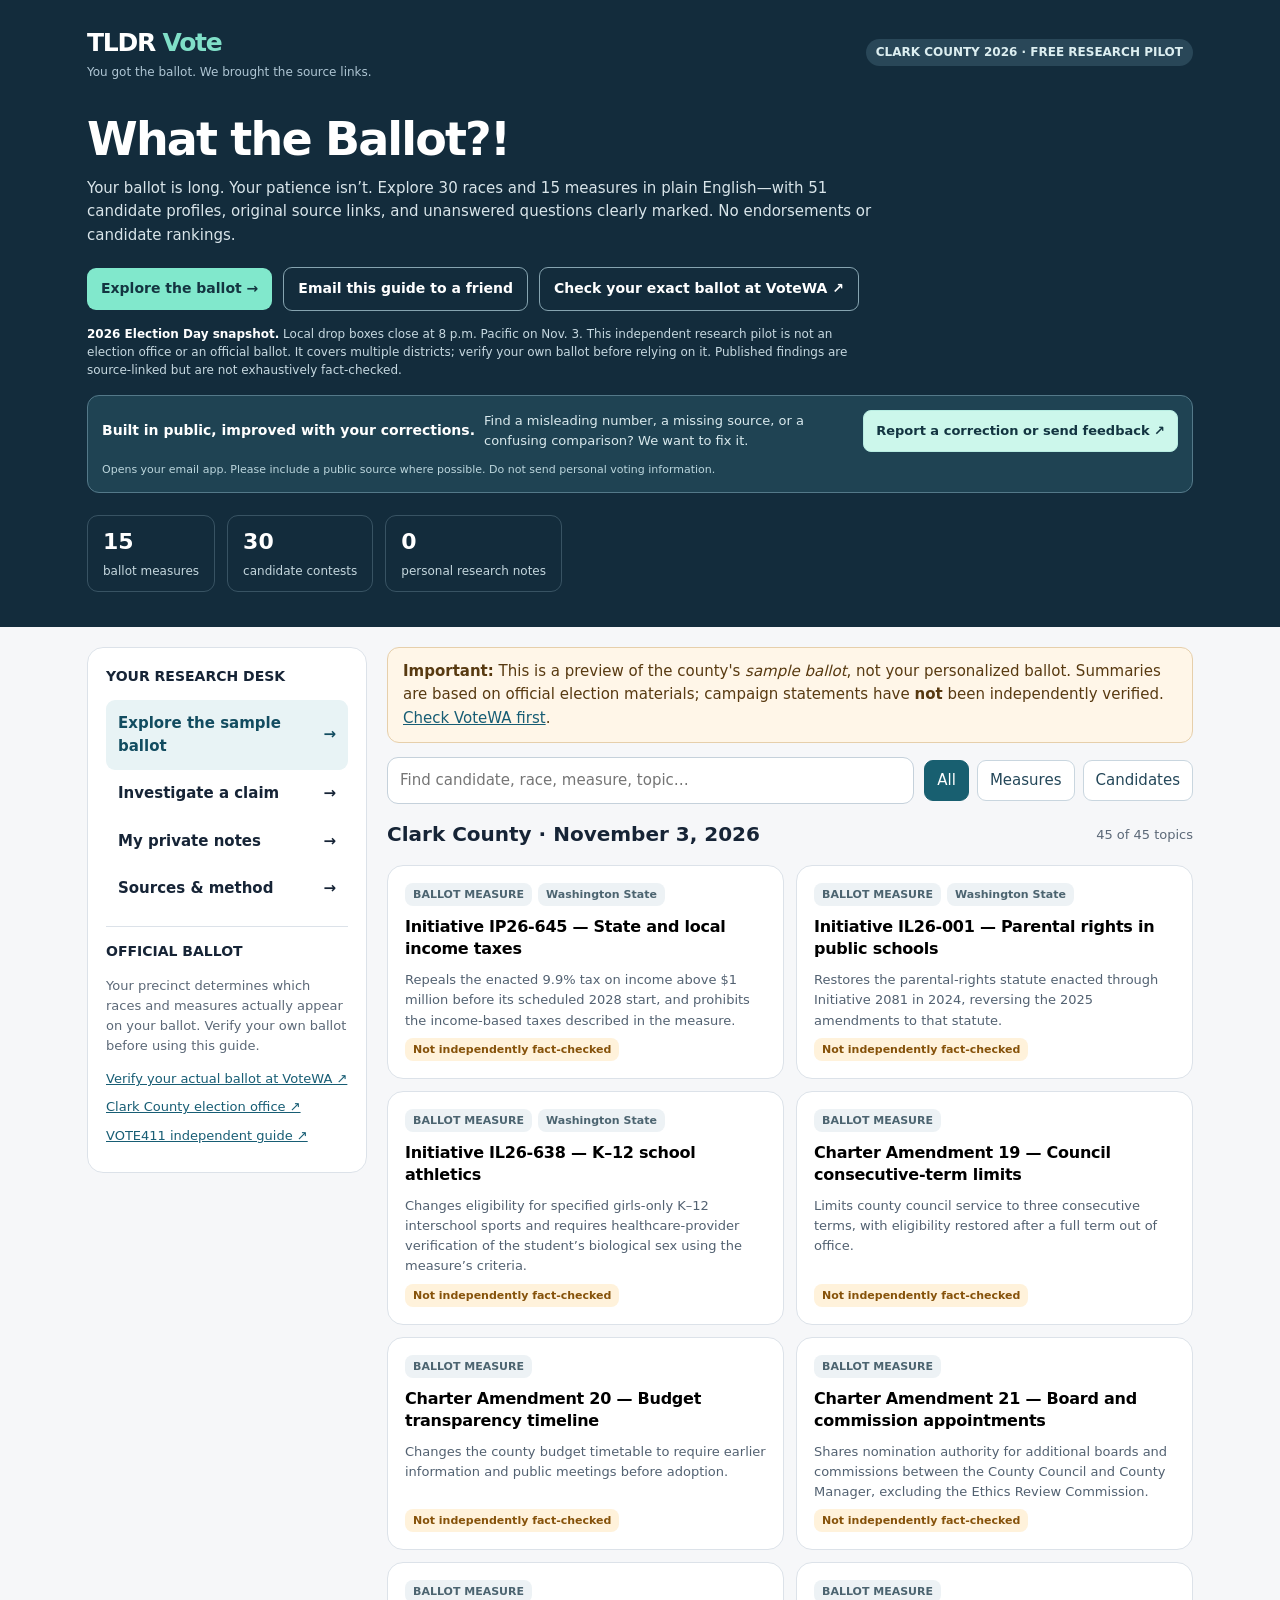
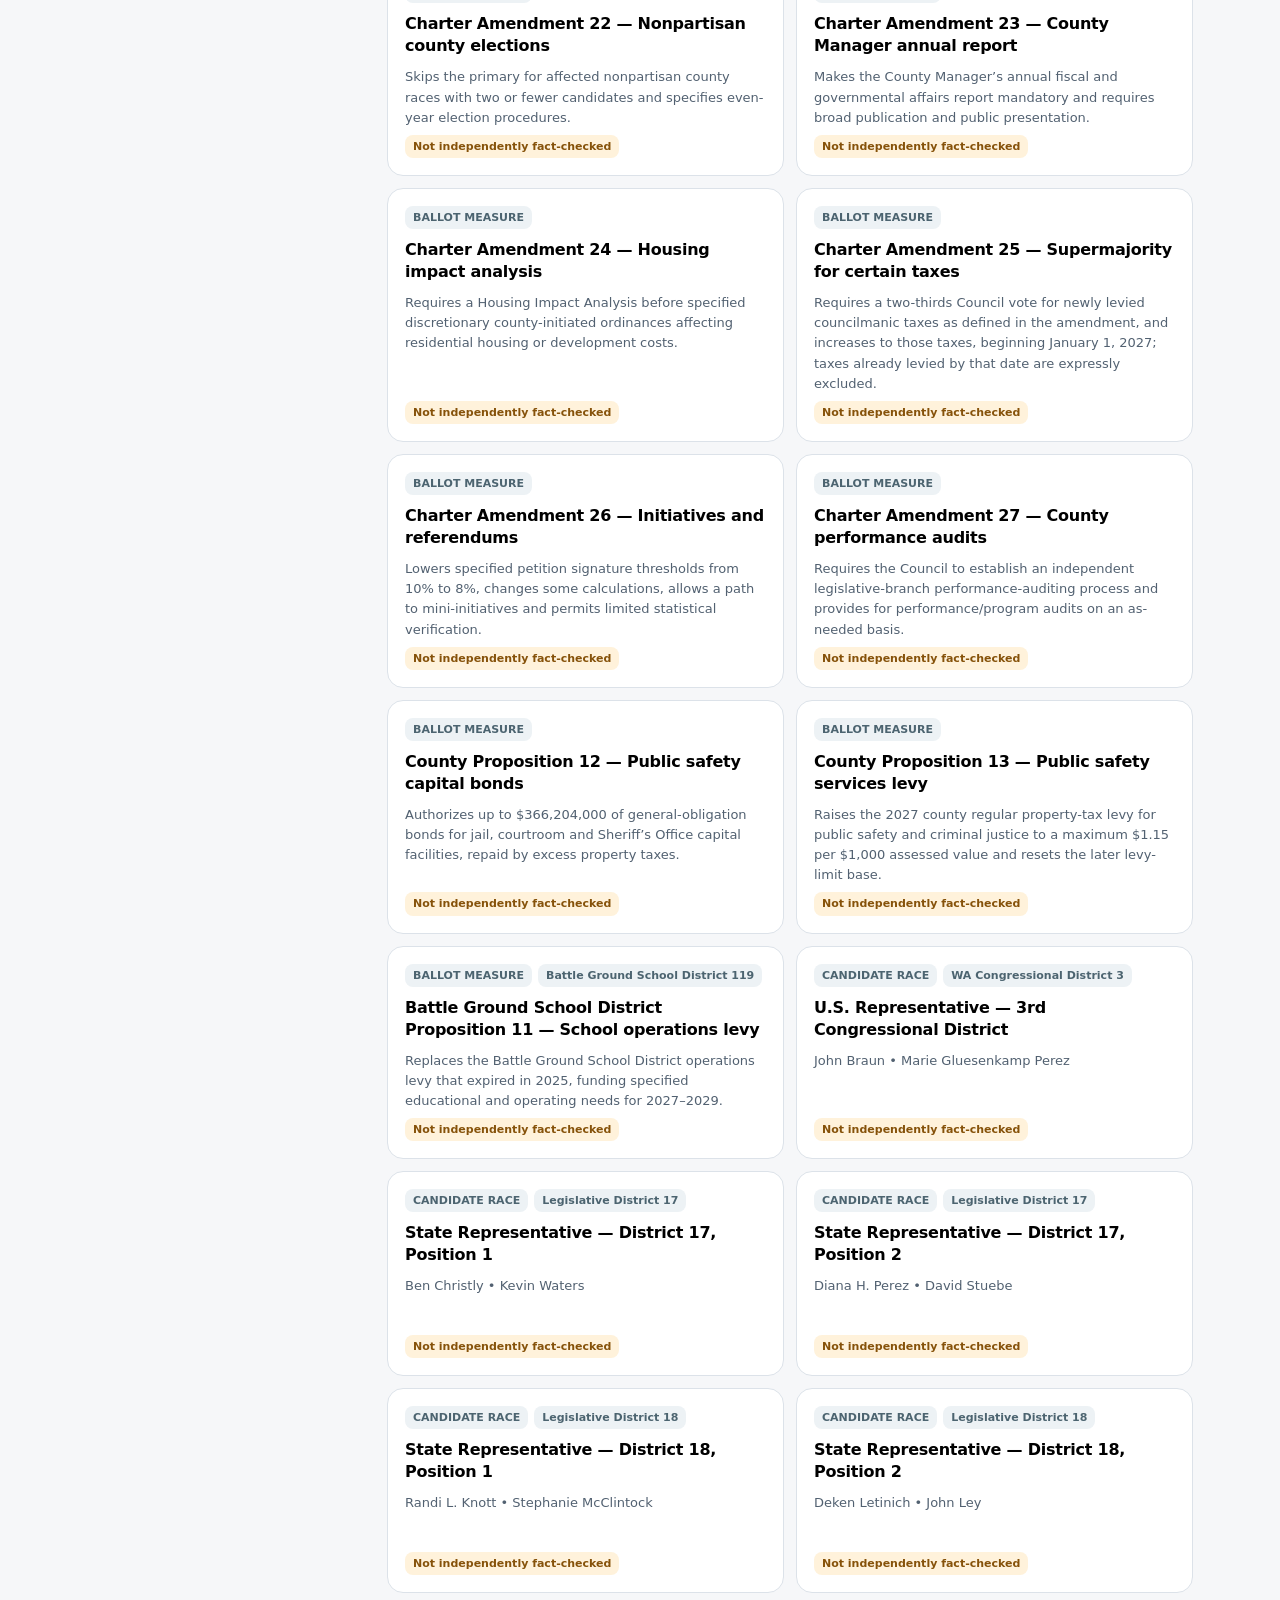
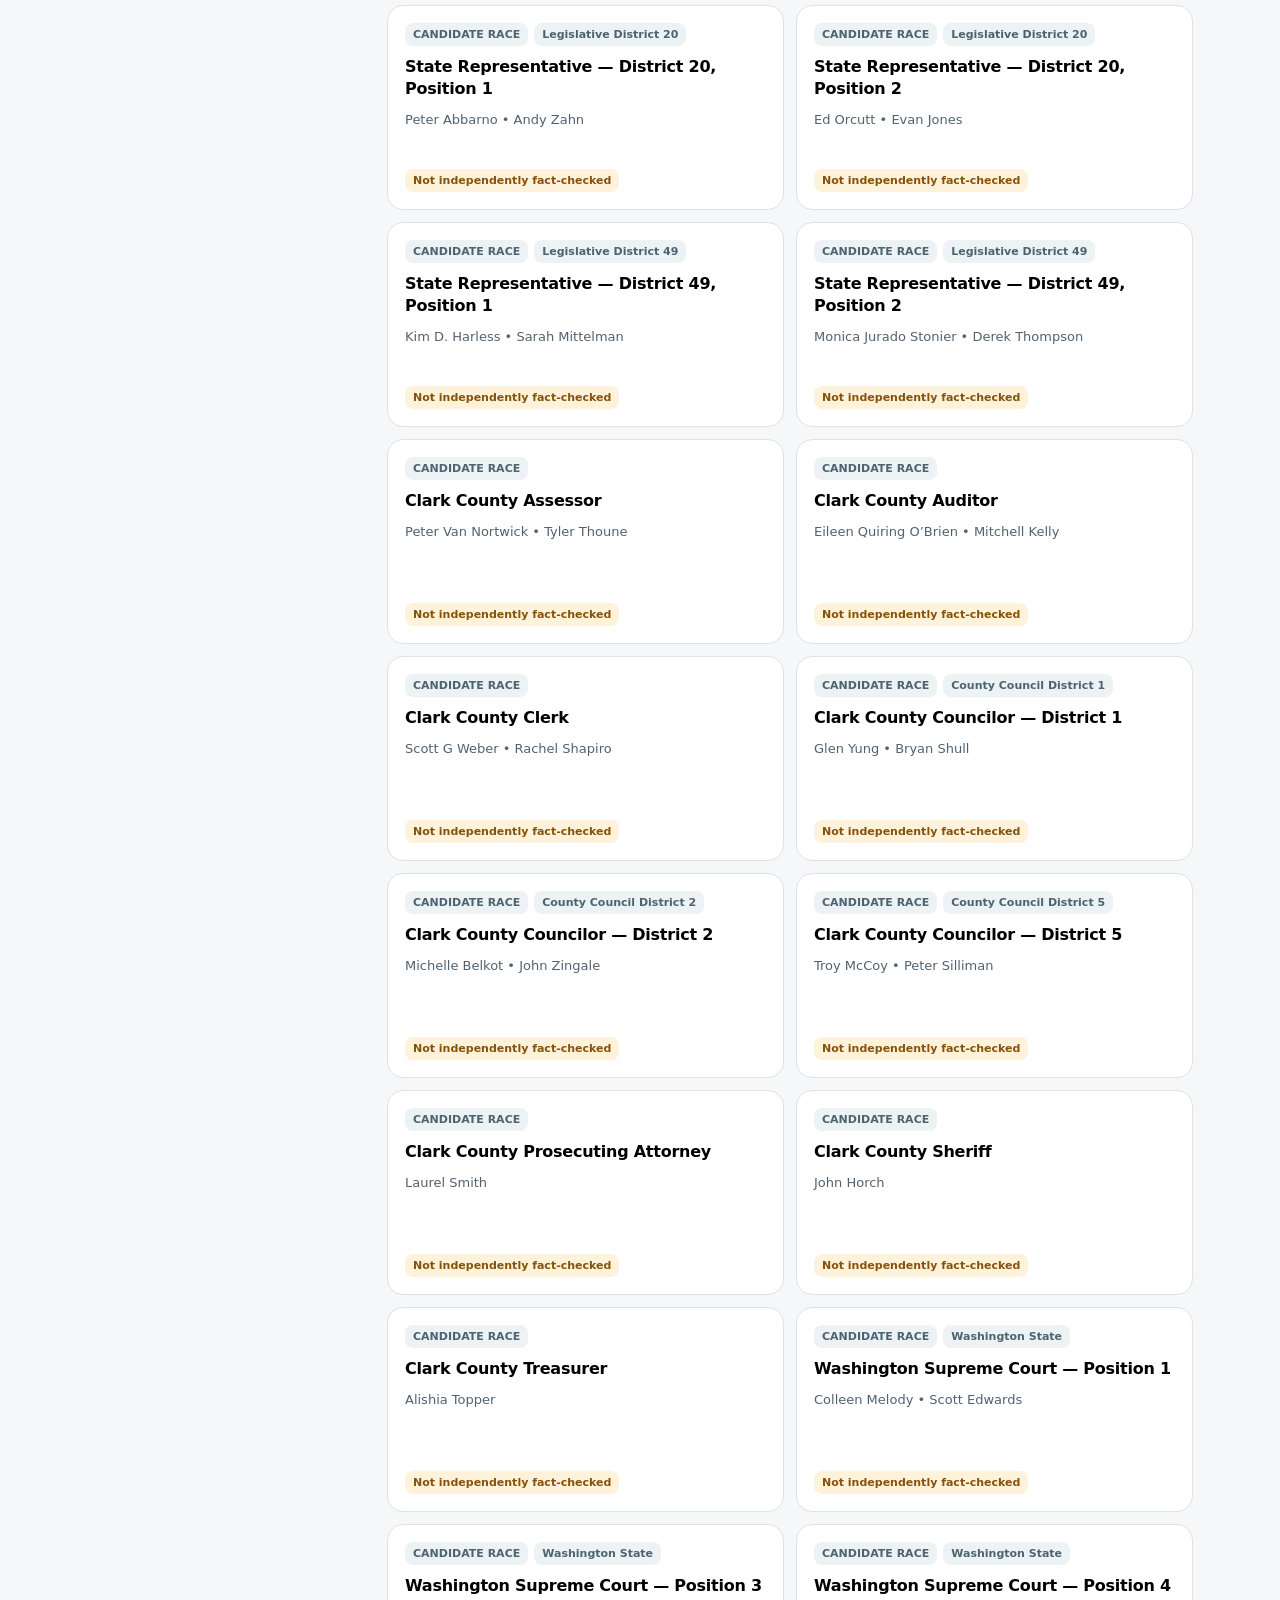
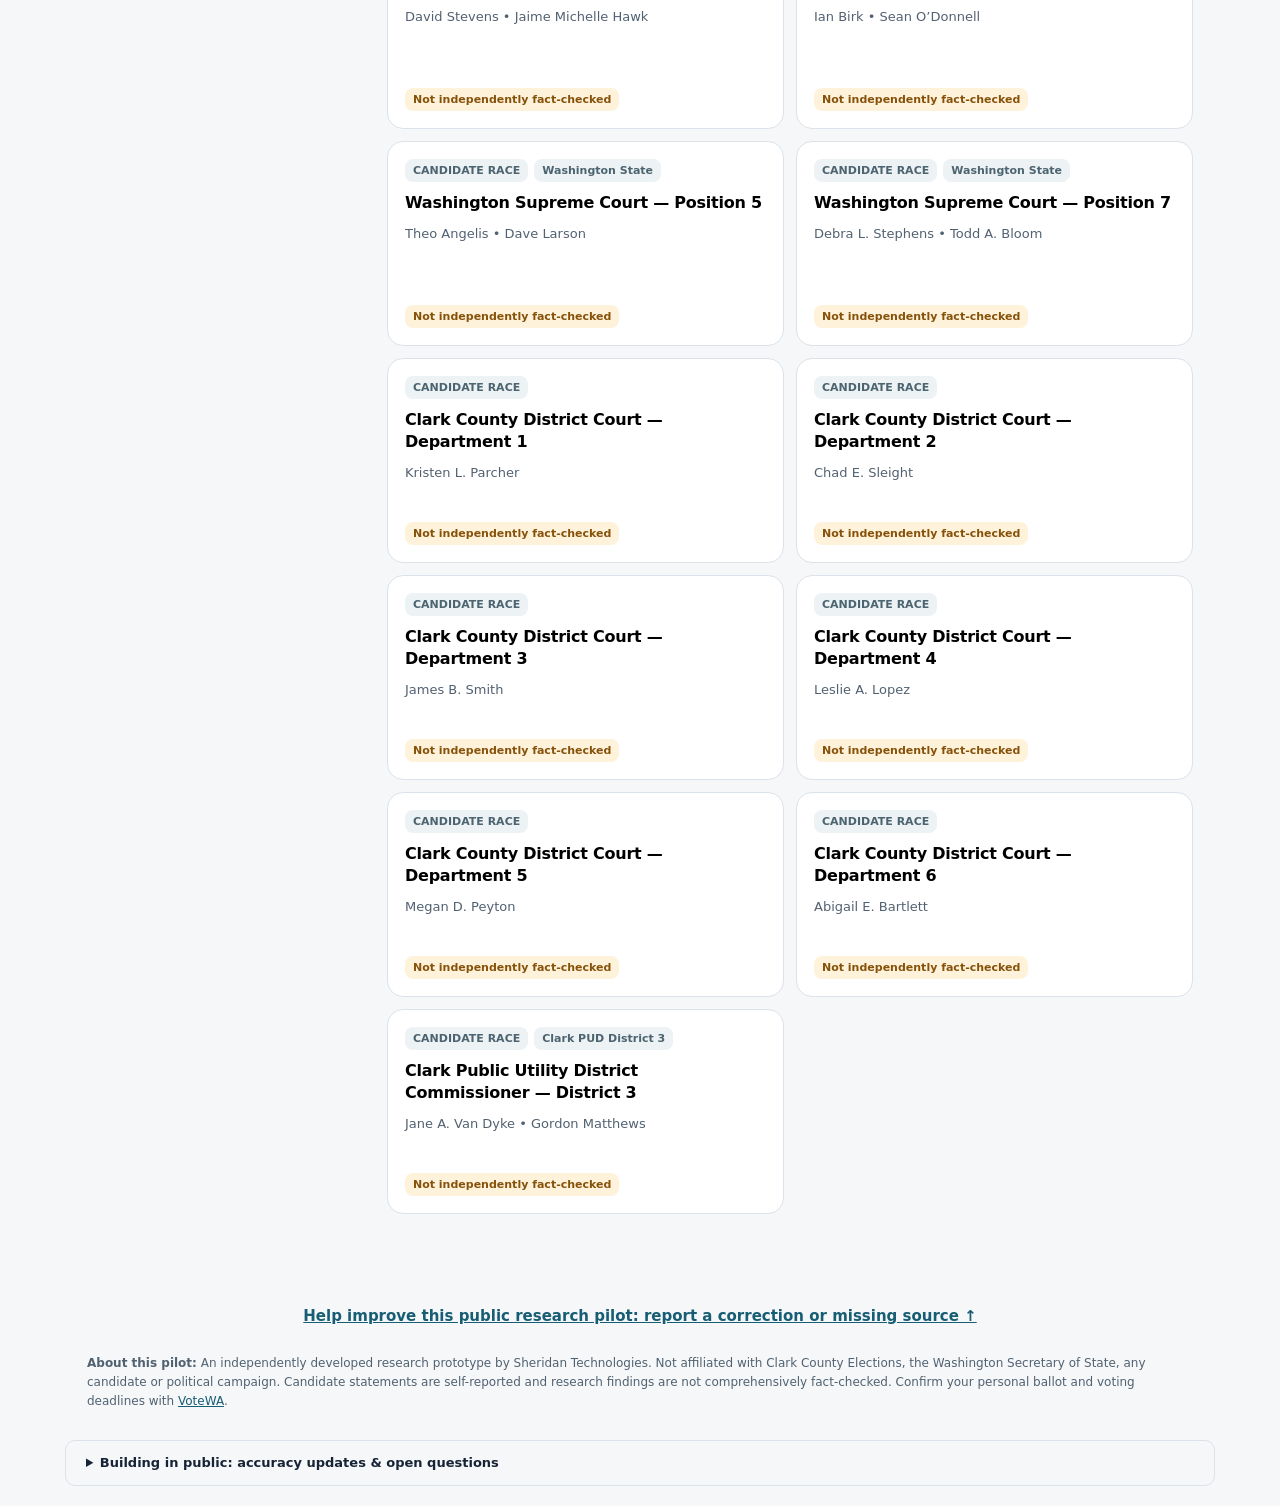
==== index.html @ 5fdc7238 "init" ====
<!doctype html>
<html lang="en"><head><meta charset="utf-8"><meta name="viewport" content="width=device-width,initial-scale=1"><meta name="color-scheme" content="light"><title>What the Ballot?! | TLDR Vote — Clark County 2026</title>
<style>
:root{--bg:#f6f7f9;--surface:#fff;--ink:#162436;--muted:#5b6877;--line:#dce2e9;--accent:#175d74;--accent2:#127563;--light:#e8f3f5;--warn:#8a5315;--warnbg:#fff6e8;--r:16px}*{box-sizing:border-box}html{scroll-behavior:smooth}body{margin:0;background:var(--bg);color:var(--ink);font:15px/1.55 system-ui,-apple-system,"Segoe UI",sans-serif}a{color:var(--accent)}button,input,textarea,select{font:inherit}button{cursor:pointer}button:focus-visible,a:focus-visible,input:focus-visible,textarea:focus-visible{outline:3px solid #f1af48;outline-offset:2px}.shell{max-width:1150px;margin:auto;padding:0 22px}.hero{background:#132c3c;color:white;padding:24px 0 35px}.head{display:flex;align-items:center;justify-content:space-between;gap:16px}.brand{font-weight:800;letter-spacing:-.05em;font-size:25px}.brand span{color:#80dfc8}.mini{font-size:12px;color:#afc6d4}.hero h1{font-size:clamp(28px,4vw,46px);line-height:1.17;max-width:750px;margin:32px 0 10px;letter-spacing:-.04em}.hero p{max-width:790px;color:#d9e5ea;margin:0}.pill{font-size:12px;display:inline-block;border-radius:999px;background:#e3eef1;color:#214f5c;padding:4px 10px;font-weight:650}.pilot{background:#294758;color:#dceef0}.warn{background:var(--warnbg);border:1px solid #e6cfab;color:#583a11;border-radius:12px;padding:12px 15px}.warn b{font-weight:750}.metrics{display:flex;gap:12px;margin-top:22px;flex-wrap:wrap}.metric{border:1px solid #385363;border-radius:11px;padding:9px 15px;min-width:120px}.metric b{display:block;font-size:22px}.metric span{font-size:12px;color:#c5d7de}.layout{display:grid;grid-template-columns:280px minmax(0,1fr);gap:20px;padding-top:20px;padding-bottom:65px}.sidebar,.panel,.item,.detail,.resource{background:var(--surface);border:1px solid var(--line);border-radius:var(--r)}.sidebar{align-self:start;position:sticky;top:18px;padding:18px}.sidebar h2{font-size:14px;margin:0 0 12px}.sidebar p{font-size:13px;color:var(--muted)}.sidebar a{display:block;margin:8px 0;font-size:13px}.navbtn{width:100%;display:flex;align-items:center;justify-content:space-between;border:0;background:transparent;color:var(--ink);border-radius:9px;padding:12px;text-align:left;font-weight:650}.navbtn[aria-current=true]{background:var(--light);color:#124c60}.num{font-size:12px;color:var(--muted)}.main .warn{margin-bottom:14px}.toolbar{display:flex;gap:10px;align-items:center;flex-wrap:wrap;margin-bottom:12px}input[type=search],input[type=text],textarea{border:1px solid #c5d1db;border-radius:11px;background:white;color:var(--ink);padding:11px 12px;width:100%}.search{flex:1;min-width:190px}.tabs{display:flex;gap:8px;flex-wrap:wrap}.tab{border:1px solid #c9d6df;border-radius:9px;padding:8px 12px;background:white;color:#244759}.tab[aria-pressed=true]{background:#185f70;color:white;border-color:#185f70}.heading{display:flex;align-items:center;justify-content:space-between;gap:12px;margin:15px 0}.heading h2{font-size:20px;margin:0}.heading span{font-size:13px;color:var(--muted)}.cards{display:grid;grid-template-columns:repeat(2,minmax(0,1fr));gap:12px}.item{padding:17px;display:flex;flex-direction:column;gap:7px;min-height:205px;text-align:left;transition:border-color .15s,box-shadow .15s}.item:hover{border-color:#7ea3b4;box-shadow:0 4px 14px #102b4014}.item h3{font-size:16px;line-height:1.38;margin:3px 0;letter-spacing:-.015em}.item p{color:#526171;margin:0;font-size:13px;flex:1}.item small{color:#68808f}.tagrow{display:flex;gap:6px;align-items:center;flex-wrap:wrap}.tag{font-size:11px;font-weight:700;padding:3px 8px;background:#edf2f5;color:#4c6470;border-radius:8px}.status{font-size:11px;font-weight:700;padding:3px 8px;background:#fff2db;color:#86520a;border-radius:8px}.detail{padding:23px}.back{border:0;background:transparent;color:var(--accent);padding:4px 0 12px;font-weight:700}.detail h2{font-size:26px;margin:8px 0 8px;line-height:1.25}.subtitle{color:var(--muted);margin-top:0}.detail h3{font-size:17px;margin:22px 0 9px}.cols{display:grid;grid-template-columns:repeat(2,minmax(0,1fr));gap:12px}.compare{border:1px solid var(--line);border-radius:13px;padding:16px;min-width:0;background:#fcfdfe}.compare h3{margin:0 0 4px;font-size:18px}.compare dt{color:#627381;font-weight:700;font-size:11px;text-transform:uppercase;letter-spacing:.045em;margin-top:12px}.compare dd{margin:3px 0;color:#27394b;font-size:14px}.muted{color:var(--muted)}.fine{font-size:12px;color:var(--muted)}.q{padding:10px 0;border-bottom:1px solid var(--line)}.q:last-child{border-bottom:0}.evidence{border-left:4px solid #dfb66a;background:#fffaf1;padding:12px;margin:12px 0;border-radius:0 10px 10px 0}.primary{background:#176b70;color:#fff;border:1px solid #176b70;border-radius:10px;padding:10px 14px;font-weight:700}.secondary{background:white;color:#1c576a;border:1px solid #b7cbd3;border-radius:10px;padding:10px 14px;font-weight:700}.btnrow{display:flex;flex-wrap:wrap;gap:8px;margin-top:14px}.noteblock{margin-top:18px;border-top:1px solid var(--line);padding-top:14px}.noteblock textarea{min-height:115px;resize:vertical}.noteblock label{display:block;font-weight:700;margin-bottom:7px}.foot{color:var(--muted);font-size:12px;margin-top:10px}.resource{padding:17px;margin:9px 0}.resource b{display:block}.resource p{margin:4px 0;color:var(--muted);font-size:13px}.claim textarea{min-height:125px}.checklist{padding-left:23px}.checklist li{padding:5px 0}.checklist li::marker{color:#23697c}.nos{padding:30px;background:white;border-radius:15px;border:1px dashed #c5d5de;color:var(--muted)}.visually-hidden{position:absolute;width:1px;height:1px;margin:-1px;padding:0;overflow:hidden;clip:rect(0,0,0,0);white-space:nowrap;border:0}footer{margin-top:40px;font-size:12px;color:var(--muted)}@media(max-width:850px){.layout{grid-template-columns:1fr}.sidebar{position:static}.sidebar .sourcelist{display:none}.cards{grid-template-columns:1fr}.hero h1{margin-top:24px}.cols{grid-template-columns:1fr}}@media(max-width:850px){.sidebar{padding:10px}.sidebar h2,.sidebar hr,.sidebar p,.sidebar>a,.sidebar .sourcelist{display:none}.sidebar nav{display:grid;grid-template-columns:repeat(2,minmax(0,1fr));gap:5px}.navbtn{padding:10px;font-size:12px;line-height:1.3}}@media(max-width:500px){.shell{padding-left:14px;padding-right:14px}.detail{padding:16px}.head{align-items:flex-start}.metrics{display:grid;grid-template-columns:repeat(3,minmax(0,1fr));gap:6px}.metric{min-width:0;padding:6px}.metric b{font-size:19px}.metric span{font-size:10px}.hero{padding-bottom:20px}}
 .detail,.compare,.resource{overflow-wrap:anywhere}input[type=url],select{max-width:100%;width:100%;padding:10px;border:1px solid #c5d1db;border-radius:8px}summary{cursor:pointer} .prepared-citations a{display:inline-block;margin:4px 9px 4px 0}
/* External research panel */
.external-research{margin-top:28px;padding-top:20px;border-top:2px solid #c6d3dc}.external-subject{margin:18px 0;padding:16px;border:1px solid #ccd6df;border-radius:12px;background:#fff}.external-finding{padding:12px 0;border-bottom:1px solid #e1e7ec}.external-finding p{margin:7px 0}.external-source{margin:9px 0;overflow-wrap:anywhere}.external-gaps{margin-top:16px;background:#fff8ed;padding:12px;border-radius:8px}.external-gaps h4{margin:0 0 8px}.external-common{margin:14px 0}.external-subject h4{font-size:16px;margin-top:0}.external-research .fine{line-height:1.5}
 .detail,.compare,.resource{overflow-wrap:anywhere}input[type=url],select{max-width:100%;width:100%;padding:10px;border:1px solid #c5d1db;border-radius:8px}summary{cursor:pointer} .prepared-citations a{display:inline-block;margin:4px 9px 4px 0}.launch-actions{display:flex;flex-wrap:wrap;align-items:center;gap:11px;margin-top:20px}.launch-actions a{font-size:14px;font-weight:700;text-decoration:none;border-radius:9px;padding:10px 14px}.launch-cta{background:#81e8cc;color:#143541}.launch-share{color:#fff;border:1px solid #86a4b0}.launch-actions a:hover{text-decoration:underline}.launch-caveat{font-size:12px!important;line-height:1.5;margin-top:14px!important;color:#c6d8e0!important}.launch-caveat b{color:#fff}@media(max-width:600px){.launch-actions{align-items:stretch}.launch-actions a{display:block;width:100%;text-align:center}}.launch-feedback{margin-top:16px;background:#1f4353;border:1px solid #547989;border-radius:12px;padding:14px;display:flex;flex-wrap:wrap;align-items:center;gap:9px}.launch-feedback b{font-size:14px;color:#fff}.launch-feedback span{font-size:13px;color:#d9e9ed;flex:1;min-width:180px}.launch-feedback a{display:inline-block;border:1px solid #b8ede2;background:#ccf7eb;color:#133541;font-size:13px;font-weight:800;border-radius:8px;padding:10px 12px;text-decoration:none}.launch-feedback small{color:#bcd6dd;width:100%;font-size:11px}.launch-feedback a:hover{text-decoration:underline}.topic-share{background:#edf5f7;padding:12px;border-radius:10px;display:flex;align-items:center;gap:8px;flex-wrap:wrap;margin:8px 0 16px}.topic-share label{display:block;width:100%;font-size:12px;font-weight:700;color:#526171}.topic-share input{flex:1;min-width:160px;max-width:100%;font-size:12px;border:1px solid #b9ced7;border-radius:7px;padding:9px}.topic-share .fine{width:100%}</style><meta name="robots" content="noindex, follow, noarchive">
<meta name="description" content="What the Ballot?! Explore Clark County's 2026 races and measures in plain English, with original sources, comparisons, and clearly labeled research gaps.">
<meta property="og:type" content="website">
<meta property="og:site_name" content="TLDR Vote">
<meta property="og:title" content="What the Ballot?! — Clark County Voter Research">
<meta property="og:description" content="Clark County's 2026 sample ballot in plain English: compare candidates, understand measures, read original sources and unresolved questions. Not an official or personalized ballot.">
<meta property="og:url" content="https://tldrvote.sheridansystems.tech/">
<meta name="twitter:card" content="summary_large_image">
<meta name="twitter:title" content="What the Ballot?! — Clark County Voter Research">
<meta name="twitter:description" content="Clark County's 2026 sample ballot in plain English: compare candidates, understand measures, read original sources and unresolved questions. Not an official or personalized ballot.">
<meta name="theme-color" content="#132c3c">
<link rel="canonical" href="https://tldrvote.sheridansystems.tech/">
<meta property="og:image" content="https://tldrvote.sheridansystems.tech/social-preview.png">
<meta property="og:image:width" content="1280">
<meta property="og:image:height" content="604">
<meta property="og:image:alt" content="What the Ballot?! Clark County election research homepage screenshot">
</head><body>
<header class="hero"><div class="shell"><div class="head"><div><div class="brand">TLDR<span> Vote</span></div><div class="mini">You got the ballot. We brought the source links.</div></div><span class="pill pilot">CLARK COUNTY 2026 · FREE RESEARCH PILOT</span></div><h1>What the Ballot?!</h1><p>Your ballot is long. Your patience isn’t. Explore 30 races and 15 measures in plain English—with 51 candidate profiles, original source links, and unanswered questions clearly marked. No endorsements or candidate rankings.</p><div class="launch-actions"><a class="launch-cta" href="#main">Explore the ballot →</a><a class="launch-share" href="mailto:?subject=What%20the%20Ballot%3F%21%20%E2%80%94%20Clark%20County%202026%20voter%20guide&body=I%20found%20a%20free%20Clark%20County%202026%20ballot-research%20pilot.%20It%20compares%20candidates%20and%20measures%20and%20links%20to%20original%20sources.%20It%20isn%27t%20an%20official%20or%20personalized%20ballot%2C%20and%20some%20findings%20remain%20unverified.%20https%3A//tldrvote.sheridansystems.tech/">Email this guide to a friend</a><a class="launch-share" href="https://voter.votewa.gov/" target="_blank" rel="noopener noreferrer">Check your exact ballot at VoteWA ↗</a></div><p class="launch-caveat"><b>2026 Election Day snapshot.</b> Local drop boxes close at 8 p.m. Pacific on Nov. 3. This independent research pilot is not an election office or an official ballot. It covers multiple districts; verify your own ballot before relying on it. Published findings are source-linked but are not exhaustively fact-checked.</p><div class="launch-feedback" id="feedback"><b>Built in public, improved with your corrections.</b><span>Find a misleading number, a missing source, or a confusing comparison? We want to fix it.</span><a href="mailto:james@sheridantech.io?subject=TLDR%20Vote%20-%20correction%20or%20feedback&body=Please%20describe%20the%20issue%20or%20improvement%3A%0A%0ARelevant%20race%20or%20measure%3A%0A%0AOriginal%20source%20URL%20%28if%20any%29%3A%0A%0A">Report a correction or send feedback ↗</a><small>Opens your email app. Please include a public source where possible. Do not send personal voting information.</small></div><div class="metrics"><div class="metric"><b id="stat-measures">15</b><span>ballot measures</span></div><div class="metric"><b id="stat-races">30</b><span>candidate contests</span></div><div class="metric"><b id="stat-notes">0</b><span>personal research notes</span></div></div></div></header>
<div class="shell layout"><aside class="sidebar"><h2>YOUR RESEARCH DESK</h2><nav aria-label="Primary" id="nav"><button class="navbtn" data-view="explore" aria-current="true">Explore the sample ballot <span>→</span></button><button class="navbtn" data-view="claims" aria-current="false">Investigate a claim <span>→</span></button><button class="navbtn" data-view="notes" aria-current="false">My private notes <span>→</span></button><button class="navbtn" data-view="sources" aria-current="false">Sources & method <span>→</span></button></nav><hr style="border:0;border-top:1px solid var(--line);margin:14px 0"><h2>OFFICIAL BALLOT</h2><p>Your precinct determines which races and measures actually appear on your ballot. Verify your own ballot before using this guide.</p><a href="https://voter.votewa.gov/" target="_blank" rel="noopener noreferrer">Verify your actual ballot at VoteWA ↗</a><div class="sourcelist"><a href="https://clark.wa.gov/elections/november-3-2026-general-special-election" target="_blank" rel="noopener noreferrer">Clark County election office ↗</a><a href="https://www.vote411.org/ballot" target="_blank" rel="noopener noreferrer">VOTE411 independent guide ↗</a></div></aside><main class="main" id="main" aria-live="polite"><div class="warn"><b>Important:</b> This is a preview of the county's <em>sample ballot</em>, not your personalized ballot. Summaries are based on official election materials; campaign statements have <b>not</b> been independently verified. <a href="https://voter.votewa.gov/" target="_blank" rel="noopener noreferrer">Check VoteWA first</a>.</div><section id="content"></section></main></div>
<script id="seed" type="application/json">{
  "id": "clark-2026-general",
  "title": "Clark County, Washington — 2026 General & Special Election",
  "election_date": "2026-11-03",
  "reviewed_date": "2026-11-02",
  "data_coverage": "Prepared pamphlet comparisons plus a first external-source pass for all 51 candidates and 15 measures. All entries remain partial; three candidate checks currently have only self-reported outside material. Not a personalized ballot or a comprehensive independent fact-check.",
  "references": [
    {
      "id": "sample",
      "title": "Clark County official sample ballot",
      "url": "https://clark.wa.gov/sites/default/files/media/document/2026-08/november_3_2026_general_election-sample_ballot.pdf"
    },
    {
      "id": "local",
      "title": "Clark County local voters’ pamphlet",
      "url": "https://clark.wa.gov/media/document/235041"
    },
    {
      "id": "combined",
      "title": "State and local voters’ pamphlet",
      "url": "https://clark.wa.gov/sites/default/files/media/document/2026-09/2026clarkcountygeneralvp_web.pdf"
    },
    {
      "id": "official",
      "title": "Clark County official election page",
      "url": "https://clark.wa.gov/elections/november-3-2026-general-special-election"
    },
    {
      "id": "votewa",
      "title": "VoteWA personalized voter guide",
      "url": "https://voter.votewa.gov/"
    },
    {
      "id": "pdc",
      "title": "WA Public Disclosure Commission",
      "url": "https://www.pdc.wa.gov/"
    },
    {
      "id": "fec",
      "title": "Federal Election Commission",
      "url": "https://www.fec.gov/"
    }
  ],
  "items": [
    {
      "id": "IP26-645",
      "type": "measure",
      "title": "Initiative IP26-645 — State and local income taxes",
      "summary": "Repeals the enacted 9.9% tax on income above $1 million before its scheduled 2028 start, and prohibits the income-based taxes described in the measure.",
      "jurisdiction": "Washington State",
      "source": {
        "url": "https://clark.wa.gov/sites/default/files/media/document/2026-08/november_3_2026_general_election-sample_ballot.pdf#page=1",
        "label": "Clark County official 2026 sample ballot",
        "kind": "official-ballot"
      },
      "choices": [
        "Yes",
        "No"
      ],
      "questions": [
        "How much revenue is affected and over what period?",
        "Which programs would experience a reduction, under what assumptions?",
        "What does the official fiscal impact statement project?"
      ],
      "jurisdiction_specific": false,
      "review_status": "Ballot language summarized; independent effects not assessed",
      "prepared_measure": {
        "source": "state",
        "pages": [
          9,
          10,
          11,
          12,
          13,
          14
        ],
        "overview": "Repeals the enacted 9.9% tax on income above $1 million before its scheduled 2028 start, and prohibits the income-based taxes described in the measure.",
        "approve": "Repeal that tax and adopt the measure’s prohibition and definitions. The Attorney General’s explanation says accompanying non-income-tax credits, exemptions and deductions remain in place.",
        "reject": "Do not enact this repeal or prohibition; the current tax law remains in place, subject to later legal or legislative changes.",
        "for": "Supporters argue repeal protects taxpayers, investment and trust in government and prevents future expansion of income taxation.",
        "against": "Opponents argue repeal benefits the highest earners and risks education, healthcare, childcare funding and other affordability measures.",
        "money": "OFM estimates $11.432 billion in revenue loss over fiscal years 2027–2031, with the first income-tax collections affected in fiscal 2029. It separately estimates about $150.472 million in agency savings. These are forecasts, not observed results.",
        "context": [
          "The opposition uses a $13 billion/four-year figure; OFM’s statement uses $11.432 billion/five fiscal years. These figures and periods must not be treated as interchangeable.",
          "The official explanation says the accompanying non-income-tax relief remains. Claims about its future loss may involve later budget decisions rather than direct repeal by this initiative.",
          "The pamphlet assumes initial taxpayer payments in April 2029 for calendar-year 2028 income. Distinguish enactment, tax year and collection year."
        ],
        "unresolved": "Independent forecast replication, legal interpretation beyond the pamphlet, and future legislative responses have not been completed.",
        "source_refs": [
          {
            "url": "https://clark.wa.gov/sites/default/files/media/document/2026-09/2026clarkcountygeneralvp_web.pdf#page=9",
            "label": "Official pamphlet, printed page 9"
          },
          {
            "url": "https://clark.wa.gov/sites/default/files/media/document/2026-09/2026clarkcountygeneralvp_web.pdf#page=10",
            "label": "Official pamphlet, printed page 10"
          },
          {
            "url": "https://clark.wa.gov/sites/default/files/media/document/2026-09/2026clarkcountygeneralvp_web.pdf#page=11",
            "label": "Official pamphlet, printed page 11"
          },
          {
            "url": "https://clark.wa.gov/sites/default/files/media/document/2026-09/2026clarkcountygeneralvp_web.pdf#page=12",
            "label": "Official pamphlet, printed page 12"
          },
          {
            "url": "https://clark.wa.gov/sites/default/files/media/document/2026-09/2026clarkcountygeneralvp_web.pdf#page=13",
            "label": "Official pamphlet, printed page 13"
          },
          {
            "url": "https://clark.wa.gov/sites/default/files/media/document/2026-09/2026clarkcountygeneralvp_web.pdf#page=14",
            "label": "Official pamphlet, printed page 14"
          }
        ]
      }
    },
    {
      "id": "IL26-001",
      "type": "measure",
      "title": "Initiative IL26-001 — Parental rights in public schools",
      "summary": "Restores the parental-rights statute enacted through Initiative 2081 in 2024, reversing the 2025 amendments to that statute.",
      "jurisdiction": "Washington State",
      "source": {
        "url": "https://clark.wa.gov/sites/default/files/media/document/2026-08/november_3_2026_general_election-sample_ballot.pdf#page=1",
        "label": "Clark County official 2026 sample ballot",
        "kind": "official-ballot"
      },
      "choices": [
        "Yes",
        "No"
      ],
      "questions": [
        "What wording differs between the current law and Initiative 2081?",
        "What are the specific effects on student privacy and parent access?",
        "What do the statutory text and fiscal statement say?"
      ],
      "jurisdiction_specific": false,
      "review_status": "Ballot language summarized; independent effects not assessed",
      "prepared_measure": {
        "source": "state",
        "pages": [
          15,
          16,
          17,
          18,
          19
        ],
        "overview": "Restores the parental-rights statute enacted through Initiative 2081 in 2024, reversing the 2025 amendments to that statute.",
        "approve": "Restore the earlier list of rights, including broader records access, a ten-business-day production period and changes to notification and opt-out provisions, as described by the Attorney General.",
        "reject": "Retain the current amended version of this statute; other applicable state and federal laws continue to matter.",
        "for": "Supporters emphasize parental information, school transparency, medical notifications, opt-outs and preserving the parent-child relationship.",
        "against": "Opponents emphasize sensitive-record disclosure, safety for abuse victims, student privacy and possible effects on crime notifications and help-seeking.",
        "money": "OFM reports no state fiscal impact and no state or local revenue effect; possible minor local policy-update costs are indeterminate.",
        "context": [
          "The question is a change to one statute, not whether parents have any rights at all. The official explanation identifies rights also established elsewhere.",
          "Supporters and opponents dispute abuse-related exceptions and notification consequences. The demo does not resolve those legal conflicts; consult the full text and applicable law."
        ],
        "unresolved": "Precise interactions with other disclosure, child-protection and education laws require separate legal review.",
        "source_refs": [
          {
            "url": "https://clark.wa.gov/sites/default/files/media/document/2026-09/2026clarkcountygeneralvp_web.pdf#page=15",
            "label": "Official pamphlet, printed page 15"
          },
          {
            "url": "https://clark.wa.gov/sites/default/files/media/document/2026-09/2026clarkcountygeneralvp_web.pdf#page=16",
            "label": "Official pamphlet, printed page 16"
          },
          {
            "url": "https://clark.wa.gov/sites/default/files/media/document/2026-09/2026clarkcountygeneralvp_web.pdf#page=17",
            "label": "Official pamphlet, printed page 17"
          },
          {
            "url": "https://clark.wa.gov/sites/default/files/media/document/2026-09/2026clarkcountygeneralvp_web.pdf#page=18",
            "label": "Official pamphlet, printed page 18"
          },
          {
            "url": "https://clark.wa.gov/sites/default/files/media/document/2026-09/2026clarkcountygeneralvp_web.pdf#page=19",
            "label": "Official pamphlet, printed page 19"
          }
        ]
      }
    },
    {
      "id": "IL26-638",
      "type": "measure",
      "title": "Initiative IL26-638 — K–12 school athletics",
      "summary": "Changes eligibility for specified girls-only K–12 interschool sports and requires healthcare-provider verification of the student’s biological sex using the measure’s criteria.",
      "jurisdiction": "Washington State",
      "source": {
        "url": "https://clark.wa.gov/sites/default/files/media/document/2026-08/november_3_2026_general_election-sample_ballot.pdf#page=1",
        "label": "Clark County official 2026 sample ballot",
        "kind": "official-ballot"
      },
      "choices": [
        "Yes",
        "No"
      ],
      "questions": [
        "Which students and competitions are covered by the full legal text?",
        "What information must healthcare providers provide, and under what safeguards?",
        "What implementation, privacy, and legal considerations are supported by evidence?"
      ],
      "jurisdiction_specific": false,
      "review_status": "Ballot language summarized; independent effects not assessed",
      "prepared_measure": {
        "source": "state",
        "pages": [
          20,
          21,
          22
        ],
        "overview": "Changes eligibility for specified girls-only K–12 interschool sports and requires healthcare-provider verification of the student’s biological sex using the measure’s criteria.",
        "approve": "Apply the stated eligibility prohibition and verification form to affected public schools and participating private schools. The Attorney General says this would generally exclude transgender girls from girls’ teams.",
        "reject": "Do not adopt the new prohibition or verification requirement; the current framework described in the pamphlet continues, subject to other legal changes.",
        "for": "Supporters emphasize fairness and opportunity in female athletic categories and argue verification can use routine medical care.",
        "against": "Opponents emphasize privacy, medical burdens, barriers to participation and the exclusion of transgender students from girls’ teams.",
        "money": "OFM lists approximately $21,000 for state guidance updates and indeterminate local policy costs; it reports no revenue impact.",
        "context": [
          "The official explanation lists reproductive anatomy, genetic makeup OR normal endogenously produced testosterone levels as verification bases. It does not say every student must undergo every listed test.",
          "Opposing claims about routine versus invasive evaluation are advocacy positions, not a clinical finding made by this demo.",
          "The fiscal statement labels the $21,000 cost as fiscal 2026 while listing a December 2026 effective date. That apparent timing inconsistency is preserved, not silently corrected."
        ],
        "unresolved": "Implementation details, medical practice, litigation and participation estimates are not independently verified here.",
        "source_refs": [
          {
            "url": "https://clark.wa.gov/sites/default/files/media/document/2026-09/2026clarkcountygeneralvp_web.pdf#page=20",
            "label": "Official pamphlet, printed page 20"
          },
          {
            "url": "https://clark.wa.gov/sites/default/files/media/document/2026-09/2026clarkcountygeneralvp_web.pdf#page=21",
            "label": "Official pamphlet, printed page 21"
          },
          {
            "url": "https://clark.wa.gov/sites/default/files/media/document/2026-09/2026clarkcountygeneralvp_web.pdf#page=22",
            "label": "Official pamphlet, printed page 22"
          }
        ]
      }
    },
    {
      "id": "Charter 19",
      "type": "measure",
      "title": "Charter Amendment 19 — Council consecutive-term limits",
      "summary": "Limits county council service to three consecutive terms, with eligibility restored after a full term out of office.",
      "jurisdiction": "Clark County",
      "source": {
        "url": "https://clark.wa.gov/sites/default/files/media/document/2026-08/november_3_2026_general_election-sample_ballot.pdf#page=1",
        "label": "Clark County official 2026 sample ballot",
        "kind": "official-ballot"
      },
      "choices": [
        "Approved",
        "Rejected"
      ],
      "questions": [
        "What is the current term-limit rule?",
        "Would the change apply to existing terms?",
        "How have similar term limits affected representation and institutional expertise?"
      ],
      "jurisdiction_specific": false,
      "review_status": "Ballot language summarized; independent effects not assessed",
      "prepared_measure": {
        "source": "local",
        "pages": [
          24,
          25,
          48
        ],
        "overview": "Limits county council service to three consecutive terms, with eligibility restored after a full term out of office.",
        "approve": "Adopt the limit. The official explanation counts prior consecutive service and treats more than half a term as a full term.",
        "reject": "Do not add this consecutive-term limit to the Charter.",
        "for": "Supporters emphasize turnover, new candidates and perspectives, and limits on long incumbency.",
        "against": "Opponents emphasize voter choice, experience, institutional knowledge and the risk of empowering unelected interests.",
        "money": "No quantified fiscal estimate is supplied in the cited explanation.",
        "context": [
          "This is a consecutive-service limit, not a lifetime ban.",
          "The committees make conflicting claims about historical multi-term service. That factual disagreement needs county tenure records, not selection of one side’s assertion."
        ],
        "unresolved": "Historical tenure claims and predictions about governance quality are not independently checked.",
        "source_refs": [
          {
            "url": "https://clark.wa.gov/media/document/235041#page=24",
            "label": "Official pamphlet, printed page 64"
          },
          {
            "url": "https://clark.wa.gov/media/document/235041#page=25",
            "label": "Official pamphlet, printed page 65"
          },
          {
            "url": "https://clark.wa.gov/media/document/235041#page=48",
            "label": "Official pamphlet, printed page 88"
          }
        ]
      }
    },
    {
      "id": "Charter 20",
      "type": "measure",
      "title": "Charter Amendment 20 — Budget transparency timeline",
      "summary": "Changes the county budget timetable to require earlier information and public meetings before adoption.",
      "jurisdiction": "Clark County",
      "source": {
        "url": "https://clark.wa.gov/sites/default/files/media/document/2026-08/november_3_2026_general_election-sample_ballot.pdf#page=1",
        "label": "Clark County official 2026 sample ballot",
        "kind": "official-ballot"
      },
      "choices": [
        "Approved",
        "Rejected"
      ],
      "questions": [
        "Which deadlines would change?",
        "Would the new schedule improve scrutiny or create other constraints?",
        "What does the full charter amendment require?"
      ],
      "jurisdiction_specific": false,
      "review_status": "Ballot language summarized; independent effects not assessed",
      "prepared_measure": {
        "source": "local",
        "pages": [
          26,
          27,
          49,
          50
        ],
        "overview": "Changes the county budget timetable to require earlier information and public meetings before adoption.",
        "approve": "Add the earlier department submissions, preliminary information and public-review process described in the amendment.",
        "reject": "Do not add the proposed timetable to the Charter; retain the existing framework.",
        "for": "Supporters argue earlier presentations give residents and councilors more time to examine priorities and taxes.",
        "against": "Opponents argue procedures can already be improved without a Charter amendment and that fixed details reduce flexibility.",
        "money": "No quantified fiscal estimate is supplied in the cited explanation.",
        "context": [
          "The main disagreement is whether to require a specific process in the Charter, not whether transparency is desirable.",
          "Assertions about public participation in prior budget cycles are committee claims requiring meeting records."
        ],
        "unresolved": "Implementation cost and whether the revised schedule improves participation remain unverified.",
        "source_refs": [
          {
            "url": "https://clark.wa.gov/media/document/235041#page=26",
            "label": "Official pamphlet, printed page 66"
          },
          {
            "url": "https://clark.wa.gov/media/document/235041#page=27",
            "label": "Official pamphlet, printed page 67"
          },
          {
            "url": "https://clark.wa.gov/media/document/235041#page=49",
            "label": "Official pamphlet, printed page 89"
          },
          {
            "url": "https://clark.wa.gov/media/document/235041#page=50",
            "label": "Official pamphlet, printed page 90"
          }
        ]
      }
    },
    {
      "id": "Charter 21",
      "type": "measure",
      "title": "Charter Amendment 21 — Board and commission appointments",
      "summary": "Shares nomination authority for additional boards and commissions between the County Council and County Manager, excluding the Ethics Review Commission.",
      "jurisdiction": "Clark County",
      "source": {
        "url": "https://clark.wa.gov/sites/default/files/media/document/2026-08/november_3_2026_general_election-sample_ballot.pdf#page=1",
        "label": "Clark County official 2026 sample ballot",
        "kind": "official-ballot"
      },
      "choices": [
        "Approved",
        "Rejected"
      ],
      "questions": [
        "How does current nomination and appointment authority work?",
        "Would checks and balances materially change?",
        "Which boards would be affected?"
      ],
      "jurisdiction_specific": false,
      "review_status": "Ballot language summarized; independent effects not assessed",
      "prepared_measure": {
        "source": "local",
        "pages": [
          28,
          51
        ],
        "overview": "Shares nomination authority for additional boards and commissions between the County Council and County Manager, excluding the Ethics Review Commission.",
        "approve": "Expand concurrent nomination authority while retaining the Council’s final appointment role.",
        "reject": "Do not make this expansion; retain existing nomination arrangements.",
        "for": "Supporters argue councilors can help recruit volunteers and fill vacancies.",
        "against": "No opposing committee statement was submitted after recruitment, according to the pamphlet.",
        "money": "No quantified fiscal estimate is supplied in the cited explanation.",
        "context": [
          "The Ethics Review Commission is expressly excluded.",
          "No submitted opposition is a missing source, not proof of unanimous support or absence of tradeoffs."
        ],
        "unresolved": "Actual recruitment benefits and governance effects have not been independently assessed.",
        "source_refs": [
          {
            "url": "https://clark.wa.gov/media/document/235041#page=28",
            "label": "Official pamphlet, printed page 68"
          },
          {
            "url": "https://clark.wa.gov/media/document/235041#page=51",
            "label": "Official pamphlet, printed page 91"
          }
        ]
      }
    },
    {
      "id": "Charter 22",
      "type": "measure",
      "title": "Charter Amendment 22 — Nonpartisan county elections",
      "summary": "Skips the primary for affected nonpartisan county races with two or fewer candidates and specifies even-year election procedures.",
      "jurisdiction": "Clark County",
      "source": {
        "url": "https://clark.wa.gov/sites/default/files/media/document/2026-08/november_3_2026_general_election-sample_ballot.pdf#page=1",
        "label": "Clark County official 2026 sample ballot",
        "kind": "official-ballot"
      },
      "choices": [
        "Approved",
        "Rejected"
      ],
      "questions": [
        "How do state election rules currently address these races?",
        "What voter participation or cost implications are evidenced?"
      ],
      "jurisdiction_specific": false,
      "review_status": "Ballot language summarized; independent effects not assessed",
      "prepared_measure": {
        "source": "local",
        "pages": [
          30,
          31,
          52
        ],
        "overview": "Skips the primary for affected nonpartisan county races with two or fewer candidates and specifies even-year election procedures.",
        "approve": "Send those one- or two-candidate contests directly to the general election under the described nonpartisan procedures.",
        "reject": "Do not adopt this procedural amendment; retain the existing county election arrangement.",
        "for": "Supporters say a primary cannot narrow a field already at two or fewer candidates and can add unnecessary cost.",
        "against": "Opponents emphasize earlier publicly funded candidate exposure, scrutiny and participation.",
        "money": "Supporters claim savings; the cited explanation does not provide a dollar estimate.",
        "context": [
          "The official explanation says these county offices remain nonpartisan. This is not a new conversion from partisan to nonpartisan office.",
          "Claims about effects on challenger exposure and incumbency are predictions, not demonstrated outcomes."
        ],
        "unresolved": "Actual savings and effects on voter knowledge or competition need separate evidence.",
        "source_refs": [
          {
            "url": "https://clark.wa.gov/media/document/235041#page=30",
            "label": "Official pamphlet, printed page 70"
          },
          {
            "url": "https://clark.wa.gov/media/document/235041#page=31",
            "label": "Official pamphlet, printed page 71"
          },
          {
            "url": "https://clark.wa.gov/media/document/235041#page=52",
            "label": "Official pamphlet, printed page 92"
          }
        ]
      }
    },
    {
      "id": "Charter 23",
      "type": "measure",
      "title": "Charter Amendment 23 — County Manager annual report",
      "summary": "Makes the County Manager’s annual fiscal and governmental affairs report mandatory and requires broad publication and public presentation.",
      "jurisdiction": "Clark County",
      "source": {
        "url": "https://clark.wa.gov/sites/default/files/media/document/2026-08/november_3_2026_general_election-sample_ballot.pdf#page=1",
        "label": "Clark County official 2026 sample ballot",
        "kind": "official-ballot"
      },
      "choices": [
        "Approved",
        "Rejected"
      ],
      "questions": [
        "Which reports already exist?",
        "What extra disclosures, deadlines and costs would be required?"
      ],
      "jurisdiction_specific": false,
      "review_status": "Ballot language summarized; independent effects not assessed",
      "prepared_measure": {
        "source": "local",
        "pages": [
          32,
          33,
          53
        ],
        "overview": "Makes the County Manager’s annual fiscal and governmental affairs report mandatory and requires broad publication and public presentation.",
        "approve": "Require the report and accessibility described in the amendment, while reaffirming public budget-presentation duties.",
        "reject": "Do not add the new mandatory reporting/publication requirement.",
        "for": "Supporters emphasize consistent transparency regardless of who holds office.",
        "against": "Opponents raise publication cost and the possibility of favorable reports influencing elections.",
        "money": "The cited explanation does not price publication or require a specific mailer cost.",
        "context": [
          "Broad publication should not be paraphrased as a mandatory countywide printed mailing; the explanation does not establish that.",
          "The committees disagree on election-season safeguards and report discretion. This demo does not resolve those legal readings."
        ],
        "unresolved": "Publication method, actual costs and application of election-related restrictions need clarification.",
        "source_refs": [
          {
            "url": "https://clark.wa.gov/media/document/235041#page=32",
            "label": "Official pamphlet, printed page 72"
          },
          {
            "url": "https://clark.wa.gov/media/document/235041#page=33",
            "label": "Official pamphlet, printed page 73"
          },
          {
            "url": "https://clark.wa.gov/media/document/235041#page=53",
            "label": "Official pamphlet, printed page 93"
          }
        ]
      }
    },
    {
      "id": "Charter 24",
      "type": "measure",
      "title": "Charter Amendment 24 — Housing impact analysis",
      "summary": "Requires a Housing Impact Analysis before specified discretionary county-initiated ordinances affecting residential housing or development costs.",
      "jurisdiction": "Clark County",
      "source": {
        "url": "https://clark.wa.gov/sites/default/files/media/document/2026-08/november_3_2026_general_election-sample_ballot.pdf#page=2",
        "label": "Clark County official 2026 sample ballot",
        "kind": "official-ballot"
      },
      "choices": [
        "Approved",
        "Rejected"
      ],
      "questions": [
        "Which ordinance types trigger the requirement?",
        "What would an analysis include and who would perform it?",
        "What administrative cost or timing effect is expected?"
      ],
      "jurisdiction_specific": false,
      "review_status": "Ballot language summarized; independent effects not assessed",
      "prepared_measure": {
        "source": "local",
        "pages": [
          34,
          35,
          54
        ],
        "overview": "Requires a Housing Impact Analysis before specified discretionary county-initiated ordinances affecting residential housing or development costs.",
        "approve": "Require analysis of housing supply, land availability, permitting efficiency and production costs using accepted planning or economic methods.",
        "reject": "Do not add this Charter-level analysis requirement.",
        "for": "Supporters emphasize understanding costs and unintended consequences before acting.",
        "against": "Opponents question duplication, expense, delay and placing policy-process detail in the Charter.",
        "money": "No quantified local implementation cost is supplied in the cited explanation; committee cost claims are not independent fiscal findings.",
        "context": [
          "The official explanation excludes ministerial updates required by state law.",
          "Requiring an analysis does not itself dictate a housing-policy outcome or establish that housing prices will fall."
        ],
        "unresolved": "Staff workload, consulting costs and effects on housing supply or affordability require separate assessment.",
        "source_refs": [
          {
            "url": "https://clark.wa.gov/media/document/235041#page=34",
            "label": "Official pamphlet, printed page 74"
          },
          {
            "url": "https://clark.wa.gov/media/document/235041#page=35",
            "label": "Official pamphlet, printed page 75"
          },
          {
            "url": "https://clark.wa.gov/media/document/235041#page=54",
            "label": "Official pamphlet, printed page 94"
          }
        ]
      }
    },
    {
      "id": "Charter 25",
      "type": "measure",
      "title": "Charter Amendment 25 — Supermajority for certain taxes",
      "summary": "Requires a two-thirds Council vote for newly levied councilmanic taxes as defined in the amendment, and increases to those taxes, beginning January 1, 2027; taxes already levied by that date are expressly excluded.",
      "jurisdiction": "Clark County",
      "source": {
        "url": "https://clark.wa.gov/sites/default/files/media/document/2026-08/november_3_2026_general_election-sample_ballot.pdf#page=2",
        "label": "Clark County official 2026 sample ballot",
        "kind": "official-ballot"
      },
      "choices": [
        "Approved",
        "Rejected"
      ],
      "questions": [
        "Which taxes qualify and which do not?",
        "How many council votes would two-thirds require?",
        "How would budget flexibility be affected?"
      ],
      "jurisdiction_specific": false,
      "review_status": "Ballot language summarized; independent effects not assessed",
      "prepared_measure": {
        "source": "local",
        "pages": [
          36,
          37,
          55
        ],
        "overview": "Requires a two-thirds Council vote for newly levied councilmanic taxes as defined in the amendment, and increases to those taxes, beginning January 1, 2027; taxes already levied by that date are expressly excluded.",
        "approve": "Adopt the defined new-tax supermajority rule. The text excludes taxes already levied as of January 1, 2027, qualifying no-rate-increase renewals, and fees, rates, charges and special assessments.",
        "reject": "Do not add the proposed supermajority restriction.",
        "for": "Supporters seek broader agreement before Council-imposed tax increases.",
        "against": "Opponents argue a minority could block revenue needed to sustain services.",
        "money": "This is a decision-rule change, not an immediate tax cut. Its later fiscal effect depends on Council decisions.",
        "context": [
          "The definition covers taxes the Council has authority to levy but has not levied, and tax authority granted after January 1, 2027. This is not a blanket supermajority rule for every existing county tax.",
          "For five voting members, two thirds requires at least four affirmative votes. This arithmetic is not a prediction about a particular vote.",
          "The exclusions and any particular future tax action should be checked against the full legal text; the demo does not give individualized legal or tax advice."
        ],
        "unresolved": "Application to a specific future tax action and future service effects need separate legal and fiscal review.",
        "source_refs": [
          {
            "url": "https://clark.wa.gov/media/document/235041#page=36",
            "label": "Official pamphlet, printed page 76"
          },
          {
            "url": "https://clark.wa.gov/media/document/235041#page=37",
            "label": "Official pamphlet, printed page 77"
          },
          {
            "url": "https://clark.wa.gov/media/document/235041#page=55",
            "label": "Official pamphlet, printed page 95"
          }
        ]
      }
    },
    {
      "id": "Charter 26",
      "type": "measure",
      "title": "Charter Amendment 26 — Initiatives and referendums",
      "summary": "Lowers specified petition signature thresholds from 10% to 8%, changes some calculations, allows a path to mini-initiatives and permits limited statistical verification.",
      "jurisdiction": "Clark County",
      "source": {
        "url": "https://clark.wa.gov/sites/default/files/media/document/2026-08/november_3_2026_general_election-sample_ballot.pdf#page=2",
        "label": "Clark County official 2026 sample ballot",
        "kind": "official-ballot"
      },
      "choices": [
        "Approved",
        "Rejected"
      ],
      "questions": [
        "How many signatures would be needed under each rule?",
        "What are the accuracy and workload implications of sampling?",
        "How does the mini-initiative process change?"
      ],
      "jurisdiction_specific": false,
      "review_status": "Ballot language summarized; independent effects not assessed",
      "prepared_measure": {
        "source": "local",
        "pages": [
          38,
          39,
          56,
          57,
          58
        ],
        "overview": "Lowers specified petition signature thresholds from 10% to 8%, changes some calculations, allows a path to mini-initiatives and permits limited statistical verification.",
        "approve": "Adopt these initiative, mini-initiative and referendum process changes as described in the amendment.",
        "reject": "Retain the existing process rather than adopt these changes.",
        "for": "Supporters emphasize a more achievable petition process and reduced verification workload while retaining safeguards.",
        "against": "Opponents emphasize verification of every signature and voters’ prior rejection of a similar threshold proposal.",
        "money": "Supporters claim staff-time savings; the cited explanation does not quantify them.",
        "context": [
          "The percentages refer to the Charter’s specified signature calculation, not automatically a percentage of all residents.",
          "Similarity to a prior proposal is not identity; the committees dispute the significance of differences and results elsewhere."
        ],
        "unresolved": "Signature-calculation examples, implementation savings and historical comparisons need separate verification.",
        "source_refs": [
          {
            "url": "https://clark.wa.gov/media/document/235041#page=38",
            "label": "Official pamphlet, printed page 78"
          },
          {
            "url": "https://clark.wa.gov/media/document/235041#page=39",
            "label": "Official pamphlet, printed page 79"
          },
          {
            "url": "https://clark.wa.gov/media/document/235041#page=56",
            "label": "Official pamphlet, printed page 96"
          },
          {
            "url": "https://clark.wa.gov/media/document/235041#page=57",
            "label": "Official pamphlet, printed page 97"
          },
          {
            "url": "https://clark.wa.gov/media/document/235041#page=58",
            "label": "Official pamphlet, printed page 98"
          }
        ]
      }
    },
    {
      "id": "Charter 27",
      "type": "measure",
      "title": "Charter Amendment 27 — County performance audits",
      "summary": "Requires the Council to establish an independent legislative-branch performance-auditing process and provides for performance/program audits on an as-needed basis.",
      "jurisdiction": "Clark County",
      "source": {
        "url": "https://clark.wa.gov/sites/default/files/media/document/2026-08/november_3_2026_general_election-sample_ballot.pdf#page=2",
        "label": "Clark County official 2026 sample ballot",
        "kind": "official-ballot"
      },
      "choices": [
        "Approved",
        "Rejected"
      ],
      "questions": [
        "What oversight already exists?",
        "How would independence, duplication and cost be addressed?"
      ],
      "jurisdiction_specific": false,
      "review_status": "Ballot language summarized; independent effects not assessed",
      "prepared_measure": {
        "source": "local",
        "pages": [
          40,
          41,
          59
        ],
        "overview": "Requires the Council to establish an independent legislative-branch performance-auditing process and provides for performance/program audits on an as-needed basis.",
        "approve": "Require that process and authorize as-needed audits. Outside audits use competitive contracts and specified standards; existing state-required annual audits are not replaced.",
        "reject": "Do not create this additional Charter authority; retain existing audit arrangements.",
        "for": "Supporters distinguish Council-initiated performance review from routine financial audits and emphasize operational effectiveness.",
        "against": "Opponents argue existing request channels suffice and extra audits could add cost without savings.",
        "money": "Opponents cite at least $100,000 per year and other-county costs; supporters say the amendment mandates no particular audit. These assertions have not been independently validated here.",
        "context": [
          "Establishing the process is mandatory; this is different from commissioning a particular paid audit every year.",
          "The competitive-contract and contractor-standard requirements expressly address audits not performed by the county itself.",
          "The proposal does not replace existing state-mandated annual audits. The absence of a fixed annual audit schedule does not establish zero cost."
        ],
        "unresolved": "The underlying fiscal analysis, scope, contracting choices and net savings need separate review.",
        "source_refs": [
          {
            "url": "https://clark.wa.gov/media/document/235041#page=40",
            "label": "Official pamphlet, printed page 80"
          },
          {
            "url": "https://clark.wa.gov/media/document/235041#page=41",
            "label": "Official pamphlet, printed page 81"
          },
          {
            "url": "https://clark.wa.gov/media/document/235041#page=59",
            "label": "Official pamphlet, printed page 99"
          }
        ]
      }
    },
    {
      "id": "Prop 12",
      "type": "measure",
      "title": "County Proposition 12 — Public safety capital bonds",
      "summary": "Authorizes up to $366,204,000 of general-obligation bonds for jail, courtroom and Sheriff’s Office capital facilities, repaid by excess property taxes.",
      "jurisdiction": "Clark County",
      "source": {
        "url": "https://clark.wa.gov/sites/default/files/media/document/2026-08/november_3_2026_general_election-sample_ballot.pdf#page=2",
        "label": "Clark County official 2026 sample ballot",
        "kind": "official-ballot"
      },
      "choices": [
        "Yes",
        "No"
      ],
      "questions": [
        "What is the projected cost per property and total debt service?",
        "Which facilities and phases are funded?",
        "What alternatives, including maintenance, were evaluated?"
      ],
      "jurisdiction_specific": false,
      "review_status": "Ballot language summarized; independent effects not assessed",
      "prepared_measure": {
        "source": "local",
        "pages": [
          42
        ],
        "overview": "Authorizes up to $366,204,000 of general-obligation bonds for jail, courtroom and Sheriff’s Office capital facilities, repaid by excess property taxes.",
        "approve": "Authorize the described construction/remodeling/equipment and bonds maturing within 31 years, with tax levies to repay them.",
        "reject": "Do not authorize this bond financing and its associated excess levies through this proposition.",
        "for": "Supporters emphasize capacity, staff safety, treatment space and modernization of justice facilities.",
        "against": "No opposing committee statement was submitted after recruitment, according to the pamphlet.",
        "money": "$366.204 million is the maximum bond principal, not a statement of principal plus lifetime interest. Supporters estimate about $86 per median home per year; this is an advocacy estimate, not an individual tax quote.",
        "context": [
          "Capital buildings and operating staff are different expenses; Proposition 13 addresses services/staffing separately.",
          "A missing opposing statement does not eliminate borrowing costs or other tradeoffs."
        ],
        "unresolved": "Debt-service schedule, interest assumptions, project scope and household-specific tax impacts need the financing records.",
        "source_refs": [
          {
            "url": "https://clark.wa.gov/media/document/235041#page=42",
            "label": "Official pamphlet, printed page 82"
          }
        ]
      }
    },
    {
      "id": "Prop 13",
      "type": "measure",
      "title": "County Proposition 13 — Public safety services levy",
      "summary": "Raises the 2027 county regular property-tax levy for public safety and criminal justice to a maximum $1.15 per $1,000 assessed value and resets the later levy-limit base.",
      "jurisdiction": "Clark County",
      "source": {
        "url": "https://clark.wa.gov/sites/default/files/media/document/2026-08/november_3_2026_general_election-sample_ballot.pdf#page=2",
        "label": "Clark County official 2026 sample ballot",
        "kind": "official-ballot"
      },
      "choices": [
        "Yes",
        "No"
      ],
      "questions": [
        "What is the estimated annual tax change for each assessed value?",
        "How would services and staffing change?",
        "How are exemptions applied and subsequent levies calculated?"
      ],
      "jurisdiction_specific": false,
      "review_status": "Ballot language summarized; independent effects not assessed",
      "prepared_measure": {
        "source": "local",
        "pages": [
          44,
          45
        ],
        "overview": "Raises the 2027 county regular property-tax levy for public safety and criminal justice to a maximum $1.15 per $1,000 assessed value and resets the later levy-limit base.",
        "approve": "Authorize the levy lid lift and subsequent-year base described in the measure, with qualifying exemptions.",
        "reject": "Do not authorize this lid lift; this does not cancel all existing county taxes or existing public-safety funding.",
        "for": "Supporters emphasize deputies, corrections, prosecutors and other justice services, including staff for an expanded jail.",
        "against": "The initial opposing statement cites taxpayer costs and timing before jail approval. IMPORTANT: its rebuttal says the committee would have withdrawn its opposition and sees strong reasons to approve now, regardless of jail expansion.",
        "money": "The stated approximate increase is $0.44 per $1,000. At a fixed $600,000 assessment that is $264 more per year; the $1.15 component is $690. This arithmetic excludes other levies, changing values and exemptions.",
        "context": [
          "The committee’s later rebuttal changes the interpretation of its earlier opposition; presenting only the original statement would omit material context.",
          "A roughly 62% increase from $0.71 to $1.15 concerns this county levy component, not necessarily a 62% increase in the entire property-tax bill.",
          "The new levy amount is used for later limits, so this is not simply a one-year charge."
        ],
        "unresolved": "Independent staffing/budget review and parcel-specific total tax effects have not been completed.",
        "source_refs": [
          {
            "url": "https://clark.wa.gov/media/document/235041#page=44",
            "label": "Official pamphlet, printed page 84"
          },
          {
            "url": "https://clark.wa.gov/media/document/235041#page=45",
            "label": "Official pamphlet, printed page 85"
          }
        ]
      }
    },
    {
      "id": "Prop 11 BGSD",
      "type": "measure",
      "title": "Battle Ground School District Proposition 11 — School operations levy",
      "summary": "Replaces the Battle Ground School District operations levy that expired in 2025, funding specified educational and operating needs for 2027–2029.",
      "jurisdiction": "Battle Ground School District 119",
      "source": {
        "url": "https://clark.wa.gov/sites/default/files/media/document/2026-08/november_3_2026_general_election-sample_ballot.pdf#page=3",
        "label": "Clark County official 2026 sample ballot",
        "kind": "official-ballot"
      },
      "choices": [
        "Yes",
        "No"
      ],
      "questions": [
        "How does the replacement rate compare with the expiring levy?",
        "Which expenditures are state funded vs. levy funded?",
        "Does this measure appear on your specific ballot?"
      ],
      "jurisdiction_specific": true,
      "review_status": "Ballot language summarized; independent effects not assessed",
      "prepared_measure": {
        "source": "local",
        "pages": [
          46,
          47
        ],
        "overview": "Replaces the Battle Ground School District operations levy that expired in 2025, funding specified educational and operating needs for 2027–2029.",
        "approve": "Authorize $37.025 million in 2027, $38.690 million in 2028 and $40.430 million in 2029, at an estimated $1.76 per $1,000 assessed value each year.",
        "reject": "Do not authorize this replacement levy. The measure does not determine every later budget choice or eliminate other school taxes.",
        "for": "Supporters emphasize school safety, academic support, special education, activities and keeping financial decisions local.",
        "against": "Opponents emphasize affordability, previous levy defeats, spending transparency and demonstrable educational outcomes.",
        "money": "The three authorized amounts sum to $116.145 million. At the estimated $1.76 rate, a fixed $650,000 assessment yields $1,144 a year for this levy alone. Actual rates depend on taxable value and applicable rules.",
        "context": [
          "This is district-specific, not applicable to every Clark County property or voter.",
          "The pamphlet says the earlier operations levy expired in 2025; do not describe this as necessarily extending an unchanged 2026 charge.",
          "Advocacy claims linking school spending to crime or home values are not causal findings verified in this demo."
        ],
        "unresolved": "District budget allocations, outcome claims, financial-oversight risk and actual household effects need independent evidence.",
        "source_refs": [
          {
            "url": "https://clark.wa.gov/media/document/235041#page=46",
            "label": "Official pamphlet, printed page 86"
          },
          {
            "url": "https://clark.wa.gov/media/document/235041#page=47",
            "label": "Official pamphlet, printed page 87"
          }
        ]
      }
    },
    {
      "id": "US House WA-03",
      "type": "race",
      "title": "U.S. Representative — 3rd Congressional District",
      "jurisdiction": "WA Congressional District 3",
      "candidates": [
        {
          "name": "John Braun",
          "party_preference": "Republican",
          "statement_status": "Candidate information requires independent verification",
          "reported_experience": "Retired U.S. Navy Captain with 31 years of service, six commands; President, Braun Northwest, a Chehalis emergency-vehicle manufacturer employing 350 people across Southwest Washington.",
          "reported_office_experience": "State Senator, 20th Legislative District, 2013-present; Senate Republican Leader; former Ways and Means Committee Chair; budget negotiator.",
          "reported_education": "B.S. Electrical Engineering, University of Washington; M.B.A. and M.S. Manufacturing Engineering, University of Michigan.",
          "reported_focus": "Emphasizes lower taxes and spending, manufacturing, law enforcement, veterans, Social Security and Medicare, and parental rights in education.",
          "profile_source": {
            "url": "https://clark.wa.gov/sites/default/files/media/document/2026-09/2026clarkcountygeneralvp_web.pdf#page=24",
            "label": "Official voters pamphlet, printed page 24"
          }
        },
        {
          "name": "Marie Gluesenkamp Perez",
          "party_preference": "Democratic",
          "statement_status": "Candidate information requires independent verification",
          "reported_experience": "Co-owner of Dean’s Car Care with my husband. We fix cars and create family wage jobs in the trades.",
          "reported_office_experience": "Southwest Washington’s Representative in Congress since 2023. I serve on the House Appropriations Committee, including the Agriculture and Rural Development Subcommittee, working for small businesses, growers, and working families across Southwest Washington.",
          "reported_education": "B.A. Economics, Reed College. I was homeschooled by my mom and my dad, a lay pastor, before enrolling in public schools.",
          "reported_focus": "Emphasizes trades and apprenticeships, housing and childcare, healthcare and generic medicines, right to repair, and limits on congressional financial conflicts.",
          "profile_source": {
            "url": "https://clark.wa.gov/sites/default/files/media/document/2026-09/2026clarkcountygeneralvp_web.pdf#page=25",
            "label": "Official voters pamphlet, printed page 25"
          }
        }
      ],
      "source": {
        "url": "https://clark.wa.gov/sites/default/files/media/document/2026-08/november_3_2026_general_election-sample_ballot.pdf#page=2",
        "label": "Clark County official 2026 sample ballot",
        "kind": "official-ballot"
      },
      "pamphlet_source": null,
      "questions": [
        "Compare each candidate’s recorded votes or legislative record where available.",
        "Compare stated positions on the same issues, linked to dated primary sources.",
        "Check FEC campaign contributions and voting record sources."
      ],
      "review_status": "Candidates sourced from sample ballot; biographies not independently verified",
      "prepared_statements": [
        {
          "item_id": "US House WA-03",
          "name": "John Braun",
          "pamphlet_page": 24,
          "printed_page": 24,
          "source_url": "https://clark.wa.gov/sites/default/files/media/document/2026-09/2026clarkcountygeneralvp_web.pdf#page=24",
          "source_label": "Official voters pamphlet, printed page 24",
          "statement": "Southwest Washington voters deserve a Member of Congress grounded in real-world responsibility and results. I have spent my life leading in settings where accountability matters: as a U.S. Navy Captain in the submarine force, as a business owner providing family wage jobs for hundreds of working women and men in Southwest Washington, and as a state senator who has balanced budgets, strengthened public safety, and protected constitutional rights. Governing is not a sound bite, a social media post, or the next cable news hit. It is the steady work of listening, negotiating, building coalitions, and turning priorities into legislation. I have built a record of advancing conservative principles while working across the aisle to produce results for families and communities here. Families across Southwest Washington are being hit hard by rising costs for housing, child care, food, gas, taxes, and health care. That’s why I opposed the new state income tax and higher federal taxes. Protecting taxpayers and homeowners will be my top priority. In Congress, I will fight to lower taxes, reduce unnecessary spending, cut waste and fraud, and hold government accountable for how it uses your money. I will also focus on rebuilding American manufacturing, supporting law enforcement and keeping Americans safe, standing with veterans, protecting Social Security and Medicare, and restoring parents’ rights in education. This matters to me deeply. Marlo and I have been married for 37 years. We raised our family in Southwest Washington. We have four adult children, three of whom served or are serving in the U.S. Navy or Marine Corps. We believe in America and in our community. I am running for Congress to bring steady, commonsense conservative leadership to Washington, D.C., focused on delivering results for Southwest Washington. I would be honored to earn your vote in this important election.",
          "reported_biography": "Elected Experience: State Senator, 20th Legislative District, 2013-present; Senate Republican Leader; former Ways and Means Committee Chair; budget negotiator.\nOther Professional Experience: Retired U.S. Navy Captain with 31 years of service, six commands; President, Braun Northwest, a Chehalis emergency-vehicle manufacturer employing 350 people across Southwest Washington.\nEducation: B.S. Electrical Engineering, University of Washington; M.B.A. and M.S. Manufacturing Engineering, University of Michigan.\nCommunity Service: Prior service: Centralia College Foundation Board member; Providence Centralia Hospital Community Board member; National Association of Manufacturers President’s Council member; St. Joseph School Commission member; Centralia Youth Soccer Board member.",
          "biography_fields": {
            "Elected Experience": "State Senator, 20th Legislative District, 2013-present; Senate Republican Leader; former Ways and Means Committee Chair; budget negotiator.",
            "Other Professional Experience": "Retired U.S. Navy Captain with 31 years of service, six commands; President, Braun Northwest, a Chehalis emergency-vehicle manufacturer employing 350 people across Southwest Washington.",
            "Education": "B.S. Electrical Engineering, University of Washington; M.B.A. and M.S. Manufacturing Engineering, University of Michigan.",
            "Community Service": "Prior service: Centralia College Foundation Board member; Providence Centralia Hospital Community Board member; National Association of Manufacturers President’s Council member; St. Joseph School Commission member; Centralia Youth Soccer Board member."
          },
          "source_type": "CANDIDATE_SUBMITTED_UNVERIFIED",
          "extraction_method": "Native PDF text; state columns separated by page geometry; local candidate headings segmented. Not independent verification."
        },
        {
          "item_id": "US House WA-03",
          "name": "Marie Gluesenkamp Perez",
          "pamphlet_page": 25,
          "printed_page": 25,
          "source_url": "https://clark.wa.gov/sites/default/files/media/document/2026-09/2026clarkcountygeneralvp_web.pdf#page=25",
          "source_label": "Official voters pamphlet, printed page 25",
          "statement": "Most members of Congress are millionaires completely out of touch with life in the real world. I co-own an auto repair and machine shop, and I’m a mom raising a young kid. My husband and I built our own home in rural Skamania County to save money. I know what it costs to fill a tank, a prescription, and meet payroll. I’m taking on a broken DC that runs on corporate cash and corruption. I don’t take corporate PAC money, and I’ve introduced legislation to ban congressional stock trading and freeze congressional pay. I fight for the people who build, fix, and grow things: good jobs that don’t require a four-year degree, more apprenticeships, and stronger support for trades, timber, and manufacturing. When DC hurts working families, I push back. The President’s wars and tariffs have raised costs and hammered small businesses and manufacturers. I’ll stand up to any politician, or any party, when their decision isn’t right for Southwest Washington. I’m cutting red tape to build more homes and lower rents. I’ve protected funding for schools and roads and tackled the child care shortage. I’m fighting to protect healthcare, stop drug companies from blocking cheaper generics, and rebuild infrastructure. I’ve fought for your right to repair what you own, taken on corporate consolidation driving up prices, and protected forests and farmland. I’m protecting your freedoms: a woman’s right to make her own medical decisions and your right to vote by mail, which the President wants to take away. And I’ll always fight for Medicare, Medicaid, Social Security, affordable prescriptions, and the nurses, caregivers, and rural hospitals our communities depend on. I hold town halls in every county and answer to no party, no donor, and no agenda. I answer to you. I’d be honored to earn your vote.",
          "reported_biography": "Elected Experience: Southwest Washington’s Representative in Congress since 2023. I serve on the House Appropriations Committee, including the Agriculture and Rural Development Subcommittee, working for small businesses, growers, and working families across Southwest Washington.\nOther Professional Experience: Co-owner of Dean’s Car Care with my husband. We fix cars and create family wage jobs in the trades.\nEducation: B.A. Economics, Reed College. I was homeschooled by my mom and my dad, a lay pastor, before enrolling in public schools.\nCommunity Service: Hillsboro High School Automotive Advisory Committee, Stevenson Downtown Association Treasurer, Underwood Soil and Water Conservation District Supervisor.",
          "biography_fields": {
            "Elected Experience": "Southwest Washington’s Representative in Congress since 2023. I serve on the House Appropriations Committee, including the Agriculture and Rural Development Subcommittee, working for small businesses, growers, and working families across Southwest Washington.",
            "Other Professional Experience": "Co-owner of Dean’s Car Care with my husband. We fix cars and create family wage jobs in the trades.",
            "Education": "B.A. Economics, Reed College. I was homeschooled by my mom and my dad, a lay pastor, before enrolling in public schools.",
            "Community Service": "Hillsboro High School Automotive Advisory Committee, Stevenson Downtown Association Treasurer, Underwood Soil and Water Conservation District Supervisor."
          },
          "source_type": "CANDIDATE_SUBMITTED_UNVERIFIED",
          "extraction_method": "Native PDF text; state columns separated by page geometry; local candidate headings segmented. Not independent verification."
        }
      ],
      "prepared_context": [
        "The statements emphasize different routes to affordability: Braun foregrounds taxes and spending; Perez foregrounds competition, trades, housing and healthcare. This comparison describes stated priorities, not proven effectiveness.",
        "Claims about legislative achievements, campaign funding and the effects of tariffs or taxes need bill records, roll calls, campaign filings and economic evidence beyond the pamphlet."
      ]
    },
    {
      "id": "LD17-P1",
      "type": "race",
      "title": "State Representative — District 17, Position 1",
      "jurisdiction": "Legislative District 17",
      "candidates": [
        {
          "name": "Ben Christly",
          "party_preference": "Democratic",
          "statement_status": "Candidate information requires independent verification",
          "reported_experience": "Navy veteran. Registered Nurse with 24 years in healthcare, including emergency and critical care, currently serving as a flight nurse. Former small business owner. Father of three.",
          "reported_office_experience": "Clark County Charter Review Commissioner, a nonpartisan role focused on accountability and improving how local government works for the people.",
          "reported_education": "Bachelor of Science in Nursing; Graduate study in leadership. My experience in the Navy and healthcare has sharpened my critical thinking and ability to listen, evaluate complex situations, and make practical, common-sense decisions.",
          "reported_focus": "Proposes stronger public schools, skills training, more housing, small-business support, and broader access to affordable healthcare.",
          "profile_source": {
            "url": "https://clark.wa.gov/sites/default/files/media/document/2026-09/2026clarkcountygeneralvp_web.pdf#page=27",
            "label": "Official voters pamphlet, printed page 27"
          }
        },
        {
          "name": "Kevin Waters",
          "party_preference": "Republican",
          "statement_status": "Candidate information requires independent verification",
          "reported_experience": "Executive Director - Skamania Economic Development Council; Founder - Backwoods Brewing Company; Co- Founder of Carson General Store; Former Skamania County Corrections Officer; Owner of Maple Leaf Events and Maple Way Cabins.",
          "reported_office_experience": "Current Washington State Representative, 17th District, Position 1; Port of Skamania Commissioner (2010-2019)",
          "reported_education": "BA of Communications, Eastern Washington University, K-12 Stevenson/Carson School District",
          "reported_focus": "Emphasizes roads, bridges and broadband, schools, affordable housing, law enforcement, and local community-safety programs.",
          "profile_source": {
            "url": "https://clark.wa.gov/sites/default/files/media/document/2026-09/2026clarkcountygeneralvp_web.pdf#page=27",
            "label": "Official voters pamphlet, printed page 27"
          }
        }
      ],
      "source": {
        "url": "https://clark.wa.gov/sites/default/files/media/document/2026-08/november_3_2026_general_election-sample_ballot.pdf#page=2",
        "label": "Clark County official 2026 sample ballot",
        "kind": "official-ballot"
      },
      "pamphlet_source": null,
      "questions": [
        "Compare evidence of relevant experience for each candidate.",
        "Which policy positions or commitments are documented in primary sources?",
        "What relevant public records are independently verifiable?"
      ],
      "review_status": "Candidates sourced from sample ballot; biographies not independently verified",
      "prepared_statements": [
        {
          "item_id": "LD17-P1",
          "name": "Ben Christly",
          "pamphlet_page": 27,
          "printed_page": 27,
          "source_url": "https://clark.wa.gov/sites/default/files/media/document/2026-09/2026clarkcountygeneralvp_web.pdf#page=27",
          "source_label": "Official voters pamphlet, printed page 27",
          "statement": "Service is the center of my life. I’m a proud Navy veteran, former small business owner, flight nurse. I’m guided to serve with integrity and a mission to make life better for all people. I believe those who work hard should be able to get ahead, not just get by. As your State Representative, I’ll focus on strengthening our public schools, expanding skills training, building more housing, supporting small businesses and expanding access to affordable healthcare. I’ll listen, work across differences, and deliver practical solutions that help families build stable, affordable lives. I would be honored to earn your vote.",
          "reported_biography": "Elected Experience: Clark County Charter Review Commissioner, a nonpartisan role focused on accountability and improving how local government works for the people.\nOther Professional Experience: Navy veteran. Registered Nurse with 24 years in healthcare, including emergency and critical care, currently serving as a flight nurse. Former small business owner. Father of three.\nEducation: Bachelor of Science in Nursing; Graduate study in leadership. My experience in the Navy and healthcare has sharpened my critical thinking and ability to listen, evaluate complex situations, and make practical, common-sense decisions.\nCommunity Service: Youth football coach; Meals on Wheels volunteer; active in civic engagement and community partnerships across Southwest Washington.",
          "biography_fields": {
            "Elected Experience": "Clark County Charter Review Commissioner, a nonpartisan role focused on accountability and improving how local government works for the people.",
            "Other Professional Experience": "Navy veteran. Registered Nurse with 24 years in healthcare, including emergency and critical care, currently serving as a flight nurse. Former small business owner. Father of three.",
            "Education": "Bachelor of Science in Nursing; Graduate study in leadership. My experience in the Navy and healthcare has sharpened my critical thinking and ability to listen, evaluate complex situations, and make practical, common-sense decisions.",
            "Community Service": "Youth football coach; Meals on Wheels volunteer; active in civic engagement and community partnerships across Southwest Washington."
          },
          "source_type": "CANDIDATE_SUBMITTED_UNVERIFIED",
          "extraction_method": "Native PDF text; state columns separated by page geometry; local candidate headings segmented. Not independent verification."
        },
        {
          "item_id": "LD17-P1",
          "name": "Kevin Waters",
          "pamphlet_page": 27,
          "printed_page": 27,
          "source_url": "https://clark.wa.gov/sites/default/files/media/document/2026-09/2026clarkcountygeneralvp_web.pdf#page=27",
          "source_label": "Official voters pamphlet, printed page 27",
          "statement": "As your State Representative, I focus on delivering results for the 17th District: strong infrastructure, quality schools, and safe communities. I am working to invest in roads, bridges, and broadband so families and businesses can thrive. I support practical solutions to expand affordable housing and ease cost pressures on working families. Community safety is essential; I support law enforcement and local programs that keep neighborhoods secure. In Olympia, I will continue to be a consistent voice for Southwest Washington, focused on real solutions, not politics. I ask for your vote to keep our communities moving forward. Kevin Waters, State Representative",
          "reported_biography": "Elected Experience: Current Washington State Representative, 17th District, Position 1; Port of Skamania Commissioner (2010-2019)\nOther Professional Experience: Executive Director - Skamania Economic Development Council; Founder - Backwoods Brewing Company; Co- Founder of Carson General Store; Former Skamania County Corrections Officer; Owner of Maple Leaf Events and Maple Way Cabins.\nEducation: BA of Communications, Eastern Washington University, K-12 Stevenson/Carson School District\nCommunity Service: Lunch room volunteer, Former Our Lady Star of the Sea Catholic Board Member; Former Stevenson Downtown Association Vice President; Former Skamania Chamber Board Member; Former MCEDD Board Member; Past President of Breweries in the Gorge",
          "biography_fields": {
            "Elected Experience": "Current Washington State Representative, 17th District, Position 1; Port of Skamania Commissioner (2010-2019)",
            "Other Professional Experience": "Executive Director - Skamania Economic Development Council; Founder - Backwoods Brewing Company; Co- Founder of Carson General Store; Former Skamania County Corrections Officer; Owner of Maple Leaf Events and Maple Way Cabins.",
            "Education": "BA of Communications, Eastern Washington University, K-12 Stevenson/Carson School District",
            "Community Service": "Lunch room volunteer, Former Our Lady Star of the Sea Catholic Board Member; Former Stevenson Downtown Association Vice President; Former Skamania Chamber Board Member; Former MCEDD Board Member; Past President of Breweries in the Gorge"
          },
          "source_type": "CANDIDATE_SUBMITTED_UNVERIFIED",
          "extraction_method": "Native PDF text; state columns separated by page geometry; local candidate headings segmented. Not independent verification."
        }
      ],
      "prepared_context": [
        "The fields use the same categories for every candidate and summarize only the cited pamphlet. Listed achievements, credentials and promised results have not been independently corroborated.",
        "An omitted position is not evidence that a candidate supports or opposes it. Consult the original statement and seek outside records for unresolved questions."
      ]
    },
    {
      "id": "LD17-P2",
      "type": "race",
      "title": "State Representative — District 17, Position 2",
      "jurisdiction": "Legislative District 17",
      "candidates": [
        {
          "name": "Diana H. Perez",
          "party_preference": "Democratic",
          "statement_status": "Candidate information requires independent verification",
          "reported_experience": "Small business owner, USDA Forest Service; 30+ years public lands and natural resource management as a biologist, deputy monument manager, and acting district ranger.",
          "reported_office_experience": "Vancouver City Council, 2022-present, where I focus on public safety, affordable housing, fiscal responsibility, listening, and bringing people together.",
          "reported_education": "M.S. in Fisheries, Oregon State University; B.S. in Wildlife Management, Texas Tech University; Executive Women in Leadership, Cornell University.",
          "reported_focus": "Proposes lower housing costs, infrastructure improvements, public-school investment, healthcare and childcare access, and support for first responders.",
          "profile_source": {
            "url": "https://clark.wa.gov/sites/default/files/media/document/2026-09/2026clarkcountygeneralvp_web.pdf#page=28",
            "label": "Official voters pamphlet, printed page 28"
          }
        },
        {
          "name": "David Stuebe",
          "party_preference": "Republican",
          "statement_status": "Candidate information requires independent verification",
          "reported_experience": "USMC Colonel,",
          "reported_office_experience": "Current Washington State Representative, 17th District, Mayor of Washougal, HS President, College Vice President and Interfraternity President and Eagle Scout.",
          "reported_education": "BA Degree, Political Science",
          "reported_focus": "Emphasizes public safety, affordable housing, government accountability and lower costs rather than higher taxes.",
          "profile_source": {
            "url": "https://clark.wa.gov/sites/default/files/media/document/2026-09/2026clarkcountygeneralvp_web.pdf#page=28",
            "label": "Official voters pamphlet, printed page 28"
          }
        }
      ],
      "source": {
        "url": "https://clark.wa.gov/sites/default/files/media/document/2026-08/november_3_2026_general_election-sample_ballot.pdf#page=2",
        "label": "Clark County official 2026 sample ballot",
        "kind": "official-ballot"
      },
      "pamphlet_source": null,
      "questions": [
        "Compare evidence of relevant experience for each candidate.",
        "Which policy positions or commitments are documented in primary sources?",
        "What relevant public records are independently verifiable?"
      ],
      "review_status": "Candidates sourced from sample ballot; biographies not independently verified",
      "prepared_statements": [
        {
          "item_id": "LD17-P2",
          "name": "Diana H. Perez",
          "pamphlet_page": 28,
          "printed_page": 28,
          "source_url": "https://clark.wa.gov/sites/default/files/media/document/2026-09/2026clarkcountygeneralvp_web.pdf#page=28",
          "source_label": "Official voters pamphlet, printed page 28",
          "statement": "As your legislator I will lead with purpose, integrity, and results. Through service on city council and in the Forest Service, I’ve built a strong record of collaboration, problem- solving, and earning trust across our community. I’m running for State House to make life more affordable by lowering housing costs, modernizing infrastructure, investing in public schools, improving access to healthcare and childcare, and supporting first responders who keep our communities safe. I will prioritize fiscal responsibility, practical solutions, and an accountable government that works for you. I’d be honored to represent you full-time and ask for your vote.",
          "reported_biography": "Elected Experience: Vancouver City Council, 2022-present, where I focus on public safety, affordable housing, fiscal responsibility, listening, and bringing people together.\nOther Professional Experience: Small business owner, USDA Forest Service; 30+ years public lands and natural resource management as a biologist, deputy monument manager, and acting district ranger.\nEducation: M.S. in Fisheries, Oregon State University; B.S. in Wildlife Management, Texas Tech University; Executive Women in Leadership, Cornell University.\nCommunity Service: Clark County Ending Community Homelessness Organization, Elder Justice Center, National League of Cities, and FISH; Commissioner of Washington State Parks and Recreation, and WA State Housing Finance Commission; Co-Chair of East Old Evergreen Highway Neighborhood Association.",
          "biography_fields": {
            "Elected Experience": "Vancouver City Council, 2022-present, where I focus on public safety, affordable housing, fiscal responsibility, listening, and bringing people together.",
            "Other Professional Experience": "Small business owner, USDA Forest Service; 30+ years public lands and natural resource management as a biologist, deputy monument manager, and acting district ranger.",
            "Education": "M.S. in Fisheries, Oregon State University; B.S. in Wildlife Management, Texas Tech University; Executive Women in Leadership, Cornell University.",
            "Community Service": "Clark County Ending Community Homelessness Organization, Elder Justice Center, National League of Cities, and FISH; Commissioner of Washington State Parks and Recreation, and WA State Housing Finance Commission; Co-Chair of East Old Evergreen Highway Neighborhood Association."
          },
          "source_type": "CANDIDATE_SUBMITTED_UNVERIFIED",
          "extraction_method": "Native PDF text; state columns separated by page geometry; local candidate headings segmented. Not independent verification."
        },
        {
          "item_id": "LD17-P2",
          "name": "David Stuebe",
          "pamphlet_page": 28,
          "printed_page": 28,
          "source_url": "https://clark.wa.gov/sites/default/files/media/document/2026-09/2026clarkcountygeneralvp_web.pdf#page=28",
          "source_label": "Official voters pamphlet, printed page 28",
          "statement": "I’m committed to strengthening public safety, expanding affordable housing, and holding our state government accountable to the people it serves. With affordability as the top issue facing working families, Southwest Washington needs practical leadership focused on lowering costs, not raising taxes. I have earned trust and respect from my peers on both sides and working on keeping this a great State. My vision is for a safer, stronger, and more prosperous Southwest Washington where families can afford to live, work, and build their future. I’m David Stuebe, a servant leader delivering real results. I’d be honored to earn your vote",
          "reported_biography": "Elected Experience: Current Washington State Representative, 17th District, Mayor of Washougal, HS President, College Vice President and Interfraternity President and Eagle Scout.\nOther Professional Experience: USMC Colonel,\nEducation: BA Degree, Political Science\nCommunity Service: Serving on many city, community and county boards. I truly care and want results. We need leaders to bring people together and deliver real results, not just rhetoric. As a House of Representatives, I voted no on a state income tax because hard working families should keep more of what they earn.",
          "biography_fields": {
            "Elected Experience": "Current Washington State Representative, 17th District, Mayor of Washougal, HS President, College Vice President and Interfraternity President and Eagle Scout.",
            "Other Professional Experience": "USMC Colonel,",
            "Education": "BA Degree, Political Science",
            "Community Service": "Serving on many city, community and county boards. I truly care and want results. We need leaders to bring people together and deliver real results, not just rhetoric. As a House of Representatives, I voted no on a state income tax because hard working families should keep more of what they earn."
          },
          "source_type": "CANDIDATE_SUBMITTED_UNVERIFIED",
          "extraction_method": "Native PDF text; state columns separated by page geometry; local candidate headings segmented. Not independent verification."
        }
      ],
      "prepared_context": [
        "The fields use the same categories for every candidate and summarize only the cited pamphlet. Listed achievements, credentials and promised results have not been independently corroborated.",
        "An omitted position is not evidence that a candidate supports or opposes it. Consult the original statement and seek outside records for unresolved questions."
      ]
    },
    {
      "id": "LD18-P1",
      "type": "race",
      "title": "State Representative — District 18, Position 1",
      "jurisdiction": "Legislative District 18",
      "candidates": [
        {
          "name": "Randi L. Knott",
          "party_preference": "Democratic",
          "statement_status": "Candidate information requires independent verification",
          "reported_experience": "Before she owned and operated a B&B and a horse ranch in Brush Prairie, Randi had over 25 years of experience in public, private and non-profit sectors, evaluating policy’s financial impact on working families. She was honored to serve board appointment by both Democratic and Republican Governors.",
          "reported_office_experience": "First Time Candidate",
          "reported_education": "University of Southern California, MPA, CSU Northridge, BA",
          "reported_focus": "Emphasizes higher-paying jobs, housing affordability, and the effects of education, healthcare and public-service policies on families.",
          "profile_source": {
            "url": "https://clark.wa.gov/sites/default/files/media/document/2026-09/2026clarkcountygeneralvp_web.pdf#page=29",
            "label": "Official voters pamphlet, printed page 29"
          }
        },
        {
          "name": "Stephanie McClintock",
          "party_preference": "Republican",
          "statement_status": "Candidate information requires independent verification",
          "reported_experience": "Public Affairs professional with United Grain, connecting farmers to overseas buyers to help safely feed the world; former small business owner; former Human Resources professional",
          "reported_office_experience": "State Representative 2022-present; Ranking, Consumer Protection and Business Committee; Assistant Ranking Capital Budget Committee; Agriculture and Natural Resources Committee; Battle Ground School Board Member, 2013-2017",
          "reported_education": "B.S. in Business Management, Concordia University",
          "reported_focus": "Emphasizes opposition to tax increases and spending she considers excessive, reducing unfunded school mandates, law enforcement, and business growth.",
          "profile_source": {
            "url": "https://clark.wa.gov/sites/default/files/media/document/2026-09/2026clarkcountygeneralvp_web.pdf#page=29",
            "label": "Official voters pamphlet, printed page 29"
          }
        }
      ],
      "source": {
        "url": "https://clark.wa.gov/sites/default/files/media/document/2026-08/november_3_2026_general_election-sample_ballot.pdf#page=2",
        "label": "Clark County official 2026 sample ballot",
        "kind": "official-ballot"
      },
      "pamphlet_source": null,
      "questions": [
        "Compare evidence of relevant experience for each candidate.",
        "Which policy positions or commitments are documented in primary sources?",
        "What relevant public records are independently verifiable?"
      ],
      "review_status": "Candidates sourced from sample ballot; biographies not independently verified",
      "prepared_statements": [
        {
          "item_id": "LD18-P1",
          "name": "Randi L. Knott",
          "pamphlet_page": 29,
          "printed_page": 29,
          "source_url": "https://clark.wa.gov/sites/default/files/media/document/2026-09/2026clarkcountygeneralvp_web.pdf#page=29",
          "source_label": "Official voters pamphlet, printed page 29",
          "statement": "Affordability must be part of every decision, because wages aren’t keeping up. Randi will support policies to attract higher paying jobs, make housing more affordable, and oppose policies that shift costs onto families while protecting the wealthy and big corporations. Affordability is about keeping people in their homes and planning for the future. Randi is an Autism Mom and advocate for families navigating education systems, healthcare, and public services that too often fail. That perspective has shaped how she approaches policy: thoughtfully, inclusively, ad with deep respect for how decisions affect families day to day.",
          "reported_biography": "Elected Experience: First Time Candidate\nOther Professional Experience: Before she owned and operated a B&B and a horse ranch in Brush Prairie, Randi had over 25 years of experience in public, private and non-profit sectors, evaluating policy’s financial impact on working families. She was honored to serve board appointment by both Democratic and Republican Governors.\nEducation: University of Southern California, MPA, CSU Northridge, BA\nCommunity Service: Board Member for Developmental Disabilities Advisory Board and Joint4ces, a nonprofit supporting veterans transitions to careers in agriculture; Board Member, Transitional Living and Community Support, helping the unhoused get services and move off the streets; N. Clark County Food Bank volunteer.",
          "biography_fields": {
            "Elected Experience": "First Time Candidate",
            "Other Professional Experience": "Before she owned and operated a B&B and a horse ranch in Brush Prairie, Randi had over 25 years of experience in public, private and non-profit sectors, evaluating policy’s financial impact on working families. She was honored to serve board appointment by both Democratic and Republican Governors.",
            "Education": "University of Southern California, MPA, CSU Northridge, BA",
            "Community Service": "Board Member for Developmental Disabilities Advisory Board and Joint4ces, a nonprofit supporting veterans transitions to careers in agriculture; Board Member, Transitional Living and Community Support, helping the unhoused get services and move off the streets; N. Clark County Food Bank volunteer."
          },
          "source_type": "CANDIDATE_SUBMITTED_UNVERIFIED",
          "extraction_method": "Native PDF text; state columns separated by page geometry; local candidate headings segmented. Not independent verification."
        },
        {
          "item_id": "LD18-P1",
          "name": "Stephanie McClintock",
          "pamphlet_page": 29,
          "printed_page": 29,
          "source_url": "https://clark.wa.gov/sites/default/files/media/document/2026-09/2026clarkcountygeneralvp_web.pdf#page=29",
          "source_label": "Official voters pamphlet, printed page 29",
          "statement": "I will continue fighting policies that raise taxes, protect your hard-earned income and oppose reckless spending. I will work to stop unfunded mandates on K–12 education and support reforms to improve outcomes. As the daughter of a police detective, I support law enforcement and efforts to restore safety in our communities and close dangerous loopholes in our sex offender system. I will continue to partner with local businesses to grow jobs and expand opportunities. Representation in Olympia should reflect common sense and accountability. I would be honored to continue serving as your voice and respectfully ask for your vote.",
          "reported_biography": "Elected Experience: State Representative 2022-present; Ranking, Consumer Protection and Business Committee; Assistant Ranking Capital Budget Committee; Agriculture and Natural Resources Committee; Battle Ground School Board Member, 2013-2017\nOther Professional Experience: Public Affairs professional with United Grain, connecting farmers to overseas buyers to help safely feed the world; former small business owner; former Human Resources professional\nEducation: B.S. in Business Management, Concordia University\nCommunity Service: Recipient of Parent Map Magazine’s Superhero Award; Member, Washington State University Vancouver Advisory Council; former Vice President, Prairie High School Boosters; former member, Battle Ground Education Foundation",
          "biography_fields": {
            "Elected Experience": "State Representative 2022-present; Ranking, Consumer Protection and Business Committee; Assistant Ranking Capital Budget Committee; Agriculture and Natural Resources Committee; Battle Ground School Board Member, 2013-2017",
            "Other Professional Experience": "Public Affairs professional with United Grain, connecting farmers to overseas buyers to help safely feed the world; former small business owner; former Human Resources professional",
            "Education": "B.S. in Business Management, Concordia University",
            "Community Service": "Recipient of Parent Map Magazine’s Superhero Award; Member, Washington State University Vancouver Advisory Council; former Vice President, Prairie High School Boosters; former member, Battle Ground Education Foundation"
          },
          "source_type": "CANDIDATE_SUBMITTED_UNVERIFIED",
          "extraction_method": "Native PDF text; state columns separated by page geometry; local candidate headings segmented. Not independent verification."
        }
      ],
      "prepared_context": [
        "The fields use the same categories for every candidate and summarize only the cited pamphlet. Listed achievements, credentials and promised results have not been independently corroborated.",
        "An omitted position is not evidence that a candidate supports or opposes it. Consult the original statement and seek outside records for unresolved questions."
      ]
    },
    {
      "id": "LD18-P2",
      "type": "race",
      "title": "State Representative — District 18, Position 2",
      "jurisdiction": "Legislative District 18",
      "candidates": [
        {
          "name": "Deken Letinich",
          "party_preference": "Democratic",
          "statement_status": "Candidate information requires independent verification",
          "reported_experience": "Assistant Political and Legislative Director, Washington/ Northern Idaho District Council of Laborers. Previous: Construction Laborer, Member of LiUNA Local 335.",
          "reported_office_experience": "Working Laborer fighting for better policy for Clark County.",
          "reported_education": "After attending Clark Community College, I completed a Registered Apprenticeship Program and then started working on construction sites, eventually working my way up to a leadership position in my union. I advocate for career training programs because I personally know they are successful.",
          "reported_focus": "Supports building the bridge, housing and childcare facilities, lowering everyday costs, worker interests and reproductive choice.",
          "profile_source": {
            "url": "https://clark.wa.gov/sites/default/files/media/document/2026-09/2026clarkcountygeneralvp_web.pdf#page=30",
            "label": "Official voters pamphlet, printed page 30"
          }
        },
        {
          "name": "John Ley",
          "party_preference": "Republican",
          "statement_status": "Candidate information requires independent verification",
          "reported_experience": "Reporter, Clark County Today. Captain Delta Air Lines; Federal Flight Deck Officer; ALPA Major Contingency Fund. United States Air Force Instructor Pilot and Flight Commander; Public Affairs Officer; small business owner.",
          "reported_office_experience": "State Representative 2025 to present. Transportation Committee; Environment & Energy Committee; Post Secondary Education Committee; Joint Oregon-Washington Legislative Action Committee. State Committeeman, Clark County Republican Party. Air Line Pilots Association Board of Directors, Chairman Council 124.",
          "reported_education": "Portland State University, Bachelor of Science. Distinguished Graduate USAF Squadron Officer School; Air Command and Staff College; ROTC scholarship.",
          "reported_focus": "Proposes repealing income and carbon taxes, a $250,000 property-tax exemption, more police and mental-health staffing, parental control in education, and bridges without tolls or light rail.",
          "profile_source": {
            "url": "https://clark.wa.gov/sites/default/files/media/document/2026-09/2026clarkcountygeneralvp_web.pdf#page=30",
            "label": "Official voters pamphlet, printed page 30"
          }
        }
      ],
      "source": {
        "url": "https://clark.wa.gov/sites/default/files/media/document/2026-08/november_3_2026_general_election-sample_ballot.pdf#page=2",
        "label": "Clark County official 2026 sample ballot",
        "kind": "official-ballot"
      },
      "pamphlet_source": null,
      "questions": [
        "Compare evidence of relevant experience for each candidate.",
        "Which policy positions or commitments are documented in primary sources?",
        "What relevant public records are independently verifiable?"
      ],
      "review_status": "Candidates sourced from sample ballot; biographies not independently verified",
      "prepared_statements": [
        {
          "item_id": "LD18-P2",
          "name": "Deken Letinich",
          "pamphlet_page": 30,
          "printed_page": 30,
          "source_url": "https://clark.wa.gov/sites/default/files/media/document/2026-09/2026clarkcountygeneralvp_web.pdf#page=30",
          "source_label": "Official voters pamphlet, printed page 30",
          "statement": "As State Representative, I’ll focus on delivering results for Clark County. It’s time to build the bridge, build more housing and build more childcare facilities. I’m Pro-Choice, Pro-Worker and I’ll fight to lower costs of everyday basics. I’m endorsed by teachers, nurses, workers and leaders like Senator Cortes. I’ve lived here, worked on construction sites and raised a family in Clark County. I’ve talked to thousands of voters like yourself and I hear your frustration. If you believe, like I do, that hard work should lead to a good life, then I’d be honored to earn your vote.",
          "reported_biography": "Elected Experience: Working Laborer fighting for better policy for Clark County.\nOther Professional Experience: Assistant Political and Legislative Director, Washington/ Northern Idaho District Council of Laborers. Previous: Construction Laborer, Member of LiUNA Local 335.\nEducation: After attending Clark Community College, I completed a Registered Apprenticeship Program and then started working on construction sites, eventually working my way up to a leadership position in my union. I advocate for career training programs because I personally know they are successful.\nCommunity Service: Columbia River Mental Health Board Member 2025 - Present, C.L.U.B. Golf Board Member 2026 - Present, LiUNA 335 Executive Board Member 2020 - Present, Clark Neighbor Food Program",
          "biography_fields": {
            "Elected Experience": "Working Laborer fighting for better policy for Clark County.",
            "Other Professional Experience": "Assistant Political and Legislative Director, Washington/ Northern Idaho District Council of Laborers. Previous: Construction Laborer, Member of LiUNA Local 335.",
            "Education": "After attending Clark Community College, I completed a Registered Apprenticeship Program and then started working on construction sites, eventually working my way up to a leadership position in my union. I advocate for career training programs because I personally know they are successful.",
            "Community Service": "Columbia River Mental Health Board Member 2025 - Present, C.L.U.B. Golf Board Member 2026 - Present, LiUNA 335 Executive Board Member 2020 - Present, Clark Neighbor Food Program"
          },
          "source_type": "CANDIDATE_SUBMITTED_UNVERIFIED",
          "extraction_method": "Native PDF text; state columns separated by page geometry; local candidate headings segmented. Not independent verification."
        },
        {
          "item_id": "LD18-P2",
          "name": "John Ley",
          "pamphlet_page": 30,
          "printed_page": 30,
          "source_url": "https://clark.wa.gov/sites/default/files/media/document/2026-09/2026clarkcountygeneralvp_web.pdf#page=30",
          "source_label": "Official voters pamphlet, printed page 30",
          "statement": "It’s time for positive change. End state income tax, reverse government employee pension theft. Restore parental control over children’s education. Focus on improved learning, not administration. Fund Brockmann staffing for mental health treatment. Lower cost of living by ending carbon tax. Affordable housing impossible with excessive property taxes; exempt $250,000 from taxation. Make neighborhoods safer. Fund more police. Stop “catch and release”. Support citizen initiatives. No tolls. No $3.5 billion light rail. We need more Columbia River bridges to reduce traffic congestion and improve freight mobility. $2 billion builds bridge without tolls. Demand value for taxpayer dollars. Re-elect John Ley!",
          "reported_biography": "Elected Experience: State Representative 2025 to present. Transportation Committee; Environment & Energy Committee; Post Secondary Education Committee; Joint Oregon-Washington Legislative Action Committee. State Committeeman, Clark County Republican Party. Air Line Pilots Association Board of Directors, Chairman Council 124.\nOther Professional Experience: Reporter, Clark County Today. Captain Delta Air Lines; Federal Flight Deck Officer; ALPA Major Contingency Fund. United States Air Force Instructor Pilot and Flight Commander; Public Affairs Officer; small business owner.\nEducation: Portland State University, Bachelor of Science. Distinguished Graduate USAF Squadron Officer School; Air Command and Staff College; ROTC scholarship.\nCommunity Service: Transportation and responsible spending activist; clean up Lacamas Lake water; attends Bethel Community Church.",
          "biography_fields": {
            "Elected Experience": "State Representative 2025 to present. Transportation Committee; Environment & Energy Committee; Post Secondary Education Committee; Joint Oregon-Washington Legislative Action Committee. State Committeeman, Clark County Republican Party. Air Line Pilots Association Board of Directors, Chairman Council 124.",
            "Other Professional Experience": "Reporter, Clark County Today. Captain Delta Air Lines; Federal Flight Deck Officer; ALPA Major Contingency Fund. United States Air Force Instructor Pilot and Flight Commander; Public Affairs Officer; small business owner.",
            "Education": "Portland State University, Bachelor of Science. Distinguished Graduate USAF Squadron Officer School; Air Command and Staff College; ROTC scholarship.",
            "Community Service": "Transportation and responsible spending activist; clean up Lacamas Lake water; attends Bethel Community Church."
          },
          "source_type": "CANDIDATE_SUBMITTED_UNVERIFIED",
          "extraction_method": "Native PDF text; state columns separated by page geometry; local candidate headings segmented. Not independent verification."
        }
      ],
      "prepared_context": [
        "The fields use the same categories for every candidate and summarize only the cited pamphlet. Listed achievements, credentials and promised results have not been independently corroborated.",
        "An omitted position is not evidence that a candidate supports or opposes it. Consult the original statement and seek outside records for unresolved questions."
      ]
    },
    {
      "id": "LD20-P1",
      "type": "race",
      "title": "State Representative — District 20, Position 1",
      "jurisdiction": "Legislative District 20",
      "candidates": [
        {
          "name": "Peter Abbarno",
          "party_preference": "Republican",
          "statement_status": "Candidate information requires independent verification",
          "reported_experience": "Attorney and Partner, Althauser Rayan Abbarno, LLP, 2010– Present.",
          "reported_office_experience": "State Representative, 20th Legislative District, 2021–Present. Centralia City Councilmember, 2015–2021.",
          "reported_education": "University of Washington School of Law, Master of Laws in Taxation, 2009. Vermont Law School, Juris Doctor, 2008. State University of New York at Fredonia, Bachelor of Arts, 1997.",
          "reported_focus": "Emphasizes tax relief, safer neighborhoods, accountable government, and expanded economic and educational opportunities.",
          "profile_source": {
            "url": "https://clark.wa.gov/sites/default/files/media/document/2026-09/2026clarkcountygeneralvp_web.pdf#page=31",
            "label": "Official voters pamphlet, printed page 31"
          }
        },
        {
          "name": "Andy Zahn",
          "party_preference": "Democratic",
          "statement_status": "Candidate information requires independent verification",
          "reported_experience": "I grew up on a small farm in the shadow of Mt. St. Helens, and studied to become a freelance writer and photographer. As a photographer, I have seen through my lens and through personal experience how corporate influence has chipped away at the fabric of our communities here in Southwest Washington. I’ve observed in my interactions with the oversight boards of government agencies how this corporate influence has corrupted our institutions. We’ve got to evict big money interests from our government, so that it will once again represent the people and the place we call home.",
          "reported_office_experience": "No information submitted",
          "reported_education": "No information submitted",
          "reported_focus": "Proposes investment in rural communities, union jobs, affordable housing without sprawl, public transportation and healthcare; opposes data centers.",
          "profile_source": {
            "url": "https://clark.wa.gov/sites/default/files/media/document/2026-09/2026clarkcountygeneralvp_web.pdf#page=31",
            "label": "Official voters pamphlet, printed page 31"
          }
        }
      ],
      "source": {
        "url": "https://clark.wa.gov/sites/default/files/media/document/2026-08/november_3_2026_general_election-sample_ballot.pdf#page=2",
        "label": "Clark County official 2026 sample ballot",
        "kind": "official-ballot"
      },
      "pamphlet_source": null,
      "questions": [
        "Compare evidence of relevant experience for each candidate.",
        "Which policy positions or commitments are documented in primary sources?",
        "What relevant public records are independently verifiable?"
      ],
      "review_status": "Candidates sourced from sample ballot; biographies not independently verified",
      "prepared_statements": [
        {
          "item_id": "LD20-P1",
          "name": "Peter Abbarno",
          "pamphlet_page": 31,
          "printed_page": 31,
          "source_url": "https://clark.wa.gov/sites/default/files/media/document/2026-09/2026clarkcountygeneralvp_web.pdf#page=31",
          "source_label": "Official voters pamphlet, printed page 31",
          "statement": "I am an attorney and small business owner; but more importantly, I am a husband and father raising my family right here in Southwest Washington. I believe strong families are the foundation of strong communities. If re-elected, I will continue focusing on common-sense solutions to the kitchen-table issues facing working families, seniors, small business owners, and students. That includes advocating for meaningful tax relief, safer neighborhoods, open and accountable government, and expanding economic and educational opportunities so everyone has a fair chance to succeed. I will continue listening and working hard on your behalf. Thank you for your vote.",
          "reported_biography": "Elected Experience: State Representative, 20th Legislative District, 2021–Present. Centralia City Councilmember, 2015–2021.\nOther Professional Experience: Attorney and Partner, Althauser Rayan Abbarno, LLP, 2010– Present.\nEducation: University of Washington School of Law, Master of Laws in Taxation, 2009. Vermont Law School, Juris Doctor, 2008. State University of New York at Fredonia, Bachelor of Arts, 1997.\nCommunity Service: Centralia College Foundation; Miss Lewis County Scholarship Program; Lewis County Special Olympics; Special Olympics Washington; Hub City Mission; Lewis County Spring Youth Fair; Watch D.O.G.S. (Dads of Great Students); Forgotten Children’s Fund.",
          "biography_fields": {
            "Elected Experience": "State Representative, 20th Legislative District, 2021–Present. Centralia City Councilmember, 2015–2021.",
            "Other Professional Experience": "Attorney and Partner, Althauser Rayan Abbarno, LLP, 2010– Present.",
            "Education": "University of Washington School of Law, Master of Laws in Taxation, 2009. Vermont Law School, Juris Doctor, 2008. State University of New York at Fredonia, Bachelor of Arts, 1997.",
            "Community Service": "Centralia College Foundation; Miss Lewis County Scholarship Program; Lewis County Special Olympics; Special Olympics Washington; Hub City Mission; Lewis County Spring Youth Fair; Watch D.O.G.S. (Dads of Great Students); Forgotten Children’s Fund."
          },
          "source_type": "CANDIDATE_SUBMITTED_UNVERIFIED",
          "extraction_method": "Native PDF text; state columns separated by page geometry; local candidate headings segmented. Not independent verification."
        },
        {
          "item_id": "LD20-P1",
          "name": "Andy Zahn",
          "pamphlet_page": 31,
          "printed_page": 31,
          "source_url": "https://clark.wa.gov/sites/default/files/media/document/2026-09/2026clarkcountygeneralvp_web.pdf#page=31",
          "source_label": "Official voters pamphlet, printed page 31",
          "statement": "Washington needs to invest in rural communities, and act proactively to create a robust, sustainable economy which provides us with good union jobs, but not at the expense of our health and the character of our vibrant landscapes. I will work to create new parks for small towns, build affordable housing while preventing sprawl from paving over our fields and forests, invest in the production of sustainable alternative materials, improve access to healthcare, expand and improve public transportation, stop data centers, and ensure that our young people have everything they need to find success without leaving their home town.",
          "reported_biography": "Elected Experience: No information submitted\nOther Professional Experience: I grew up on a small farm in the shadow of Mt. St. Helens, and studied to become a freelance writer and photographer. As a photographer, I have seen through my lens and through personal experience how corporate influence has chipped away at the fabric of our communities here in Southwest Washington. I’ve observed in my interactions with the oversight boards of government agencies how this corporate influence has corrupted our institutions. We’ve got to evict big money interests from our government, so that it will once again represent the people and the place we call home.\nEducation: No information submitted\nCommunity Service: No information submitted",
          "biography_fields": {
            "Elected Experience": "No information submitted",
            "Other Professional Experience": "I grew up on a small farm in the shadow of Mt. St. Helens, and studied to become a freelance writer and photographer. As a photographer, I have seen through my lens and through personal experience how corporate influence has chipped away at the fabric of our communities here in Southwest Washington. I’ve observed in my interactions with the oversight boards of government agencies how this corporate influence has corrupted our institutions. We’ve got to evict big money interests from our government, so that it will once again represent the people and the place we call home.",
            "Education": "No information submitted",
            "Community Service": "No information submitted"
          },
          "source_type": "CANDIDATE_SUBMITTED_UNVERIFIED",
          "extraction_method": "Native PDF text; state columns separated by page geometry; local candidate headings segmented. Not independent verification."
        }
      ],
      "prepared_context": [
        "The fields use the same categories for every candidate and summarize only the cited pamphlet. Listed achievements, credentials and promised results have not been independently corroborated.",
        "An omitted position is not evidence that a candidate supports or opposes it. Consult the original statement and seek outside records for unresolved questions."
      ]
    },
    {
      "id": "LD20-P2",
      "type": "race",
      "title": "State Representative — District 20, Position 2",
      "jurisdiction": "Legislative District 20",
      "candidates": [
        {
          "name": "Ed Orcutt",
          "party_preference": "Republican",
          "statement_status": "Candidate information requires independent verification",
          "reported_experience": "Consulting forester/owner of Cascade Forest Management.",
          "reported_office_experience": "Serving in his 12th two-year term in the House of Representatives, Ed Orcutt serves on the Transportation Committee; Finance Committee (ranking member); Agriculture and Natural Resources Committee; Joint Legislative Audit & Review Committee (vice chair); and Economic and Revenue Forecast Council.",
          "reported_education": "B.S. degree in Forest Management, University of Idaho.",
          "reported_focus": "Emphasizes family-wage jobs, responsive government, natural-resource jobs and property rights, and funding services through existing revenue rather than tax increases.",
          "profile_source": {
            "url": "https://clark.wa.gov/sites/default/files/media/document/2026-09/2026clarkcountygeneralvp_web.pdf#page=32",
            "label": "Official voters pamphlet, printed page 32"
          }
        },
        {
          "name": "Evan Jones",
          "party_preference": "Democratic",
          "statement_status": "Candidate information requires independent verification",
          "reported_experience": "Heavy rigging and machinery tradesman, Omega Morgan. U.S. Army combat veteran, served overseas. Longtime resident of the 20th Legislative District.",
          "reported_office_experience": "Port of Longview Commissioner, elected 2024. Led efforts to strengthen contractor accountability and worker safety in infrastructure projects. Chair, SW Washington Regional Transportation Planning Organization. Board Member, Cowlitz Economic Development Council. Board Member, Cowlitz-Wahkiakum Council of Governments.",
          "reported_education": "U.S. Army service and training. Continued education in the trades.",
          "reported_focus": "Focuses on permitting, infrastructure projects and local family-wage jobs in timber, shipping and construction, alongside worker safety.",
          "profile_source": {
            "url": "https://clark.wa.gov/sites/default/files/media/document/2026-09/2026clarkcountygeneralvp_web.pdf#page=32",
            "label": "Official voters pamphlet, printed page 32"
          }
        }
      ],
      "source": {
        "url": "https://clark.wa.gov/sites/default/files/media/document/2026-08/november_3_2026_general_election-sample_ballot.pdf#page=3",
        "label": "Clark County official 2026 sample ballot",
        "kind": "official-ballot"
      },
      "pamphlet_source": null,
      "questions": [
        "Compare evidence of relevant experience for each candidate.",
        "Which policy positions or commitments are documented in primary sources?",
        "What relevant public records are independently verifiable?"
      ],
      "review_status": "Candidates sourced from sample ballot; biographies not independently verified",
      "prepared_statements": [
        {
          "item_id": "LD20-P2",
          "name": "Ed Orcutt",
          "pamphlet_page": 32,
          "printed_page": 32,
          "source_url": "https://clark.wa.gov/sites/default/files/media/document/2026-09/2026clarkcountygeneralvp_web.pdf#page=32",
          "source_label": "Official voters pamphlet, printed page 32",
          "statement": "State Representative Ed Orcutt has earned a reputation in Olympia as an effective, independent leader who works hard to make things happen for the families in Southwest Washington. He’s a leader in protecting taxpayers, natural resource-based jobs, property rights, and the quality of life we all enjoy. Ed Orcutt’s priorities include creating new family-wage jobs, making government agencies more responsive to the citizens they serve, and making government live within its means. That means funding education and vital services using existing revenues and protecting taxpayers from tax increases. Let’s keep Ed Orcutt in the House.",
          "reported_biography": "Elected Experience: Serving in his 12th two-year term in the House of Representatives, Ed Orcutt serves on the Transportation Committee; Finance Committee (ranking member); Agriculture and Natural Resources Committee; Joint Legislative Audit & Review Committee (vice chair); and Economic and Revenue Forecast Council.\nOther Professional Experience: Consulting forester/owner of Cascade Forest Management.\nEducation: B.S. degree in Forest Management, University of Idaho.\nCommunity Service: An active volunteer, Ed Orcutt is a member of the Kalama Lions Club, and has served as past chairman of the Highlander Festival, member of the Columbia Theatre Board, and as a youth bowling coach.",
          "biography_fields": {
            "Elected Experience": "Serving in his 12th two-year term in the House of Representatives, Ed Orcutt serves on the Transportation Committee; Finance Committee (ranking member); Agriculture and Natural Resources Committee; Joint Legislative Audit & Review Committee (vice chair); and Economic and Revenue Forecast Council.",
            "Other Professional Experience": "Consulting forester/owner of Cascade Forest Management.",
            "Education": "B.S. degree in Forest Management, University of Idaho.",
            "Community Service": "An active volunteer, Ed Orcutt is a member of the Kalama Lions Club, and has served as past chairman of the Highlander Festival, member of the Columbia Theatre Board, and as a youth bowling coach."
          },
          "source_type": "CANDIDATE_SUBMITTED_UNVERIFIED",
          "extraction_method": "Native PDF text; state columns separated by page geometry; local candidate headings segmented. Not independent verification."
        },
        {
          "item_id": "LD20-P2",
          "name": "Evan Jones",
          "pamphlet_page": 32,
          "printed_page": 32,
          "source_url": "https://clark.wa.gov/sites/default/files/media/document/2026-09/2026clarkcountygeneralvp_web.pdf#page=32",
          "source_label": "Official voters pamphlet, printed page 32",
          "statement": "Every morning I’m on the road before dawn commuting 110 miles because the work that should exist here in the 20th keeps going somewhere else. I’m Evan Jones: combat veteran, tradesman, Port Commissioner, and father. I came home from overseas, found my footing in the trades, and I’m raising my hand again because my community needs someone to deliver. Project after project. Thousands of family-wage jobs in timber, shipping, and construction. Lost. I’m going to Olympia to fix permitting, bring those projects and jobs home, and make sure every worker comes home whole. I belong to the 20th. Not Olympia.",
          "reported_biography": "Elected Experience: Port of Longview Commissioner, elected 2024. Led efforts to strengthen contractor accountability and worker safety in infrastructure projects. Chair, SW Washington Regional Transportation Planning Organization. Board Member, Cowlitz Economic Development Council. Board Member, Cowlitz-Wahkiakum Council of Governments.\nOther Professional Experience: Heavy rigging and machinery tradesman, Omega Morgan. U.S. Army combat veteran, served overseas. Longtime resident of the 20th Legislative District.\nEducation: U.S. Army service and training. Continued education in the trades.\nCommunity Service: Volunteered throughout my career - in uniform, in the trades, and in public service. State Veterans’ Representative, International Brotherhood of Electrical Workers. Active in the communities of this region.",
          "biography_fields": {
            "Elected Experience": "Port of Longview Commissioner, elected 2024. Led efforts to strengthen contractor accountability and worker safety in infrastructure projects. Chair, SW Washington Regional Transportation Planning Organization. Board Member, Cowlitz Economic Development Council. Board Member, Cowlitz-Wahkiakum Council of Governments.",
            "Other Professional Experience": "Heavy rigging and machinery tradesman, Omega Morgan. U.S. Army combat veteran, served overseas. Longtime resident of the 20th Legislative District.",
            "Education": "U.S. Army service and training. Continued education in the trades.",
            "Community Service": "Volunteered throughout my career - in uniform, in the trades, and in public service. State Veterans’ Representative, International Brotherhood of Electrical Workers. Active in the communities of this region."
          },
          "source_type": "CANDIDATE_SUBMITTED_UNVERIFIED",
          "extraction_method": "Native PDF text; state columns separated by page geometry; local candidate headings segmented. Not independent verification."
        }
      ],
      "prepared_context": [
        "The fields use the same categories for every candidate and summarize only the cited pamphlet. Listed achievements, credentials and promised results have not been independently corroborated.",
        "An omitted position is not evidence that a candidate supports or opposes it. Consult the original statement and seek outside records for unresolved questions."
      ]
    },
    {
      "id": "LD49-P1",
      "type": "race",
      "title": "State Representative — District 49, Position 1",
      "jurisdiction": "Legislative District 49",
      "candidates": [
        {
          "name": "Kim D. Harless",
          "party_preference": "Democratic",
          "statement_status": "Candidate information requires independent verification",
          "reported_experience": "Director of Community Engagement and Policy, Native American Youth and Family Center; PaintCare; Clark County Public Health & Environment Services; WSU Vancouver",
          "reported_office_experience": "Vancouver City Council, 2022-2025, 2026-2029; Clark County Charter Review Commission and Co-Chair, 2021",
          "reported_education": "Washington State University Vancouver, Bachelor of Science in Environmental Science; Clark College; Heritage High School",
          "reported_focus": "Emphasizes affordability, housing and homelessness, childcare, fully funded schools, universal healthcare, unions, transportation and environmental protection.",
          "profile_source": {
            "url": "https://clark.wa.gov/sites/default/files/media/document/2026-09/2026clarkcountygeneralvp_web.pdf#page=33",
            "label": "Official voters pamphlet, printed page 33"
          }
        },
        {
          "name": "Sarah Mittelman",
          "party_preference": "Republican",
          "statement_status": "Candidate information requires independent verification",
          "reported_experience": "Board-certified psychiatric mental health nurse practitioner with 20+ years in emergency, behavioral health, addiction, homeless outreach care, healthcare leadership, and quality improvement.",
          "reported_office_experience": "No elected experience.",
          "reported_education": "Doctor of Nursing Practice, Frontier Nursing University; MSN, Frontier Nursing University; BSN, Oregon Health & Science University; ADN, Clark College.",
          "reported_focus": "Emphasizes affordable living, safe communities, transparent government and practical results, drawing on psychiatric nursing and crisis-care experience.",
          "profile_source": {
            "url": "https://clark.wa.gov/sites/default/files/media/document/2026-09/2026clarkcountygeneralvp_web.pdf#page=33",
            "label": "Official voters pamphlet, printed page 33"
          }
        }
      ],
      "source": {
        "url": "https://clark.wa.gov/sites/default/files/media/document/2026-08/november_3_2026_general_election-sample_ballot.pdf#page=3",
        "label": "Clark County official 2026 sample ballot",
        "kind": "official-ballot"
      },
      "pamphlet_source": null,
      "questions": [
        "Compare evidence of relevant experience for each candidate.",
        "Which policy positions or commitments are documented in primary sources?",
        "What relevant public records are independently verifiable?"
      ],
      "review_status": "Candidates sourced from sample ballot; biographies not independently verified",
      "prepared_statements": [
        {
          "item_id": "LD49-P1",
          "name": "Kim D. Harless",
          "pamphlet_page": 33,
          "printed_page": 33,
          "source_url": "https://clark.wa.gov/sites/default/files/media/document/2026-09/2026clarkcountygeneralvp_web.pdf#page=33",
          "source_label": "Official voters pamphlet, printed page 33",
          "statement": "In this critical moment, Vancouver needs a State Representative with proven experience and deep community roots. I have a strong record of addressing affordability, homelessness, climate resilience, and transportation. I’m endorsed by the American Federation of Teachers, numerous state legislators, and organizations ready to work with me in Olympia. As a mother and multi-racial, Indigenous, and Mexican American raised in Vancouver, I know firsthand the challenges we face. I’ll fight for working families, good jobs, unions, immigrant rights, childcare, fully funded schools, universal healthcare, a fair tax system, and our environment. Progress is possible, but only with your vote!",
          "reported_biography": "Elected Experience: Vancouver City Council, 2022-2025, 2026-2029; Clark County Charter Review Commission and Co-Chair, 2021\nOther Professional Experience: Director of Community Engagement and Policy, Native American Youth and Family Center; PaintCare; Clark County Public Health & Environment Services; WSU Vancouver\nEducation: Washington State University Vancouver, Bachelor of Science in Environmental Science; Clark College; Heritage High School\nCommunity Service: Board Member, C-TRAN, Southwest Washington Clean Air Agency; Former Board Member, Fourth Plain Forward; Former Chair, Lodging Tax Advisory Committee; LULAC Councilmember; Former Vice-Chair, Clark County Food System Council; Former President, Urban Abundance & Slow Food SWWA; 2021 Marshall Leadership Award Finalist; Leadership Clark County",
          "biography_fields": {
            "Elected Experience": "Vancouver City Council, 2022-2025, 2026-2029; Clark County Charter Review Commission and Co-Chair, 2021",
            "Other Professional Experience": "Director of Community Engagement and Policy, Native American Youth and Family Center; PaintCare; Clark County Public Health & Environment Services; WSU Vancouver",
            "Education": "Washington State University Vancouver, Bachelor of Science in Environmental Science; Clark College; Heritage High School",
            "Community Service": "Board Member, C-TRAN, Southwest Washington Clean Air Agency; Former Board Member, Fourth Plain Forward; Former Chair, Lodging Tax Advisory Committee; LULAC Councilmember; Former Vice-Chair, Clark County Food System Council; Former President, Urban Abundance & Slow Food SWWA; 2021 Marshall Leadership Award Finalist; Leadership Clark County"
          },
          "source_type": "CANDIDATE_SUBMITTED_UNVERIFIED",
          "extraction_method": "Native PDF text; state columns separated by page geometry; local candidate headings segmented. Not independent verification."
        },
        {
          "item_id": "LD49-P1",
          "name": "Sarah Mittelman",
          "pamphlet_page": 33,
          "printed_page": 33,
          "source_url": "https://clark.wa.gov/sites/default/files/media/document/2026-09/2026clarkcountygeneralvp_web.pdf#page=33",
          "source_label": "Official voters pamphlet, printed page 33",
          "statement": "Washington needs practical, transparent, accountable government focused on affordable living, safe communities, and results families can feel. As a psychiatric mental health nurse practitioner, nurse, mother, and community leader, I have spent my career helping people through crisis. In emergency rooms, behavioral health care, and community service, I have seen the cost of policies that sound good but fail in real life. I will bring a clinician’s discipline, a nurse’s compassion, and a mother’s common sense to Olympia. I will listen, work across differences, and be an independent voice delivering real solutions for Southwest Washington.",
          "reported_biography": "Elected Experience: No elected experience.\nOther Professional Experience: Board-certified psychiatric mental health nurse practitioner with 20+ years in emergency, behavioral health, addiction, homeless outreach care, healthcare leadership, and quality improvement.\nEducation: Doctor of Nursing Practice, Frontier Nursing University; MSN, Frontier Nursing University; BSN, Oregon Health & Science University; ADN, Clark College.\nCommunity Service: Vice Chair, Oregon Nurses Foundation; Oregon Nurses Association leadership; Leadership Clark County; policy advocacy focused on nursing, workforce development, behavioral health, and practical community solutions.",
          "biography_fields": {
            "Elected Experience": "No elected experience.",
            "Other Professional Experience": "Board-certified psychiatric mental health nurse practitioner with 20+ years in emergency, behavioral health, addiction, homeless outreach care, healthcare leadership, and quality improvement.",
            "Education": "Doctor of Nursing Practice, Frontier Nursing University; MSN, Frontier Nursing University; BSN, Oregon Health & Science University; ADN, Clark College.",
            "Community Service": "Vice Chair, Oregon Nurses Foundation; Oregon Nurses Association leadership; Leadership Clark County; policy advocacy focused on nursing, workforce development, behavioral health, and practical community solutions."
          },
          "source_type": "CANDIDATE_SUBMITTED_UNVERIFIED",
          "extraction_method": "Native PDF text; state columns separated by page geometry; local candidate headings segmented. Not independent verification."
        }
      ],
      "prepared_context": [
        "The fields use the same categories for every candidate and summarize only the cited pamphlet. Listed achievements, credentials and promised results have not been independently corroborated.",
        "An omitted position is not evidence that a candidate supports or opposes it. Consult the original statement and seek outside records for unresolved questions."
      ]
    },
    {
      "id": "LD49-P2",
      "type": "race",
      "title": "State Representative — District 49, Position 2",
      "jurisdiction": "Legislative District 49",
      "candidates": [
        {
          "name": "Monica Jurado Stonier",
          "party_preference": "Democratic",
          "statement_status": "Candidate information requires independent verification",
          "reported_experience": "Classroom teacher, Pacific Middle School; Professional Development provider in Evergreen Public Schools; Youth Sports Coach, Girls Cross Country and Track; Chair, Financial Education Public Private Partnership; Co-Chair, Working Families Caucus.",
          "reported_office_experience": "Washington State Representative; House Majority Floor Leader; Chair, Financial Education Public Private Partnership; Member, Appropriations Committee, Education Committee, Healthcare and Wellness Committee, and Rules Committee.",
          "reported_education": "Bachelor of Arts in Psychology, Western Washington University; Washington State Teaching Certificate, Western Washington University; Master’s in Education, Washington State University Vancouver",
          "reported_focus": "Emphasizes special-education funding, jobs, affordable healthcare, childcare and housing, and support for neighbors facing federal-policy pressures.",
          "profile_source": {
            "url": "https://clark.wa.gov/sites/default/files/media/document/2026-09/2026clarkcountygeneralvp_web.pdf#page=34",
            "label": "Official voters pamphlet, printed page 34"
          }
        },
        {
          "name": "Derek Thompson",
          "party_preference": "Republican",
          "statement_status": "Candidate information requires independent verification",
          "reported_experience": "Retired cosmetology instructor Washington and Oregon; department supervisor at Nike. Platinum level delivery driver for Door dash",
          "reported_office_experience": "No information submitted",
          "reported_education": "healed college: business Administration slash entrepreneurship coursework; licensed Washington State and Oregon Cosmetology Instructor",
          "reported_focus": "Focuses on school-funding reform, protecting established local businesses during infrastructure projects, and accountable use of tax dollars.",
          "profile_source": {
            "url": "https://clark.wa.gov/sites/default/files/media/document/2026-09/2026clarkcountygeneralvp_web.pdf#page=34",
            "label": "Official voters pamphlet, printed page 34"
          }
        }
      ],
      "source": {
        "url": "https://clark.wa.gov/sites/default/files/media/document/2026-08/november_3_2026_general_election-sample_ballot.pdf#page=3",
        "label": "Clark County official 2026 sample ballot",
        "kind": "official-ballot"
      },
      "pamphlet_source": null,
      "questions": [
        "Compare evidence of relevant experience for each candidate.",
        "Which policy positions or commitments are documented in primary sources?",
        "What relevant public records are independently verifiable?"
      ],
      "review_status": "Candidates sourced from sample ballot; biographies not independently verified",
      "prepared_statements": [
        {
          "item_id": "LD49-P2",
          "name": "Monica Jurado Stonier",
          "pamphlet_page": 34,
          "printed_page": 34,
          "source_url": "https://clark.wa.gov/sites/default/files/media/document/2026-09/2026clarkcountygeneralvp_web.pdf#page=34",
          "source_label": "Official voters pamphlet, printed page 34",
          "statement": "Leaders in the other Washington are undercutting democracy and ignoring the Constitution, but I am fighting for this Washington. Clark County has the highest eviction rate, again. We still need real funding for special education, jobs for working families, and affordable healthcare. While they attack our neighbors, I stand with them. As they drive up living costs, I am fighting for childcare and housing. I ask voters to return me to Olympia to deliver on commitments our businesses need to thrive, our families desire, and our neighbors deserve. Endorsed: Clark County Democrats, State Labor Council, Washington Education Association.",
          "reported_biography": "Elected Experience: Washington State Representative; House Majority Floor Leader; Chair, Financial Education Public Private Partnership; Member, Appropriations Committee, Education Committee, Healthcare and Wellness Committee, and Rules Committee.\nOther Professional Experience: Classroom teacher, Pacific Middle School; Professional Development provider in Evergreen Public Schools; Youth Sports Coach, Girls Cross Country and Track; Chair, Financial Education Public Private Partnership; Co-Chair, Working Families Caucus.\nEducation: Bachelor of Arts in Psychology, Western Washington University; Washington State Teaching Certificate, Western Washington University; Master’s in Education, Washington State University Vancouver\nCommunity Service: General Advisory Committee, Cascadia Tech Academy; Board Member, Council for the Homeless; Co-Chair, Clark County Children’s Council.",
          "biography_fields": {
            "Elected Experience": "Washington State Representative; House Majority Floor Leader; Chair, Financial Education Public Private Partnership; Member, Appropriations Committee, Education Committee, Healthcare and Wellness Committee, and Rules Committee.",
            "Other Professional Experience": "Classroom teacher, Pacific Middle School; Professional Development provider in Evergreen Public Schools; Youth Sports Coach, Girls Cross Country and Track; Chair, Financial Education Public Private Partnership; Co-Chair, Working Families Caucus.",
            "Education": "Bachelor of Arts in Psychology, Western Washington University; Washington State Teaching Certificate, Western Washington University; Master’s in Education, Washington State University Vancouver",
            "Community Service": "General Advisory Committee, Cascadia Tech Academy; Board Member, Council for the Homeless; Co-Chair, Clark County Children’s Council."
          },
          "source_type": "CANDIDATE_SUBMITTED_UNVERIFIED",
          "extraction_method": "Native PDF text; state columns separated by page geometry; local candidate headings segmented. Not independent verification."
        },
        {
          "item_id": "LD49-P2",
          "name": "Derek Thompson",
          "pamphlet_page": 34,
          "printed_page": 34,
          "source_url": "https://clark.wa.gov/sites/default/files/media/document/2026-09/2026clarkcountygeneralvp_web.pdf#page=34",
          "source_label": "Official voters pamphlet, printed page 34",
          "statement": "Vancouver deserves a neighbor’s voice in Olympia. Whether you are a Democrat or Republican, we all feel the weight of rising costs and a broken school funding formula. As a retired instructor and former Nike supervisor, I know leadership requires accountability. I will fight to fix school funding at the source and protect our legacy businesses from being sidelined by major infrastructure projects. I’m not a career politician; I am a listener ready to insure your tax dollars are used efficiently. I would be honored to earn your vote",
          "reported_biography": "Elected Experience: No information submitted\nOther Professional Experience: Retired cosmetology instructor Washington and Oregon; department supervisor at Nike. Platinum level delivery driver for Door dash\nEducation: healed college: business Administration slash entrepreneurship coursework; licensed Washington State and Oregon Cosmetology Instructor\nCommunity Service: Superintendent of Bible Education; weekly food distribution 4th plane Adventist Food Bank; volunteer, Clark Transition Center since 2006; MLK Elementary and Fort Vancouver High Supporter.",
          "biography_fields": {
            "Elected Experience": "No information submitted",
            "Other Professional Experience": "Retired cosmetology instructor Washington and Oregon; department supervisor at Nike. Platinum level delivery driver for Door dash",
            "Education": "healed college: business Administration slash entrepreneurship coursework; licensed Washington State and Oregon Cosmetology Instructor",
            "Community Service": "Superintendent of Bible Education; weekly food distribution 4th plane Adventist Food Bank; volunteer, Clark Transition Center since 2006; MLK Elementary and Fort Vancouver High Supporter."
          },
          "source_type": "CANDIDATE_SUBMITTED_UNVERIFIED",
          "extraction_method": "Native PDF text; state columns separated by page geometry; local candidate headings segmented. Not independent verification."
        }
      ],
      "prepared_context": [
        "The fields use the same categories for every candidate and summarize only the cited pamphlet. Listed achievements, credentials and promised results have not been independently corroborated.",
        "An omitted position is not evidence that a candidate supports or opposes it. Consult the original statement and seek outside records for unresolved questions."
      ]
    },
    {
      "id": "Assessor",
      "type": "race",
      "title": "Clark County Assessor",
      "jurisdiction": "Clark County",
      "candidates": [
        {
          "name": "Peter Van Nortwick",
          "party_preference": null,
          "statement_status": "Candidate information requires independent verification",
          "reported_experience": "Certified General Appraiser with experience appraising residential, agricultural, and commercial properties. Member of the Clark County Association of Realtors and honored as the organization’s 2020 Affiliate of the Year.",
          "reported_focus": "Emphasizes property-tax education, senior exemptions, pursuing a homestead exemption, and technology for assessments and office efficiency.",
          "reported_office_experience": "Serving as your Clark County Assessor since 2011.",
          "reported_education": "Undergraduate studies at the University of Washington. Graduate studies at University of Colorado and Seattle University. Graduate of Leadership Clark County, Class of 2010.",
          "profile_source": {
            "url": "https://clark.wa.gov/media/document/235041#page=12",
            "label": "Official voters pamphlet, printed page 52"
          }
        },
        {
          "name": "Tyler Thoune",
          "party_preference": null,
          "statement_status": "Candidate information requires independent verification",
          "reported_experience": "Tyler Thoune brings more than 20 years of real-world experience in the Clark County real estate market. He has bought, remodeled, flipped, evaluated, and invested in properties throughout the county. Tyler understands homes, neighborhoods, and market conditions from direct, hands-on experience — not just computer models and formulas.",
          "reported_focus": "Calls for market-grounded property valuations, transparency, accountability for assessment errors and better customer service; raises specific concerns about valuation disparities and appeals.",
          "reported_office_experience": "No information submitted",
          "reported_education": "Graduated from Fort Vancouver High School in 1999. Earned EMT Certification in 2018.",
          "profile_source": {
            "url": "https://clark.wa.gov/media/document/235041#page=12",
            "label": "Official voters pamphlet, printed page 52"
          }
        }
      ],
      "source": {
        "url": "https://clark.wa.gov/sites/default/files/media/document/2026-08/november_3_2026_general_election-sample_ballot.pdf#page=3",
        "label": "Clark County official 2026 sample ballot",
        "kind": "official-ballot"
      },
      "pamphlet_source": {
        "url": "https://clark.wa.gov/media/document/235041#page=12",
        "label": "Official voters’ pamphlet; candidate statements are submitted, not fact-checked"
      },
      "questions": [
        "Are incumbency and prior professional credentials independently documented?",
        "What do Washington assessment regulations and appeal records show?",
        "Verify any property-specific dollar comparisons against parcel records, valuation dates, exemptions, and tax rates."
      ],
      "review_status": "Candidates sourced from sample ballot; biographies not independently verified",
      "prepared_statements": [
        {
          "item_id": "Assessor",
          "name": "Peter Van Nortwick",
          "pamphlet_page": 12,
          "printed_page": 52,
          "source_url": "https://clark.wa.gov/media/document/235041#page=12",
          "source_label": "Official voters pamphlet, printed page 52",
          "statement": "It is an honor to serve as your Assessor. Throughout my time in office, I have worked to educate taxpayers about how the property tax system works and why taxes increase. Effective leadership requires an Assessor who understands the system, communicates openly, and works closely with taxpayers and elected representatives. In Olympia, I successfully fought to expand the Senior Exemption Program, helping more low-income seniors receive the property tax relief they need to remain in their homes. Beginning this year, the income threshold will increase to $85,000, making many more seniors eligible. As participation grows, experienced leadership will be essential to ensure taxpayers receive relief quickly and efficiently. I have also worked to advance a homestead exemption in Washington State and will continue working with fellow Assessors and legislators to provide meaningful property tax relief for hardworking homeowners. Our office has led the way in using technology to ensure fair and equitable assessments while keeping costs low for taxpayers. Today, we operate with fewer full-time employees than when I was first elected while continuing to meet the growing needs of Clark County taxpayers. I respectfully ask for your vote.",
          "reported_biography": "Elected Experience: Serving as your Clark County Assessor since 2011.\nOther Professional Experience: Certified General Appraiser with experience appraising residential, agricultural, and commercial properties. Member of the Clark County Association of Realtors and honored as the organization’s 2020 Affiliate of the Year.\nEducation: Undergraduate studies at the University of Washington. Graduate studies at University of Colorado and Seattle University. Graduate of Leadership Clark County, Class of 2010.\nCommunity Service: Volunteer football coach in the Vancouver School District, helping lead student-athletes to three league championships while teaching teamwork, discipline, and perseverance. Youth leader at Northwest Gospel Church Westside.",
          "biography_fields": {
            "Elected Experience": "Serving as your Clark County Assessor since 2011.",
            "Other Professional Experience": "Certified General Appraiser with experience appraising residential, agricultural, and commercial properties. Member of the Clark County Association of Realtors and honored as the organization’s 2020 Affiliate of the Year.",
            "Education": "Undergraduate studies at the University of Washington. Graduate studies at University of Colorado and Seattle University. Graduate of Leadership Clark County, Class of 2010.",
            "Community Service": "Volunteer football coach in the Vancouver School District, helping lead student-athletes to three league championships while teaching teamwork, discipline, and perseverance. Youth leader at Northwest Gospel Church Westside."
          },
          "source_type": "CANDIDATE_SUBMITTED_UNVERIFIED",
          "extraction_method": "Native PDF text; state columns separated by page geometry; local candidate headings segmented. Not independent verification."
        },
        {
          "item_id": "Assessor",
          "name": "Tyler Thoune",
          "pamphlet_page": 12,
          "printed_page": 52,
          "source_url": "https://clark.wa.gov/media/document/235041#page=12",
          "source_label": "Official voters pamphlet, printed page 52",
          "statement": "Clark County homeowners deserve assessments that reflect the real market — not a system that misses the mark. When ordinary homeowners’ values rise while multimillion-dollar properties remain dramatically under-assessed, it raises serious questions about accuracy and fairness. One luxury Clark County home sold December 22, 2023 for $13.5 million — just 10 days before the January 1, 2024 valuation date — but was assessed at only $5,955,707, about 44% of the sale price. Based on local levy rates, that difference represents roughly $75,000 per year less in property taxes than if the home had been assessed at its sale price. When high-value properties are under- assessed, the tax burden can shift to other taxpayers — like you. The Board of Equalization is an independent county board where taxpayers appeal their property valuations. In 2024, 56% of valuation cases that reached the Board were reduced or overturned, raising serious concerns about whether many residents were over-assessed in the first place. As Assessor, Tyler Thoune will fight for fair valuations, transparency, accountability for mistakes, better customer service, and common- sense assessment practices grounded in the actual Clark County market. Tyler will make sure your property is treated fairly so you don’t overpay.",
          "reported_biography": "Elected Experience: No information submitted\nOther Professional Experience: Tyler Thoune brings more than 20 years of real-world experience in the Clark County real estate market. He has bought, remodeled, flipped, evaluated, and invested in properties throughout the county. Tyler understands homes, neighborhoods, and market conditions from direct, hands-on experience — not just computer models and formulas.\nEducation: Graduated from Fort Vancouver High School in 1999. Earned EMT Certification in 2018.\nCommunity Service: Volunteer coach for Little League Baseball and Clark County Youth Football since 2016. Pleasant Valley Middle School Band volunteer. Volunteer at Luke's Legacy Carnival at King's Way School.",
          "biography_fields": {
            "Elected Experience": "No information submitted",
            "Other Professional Experience": "Tyler Thoune brings more than 20 years of real-world experience in the Clark County real estate market. He has bought, remodeled, flipped, evaluated, and invested in properties throughout the county. Tyler understands homes, neighborhoods, and market conditions from direct, hands-on experience — not just computer models and formulas.",
            "Education": "Graduated from Fort Vancouver High School in 1999. Earned EMT Certification in 2018.",
            "Community Service": "Volunteer coach for Little League Baseball and Clark County Youth Football since 2016. Pleasant Valley Middle School Band volunteer. Volunteer at Luke's Legacy Carnival at King's Way School."
          },
          "source_type": "CANDIDATE_SUBMITTED_UNVERIFIED",
          "extraction_method": "Native PDF text; state columns separated by page geometry; local candidate headings segmented. Not independent verification."
        }
      ],
      "prepared_context": [
        "Thoune cites a sale-price/assessment discrepancy and a 56% appeal-outcome figure. Neither the parcel record nor the appeal dataset is reproduced here; these remain candidate claims.",
        "Van Nortwick cites an $85,000 senior-exemption threshold, staff efficiency and legislative work. Verify tax year, benefit tier, eligibility and administrative records before treating them as established results.",
        "Compare appeal results using the same year and case denominator. A sale price, an assessed value and an individual tax bill are different quantities."
      ]
    },
    {
      "id": "Auditor",
      "type": "race",
      "title": "Clark County Auditor",
      "jurisdiction": "Clark County",
      "candidates": [
        {
          "name": "Eileen Quiring O’Brien",
          "party_preference": null,
          "statement_status": "Candidate information requires independent verification",
          "reported_experience": "Small Business Owner/Employer; Founding Executive Director, Rober D. & Marcia H. Randall Charitable Trust; Real Estate Broker and Appraiser",
          "reported_focus": "Emphasizes government-management experience, election integrity and voter-roll maintenance, financial oversight, customer service, and scrutiny of waste, fraud and abuse.",
          "reported_office_experience": "Clark County Council Chair, 2019-2022; Clark County Council, District 4, - 2016-2019; State Representative (Oregon) – 1995-1997; State Senator (Oregon) – 1997-2001 (Majority Whip)",
          "reported_education": "Battle Ground High School; George Fox University, B. A. Management of Human Resources (Distinguished Alumna of the year – 1998)",
          "profile_source": {
            "url": "https://clark.wa.gov/media/document/235041#page=13",
            "label": "Official voters pamphlet, printed page 53"
          }
        },
        {
          "name": "Mitchell Kelly",
          "party_preference": null,
          "statement_status": "Candidate information requires independent verification",
          "reported_experience": "Deputy County Auditor, Clark County Auditor’s Office; Reporting and Analysis Manager, Clark County Auditor’s Office; Financial Analyst, Southwest Washington Behavioral Health; Assistant State Auditor, Washington State Auditor’s Office",
          "reported_focus": "Emphasizes professional auditing and finance experience, impartial election administration, operational management, accurate records and responsible stewardship.",
          "reported_office_experience": "First-time candidate",
          "reported_education": "MBA, Arizona State University; B.S. Accounting, Minor Spanish, Brigham Young University; High School, Vancouver School of Arts and Academics",
          "profile_source": {
            "url": "https://clark.wa.gov/media/document/235041#page=13",
            "label": "Official voters pamphlet, printed page 53"
          }
        }
      ],
      "source": {
        "url": "https://clark.wa.gov/sites/default/files/media/document/2026-08/november_3_2026_general_election-sample_ballot.pdf#page=3",
        "label": "Clark County official 2026 sample ballot",
        "kind": "official-ballot"
      },
      "pamphlet_source": {
        "url": "https://clark.wa.gov/media/document/235041#page=13",
        "label": "Official voters’ pamphlet; candidate statements are submitted, not fact-checked"
      },
      "questions": [
        "What duties of the auditor’s office are relevant to each candidate’s experience?",
        "Which candidate claims can be corroborated by government employment and election records?",
        "What objective performance measures are available?"
      ],
      "review_status": "Candidates sourced from sample ballot; biographies not independently verified",
      "prepared_statements": [
        {
          "item_id": "Auditor",
          "name": "Eileen Quiring O’Brien",
          "pamphlet_page": 13,
          "printed_page": 53,
          "source_url": "https://clark.wa.gov/media/document/235041#page=13",
          "source_label": "Official voters pamphlet, printed page 53",
          "statement": "Clark County deserves an Auditor who brings proven experience, sound judgment, a genuine commitment to public service and the ability to lead on day one. Eileen Quiring O’Brien offers years of leadership in government and management, including service as the Chair of the Clark County Council and previously serving in the Oregon House and Senate overseeing budgets, operations, policy, and public resources. All this with a steady focus on transparency, accountability, hard-earned taxpayer resources, and customer service. For Eileen, this non-political office is about performance and serving all the people of Clark County. The Auditor’s Office is responsible for elections, financial operations and reporting, public records, and licensing, services residents rely on every day. It requires accuracy, professionalism, management skills, and capable leadership. At a time when many people have lost trust in government and are feeling frustrated, Eileen is committed to voter integrity with clean voter rolls, fresh eyes and a diligent search to eliminate any possible waste, fraud and abuse ensuring the Auditor’s Office is operating at peak performance and strengthening public confidence. Clark County deserves an Auditor’s Office accountable to the people. Eileen is ready to bring experienced professional leadership to the Auditor’s Office today.",
          "reported_biography": "Elected Experience: Clark County Council Chair, 2019-2022; Clark County Council, District 4, - 2016-2019; State Representative (Oregon) – 1995-1997; State Senator (Oregon) – 1997-2001 (Majority Whip)\nOther Professional Experience: Small Business Owner/Employer; Founding Executive Director, Rober D. & Marcia H. Randall Charitable Trust; Real Estate Broker and Appraiser\nEducation: Battle Ground High School; George Fox University, B. A. Management of Human Resources (Distinguished Alumna of the year – 1998)\nCommunity Service: Clark County Planning Commission, 2012- 2016; Board of Equalization, Clark County, 2015; Former Board Member & Chair, PRC of Greater Portland; Former Board Member, Portland Rescue Mission; Former Board Member, Portland Metro Police Chaplaincy",
          "biography_fields": {
            "Elected Experience": "Clark County Council Chair, 2019-2022; Clark County Council, District 4, - 2016-2019; State Representative (Oregon) – 1995-1997; State Senator (Oregon) – 1997-2001 (Majority Whip)",
            "Other Professional Experience": "Small Business Owner/Employer; Founding Executive Director, Rober D. & Marcia H. Randall Charitable Trust; Real Estate Broker and Appraiser",
            "Education": "Battle Ground High School; George Fox University, B. A. Management of Human Resources (Distinguished Alumna of the year – 1998)",
            "Community Service": "Clark County Planning Commission, 2012- 2016; Board of Equalization, Clark County, 2015; Former Board Member & Chair, PRC of Greater Portland; Former Board Member, Portland Rescue Mission; Former Board Member, Portland Metro Police Chaplaincy"
          },
          "source_type": "CANDIDATE_SUBMITTED_UNVERIFIED",
          "extraction_method": "Native PDF text; state columns separated by page geometry; local candidate headings segmented. Not independent verification."
        },
        {
          "item_id": "Auditor",
          "name": "Mitchell Kelly",
          "pamphlet_page": 13,
          "printed_page": 53,
          "source_url": "https://clark.wa.gov/media/document/235041#page=13",
          "source_label": "Official voters pamphlet, printed page 53",
          "statement": "The Auditor’s Office must operate with transparency, accountability, and integrity. Elections must be administered fairly and accurately so voters are confident that every ballot is handled and counted properly. Clark County deserves an auditor who is an auditor. I have spent 15 years serving the public as a nonpartisan government finance professional focused on responsible stewardship of taxpayer resources. My experience in public service, financial oversight and auditing, and managing governmental operations has equipped me to lead the Auditor’s Office with professionalism, precision, and independence from political influence. The Auditor’s Office provides essential services our community relies on every day, including administering elections, recording property documents, issuing marriage licenses, processing vehicle licensing, and maintaining accurate financial information. These responsibilities require effective management. My experience managing complex operations and leading teams has prepared me to oversee these services efficiently, accurately, and responsibly. As a lifelong Clark County resident, I care deeply about our community and the trust residents place in local government. I’m committed to serving you with integrity, professionalism, and impartial leadership. I hope you will honor me with your vote.",
          "reported_biography": "Elected Experience: First-time candidate\nOther Professional Experience: Deputy County Auditor, Clark County Auditor’s Office; Reporting and Analysis Manager, Clark County Auditor’s Office; Financial Analyst, Southwest Washington Behavioral Health; Assistant State Auditor, Washington State Auditor’s Office\nEducation: MBA, Arizona State University; B.S. Accounting, Minor Spanish, Brigham Young University; High School, Vancouver School of Arts and Academics\nCommunity Service: Southwest Washington Finance Officers Association, Pier 360 Peer-Run organization recovery (Board Member); FACES Foundation (Spanish Interpreter); Eagle Scout; AARP Tax Aide; Volunteer Winter Hospitality Overflow; Volunteer English Teacher",
          "biography_fields": {
            "Elected Experience": "First-time candidate",
            "Other Professional Experience": "Deputy County Auditor, Clark County Auditor’s Office; Reporting and Analysis Manager, Clark County Auditor’s Office; Financial Analyst, Southwest Washington Behavioral Health; Assistant State Auditor, Washington State Auditor’s Office",
            "Education": "MBA, Arizona State University; B.S. Accounting, Minor Spanish, Brigham Young University; High School, Vancouver School of Arts and Academics",
            "Community Service": "Southwest Washington Finance Officers Association, Pier 360 Peer-Run organization recovery (Board Member); FACES Foundation (Spanish Interpreter); Eagle Scout; AARP Tax Aide; Volunteer Winter Hospitality Overflow; Volunteer English Teacher"
          },
          "source_type": "CANDIDATE_SUBMITTED_UNVERIFIED",
          "extraction_method": "Native PDF text; state columns separated by page geometry; local candidate headings segmented. Not independent verification."
        }
      ],
      "prepared_context": [
        "Kelly emphasizes professional auditing and current office operations; O’Brien emphasizes elected leadership and wider government-management experience. The same experience and policy fields are shown for both.",
        "Statements about election integrity or waste do not themselves establish misconduct. Neither candidate’s pamphlet entry supplies an independently audited performance comparison."
      ]
    },
    {
      "id": "Clerk",
      "type": "race",
      "title": "Clark County Clerk",
      "jurisdiction": "Clark County",
      "candidates": [
        {
          "name": "Scott G Weber",
          "party_preference": null,
          "statement_status": "Candidate information requires independent verification",
          "reported_experience": "Prior to becoming Clerk, I was employed in manufacturing where I developed and implemented Lean systems to increase efficiency.",
          "reported_office_experience": "I have been a resident of Clark County for over twenty-five years. I was elected County Clerk in 2010. I was reelected in 2014, 2018, and 2022.",
          "reported_education": "I have a degree in applied arts and sciences.",
          "reported_focus": "Emphasizes continuity of court records and independent imaging, electronic access and filing, restitution collections, and efficient customer service.",
          "profile_source": {
            "url": "https://clark.wa.gov/media/document/235041#page=14",
            "label": "Official voters pamphlet, printed page 54"
          }
        },
        {
          "name": "Rachel Shapiro",
          "party_preference": null,
          "statement_status": "Candidate information requires independent verification",
          "reported_experience": "Founder-Owner, Shapiro Mediation LLC, providing divorce services with fairness, affordability, efficiency, financial forensics, asset analysis, and transparency. I work with individuals from diverse backgrounds to achieve fair, practical outcomes.",
          "reported_office_experience": "As Precinct Committee Officer (PCO), I represented local voters, supported civic engagement, and helped connect residents with the election process. The role included community outreach, voter education, and participation in local leadership decisions.",
          "reported_education": "2000 Juris Doctorate, University of Massachusetts School of Law, Dartmouth, Massachusetts. Bachelor of Science, University of Nebraska.",
          "reported_focus": "Proposes accurate records, timely and user-friendly service, easier financial-information access, and monthly public office hours.",
          "profile_source": {
            "url": "https://clark.wa.gov/media/document/235041#page=14",
            "label": "Official voters pamphlet, printed page 54"
          }
        }
      ],
      "source": {
        "url": "https://clark.wa.gov/sites/default/files/media/document/2026-08/november_3_2026_general_election-sample_ballot.pdf#page=3",
        "label": "Clark County official 2026 sample ballot",
        "kind": "official-ballot"
      },
      "pamphlet_source": {
        "url": "https://clark.wa.gov/media/document/235041#page=14",
        "label": "Official voters’ pamphlet; candidate statements are submitted, not fact-checked"
      },
      "questions": [
        "Compare evidence of relevant experience for each candidate.",
        "Which policy positions or commitments are documented in primary sources?",
        "What relevant public records are independently verifiable?"
      ],
      "review_status": "Candidates sourced from sample ballot; biographies not independently verified",
      "prepared_statements": [
        {
          "item_id": "Clerk",
          "name": "Scott G Weber",
          "pamphlet_page": 14,
          "printed_page": 54,
          "source_url": "https://clark.wa.gov/media/document/235041#page=14",
          "source_label": "Official voters pamphlet, printed page 54",
          "statement": "The County Clerk is an elected position created under the Washington Constitution and is the administrative and financial officer for the Superior Court. The Clerk receives, processes and preserves all documents in perpetuity for all Superior Court actions, including criminal, civil, family law, probate, guardianship, paternity, adoption and juvenile, and manages court case-related deposits and disbursements. The Clerk must be independent to maintain the integrity of the court records. I have served the courts and the citizens of Clark County by providing high-quality, efficient, and effective service. During my time as Clerk, I deployed an independent imaging system that in 2024 allowed the court to function even as the statewide system was unavailable and most counties in the state were seriously impacted. Public officials must have the highest standards of excellence, integrity, and fairness. During my time in office, I have made significant positive changes, resulting in better, and more responsive customer service. For example, improving the collection of restitution for crime victims, real-time public access to documents and electronic filing - saving citizens legal costs. Keeping court records open and accessible is an essential function of the Clerk's office. Thank you for your vote!",
          "reported_biography": "Elected Experience: I have been a resident of Clark County for over twenty-five years. I was elected County Clerk in 2010. I was reelected in 2014, 2018, and 2022.\nOther Professional Experience: Prior to becoming Clerk, I was employed in manufacturing where I developed and implemented Lean systems to increase efficiency.\nEducation: I have a degree in applied arts and sciences.\nCommunity Service: I am honored to have served the residents of Clark County and the State as a Veteran's Court Board member, Treasurer of the Washington State Clerk's Association, and as an Evergreen School District Truancy Board member.",
          "biography_fields": {
            "Elected Experience": "I have been a resident of Clark County for over twenty-five years. I was elected County Clerk in 2010. I was reelected in 2014, 2018, and 2022.",
            "Other Professional Experience": "Prior to becoming Clerk, I was employed in manufacturing where I developed and implemented Lean systems to increase efficiency.",
            "Education": "I have a degree in applied arts and sciences.",
            "Community Service": "I am honored to have served the residents of Clark County and the State as a Veteran's Court Board member, Treasurer of the Washington State Clerk's Association, and as an Evergreen School District Truancy Board member."
          },
          "source_type": "CANDIDATE_SUBMITTED_UNVERIFIED",
          "extraction_method": "Native PDF text; state columns separated by page geometry; local candidate headings segmented. Not independent verification."
        },
        {
          "item_id": "Clerk",
          "name": "Rachel Shapiro",
          "pamphlet_page": 14,
          "printed_page": 54,
          "source_url": "https://clark.wa.gov/media/document/235041#page=14",
          "source_label": "Official voters pamphlet, printed page 54",
          "statement": "I am running for the nonpartisan position of Clark County Clerk because the public deserves an office that works with accuracy, efficiency, transparency, and respect. As a PCO, I have listened to residents, answered questions, and helped people better understand local government. That experience has strengthened my belief that public offices should be accessible, responsive, and easy to navigate. As Clark County Clerk, I will focus on accurate record keeping, timely service, improved access to information, and a more user-friendly office. Public trust requires accountability. I support greater transparency in government budgeting and spending, including easier online access to financial information so taxpayers can see how their money is used. I will serve with fairness, professionalism, accountability, and respect for every resident who interacts with the Clerk’s Office. I will also hold monthly open office hours on the first Wednesday at noon, where residents can bring a bag lunch, ask questions, share concerns, and have real conversations about how local government can better serve our community. I respectfully ask for your vote to serve as Clark County Clerk so we can build a more responsive, accessible, and trustworthy office for our community.",
          "reported_biography": "Elected Experience: As Precinct Committee Officer (PCO), I represented local voters, supported civic engagement, and helped connect residents with the election process. The role included community outreach, voter education, and participation in local leadership decisions.\nOther Professional Experience: Founder-Owner, Shapiro Mediation LLC, providing divorce services with fairness, affordability, efficiency, financial forensics, asset analysis, and transparency. I work with individuals from diverse backgrounds to achieve fair, practical outcomes.\nEducation: 2000 Juris Doctorate, University of Massachusetts School of Law, Dartmouth, Massachusetts. Bachelor of Science, University of Nebraska.\nCommunity Service: Camas-Washougal Parent Co-op Preschool, PTA, Girl Scout leader; Precinct 681 Committee Officer, Clark County.",
          "biography_fields": {
            "Elected Experience": "As Precinct Committee Officer (PCO), I represented local voters, supported civic engagement, and helped connect residents with the election process. The role included community outreach, voter education, and participation in local leadership decisions.",
            "Other Professional Experience": "Founder-Owner, Shapiro Mediation LLC, providing divorce services with fairness, affordability, efficiency, financial forensics, asset analysis, and transparency. I work with individuals from diverse backgrounds to achieve fair, practical outcomes.",
            "Education": "2000 Juris Doctorate, University of Massachusetts School of Law, Dartmouth, Massachusetts. Bachelor of Science, University of Nebraska.",
            "Community Service": "Camas-Washougal Parent Co-op Preschool, PTA, Girl Scout leader; Precinct 681 Committee Officer, Clark County."
          },
          "source_type": "CANDIDATE_SUBMITTED_UNVERIFIED",
          "extraction_method": "Native PDF text; state columns separated by page geometry; local candidate headings segmented. Not independent verification."
        }
      ],
      "prepared_context": [
        "Weber emphasizes continuity and existing records technology; Shapiro emphasizes access, transparency and service changes. Verify claimed improvements against service and system records rather than the campaign descriptions alone."
      ]
    },
    {
      "id": "Council-1",
      "type": "race",
      "title": "Clark County Councilor — District 1",
      "jurisdiction": "County Council District 1",
      "candidates": [
        {
          "name": "Glen Yung",
          "party_preference": null,
          "statement_status": "Candidate information requires independent verification",
          "reported_experience": "After a career in banking and finance, my wife and I started and grew a family-run remodeling business in Clark County.",
          "reported_office_experience": "Clark County Councilor; Clark County Board of Health; Ending Community Homelessness Organization (ECHO); Mental Health Sales Tax Advisory Board; Opioid Abatement Council; Discovery Clean Water Alliance; C-TRAN; Regional Disaster Preparedness Organization",
          "reported_education": "Mt. Hood Community College",
          "reported_focus": "Emphasizes housing stability and homelessness services, public safety, clean-water infrastructure, environmental restoration and collaboration between local governments.",
          "profile_source": {
            "url": "https://clark.wa.gov/media/document/235041#page=15",
            "label": "Official voters pamphlet, printed page 55"
          }
        },
        {
          "name": "Bryan Shull",
          "party_preference": null,
          "statement_status": "Candidate information requires independent verification",
          "reported_experience": "Decades of small business ownership experience including Trap Door Brewing, Cruise the Couve 501(c), and Performance Energy General Contractor. Operations Manager REC Solar, Research Design and Development of Renewable Energy technologies - California Energy Commission",
          "reported_office_experience": "President of the Uptown Village Association",
          "reported_education": "Bachelor of Science, Environmental and Renewable Energy Engineering, Minor in Economics California State University, Sacramento",
          "reported_focus": "Proposes a tax-last budgeting approach, public safety, transportation and balanced growth, accountable homelessness responses, small-business support and renewable energy.",
          "profile_source": {
            "url": "https://clark.wa.gov/media/document/235041#page=15",
            "label": "Official voters pamphlet, printed page 55"
          }
        }
      ],
      "source": {
        "url": "https://clark.wa.gov/sites/default/files/media/document/2026-08/november_3_2026_general_election-sample_ballot.pdf#page=3",
        "label": "Clark County official 2026 sample ballot",
        "kind": "official-ballot"
      },
      "pamphlet_source": {
        "url": "https://clark.wa.gov/media/document/235041#page=15",
        "label": "Official voters’ pamphlet; candidate statements are submitted, not fact-checked"
      },
      "questions": [
        "Compare evidence of relevant experience for each candidate.",
        "Which policy positions or commitments are documented in primary sources?",
        "What relevant public records are independently verifiable?"
      ],
      "review_status": "Candidates sourced from sample ballot; biographies not independently verified",
      "prepared_statements": [
        {
          "item_id": "Council-1",
          "name": "Glen Yung",
          "pamphlet_page": 15,
          "printed_page": 55,
          "source_url": "https://clark.wa.gov/media/document/235041#page=15",
          "source_label": "Official voters pamphlet, printed page 55",
          "statement": "Local government works best when decisions are thoughtful, informed, and focused on long-term community wellbeing. In my first term, I’ve focused on issues affecting people’s daily lives—affordability, homelessness, public safety, the environment and growth—by asking hard questions, digging into the details, and weighing long-term impacts. I helped build collaboration between the city and county and secured funding for a 120-bed shelter (under construction) with integrated addiction and mental health treatment to help people move off the streets, stabilize, and rebuild their lives. I also championed new protections to preserve naturally affordable housing and keep mobile home park residents in their homes by preventing park redevelopment, supported additional investments in public safety, clean water infrastructure and Vancouver Lake restoration efforts, and helped move a stalled affordable senior housing project forward so seniors can age in place with dignity. These efforts are laying the groundwork for greater stability and opportunity, both now and for future generations. You may not agree with every decision, but you can expect that I’ll approach each one seriously, thoughtfully, and with genuine commitment to long-term community wellbeing. I’d be honored to earn your vote to continue this important work.",
          "reported_biography": "Elected Experience: Clark County Councilor; Clark County Board of Health; Ending Community Homelessness Organization (ECHO); Mental Health Sales Tax Advisory Board; Opioid Abatement Council; Discovery Clean Water Alliance; C-TRAN; Regional Disaster Preparedness Organization\nOther Professional Experience: After a career in banking and finance, my wife and I started and grew a family-run remodeling business in Clark County.\nEducation: Mt. Hood Community College\nCommunity Service: Licensed foster and respite home for children; National Alliance on Mental Illness (NAMI); Vancouver Neighborhood Alliance; Hough Neighborhood Association; Community Garden and Plant Library Host; neighborhood graffiti cleanup.",
          "biography_fields": {
            "Elected Experience": "Clark County Councilor; Clark County Board of Health; Ending Community Homelessness Organization (ECHO); Mental Health Sales Tax Advisory Board; Opioid Abatement Council; Discovery Clean Water Alliance; C-TRAN; Regional Disaster Preparedness Organization",
            "Other Professional Experience": "After a career in banking and finance, my wife and I started and grew a family-run remodeling business in Clark County.",
            "Education": "Mt. Hood Community College",
            "Community Service": "Licensed foster and respite home for children; National Alliance on Mental Illness (NAMI); Vancouver Neighborhood Alliance; Hough Neighborhood Association; Community Garden and Plant Library Host; neighborhood graffiti cleanup."
          },
          "source_type": "CANDIDATE_SUBMITTED_UNVERIFIED",
          "extraction_method": "Native PDF text; state columns separated by page geometry; local candidate headings segmented. Not independent verification."
        },
        {
          "item_id": "Council-1",
          "name": "Bryan Shull",
          "pamphlet_page": 15,
          "printed_page": 55,
          "source_url": "https://clark.wa.gov/media/document/235041#page=15",
          "source_label": "Official voters pamphlet, printed page 55",
          "statement": "I love Clark County, and I’m deeply concerned about the rising costs facing working families, seniors, and people living paycheck to paycheck. Too many good people are being pushed out of their homes and neighborhoods because the government keeps making life more expensive. Clark County deserves leadership that prioritizes real affordability—not just political slogans. I was born and raised in Clark County and graduated from Hudson’s Bay High School. I’ve built successful local businesses, creating jobs, supporting nonprofits, and I remain heavily invested in our community. My experience solving complex problems and producing real-world results is exactly the kind of practical leadership our County needs right now. I support a “tax-last” approach focusing on responsible budgeting before asking taxpayers to pay more. We need strong public safety, practical transportation solutions, balanced growth policies, and compassionate but accountable approaches to homelessness and addiction. I also support policies that encourage small business growth, protect local jobs, and promote affordable, reliable renewable energy solutions. Clark County can remain a thriving, beautiful place to live, work, and raise a family, but we must lead differently. I'd be honored to earn your trust, your support, and your vote. Learn more at www.electbyranshull.com",
          "reported_biography": "Elected Experience: President of the Uptown Village Association\nOther Professional Experience: Decades of small business ownership experience including Trap Door Brewing, Cruise the Couve 501(c), and Performance Energy General Contractor. Operations Manager REC Solar, Research Design and Development of Renewable Energy technologies - California Energy Commission\nEducation: Bachelor of Science, Environmental and Renewable Energy Engineering, Minor in Economics California State University, Sacramento\nCommunity Service: President of the Uptown Village Association, President of Cruise the Couve 501(c)(6), Member of Washington Hospitality Association Government Affairs Committee, Board Member of the Camas-Washougal Chamber.",
          "biography_fields": {
            "Elected Experience": "President of the Uptown Village Association",
            "Other Professional Experience": "Decades of small business ownership experience including Trap Door Brewing, Cruise the Couve 501(c), and Performance Energy General Contractor. Operations Manager REC Solar, Research Design and Development of Renewable Energy technologies - California Energy Commission",
            "Education": "Bachelor of Science, Environmental and Renewable Energy Engineering, Minor in Economics California State University, Sacramento",
            "Community Service": "President of the Uptown Village Association, President of Cruise the Couve 501(c)(6), Member of Washington Hospitality Association Government Affairs Committee, Board Member of the Camas-Washougal Chamber."
          },
          "source_type": "CANDIDATE_SUBMITTED_UNVERIFIED",
          "extraction_method": "Native PDF text; state columns separated by page geometry; local candidate headings segmented. Not independent verification."
        }
      ],
      "prepared_context": [
        "Both discuss affordability, public safety and homelessness. Yung highlights projects and protections attributed to his term; Shull emphasizes a tax-last approach and business experience. Outcomes and project attribution require outside records."
      ]
    },
    {
      "id": "Council-2",
      "type": "race",
      "title": "Clark County Councilor — District 2",
      "jurisdiction": "County Council District 2",
      "candidates": [
        {
          "name": "Michelle Belkot",
          "party_preference": null,
          "statement_status": "Candidate information requires independent verification",
          "reported_experience": "Civil Servant with over 20 years in the acquisition and procurement of multi million dollar construction and engineering contracts. Officer in Command, Training Officer, collectively served 25 years USAF (MSgt), USN (Lieutenant)",
          "reported_office_experience": "Current Clark County Councilor District 2, Board of Health, C-TRAN, Law Enforcement and Fire Fighters Disability Board, Clark County Legislative Councilor, Public Safety Sales Tax Funding Board, Jail Remodel Steering Committee",
          "reported_education": "Webster University, Management and Leadership, M.A., George Fox University, Management and Organizational Leadership, B.A., Navy Supply Corps School, Hudson’s Bay High School, Vancouver Public Schools.",
          "reported_focus": "Emphasizes opposition to new taxes and unwanted annexation, law enforcement and infrastructure first; opposes light-rail subsidies and tolls in the bridge project.",
          "profile_source": {
            "url": "https://clark.wa.gov/media/document/235041#page=16",
            "label": "Official voters pamphlet, printed page 56"
          }
        },
        {
          "name": "John Zingale",
          "party_preference": null,
          "statement_status": "Candidate information requires independent verification",
          "reported_experience": "2026 Southwest Washington Teacher of the Year and middle school history teacher for 13+ years, with many state & national awards. Before teaching I spent 16 years in grocery retail. I began bagging groceries and eventually became an asst. store director. Currently serving on the Clark County Historic Preservation Commission.",
          "reported_office_experience": "VEA union representative and board member for Northwest Council for Computer",
          "reported_education": "Master’s in Teaching (University of Portland), Bachelor’s in History (Northern Illinois University)",
          "reported_focus": "Emphasizes infrastructure, social services, affordable housing with natural-space protection, working families and responsive, collaborative county government.",
          "profile_source": {
            "url": "https://clark.wa.gov/media/document/235041#page=16",
            "label": "Official voters pamphlet, printed page 56"
          }
        }
      ],
      "source": {
        "url": "https://clark.wa.gov/sites/default/files/media/document/2026-08/november_3_2026_general_election-sample_ballot.pdf#page=3",
        "label": "Clark County official 2026 sample ballot",
        "kind": "official-ballot"
      },
      "pamphlet_source": {
        "url": "https://clark.wa.gov/media/document/235041#page=16",
        "label": "Official voters’ pamphlet; candidate statements are submitted, not fact-checked"
      },
      "questions": [
        "Compare evidence of relevant experience for each candidate.",
        "Which policy positions or commitments are documented in primary sources?",
        "What relevant public records are independently verifiable?"
      ],
      "review_status": "Candidates sourced from sample ballot; biographies not independently verified",
      "prepared_statements": [
        {
          "item_id": "Council-2",
          "name": "Michelle Belkot",
          "pamphlet_page": 16,
          "printed_page": 56,
          "source_url": "https://clark.wa.gov/media/document/235041#page=16",
          "source_label": "Official voters pamphlet, printed page 56",
          "statement": "As your current Councilor, I dedicate myself to addressing our county’s budget, policy, and legislative needs. I have consistently opposed new and unnecessary taxes and will continue to advocate for fiscal responsibility. Drawing on my experience as federal procurement leader, Veteran, and mother, I am committed to reducing housing costs and taxes. I am devoted to protecting county residents from unwanted annexation by the City of Vancouver, ensuring that any changes prioritize taxpayers and service quality. County residents deserve better than to face higher city taxes with minimal return. We need practical transportation solutions to meet our future needs, not a new three lane bridge replacing a three lane bridge. Clark County taxpayers should not be forced to subsidize the failing Oregon TriMet light rail through taxes and tolls, especially when voters have rejected it three times! I have a proven track record of supporting law enforcement and keeping neighborhoods safe. It is essential that county government prioritizes law enforcement, fire protection, and vital infrastructure before expanding programs or increasing spending. As the only native Councilor, I personally understand the concerns that are unique to our county. I would be honored to continue serving as your voice for common sense.",
          "reported_biography": "Elected Experience: Current Clark County Councilor District 2, Board of Health, C-TRAN, Law Enforcement and Fire Fighters Disability Board, Clark County Legislative Councilor, Public Safety Sales Tax Funding Board, Jail Remodel Steering Committee\nOther Professional Experience: Civil Servant with over 20 years in the acquisition and procurement of multi million dollar construction and engineering contracts. Officer in Command, Training Officer, collectively served 25 years USAF (MSgt), USN (Lieutenant)\nEducation: Webster University, Management and Leadership, M.A., George Fox University, Management and Organizational Leadership, B.A., Navy Supply Corps School, Hudson’s Bay High School, Vancouver Public Schools.\nCommunity Service: Veterans’ organizations, PTO President, PTO VP, school volunteering, Holy Redeemer Catholic Church.",
          "biography_fields": {
            "Elected Experience": "Current Clark County Councilor District 2, Board of Health, C-TRAN, Law Enforcement and Fire Fighters Disability Board, Clark County Legislative Councilor, Public Safety Sales Tax Funding Board, Jail Remodel Steering Committee",
            "Other Professional Experience": "Civil Servant with over 20 years in the acquisition and procurement of multi million dollar construction and engineering contracts. Officer in Command, Training Officer, collectively served 25 years USAF (MSgt), USN (Lieutenant)",
            "Education": "Webster University, Management and Leadership, M.A., George Fox University, Management and Organizational Leadership, B.A., Navy Supply Corps School, Hudson’s Bay High School, Vancouver Public Schools.",
            "Community Service": "Veterans’ organizations, PTO President, PTO VP, school volunteering, Holy Redeemer Catholic Church."
          },
          "source_type": "CANDIDATE_SUBMITTED_UNVERIFIED",
          "extraction_method": "Native PDF text; state columns separated by page geometry; local candidate headings segmented. Not independent verification."
        },
        {
          "item_id": "Council-2",
          "name": "John Zingale",
          "pamphlet_page": 16,
          "printed_page": 56,
          "source_url": "https://clark.wa.gov/media/document/235041#page=16",
          "source_label": "Official voters pamphlet, printed page 56",
          "statement": "As a Council member, I'll work today for the Clark County of our future. I have a history of showing up and taking action for those who want their voices heard, this will be my driving force. Repeatedly, I’ve heard a similar message: people want a government that works for them. This means, building and maintaining the infrastructure that connects our communities, investing in strong social services, and not wasting taxpayer dollars. It means protecting our natural spaces while building more housing people can afford, and having a government that responds to its people. This means standing up for working families, defending fundamental rights, and making sure our economy is affordable. I’m running to ensure our county government is as hardworking as the people it serves. For over thirteen years, I’ve served Clark County as a teacher, advocate, and community volunteer, dedicating myself to creating the next generation of active and engaged citizens. When elected, I’ll bring an innovative mindset, collaborative spirit, and tireless work ethic to Council. I’m honored to be endorsed by local leaders like State Senator Cortes, Mayor Anne McEnerny-Ogle, and County Councilor Fuentes. I hope to earn your vote and get to work for you.",
          "reported_biography": "Elected Experience: VEA union representative and board member for Northwest Council for Computer\nEducation: Master’s in Teaching (University of Portland), Bachelor’s in History (Northern Illinois University)\nOther Professional Experience: 2026 Southwest Washington Teacher of the Year and middle school history teacher for 13+ years, with many state & national awards. Before teaching I spent 16 years in grocery retail. I began bagging groceries and eventually became an asst. store director. Currently serving on the Clark County Historic Preservation Commission.\nCommunity Service: Clark County Food Bank, classroom partner with the Fort Vancouver National Historic Site, and National History Day Coordinator.",
          "biography_fields": {
            "Elected Experience": "VEA union representative and board member for Northwest Council for Computer",
            "Education": "Master’s in Teaching (University of Portland), Bachelor’s in History (Northern Illinois University)",
            "Other Professional Experience": "2026 Southwest Washington Teacher of the Year and middle school history teacher for 13+ years, with many state & national awards. Before teaching I spent 16 years in grocery retail. I began bagging groceries and eventually became an asst. store director. Currently serving on the Clark County Historic Preservation Commission.",
            "Community Service": "Clark County Food Bank, classroom partner with the Fort Vancouver National Historic Site, and National History Day Coordinator."
          },
          "source_type": "CANDIDATE_SUBMITTED_UNVERIFIED",
          "extraction_method": "Native PDF text; state columns separated by page geometry; local candidate headings segmented. Not independent verification."
        }
      ],
      "prepared_context": [
        "Belkot expressly opposes light-rail subsidies, tolls and unwanted annexation. Zingale’s statement emphasizes infrastructure, social services and housing without stating an equivalent specific bridge or annexation position. Silence in this pamphlet is not evidence of opposition or support."
      ]
    },
    {
      "id": "Council-5",
      "type": "race",
      "title": "Clark County Councilor — District 5",
      "jurisdiction": "County Council District 5",
      "candidates": [
        {
          "name": "Troy McCoy",
          "party_preference": null,
          "statement_status": "Candidate information requires independent verification",
          "reported_experience": "Small business owner in Battle Ground over 20 years; formerly an Account Manager for Buckman Specialty Chemicals.",
          "reported_office_experience": "Battle Ground City Council since 2021; Mayor of Battle Ground 2023-2025; Battle Ground School Board 2017-2021, served as President for 2 years.",
          "reported_education": "Chemical Engineering BS, Oregon State University.",
          "reported_focus": "Emphasizes responsible budgets and growth, infrastructure and public safety; says county taxpayers should not fund light rail without voter approval.",
          "profile_source": {
            "url": "https://clark.wa.gov/media/document/235041#page=17",
            "label": "Official voters pamphlet, printed page 57"
          }
        },
        {
          "name": "Peter Silliman",
          "party_preference": null,
          "statement_status": "Candidate information requires independent verification",
          "reported_experience": "Telecommunications professional for 22 years leaving as a Senior Engineer in 2014. Policy Analyst for the Board of Clark County Councilors from 2014 to 2016. I am a small business owner, providing expertise to local communications companies since 2017.",
          "reported_office_experience": "Charter Review Commission in 2025 where I have sponsored several amendments. Clark County Charter Freeholder Board in 2013. Republican Precinct Committee Officer and Legislative District Coordinator;",
          "reported_education": "No information submitted",
          "reported_focus": "Emphasizes charter reforms, public safety, tax and government oversight, housing affordability, parks, trails and infrastructure.",
          "profile_source": {
            "url": "https://clark.wa.gov/media/document/235041#page=17",
            "label": "Official voters pamphlet, printed page 57"
          }
        }
      ],
      "source": {
        "url": "https://clark.wa.gov/sites/default/files/media/document/2026-08/november_3_2026_general_election-sample_ballot.pdf#page=3",
        "label": "Clark County official 2026 sample ballot",
        "kind": "official-ballot"
      },
      "pamphlet_source": {
        "url": "https://clark.wa.gov/media/document/235041#page=17",
        "label": "Official voters’ pamphlet; candidate statements are submitted, not fact-checked"
      },
      "questions": [
        "Compare evidence of relevant experience for each candidate.",
        "Which policy positions or commitments are documented in primary sources?",
        "What relevant public records are independently verifiable?"
      ],
      "review_status": "Candidates sourced from sample ballot; biographies not independently verified",
      "prepared_statements": [
        {
          "item_id": "Council-5",
          "name": "Troy McCoy",
          "pamphlet_page": 17,
          "printed_page": 57,
          "source_url": "https://clark.wa.gov/media/document/235041#page=17",
          "source_label": "Official voters pamphlet, printed page 57",
          "statement": "Clark County is home. As a small business owner, husband, and father, I have built my life in this community. I understand what makes our County a great place to live, work and raise a family. People choose to live in Clark County and invest in their future. Our county government should make that easier, not harder. I believe county government should be open, accountable and responsive to the people it serves. My service on the Battle Ground School Board, City Council and as Mayor has been guided by listening, bringing people together and delivering real results. Clark County taxpayers must not pay for light rail unless approved by voters. Focusing on responsible growth, infrastructure needs, public safety and overall affordability we can work together to protect what makes this County special. I will be a strong proponent of responsible budgets, carefully managed growth and ensuring law enforcement and emergency services have the tools and facilities needed to protect our communities. My record of leadership is being practical, transparent and focused on results. I am committed to serving with integrity and putting our community first. I respectfully ask for your support.",
          "reported_biography": "Elected Experience: Battle Ground City Council since 2021; Mayor of Battle Ground 2023-2025; Battle Ground School Board 2017-2021, served as President for 2 years.\nOther Professional Experience: Small business owner in Battle Ground over 20 years; formerly an Account Manager for Buckman Specialty Chemicals.\nEducation: Chemical Engineering BS, Oregon State University.\nCommunity Service: Battle Ground Education Foundation, board member and volunteer; volunteer for Battle Ground Seniors; Battle Ground Community Education – previous volunteer basketball and softball coach.",
          "biography_fields": {
            "Elected Experience": "Battle Ground City Council since 2021; Mayor of Battle Ground 2023-2025; Battle Ground School Board 2017-2021, served as President for 2 years.",
            "Other Professional Experience": "Small business owner in Battle Ground over 20 years; formerly an Account Manager for Buckman Specialty Chemicals.",
            "Education": "Chemical Engineering BS, Oregon State University.",
            "Community Service": "Battle Ground Education Foundation, board member and volunteer; volunteer for Battle Ground Seniors; Battle Ground Community Education – previous volunteer basketball and softball coach."
          },
          "source_type": "CANDIDATE_SUBMITTED_UNVERIFIED",
          "extraction_method": "Native PDF text; state columns separated by page geometry; local candidate headings segmented. Not independent verification."
        },
        {
          "item_id": "Council-5",
          "name": "Peter Silliman",
          "pamphlet_page": 17,
          "printed_page": 57,
          "source_url": "https://clark.wa.gov/media/document/235041#page=17",
          "source_label": "Official voters pamphlet, printed page 57",
          "statement": "Clark County residents deserve leadership that delivers real results, not just talk. That’s why I sponsored Charter Amendments that will prioritize public safety, produce budget transparency, remove ambiguity, and restore checks and balances to our Charter. I will continue working to protect taxpayers, reduce unnecessary government interference, and promote practical, citizen focused solutions. As a 56-year Clark County resident raised in La Center, who built a home, raised a family, and runs a business here, I understand the values and priorities of our community because I have lived them my entire life. I care deeply about protecting our quality of life and ensuring Clark County remains a place where families can afford to live, work, and succeed. My four thousand hours of experience working in the Council Office and current service on the Charter Review Commission means I will hit the ground running on day one. I will continue standing with law enforcement, prioritizing public safety, and make reducing crime a priority. I will be promoting housing affordability, and work to deliver parks, trails, and infrastructure our community deserves. If you want a citizen focused representative who will deliver, I respectfully ask for your support.",
          "reported_biography": "Elected Experience: Charter Review Commission in 2025 where I have sponsored several amendments. Clark County Charter Freeholder Board in 2013. Republican Precinct Committee Officer and Legislative District Coordinator;\nOther Professional Experience: Telecommunications professional for 22 years leaving as a Senior Engineer in 2014. Policy Analyst for the Board of Clark County Councilors from 2014 to 2016. I am a small business owner, providing expertise to local communications companies since 2017.\nEducation: No information submitted\nCommunity Service: I served in Toastmasters to help people improve their communications skills for 10 years. I founded Torah Tree of Life Ministries to teach biblical principles and minister to the poor.",
          "biography_fields": {
            "Elected Experience": "Charter Review Commission in 2025 where I have sponsored several amendments. Clark County Charter Freeholder Board in 2013. Republican Precinct Committee Officer and Legislative District Coordinator;",
            "Other Professional Experience": "Telecommunications professional for 22 years leaving as a Senior Engineer in 2014. Policy Analyst for the Board of Clark County Councilors from 2014 to 2016. I am a small business owner, providing expertise to local communications companies since 2017.",
            "Education": "No information submitted",
            "Community Service": "I served in Toastmasters to help people improve their communications skills for 10 years. I founded Torah Tree of Life Ministries to teach biblical principles and minister to the poor."
          },
          "source_type": "CANDIDATE_SUBMITTED_UNVERIFIED",
          "extraction_method": "Native PDF text; state columns separated by page geometry; local candidate headings segmented. Not independent verification."
        }
      ],
      "prepared_context": [
        "McCoy highlights mayoral, council and school-board service and a voter-approval condition for light-rail funding. Silliman highlights charter work and county-policy experience. Both emphasize public safety, housing costs and infrastructure."
      ]
    },
    {
      "id": "Prosecutor",
      "type": "race",
      "title": "Clark County Prosecuting Attorney",
      "jurisdiction": "Clark County",
      "candidates": [
        {
          "name": "Laurel Smith",
          "party_preference": null,
          "statement_status": "Candidate information requires independent verification",
          "reported_experience": "Clark County Prosecuting Attorney’s Office, 2012 - Present. Senior Deputy Prosecutor with supervisory experience leading attorneys and staff in specialized units, including domestic violence and child abuse. Presenter on topics including child abuse, domestic violence, and prosecutorial best practices at state and national trainings. Judge Pro Tempore, Clark County District Court, 2022 - Present.",
          "reported_office_experience": "None",
          "reported_education": "J.D., Lewis and Clark Law School; B.A., International Security and Conflict Resolution, San Diego State University.",
          "reported_focus": "Emphasizes accountability for crime, justice for victims, evidence-based public safety, and a fair and effective prosecuting office.",
          "profile_source": {
            "url": "https://clark.wa.gov/media/document/235041#page=18",
            "label": "Official voters pamphlet, printed page 58"
          }
        }
      ],
      "source": {
        "url": "https://clark.wa.gov/sites/default/files/media/document/2026-08/november_3_2026_general_election-sample_ballot.pdf#page=3",
        "label": "Clark County official 2026 sample ballot",
        "kind": "official-ballot"
      },
      "pamphlet_source": {
        "url": "https://clark.wa.gov/media/document/235041#page=18",
        "label": "Official voters’ pamphlet; candidate statements are submitted, not fact-checked"
      },
      "questions": [
        "Compare evidence of relevant experience for each candidate.",
        "Which policy positions or commitments are documented in primary sources?",
        "What relevant public records are independently verifiable?"
      ],
      "review_status": "Candidates sourced from sample ballot; biographies not independently verified",
      "prepared_statements": [
        {
          "item_id": "Prosecutor",
          "name": "Laurel Smith",
          "pamphlet_page": 18,
          "printed_page": 58,
          "source_url": "https://clark.wa.gov/media/document/235041#page=18",
          "source_label": "Official voters pamphlet, printed page 58",
          "statement": "It is my honor to serve Clark County as a Senior Deputy Prosecutor. For more than a decade, I have prosecuted some of the most serious and complex cases, including homicides, sexual assaults, and crimes against children. I have dedicated my career to seeking justice for victims and ensuring accountability for those who commit crimes. My career as a trial attorney and as a supervisor has required not only legal expertise, but strong judgment, a sense of fairness, and the ability to lead through difficult and high-stakes work. I have a proven record of achieving justice. I train prosecutors and work closely with law enforcement, victim advocates, and community partners. And I advocate for laws that make our community a safer place to live. I care about how we at the Prosecutor’s Office serve the public. The safety of our community is of the utmost importance. As Prosecutor, I will continue to work tirelessly to hold offenders accountable and use smart, evidence-based approaches that make our community safer. Clark County is my home. I am committed to ensuring our justice system is fair, effective, and rooted in integrity. I respectfully ask for your vote.",
          "reported_biography": "Elected Experience: None\nOther Professional Experience: Clark County Prosecuting Attorney’s Office, 2012 - Present. Senior Deputy Prosecutor with supervisory experience leading attorneys and staff in specialized units, including domestic violence and child abuse. Presenter on topics including child abuse, domestic violence, and prosecutorial best practices at state and national trainings. Judge Pro Tempore, Clark County District Court, 2022 - Present.\nEducation: J.D., Lewis and Clark Law School; B.A., International Security and Conflict Resolution, San Diego State University.\nCommunity Service: Member of Vancouver Sunrise Rotary Club, immediate past Vice President of George & Donald Simpson Inns of Court, past member of Washington State Bar Association’s Court Rules and Procedures Committee.",
          "biography_fields": {
            "Elected Experience": "None",
            "Other Professional Experience": "Clark County Prosecuting Attorney’s Office, 2012 - Present. Senior Deputy Prosecutor with supervisory experience leading attorneys and staff in specialized units, including domestic violence and child abuse. Presenter on topics including child abuse, domestic violence, and prosecutorial best practices at state and national trainings. Judge Pro Tempore, Clark County District Court, 2022 - Present.",
            "Education": "J.D., Lewis and Clark Law School; B.A., International Security and Conflict Resolution, San Diego State University.",
            "Community Service": "Member of Vancouver Sunrise Rotary Club, immediate past Vice President of George & Donald Simpson Inns of Court, past member of Washington State Bar Association’s Court Rules and Procedures Committee."
          },
          "source_type": "CANDIDATE_SUBMITTED_UNVERIFIED",
          "extraction_method": "Native PDF text; state columns separated by page geometry; local candidate headings segmented. Not independent verification."
        }
      ],
      "prepared_context": [
        "The sample ballot lists one named candidate in this contest. This does not establish that the person has been independently evaluated or endorsed by this demo.",
        "The fields use the same categories for every candidate and summarize only the cited pamphlet. Listed achievements, credentials and promised results have not been independently corroborated.",
        "An omitted position is not evidence that a candidate supports or opposes it. Consult the original statement and seek outside records for unresolved questions."
      ]
    },
    {
      "id": "Sheriff",
      "type": "race",
      "title": "Clark County Sheriff",
      "jurisdiction": "Clark County",
      "candidates": [
        {
          "name": "John Horch",
          "party_preference": null,
          "statement_status": "Candidate information requires independent verification",
          "reported_experience": "Oversee all records and enforcement operations, employees and financial budget at the Clark County Sheriff’s Office (CCSO). Enforcement Chief, Drug Task Force Commander, Major Crimes, Internal Affairs, FBI Organized Crime Task Force. Bomb Technician. Member: Western States Sheriffs Association, Washington State Police and Sheriff’s Association.",
          "reported_office_experience": "Elected Clark County Sheriff",
          "reported_education": "BS degree in Organizational Leadership. Graduate: FBI Command College and FBI National Academy, Quantico, VA.",
          "reported_focus": "Makes increased sheriff staffing the central priority, citing needs in patrol, investigations, traffic enforcement, victim support and other functions.",
          "profile_source": {
            "url": "https://clark.wa.gov/media/document/235041#page=18",
            "label": "Official voters pamphlet, printed page 58"
          }
        }
      ],
      "source": {
        "url": "https://clark.wa.gov/sites/default/files/media/document/2026-08/november_3_2026_general_election-sample_ballot.pdf#page=3",
        "label": "Clark County official 2026 sample ballot",
        "kind": "official-ballot"
      },
      "pamphlet_source": {
        "url": "https://clark.wa.gov/media/document/235041#page=18",
        "label": "Official voters’ pamphlet; candidate statements are submitted, not fact-checked"
      },
      "questions": [
        "Compare evidence of relevant experience for each candidate.",
        "Which policy positions or commitments are documented in primary sources?",
        "What relevant public records are independently verifiable?"
      ],
      "review_status": "Candidates sourced from sample ballot; biographies not independently verified",
      "prepared_statements": [
        {
          "item_id": "Sheriff",
          "name": "John Horch",
          "pamphlet_page": 18,
          "printed_page": 58,
          "source_url": "https://clark.wa.gov/media/document/235041#page=18",
          "source_label": "Official voters pamphlet, printed page 58",
          "statement": "It has been an honor to serve as your Sheriff over the past four years. The Sheriff’s Office has made significant progress in keeping our community safe. We increased staffing for patrol, investigations, and support services, which help reduce response times. The Body Worn Camera program was introduced to enhance transparency and accountability while protecting deputies. Investments in tools such as the Grappler have improved our ability to safely apprehend offenders and protect victims. In collaboration with other regional law enforcement partners, we opened the SW Washington Police Academy to raise training standards and efficiency. CCSO also expanded community engagement through public forums, neighborhood outreach, communications, and social media. Even with these improvements, the Sheriff’s Office remains among the lowest-funded agencies in the state based on the officer-to- citizen ratio. Increasing CCSO staffing will remain my top priority. Additional deputies will enable dedicated positions for traffic enforcement, retail theft, major crimes, child victim support, drug investigations, warrants, civil, and evidence units. I ask for your vote to build a safer, stronger community.",
          "reported_biography": "Elected Experience: Elected Clark County Sheriff\nOther Professional Experience: Oversee all records and enforcement operations, employees and financial budget at the Clark County Sheriff’s Office (CCSO). Enforcement Chief, Drug Task Force Commander, Major Crimes, Internal Affairs, FBI Organized Crime Task Force. Bomb Technician. Member: Western States Sheriffs Association, Washington State Police and Sheriff’s Association.\nEducation: BS degree in Organizational Leadership. Graduate: FBI Command College and FBI National Academy, Quantico, VA.\nCommunity Service: Board Member: Child Justice Center, Law & Justice Council, Santa’s Posse. PAL Volunteer. Supports Lifeline Connections Sobering Unit and Crisis Wellness Center, Young Life, Clark County Food Bank, Open House Ministries.",
          "biography_fields": {
            "Elected Experience": "Elected Clark County Sheriff",
            "Other Professional Experience": "Oversee all records and enforcement operations, employees and financial budget at the Clark County Sheriff’s Office (CCSO). Enforcement Chief, Drug Task Force Commander, Major Crimes, Internal Affairs, FBI Organized Crime Task Force. Bomb Technician. Member: Western States Sheriffs Association, Washington State Police and Sheriff’s Association.",
            "Education": "BS degree in Organizational Leadership. Graduate: FBI Command College and FBI National Academy, Quantico, VA.",
            "Community Service": "Board Member: Child Justice Center, Law & Justice Council, Santa’s Posse. PAL Volunteer. Supports Lifeline Connections Sobering Unit and Crisis Wellness Center, Young Life, Clark County Food Bank, Open House Ministries."
          },
          "source_type": "CANDIDATE_SUBMITTED_UNVERIFIED",
          "extraction_method": "Native PDF text; state columns separated by page geometry; local candidate headings segmented. Not independent verification."
        }
      ],
      "prepared_context": [
        "The sample ballot lists one named candidate in this contest. This does not establish that the person has been independently evaluated or endorsed by this demo.",
        "The fields use the same categories for every candidate and summarize only the cited pamphlet. Listed achievements, credentials and promised results have not been independently corroborated.",
        "An omitted position is not evidence that a candidate supports or opposes it. Consult the original statement and seek outside records for unresolved questions."
      ]
    },
    {
      "id": "Treasurer",
      "type": "race",
      "title": "Clark County Treasurer",
      "jurisdiction": "Clark County",
      "candidates": [
        {
          "name": "Alishia Topper",
          "party_preference": null,
          "statement_status": "Candidate information requires independent verification",
          "reported_experience": "Clark County Treasurer; Washington State Association of County Treasurers, Immediate Past-President; Government Finance Officers Association, Member; Washington Public Treasurers Association, Member; State of Washington Notary Public Appointment; Vancouver Public Schools; Fort Vancouver National Trust.",
          "reported_office_experience": "Clark County Treasurer (2019 – Present); Councilmember, City of Vancouver (2014 – 2018).",
          "reported_education": "Master of Public Administration, Portland State University; Certified Public Funds Investment Manager; B.S. in Psychology; B.A. in Foreign Languages and Literatures, WSU- Pullman; Graduate Battle Ground High School with Honors; Amboy Middle School.",
          "reported_focus": "Emphasizes safeguarding public funds, responsible investment returns, financial controls, transparency and taxpayer service.",
          "profile_source": {
            "url": "https://clark.wa.gov/media/document/235041#page=19",
            "label": "Official voters pamphlet, printed page 59"
          }
        }
      ],
      "source": {
        "url": "https://clark.wa.gov/sites/default/files/media/document/2026-08/november_3_2026_general_election-sample_ballot.pdf#page=3",
        "label": "Clark County official 2026 sample ballot",
        "kind": "official-ballot"
      },
      "pamphlet_source": {
        "url": "https://clark.wa.gov/media/document/235041#page=19",
        "label": "Official voters’ pamphlet; candidate statements are submitted, not fact-checked"
      },
      "questions": [
        "Compare evidence of relevant experience for each candidate.",
        "Which policy positions or commitments are documented in primary sources?",
        "What relevant public records are independently verifiable?"
      ],
      "review_status": "Candidates sourced from sample ballot; biographies not independently verified",
      "prepared_statements": [
        {
          "item_id": "Treasurer",
          "name": "Alishia Topper",
          "pamphlet_page": 19,
          "printed_page": 59,
          "source_url": "https://clark.wa.gov/media/document/235041#page=19",
          "source_label": "Official voters pamphlet, printed page 59",
          "statement": "It is an honor to serve as your Clark County Treasurer. In this role, I am entrusted with safeguarding public funds, ensuring compliance with the law, and making sound financial decisions in the best interest of our county and local governments. I take this responsibility seriously and remain committed to continuous improvement, exceptional customer service, reliability, accuracy, transparency and accountability. I believe strong leadership starts with service, which is why every member of the Treasurer’s Office is committed to serving taxpayers with professionalism and care. As the steward of your tax dollars, my office manages an investment pool portfolio exceeding $1 billion and last year allocated $47 million in interest earnings, the highest in the pool’s history. I also assisted two local school districts through short-term lending to help ensure stable cash flow and uninterrupted operations. In addition, my office received accreditation for our investment policy and annual report to citizens, while also earning clean financial and performance audits with no findings. If elected, I will continue to safeguard tax dollars, invest wisely for positive returns, and ensure we follow financial best practices. I would be honored to continue this work on your behalf. Vote Alishia Topper!",
          "reported_biography": "Elected Experience: Clark County Treasurer (2019 – Present); Councilmember, City of Vancouver (2014 – 2018).\nOther Professional Experience: Clark County Treasurer; Washington State Association of County Treasurers, Immediate Past-President; Government Finance Officers Association, Member; Washington Public Treasurers Association, Member; State of Washington Notary Public Appointment; Vancouver Public Schools; Fort Vancouver National Trust.\nEducation: Master of Public Administration, Portland State University; Certified Public Funds Investment Manager; B.S. in Psychology; B.A. in Foreign Languages and Literatures, WSU- Pullman; Graduate Battle Ground High School with Honors; Amboy Middle School.\nCommunity Service: Columbia Credit Union Supervisory Committee; Vancouver Housing Authority, Commissioner.",
          "biography_fields": {
            "Elected Experience": "Clark County Treasurer (2019 – Present); Councilmember, City of Vancouver (2014 – 2018).",
            "Other Professional Experience": "Clark County Treasurer; Washington State Association of County Treasurers, Immediate Past-President; Government Finance Officers Association, Member; Washington Public Treasurers Association, Member; State of Washington Notary Public Appointment; Vancouver Public Schools; Fort Vancouver National Trust.",
            "Education": "Master of Public Administration, Portland State University; Certified Public Funds Investment Manager; B.S. in Psychology; B.A. in Foreign Languages and Literatures, WSU- Pullman; Graduate Battle Ground High School with Honors; Amboy Middle School.",
            "Community Service": "Columbia Credit Union Supervisory Committee; Vancouver Housing Authority, Commissioner."
          },
          "source_type": "CANDIDATE_SUBMITTED_UNVERIFIED",
          "extraction_method": "Native PDF text; state columns separated by page geometry; local candidate headings segmented. Not independent verification."
        }
      ],
      "prepared_context": [
        "The sample ballot lists one named candidate in this contest. This does not establish that the person has been independently evaluated or endorsed by this demo.",
        "The fields use the same categories for every candidate and summarize only the cited pamphlet. Listed achievements, credentials and promised results have not been independently corroborated.",
        "An omitted position is not evidence that a candidate supports or opposes it. Consult the original statement and seek outside records for unresolved questions."
      ]
    },
    {
      "id": "SC-1",
      "type": "race",
      "title": "Washington Supreme Court — Position 1",
      "jurisdiction": "Washington State",
      "candidates": [
        {
          "name": "Colleen Melody",
          "party_preference": null,
          "statement_status": "Candidate information requires independent verification",
          "reported_experience": "Colleen was a career civil rights lawyer and public servant. She taught at the University of Washington and brought pro bono cases on behalf of immigrants and veterans. She worked at a pizza shop in high school and waited tables through college.",
          "reported_office_experience": "Supreme Court Justice. Colleen Melody works every day to uphold the rule of law, improve access to justice, and protect the rights of Washingtonians.",
          "reported_education": "UW for college and law school, both with high honors.",
          "reported_focus": "Emphasizes civil-rights protections, access to justice, and independent and impartial state courts, drawing on civil-rights litigation experience.",
          "profile_source": {
            "url": "https://clark.wa.gov/sites/default/files/media/document/2026-09/2026clarkcountygeneralvp_web.pdf#page=36",
            "label": "Official voters pamphlet, printed page 36"
          }
        },
        {
          "name": "Scott Edwards",
          "party_preference": null,
          "statement_status": "Candidate information requires independent verification",
          "reported_experience": "Adjunct Professor, University of Washington School of Law (2002-present); Washington State Bar Association; American Bar Association; Council on State Taxation.",
          "reported_office_experience": "Ballard Spahr/Lane Powell (2010-present) (Practice Chair 2010-2024) (Board 2017-2019, 2023-24); Perkins Coie (1999-2010); Bogle & Gates (1996-1999). Significant experience before Washington courts on constitutional and other complex issues; Ranked as among the top in my field: Super Lawyers, Best Lawyers in America, and Chambers.",
          "reported_education": "University of Washington School of Law (with Honors) 1991; Princeton University (magna cum laude) 1988, Economics - Paul Volcker Award recipient.",
          "reported_focus": "Emphasizes applying constitutional and statutory text as written, predictable decisions, judicial independence and accountability.",
          "profile_source": {
            "url": "https://clark.wa.gov/sites/default/files/media/document/2026-09/2026clarkcountygeneralvp_web.pdf#page=36",
            "label": "Official voters pamphlet, printed page 36"
          }
        }
      ],
      "source": {
        "url": "https://clark.wa.gov/sites/default/files/media/document/2026-08/november_3_2026_general_election-sample_ballot.pdf#page=3",
        "label": "Clark County official 2026 sample ballot",
        "kind": "official-ballot"
      },
      "pamphlet_source": null,
      "questions": [
        "Compare evidence of relevant experience for each candidate.",
        "Which policy positions or commitments are documented in primary sources?",
        "What relevant public records are independently verifiable?"
      ],
      "review_status": "Candidates sourced from sample ballot; biographies not independently verified",
      "prepared_statements": [
        {
          "item_id": "SC-1",
          "name": "Colleen Melody",
          "pamphlet_page": 36,
          "printed_page": 36,
          "source_url": "https://clark.wa.gov/sites/default/files/media/document/2026-09/2026clarkcountygeneralvp_web.pdf#page=36",
          "source_label": "Official voters pamphlet, printed page 36",
          "statement": "Colleen grew up in Spokane, the daughter of a teacher and a healthcare advocate. As a civil rights lawyer, she protected Washingtonians whose rights were violated by multinational corporations, special interests, and the federal government. Colleen returned millions in wages owed to workers and protected employees from pregnancy discrimination and sexual harassment. As the leader of the Attorney General’s Civil Rights Division, she beat the Trump Administration when it tried to impose its unconstitutional Muslim Ban and separate families at the border. Now more than ever, state courts must safeguard our rights with independence and impartiality. Washington’s laws provide broad protections in privacy, the workplace, housing, healthcare, and education. State courts must be places where victims of crime and discrimination may seek justice with safety and dignity. Colleen is a working mom who lives in rural Western Washington with her husband and two public-school daughters. She is endorsed by every sitting Supreme Court Justice; retired Justices Yu and Madsen; Governors Ferguson, Inslee, and Gregoire; Attorney General Brown; hundreds of judges and elected leaders statewide, and the Washington State Labor Council. Your rights matter. Justice Colleen Melody has worked her entire career to protect them.",
          "reported_biography": "Legal/Judicial Experience: Supreme Court Justice. Colleen Melody works every day to uphold the rule of law, improve access to justice, and protect the rights of Washingtonians.\nOther Professional Experience: Colleen was a career civil rights lawyer and public servant. She taught at the University of Washington and brought pro bono cases on behalf of immigrants and veterans. She worked at a pizza shop in high school and waited tables through college.\nEducation: UW for college and law school, both with high honors.\nCommunity Service: Colleen worked to improve access to services in her rural community, including better resources for seniors, increased healthcare services, and more affordable childcare.",
          "biography_fields": {
            "Legal/Judicial Experience": "Supreme Court Justice. Colleen Melody works every day to uphold the rule of law, improve access to justice, and protect the rights of Washingtonians.",
            "Other Professional Experience": "Colleen was a career civil rights lawyer and public servant. She taught at the University of Washington and brought pro bono cases on behalf of immigrants and veterans. She worked at a pizza shop in high school and waited tables through college.",
            "Education": "UW for college and law school, both with high honors.",
            "Community Service": "Colleen worked to improve access to services in her rural community, including better resources for seniors, increased healthcare services, and more affordable childcare."
          },
          "source_type": "CANDIDATE_SUBMITTED_UNVERIFIED",
          "extraction_method": "Native PDF text; state columns separated by page geometry; local candidate headings segmented. Not independent verification."
        },
        {
          "item_id": "SC-1",
          "name": "Scott Edwards",
          "pamphlet_page": 36,
          "printed_page": 36,
          "source_url": "https://clark.wa.gov/sites/default/files/media/document/2026-09/2026clarkcountygeneralvp_web.pdf#page=36",
          "source_label": "Official voters pamphlet, printed page 36",
          "statement": "I am running to bring independence, principled judgment, and respect for the rule of law to the Washington Supreme Court. An independent court protects constitutional rights, ensures equal justice, and serves as a final and balanced check within our system of government. The role of the Supreme Court is to apply the constitution and laws as written, not rewrite them. For more than 30 years I have represented clients at all levels of Washington’s court system, including more than a dozen Washington Supreme Court cases. As a tax and constitutional attorney, I work on complex issues that directly affect Washington families and businesses. I have also taught at the University of Washington School of Law for over 20 years. I learned the value of hard work, integrity, and public service early, working at my grandparents’ restaurant and watching my father serve as Alaska’s attorney general. Washington deserves justices who will apply the law predictably, as written, and without favoring any political agenda. My commitment is to protect your constitutional rights and work to make the Washington Supreme Court accountable and worthy of your trust. Take politics out of the courtroom. Vote Scott Edwards, Position 1.",
          "reported_biography": "Legal/Judicial Experience: Ballard Spahr/Lane Powell (2010-present) (Practice Chair 2010-2024) (Board 2017-2019, 2023-24); Perkins Coie (1999-2010); Bogle & Gates (1996-1999). Significant experience before Washington courts on constitutional and other complex issues; Ranked as among the top in my field: Super Lawyers, Best Lawyers in America, and Chambers.\nOther Professional Experience: Adjunct Professor, University of Washington School of Law (2002-present); Washington State Bar Association; American Bar Association; Council on State Taxation.\nEducation: University of Washington School of Law (with Honors) 1991; Princeton University (magna cum laude) 1988, Economics - Paul Volcker Award recipient.\nCommunity Service: American Red Cross; St. Cecilia Parish; Scouting America; Bainbridge Island Youth Orchestra; Kids in Concert.",
          "biography_fields": {
            "Legal/Judicial Experience": "Ballard Spahr/Lane Powell (2010-present) (Practice Chair 2010-2024) (Board 2017-2019, 2023-24); Perkins Coie (1999-2010); Bogle & Gates (1996-1999). Significant experience before Washington courts on constitutional and other complex issues; Ranked as among the top in my field: Super Lawyers, Best Lawyers in America, and Chambers.",
            "Other Professional Experience": "Adjunct Professor, University of Washington School of Law (2002-present); Washington State Bar Association; American Bar Association; Council on State Taxation.",
            "Education": "University of Washington School of Law (with Honors) 1991; Princeton University (magna cum laude) 1988, Economics - Paul Volcker Award recipient.",
            "Community Service": "American Red Cross; St. Cecilia Parish; Scouting America; Bainbridge Island Youth Orchestra; Kids in Concert."
          },
          "source_type": "CANDIDATE_SUBMITTED_UNVERIFIED",
          "extraction_method": "Native PDF text; state columns separated by page geometry; local candidate headings segmented. Not independent verification."
        }
      ],
      "prepared_context": [
        "The fields use the same categories for every candidate and summarize only the cited pamphlet. Listed achievements, credentials and promised results have not been independently corroborated.",
        "An omitted position is not evidence that a candidate supports or opposes it. Consult the original statement and seek outside records for unresolved questions."
      ]
    },
    {
      "id": "SC-3",
      "type": "race",
      "title": "Washington Supreme Court — Position 3",
      "jurisdiction": "Washington State",
      "candidates": [
        {
          "name": "David Stevens",
          "party_preference": null,
          "statement_status": "Candidate information requires independent verification",
          "reported_experience": "Federal Civil Rights Investigator; U.S. Navy Veteran; presenter: legal education seminars in Beirut, Lebanon, Kolasin and Budva, Montenegro, and for the Washington Association of Prosecuting Attorneys.",
          "reported_office_experience": "Superior Court Judge; Senior Felony Prosecutor; Federal Public Defender, Chief Public Defender Colville Confederated Tribes; Federal Prosecutor; International Prosecutor in Pristina, Kosovo; Justice Advisor in Bamiyan, Afghanistan.",
          "reported_education": "Juris Doctor, University of Washington School of Law; Bachelor of Arts, University of Washington. Department of State Certificate in Islamic Jurisprudence.",
          "reported_focus": "Emphasizes constitutional rights and judicial restraint, arguing that policy belongs to political branches and highlighting his election rather than appointment to judicial office.",
          "profile_source": {
            "url": "https://clark.wa.gov/sites/default/files/media/document/2026-09/2026clarkcountygeneralvp_web.pdf#page=37",
            "label": "Official voters pamphlet, printed page 37"
          }
        },
        {
          "name": "Jaime Michelle Hawk",
          "party_preference": null,
          "statement_status": "Candidate information requires independent verification",
          "reported_experience": "Adjunct Professor of Law. Supreme Court Minority and Justice Commission. In work before law school, Judge Hawk supported domestic violence survivors and found them safe shelter.",
          "reported_office_experience": "Judge Jaime Hawk has been a state and national legal leader for over 20 years. As a Superior Court Judge, federal public defender, and ACLU civil rights attorney, she has protected our rights and freedoms.",
          "reported_education": "Raised by a single mom, Judge Hawk was the first in her family to attend college, graduating with honors from Gonzaga University Law School.",
          "reported_focus": "Emphasizes rights protection, legal representation for people unable to afford counsel, judicial independence and the perspective of women and working families.",
          "profile_source": {
            "url": "https://clark.wa.gov/sites/default/files/media/document/2026-09/2026clarkcountygeneralvp_web.pdf#page=37",
            "label": "Official voters pamphlet, printed page 37"
          }
        }
      ],
      "source": {
        "url": "https://clark.wa.gov/sites/default/files/media/document/2026-08/november_3_2026_general_election-sample_ballot.pdf#page=3",
        "label": "Clark County official 2026 sample ballot",
        "kind": "official-ballot"
      },
      "pamphlet_source": null,
      "questions": [
        "Compare evidence of relevant experience for each candidate.",
        "Which policy positions or commitments are documented in primary sources?",
        "What relevant public records are independently verifiable?"
      ],
      "review_status": "Candidates sourced from sample ballot; biographies not independently verified",
      "prepared_statements": [
        {
          "item_id": "SC-3",
          "name": "David Stevens",
          "pamphlet_page": 37,
          "printed_page": 37,
          "source_url": "https://clark.wa.gov/sites/default/files/media/document/2026-09/2026clarkcountygeneralvp_web.pdf#page=37",
          "source_label": "Official voters pamphlet, printed page 37",
          "statement": "The duty of the Washington State Supreme Court is to uphold our constitution and to protect our rights and freedoms. Public policy is the province of the political branches and not the courts. In the last two decades, direct appointment of judges by the governor rather than election of judges by the people has become a longstanding tradition. Our State Constitution mandated the election of judges because direct appointment leads to ideological and political decisions. Appointments were reserved for vacancies. Judge Stevens was elected and not appointed. His election will bring common sense and balance to the Supreme Court. After High School, Judge Stevens joined the Navy. After his enlistment, he used his veteran’s benefits to attend the University of Washington where he met his wife Pam. After graduating, he worked as a Federal Civil Rights Investigator for the Fair Housing Enforcement Center Seattle fighting racial, ethnic, and religious discrimination. He then went to the UW School of Law. Judge Stevens and his wife live in Shelton close to six of their nine grandchildren. As a lawyer and judge he has tried more than two hundred jury trials. His supporters include tribes, judges, public defenders, prosecutors, attorneys, and law enforcement.",
          "reported_biography": "Legal/Judicial Experience: Superior Court Judge; Senior Felony Prosecutor; Federal Public Defender, Chief Public Defender Colville Confederated Tribes; Federal Prosecutor; International Prosecutor in Pristina, Kosovo; Justice Advisor in Bamiyan, Afghanistan.\nOther Professional Experience: Federal Civil Rights Investigator; U.S. Navy Veteran; presenter: legal education seminars in Beirut, Lebanon, Kolasin and Budva, Montenegro, and for the Washington Association of Prosecuting Attorneys.\nEducation: Juris Doctor, University of Washington School of Law; Bachelor of Arts, University of Washington. Department of State Certificate in Islamic Jurisprudence.\nCommunity Service: Deacon, Mount Olive Lutheran Church; VFW Larry Godwin Post 1694 Honor Guard; Skookum Rotary; UW Law School Mentor; YMCA and UW Law school mock trial judge.",
          "biography_fields": {
            "Legal/Judicial Experience": "Superior Court Judge; Senior Felony Prosecutor; Federal Public Defender, Chief Public Defender Colville Confederated Tribes; Federal Prosecutor; International Prosecutor in Pristina, Kosovo; Justice Advisor in Bamiyan, Afghanistan.",
            "Other Professional Experience": "Federal Civil Rights Investigator; U.S. Navy Veteran; presenter: legal education seminars in Beirut, Lebanon, Kolasin and Budva, Montenegro, and for the Washington Association of Prosecuting Attorneys.",
            "Education": "Juris Doctor, University of Washington School of Law; Bachelor of Arts, University of Washington. Department of State Certificate in Islamic Jurisprudence.",
            "Community Service": "Deacon, Mount Olive Lutheran Church; VFW Larry Godwin Post 1694 Honor Guard; Skookum Rotary; UW Law School Mentor; YMCA and UW Law school mock trial judge."
          },
          "source_type": "CANDIDATE_SUBMITTED_UNVERIFIED",
          "extraction_method": "Native PDF text; state columns separated by page geometry; local candidate headings segmented. Not independent verification."
        },
        {
          "item_id": "SC-3",
          "name": "Jaime Michelle Hawk",
          "pamphlet_page": 37,
          "printed_page": 37,
          "source_url": "https://clark.wa.gov/sites/default/files/media/document/2026-09/2026clarkcountygeneralvp_web.pdf#page=37",
          "source_label": "Official voters pamphlet, printed page 37",
          "statement": "Judge Hawk fought in the courtroom for those who could not afford a lawyer. She handled trials and appeals, and defended Washingtonians against the federal government. She is the first attorney with the ACLU of Washington to become a judge. Congresswoman Pramila Jayapal and Governor Bob Ferguson endorse Judge Hawk. Judge Hawk is a trusted, experienced legal leader. Senators Murray and Cantwell appointed her to their federal judge selection committee. The American Bar Association selected her to observe Guantanamo Bay military hearings, and later chose her to assist families at the border torn apart by Trump-era immigration policies. Judge Hawk has presided over hundreds of criminal, civil, and family law cases, as well as appeals from lower courts. She has never had a trial overturned for legal error. She follows the law. More than 100 current and retired judges and justices from across Washington endorse Judge Hawk. Judge Hawk will bring a strong, independent voice. Endorsed by the National Women’s Political Caucus, local and county Democratic organizations, and the State Labor Council, she understands the concerns of women and working families and will bring that perspective to the Court. Judge Hawk will protect our rights and the rule of law.",
          "reported_biography": "Legal/Judicial Experience: Judge Jaime Hawk has been a state and national legal leader for over 20 years. As a Superior Court Judge, federal public defender, and ACLU civil rights attorney, she has protected our rights and freedoms.\nOther Professional Experience: Adjunct Professor of Law. Supreme Court Minority and Justice Commission. In work before law school, Judge Hawk supported domestic violence survivors and found them safe shelter.\nEducation: Raised by a single mom, Judge Hawk was the first in her family to attend college, graduating with honors from Gonzaga University Law School.\nCommunity Service: Judge Hawk has advocated on boards for immigrant children, voting rights, veterans, and women’s rights.",
          "biography_fields": {
            "Legal/Judicial Experience": "Judge Jaime Hawk has been a state and national legal leader for over 20 years. As a Superior Court Judge, federal public defender, and ACLU civil rights attorney, she has protected our rights and freedoms.",
            "Other Professional Experience": "Adjunct Professor of Law. Supreme Court Minority and Justice Commission. In work before law school, Judge Hawk supported domestic violence survivors and found them safe shelter.",
            "Education": "Raised by a single mom, Judge Hawk was the first in her family to attend college, graduating with honors from Gonzaga University Law School.",
            "Community Service": "Judge Hawk has advocated on boards for immigrant children, voting rights, veterans, and women’s rights."
          },
          "source_type": "CANDIDATE_SUBMITTED_UNVERIFIED",
          "extraction_method": "Native PDF text; state columns separated by page geometry; local candidate headings segmented. Not independent verification."
        }
      ],
      "prepared_context": [
        "The fields use the same categories for every candidate and summarize only the cited pamphlet. Listed achievements, credentials and promised results have not been independently corroborated.",
        "An omitted position is not evidence that a candidate supports or opposes it. Consult the original statement and seek outside records for unresolved questions."
      ]
    },
    {
      "id": "SC-4",
      "type": "race",
      "title": "Washington Supreme Court — Position 4",
      "jurisdiction": "Washington State",
      "candidates": [
        {
          "name": "Ian Birk",
          "party_preference": null,
          "statement_status": "Candidate information requires independent verification",
          "reported_experience": "Two decades in private practice, representing individuals, families, and small businesses—often against powerful corporate interests—in cases involving insurance claims, consumer protection, workplace discrimination, and complex civil litigation.",
          "reported_office_experience": "Judge, State Court of Appeals, appointed by Governor Jay Inslee, then elected. I am proud to serve the state’s second highest court, hearing cases statewide.",
          "reported_education": "BA and JD, University of Washington",
          "reported_focus": "Emphasizes appellate judicial experience, equal access and treatment, independent opinions and the practical effects of decisions on individuals and families.",
          "profile_source": {
            "url": "https://clark.wa.gov/sites/default/files/media/document/2026-09/2026clarkcountygeneralvp_web.pdf#page=38",
            "label": "Official voters pamphlet, printed page 38"
          }
        },
        {
          "name": "Sean O’Donnell",
          "party_preference": null,
          "statement_status": "Candidate information requires independent verification",
          "reported_experience": "Adjunct Faculty, Seattle University School of Law",
          "reported_office_experience": "Judge on King County Superior Court since 2013; Washington State Supreme Court Justice Pro Tem; elected Superior Court Judges’ Association President by judges statewide; Chief of King County’s Family Law and Criminal Departments; Special Inquiry Judge; mental health court lead judge; prosecutor for 12 years, served on the Green River Task Force and tried Washington’s first human trafficking case; Special Assistant United States Attorney; statewide court security task force chair.",
          "reported_education": "Seattle University School of Law, J.D. cum laude; Georgetown University, B.A.",
          "reported_focus": "Emphasizes trial-court leadership, constitutional rights, crime victims, impartiality, and experience with family, criminal and protection-order proceedings.",
          "profile_source": {
            "url": "https://clark.wa.gov/sites/default/files/media/document/2026-09/2026clarkcountygeneralvp_web.pdf#page=38",
            "label": "Official voters pamphlet, printed page 38"
          }
        }
      ],
      "source": {
        "url": "https://clark.wa.gov/sites/default/files/media/document/2026-08/november_3_2026_general_election-sample_ballot.pdf#page=3",
        "label": "Clark County official 2026 sample ballot",
        "kind": "official-ballot"
      },
      "pamphlet_source": null,
      "questions": [
        "Compare evidence of relevant experience for each candidate.",
        "Which policy positions or commitments are documented in primary sources?",
        "What relevant public records are independently verifiable?"
      ],
      "review_status": "Candidates sourced from sample ballot; biographies not independently verified",
      "prepared_statements": [
        {
          "item_id": "SC-4",
          "name": "Ian Birk",
          "pamphlet_page": 38,
          "printed_page": 38,
          "source_url": "https://clark.wa.gov/sites/default/files/media/document/2026-09/2026clarkcountygeneralvp_web.pdf#page=38",
          "source_label": "Official voters pamphlet, printed page 38",
          "statement": "I’m proud to be the only candidate in this position with statewide judicial experience and an appellate track record demonstrating respect for the rule of law, its impacts on communities, and all people we serve. With my background representing everyday Washingtonians, I will bring a unique perspective to the Supreme Court, where I’ll continue authoring opinions that are independent, fair, and grounded in shared values. In every case I have taken as a lawyer, and heard as a judge, I have focused on the right of every person to equal access to justice, equal treatment under the law, and fair outcomes. I’ve written hundreds of decisions across civil, criminal, family, administrative, and constitutional law, an unmatched breadth of experience rated “exceptionally well qualified” by Washington Women Lawyers and the Cardozo Society. I’m proudly endorsed by AG Nick Brown, Justices Gonzalez, Gordon-McCloud, Whitener, Montoya-Lewis, Mungia, Angelis, former Justices Ireland and Yu, over 100 judicial colleagues elected from all 39 counties in Washington, US Rep Pramila Jayapal, King County Exec Girmay Zahilay, WA State Labor Council, Machinists, Teachers, King County Democrats, and more. Together, we can maintain the integrity and independence of our courts in challenging times. I ask for your vote.",
          "reported_biography": "Legal/Judicial Experience: Judge, State Court of Appeals, appointed by Governor Jay Inslee, then elected. I am proud to serve the state’s second highest court, hearing cases statewide.\nOther Professional Experience: Two decades in private practice, representing individuals, families, and small businesses—often against powerful corporate interests—in cases involving insurance claims, consumer protection, workplace discrimination, and complex civil litigation.\nEducation: BA and JD, University of Washington\nCommunity Service: More than 10 years service to King County Bar Association Neighborhood Legal Clinics, providing free legal assistance to people who could not afford an attorney. Many cases involved renters, consumers, and working families facing immediate financial or housing insecurity.",
          "biography_fields": {
            "Legal/Judicial Experience": "Judge, State Court of Appeals, appointed by Governor Jay Inslee, then elected. I am proud to serve the state’s second highest court, hearing cases statewide.",
            "Other Professional Experience": "Two decades in private practice, representing individuals, families, and small businesses—often against powerful corporate interests—in cases involving insurance claims, consumer protection, workplace discrimination, and complex civil litigation.",
            "Education": "BA and JD, University of Washington",
            "Community Service": "More than 10 years service to King County Bar Association Neighborhood Legal Clinics, providing free legal assistance to people who could not afford an attorney. Many cases involved renters, consumers, and working families facing immediate financial or housing insecurity."
          },
          "source_type": "CANDIDATE_SUBMITTED_UNVERIFIED",
          "extraction_method": "Native PDF text; state columns separated by page geometry; local candidate headings segmented. Not independent verification."
        },
        {
          "item_id": "SC-4",
          "name": "Sean O’Donnell",
          "pamphlet_page": 38,
          "printed_page": 38,
          "source_url": "https://clark.wa.gov/sites/default/files/media/document/2026-09/2026clarkcountygeneralvp_web.pdf#page=38",
          "source_label": "Official voters pamphlet, printed page 38",
          "statement": "I have been in public service for 25 years as a trial judge, Supreme Court Justice Pro Tem, and prosecutor. I have protected individuals’ constitutional rights, upheld the rule of law, and centered crime victims’ voices in our justice system. I know the role the law plays to protect and serve us all. I began my legal career helping bring the Green River Killer to justice. As Chief Family Law Judge, I helped start a protection order court that resulted in hundreds of firearms being surrendered by people who committed acts of domestic violence. We live in unprecedented times for our democracy. As a Justice, I will defend our rights and the Constitution, maintain impartiality, and always remember that my rulings affect real people. I am proud to be rated “Exceptionally Well Qualified” for the Supreme Court by multiple bar associations and named “Judge of the Year” by the Washington Chapter of the American Board of Trial Advocates. Endorsements: Governor Christine Gregoire, Congressman Adam Smith, Congresswoman Marilyn Strickland, Lands Commissioner Dave Upthegrove, Seattle City Council President Joy Hollingsworth, 15 mayors, county executives, Washington Farm Bureau, Washington Council of Police and Sheriffs, and over 200 trial and appellate court judicial officers.",
          "reported_biography": "Legal/Judicial Experience: Judge on King County Superior Court since 2013; Washington State Supreme Court Justice Pro Tem; elected Superior Court Judges’ Association President by judges statewide; Chief of King County’s Family Law and Criminal Departments; Special Inquiry Judge; mental health court lead judge; prosecutor for 12 years, served on the Green River Task Force and tried Washington’s first human trafficking case; Special Assistant United States Attorney; statewide court security task force chair.\nOther Professional Experience: Adjunct Faculty, Seattle University School of Law\nEducation: Seattle University School of Law, J.D. cum laude; Georgetown University, B.A.\nCommunity Service: Rainier Scholars Resource Council; volunteer mediator; volunteer mock trial judge",
          "biography_fields": {
            "Legal/Judicial Experience": "Judge on King County Superior Court since 2013; Washington State Supreme Court Justice Pro Tem; elected Superior Court Judges’ Association President by judges statewide; Chief of King County’s Family Law and Criminal Departments; Special Inquiry Judge; mental health court lead judge; prosecutor for 12 years, served on the Green River Task Force and tried Washington’s first human trafficking case; Special Assistant United States Attorney; statewide court security task force chair.",
            "Other Professional Experience": "Adjunct Faculty, Seattle University School of Law",
            "Education": "Seattle University School of Law, J.D. cum laude; Georgetown University, B.A.",
            "Community Service": "Rainier Scholars Resource Council; volunteer mediator; volunteer mock trial judge"
          },
          "source_type": "CANDIDATE_SUBMITTED_UNVERIFIED",
          "extraction_method": "Native PDF text; state columns separated by page geometry; local candidate headings segmented. Not independent verification."
        }
      ],
      "prepared_context": [
        "The fields use the same categories for every candidate and summarize only the cited pamphlet. Listed achievements, credentials and promised results have not been independently corroborated.",
        "An omitted position is not evidence that a candidate supports or opposes it. Consult the original statement and seek outside records for unresolved questions."
      ]
    },
    {
      "id": "SC-5",
      "type": "race",
      "title": "Washington Supreme Court — Position 5",
      "jurisdiction": "Washington State",
      "candidates": [
        {
          "name": "Theo Angelis",
          "party_preference": null,
          "statement_status": "Candidate information requires independent verification",
          "reported_experience": "Throughout career, led Appellate and Intellectual Property teams, and pro bono cases representing immigrant children, veterans, refugees, small businesses, and people experiencing homelessness.",
          "reported_office_experience": "Current Supreme Court Justice appointed by Governor Ferguson following a diverse, award-winning 26-year legal career as a Partner at K&L Gates.",
          "reported_education": "BA, Claremont McKenna College; MA, Oxford University; MA, London School of Economics; JD, Yale University",
          "reported_focus": "Emphasizes accessible and independent courts, individual rights, and pro bono representation for immigrants, veterans and people unable to afford lawyers.",
          "profile_source": {
            "url": "https://clark.wa.gov/sites/default/files/media/document/2026-09/2026clarkcountygeneralvp_web.pdf#page=39",
            "label": "Official voters pamphlet, printed page 39"
          }
        },
        {
          "name": "Dave Larson",
          "party_preference": null,
          "statement_status": "Candidate information requires independent verification",
          "reported_experience": "Mediator and arbitrator (1990-2008); President, Federal Way School Board",
          "reported_office_experience": "41 years legal experience; trial judge (18 years, Ret.), trial lawyer (23 years). Rated AV Preeminent as a trial lawyer and Exceptionally Well Qualified (Judge and Supreme Court candidate).",
          "reported_education": "JD, Seattle University School of Law; BA, University of Puget Sound.",
          "reported_focus": "Emphasizes trial-court experience, judicial independence and nonpartisanship, and approaches to crime and addiction combining compassion with accountability.",
          "profile_source": {
            "url": "https://clark.wa.gov/sites/default/files/media/document/2026-09/2026clarkcountygeneralvp_web.pdf#page=39",
            "label": "Official voters pamphlet, printed page 39"
          }
        }
      ],
      "source": {
        "url": "https://clark.wa.gov/sites/default/files/media/document/2026-08/november_3_2026_general_election-sample_ballot.pdf#page=3",
        "label": "Clark County official 2026 sample ballot",
        "kind": "official-ballot"
      },
      "pamphlet_source": null,
      "questions": [
        "Compare evidence of relevant experience for each candidate.",
        "Which policy positions or commitments are documented in primary sources?",
        "What relevant public records are independently verifiable?"
      ],
      "review_status": "Candidates sourced from sample ballot; biographies not independently verified",
      "prepared_statements": [
        {
          "item_id": "SC-5",
          "name": "Theo Angelis",
          "pamphlet_page": 39,
          "printed_page": 39,
          "source_url": "https://clark.wa.gov/sites/default/files/media/document/2026-09/2026clarkcountygeneralvp_web.pdf#page=39",
          "source_label": "Official voters pamphlet, printed page 39",
          "statement": "As a Justice and throughout my legal career, I’ve fought for the rule of law, the rights of all individuals, and to ensure our courts remain fair, independent, and accessible. Before joining the Supreme Court, I frequently volunteered to help people who couldn’t afford lawyers. I sued the federal government when they forced children—as young as 4 years old—to appear without lawyers in immigration court. The federal government eventually agreed to pay for lawyers, and the ACLU gave me the Humanitarian Award. I also represented an Army veteran, a naturalized U.S. citizen, after ICE wrongly detained him for seven months. The Northwest Immigrant Rights Project gave me the Amicus Award for my “groundbreaking work”. I’ve worked to mentor attorneys to expand diversity in our profession, and with Turkish and Greek ancestry, I am proud to be the first Justice of Middle Eastern descent on our highest court. I am endorsed by all of my colleagues on the Supreme Court; Governors Ferguson and Gregoire; former U.S. Attorneys Durkan, Gorman, and McKay; over 500 Judges and attorneys statewide; 52 State Legislators; Executive Zahilay; mayors statewide; WA State Labor Council; King County and numerous LD Democrats; and more!",
          "reported_biography": "Legal/Judicial Experience: Current Supreme Court Justice appointed by Governor Ferguson following a diverse, award-winning 26-year legal career as a Partner at K&L Gates.\nOther Professional Experience: Throughout career, led Appellate and Intellectual Property teams, and pro bono cases representing immigrant children, veterans, refugees, small businesses, and people experiencing homelessness.\nEducation: BA, Claremont McKenna College; MA, Oxford University; MA, London School of Economics; JD, Yale University\nCommunity Service: Trustee, King County Bar Association; President, Middle Eastern Legal Association of Washington; Member, Attorney General’s Youth Internet Safety Task Force; Founders Award, Kids in Need of Defense; ACLU Humanitarian Award; Mentor of the Year, King County Bar Association",
          "biography_fields": {
            "Legal/Judicial Experience": "Current Supreme Court Justice appointed by Governor Ferguson following a diverse, award-winning 26-year legal career as a Partner at K&L Gates.",
            "Other Professional Experience": "Throughout career, led Appellate and Intellectual Property teams, and pro bono cases representing immigrant children, veterans, refugees, small businesses, and people experiencing homelessness.",
            "Education": "BA, Claremont McKenna College; MA, Oxford University; MA, London School of Economics; JD, Yale University",
            "Community Service": "Trustee, King County Bar Association; President, Middle Eastern Legal Association of Washington; Member, Attorney General’s Youth Internet Safety Task Force; Founders Award, Kids in Need of Defense; ACLU Humanitarian Award; Mentor of the Year, King County Bar Association"
          },
          "source_type": "CANDIDATE_SUBMITTED_UNVERIFIED",
          "extraction_method": "Native PDF text; state columns separated by page geometry; local candidate headings segmented. Not independent verification."
        },
        {
          "item_id": "SC-5",
          "name": "Dave Larson",
          "pamphlet_page": 39,
          "printed_page": 39,
          "source_url": "https://clark.wa.gov/sites/default/files/media/document/2026-09/2026clarkcountygeneralvp_web.pdf#page=39",
          "source_label": "Official voters pamphlet, printed page 39",
          "statement": "Judge Dave Larson’s 41 years of distinguished experience, 18 years as a trial judge, 23 as a trial lawyer, form an unrivaled record making him the most qualified and best prepared candidate for our state’s highest court. Dave will restore trust in our courts by rising above partisan interests, applying the law without fear or favor, and restoring judicial independence. A truly nonpartisan candidate, Dave reaches out to Democrats, Republicans, Labor, Business, and voters across Eastern and Western Washington, because justice that serves only some of us serves none of us. He will protect your individual rights and the judicial independence that is currently under threat. Dave’s innovative criminal justice reforms have been recognized nationwide. He has collaborated with legislative Democrats and Republicans to help our trial courts address crime and addiction with compassion and accountability. However, our Supreme Court’s decisions have weakened that response. As a justice, he will help fix current problems and build towards lasting and effective solutions. Our Supreme Court needs Dave’s unique perspective gained from his significant trial judge experience. That experience, integrity, and steady judgment are exactly what’s needed to restore trust in, and improve, our courts. Vote Judge Dave Larson for Supreme Court.",
          "reported_biography": "Legal/Judicial Experience: 41 years legal experience; trial judge (18 years, Ret.), trial lawyer (23 years). Rated AV Preeminent as a trial lawyer and Exceptionally Well Qualified (Judge and Supreme Court candidate).\nOther Professional Experience: Mediator and arbitrator (1990-2008); President, Federal Way School Board\nEducation: JD, Seattle University School of Law; BA, University of Puget Sound.\nCommunity Service: DMCJA President’s Award for Protecting Judicial Independence (2018); Judge William Nevins Award (2014) and Hero of Federal Way Schools (2018, 2022) for Commitment to Civics Education; Best City Leader (2022); Kiwanis (Everyday Hero Award and more); Founder, Aktion Club of Federal Way (service club for adults with developmental disabilities), and more.",
          "biography_fields": {
            "Legal/Judicial Experience": "41 years legal experience; trial judge (18 years, Ret.), trial lawyer (23 years). Rated AV Preeminent as a trial lawyer and Exceptionally Well Qualified (Judge and Supreme Court candidate).",
            "Other Professional Experience": "Mediator and arbitrator (1990-2008); President, Federal Way School Board",
            "Education": "JD, Seattle University School of Law; BA, University of Puget Sound.",
            "Community Service": "DMCJA President’s Award for Protecting Judicial Independence (2018); Judge William Nevins Award (2014) and Hero of Federal Way Schools (2018, 2022) for Commitment to Civics Education; Best City Leader (2022); Kiwanis (Everyday Hero Award and more); Founder, Aktion Club of Federal Way (service club for adults with developmental disabilities), and more."
          },
          "source_type": "CANDIDATE_SUBMITTED_UNVERIFIED",
          "extraction_method": "Native PDF text; state columns separated by page geometry; local candidate headings segmented. Not independent verification."
        }
      ],
      "prepared_context": [
        "The fields use the same categories for every candidate and summarize only the cited pamphlet. Listed achievements, credentials and promised results have not been independently corroborated.",
        "An omitted position is not evidence that a candidate supports or opposes it. Consult the original statement and seek outside records for unresolved questions."
      ]
    },
    {
      "id": "SC-7",
      "type": "race",
      "title": "Washington Supreme Court — Position 7",
      "jurisdiction": "Washington State",
      "candidates": [
        {
          "name": "Debra L. Stephens",
          "party_preference": null,
          "statement_status": "Candidate information requires independent verification",
          "reported_experience": "Board for Judicial Administration Co-Chair, National Association of Women Judges, Judicial Independence Committee Co-Chair, Chief Justices Conference Executive Committee, National Courts & Sciences Institute Director, National Judicial College Instructor, WA Civic Learning Council, former Spokane Community College instructor.",
          "reported_office_experience": "Current Chief Justice and Justice since 2008. Court of Appeals Judge, Eastern Washington (2007). Appellate Attorney & adjunct professor, Gonzaga University (1993-2007).",
          "reported_education": "Gonzaga University, J.D., B.A. West Valley High, Spokane.",
          "reported_focus": "Emphasizes impartial justice, judicial independence, access, efficiency and transparency, drawing on her stated record on the Supreme Court.",
          "profile_source": {
            "url": "https://clark.wa.gov/sites/default/files/media/document/2026-09/2026clarkcountygeneralvp_web.pdf#page=40",
            "label": "Official voters pamphlet, printed page 40"
          }
        },
        {
          "name": "Todd A. Bloom",
          "party_preference": null,
          "statement_status": "Candidate information requires independent verification",
          "reported_experience": "Over a decade as tax attorney and senior manager in major accounting firms. Active-duty Navy officer from 2002 to 2013. Additional professional designations: CPA, CFA and CFP.",
          "reported_office_experience": "Over two decades of providing legal and professional services to private and publicly-held companies, executives, business owners and Washington families; served as an Arbitrator for FINRA from 1999 to 2020.",
          "reported_education": "LL.M. - University of Washington; J.D., M.B.A. - Tulane University; M.A. - Naval War College; B.A. - Simpson College; College of Naval Command & Staff; Warfare Qualified.",
          "reported_focus": "Offers a business, financial and military-service perspective, emphasizing balance, accountability and impartial application of law.",
          "profile_source": {
            "url": "https://clark.wa.gov/sites/default/files/media/document/2026-09/2026clarkcountygeneralvp_web.pdf#page=40",
            "label": "Official voters pamphlet, printed page 40"
          }
        }
      ],
      "source": {
        "url": "https://clark.wa.gov/sites/default/files/media/document/2026-08/november_3_2026_general_election-sample_ballot.pdf#page=3",
        "label": "Clark County official 2026 sample ballot",
        "kind": "official-ballot"
      },
      "pamphlet_source": null,
      "questions": [
        "Compare evidence of relevant experience for each candidate.",
        "Which policy positions or commitments are documented in primary sources?",
        "What relevant public records are independently verifiable?"
      ],
      "review_status": "Candidates sourced from sample ballot; biographies not independently verified",
      "prepared_statements": [
        {
          "item_id": "SC-7",
          "name": "Debra L. Stephens",
          "pamphlet_page": 40,
          "printed_page": 40,
          "source_url": "https://clark.wa.gov/sites/default/files/media/document/2026-09/2026clarkcountygeneralvp_web.pdf#page=40",
          "source_label": "Official voters pamphlet, printed page 40",
          "statement": "As Washington’s Chief Justice, I am dedicated to upholding the rule of law and delivering fair and impartial justice. Courts are a critical branch of government, where every person must be treated fairly and with dignity, and decisions must be based on the law and the facts. In an era of growing attempts to politicize the judiciary, I work every day to maintain the integrity and independence of our courts and safeguard access to justice for every person. As a former constitutional law professor, I respect legal traditions and constitutional principles. As a parent and former school board chair, I understand how court decisions impact the lives of Washington families. As the first woman from Eastern Washington on the Court, I know that lived experience and diverse perspectives matter in making sound decisions. I have a proven record of expanding access to justice, improving efficiency and transparency, addressing the evolving challenges facing our legal system, and protecting individual rights. I have always enjoyed broad support and am endorsed by my current and former colleagues, judges statewide, WA State Labor Council, elected officials, and education and community leaders. I ask for your vote to continue serving you on our Supreme Court.",
          "reported_biography": "Legal/Judicial Experience: Current Chief Justice and Justice since 2008. Court of Appeals Judge, Eastern Washington (2007). Appellate Attorney & adjunct professor, Gonzaga University (1993-2007).\nOther Professional Experience: Board for Judicial Administration Co-Chair, National Association of Women Judges, Judicial Independence Committee Co-Chair, Chief Justices Conference Executive Committee, National Courts & Sciences Institute Director, National Judicial College Instructor, WA Civic Learning Council, former Spokane Community College instructor.\nEducation: Gonzaga University, J.D., B.A. West Valley High, Spokane.\nCommunity Service: Former school board chair, Upward Bound mentor, Minority & Justice Commission, YMCA Youth & Government, Sacred Heart Children’s Hospital, Habitat for Humanity, Past Rotary President, Washington Center for Performing Arts board member.",
          "biography_fields": {
            "Legal/Judicial Experience": "Current Chief Justice and Justice since 2008. Court of Appeals Judge, Eastern Washington (2007). Appellate Attorney & adjunct professor, Gonzaga University (1993-2007).",
            "Other Professional Experience": "Board for Judicial Administration Co-Chair, National Association of Women Judges, Judicial Independence Committee Co-Chair, Chief Justices Conference Executive Committee, National Courts & Sciences Institute Director, National Judicial College Instructor, WA Civic Learning Council, former Spokane Community College instructor.",
            "Education": "Gonzaga University, J.D., B.A. West Valley High, Spokane.",
            "Community Service": "Former school board chair, Upward Bound mentor, Minority & Justice Commission, YMCA Youth & Government, Sacred Heart Children’s Hospital, Habitat for Humanity, Past Rotary President, Washington Center for Performing Arts board member."
          },
          "source_type": "CANDIDATE_SUBMITTED_UNVERIFIED",
          "extraction_method": "Native PDF text; state columns separated by page geometry; local candidate headings segmented. Not independent verification."
        },
        {
          "item_id": "SC-7",
          "name": "Todd A. Bloom",
          "pamphlet_page": 40,
          "printed_page": 40,
          "source_url": "https://clark.wa.gov/sites/default/files/media/document/2026-09/2026clarkcountygeneralvp_web.pdf#page=40",
          "source_label": "Official voters pamphlet, printed page 40",
          "statement": "Throughout my career, I’ve worked to solve complex problems thoughtfully, collaboratively, and fairly. And my background has given me a deep appreciation for hard work, sacrifice, and the experiences of everyday people. To pay for school, I worked farm, grocery and restaurant jobs and later earned my commission from the enlisted ranks. Following 9/11, I was called from the Naval Reserve to active duty, where I served for more than a decade. I placed my civilian career on hold and left my wife and children to deploy to the Persian Gulf. That experience had a big impact on my understanding of duty, accountability, and leadership under pressure. Since returning to civilian life, I’ve continued my public service through the WSBA Board of Governors. It was there, I was encouraged to seek election to the Supreme Court. This year’s election is a choice--whether to retain the current justices or to give someone new your vote. I believe I represent meaningful new perspective, experience, and common sense which will bring balance to the court. If elected, I promise to uphold and apply the law impartially and fairly. I respectfully ask for your vote for Supreme Court Justice, Position #7.",
          "reported_biography": "Legal/Judicial Experience: Over two decades of providing legal and professional services to private and publicly-held companies, executives, business owners and Washington families; served as an Arbitrator for FINRA from 1999 to 2020.\nOther Professional Experience: Over a decade as tax attorney and senior manager in major accounting firms. Active-duty Navy officer from 2002 to 2013. Additional professional designations: CPA, CFA and CFP.\nEducation: LL.M. - University of Washington; J.D., M.B.A. - Tulane University; M.A. - Naval War College; B.A. - Simpson College; College of Naval Command & Staff; Warfare Qualified.\nCommunity Service: WSBA - Board of Governors; Nonprofit Finance Council; Adjunct faculty (UW, Tulane); Gallon+ Blood Donor",
          "biography_fields": {
            "Legal/Judicial Experience": "Over two decades of providing legal and professional services to private and publicly-held companies, executives, business owners and Washington families; served as an Arbitrator for FINRA from 1999 to 2020.",
            "Other Professional Experience": "Over a decade as tax attorney and senior manager in major accounting firms. Active-duty Navy officer from 2002 to 2013. Additional professional designations: CPA, CFA and CFP.",
            "Education": "LL.M. - University of Washington; J.D., M.B.A. - Tulane University; M.A. - Naval War College; B.A. - Simpson College; College of Naval Command & Staff; Warfare Qualified.",
            "Community Service": "WSBA - Board of Governors; Nonprofit Finance Council; Adjunct faculty (UW, Tulane); Gallon+ Blood Donor"
          },
          "source_type": "CANDIDATE_SUBMITTED_UNVERIFIED",
          "extraction_method": "Native PDF text; state columns separated by page geometry; local candidate headings segmented. Not independent verification."
        }
      ],
      "prepared_context": [
        "The fields use the same categories for every candidate and summarize only the cited pamphlet. Listed achievements, credentials and promised results have not been independently corroborated.",
        "An omitted position is not evidence that a candidate supports or opposes it. Consult the original statement and seek outside records for unresolved questions."
      ]
    },
    {
      "id": "DC-1",
      "type": "race",
      "title": "Clark County District Court — Department 1",
      "jurisdiction": "Clark County",
      "candidates": [
        {
          "name": "Kristen L. Parcher",
          "party_preference": null,
          "statement_status": "Candidate information requires independent verification",
          "reported_experience": "I was an attorney with Vancouver Defenders providing indigent defense services to District Court, and also worked as a family law attorney for Green & Ritchie.",
          "reported_office_experience": "I am currently District Court Judge, Department 1, since 2018. Prior to that appointment I was a District Court Commissioner from 2011-2018.",
          "reported_education": "University of Oregon, Juris Doctor; Washington State University, BA in Sociology",
          "reported_focus": "Emphasizes due process, patience and empathy, equitable access, fairness, integrity and continued judicial learning.",
          "profile_source": {
            "url": "https://clark.wa.gov/media/document/235041#page=19",
            "label": "Official voters pamphlet, printed page 59"
          }
        }
      ],
      "source": {
        "url": "https://clark.wa.gov/sites/default/files/media/document/2026-08/november_3_2026_general_election-sample_ballot.pdf#page=3",
        "label": "Clark County official 2026 sample ballot",
        "kind": "official-ballot"
      },
      "pamphlet_source": {
        "url": "https://clark.wa.gov/media/document/235041#page=19",
        "label": "Official voters’ pamphlet; candidate statements are submitted, not fact-checked"
      },
      "questions": [
        "Compare evidence of relevant experience for each candidate.",
        "Which policy positions or commitments are documented in primary sources?",
        "What relevant public records are independently verifiable?"
      ],
      "review_status": "Candidates sourced from sample ballot; biographies not independently verified",
      "prepared_statements": [
        {
          "item_id": "DC-1",
          "name": "Kristen L. Parcher",
          "pamphlet_page": 19,
          "printed_page": 59,
          "source_url": "https://clark.wa.gov/media/document/235041#page=19",
          "source_label": "Official voters pamphlet, printed page 59",
          "statement": "It has been an honor and privilege to sit as a District Court judge. My promise is to continue to serve our community with intelligence, patience and empathy, never forgetting the importance of due process owed to court participants. I am proud of what District Court has accomplished and will continue to serve in furtherance of District Court’s mission to provide exceptional justice services, providing equitable access and treating everyone with fairness and respect. I look forward to the challenges facing our courts and will continue in this position with integrity and a commitment to continued learning to best handle the matters that come before me. I am humbled to serve in this position and thank you for your vote.",
          "reported_biography": "Legal/Judicial Experience: I am currently District Court Judge, Department 1, since 2018. Prior to that appointment I was a District Court Commissioner from 2011-2018.\nOther Professional Experience: I was an attorney with Vancouver Defenders providing indigent defense services to District Court, and also worked as a family law attorney for Green & Ritchie.\nEducation: University of Oregon, Juris Doctor; Washington State University, BA in Sociology\nCommunity Service: I am currently a member of Vancouver Sunrise Rotary Club here in Vancouver. I have served previously as a volunteer attorney and board member for the Clark County Volunteer Lawyers Program.",
          "biography_fields": {
            "Legal/Judicial Experience": "I am currently District Court Judge, Department 1, since 2018. Prior to that appointment I was a District Court Commissioner from 2011-2018.",
            "Other Professional Experience": "I was an attorney with Vancouver Defenders providing indigent defense services to District Court, and also worked as a family law attorney for Green & Ritchie.",
            "Education": "University of Oregon, Juris Doctor; Washington State University, BA in Sociology",
            "Community Service": "I am currently a member of Vancouver Sunrise Rotary Club here in Vancouver. I have served previously as a volunteer attorney and board member for the Clark County Volunteer Lawyers Program."
          },
          "source_type": "CANDIDATE_SUBMITTED_UNVERIFIED",
          "extraction_method": "Native PDF text; state columns separated by page geometry; local candidate headings segmented. Not independent verification."
        }
      ],
      "prepared_context": [
        "The sample ballot lists one named candidate in this contest. This does not establish that the person has been independently evaluated or endorsed by this demo.",
        "The fields use the same categories for every candidate and summarize only the cited pamphlet. Listed achievements, credentials and promised results have not been independently corroborated.",
        "An omitted position is not evidence that a candidate supports or opposes it. Consult the original statement and seek outside records for unresolved questions."
      ]
    },
    {
      "id": "DC-2",
      "type": "race",
      "title": "Clark County District Court — Department 2",
      "jurisdiction": "Clark County",
      "candidates": [
        {
          "name": "Chad E. Sleight",
          "party_preference": null,
          "statement_status": "Candidate information requires independent verification",
          "reported_experience": "Pro Tem Judge Clark County District Court 2013-2017; Attorney at Law 2004- 2017; Prosecutor for the cities of Battle Ground, Ridgefield, and La Center 2009- 2017; Past President of the Clark County Bar Association; Past President of the local chapter of the Donald Simpson Inns of Court; Past board member of the Clark County Volunteer Lawyers program",
          "reported_office_experience": "Clark County District Court Judge March 2017-present",
          "reported_education": "Juris Doctorate from Willamette University School of Law 2003; Bachelor of Arts from Western Washington University 2000; Camas High School 1996",
          "reported_focus": "Emphasizes fair and respectful treatment of court participants, continued community service and responses to emerging court challenges.",
          "profile_source": {
            "url": "https://clark.wa.gov/media/document/235041#page=20",
            "label": "Official voters pamphlet, printed page 60"
          }
        }
      ],
      "source": {
        "url": "https://clark.wa.gov/sites/default/files/media/document/2026-08/november_3_2026_general_election-sample_ballot.pdf#page=3",
        "label": "Clark County official 2026 sample ballot",
        "kind": "official-ballot"
      },
      "pamphlet_source": {
        "url": "https://clark.wa.gov/media/document/235041#page=20",
        "label": "Official voters’ pamphlet; candidate statements are submitted, not fact-checked"
      },
      "questions": [
        "Compare evidence of relevant experience for each candidate.",
        "Which policy positions or commitments are documented in primary sources?",
        "What relevant public records are independently verifiable?"
      ],
      "review_status": "Candidates sourced from sample ballot; biographies not independently verified",
      "prepared_statements": [
        {
          "item_id": "DC-2",
          "name": "Chad E. Sleight",
          "pamphlet_page": 20,
          "printed_page": 60,
          "source_url": "https://clark.wa.gov/media/document/235041#page=20",
          "source_label": "Official voters pamphlet, printed page 60",
          "statement": "It has been an incredible honor and privilege to serve as a District Court Judge in the place that I was born and raised. I was appointed to the Bench by the Clark County Council in 2017, was re-elected in both 2018 and 2022, and hope to continue to serve this community as a judge for many years to come. The role of a judge is not only to preside over cases and make rulings, but also to treat people fairly and with respect. Judges have the ability to make a real difference in people's lives. Our Court is facing new challenges every day, and I am proud of the work we do in District Court to meet those challenges head on find solutions.",
          "reported_biography": "Legal/Judicial Experience: Clark County District Court Judge March 2017-present\nOther Professional Experience: Pro Tem Judge Clark County District Court 2013-2017; Attorney at Law 2004- 2017; Prosecutor for the cities of Battle Ground, Ridgefield, and La Center 2009- 2017; Past President of the Clark County Bar Association; Past President of the local chapter of the Donald Simpson Inns of Court; Past board member of the Clark County Volunteer Lawyers program\nEducation: Juris Doctorate from Willamette University School of Law 2003; Bachelor of Arts from Western Washington University 2000; Camas High School 1996\nCommunity Service: No information submitted",
          "biography_fields": {
            "Legal/Judicial Experience": "Clark County District Court Judge March 2017-present",
            "Other Professional Experience": "Pro Tem Judge Clark County District Court 2013-2017; Attorney at Law 2004- 2017; Prosecutor for the cities of Battle Ground, Ridgefield, and La Center 2009- 2017; Past President of the Clark County Bar Association; Past President of the local chapter of the Donald Simpson Inns of Court; Past board member of the Clark County Volunteer Lawyers program",
            "Education": "Juris Doctorate from Willamette University School of Law 2003; Bachelor of Arts from Western Washington University 2000; Camas High School 1996",
            "Community Service": "No information submitted"
          },
          "source_type": "CANDIDATE_SUBMITTED_UNVERIFIED",
          "extraction_method": "Native PDF text; state columns separated by page geometry; local candidate headings segmented. Not independent verification."
        }
      ],
      "prepared_context": [
        "The sample ballot lists one named candidate in this contest. This does not establish that the person has been independently evaluated or endorsed by this demo.",
        "The fields use the same categories for every candidate and summarize only the cited pamphlet. Listed achievements, credentials and promised results have not been independently corroborated.",
        "An omitted position is not evidence that a candidate supports or opposes it. Consult the original statement and seek outside records for unresolved questions."
      ]
    },
    {
      "id": "DC-3",
      "type": "race",
      "title": "Clark County District Court — Department 3",
      "jurisdiction": "Clark County",
      "candidates": [
        {
          "name": "James B. Smith",
          "party_preference": null,
          "statement_status": "Candidate information requires independent verification",
          "reported_experience": "Law Clerk for Chelan County Superior Court. Deputy Prosecuting Attorney for Cowlitz County - served as Chief Criminal Deputy. Senior Deputy Prosecuting Attorney for Clark County - served as the Team Leader for the Children's Justice Center. AR 6 Judge Pro Tem for Clark County Superior Court",
          "reported_office_experience": "District Court Judge for Clark County (appointed 2021, elected 2022).",
          "reported_education": "Mississippi State University: BA magna cum laude. University of Mississippi School of Law: JD cum laude.",
          "reported_focus": "Emphasizes decisions grounded in law, facts and the Constitution, respectful treatment, court improvement and Veterans Therapeutic Court work.",
          "profile_source": {
            "url": "https://clark.wa.gov/media/document/235041#page=20",
            "label": "Official voters pamphlet, printed page 60"
          }
        }
      ],
      "source": {
        "url": "https://clark.wa.gov/sites/default/files/media/document/2026-08/november_3_2026_general_election-sample_ballot.pdf#page=3",
        "label": "Clark County official 2026 sample ballot",
        "kind": "official-ballot"
      },
      "pamphlet_source": {
        "url": "https://clark.wa.gov/media/document/235041#page=20",
        "label": "Official voters’ pamphlet; candidate statements are submitted, not fact-checked"
      },
      "questions": [
        "Compare evidence of relevant experience for each candidate.",
        "Which policy positions or commitments are documented in primary sources?",
        "What relevant public records are independently verifiable?"
      ],
      "review_status": "Candidates sourced from sample ballot; biographies not independently verified",
      "prepared_statements": [
        {
          "item_id": "DC-3",
          "name": "James B. Smith",
          "pamphlet_page": 20,
          "printed_page": 60,
          "source_url": "https://clark.wa.gov/media/document/235041#page=20",
          "source_label": "Official voters pamphlet, printed page 60",
          "statement": "I am proud to have served the people of Clark County for the past 5 years as a District Court judge. I currently serve as the assistant presiding judge and also oversee the Veterans Therapeutic Court program. Prior to being appointed to the bench, I was in public service for 16 years as a deputy prosecutor. As an attorney, I handled some of the most serious cases in the criminal justice system including aggravated murder and child abuse. I also had the opportunity to argue many cases at the Washington Supreme Court and Court of Appeals. As a judge, I know that each case is important to the people involved and the community as a whole. To that end, I always seek to be thoughtful, patient, and respectful to everyone. When making decisions, I am guided by the law, the facts of the case, and the Constitution. I am committed to improving our local court system and enjoy working with my fellow judges and others to do so. The courts are essential to ensure public safety, uphold the rule of law, and peacefully resolve civil disputes. I am honored by the opportunity to continue to serve in this role.",
          "reported_biography": "Legal/Judicial Experience: District Court Judge for Clark County (appointed 2021, elected 2022).\nOther Professional Experience: Law Clerk for Chelan County Superior Court. Deputy Prosecuting Attorney for Cowlitz County - served as Chief Criminal Deputy. Senior Deputy Prosecuting Attorney for Clark County - served as the Team Leader for the Children's Justice Center. AR 6 Judge Pro Tem for Clark County Superior Court\nEducation: Mississippi State University: BA magna cum laude. University of Mississippi School of Law: JD cum laude.\nCommunity Service: Vancouver Sunrise Rotary Club. YMCA Mock trial tournament rater and judge. George and Donald Simpson American Inn of Court. Street Law program presenter at local schools",
          "biography_fields": {
            "Legal/Judicial Experience": "District Court Judge for Clark County (appointed 2021, elected 2022).",
            "Other Professional Experience": "Law Clerk for Chelan County Superior Court. Deputy Prosecuting Attorney for Cowlitz County - served as Chief Criminal Deputy. Senior Deputy Prosecuting Attorney for Clark County - served as the Team Leader for the Children's Justice Center. AR 6 Judge Pro Tem for Clark County Superior Court",
            "Education": "Mississippi State University: BA magna cum laude. University of Mississippi School of Law: JD cum laude.",
            "Community Service": "Vancouver Sunrise Rotary Club. YMCA Mock trial tournament rater and judge. George and Donald Simpson American Inn of Court. Street Law program presenter at local schools"
          },
          "source_type": "CANDIDATE_SUBMITTED_UNVERIFIED",
          "extraction_method": "Native PDF text; state columns separated by page geometry; local candidate headings segmented. Not independent verification."
        }
      ],
      "prepared_context": [
        "The sample ballot lists one named candidate in this contest. This does not establish that the person has been independently evaluated or endorsed by this demo.",
        "The fields use the same categories for every candidate and summarize only the cited pamphlet. Listed achievements, credentials and promised results have not been independently corroborated.",
        "An omitted position is not evidence that a candidate supports or opposes it. Consult the original statement and seek outside records for unresolved questions."
      ]
    },
    {
      "id": "DC-4",
      "type": "race",
      "title": "Clark County District Court — Department 4",
      "jurisdiction": "Clark County",
      "candidates": [
        {
          "name": "Leslie A. Lopez",
          "party_preference": null,
          "statement_status": "Candidate information requires independent verification",
          "reported_experience": "DMCJA Diversity Committee; DMCJA Public Outreach; Clark County Volunteer Lawyers Program; American Inns of Court; Washington Women Lawyers.",
          "reported_office_experience": "Clark County District Court Judge (2025-present); Clark County District Court Commissioner (2024-2025); Pro Tempore Judge in Superior and District Courts (2023-2024); Chief Civil Deputy, Clark County Prosecutor’s Office (2021- 2024); Deputy Prosecuting Attorney (2018-2021); Trial lawyer for municipalities (2009-2018).",
          "reported_education": "Juris Doctorate, Lewis & Clark Law School (2009); Bachelor of Science, Biola University (2001).",
          "reported_focus": "Emphasizes equitable court access, fairness, respect, impartial application of law, preparation and court-system improvements.",
          "profile_source": {
            "url": "https://clark.wa.gov/media/document/235041#page=21",
            "label": "Official voters pamphlet, printed page 61"
          }
        }
      ],
      "source": {
        "url": "https://clark.wa.gov/sites/default/files/media/document/2026-08/november_3_2026_general_election-sample_ballot.pdf#page=3",
        "label": "Clark County official 2026 sample ballot",
        "kind": "official-ballot"
      },
      "pamphlet_source": {
        "url": "https://clark.wa.gov/media/document/235041#page=21",
        "label": "Official voters’ pamphlet; candidate statements are submitted, not fact-checked"
      },
      "questions": [
        "Compare evidence of relevant experience for each candidate.",
        "Which policy positions or commitments are documented in primary sources?",
        "What relevant public records are independently verifiable?"
      ],
      "review_status": "Candidates sourced from sample ballot; biographies not independently verified",
      "prepared_statements": [
        {
          "item_id": "DC-4",
          "name": "Leslie A. Lopez",
          "pamphlet_page": 21,
          "printed_page": 61,
          "source_url": "https://clark.wa.gov/media/document/235041#page=21",
          "source_label": "Official voters pamphlet, printed page 61",
          "statement": "It is an honor to serve as a Clark County District Court Judge, and I am seeking to continue serving the people of this County. I am committed to District Court and its mission: delivering exceptional justice services, ensuring equitable access to the court and its programs, treating everyone with fairness and respect, and promoting diversity in our community and operations. I strive to live these values every day. I commit myself to the oath of a District Court Judge: to support the Constitution and the laws of the State of Washington, and to perform the duties of my office faithfully and impartially, to the best of my ability. I will fulfill this oath and be of service to all who enter my courtroom. I am honored to work with my fellow judges on developing processes for improvement to our court system. I am grateful to all court staff and colleagues as we navigate any issues that arise together. For my part, I will continue to focus my time, energy, and enthusiasm on being prepared and conscientious, showing dignity and respect to all in my courtroom, and applying the rule of law fairly and impartially. Thank you for your support.",
          "reported_biography": "Legal/Judicial Experience: Clark County District Court Judge (2025-present); Clark County District Court Commissioner (2024-2025); Pro Tempore Judge in Superior and District Courts (2023-2024); Chief Civil Deputy, Clark County Prosecutor’s Office (2021- 2024); Deputy Prosecuting Attorney (2018-2021); Trial lawyer for municipalities (2009-2018).\nOther Professional Experience: DMCJA Diversity Committee; DMCJA Public Outreach; Clark County Volunteer Lawyers Program; American Inns of Court; Washington Women Lawyers.\nEducation: Juris Doctorate, Lewis & Clark Law School (2009); Bachelor of Science, Biola University (2001).\nCommunity Service: High School Mock Trial Judge/Rater; Clark County Food Bank; Friends of the Ridgefield National Wildlife Refuge; Winter Shelter volunteer; Court Appointed Special Advocate.",
          "biography_fields": {
            "Legal/Judicial Experience": "Clark County District Court Judge (2025-present); Clark County District Court Commissioner (2024-2025); Pro Tempore Judge in Superior and District Courts (2023-2024); Chief Civil Deputy, Clark County Prosecutor’s Office (2021- 2024); Deputy Prosecuting Attorney (2018-2021); Trial lawyer for municipalities (2009-2018).",
            "Other Professional Experience": "DMCJA Diversity Committee; DMCJA Public Outreach; Clark County Volunteer Lawyers Program; American Inns of Court; Washington Women Lawyers.",
            "Education": "Juris Doctorate, Lewis & Clark Law School (2009); Bachelor of Science, Biola University (2001).",
            "Community Service": "High School Mock Trial Judge/Rater; Clark County Food Bank; Friends of the Ridgefield National Wildlife Refuge; Winter Shelter volunteer; Court Appointed Special Advocate."
          },
          "source_type": "CANDIDATE_SUBMITTED_UNVERIFIED",
          "extraction_method": "Native PDF text; state columns separated by page geometry; local candidate headings segmented. Not independent verification."
        }
      ],
      "prepared_context": [
        "The sample ballot lists one named candidate in this contest. This does not establish that the person has been independently evaluated or endorsed by this demo.",
        "The fields use the same categories for every candidate and summarize only the cited pamphlet. Listed achievements, credentials and promised results have not been independently corroborated.",
        "An omitted position is not evidence that a candidate supports or opposes it. Consult the original statement and seek outside records for unresolved questions."
      ]
    },
    {
      "id": "DC-5",
      "type": "race",
      "title": "Clark County District Court — Department 5",
      "jurisdiction": "Clark County",
      "candidates": [
        {
          "name": "Megan D. Peyton",
          "party_preference": null,
          "statement_status": "Candidate information requires independent verification",
          "reported_experience": "Board member of the Clark County YWCA, member of the Clark County Bar Association and Inns of Court.",
          "reported_office_experience": "Judge Megan Peyton began serving on the Clark County District Court Bench in January of 2026. Before taking the bench , Judge Peyton provided indigent defense services in Clark County starting as an intern in 2007.",
          "reported_education": "Juris Doctorate from Willamette University College of Law 2007; Bachelor of Arts Western Washington University 2003",
          "reported_focus": "Emphasizes an impartial, fair and informative courtroom that recognizes the circumstances and difficulties of people appearing before it.",
          "profile_source": {
            "url": "https://clark.wa.gov/media/document/235041#page=21",
            "label": "Official voters pamphlet, printed page 61"
          }
        }
      ],
      "source": {
        "url": "https://clark.wa.gov/sites/default/files/media/document/2026-08/november_3_2026_general_election-sample_ballot.pdf#page=3",
        "label": "Clark County official 2026 sample ballot",
        "kind": "official-ballot"
      },
      "pamphlet_source": {
        "url": "https://clark.wa.gov/media/document/235041#page=21",
        "label": "Official voters’ pamphlet; candidate statements are submitted, not fact-checked"
      },
      "questions": [
        "Compare evidence of relevant experience for each candidate.",
        "Which policy positions or commitments are documented in primary sources?",
        "What relevant public records are independently verifiable?"
      ],
      "review_status": "Candidates sourced from sample ballot; biographies not independently verified",
      "prepared_statements": [
        {
          "item_id": "DC-5",
          "name": "Megan D. Peyton",
          "pamphlet_page": 21,
          "printed_page": 61,
          "source_url": "https://clark.wa.gov/media/document/235041#page=21",
          "source_label": "Official voters pamphlet, printed page 61",
          "statement": "I am truly honored to have been appointed by the Clark Council to be the Department 5 judge for Clark County District Court. It is where I began my legal career as an intern and where I learned how to be an attorney. I strongly believe that district court is a reflection of the issues and struggles our community faces on a daily basis. My goal everyday is to provide a courtroom that is impartial, fair and informative while also recognizing those issues and struggles of every community member that comes in to my courtroom.",
          "reported_biography": "Legal/Judicial Experience: Judge Megan Peyton began serving on the Clark County District Court Bench in January of 2026. Before taking the bench , Judge Peyton provided indigent defense services in Clark County starting as an intern in 2007.\nOther Professional Experience: Board member of the Clark County YWCA, member of the Clark County Bar Association and Inns of Court.\nEducation: Juris Doctorate from Willamette University College of Law 2007; Bachelor of Arts Western Washington University 2003\nCommunity Service: Clark County YWCA, participated in Community Engagement Board for Evergreen School District as well as volunteer in Camas School District.",
          "biography_fields": {
            "Legal/Judicial Experience": "Judge Megan Peyton began serving on the Clark County District Court Bench in January of 2026. Before taking the bench , Judge Peyton provided indigent defense services in Clark County starting as an intern in 2007.",
            "Other Professional Experience": "Board member of the Clark County YWCA, member of the Clark County Bar Association and Inns of Court.",
            "Education": "Juris Doctorate from Willamette University College of Law 2007; Bachelor of Arts Western Washington University 2003",
            "Community Service": "Clark County YWCA, participated in Community Engagement Board for Evergreen School District as well as volunteer in Camas School District."
          },
          "source_type": "CANDIDATE_SUBMITTED_UNVERIFIED",
          "extraction_method": "Native PDF text; state columns separated by page geometry; local candidate headings segmented. Not independent verification."
        }
      ],
      "prepared_context": [
        "The sample ballot lists one named candidate in this contest. This does not establish that the person has been independently evaluated or endorsed by this demo.",
        "The fields use the same categories for every candidate and summarize only the cited pamphlet. Listed achievements, credentials and promised results have not been independently corroborated.",
        "An omitted position is not evidence that a candidate supports or opposes it. Consult the original statement and seek outside records for unresolved questions."
      ]
    },
    {
      "id": "DC-6",
      "type": "race",
      "title": "Clark County District Court — Department 6",
      "jurisdiction": "Clark County",
      "candidates": [
        {
          "name": "Abigail E. Bartlett",
          "party_preference": null,
          "statement_status": "Candidate information requires independent verification",
          "reported_experience": "District Court Municipal Judges’ Association Diversity Committee member; Clark County Bar Association Diversity Committee member; Clark County District Court DEI Council member.",
          "reported_office_experience": "Clark County District Court Judge (2021-present); Clark County District Court Commissioner (2017-2021); Clark County Prosecutor’s Office Senior Deputy Prosecutor (2006-2017).",
          "reported_education": "University of Washington, Bachelor of Arts; Seattle University School of Law, Juris Doctor.",
          "reported_focus": "Emphasizes accessible, transparent and fair justice, treatment courts addressing substance-use-related offending, and community legal education.",
          "profile_source": {
            "url": "https://clark.wa.gov/media/document/235041#page=22",
            "label": "Official voters pamphlet, printed page 62"
          }
        }
      ],
      "source": {
        "url": "https://clark.wa.gov/sites/default/files/media/document/2026-08/november_3_2026_general_election-sample_ballot.pdf#page=3",
        "label": "Clark County official 2026 sample ballot",
        "kind": "official-ballot"
      },
      "pamphlet_source": {
        "url": "https://clark.wa.gov/media/document/235041#page=22",
        "label": "Official voters’ pamphlet; candidate statements are submitted, not fact-checked"
      },
      "questions": [
        "Compare evidence of relevant experience for each candidate.",
        "Which policy positions or commitments are documented in primary sources?",
        "What relevant public records are independently verifiable?"
      ],
      "review_status": "Candidates sourced from sample ballot; biographies not independently verified",
      "prepared_statements": [
        {
          "item_id": "DC-6",
          "name": "Abigail E. Bartlett",
          "pamphlet_page": 22,
          "printed_page": 62,
          "source_url": "https://clark.wa.gov/media/document/235041#page=22",
          "source_label": "Official voters pamphlet, printed page 62",
          "statement": "It has been a privilege to serve Clark County as a District Court Judge. The courthouse is where our community comes to seek justice. My principal duty as a judge is to ensure that justice is accessible, transparent, and fair. I do this by listening to each participant fully, following the law and applying it equitably, explaining court proceedings in a way that makes sense, remaining free from outside influences, and treating everyone who enters my courtroom with respect. I am especially proud to preside over Treatment Alternative Court and DUI Court. In these programs, we work to reduce criminal recidivism and increase community safety by addressing the underlying substance abuse disorders that can lead to criminal behavior. Outside of court, I believe our justice system works best when our community is engaged with it. That is why I regularly dedicate time to educating our youth on the rule of law and introducing them to careers in the justice system. I reside in Clark County with my husband, our 10- and 13-year-old children, and two cats. Thank you for the continued opportunity to serve you.",
          "reported_biography": "Legal/Judicial Experience: Clark County District Court Judge (2021-present); Clark County District Court Commissioner (2017-2021); Clark County Prosecutor’s Office Senior Deputy Prosecutor (2006-2017).\nOther Professional Experience: District Court Municipal Judges’ Association Diversity Committee member; Clark County Bar Association Diversity Committee member; Clark County District Court DEI Council member.\nEducation: University of Washington, Bachelor of Arts; Seattle University School of Law, Juris Doctor.\nCommunity Service: Washington State Bar Association Judge Pro Tem Training faculty; Vancouver School District Street Law presenter; Clark County College Careers in Justice System committee member; Mock Trial judge.",
          "biography_fields": {
            "Legal/Judicial Experience": "Clark County District Court Judge (2021-present); Clark County District Court Commissioner (2017-2021); Clark County Prosecutor’s Office Senior Deputy Prosecutor (2006-2017).",
            "Other Professional Experience": "District Court Municipal Judges’ Association Diversity Committee member; Clark County Bar Association Diversity Committee member; Clark County District Court DEI Council member.",
            "Education": "University of Washington, Bachelor of Arts; Seattle University School of Law, Juris Doctor.",
            "Community Service": "Washington State Bar Association Judge Pro Tem Training faculty; Vancouver School District Street Law presenter; Clark County College Careers in Justice System committee member; Mock Trial judge."
          },
          "source_type": "CANDIDATE_SUBMITTED_UNVERIFIED",
          "extraction_method": "Native PDF text; state columns separated by page geometry; local candidate headings segmented. Not independent verification."
        }
      ],
      "prepared_context": [
        "The sample ballot lists one named candidate in this contest. This does not establish that the person has been independently evaluated or endorsed by this demo.",
        "The fields use the same categories for every candidate and summarize only the cited pamphlet. Listed achievements, credentials and promised results have not been independently corroborated.",
        "An omitted position is not evidence that a candidate supports or opposes it. Consult the original statement and seek outside records for unresolved questions."
      ]
    },
    {
      "id": "PUD-3",
      "type": "race",
      "title": "Clark Public Utility District Commissioner — District 3",
      "jurisdiction": "Clark PUD District 3",
      "candidates": [
        {
          "name": "Jane A. Van Dyke",
          "party_preference": null,
          "statement_status": "Candidate information requires independent verification",
          "reported_experience": "Member Washington Bar Association and American Public Power Association Policy Makers Council. Active and past president of Washington Public Utilities Districts Association. Worked as Executive Director for Clark County Volunteer Lawyers, Clark County Bar Association, Columbia Springs Environmental Education Center, Columbia Slough Watershed Council.",
          "reported_office_experience": "Clark Public Utilities Commissioner",
          "reported_education": "University of California Santa Barbara BA, Lewis and Clark Northwestern School of Law JD, University of Washington Evans School of Public Affairs-NonProfit Leadership",
          "reported_focus": "Emphasizes utility reliability, conservation, nonprofit rates, customer assistance and planning for rising power and water demand.",
          "profile_source": {
            "url": "https://clark.wa.gov/media/document/235041#page=22",
            "label": "Official voters pamphlet, printed page 62"
          }
        },
        {
          "name": "Gordon Matthews",
          "party_preference": null,
          "statement_status": "Candidate information requires independent verification",
          "reported_experience": "44 years in the electrical utility industry: 12 years, Georgia Power Research Center. As craftsman, worked full time while completing engineering degree. Attained Sr. Research Engineer. 32 years, BPA, 14 different assignments across BPA managing Laboratories, Technology Innovation, corporate strategy, business practices, rate design and large programs.",
          "reported_office_experience": "Former PCO.",
          "reported_education": "Licensed Engineer, BSME (Georgia Tech).",
          "reported_focus": "Proposes adapting power supply for electrification, partnering on solar generation east of the Cascades and changing community-solar investment programs.",
          "profile_source": {
            "url": "https://clark.wa.gov/media/document/235041#page=23",
            "label": "Official voters pamphlet, printed page 63"
          }
        }
      ],
      "source": {
        "url": "https://clark.wa.gov/sites/default/files/media/document/2026-08/november_3_2026_general_election-sample_ballot.pdf#page=3",
        "label": "Clark County official 2026 sample ballot",
        "kind": "official-ballot"
      },
      "pamphlet_source": {
        "url": "https://clark.wa.gov/media/document/235041#page=22",
        "label": "Official voters’ pamphlet; candidate statements are submitted, not fact-checked"
      },
      "questions": [
        "Compare evidence of relevant experience for each candidate.",
        "Which policy positions or commitments are documented in primary sources?",
        "What relevant public records are independently verifiable?"
      ],
      "review_status": "Candidates sourced from sample ballot; biographies not independently verified",
      "prepared_statements": [
        {
          "item_id": "PUD-3",
          "name": "Jane A. Van Dyke",
          "pamphlet_page": 22,
          "printed_page": 62,
          "source_url": "https://clark.wa.gov/media/document/235041#page=22",
          "source_label": "Official voters pamphlet, printed page 62",
          "statement": "As your Clark Public Utilities Commissioner, I promote outstanding customer service, energy and water conservation and efficiency, effective management, and community and environmental programs. With excellent employee work, we are a winner of the J.D. Power customer satisfaction award and recognized as a Reliable Public Power Provider for reliable and safe electric service including workforce development and system improvement. Conservation and power and water efficiencies allowed the utility to avoid costly investments. We exceeded our regional energy conservation goals. And we supported rooftop and community solar. As needs change, the Integrated Resource and Water System plans will drive future conservation and resource acquisitions. The utility operates effectively, one electrical rate increase in 15 years and one water rate increase in 13 years. Operation Warm Heart, Senior Rate Credit and other programs assist income limited customers. Plus tree planting, watershed restoration, and student field trips inform and improve our community. Utilities are increasingly complex, carbon-free energy requirements and rising electric and water demands. I'll advocate for power and water at nonprofit rates and use my experience, commitment, and background to meet our power and water supply, reliability, and infrastructure challenges. I hope to earn your vote for my re-election.",
          "reported_biography": "Elected Experience: Clark Public Utilities Commissioner\nOther Professional Experience: Member Washington Bar Association and American Public Power Association Policy Makers Council. Active and past president of Washington Public Utilities Districts Association. Worked as Executive Director for Clark County Volunteer Lawyers, Clark County Bar Association, Columbia Springs Environmental Education Center, Columbia Slough Watershed Council.\nEducation: University of California Santa Barbara BA, Lewis and Clark Northwestern School of Law JD, University of Washington Evans School of Public Affairs-NonProfit Leadership\nCommunity Service: Board leadership with EOCF Head Start, Columbia Land Trust, Vancouver Sunrise Rotary, and Columbia River Economic Development Council. Volunteer with Stream Team and Clark County Food Bank.",
          "biography_fields": {
            "Elected Experience": "Clark Public Utilities Commissioner",
            "Other Professional Experience": "Member Washington Bar Association and American Public Power Association Policy Makers Council. Active and past president of Washington Public Utilities Districts Association. Worked as Executive Director for Clark County Volunteer Lawyers, Clark County Bar Association, Columbia Springs Environmental Education Center, Columbia Slough Watershed Council.",
            "Education": "University of California Santa Barbara BA, Lewis and Clark Northwestern School of Law JD, University of Washington Evans School of Public Affairs-NonProfit Leadership",
            "Community Service": "Board leadership with EOCF Head Start, Columbia Land Trust, Vancouver Sunrise Rotary, and Columbia River Economic Development Council. Volunteer with Stream Team and Clark County Food Bank."
          },
          "source_type": "CANDIDATE_SUBMITTED_UNVERIFIED",
          "extraction_method": "Native PDF text; state columns separated by page geometry; local candidate headings segmented. Not independent verification."
        },
        {
          "item_id": "PUD-3",
          "name": "Gordon Matthews",
          "pamphlet_page": 23,
          "printed_page": 63,
          "source_url": "https://clark.wa.gov/media/document/235041#page=23",
          "source_label": "Official voters pamphlet, printed page 63",
          "statement": "Clark PUD is well run, providing affordable services reliably. But decarbonizing and electrifying everything pose new challenges and requiring new thinking. The BPA hydro system can no longer deliver our full requirements - we aren’t building more dams, and climate change means snowpack is diminishing. Solar can go far to meet our needs, but we need a lot. Changing how we build solar will help. Partnering with Eastside Public Utilities to build solar there translates to 150% of generation from the same investment. Changing community solar programs means we can benefit both from more generation and from the dividends of our investments. (MatthewsForClarkPUD.org for details) Why vote for me? I have over 40 years experience encompassing every aspect of our electrical system. I have the knowledge, skills and abilities to help transition on how we get and use electricity. I can help CPUD make the changes to continue its success. I’ve lived in Clark County most of my life, and am so grateful to call our planet’s best place home. I also have two grandchildren who deserve to enjoy the same quality of life I have. We face many changes, but these changes will make our lives even better!",
          "reported_biography": "Elected Experience: Former PCO.\nOther Professional Experience: 44 years in the electrical utility industry: 12 years, Georgia Power Research Center. As craftsman, worked full time while completing engineering degree. Attained Sr. Research Engineer. 32 years, BPA, 14 different assignments across BPA managing Laboratories, Technology Innovation, corporate strategy, business practices, rate design and large programs.\nEducation: Licensed Engineer, BSME (Georgia Tech).\nCommunity Service: Life-long environmentalist, advocating for carbon-free energy since 1970s. Avid cyclist, cross country skier and paddler. I like restoring cars and houses. Married 44 years. Son, his wife, two grandchildren all Vancouver residents. Vancouver resident since 1992. Endorsed by Washington Conservation Action.",
          "biography_fields": {
            "Elected Experience": "Former PCO.",
            "Other Professional Experience": "44 years in the electrical utility industry: 12 years, Georgia Power Research Center. As craftsman, worked full time while completing engineering degree. Attained Sr. Research Engineer. 32 years, BPA, 14 different assignments across BPA managing Laboratories, Technology Innovation, corporate strategy, business practices, rate design and large programs.",
            "Education": "Licensed Engineer, BSME (Georgia Tech).",
            "Community Service": "Life-long environmentalist, advocating for carbon-free energy since 1970s. Avid cyclist, cross country skier and paddler. I like restoring cars and houses. Married 44 years. Son, his wife, two grandchildren all Vancouver residents. Vancouver resident since 1992. Endorsed by Washington Conservation Action."
          },
          "source_type": "CANDIDATE_SUBMITTED_UNVERIFIED",
          "extraction_method": "Native PDF text; state columns separated by page geometry; local candidate headings segmented. Not independent verification."
        }
      ],
      "prepared_context": [
        "Van Dyke stresses utility performance, conservation and resource planning; Matthews proposes changes to solar procurement and community-solar investment.",
        "Claims about historical rate increases, reliability awards, hydro supply and 150% solar generation need utility records and resource assumptions. They are not independently established by these statements."
      ]
    }
  ],
  "prepared": {
    "date": "2026-11-02",
    "method": "Prepared directly by the assistant from the supplied official state and Clark County voters pamphlets. These are attributed summaries and comparison notes, not independently verified findings or endorsements. No live API is required.",
    "candidate_profiles": 51,
    "measure_briefs": 15,
    "races": 30,
    "requires_api": false,
    "source_manifest": [
      {
        "file": "official-combined-pamphlet-2026.pdf",
        "url": "https://clark.wa.gov/sites/default/files/media/document/2026-09/2026clarkcountygeneralvp_web.pdf",
        "bytes": 6787328,
        "sha256": "e7193613bcfca59846be2ca6b601cc72f4bae7c966a8ed4e91656e28fb2af2c3"
      },
      {
        "file": "official-local-pamphlet-2026.pdf",
        "url": "https://clark.wa.gov/media/document/235041",
        "bytes": 1445068,
        "sha256": "c85afd4b02829700bd35d9975a5c9a445d72b24c179626e42a2f36d3c75c247f"
      }
    ]
  },
  "prepared_date": "2026-11-02",
  "external_research": {
    "schema_version": 1,
    "prepared_on": "2026-11-02",
    "research_cutoff": "2026-11-02",
    "label": "Outside research — first source check",
    "method": "Outside sources were consulted for every demo candidate and measure. Findings are attached to particular records, attributed reports or self-reports. All entries remain partial; no whole candidate, measure, or campaign claim-set is certified as verified.",
    "research_questions": [
      "What office or professional role can be corroborated?",
      "Which specific votes or actions are documented?",
      "What does the operative measure text actually require?",
      "Which financial figures are forecasts and under what assumptions?",
      "What material context qualifies a campaign assertion?",
      "Which questions remain unresolved?"
    ],
    "scope_limits": [
      "Not a comprehensive background investigation or legal opinion.",
      "Campaign-finance totals, disciplinary searches and exhaustive voting/opinion records are not completed.",
      "A source confirms only the finding attached to it, not all claims about the subject.",
      "Official biographies and proponent FAQs can be informative without being independent audits.",
      "Missing evidence is not evidence that a candidate lacks qualifications or that a claim is false.",
      "Original sample-ballot scope remains county-wide, not a personalized ballot."
    ],
    "sources": {
      "leg_roster": {
        "id": "leg_roster",
        "title": "Clark County official legislative roster",
        "url": "https://clark.wa.gov/elections/state-legislators",
        "kind": "official_record",
        "source_date": null,
        "accessed": "2026-11-02",
        "limitations": "",
        "rechecked_on": "2026-11-03",
        "retrieval_method": "fresh_public_source_snapshot"
      },
      "tax_vote": {
        "id": "tax_vote",
        "title": "Washington Legislature — ESSB 6346 roll calls",
        "url": "https://app.leg.wa.gov/bi/RollCallsOnABill/RollCall?biennium=2025-26&billNumber=6346&initiative=False",
        "kind": "official_record",
        "source_date": null,
        "accessed": "2026-11-02",
        "limitations": "Use the named final-passage entry, not votes on amendments. A single bill is not a full voting record.",
        "rechecked_on": "2026-11-03",
        "retrieval_method": "fresh_public_source_snapshot"
      },
      "federal_roster": {
        "id": "federal_roster",
        "title": "U.S. House Clerk — Marie Gluesenkamp Perez",
        "url": "https://clerk.house.gov/members/G000600/",
        "kind": "official_record",
        "source_date": null,
        "accessed": "2026-11-02",
        "limitations": "",
        "rechecked_on": "2026-11-03",
        "retrieval_method": "fresh_public_source_snapshot"
      },
      "federal_hr1": {
        "id": "federal_hr1",
        "title": "U.S. House Clerk — H.R. 1, roll call 190",
        "url": "https://clerk.house.gov/Votes/2025190?BillNum=h.r.1&RollCallNum=190",
        "kind": "official_record",
        "source_date": "2025-07-03",
        "accessed": "2026-11-02",
        "limitations": "",
        "rechecked_on": "2026-11-03",
        "retrieval_method": "fresh_public_source_snapshot"
      },
      "federal_debate": {
        "id": "federal_debate",
        "title": "OPB — Perez and Braun debate",
        "url": "https://www.opb.org/article/2026/10/08/marie-gluesenkamp-perez-john-braun-debate/",
        "kind": "independent_reporting",
        "source_date": "2026-10-08",
        "accessed": "2026-11-02",
        "limitations": "Reports what candidates said; does not prove their predicted outcomes.",
        "rechecked_on": "2026-11-03",
        "retrieval_method": "fresh_public_source_snapshot"
      },
      "charter_roster": {
        "id": "charter_roster",
        "title": "Clark County — Charter Review Commissioners",
        "url": "https://clark.wa.gov/elections/charter-review-commissioners",
        "kind": "official_record",
        "source_date": null,
        "accessed": "2026-11-02",
        "limitations": "",
        "rechecked_on": "2026-11-03",
        "retrieval_method": "fresh_public_source_snapshot"
      },
      "district17_report": {
        "id": "district17_report",
        "title": "Camas-Washougal Post-Record — 17th District contest",
        "url": "https://www.camaspostrecord.com/news/2026/oct/22/17th-legislative-district-christly-takes-on-incumbent-waters-stuebe-faces-perez/",
        "kind": "independent_reporting",
        "source_date": "2026-10-22",
        "accessed": "2026-11-02",
        "limitations": "Only the publicly visible introduction was used; paywalled content was not reviewed.",
        "rechecked_on": "2026-11-03",
        "retrieval_method": "fresh_public_source_snapshot"
      },
      "city_bios": {
        "id": "city_bios",
        "title": "City of Vancouver — Mayor and Council biographies",
        "url": "https://www.cityofvancouver.us/government/mayor-and-city-council/mayor-and-council-bios/",
        "kind": "agency_biography",
        "source_date": null,
        "accessed": "2026-11-02",
        "limitations": "Institutional biography supports reported background and office, not a comprehensive credential or performance audit.",
        "rechecked_on": "2026-11-03",
        "retrieval_method": "fresh_public_source_snapshot"
      },
      "dd_board": {
        "id": "dd_board",
        "title": "Clark County — Developmental Disabilities Advisory Board",
        "url": "https://clark.wa.gov/community-services/developmental-disabilities-advisory-board",
        "kind": "official_record",
        "source_date": null,
        "accessed": "2026-11-02",
        "limitations": "",
        "rechecked_on": "2026-11-03",
        "retrieval_method": "fresh_public_source_snapshot"
      },
      "knott_campaign": {
        "id": "knott_campaign",
        "title": "Randi Knott campaign — About",
        "url": "https://www.electrandi.com/about",
        "kind": "candidate_publication",
        "source_date": null,
        "accessed": "2026-11-02",
        "limitations": "Candidate-authored information is not independent corroboration.",
        "rechecked_on": "2026-11-03",
        "retrieval_method": "fresh_public_source_snapshot"
      },
      "leg_forum": {
        "id": "leg_forum",
        "title": "The Reflector candidate forum reporting, republished by Clark County Today",
        "url": "https://clarkcountytoday.com/story/candidates-state-and-county-elected-offices-outline",
        "kind": "independent_reporting",
        "source_date": "2026-10-07",
        "accessed": "2026-11-02",
        "limitations": "Attributed forum statements; not a fact-check of the proposals.",
        "rechecked_on": "2026-11-03",
        "retrieval_method": "fresh_public_source_snapshot"
      },
      "zahn_campaign": {
        "id": "zahn_campaign",
        "title": "Andy Zahn campaign",
        "url": "https://andyzahn.com/",
        "kind": "candidate_publication",
        "source_date": null,
        "accessed": "2026-11-02",
        "limitations": "Records the campaign position, not independently verified employment or policy effects.",
        "rechecked_on": "2026-11-03",
        "retrieval_method": "fresh_public_source_snapshot"
      },
      "port_commission": {
        "id": "port_commission",
        "title": "Port of Longview — Commission",
        "url": "https://www.portoflongview.com/35/Commission",
        "kind": "official_record",
        "source_date": null,
        "accessed": "2026-11-02",
        "limitations": "",
        "rechecked_on": "2026-11-03",
        "retrieval_method": "fresh_public_source_snapshot"
      },
      "mittelman_report": {
        "id": "mittelman_report",
        "title": "NW Labor Press — Why she left",
        "url": "https://nwlaborpress.org/2023/07/why-she-left/",
        "kind": "labor_publication",
        "source_date": "2023-07-06",
        "accessed": "2026-11-02",
        "limitations": "Labor publication has an institutional viewpoint; historical reporting, not a current professional-license check.",
        "rechecked_on": "2026-11-03",
        "retrieval_method": "fresh_public_source_snapshot"
      },
      "mittelman_campaign": {
        "id": "mittelman_campaign",
        "title": "Sarah Mittelman campaign",
        "url": "https://www.sarah4wa.com/",
        "kind": "candidate_publication",
        "source_date": null,
        "accessed": "2026-11-02",
        "limitations": "",
        "rechecked_on": "2026-11-03",
        "retrieval_method": "fresh_public_source_snapshot"
      },
      "thompson_campaign": {
        "id": "thompson_campaign",
        "title": "Derek Thompson campaign",
        "url": "https://www.votederekthompson.com/",
        "kind": "candidate_publication",
        "source_date": null,
        "accessed": "2026-11-02",
        "limitations": "Self-description and promises; independent credentials and costings not established.",
        "rechecked_on": "2026-11-03",
        "retrieval_method": "fresh_public_source_snapshot"
      },
      "assessor": {
        "id": "assessor",
        "title": "Clark County Assessor office",
        "url": "https://clark.wa.gov/assessor",
        "kind": "agency_information",
        "source_date": null,
        "accessed": "2026-11-02",
        "limitations": "",
        "rechecked_on": "2026-11-03",
        "retrieval_method": "fresh_public_source_snapshot"
      },
      "dor_thresholds": {
        "id": "dor_thresholds",
        "title": "Washington DOR — 2027–2029 senior/disability income thresholds",
        "url": "https://dor.wa.gov/taxes-rates/property-tax/senior-citizens-and-people-disabilities-exemption-and-deferred-income-thresholds/income-thresholds-senior-citizen-and-disabled-persons-property-tax-exemption-and-deferral-tax-years",
        "kind": "official_record",
        "source_date": null,
        "accessed": "2026-11-02",
        "limitations": "",
        "rechecked_on": "2026-11-03",
        "retrieval_method": "fresh_public_source_snapshot"
      },
      "dor_appeals": {
        "id": "dor_appeals",
        "title": "Washington DOR — Real property appeals filed in 2024",
        "url": "https://dor.wa.gov/sites/default/files/2025-06/page34AY2024.pdf",
        "kind": "official_statistics",
        "source_date": "2025-06",
        "accessed": "2026-11-02",
        "limitations": "Counts are an administrative snapshot, not the outcome percentage. Parsed table reviewed; web image rendering failed.",
        "rechecked_on": "2026-11-03",
        "retrieval_method": "fresh_public_source_snapshot"
      },
      "auditor_reporting": {
        "id": "auditor_reporting",
        "title": "OPB — Clark County auditor contest",
        "url": "https://www.opb.org/article/2026/10/20/a-candidate-for-clark-county-auditor-casts-doubt-on-the-office-she-hopes-to-win/",
        "kind": "independent_reporting",
        "source_date": "2026-10-23",
        "accessed": "2026-11-02",
        "limitations": "Article includes candidates and officials. Allegations are not adjudicated findings.",
        "rechecked_on": "2026-11-03",
        "retrieval_method": "fresh_public_source_snapshot"
      },
      "clerk_office": {
        "id": "clerk_office",
        "title": "Clark County Clerk — official contact directory",
        "url": "https://clark.wa.gov/clerk/contact-information",
        "kind": "official_record",
        "source_date": null,
        "accessed": "2026-11-02",
        "limitations": "",
        "rechecked_on": "2026-11-03",
        "retrieval_method": "fresh_public_source_snapshot"
      },
      "shapiro_survey": {
        "id": "shapiro_survey",
        "title": "Ballotpedia — Rachel Shapiro Candidate Connection survey",
        "url": "https://ballotpedia.org/Rachel_Shapiro_%28Clark_County_Clerk%2C_Washington%2C_candidate_2026%29",
        "kind": "candidate_survey",
        "source_date": "2026-09-29",
        "accessed": "2026-11-02",
        "limitations": "The page explicitly attributes biography and answers to the candidate, not independent credential verification.",
        "rechecked_on": "2026-11-03",
        "retrieval_method": "fresh_public_source_snapshot"
      },
      "council_reporting": {
        "id": "council_reporting",
        "title": "OPB — county council positions on transport, taxes and growth",
        "url": "https://www.opb.org/article/2026/07/29/clark-county-council-primary-election-trains-taxes-growth/",
        "kind": "independent_reporting",
        "source_date": "2026-07-29",
        "accessed": "2026-11-02",
        "limitations": "Primary-election reporting; candidates who did not advance are not included in this demo.",
        "rechecked_on": "2026-11-03",
        "retrieval_method": "fresh_public_source_snapshot"
      },
      "ucpb": {
        "id": "ucpb",
        "title": "Clark County — Urban County Policy Board membership",
        "url": "https://clark.wa.gov/community-services/urban-county-policy-board",
        "kind": "official_record",
        "source_date": null,
        "accessed": "2026-11-02",
        "limitations": "",
        "rechecked_on": "2026-11-03",
        "retrieval_method": "fresh_public_source_snapshot"
      },
      "prosecutor_directory": {
        "id": "prosecutor_directory",
        "title": "Clark County Prosecuting Attorney — official directory",
        "url": "https://clark.wa.gov/prosecuting-attorney/prosecuting-attorney-contact-information",
        "kind": "official_record",
        "source_date": null,
        "accessed": "2026-11-02",
        "limitations": "",
        "rechecked_on": "2026-11-03",
        "retrieval_method": "fresh_public_source_snapshot"
      },
      "county_offices": {
        "id": "county_offices",
        "title": "Clark County — County offices and terms",
        "url": "https://clark.wa.gov/elections/county-offices",
        "kind": "official_record",
        "source_date": null,
        "accessed": "2026-11-02",
        "limitations": "",
        "rechecked_on": "2026-11-03",
        "retrieval_method": "fresh_public_source_snapshot"
      },
      "sheriff_bio": {
        "id": "sheriff_bio",
        "title": "Clark County — Sheriff John Horch",
        "url": "https://clark.wa.gov/sheriff/sheriff-john-horch",
        "kind": "agency_biography",
        "source_date": null,
        "accessed": "2026-11-02",
        "limitations": "",
        "rechecked_on": "2026-11-03",
        "retrieval_method": "fresh_public_source_snapshot"
      },
      "topper_record": {
        "id": "topper_record",
        "title": "Clark County — Treasurer recognition and service history",
        "url": "https://clark.wa.gov/treasurer/clark-county-treasurer-alishia-topper-named-2026-statesperson-year",
        "kind": "agency_news",
        "source_date": "2026-10",
        "accessed": "2026-11-02",
        "limitations": "An official recognition release, not an independent fiscal performance audit.",
        "rechecked_on": "2026-11-03",
        "retrieval_method": "fresh_public_source_snapshot"
      },
      "state_courts_roster": {
        "id": "state_courts_roster",
        "title": "Clark County — State offices and Supreme Court terms",
        "url": "https://clark.wa.gov/elections/state-offices",
        "kind": "official_record",
        "source_date": null,
        "accessed": "2026-11-02",
        "limitations": "",
        "rechecked_on": "2026-11-03",
        "retrieval_method": "fresh_public_source_snapshot"
      },
      "edwards_employer": {
        "id": "edwards_employer",
        "title": "Ballard Spahr — Scott M. Edwards",
        "url": "https://www.ballardspahr.com/people/attorneys/e/edwards-scott",
        "kind": "employer_biography",
        "source_date": "2026",
        "accessed": "2026-11-02",
        "limitations": "Employer description corroborates practice area, not judicial impartiality.",
        "rechecked_on": "2026-11-03",
        "retrieval_method": "fresh_public_source_snapshot"
      },
      "melody_edwards_report": {
        "id": "melody_edwards_report",
        "title": "Spokesman-Review — Supreme Court Position 1",
        "url": "https://www.spokesman.com/stories/2026/sep/23/judicial-independence-role-of-state-courts-a-focus/",
        "kind": "independent_reporting",
        "source_date": "2026-09-23",
        "accessed": "2026-11-02",
        "limitations": "",
        "rechecked_on": "2026-11-03",
        "retrieval_method": "fresh_public_source_snapshot"
      },
      "mason_court": {
        "id": "mason_court",
        "title": "Washington Courts — Mason County Superior Court directory",
        "url": "https://www.courts.wa.gov/court_dir/orgs/282.html",
        "kind": "official_record",
        "source_date": null,
        "accessed": "2026-11-02",
        "limitations": "",
        "rechecked_on": "2026-11-03",
        "retrieval_method": "fresh_public_source_snapshot"
      },
      "king_judges": {
        "id": "king_judges",
        "title": "King County Superior Court — 2026 judicial assignments",
        "url": "https://kingcounty.gov/so-so/court/superior-court/about-superior-court/judges-staff/judicial-assignments",
        "kind": "official_record",
        "source_date": null,
        "accessed": "2026-11-02",
        "limitations": "",
        "rechecked_on": "2026-11-03",
        "retrieval_method": "fresh_public_source_snapshot"
      },
      "birk_opinion": {
        "id": "birk_opinion",
        "title": "Washington Courts — opinion authored by Ian Birk, docket 83905-5",
        "url": "https://www.courts.wa.gov/opinions/index.cfm?fa=opinions.showOpinionTextOnly&filename=839055MAJ&printOnly=y",
        "kind": "court_record",
        "source_date": "2023-06-12",
        "accessed": "2026-11-02",
        "limitations": "Used only to corroborate appellate judicial work, not to score ideology or appellate performance.",
        "rechecked_on": "2026-11-03",
        "retrieval_method": "fresh_public_source_snapshot"
      },
      "king_leadership": {
        "id": "king_leadership",
        "title": "King County — 2026 Superior Court leadership assignments",
        "url": "https://cdn.kingcounty.gov/-/media/king-county/depts/dja/alerts-news/26-002.pdf?hash=91B4B01F40DC3E4C5E5AA1FB2A26EA1A&rev=14332d4504cf47bf948c67ebeffe90af",
        "kind": "official_record",
        "source_date": "2026-01",
        "accessed": "2026-11-02",
        "limitations": "Official assignment text reviewed; web PDF image rendering failed. This establishes a court role, not a quality evaluation.",
        "rechecked_on": "2026-11-03",
        "retrieval_method": "fresh_public_source_snapshot"
      },
      "judicial_forum": {
        "id": "judicial_forum",
        "title": "Washington State Standard — Supreme Court candidate forum",
        "url": "https://washingtonstatestandard.com/2026/10/06/wa-supreme-court-candidates-make-their-case-as-high-profile-election-nears/",
        "kind": "independent_reporting",
        "source_date": "2026-10-06",
        "accessed": "2026-11-02",
        "limitations": "",
        "rechecked_on": "2026-11-03",
        "retrieval_method": "fresh_public_source_snapshot"
      },
      "judicial_ratings": {
        "id": "judicial_ratings",
        "title": "KUOW — 2026 judicial peer-rating participation",
        "url": "https://www.kuow.org/elections/2026-10-22/in-crowded-campaign-fewer-washington-supreme-court-candidates-seek-scrutiny-from-their-peers",
        "kind": "independent_reporting",
        "source_date": "2026-10-22",
        "accessed": "2026-11-02",
        "limitations": "Primary KCBA page returned 403. Ratings must be tied to their organization, year and court; missing rating is not a negative rating.",
        "rechecked_on": "2026-11-03",
        "retrieval_method": "fresh_public_source_snapshot"
      },
      "bloom_wsba": {
        "id": "bloom_wsba",
        "title": "Washington State Bar Association — Todd A. Bloom governor biography",
        "url": "https://wsba.org/about-wsba/who-we-are/board-of-governors/governor-bios/todd-bloom",
        "kind": "professional_body_biography",
        "source_date": "2026-10-07",
        "accessed": "2026-11-02",
        "limitations": "",
        "rechecked_on": "2026-11-03",
        "retrieval_method": "fresh_public_source_snapshot"
      },
      "district_terms": {
        "id": "district_terms",
        "title": "Clark County — District Court terms and appointments",
        "url": "https://clark.wa.gov/elections/judicial-offices",
        "kind": "official_record",
        "source_date": null,
        "accessed": "2026-11-02",
        "limitations": "",
        "rechecked_on": "2026-11-03",
        "retrieval_method": "fresh_public_source_snapshot"
      },
      "parcher": {
        "id": "parcher",
        "title": "Clark County District Court — Kristen L. Parcher",
        "url": "https://clark.wa.gov/district-court/kristen-l-parcher-0",
        "kind": "agency_biography",
        "source_date": null,
        "accessed": "2026-11-02",
        "limitations": "",
        "rechecked_on": "2026-11-03",
        "retrieval_method": "fresh_public_source_snapshot"
      },
      "sleight": {
        "id": "sleight",
        "title": "Clark County District Court — Chad E. Sleight",
        "url": "https://clark.wa.gov/district-court/judge-chad-e-sleight",
        "kind": "agency_biography",
        "source_date": null,
        "accessed": "2026-11-02",
        "limitations": "",
        "rechecked_on": "2026-11-03",
        "retrieval_method": "fresh_public_source_snapshot"
      },
      "smith": {
        "id": "smith",
        "title": "Clark County District Court — James B. Smith",
        "url": "https://clark.wa.gov/district-court/judge-james-b-smith",
        "kind": "agency_biography",
        "source_date": null,
        "accessed": "2026-11-02",
        "limitations": "",
        "rechecked_on": "2026-11-03",
        "retrieval_method": "fresh_public_source_snapshot"
      },
      "lopez": {
        "id": "lopez",
        "title": "Clark County District Court — Leslie A. Lopez",
        "url": "https://clark.wa.gov/district-court/judge-leslie-lopez",
        "kind": "agency_biography",
        "source_date": null,
        "accessed": "2026-11-02",
        "limitations": "",
        "rechecked_on": "2026-11-03",
        "retrieval_method": "fresh_public_source_snapshot"
      },
      "peyton": {
        "id": "peyton",
        "title": "Clark County District Court — Megan D. Peyton",
        "url": "https://clark.wa.gov/district-court/judge-megan-d-peyton",
        "kind": "agency_biography",
        "source_date": null,
        "accessed": "2026-11-02",
        "limitations": "",
        "rechecked_on": "2026-11-03",
        "retrieval_method": "fresh_public_source_snapshot"
      },
      "bartlett": {
        "id": "bartlett",
        "title": "Clark County District Court — Abigail E. Bartlett",
        "url": "https://clark.wa.gov/district-court/judge-abigail-e-bartlett",
        "kind": "agency_biography",
        "source_date": null,
        "accessed": "2026-11-02",
        "limitations": "",
        "rechecked_on": "2026-11-03",
        "retrieval_method": "fresh_public_source_snapshot"
      },
      "pud_forum": {
        "id": "pud_forum",
        "title": "The Columbian forum reporting republished by LWV Clark County",
        "url": "https://www.lwvclarkcounty.org/content.aspx?club_id=160612&item_id=137439&page_id=5",
        "kind": "independent_reporting",
        "source_date": "2026-07-07",
        "accessed": "2026-11-02",
        "limitations": "Candidate statements are reported, not validated forecasts.",
        "rechecked_on": "2026-11-03",
        "retrieval_method": "fresh_public_source_snapshot"
      },
      "pud_water_vote": {
        "id": "pud_water_vote",
        "title": "Clark Public Utilities — board water-rate vote",
        "url": "https://www.clarkpublicutilities.com/news/news-release-10-22-2025/",
        "kind": "agency_record",
        "source_date": "2025-10-22",
        "accessed": "2026-11-02",
        "limitations": "",
        "rechecked_on": "2026-11-03",
        "retrieval_method": "fresh_public_source_snapshot"
      },
      "pud_rates": {
        "id": "pud_rates",
        "title": "Clark Public Utilities — current electric and water rates",
        "url": "https://www.clarkpublicutilities.com/about-cpu/public-documents/current-electric-water-rates/",
        "kind": "agency_information",
        "source_date": null,
        "accessed": "2026-11-02",
        "limitations": "",
        "rechecked_on": "2026-11-03",
        "retrieval_method": "fresh_public_source_snapshot"
      },
      "ip645_opr": {
        "id": "ip645_opr",
        "title": "Washington House Office of Program Research — Initiative 26-645",
        "url": "https://leg.wa.gov/media/ucubvqsd/2026-summary-of-initiative-26-645.pdf",
        "kind": "legislative_analysis",
        "source_date": "2026-08-21",
        "accessed": "2026-11-02",
        "limitations": "Nonpartisan legislative summary, not exhaustive legal or fiscal analysis.",
        "rechecked_on": "2026-11-03",
        "retrieval_method": "fresh_public_source_snapshot"
      },
      "ip645_wrc": {
        "id": "ip645_wrc",
        "title": "Washington Research Council — examination of $13 billion claim",
        "url": "https://researchcouncil.org/would-i-645-blow-a-13-billion-hole-in-the-state-budget/",
        "kind": "policy_analysis",
        "source_date": "2026-09-24",
        "accessed": "2026-11-02",
        "limitations": "Think-tank analysis; disclosed as an outside interpretation, not the official forecast.",
        "rechecked_on": "2026-11-03",
        "retrieval_method": "fresh_public_source_snapshot"
      },
      "il001_text": {
        "id": "il001_text",
        "title": "Washington Legislature — full IL26-001 text",
        "url": "https://lawfilesext.leg.wa.gov/biennium/2025-26/Htm/Initiatives/Initiatives/INITIATIVE%20IL26-001.htm",
        "kind": "proposed_legal_text",
        "source_date": null,
        "accessed": "2026-11-02",
        "limitations": "",
        "rechecked_on": "2026-11-03",
        "retrieval_method": "fresh_public_source_snapshot"
      },
      "il638_text": {
        "id": "il638_text",
        "title": "Washington Legislature — full IL26-638 text",
        "url": "https://lawfilesext.leg.wa.gov/biennium/2025-26/Htm/Initiatives/Initiatives/INITIATIVE%20IL26-638.htm",
        "kind": "proposed_legal_text",
        "source_date": null,
        "accessed": "2026-11-02",
        "limitations": "",
        "rechecked_on": "2026-11-03",
        "retrieval_method": "fresh_public_source_snapshot"
      },
      "wiaa_forms": {
        "id": "wiaa_forms",
        "title": "WIAA — official health and eligibility forms",
        "url": "https://www.wiaa.com/forms/",
        "kind": "association_information",
        "source_date": null,
        "accessed": "2026-11-02",
        "limitations": "",
        "rechecked_on": "2026-11-03",
        "retrieval_method": "fresh_public_source_snapshot"
      },
      "ptsa_position": {
        "id": "ptsa_position",
        "title": "Washington State PTA — reasons for opposing IL26-001 and IL26-638",
        "url": "https://www.wastatepta.org/faqs-wsptas-opposition-to-initiatives-il26-001-and-il26-638/",
        "kind": "advocacy",
        "source_date": null,
        "accessed": "2026-11-02",
        "limitations": "",
        "rechecked_on": "2026-11-03",
        "retrieval_method": "fresh_public_source_snapshot"
      },
      "il001_support": {
        "id": "il001_support",
        "title": "Washington House Republicans — IL26-001 position",
        "url": "https://houserepublicans.wa.gov/il26-001/",
        "kind": "partisan_advocacy",
        "source_date": null,
        "accessed": "2026-11-02",
        "limitations": "",
        "rechecked_on": "2026-11-03",
        "retrieval_method": "web_browser_fallback"
      },
      "il638_support": {
        "id": "il638_support",
        "title": "Washington House Republicans — IL26-638 position",
        "url": "https://houserepublicans.wa.gov/il26-638/",
        "kind": "partisan_advocacy",
        "source_date": null,
        "accessed": "2026-11-02",
        "limitations": "",
        "rechecked_on": "2026-11-03",
        "retrieval_method": "web_browser_fallback"
      },
      "charter19": {
        "id": "charter19",
        "title": "Clark County original resolution 26-20 — Amendment 19",
        "url": "https://clark.wa.gov/media/document/232006",
        "kind": "proposed_legal_text",
        "source_date": "2026",
        "accessed": "2026-11-02",
        "limitations": "Original redline reviewed as page images. Establishes proposed wording, not future costs or benefits.",
        "rechecked_on": "2026-11-03",
        "retrieval_method": "fresh_public_source_snapshot"
      },
      "charter20": {
        "id": "charter20",
        "title": "Clark County original resolution 26-10 — Amendment 20",
        "url": "https://clark.wa.gov/media/document/232016",
        "kind": "proposed_legal_text",
        "source_date": "2026",
        "accessed": "2026-11-02",
        "limitations": "Original redline reviewed as page images. Establishes proposed wording, not future costs or benefits.",
        "rechecked_on": "2026-11-03",
        "retrieval_method": "fresh_public_source_snapshot"
      },
      "charter21": {
        "id": "charter21",
        "title": "Clark County original resolution 26-23 — Amendment 21",
        "url": "https://clark.wa.gov/media/document/232021",
        "kind": "proposed_legal_text",
        "source_date": "2026",
        "accessed": "2026-11-02",
        "limitations": "Original redline reviewed as page images. Establishes proposed wording, not future costs or benefits.",
        "rechecked_on": "2026-11-03",
        "retrieval_method": "fresh_public_source_snapshot"
      },
      "charter22": {
        "id": "charter22",
        "title": "Clark County original resolution 26-01 amended — Amendment 22",
        "url": "https://clark.wa.gov/media/document/232951",
        "kind": "proposed_legal_text",
        "source_date": "2026",
        "accessed": "2026-11-02",
        "limitations": "Original redline reviewed as page images. Establishes proposed wording, not future costs or benefits.",
        "rechecked_on": "2026-11-03",
        "retrieval_method": "fresh_public_source_snapshot"
      },
      "charter23": {
        "id": "charter23",
        "title": "Clark County original resolution 26-24 — Amendment 23",
        "url": "https://clark.wa.gov/media/document/232031",
        "kind": "proposed_legal_text",
        "source_date": "2026",
        "accessed": "2026-11-02",
        "limitations": "Original redline reviewed as page images. Establishes proposed wording, not future costs or benefits.",
        "rechecked_on": "2026-11-03",
        "retrieval_method": "fresh_public_source_snapshot"
      },
      "charter24": {
        "id": "charter24",
        "title": "Clark County original resolution 26-07 — Amendment 24",
        "url": "https://clark.wa.gov/media/document/232036",
        "kind": "proposed_legal_text",
        "source_date": "2026",
        "accessed": "2026-11-02",
        "limitations": "Original redline reviewed as page images. Establishes proposed wording, not future costs or benefits.",
        "rechecked_on": "2026-11-03",
        "retrieval_method": "fresh_public_source_snapshot"
      },
      "charter25": {
        "id": "charter25",
        "title": "Clark County original resolution 26-08 — Amendment 25",
        "url": "https://clark.wa.gov/media/document/232041",
        "kind": "proposed_legal_text",
        "source_date": "2026",
        "accessed": "2026-11-02",
        "limitations": "Original redline reviewed as page images. Establishes proposed wording, not future costs or benefits.",
        "rechecked_on": "2026-11-03",
        "retrieval_method": "fresh_public_source_snapshot"
      },
      "charter26": {
        "id": "charter26",
        "title": "Clark County original resolution 26-40 — Amendment 26",
        "url": "https://clark.wa.gov/media/document/232046",
        "kind": "proposed_legal_text",
        "source_date": "2026",
        "accessed": "2026-11-02",
        "limitations": "Original redline reviewed as page images. Establishes proposed wording, not future costs or benefits.",
        "rechecked_on": "2026-11-03",
        "retrieval_method": "fresh_public_source_snapshot"
      },
      "charter27": {
        "id": "charter27",
        "title": "Clark County original resolution 26-14 — Amendment 27",
        "url": "https://clark.wa.gov/media/document/232051",
        "kind": "proposed_legal_text",
        "source_date": "2026",
        "accessed": "2026-11-02",
        "limitations": "Original redline reviewed as page images. Establishes proposed wording, not future costs or benefits.",
        "rechecked_on": "2026-11-03",
        "retrieval_method": "fresh_public_source_snapshot"
      },
      "nonpartisan_primary": {
        "id": "nonpartisan_primary",
        "title": "RCW 29A.52.220 — no primary when two or fewer file",
        "url": "https://app.leg.wa.gov/rcw/default.aspx?cite=29A.52.220",
        "kind": "current_statute",
        "source_date": null,
        "accessed": "2026-11-02",
        "limitations": "",
        "rechecked_on": "2026-11-03",
        "retrieval_method": "fresh_public_source_snapshot"
      },
      "jail_faq": {
        "id": "jail_faq",
        "title": "Clark County — public-safety financing FAQ",
        "url": "https://clark.wa.gov/jail-services/jail-expansion-faqs",
        "kind": "agency_forecast",
        "source_date": null,
        "accessed": "2026-11-02",
        "limitations": "The county administers/proposes the project. Estimates depend on assumptions, not guaranteed outcomes or independent audits.",
        "rechecked_on": "2026-11-03",
        "retrieval_method": "fresh_public_source_snapshot"
      },
      "bgps_faq": {
        "id": "bgps_faq",
        "title": "Battle Ground Public Schools — levy FAQ",
        "url": "https://www.battlegroundps.org/page/levy-faq",
        "kind": "agency_information",
        "source_date": null,
        "accessed": "2026-11-02",
        "limitations": "District is the measure proponent; separate its documented plan from unverified outcome claims.",
        "rechecked_on": "2026-11-03",
        "retrieval_method": "fresh_public_source_snapshot"
      },
      "bgps_bulletin": {
        "id": "bgps_bulletin",
        "title": "Battle Ground Public Schools — October 15 bulletin",
        "url": "https://battlegroundps.edurooms.com/newsletters/battle-ground-public-schools/newsletters/october-15-2026-bgps-bulletin",
        "kind": "agency_news",
        "source_date": "2026-10-15",
        "accessed": "2026-11-02",
        "limitations": "",
        "rechecked_on": "2026-11-03",
        "retrieval_method": "fresh_public_source_snapshot"
      }
    },
    "entries": [
      {
        "kind": "candidate",
        "item_id": "US House WA-03",
        "name": "John Braun",
        "status": "PARTIAL_RECORD_CHECK",
        "findings": [
          {
            "text": "The county roster lists Braun as the District 20 state senator, with a 2025–2028 term.",
            "source_ids": [
              "leg_roster"
            ],
            "assessment": "DOCUMENTED_IN_SOURCE",
            "locator": ""
          },
          {
            "text": "ESSB 6346: Braun voted NAY on Senate final passage as amended by the House, March 11, 2026.",
            "source_ids": [
              "tax_vote"
            ],
            "assessment": "DOCUMENTED_IN_SOURCE",
            "locator": "Senate final passage, 03-11-2026"
          },
          {
            "text": "OPB reports that Braun supported the 2026 SAVE America Act during the October congressional debate.",
            "source_ids": [
              "federal_debate"
            ],
            "assessment": "ATTRIBUTED_REPORTING",
            "locator": ""
          }
        ],
        "unresolved": [
          "Full legislative record, campaign-finance filings, business-history claims and the effects of proposed federal policies have not been comprehensively checked."
        ],
        "reviewed_by": "Assistant source review; no independent human editorial signoff"
      },
      {
        "kind": "candidate",
        "item_id": "US House WA-03",
        "name": "Marie Gluesenkamp Perez",
        "status": "PARTIAL_RECORD_CHECK",
        "findings": [
          {
            "text": "The U.S. House Clerk identifies Perez as the sitting representative for Washington’s 3rd District.",
            "source_ids": [
              "federal_roster"
            ],
            "assessment": "DOCUMENTED_IN_SOURCE",
            "locator": ""
          },
          {
            "text": "House roll call 190 records Perez voting NO on concurrence in the Senate amendment to H.R. 1 on July 3, 2025.",
            "source_ids": [
              "federal_hr1"
            ],
            "assessment": "DOCUMENTED_IN_SOURCE",
            "locator": "Perez (WA), roll call 190"
          },
          {
            "text": "OPB distinguishes her support for an earlier SAVE bill from opposition to the 2026 SAVE America Act. These are different bill versions.",
            "source_ids": [
              "federal_debate"
            ],
            "assessment": "ATTRIBUTED_REPORTING",
            "locator": ""
          }
        ],
        "unresolved": [
          "The complete voting record, claimed legislative results, campaign finance and policy-outcome claims require additional checks."
        ],
        "reviewed_by": "Assistant source review; no independent human editorial signoff"
      },
      {
        "kind": "candidate",
        "item_id": "LD17-P1",
        "name": "Ben Christly",
        "status": "PARTIAL_RECORD_CHECK",
        "findings": [
          {
            "text": "The county identifies Christly as an elected Charter Review Commissioner for District 3, Position 1, serving 2026–2027.",
            "source_ids": [
              "charter_roster"
            ],
            "assessment": "DOCUMENTED_IN_SOURCE",
            "locator": ""
          },
          {
            "text": "The publicly accessible introduction of the Post-Record profile describes him as a Navy veteran and registered nurse. The paywalled remainder was not reviewed.",
            "source_ids": [
              "district17_report"
            ],
            "assessment": "ATTRIBUTED_REPORTING",
            "locator": ""
          }
        ],
        "unresolved": [
          "Current nursing licensure, military-service particulars, employer history and policy costings are not independently verified in this pass."
        ],
        "reviewed_by": "Assistant source review; no independent human editorial signoff"
      },
      {
        "kind": "candidate",
        "item_id": "LD17-P1",
        "name": "Kevin Waters",
        "status": "PARTIAL_RECORD_CHECK",
        "findings": [
          {
            "text": "Official roster: State Representative, District 17, Position 1.",
            "source_ids": [
              "leg_roster"
            ],
            "assessment": "DOCUMENTED_IN_SOURCE",
            "locator": ""
          },
          {
            "text": "ESSB 6346: NAY on House final passage as amended, March 9, 2026.",
            "source_ids": [
              "tax_vote"
            ],
            "assessment": "DOCUMENTED_IN_SOURCE",
            "locator": "House final passage as amended, 03-09-2026"
          }
        ],
        "unresolved": [
          "This checks office and one named bill, not a comprehensive voting record. Claims about budgets, public safety, education or personal achievements remain only partly investigated."
        ],
        "reviewed_by": "Assistant source review; no independent human editorial signoff"
      },
      {
        "kind": "candidate",
        "item_id": "LD17-P2",
        "name": "David Stuebe",
        "status": "PARTIAL_RECORD_CHECK",
        "findings": [
          {
            "text": "Official roster: State Representative, District 17, Position 2.",
            "source_ids": [
              "leg_roster"
            ],
            "assessment": "DOCUMENTED_IN_SOURCE",
            "locator": ""
          },
          {
            "text": "ESSB 6346: NAY on House final passage as amended, March 9, 2026.",
            "source_ids": [
              "tax_vote"
            ],
            "assessment": "DOCUMENTED_IN_SOURCE",
            "locator": "House final passage as amended, 03-09-2026"
          }
        ],
        "unresolved": [
          "This checks office and one named bill, not a comprehensive voting record. Claims about budgets, public safety, education or personal achievements remain only partly investigated."
        ],
        "reviewed_by": "Assistant source review; no independent human editorial signoff"
      },
      {
        "kind": "candidate",
        "item_id": "LD18-P1",
        "name": "Stephanie McClintock",
        "status": "PARTIAL_RECORD_CHECK",
        "findings": [
          {
            "text": "Official roster: State Representative, District 18, Position 1.",
            "source_ids": [
              "leg_roster"
            ],
            "assessment": "DOCUMENTED_IN_SOURCE",
            "locator": ""
          },
          {
            "text": "ESSB 6346: NAY on House final passage as amended, March 9, 2026.",
            "source_ids": [
              "tax_vote"
            ],
            "assessment": "DOCUMENTED_IN_SOURCE",
            "locator": "House final passage as amended, 03-09-2026"
          }
        ],
        "unresolved": [
          "This checks office and one named bill, not a comprehensive voting record. Claims about budgets, public safety, education or personal achievements remain only partly investigated."
        ],
        "reviewed_by": "Assistant source review; no independent human editorial signoff"
      },
      {
        "kind": "candidate",
        "item_id": "LD18-P2",
        "name": "John Ley",
        "status": "PARTIAL_RECORD_CHECK",
        "findings": [
          {
            "text": "Official roster: State Representative, District 18, Position 2.",
            "source_ids": [
              "leg_roster"
            ],
            "assessment": "DOCUMENTED_IN_SOURCE",
            "locator": ""
          },
          {
            "text": "ESSB 6346: NAY on House final passage as amended, March 9, 2026.",
            "source_ids": [
              "tax_vote"
            ],
            "assessment": "DOCUMENTED_IN_SOURCE",
            "locator": "House final passage as amended, 03-09-2026"
          },
          {
            "text": "The same forum report attributes to Ley a warning that the income-tax threshold could later be expanded. This is his prediction, not an enacted expansion.",
            "source_ids": [
              "leg_forum"
            ],
            "assessment": "ATTRIBUTED_REPORTING",
            "locator": ""
          }
        ],
        "unresolved": [
          "This checks office and one named bill, not a comprehensive voting record. Claims about budgets, public safety, education or personal achievements remain only partly investigated."
        ],
        "reviewed_by": "Assistant source review; no independent human editorial signoff"
      },
      {
        "kind": "candidate",
        "item_id": "LD20-P1",
        "name": "Peter Abbarno",
        "status": "PARTIAL_RECORD_CHECK",
        "findings": [
          {
            "text": "Official roster: State Representative, District 20, Position 1.",
            "source_ids": [
              "leg_roster"
            ],
            "assessment": "DOCUMENTED_IN_SOURCE",
            "locator": ""
          },
          {
            "text": "ESSB 6346: NAY on House final passage as amended, March 9, 2026.",
            "source_ids": [
              "tax_vote"
            ],
            "assessment": "DOCUMENTED_IN_SOURCE",
            "locator": "House final passage as amended, 03-09-2026"
          }
        ],
        "unresolved": [
          "This checks office and one named bill, not a comprehensive voting record. Claims about budgets, public safety, education or personal achievements remain only partly investigated."
        ],
        "reviewed_by": "Assistant source review; no independent human editorial signoff"
      },
      {
        "kind": "candidate",
        "item_id": "LD20-P2",
        "name": "Ed Orcutt",
        "status": "PARTIAL_RECORD_CHECK",
        "findings": [
          {
            "text": "Official roster: State Representative, District 20, Position 2.",
            "source_ids": [
              "leg_roster"
            ],
            "assessment": "DOCUMENTED_IN_SOURCE",
            "locator": ""
          },
          {
            "text": "ESSB 6346: NAY on House final passage as amended, March 9, 2026.",
            "source_ids": [
              "tax_vote"
            ],
            "assessment": "DOCUMENTED_IN_SOURCE",
            "locator": "House final passage as amended, 03-09-2026"
          }
        ],
        "unresolved": [
          "This checks office and one named bill, not a comprehensive voting record. Claims about budgets, public safety, education or personal achievements remain only partly investigated."
        ],
        "reviewed_by": "Assistant source review; no independent human editorial signoff"
      },
      {
        "kind": "candidate",
        "item_id": "LD49-P2",
        "name": "Monica Jurado Stonier",
        "status": "PARTIAL_RECORD_CHECK",
        "findings": [
          {
            "text": "Official roster: State Representative, District 49, Position 2.",
            "source_ids": [
              "leg_roster"
            ],
            "assessment": "DOCUMENTED_IN_SOURCE",
            "locator": ""
          },
          {
            "text": "ESSB 6346: YEA on House final passage as amended, March 9, 2026.",
            "source_ids": [
              "tax_vote"
            ],
            "assessment": "DOCUMENTED_IN_SOURCE",
            "locator": "House final passage as amended, 03-09-2026"
          }
        ],
        "unresolved": [
          "This checks office and one named bill, not a comprehensive voting record. Claims about budgets, public safety, education or personal achievements remain only partly investigated."
        ],
        "reviewed_by": "Assistant source review; no independent human editorial signoff"
      },
      {
        "kind": "candidate",
        "item_id": "LD17-P2",
        "name": "Diana H. Perez",
        "status": "PARTIAL_RECORD_CHECK",
        "findings": [
          {
            "text": "Vancouver’s official biography lists Perez in Council Seat 3 for 2026–2029 and describes a long USDA Forest Service career.",
            "source_ids": [
              "city_bios"
            ],
            "assessment": "DOCUMENTED_IN_SOURCE",
            "locator": ""
          }
        ],
        "unresolved": [
          "The institutional biography corroborates the public role and reported background, not all campaign claims, project outcomes or proposed state-policy effects."
        ],
        "reviewed_by": "Assistant source review; no independent human editorial signoff"
      },
      {
        "kind": "candidate",
        "item_id": "LD18-P1",
        "name": "Randi L. Knott",
        "status": "PARTIAL_RECORD_CHECK",
        "findings": [
          {
            "text": "Clark County’s Developmental Disabilities Advisory Board roster lists Randi L. Knott as an advocate/parent member with a term ending December 31, 2027.",
            "source_ids": [
              "dd_board"
            ],
            "assessment": "DOCUMENTED_IN_SOURCE",
            "locator": ""
          },
          {
            "text": "Her campaign describes extensive government and public-policy experience. That campaign-authored biography is not independent confirmation of every position held.",
            "source_ids": [
              "knott_campaign"
            ],
            "assessment": "SELF_REPORTED",
            "locator": ""
          }
        ],
        "unresolved": [
          "Employment dates, credentials, claimed accomplishments and estimates supporting proposed policies require further corroboration."
        ],
        "reviewed_by": "Assistant source review; no independent human editorial signoff"
      },
      {
        "kind": "candidate",
        "item_id": "LD18-P2",
        "name": "Deken Letinich",
        "status": "PARTIAL_RECORD_CHECK",
        "findings": [
          {
            "text": "Forum reporting attributes support for the enacted millionaires’ income tax to Letinich, together with opposition to extending it to lower-income households.",
            "source_ids": [
              "leg_forum"
            ],
            "assessment": "ATTRIBUTED_REPORTING",
            "locator": ""
          }
        ],
        "unresolved": [
          "This checks an attributed policy statement, not a legislative vote. Employment, union credentials and effects of his proposals are not independently established here."
        ],
        "reviewed_by": "Assistant source review; no independent human editorial signoff"
      },
      {
        "kind": "candidate",
        "item_id": "LD20-P1",
        "name": "Andy Zahn",
        "status": "SOURCE_ONLY_REVIEW",
        "findings": [
          {
            "text": "His campaign’s outside-pamphlet platform describes rural revitalization, industrial hemp, jobs and community investment. These remain the candidate’s proposals.",
            "source_ids": [
              "zahn_campaign"
            ],
            "assessment": "SELF_REPORTED",
            "locator": ""
          }
        ],
        "unresolved": [
          "An independent biographical or credential check was not completed. Financial feasibility, employment claims and predicted local benefits remain unresolved."
        ],
        "reviewed_by": "Assistant source review; no independent human editorial signoff"
      },
      {
        "kind": "candidate",
        "item_id": "LD20-P2",
        "name": "Evan Jones",
        "status": "PARTIAL_RECORD_CHECK",
        "findings": [
          {
            "text": "The Port of Longview’s official commission page lists Evan Jones as District 2 commissioner for the 2024–2029 term.",
            "source_ids": [
              "port_commission"
            ],
            "assessment": "DOCUMENTED_IN_SOURCE",
            "locator": ""
          }
        ],
        "unresolved": [
          "The roster establishes office, not individual credit for projects or their effects. Port minutes, voting history and economic-development claims need additional investigation."
        ],
        "reviewed_by": "Assistant source review; no independent human editorial signoff"
      },
      {
        "kind": "candidate",
        "item_id": "LD49-P1",
        "name": "Kim D. Harless",
        "status": "PARTIAL_RECORD_CHECK",
        "findings": [
          {
            "text": "Vancouver’s official biography lists Harless in Council Seat 1 for 2026–2029 and describes work in community policy and environmental/public-health programs.",
            "source_ids": [
              "city_bios"
            ],
            "assessment": "DOCUMENTED_IN_SOURCE",
            "locator": ""
          }
        ],
        "unresolved": [
          "City votes, program outcomes and feasibility of proposed state legislation have not been comprehensively reviewed. A council record is not a state legislative voting record."
        ],
        "reviewed_by": "Assistant source review; no independent human editorial signoff"
      },
      {
        "kind": "candidate",
        "item_id": "LD49-P1",
        "name": "Sarah Mittelman",
        "status": "PARTIAL_RECORD_CHECK",
        "findings": [
          {
            "text": "A 2023 NW Labor Press article describes Mittelman’s charge-nurse work and union bargaining role. This historical labor-publication report is not a current license check.",
            "source_ids": [
              "mittelman_report"
            ],
            "assessment": "ATTRIBUTED_REPORTING",
            "locator": ""
          },
          {
            "text": "Her campaign describes current psychiatric nursing credentials and healthcare priorities. The campaign is the source of those claims.",
            "source_ids": [
              "mittelman_campaign"
            ],
            "assessment": "SELF_REPORTED",
            "locator": ""
          }
        ],
        "unresolved": [
          "Current professional licensure, complete employment history and policy-cost assumptions have not been independently checked."
        ],
        "reviewed_by": "Assistant source review; no independent human editorial signoff"
      },
      {
        "kind": "candidate",
        "item_id": "LD49-P2",
        "name": "Derek Thompson",
        "status": "SOURCE_ONLY_REVIEW",
        "findings": [
          {
            "text": "His campaign website expands on classroom funding, public safety, government spending and affordability. It establishes what his campaign proposes, not that those policies would deliver the promised results.",
            "source_ids": [
              "thompson_campaign"
            ],
            "assessment": "SELF_REPORTED",
            "locator": ""
          }
        ],
        "unresolved": [
          "No independent credential or work-history verification was completed. Avoid confusing this candidate with unrelated public figures of the same name. Policy costs and implementation remain unresolved."
        ],
        "reviewed_by": "Assistant source review; no independent human editorial signoff"
      },
      {
        "kind": "candidate",
        "item_id": "Assessor",
        "name": "Peter Van Nortwick",
        "status": "PARTIAL_RECORD_CHECK",
        "findings": [
          {
            "text": "The county identifies Peter Van Nortwick as the Assessor.",
            "source_ids": [
              "assessor"
            ],
            "assessment": "DOCUMENTED_IN_SOURCE",
            "locator": ""
          },
          {
            "text": "DOR’s 2027–2029 Clark County exemption schedule lists income tiers of $64,000, $74,000 and $85,000. The top tier is not the only threshold or a complete eligibility test.",
            "source_ids": [
              "dor_thresholds"
            ],
            "assessment": "DOCUMENTED_IN_SOURCE",
            "locator": ""
          }
        ],
        "unresolved": [
          "The candidate’s timing language needs tax-year versus application-year clarification. Legislative credit, staffing efficiency and individual valuation accuracy have not been independently established."
        ],
        "reviewed_by": "Assistant source review; no independent human editorial signoff"
      },
      {
        "kind": "candidate",
        "item_id": "Assessor",
        "name": "Tyler Thoune",
        "status": "PARTIAL_RECORD_CHECK",
        "findings": [
          {
            "text": "DOR’s 2024 Clark County appeals table records 195 stipulated, 61 withdrawn, 185 heard and 141 pending cases, totaling 582. It does not report how many valuations were reduced or overturned.",
            "source_ids": [
              "dor_appeals"
            ],
            "assessment": "DOCUMENTED_IN_SOURCE",
            "locator": "Clark row"
          },
          {
            "text": "Consequently, that table cannot by itself verify the pamphlet’s 56% outcome claim. The denominator and outcome records still need to be obtained.",
            "source_ids": [
              "dor_appeals"
            ],
            "assessment": "UNRESOLVED_CLAIM",
            "locator": ""
          }
        ],
        "unresolved": [
          "The claimed luxury-property sale, valuation dates and parcel-specific tax difference remain unverified. This pass does not establish that his assessment criticism is either true or false."
        ],
        "reviewed_by": "Assistant source review; no independent human editorial signoff"
      },
      {
        "kind": "candidate",
        "item_id": "Auditor",
        "name": "Eileen Quiring O’Brien",
        "status": "PARTIAL_RECORD_CHECK",
        "findings": [
          {
            "text": "OPB describes O’Brien’s prior Oregon legislative and Clark County Council service, and reports her proposal for outside examination of election administration.",
            "source_ids": [
              "auditor_reporting"
            ],
            "assessment": "ATTRIBUTED_REPORTING",
            "locator": ""
          },
          {
            "text": "The article includes her response that she was not alleging wrongdoing and would follow the law in administering marriage licenses. A review proposal should not be presented as proof of an election violation.",
            "source_ids": [
              "auditor_reporting"
            ],
            "assessment": "ATTRIBUTED_REPORTING",
            "locator": ""
          }
        ],
        "unresolved": [
          "No adjudicated misconduct finding is established here. Proposed audit scope, cost, election-law compliance and any pending complaint outcome require additional records."
        ],
        "reviewed_by": "Assistant source review; no independent human editorial signoff"
      },
      {
        "kind": "candidate",
        "item_id": "Auditor",
        "name": "Mitchell Kelly",
        "status": "PARTIAL_RECORD_CHECK",
        "findings": [
          {
            "text": "OPB describes Kelly as a longtime auditor’s-office employee who worked on county financial management and previously audited local governments for Washington state. The article does not itself identify his title as deputy auditor.",
            "source_ids": [
              "auditor_reporting"
            ],
            "assessment": "ATTRIBUTED_REPORTING",
            "locator": ""
          }
        ],
        "unresolved": [
          "Specific management results and proposed service changes need audit and operational records. Reporting his employment does not validate all performance claims."
        ],
        "reviewed_by": "Assistant source review; no independent human editorial signoff"
      },
      {
        "kind": "candidate",
        "item_id": "Clerk",
        "name": "Scott G Weber",
        "status": "PARTIAL_RECORD_CHECK",
        "findings": [
          {
            "text": "The county’s Clerk contact directory lists Scott G Weber as the elected County Clerk.",
            "source_ids": [
              "clerk_office"
            ],
            "assessment": "DOCUMENTED_IN_SOURCE",
            "locator": ""
          }
        ],
        "unresolved": [
          "Technology improvements, collection results, staff efficiency and service performance still require dated administrative or audit records. Officeholding alone is not performance validation."
        ],
        "reviewed_by": "Assistant source review; no independent human editorial signoff"
      },
      {
        "kind": "candidate",
        "item_id": "Clerk",
        "name": "Rachel Shapiro",
        "status": "SOURCE_ONLY_REVIEW",
        "findings": [
          {
            "text": "The Candidate Connection page identifies its biography and answers as candidate-submitted. It discusses mediation, access to court services and a proposed self-help center, but is not independent credential verification.",
            "source_ids": [
              "shapiro_survey"
            ],
            "assessment": "SELF_REPORTED",
            "locator": ""
          }
        ],
        "unresolved": [
          "Degree, employment and professional-license checks have not been completed. A claimed law degree is not itself proof of current bar admission. Project costs and implementation authority remain unresolved."
        ],
        "reviewed_by": "Assistant source review; no independent human editorial signoff"
      },
      {
        "kind": "candidate",
        "item_id": "Council-1",
        "name": "Glen Yung",
        "status": "PARTIAL_RECORD_CHECK",
        "findings": [
          {
            "text": "The county’s Urban County Policy Board roster identifies Yung as a county councilor and board chair.",
            "source_ids": [
              "ucpb"
            ],
            "assessment": "DOCUMENTED_IN_SOURCE",
            "locator": ""
          },
          {
            "text": "OPB reports Yung introduced a pro-light-rail resolution and voted for the urban-growth-area expansion map.",
            "source_ids": [
              "council_reporting"
            ],
            "assessment": "ATTRIBUTED_REPORTING",
            "locator": ""
          }
        ],
        "unresolved": [
          "Resolution and land-use votes need a full minutes/roll-call audit. Claimed project outcomes, costs and effects on homelessness are not independently established here."
        ],
        "reviewed_by": "Assistant source review; no independent human editorial signoff"
      },
      {
        "kind": "candidate",
        "item_id": "Council-1",
        "name": "Bryan Shull",
        "status": "PARTIAL_RECORD_CHECK",
        "findings": [
          {
            "text": "OPB reports Shull raised concerns about light-rail costs and emphasized public safety. Those are attributed campaign positions, not evaluated project economics.",
            "source_ids": [
              "council_reporting"
            ],
            "assessment": "ATTRIBUTED_REPORTING",
            "locator": ""
          }
        ],
        "unresolved": [
          "Business-history assertions, budget alternatives and predictions about taxes, homelessness and transport require additional records."
        ],
        "reviewed_by": "Assistant source review; no independent human editorial signoff"
      },
      {
        "kind": "candidate",
        "item_id": "Council-2",
        "name": "Michelle Belkot",
        "status": "PARTIAL_RECORD_CHECK",
        "findings": [
          {
            "text": "OPB reports Belkot opposed the light-rail resolution but supported the urban-growth expansion map.",
            "source_ids": [
              "council_reporting"
            ],
            "assessment": "ATTRIBUTED_REPORTING",
            "locator": ""
          }
        ],
        "unresolved": [
          "This is not a complete Council voting record. Fiscal claims, annexation assertions and the effects of transport alternatives need separate verification."
        ],
        "reviewed_by": "Assistant source review; no independent human editorial signoff"
      },
      {
        "kind": "candidate",
        "item_id": "Council-2",
        "name": "John Zingale",
        "status": "PARTIAL_RECORD_CHECK",
        "findings": [
          {
            "text": "OPB’s forum reporting attributes support for light rail to Zingale and describes his emphasis on infrastructure, housing and social services.",
            "source_ids": [
              "council_reporting"
            ],
            "assessment": "ATTRIBUTED_REPORTING",
            "locator": ""
          }
        ],
        "unresolved": [
          "Attributed positions do not establish costs or outcomes. Teaching credentials, administrative experience and funding assumptions remain incompletely checked."
        ],
        "reviewed_by": "Assistant source review; no independent human editorial signoff"
      },
      {
        "kind": "candidate",
        "item_id": "Council-5",
        "name": "Troy McCoy",
        "status": "PARTIAL_RECORD_CHECK",
        "findings": [
          {
            "text": "The Urban County Policy Board roster identifies McCoy as a Battle Ground council member, distinguishing that city role from the county office sought.",
            "source_ids": [
              "ucpb"
            ],
            "assessment": "DOCUMENTED_IN_SOURCE",
            "locator": ""
          },
          {
            "text": "OPB reports his former Battle Ground mayoral service in its coverage of the open county-council contest.",
            "source_ids": [
              "council_reporting"
            ],
            "assessment": "ATTRIBUTED_REPORTING",
            "locator": ""
          }
        ],
        "unresolved": [
          "Claims of individual credit for city results, budget management and county-policy effects need minutes, budgets and outcome data."
        ],
        "reviewed_by": "Assistant source review; no independent human editorial signoff"
      },
      {
        "kind": "candidate",
        "item_id": "Council-5",
        "name": "Peter Silliman",
        "status": "PARTIAL_RECORD_CHECK",
        "findings": [
          {
            "text": "Clark County’s Charter Review Commission roster lists Silliman for District 5, Position 3, elected in 2025 for the 2026–2027 term.",
            "source_ids": [
              "charter_roster"
            ],
            "assessment": "DOCUMENTED_IN_SOURCE",
            "locator": ""
          }
        ],
        "unresolved": [
          "Commission membership does not establish sole authorship or benefits of any amendment. Review resolution votes, work history and fiscal claims separately."
        ],
        "reviewed_by": "Assistant source review; no independent human editorial signoff"
      },
      {
        "kind": "candidate",
        "item_id": "Prosecutor",
        "name": "Laurel Smith",
        "status": "PARTIAL_RECORD_CHECK",
        "findings": [
          {
            "text": "The official prosecutor directory lists Laurel Smith as a Senior Deputy Prosecuting Attorney in the child-abuse unit. It does not identify her as the sitting elected prosecutor.",
            "source_ids": [
              "prosecutor_directory"
            ],
            "assessment": "DOCUMENTED_IN_SOURCE",
            "locator": ""
          }
        ],
        "unresolved": [
          "An unopposed listing is not proof of incumbency. Case outcomes, management performance, disciplinary history and implementation of promised changes have not been comprehensively reviewed."
        ],
        "reviewed_by": "Assistant source review; no independent human editorial signoff"
      },
      {
        "kind": "candidate",
        "item_id": "Sheriff",
        "name": "John Horch",
        "status": "PARTIAL_RECORD_CHECK",
        "findings": [
          {
            "text": "The county’s election roster lists Horch as Sheriff for the 2023–2026 term.",
            "source_ids": [
              "county_offices"
            ],
            "assessment": "DOCUMENTED_IN_SOURCE",
            "locator": ""
          },
          {
            "text": "His agency biography describes a career in the sheriff’s office beginning in 1989 and prior command responsibilities. This is an institutional biography, not an independent performance audit.",
            "source_ids": [
              "sheriff_bio"
            ],
            "assessment": "DOCUMENTED_IN_SOURCE",
            "locator": ""
          }
        ],
        "unresolved": [
          "Staffing shortfalls, response times, crime trends, overtime costs and claimed improvements require budget and operational datasets."
        ],
        "reviewed_by": "Assistant source review; no independent human editorial signoff"
      },
      {
        "kind": "candidate",
        "item_id": "Treasurer",
        "name": "Alishia Topper",
        "status": "PARTIAL_RECORD_CHECK",
        "findings": [
          {
            "text": "The county roster identifies Topper as Treasurer for the 2023–2026 term.",
            "source_ids": [
              "county_offices"
            ],
            "assessment": "DOCUMENTED_IN_SOURCE",
            "locator": ""
          },
          {
            "text": "A county release dates her first election to 2018 and describes housing-finance service and a down-payment assistance initiative. An award announcement is not a financial audit.",
            "source_ids": [
              "topper_record"
            ],
            "assessment": "DOCUMENTED_IN_SOURCE",
            "locator": ""
          }
        ],
        "unresolved": [
          "Investment returns need risk, duration and benchmark comparisons. Claims about controls, savings and program effects require independent financial records."
        ],
        "reviewed_by": "Assistant source review; no independent human editorial signoff"
      },
      {
        "kind": "candidate",
        "item_id": "PUD-3",
        "name": "Jane A. Van Dyke",
        "status": "PARTIAL_RECORD_CHECK",
        "findings": [
          {
            "text": "The utility’s October 2025 record says Van Dyke voted against the residential water-rate changes for 2026–2027; the separate non-residential changes passed unanimously.",
            "source_ids": [
              "pud_water_vote"
            ],
            "assessment": "DOCUMENTED_IN_SOURCE",
            "locator": ""
          },
          {
            "text": "Columbian forum reporting, republished by the local League of Women Voters, describes her earlier and current utility-commission service.",
            "source_ids": [
              "pud_forum"
            ],
            "assessment": "ATTRIBUTED_REPORTING",
            "locator": ""
          }
        ],
        "unresolved": [
          "Rate history must distinguish electricity, residential water and commercial water. Reliability, procurement savings and conservation outcomes have not been independently audited."
        ],
        "reviewed_by": "Assistant source review; no independent human editorial signoff"
      },
      {
        "kind": "candidate",
        "item_id": "PUD-3",
        "name": "Gordon Matthews",
        "status": "PARTIAL_RECORD_CHECK",
        "findings": [
          {
            "text": "The same forum report describes Matthews’ utility-sector background and his proposed emphasis on eastern-Washington solar. Those employment and economic claims remain reported claims rather than a credential or procurement audit.",
            "source_ids": [
              "pud_forum"
            ],
            "assessment": "ATTRIBUTED_REPORTING",
            "locator": ""
          }
        ],
        "unresolved": [
          "BPA responsibilities, claimed program savings, comparative solar output, transmission constraints and delivered-energy costs need separate verification."
        ],
        "reviewed_by": "Assistant source review; no independent human editorial signoff"
      },
      {
        "kind": "candidate",
        "item_id": "SC-1",
        "name": "Colleen Melody",
        "status": "PARTIAL_RECORD_CHECK",
        "findings": [
          {
            "text": "The official statewide-office roster identifies Melody as an appointed Supreme Court justice in Position 1.",
            "source_ids": [
              "state_courts_roster"
            ],
            "assessment": "DOCUMENTED_IN_SOURCE",
            "locator": ""
          },
          {
            "text": "Spokesman-Review reporting describes her earlier federal and state civil-rights legal work and her emphasis on judicial independence.",
            "source_ids": [
              "melody_edwards_report"
            ],
            "assessment": "ATTRIBUTED_REPORTING",
            "locator": ""
          }
        ],
        "unresolved": [
          "Appointment establishes office, not performance. A comprehensive opinion sample, case outcomes, disclosures and current peer-rating comparison have not been completed."
        ],
        "reviewed_by": "Assistant source review; no independent human editorial signoff"
      },
      {
        "kind": "candidate",
        "item_id": "SC-1",
        "name": "Scott Edwards",
        "status": "PARTIAL_RECORD_CHECK",
        "findings": [
          {
            "text": "Ballard Spahr’s attorney directory identifies Scott M. Edwards as a lawyer with a state-and-local-tax practice. This employer description is narrower than an independent judicial qualification assessment.",
            "source_ids": [
              "edwards_employer"
            ],
            "assessment": "DOCUMENTED_IN_SOURCE",
            "locator": ""
          },
          {
            "text": "The Position 1 profile contrasts his approach to constitutional interpretation with Melody’s. Those are reported judicial philosophies, not commitments to decide a particular case.",
            "source_ids": [
              "melody_edwards_report"
            ],
            "assessment": "ATTRIBUTED_REPORTING",
            "locator": ""
          }
        ],
        "unresolved": [
          "Full litigation experience, disclosures, current license/disciplinary records and an equivalent peer-rating comparison remain to be checked."
        ],
        "reviewed_by": "Assistant source review; no independent human editorial signoff"
      },
      {
        "kind": "candidate",
        "item_id": "SC-3",
        "name": "David Stevens",
        "status": "PARTIAL_RECORD_CHECK",
        "findings": [
          {
            "text": "The Washington Courts directory identifies David Stevens as a Mason County Superior Court judge.",
            "source_ids": [
              "mason_court"
            ],
            "assessment": "DOCUMENTED_IN_SOURCE",
            "locator": ""
          }
        ],
        "unresolved": [
          "A complete review of written decisions, reversals, case-management outcomes and disclosures has not been conducted. Do not infer poor qualifications from absence of a particular peer rating."
        ],
        "reviewed_by": "Assistant source review; no independent human editorial signoff"
      },
      {
        "kind": "candidate",
        "item_id": "SC-3",
        "name": "Jaime Michelle Hawk",
        "status": "PARTIAL_RECORD_CHECK",
        "findings": [
          {
            "text": "King County’s judicial-assignment directory lists Hawk as a Superior Court judge in Department 10.",
            "source_ids": [
              "king_judges"
            ],
            "assessment": "DOCUMENTED_IN_SOURCE",
            "locator": ""
          }
        ],
        "unresolved": [
          "Trial-court service is corroborated, but the quality of that service and readiness for statewide appellate work require opinion, experience and current evaluation records."
        ],
        "reviewed_by": "Assistant source review; no independent human editorial signoff"
      },
      {
        "kind": "candidate",
        "item_id": "SC-4",
        "name": "Ian Birk",
        "status": "PARTIAL_RECORD_CHECK",
        "findings": [
          {
            "text": "The Washington Courts opinion information sheet for docket 83905-5 identifies Ian Birk as the author and gives a June 12, 2023 filing date. This confirms authorship, not a review of the opinion’s reasoning or his judicial performance.",
            "source_ids": [
              "birk_opinion"
            ],
            "assessment": "DOCUMENTED_IN_SOURCE",
            "locator": "Opinion dated June 12, 2023"
          }
        ],
        "unresolved": [
          "One opinion is not a representative case sample. Credentials, disclosure history and systematic comparison with his opponent remain incomplete."
        ],
        "reviewed_by": "Assistant source review; no independent human editorial signoff"
      },
      {
        "kind": "candidate",
        "item_id": "SC-4",
        "name": "Sean O’Donnell",
        "status": "PARTIAL_RECORD_CHECK",
        "findings": [
          {
            "text": "King County’s January 2026 leadership notice assigns Judge Sean O’Donnell to lead its Involuntary Treatment Court.",
            "source_ids": [
              "king_leadership"
            ],
            "assessment": "DOCUMENTED_IN_SOURCE",
            "locator": "Page 2"
          }
        ],
        "unresolved": [
          "The assignment corroborates a court role, not outcomes. Opinion review, workload comparisons and complete disclosures have not been assessed."
        ],
        "reviewed_by": "Assistant source review; no independent human editorial signoff"
      },
      {
        "kind": "candidate",
        "item_id": "SC-5",
        "name": "Theo Angelis",
        "status": "PARTIAL_RECORD_CHECK",
        "findings": [
          {
            "text": "The official office roster identifies Angelis as an appointed justice in Supreme Court Position 5.",
            "source_ids": [
              "state_courts_roster"
            ],
            "assessment": "DOCUMENTED_IN_SOURCE",
            "locator": ""
          },
          {
            "text": "Washington State Standard reports his argument that the appointing governor’s party does not determine a judge’s decisions. This is an attributed position, not a performance finding.",
            "source_ids": [
              "judicial_forum"
            ],
            "assessment": "ATTRIBUTED_REPORTING",
            "locator": ""
          }
        ],
        "unresolved": [
          "A complete review of prior practice, pro bono accomplishments, current opinions and disclosure records has not been completed."
        ],
        "reviewed_by": "Assistant source review; no independent human editorial signoff"
      },
      {
        "kind": "candidate",
        "item_id": "SC-5",
        "name": "Dave Larson",
        "status": "PARTIAL_RECORD_CHECK",
        "findings": [
          {
            "text": "Washington State Standard identifies Larson as a retired Federal Way municipal judge and reports his proposal for a bipartisan judicial-election commission.",
            "source_ids": [
              "judicial_forum"
            ],
            "assessment": "ATTRIBUTED_REPORTING",
            "locator": ""
          }
        ],
        "unresolved": [
          "The proposal is not existing policy. Complete performance records, current peer evaluations and the feasibility of the proposed commission require additional checks."
        ],
        "reviewed_by": "Assistant source review; no independent human editorial signoff"
      },
      {
        "kind": "candidate",
        "item_id": "SC-7",
        "name": "Debra L. Stephens",
        "status": "PARTIAL_RECORD_CHECK",
        "findings": [
          {
            "text": "The official statewide-office roster lists Stephens as the sitting Position 7 justice and Chief Justice.",
            "source_ids": [
              "state_courts_roster"
            ],
            "assessment": "DOCUMENTED_IN_SOURCE",
            "locator": ""
          }
        ],
        "unresolved": [
          "Seniority does not settle qualifications. Representative opinions, administrative outcomes, disclosures and current ratings have not been systematically compared."
        ],
        "reviewed_by": "Assistant source review; no independent human editorial signoff"
      },
      {
        "kind": "candidate",
        "item_id": "SC-7",
        "name": "Todd A. Bloom",
        "status": "PARTIAL_RECORD_CHECK",
        "findings": [
          {
            "text": "WSBA’s governor biography identifies Bloom as a District 6 Board of Governors member and describes tax practice and military-service experience. A professional-body biography is not an endorsement or judicial rating.",
            "source_ids": [
              "bloom_wsba"
            ],
            "assessment": "DOCUMENTED_IN_SOURCE",
            "locator": ""
          }
        ],
        "unresolved": [
          "Reported credentials and practice history still require a full check. No comparative judicial case record or current rating determination is supplied here."
        ],
        "reviewed_by": "Assistant source review; no independent human editorial signoff"
      },
      {
        "kind": "candidate",
        "item_id": "DC-1",
        "name": "Kristen L. Parcher",
        "status": "PARTIAL_RECORD_CHECK",
        "findings": [
          {
            "text": "The county judicial roster lists Kristen L. Parcher in District Court Department 1.",
            "source_ids": [
              "district_terms"
            ],
            "assessment": "DOCUMENTED_IN_SOURCE",
            "locator": ""
          },
          {
            "text": "The court biography describes indigent defense, family-law and therapeutic-court experience, with WSU and University of Oregon education.",
            "source_ids": [
              "parcher"
            ],
            "assessment": "DOCUMENTED_IN_SOURCE",
            "locator": ""
          }
        ],
        "unresolved": [
          "Institutional background is corroborated only to the extent stated in these records. Disciplinary checks, representative rulings, reversal rates and case-management outcomes have not been comprehensively reviewed. Unopposed does not mean independently rated."
        ],
        "reviewed_by": "Assistant source review; no independent human editorial signoff"
      },
      {
        "kind": "candidate",
        "item_id": "DC-2",
        "name": "Chad E. Sleight",
        "status": "PARTIAL_RECORD_CHECK",
        "findings": [
          {
            "text": "The county judicial roster lists Chad E. Sleight in District Court Department 2.",
            "source_ids": [
              "district_terms"
            ],
            "assessment": "DOCUMENTED_IN_SOURCE",
            "locator": ""
          },
          {
            "text": "The court biography describes prosecution, defense and judge-pro-tem service before his appointment to the District Court bench.",
            "source_ids": [
              "sleight"
            ],
            "assessment": "DOCUMENTED_IN_SOURCE",
            "locator": ""
          }
        ],
        "unresolved": [
          "Institutional background is corroborated only to the extent stated in these records. Disciplinary checks, representative rulings, reversal rates and case-management outcomes have not been comprehensively reviewed. Unopposed does not mean independently rated."
        ],
        "reviewed_by": "Assistant source review; no independent human editorial signoff"
      },
      {
        "kind": "candidate",
        "item_id": "DC-3",
        "name": "James B. Smith",
        "status": "PARTIAL_RECORD_CHECK",
        "findings": [
          {
            "text": "The county judicial roster lists James B. Smith in District Court Department 3.",
            "source_ids": [
              "district_terms"
            ],
            "assessment": "DOCUMENTED_IN_SOURCE",
            "locator": ""
          },
          {
            "text": "The court biography dates Smith’s appointment to 2021 and describes prior prosecution work, including child-abuse cases.",
            "source_ids": [
              "smith"
            ],
            "assessment": "DOCUMENTED_IN_SOURCE",
            "locator": ""
          }
        ],
        "unresolved": [
          "Institutional background is corroborated only to the extent stated in these records. Disciplinary checks, representative rulings, reversal rates and case-management outcomes have not been comprehensively reviewed. Unopposed does not mean independently rated."
        ],
        "reviewed_by": "Assistant source review; no independent human editorial signoff"
      },
      {
        "kind": "candidate",
        "item_id": "DC-4",
        "name": "Leslie A. Lopez",
        "status": "PARTIAL_RECORD_CHECK",
        "findings": [
          {
            "text": "The county judicial roster lists Leslie A. Lopez in District Court Department 4.",
            "source_ids": [
              "district_terms"
            ],
            "assessment": "DOCUMENTED_IN_SOURCE",
            "locator": ""
          },
          {
            "text": "The court biography describes service as a District Court commissioner and prior county civil-law leadership before joining the bench.",
            "source_ids": [
              "lopez"
            ],
            "assessment": "DOCUMENTED_IN_SOURCE",
            "locator": ""
          }
        ],
        "unresolved": [
          "Institutional background is corroborated only to the extent stated in these records. Disciplinary checks, representative rulings, reversal rates and case-management outcomes have not been comprehensively reviewed. Unopposed does not mean independently rated."
        ],
        "reviewed_by": "Assistant source review; no independent human editorial signoff"
      },
      {
        "kind": "candidate",
        "item_id": "DC-5",
        "name": "Megan D. Peyton",
        "status": "PARTIAL_RECORD_CHECK",
        "findings": [
          {
            "text": "The county judicial roster lists Megan D. Peyton in District Court Department 5.",
            "source_ids": [
              "district_terms"
            ],
            "assessment": "DOCUMENTED_IN_SOURCE",
            "locator": ""
          },
          {
            "text": "The court biography describes criminal defense, therapeutic courts and related civil practice before her judicial appointment.",
            "source_ids": [
              "peyton"
            ],
            "assessment": "DOCUMENTED_IN_SOURCE",
            "locator": ""
          }
        ],
        "unresolved": [
          "Institutional background is corroborated only to the extent stated in these records. Disciplinary checks, representative rulings, reversal rates and case-management outcomes have not been comprehensively reviewed. Unopposed does not mean independently rated."
        ],
        "reviewed_by": "Assistant source review; no independent human editorial signoff"
      },
      {
        "kind": "candidate",
        "item_id": "DC-6",
        "name": "Abigail E. Bartlett",
        "status": "PARTIAL_RECORD_CHECK",
        "findings": [
          {
            "text": "The county judicial roster lists Abigail E. Bartlett in District Court Department 6.",
            "source_ids": [
              "district_terms"
            ],
            "assessment": "DOCUMENTED_IN_SOURCE",
            "locator": ""
          },
          {
            "text": "The court biography describes prior court-commissioner and prosecutorial work, including elder-justice and juvenile matters.",
            "source_ids": [
              "bartlett"
            ],
            "assessment": "DOCUMENTED_IN_SOURCE",
            "locator": ""
          }
        ],
        "unresolved": [
          "Institutional background is corroborated only to the extent stated in these records. Disciplinary checks, representative rulings, reversal rates and case-management outcomes have not been comprehensively reviewed. Unopposed does not mean independently rated."
        ],
        "reviewed_by": "Assistant source review; no independent human editorial signoff"
      },
      {
        "kind": "measure",
        "item_id": "IP26-645",
        "name": "IP26-645",
        "status": "PARTIAL_RECORD_CHECK",
        "findings": [
          {
            "text": "The nonpartisan House research summary confirms repeal of the 9.9% tax on income above $1 million and the broader income-tax prohibition. The underlying tax starts with 2028 income; first payments begin in 2029.",
            "source_ids": [
              "ip645_opr"
            ],
            "assessment": "DOCUMENTED_IN_SOURCE",
            "locator": "Pages 1–2"
          },
          {
            "text": "Washington Research Council questions the campaign’s $13 billion framing and discusses the official $11.432 billion fiscal estimate. Its article is think-tank analysis, not a replacement official forecast.",
            "source_ids": [
              "ip645_wrc"
            ],
            "assessment": "ATTRIBUTED_ANALYSIS",
            "locator": ""
          },
          {
            "text": "Comparing revenue estimates requires the same fiscal years, collection dates and included tax changes. A multiyear forecast should not be presented as revenue already collected or a guaranteed future loss.",
            "source_ids": [
              "ip645_opr",
              "ip645_wrc"
            ],
            "assessment": "CONTEXTUAL_ANALYSIS",
            "locator": ""
          }
        ],
        "unresolved": [
          "The forecast has not been independently reconstructed. Behavioral responses, litigation and future budget choices remain uncertain; claims about exactly which programs would be cut require enacted spending decisions."
        ],
        "reviewed_by": "Assistant source review; no independent human editorial signoff"
      },
      {
        "kind": "measure",
        "item_id": "IL26-001",
        "name": "IL26-001",
        "status": "PARTIAL_RECORD_CHECK",
        "findings": [
          {
            "text": "The original redline changes the response period for covered student records from 45 days to ten business days and specifies medical and mental-health records within its scope.",
            "source_ids": [
              "il001_text"
            ],
            "assessment": "DOCUMENTED_IN_SOURCE",
            "locator": "Section 1, amended RCW 28A.605.005"
          },
          {
            "text": "The text contains a limited exception for medical/mental-health records during a pending law-enforcement or DCYF child-abuse/neglect investigation in which the parent is a target, unless a court orders otherwise. A claim that it contains no such exception is too broad.",
            "source_ids": [
              "il001_text"
            ],
            "assessment": "TEXTUAL_CONTEXT",
            "locator": "Subsection (4)"
          },
          {
            "text": "House Republicans emphasize parental information and accountability; the State PTA emphasizes privacy and safety concerns. These are advocacy interpretations, not neutral legal rulings.",
            "source_ids": [
              "il001_support",
              "ptsa_position"
            ],
            "assessment": "ADVOCACY_COMPARISON",
            "locator": ""
          }
        ],
        "unresolved": [
          "Other confidentiality, consent, child-protection and federal rules can affect application. The scope and sufficiency of the exception have not been adjudicated by this demo; individual scenarios require legal review."
        ],
        "reviewed_by": "Assistant source review; no independent human editorial signoff"
      },
      {
        "kind": "measure",
        "item_id": "IL26-638",
        "name": "IL26-638",
        "status": "PARTIAL_RECORD_CHECK",
        "findings": [
          {
            "text": "The proposed text allows provider verification based on one or more listed criteria: reproductive anatomy, genetic makeup, or normal endogenous testosterone. It does not require every listed test for every student.",
            "source_ids": [
              "il638_text"
            ],
            "assessment": "TEXTUAL_CONTEXT",
            "locator": "Eligibility-verification provision"
          },
          {
            "text": "WIAA already publishes preparticipation medical forms and says its recommended history/physical forms stay with the healthcare provider. An existing sports physical is not automatically the same as the initiative’s proposed eligibility verification.",
            "source_ids": [
              "wiaa_forms"
            ],
            "assessment": "CONTEXTUAL_ANALYSIS",
            "locator": ""
          },
          {
            "text": "House Republicans frame the measure around female-category fairness; the State PTA raises privacy and participation concerns. Neither advocacy position alone establishes medical burden or outcomes.",
            "source_ids": [
              "il638_support",
              "ptsa_position"
            ],
            "assessment": "ADVOCACY_COMPARISON",
            "locator": ""
          }
        ],
        "unresolved": [
          "Implementation rules, clinician practices, privacy protections, participation estimates, litigation and costs beyond the published fiscal statement remain incompletely investigated."
        ],
        "reviewed_by": "Assistant source review; no independent human editorial signoff"
      },
      {
        "kind": "measure",
        "item_id": "Charter 19",
        "name": "Charter 19",
        "status": "PARTIAL_RECORD_CHECK",
        "findings": [
          {
            "text": "The original resolution limits consecutive Council terms, permits return after a full term out of office, counts prior consecutive service, and treats more than half a term as a full term.",
            "source_ids": [
              "charter19"
            ],
            "assessment": "DOCUMENTED_IN_SOURCE",
            "locator": "Proposed Charter section, PDF pages 2–3"
          },
          {
            "text": "This is a consecutive-service rule, not a lifetime prohibition. That distinction follows from the reset provision, not campaign rhetoric.",
            "source_ids": [
              "charter19"
            ],
            "assessment": "TEXTUAL_CONTEXT",
            "locator": ""
          }
        ],
        "unresolved": [
          "Historical claims about long-serving councilors still need tenure records. Predicted effects on expertise, competition and unelected influence are not established by the text."
        ],
        "reviewed_by": "Assistant source review; no independent human editorial signoff"
      },
      {
        "kind": "measure",
        "item_id": "Charter 20",
        "name": "Charter 20",
        "status": "PARTIAL_RECORD_CHECK",
        "findings": [
          {
            "text": "The original timetable includes public preliminary budget information by August 31, a public presentation by September 8, later revised information, and adoption by November 30.",
            "source_ids": [
              "charter20"
            ],
            "assessment": "DOCUMENTED_IN_SOURCE",
            "locator": "Proposed budget timetable, PDF pages 3–4"
          },
          {
            "text": "It prescribes a process; it does not itself adopt a tax increase or guarantee more participation. Claims of savings or administrative burden need implementation estimates.",
            "source_ids": [
              "charter20"
            ],
            "assessment": "TEXTUAL_CONTEXT",
            "locator": ""
          }
        ],
        "unresolved": [
          "Staff workload, software changes, compliance costs and evidence about participation under alternative schedules have not been independently assessed."
        ],
        "reviewed_by": "Assistant source review; no independent human editorial signoff"
      },
      {
        "kind": "measure",
        "item_id": "Charter 21",
        "name": "Charter 21",
        "status": "PARTIAL_RECORD_CHECK",
        "findings": [
          {
            "text": "The redline gives Council and Manager concurrent nomination authority for additional boards and commissions while expressly excluding the Ethics Review Commission; Council retains the appointment role.",
            "source_ids": [
              "charter21"
            ],
            "assessment": "DOCUMENTED_IN_SOURCE",
            "locator": "PDF page 2"
          },
          {
            "text": "Nomination and appointment are different stages. This expands who may nominate, rather than turning every appointment into a unilateral councilor decision.",
            "source_ids": [
              "charter21"
            ],
            "assessment": "TEXTUAL_CONTEXT",
            "locator": ""
          }
        ],
        "unresolved": [
          "Vacancy histories, recruitment outcomes and possible coordination costs remain unchecked. Absence of an opposing pamphlet statement is not proof of consensus."
        ],
        "reviewed_by": "Assistant source review; no independent human editorial signoff"
      },
      {
        "kind": "measure",
        "item_id": "Charter 22",
        "name": "Charter 22",
        "status": "PARTIAL_RECORD_CHECK",
        "findings": [
          {
            "text": "The amended resolution governs nonpartisan election procedure and omits a primary where two or fewer candidates file; it is not a fresh conversion of all affected offices from partisan status.",
            "source_ids": [
              "charter22"
            ],
            "assessment": "DOCUMENTED_IN_SOURCE",
            "locator": "PDF page 3"
          },
          {
            "text": "RCW 29A.52.220 already provides a no-primary rule for covered nonpartisan contests with two or fewer filings after withdrawal. This gives state-law context for the local Charter change.",
            "source_ids": [
              "nonpartisan_primary"
            ],
            "assessment": "TEXTUAL_CONTEXT",
            "locator": ""
          }
        ],
        "unresolved": [
          "The exact marginal cost savings and effects on challengers’ visibility were not quantified independently. Apply the statute and Charter to each affected office rather than generalizing to all elections."
        ],
        "reviewed_by": "Assistant source review; no independent human editorial signoff"
      },
      {
        "kind": "measure",
        "item_id": "Charter 23",
        "name": "Charter 23",
        "status": "PARTIAL_RECORD_CHECK",
        "findings": [
          {
            "text": "The original text makes the annual fiscal/governmental report mandatory and requires public presentation and broad publication. It does not expressly require mailing a printed report to every household.",
            "source_ids": [
              "charter23"
            ],
            "assessment": "DOCUMENTED_IN_SOURCE",
            "locator": "PDF page 3"
          }
        ],
        "unresolved": [
          "Publication format, cost, report neutrality and interaction with election-related public-resource restrictions still need implementation detail. Predictions about promotional mailers are not direct textual requirements."
        ],
        "reviewed_by": "Assistant source review; no independent human editorial signoff"
      },
      {
        "kind": "measure",
        "item_id": "Charter 24",
        "name": "Charter 24",
        "status": "PARTIAL_RECORD_CHECK",
        "findings": [
          {
            "text": "The original text addresses discretionary county-initiated changes with direct, material housing/development effects and excludes ministerial conformity changes required by state law.",
            "source_ids": [
              "charter24"
            ],
            "assessment": "DOCUMENTED_IN_SOURCE",
            "locator": "PDF pages 2–3"
          },
          {
            "text": "It allows staff or a qualified outside party to prepare the analysis. It is not an across-the-board mandate to hire a consultant for every ordinance.",
            "source_ids": [
              "charter24"
            ],
            "assessment": "TEXTUAL_CONTEXT",
            "locator": ""
          }
        ],
        "unresolved": [
          "Marginal staffing costs, potential duplication and whether analyses improve housing outcomes have not been independently calculated. Requiring analysis does not predetermine a housing-policy decision."
        ],
        "reviewed_by": "Assistant source review; no independent human editorial signoff"
      },
      {
        "kind": "measure",
        "item_id": "Charter 25",
        "name": "Charter 25",
        "status": "PARTIAL_RECORD_CHECK",
        "findings": [
          {
            "text": "The redline requires two thirds for newly levied councilmanic taxes as defined, and increases to those taxes. It expressly excludes councilmanic taxes already levied as of January 1, 2027, qualifying no-rate-increase renewals, fees, rates, charges and special assessments.",
            "source_ids": [
              "charter25"
            ],
            "assessment": "DOCUMENTED_IN_SOURCE",
            "locator": "PDF pages 2–3"
          },
          {
            "text": "Four affirmative votes would meet a two-thirds threshold on a fully voting five-member Council. This arithmetic does not make the proposal a tax repeal or apply it to every charge.",
            "source_ids": [
              "charter25"
            ],
            "assessment": "TEXTUAL_CONTEXT",
            "locator": ""
          }
        ],
        "unresolved": [
          "Application to a specific future tax measure and effects on service funding require separate legal and fiscal analysis."
        ],
        "reviewed_by": "Assistant source review; no independent human editorial signoff"
      },
      {
        "kind": "measure",
        "item_id": "Charter 26",
        "name": "Charter 26",
        "status": "PARTIAL_RECORD_CHECK",
        "findings": [
          {
            "text": "The redline changes the relevant petition threshold from 10% to 8% using its specified gubernatorial-election vote calculation, not 8% of all residents.",
            "source_ids": [
              "charter26"
            ],
            "assessment": "DOCUMENTED_IN_SOURCE",
            "locator": "PDF page 4"
          },
          {
            "text": "It also provides a route to a mini-initiative when the required smaller valid-signature threshold is met. A mini-initiative hearing before Council is not the same as automatic placement on the ballot.",
            "source_ids": [
              "charter26"
            ],
            "assessment": "TEXTUAL_CONTEXT",
            "locator": "PDF page 5"
          }
        ],
        "unresolved": [
          "Sample calculations for different geographic scopes, signature-verification error rates, staffing savings and the history of prior proposals need further verification."
        ],
        "reviewed_by": "Assistant source review; no independent human editorial signoff"
      },
      {
        "kind": "measure",
        "item_id": "Charter 27",
        "name": "Charter 27",
        "status": "PARTIAL_RECORD_CHECK",
        "findings": [
          {
            "text": "The redline requires establishment of an independent auditing process and provides for audits as needed. Its competitive-contracting and contractor auditing-standard provisions apply to audits not performed by the county itself.",
            "source_ids": [
              "charter27"
            ],
            "assessment": "DOCUMENTED_IN_SOURCE",
            "locator": "PDF pages 2–3"
          },
          {
            "text": "Creating the process does not by itself specify one new paid audit every year, and it does not replace existing state-required annual audits. Conversely, authority without a fixed audit schedule does not prove zero cost.",
            "source_ids": [
              "charter27"
            ],
            "assessment": "TEXTUAL_CONTEXT",
            "locator": ""
          }
        ],
        "unresolved": [
          "The underlying cost estimates, likely audit scope, procurement plan and potential net savings remain unverified."
        ],
        "reviewed_by": "Assistant source review; no independent human editorial signoff"
      },
      {
        "kind": "measure",
        "item_id": "Prop 12",
        "name": "Prop 12",
        "status": "PARTIAL_RECORD_CHECK",
        "findings": [
          {
            "text": "The county financing FAQ estimates $710.7 million in total debt service, rather than only the roughly $366.2 million bond principal. It assumes interest and assessed-value growth; the forecast is not a fixed final borrowing cost.",
            "source_ids": [
              "jail_faq"
            ],
            "assessment": "ATTRIBUTED_AGENCY_FORECAST",
            "locator": ""
          },
          {
            "text": "Its approximately $86 annual homeowner example is an average over the bond period under stated assumptions, not a guarantee of an identical bill every year.",
            "source_ids": [
              "jail_faq"
            ],
            "assessment": "ATTRIBUTED_AGENCY_FORECAST",
            "locator": ""
          },
          {
            "text": "The county says that if Proposition 12 passes but Proposition 13 fails, it will not issue the bonds until operating funding is secured.",
            "source_ids": [
              "jail_faq"
            ],
            "assessment": "DOCUMENTED_AGENCY_PLAN",
            "locator": ""
          }
        ],
        "unresolved": [
          "The county is the project proponent. Independent construction-cost review, debt-service replication, alternatives analysis and parcel-specific tax calculations have not been completed."
        ],
        "reviewed_by": "Assistant source review; no independent human editorial signoff"
      },
      {
        "kind": "measure",
        "item_id": "Prop 13",
        "name": "Prop 13",
        "status": "PARTIAL_RECORD_CHECK",
        "findings": [
          {
            "text": "The county FAQ says the levy can fund Sheriff and justice-system staffing even if the separate jail bond fails. The two votes do not have identical dependencies.",
            "source_ids": [
              "jail_faq"
            ],
            "assessment": "DOCUMENTED_AGENCY_PLAN",
            "locator": ""
          },
          {
            "text": "The county estimates a $242 annual increase on a $550,000 home. This is an example for the levy component, not the percentage increase in an entire combined property-tax bill.",
            "source_ids": [
              "jail_faq"
            ],
            "assessment": "ATTRIBUTED_AGENCY_FORECAST",
            "locator": ""
          }
        ],
        "unresolved": [
          "The staffing plan, recruitment constraints, service outcomes and baseline budget need independent review. Passage does not itself establish that all funded posts will immediately be filled."
        ],
        "reviewed_by": "Assistant source review; no independent human editorial signoff"
      },
      {
        "kind": "measure",
        "item_id": "Prop 11 BGSD",
        "name": "Prop 11 BGSD",
        "status": "PARTIAL_RECORD_CHECK",
        "findings": [
          {
            "text": "The district FAQ confirms that its prior operations levy expired in 2025 and no such operations-levy tax is collected in 2026. A 2027 replacement is not simply continuation of an unchanged 2026 charge.",
            "source_ids": [
              "bgps_faq"
            ],
            "assessment": "DOCUMENTED_IN_SOURCE",
            "locator": ""
          },
          {
            "text": "The district describes fixed voter-authorized collections with an estimated rate that varies with taxable assessed value. It also cautions that passage would not restore every cut.",
            "source_ids": [
              "bgps_faq"
            ],
            "assessment": "DOCUMENTED_AGENCY_PLAN",
            "locator": ""
          },
          {
            "text": "The district’s October 15 bulletin says it is not currently under state financial oversight. Risk of later oversight should not be presented as an already imposed takeover.",
            "source_ids": [
              "bgps_bulletin"
            ],
            "assessment": "ATTRIBUTED_AGENCY_STATEMENT",
            "locator": ""
          }
        ],
        "unresolved": [
          "District statements are not an independent financial audit. Budget allocation, educational outcome claims, affordability assumptions and the probability of oversight still require outside records."
        ],
        "reviewed_by": "Assistant source review; no independent human editorial signoff"
      }
    ],
    "topic_context": {
      "US House WA-03": [
        {
          "text": "OPB reports both candidates supported vote-by-mail and a temporary federal gas-tax suspension in the debate. Neither supported a blanket federal moratorium on data centers. These are attributed positions, not findings about effectiveness.",
          "source_ids": [
            "federal_debate"
          ],
          "assessment": "ATTRIBUTED_REPORTING",
          "locator": ""
        }
      ],
      "LD18-P1": [
        {
          "text": "Final-passage vote only; not a complete scorecard.",
          "source_ids": [
            "tax_vote"
          ],
          "assessment": "METHOD_NOTE",
          "locator": ""
        }
      ],
      "LD17-P2": [
        {
          "text": "Final-passage vote only; not a complete scorecard.",
          "source_ids": [
            "tax_vote"
          ],
          "assessment": "METHOD_NOTE",
          "locator": ""
        }
      ],
      "LD20-P2": [
        {
          "text": "Final-passage vote only; not a complete scorecard.",
          "source_ids": [
            "tax_vote"
          ],
          "assessment": "METHOD_NOTE",
          "locator": ""
        }
      ],
      "LD18-P2": [
        {
          "text": "Final-passage vote only; not a complete scorecard.",
          "source_ids": [
            "tax_vote"
          ],
          "assessment": "METHOD_NOTE",
          "locator": ""
        }
      ],
      "LD49-P2": [
        {
          "text": "Final-passage vote only; not a complete scorecard.",
          "source_ids": [
            "tax_vote"
          ],
          "assessment": "METHOD_NOTE",
          "locator": ""
        }
      ],
      "LD20-P1": [
        {
          "text": "Final-passage vote only; not a complete scorecard.",
          "source_ids": [
            "tax_vote"
          ],
          "assessment": "METHOD_NOTE",
          "locator": ""
        }
      ],
      "LD17-P1": [
        {
          "text": "Final-passage vote only; not a complete scorecard.",
          "source_ids": [
            "tax_vote"
          ],
          "assessment": "METHOD_NOTE",
          "locator": ""
        }
      ],
      "Assessor": [
        {
          "text": "The assessor’s explanation distinguishes the limit on a taxing district’s collections from changes to an individual property’s bill. A change in assessed value is not automatically the same percentage change in taxes.",
          "source_ids": [
            "assessor"
          ],
          "assessment": "DOCUMENTED_IN_SOURCE",
          "locator": ""
        }
      ],
      "Auditor": [
        {
          "text": "The OPB account includes both candidates’ explanations and officials’ responses. Election-law constraints and a candidate’s interpretation of them are not interchangeable.",
          "source_ids": [
            "auditor_reporting"
          ],
          "assessment": "ATTRIBUTED_REPORTING",
          "locator": ""
        }
      ],
      "PUD-3": [
        {
          "text": "The utility publishes distinct electric and water tariffs. A statement about stable electric rates cannot establish that water bills were unchanged. Compare the same service, customer class and time period.",
          "source_ids": [
            "pud_rates"
          ],
          "assessment": "DOCUMENTED_IN_SOURCE",
          "locator": ""
        }
      ]
    },
    "judicial_context": [
      {
        "text": "KUOW reports that participation in 2026 peer-rating processes varied. Historical ratings, including Larson’s 2016 assessment and Hawk’s earlier Superior Court evaluations, are not automatically current Supreme Court ratings. A missing rating is not an adverse rating.",
        "source_ids": [
          "judicial_ratings"
        ],
        "assessment": "ATTRIBUTED_REPORTING",
        "locator": ""
      }
    ],
    "coverage": {
      "candidate_entries": 51,
      "measure_entries": 15,
      "topics": 45,
      "external_source_count": 69,
      "findings": 117,
      "context_checks": 12,
      "entry_statuses": {
        "PARTIAL_RECORD_CHECK": 63,
        "SOURCE_ONLY_REVIEW": 3
      },
      "source_only_candidates": [
        "Andy Zahn",
        "Derek Thompson",
        "Rachel Shapiro"
      ],
      "fully_verified_entries": 0,
      "live_api_calls": 0
    },
    "accuracy_audit": {
      "date": "2026-11-03",
      "status": "CORRECTED_SOURCE_SUPPORT_AUDIT_NOT_FULL_VERIFICATION",
      "scope": {
        "external_source_pages": 69,
        "public_urls_attempted": 73,
        "fresh_snapshots_saved": 71,
        "remaining_pages_read_with_web_browser": 2,
        "candidate_transcriptions_matched": 51,
        "candidate_transcriptions_total": 51,
        "official_pdfs_unchanged": 3,
        "monetary_and_count_examples_recalculated": 8
      },
      "core_corrections": [
        "charter25_scope",
        "charter27_contracts",
        "kelly_source_attribution",
        "shapiro_source_attribution"
      ],
      "additional_refinements": [
        "birk_source_description",
        "sleight_appointment_precision",
        "charter19_page_locator",
        "wiaa_source_classification"
      ],
      "limitations": [
        "Matching a source does not prove every underlying candidate or advocacy assertion true.",
        "No whole candidate or measure is certified as fully verified.",
        "Career accomplishments, disciplinary records, comprehensive voting/opinion histories and independently replicated forecasts remain incomplete.",
        "Publication dates and source wording are retained; observed inconsistencies in the original sources are not silently repaired.",
        "The 51-profile check verifies transcription and source page, not the truth of the credentials or promises.",
        "This is not independent human editorial signoff, legal advice or a precinct-specific ballot."
      ]
    }
  }
}</script>
<script>
(()=>{'use strict';
let data=JSON.parse(document.getElementById('seed').textContent);let view='explore',filter='all',query='',active=null;const content=document.getElementById('content');const STORAGE='tldr-vote-v1-'+data.id;let notes={};try{notes=JSON.parse(localStorage.getItem(STORAGE)||'{}')||{}}catch(_){notes={}};
const esc=v=>String(v??'').replace(/[&<>"']/g,ch=>({'&':'&amp;','<':'&lt;','>':'&gt;','"':'&quot;',"'":'&#39;'}[ch]));const goodUrl=u=>typeof u==='string'&&/^https:\/\//.test(u)?u:'#';const link=(u,label)=>`<a href="${esc(goodUrl(u))}" target="_blank" rel="noopener noreferrer">${esc(label)} ↗</a>`;
const N=()=>{let count=Object.values(notes).filter(x=>String(x||'').trim()).length;document.getElementById('stat-notes').textContent=count};
const save=(id,text)=>{notes[id]=text;try{localStorage.setItem(STORAGE,JSON.stringify(notes))}catch(_){/* disabled storage */}N()};
const lookup=id=>data.items.find(x=>x.id===id);
const itemSummary=x=>x.type==='measure'?x.summary:x.candidates.map(y=>y.name).join('  •  ');
const sourceLinks=x=>{let z=[x.source,x.pamphlet_source].filter(Boolean);return z.map(s=>link(s.url,s.label)).join(' &nbsp; · &nbsp; ')};
const select=(v)=>{view=v;active=null;document.querySelectorAll('.navbtn').forEach(b=>b.setAttribute('aria-current',String(b.dataset.view===v)));render();window.scrollTo({top:300,behavior:'instant'})};
document.querySelectorAll('.navbtn').forEach(b=>b.onclick=()=>select(b.dataset.view));
const pill=x=>x.type==='race'?'CANDIDATE RACE':'BALLOT MEASURE';
function explore(){let arr=data.items.filter(x=>(filter==='all'||x.type===filter)&&(`${x.title} ${itemSummary(x)} ${x.jurisdiction}`.toLowerCase().includes(query.toLowerCase())));return `<div class="toolbar"><label class="visually-hidden" for="search">Search the ballot</label><input class="search" id="search" type="search" placeholder="Find candidate, race, measure, topic…" value="${esc(query)}" autocomplete="off"><div class="tabs" role="group" aria-label="Filter"><button class="tab" data-filter="all" aria-pressed="${filter==='all'}">All</button><button class="tab" data-filter="measure" aria-pressed="${filter==='measure'}">Measures</button><button class="tab" data-filter="race" aria-pressed="${filter==='race'}">Candidates</button></div></div><div class="heading"><h2>Clark County · November 3, 2026</h2><span>${arr.length} of ${data.items.length} topics</span></div><div class="cards">${arr.map(x=>`<button class="item" data-open="${esc(x.id)}"><div class="tagrow"><span class="tag">${pill(x)}</span>${x.jurisdiction!=='Clark County'?`<span class="tag">${esc(x.jurisdiction)}</span>`:''}</div><h3>${esc(x.title)}</h3><p>${esc(itemSummary(x))}</p><div class="tagrow"><span class="status">Not independently fact-checked</span>${notes[x.id]?.trim()?'<span class="tag">Your note saved</span>':''}</div></button>`).join('')||'<div class="nos">No results. Try another candidate name or keyword.</div>'}</div>`}
function preparedMeasure(x){
  const m=x.prepared_measure;
  if(!m)return '<p>No prepared measure brief is available.</p>';
  return '<div id="prepared-measure"><h3>What the measure does</h3><p>'+esc(m.overview)+'</p>'+
    '<div class="cols"><div class="compare"><h3>'+esc(x.choices[0])+'</h3><p>'+esc(m.approve)+'</p></div>'+
    '<div class="compare"><h3>'+esc(x.choices[1])+'</h3><p>'+esc(m.reject)+'</p></div></div>'+
    '<h3>Arguments in the pamphlet — attributed, not fact-check verdicts</h3>'+
    '<div class="cols"><div class="compare"><h3>Supporting committee</h3><p>'+esc(m.for)+'</p></div>'+
    '<div class="compare"><h3>Opposing committee / rebuttal</h3><p>'+esc(m.against)+'</p></div></div>'+
    '<h3>Money, scope and timing</h3><p>'+esc(m.money)+'</p>'+
    '<h3>Context that changes the comparison</h3>'+m.context.map(v=>'<div class="evidence">'+esc(v)+'</div>').join('')+
    '<h3>What this source-only review does not establish</h3><p>'+esc(m.unresolved)+'</p>'+
    '<div class="prepared-citations"><h3>Check the original pages</h3>'+m.source_refs.map(v=>link(v.url,v.label)).join(' · ')+'</div></div>';
}
// BEGIN_EXTERNAL_RESEARCH_UI
/* Static external evidence display: no network, political rankings or automatic verification. */
function externalResearch(x){
  const research=data.external_research;
  if(!research)return '<section class="external-research"><h3>Outside research</h3><p>External research has not been loaded.</p></section>';
  const sources=research.sources||{};
  const records=(research.entries||[]).filter(e=>e.item_id===x.id);
  const labels={
    DOCUMENTED_IN_SOURCE:'Documented in the cited source',
    ATTRIBUTED_REPORTING:'Reported by the named publication',
    SELF_REPORTED:'Self-reported — not independently corroborated',
    ATTRIBUTED_ANALYSIS:'Attributed analysis — not an official forecast',
    CONTEXTUAL_ANALYSIS:'Context / interpretation',TEXTUAL_CONTEXT:'Reading of the cited text',
    ADVOCACY_COMPARISON:'Attributed advocacy positions',
    UNRESOLVED_CLAIM:'Not resolved by the available evidence',
    ATTRIBUTED_AGENCY_FORECAST:'Agency estimate — assumptions apply',
    DOCUMENTED_AGENCY_PLAN:'Agency plan — not a guaranteed outcome',
    ATTRIBUTED_AGENCY_STATEMENT:'Attributed agency statement',METHOD_NOTE:'Method note'
  };
  const category={official_record:'Official record',agency_record:'Agency record',court_record:'Court record',
    current_statute:'Current statute',proposed_legal_text:'Proposed legal text',official_statistics:'Official statistics',
    agency_biography:'Institutional biography',agency_information:'Agency information',agency_news:'Agency publication',
    employer_biography:'Employer biography',professional_body_biography:'Professional-body biography',
    legislative_analysis:'Legislative analysis',independent_reporting:'News reporting',labor_publication:'Labor publication',
    candidate_publication:'Candidate publication',candidate_survey:'Candidate-supplied survey',policy_analysis:'Policy analysis',
    agency_forecast:'Agency forecast',association_information:'Athletic association information',advocacy:'Advocacy',partisan_advocacy:'Partisan advocacy'};
  function refs(ids){return (ids||[]).map(id=>{
    const s=sources[id];if(!s)return '<span class="fine">Source unavailable</span>';
    return '<div class="external-source" data-source-id="'+esc(id)+'">'+
      link(s.url,s.title)+'<div class="fine">'+esc(category[s.kind]||s.kind)+
      (s.source_date?' · Source date: '+esc(s.source_date):' · Source date not supplied')+
      ' · Consulted '+esc(s.accessed)+(s.rechecked_on?' · Rechecked '+esc(s.rechecked_on):'')+'</div>'+
      (s.limitations?'<div class="fine">Source limitation: '+esc(s.limitations)+'</div>':'')+'</div>';
  }).join('')}
  function fact(f){return '<article class="external-finding"><span class="tag">'+esc(labels[f.assessment]||f.assessment)+'</span>'+
    '<p>'+esc(f.text)+'</p>'+(f.locator?'<p class="fine">Locate: '+esc(f.locator)+'</p>':'')+refs(f.source_ids)+'</article>'}
  let common=(research.topic_context||{})[x.id]||[];
  if(/^SC-/.test(x.id))common=common.concat(research.judicial_context||[]);
  return '<section class="external-research" id="outside-research" aria-labelledby="outside-research-heading">'+
    '<h3 id="outside-research-heading">Outside research — first source check</h3>'+
    (research.accuracy_audit?'<p class="fine accuracy-audit-note"><b>Accuracy audit '+esc(research.accuracy_audit.date)+':</b> Source attribution, legal scope and calculations rechecked; corrections applied. This does not certify all campaign claims or forecasts as true.</p>':'')+
    '<div class="evidence"><b>Research coverage is not research completion.</b> These findings add records and reporting beyond the pamphlets. Each source supports only its attached finding. No candidate or measure is certified as fully verified; unresolved claims remain visible.</div>'+
    records.map(e=>'<section class="external-subject" data-research-subject="'+esc(e.name)+'"><h4>'+esc(e.kind==='candidate'?e.name:'Measure evidence')+'</h4>'+
      '<p class="fine"><b>'+esc(e.status==='SOURCE_ONLY_REVIEW'?'Independent corroboration still missing':'Partial record check — not a complete fact-check')+'</b></p>'+
      (e.status==='SOURCE_ONLY_REVIEW'?'<div class="evidence">The outside material found for this candidate remains self-reported. Another webpage repeating the candidate’s biography is not independent confirmation.</div>':'')+
      e.findings.map(fact).join('')+'<div class="external-gaps"><h4>Still unresolved</h4>'+
      e.unresolved.map(g=>'<p>'+esc(g)+'</p>').join('')+'</div></section>').join('')+
    (common.length?'<details class="external-common"><summary>Comparison context and evidence limits</summary>'+common.map(fact).join('')+'</details>':'')+
    '<p class="fine">Cutoff: '+esc(research.research_cutoff)+'. Source checks prepared by the assistant; no independent human editorial signoff. No API is needed to read these findings.</p></section>';
}

// END_EXTERNAL_RESEARCH_UI
function detail(x){
  const people=x.type==='race'?'<h3>Same-field candidate comparison</h3><p class="fine">Experience and education are candidate-reported. Priorities are assistant-prepared paraphrases of each candidate’s statement. None is an independent endorsement or credential check.</p><div class="cols">'+x.candidates.map(p=>
    '<div class="compare"><h3>'+esc(p.name)+'</h3>'+(p.party_preference?'<span class="pill">Prefers '+esc(p.party_preference)+' Party</span>':'<span class="pill">Nonpartisan race</span>')+
    '<dl><dt>Elected or judicial experience, as reported</dt><dd>'+esc(p.reported_office_experience)+'</dd>'+
    '<dt>Other professional experience, as reported</dt><dd>'+esc(p.reported_experience)+'</dd>'+
    '<dt>Education, as reported</dt><dd>'+esc(p.reported_education)+'</dd>'+
    '<dt>Stated priorities — prepared summary</dt><dd>'+esc(p.reported_focus)+'</dd></dl>'+
    '<p class="fine">'+link(p.profile_source.url,p.profile_source.label)+'</p></div>').join('')+'</div>':preparedMeasure(x);
  const context=x.type==='race'?'<div id="prepared-race-context"><h3>How to interpret this comparison</h3>'+x.prepared_context.map(v=>'<div class="evidence">'+esc(v)+'</div>').join('')+'</div><h3>Original candidate statements (transcribed from pamphlets)</h3><div id="official-statements" role="status">Loading embedded source text…</div>':'';
  return '<section class="detail" id="prepared-analysis"><button class="back" data-back="1">← Back to ballot overview</button>'+
    '<div class="tagrow"><span class="tag">'+pill(x)+'</span><span class="tag">'+esc(x.jurisdiction)+'</span><span class="tag">Prepared · No API needed</span></div>'+
    '<h2>'+esc(x.title)+'</h2><div class="topic-share"><label for="topic-link">Share this specific race or measure</label><input id="topic-link" type="text" readonly value="'+esc(location.protocol==='file:'?'https://tldrvote.sheridansystems.tech/':location.origin+location.pathname)+'#topic='+encodeURIComponent(x.id)+'"><button class="secondary" data-copy-topic="'+esc(x.id)+'">Copy link</button><span id="topic-copy-status" class="fine" role="status">Or select the URL to copy.</span></div><p class="subtitle">Election Day research snapshot: November 3, 2026 · Source review through November 3</p>'+
    '<div class="evidence"><b>Source-attributed, not independently fact-checked.</b> Official explanations, campaign arguments, candidate statements and our comparison notes are kept distinct. Forecasts are not guarantees; a pamphlet is not an endorsement of its contributors’ claims.</div>'+
    people+context+externalResearch(x)+'<h3>Questions for further verification</h3>'+x.questions.map(q=>'<div class="q">'+esc(q)+'</div>').join('')+
    '<h3>Official sample-ballot reference</h3><div class="fine">'+sourceLinks(x)+'</div>'+
    '<details class="noteblock"><summary>Optional research tools — not required for this demo</summary><div class="btnrow">'+
    '<button class="secondary" data-research="'+esc(x.id)+'">Build verification checklist</button>'+
    '<span class="fine">This public preview has no live AI service.</span></div>'+
    '<div id="research-output" class="foot" role="status">Prepared research is available above. This public preview does not use an AI API or collect evidence on a server.</div></details>'+
    '<div class="noteblock"><label for="research-note">My private notes about this item</label><textarea id="research-note" placeholder="What have I checked? What remains unresolved?">'+esc(notes[x.id]||'')+'</textarea>'+
    '<div class="foot">Stored in this browser only when storage is available. Not submitted as a vote or sent to the research service.</div></div>'+'</section>';
}
function evidenceWorkbench(x){
  return '<div class="noteblock"><h3>Evidence review queue</h3>'+
  '<p class="fine">Saved locally on this computer. All new entries are NEEDS_REVIEW, not verified facts.</p>'+
  '<div id="evidence-list" role="status">Loading evidence…</div>'+
  '<label for="ev-claim">Exact, checkable claim</label><textarea id="ev-claim" placeholder="What does the original source assert?"></textarea>'+
  '<label for="ev-url">Original source URL (optional)</label><input id="ev-url" type="url" placeholder="https://...">'+
  '<label for="ev-type">Source category</label><select id="ev-type"><option value="official_record">Official record</option><option value="candidate_statement">Candidate statement</option><option value="campaign_material">Campaign material</option><option value="independent_reporting">Independent reporting</option><option value="other">Other / unclassified</option></select>'+
  '<label for="ev-context">Missing context or source excerpt</label><textarea id="ev-context" placeholder="What is established or still unknown?"></textarea>'+
  '<div class="btnrow"><button class="primary" id="save-evidence">Save as NEEDS_REVIEW</button></div>'+
  '<div class="foot" role="status" id="evidence-notice"></div></div>';
}
async function loadEvidenceRecords(id){
  const dest=document.getElementById('evidence-list');if(!dest)return;
  if(location.protocol==='file:'){dest.textContent='Use the local Python server for evidence storage.';return}
  try{
    const r=await fetch('/api/evidence?item_id='+encodeURIComponent(id));
    const o=await r.json();
    if(!r.ok){dest.textContent=o.error||'Evidence queue unavailable';return}
    if(active!==id||!document.getElementById('evidence-list'))return;
    const rows=o.entries||[];
    dest.innerHTML=rows.length?rows.map(v=>{
      const src=v.source_url?'<a href="'+esc(v.source_url)+'" target="_blank" rel="noopener noreferrer">'+esc(v.source_title||v.source_url)+'</a>':'No original source URL';
      return '<div class="resource"><b>'+esc(v.claim)+'</b><span class="tag">'+esc(v.editorial_status||'NEEDS_REVIEW')+
        '</span><p>Source class: '+esc(v.source_type)+' · Relationship: '+esc(v.relation)+'</p><p>'+src+'</p><p style="white-space:pre-wrap">'+esc(v.context||'No context note yet')+'</p></div>';
    }).join(''):'<div class="fine">No evidence recorded for this topic.</div>';
  }catch(_){dest.textContent='Evidence server unavailable. Start python server.py.'}
}
async function saveEvidenceRecord(id){
  const notice=document.getElementById('evidence-notice');
  const claim=document.getElementById('ev-claim').value.trim();
  const source_url=document.getElementById('ev-url').value.trim();
  const source_type=document.getElementById('ev-type').value;
  const context=document.getElementById('ev-context').value.trim();
  if(claim.length<10){notice.textContent='Enter a claim of at least 10 characters.';return}
  if(location.protocol==='file:'){notice.textContent='Open the localhost version of TLDR Vote first.';return}
  notice.textContent='Saving…';
  try{
    const r=await fetch('/api/evidence',{method:'POST',headers:{'Content-Type':'application/json'},body:JSON.stringify({item_id:id,claim,source_url,source_type,context,relation:'unassessed'})});
    const o=await r.json();
    if(!r.ok){notice.textContent=o.error||'Unable to save';return}
    notice.textContent='Saved locally as NEEDS_REVIEW; not independently verified.';
    document.getElementById('ev-claim').value='';
    document.getElementById('ev-url').value='';
    document.getElementById('ev-context').value='';
    await loadEvidenceRecords(id);
  }catch(_){notice.textContent='Local evidence server unavailable.'}
}

async function loadCandidateStatements(id){
  const target=document.getElementById('official-statements');if(!target)return;
  const topic=lookup(id);const entries=topic&&topic.prepared_statements||[];
  if(!entries.length){target.textContent='No source statement was located; no position has been inferred.';return}
  target.innerHTML='<p class="fine"><b>Candidate-submitted statements are NOT independently verified.</b> These embedded transcriptions work offline. PDF extraction may affect punctuation or spacing; the linked original is authoritative for the text.</p><div class="cols">'+entries.map(v=>
    '<div class="compare"><details><summary><b>'+esc(v.name)+'</b> — read submitted statement</summary>'+
    '<p style="white-space:pre-wrap">'+esc(v.statement)+'</p><p>'+link(v.source_url,'Official pamphlet, printed page '+v.printed_page)+'</p></details></div>').join('')+'</div>';
}
function claims(){return `<section class="detail claim"><h2>Investigate a political claim</h2><p class="muted">Use this evidence checklist to research an advertisement, debate quote, or social-media claim. This demo <b>does not automatically verify</b> new allegations. Prepared measure briefs already include context checks; for example, Proposition 13 preserves the opposing committee’s later change of position.</p><label for="claim-text"><b>Exact claim or allegation</b></label><textarea id="claim-text" placeholder="Example: Candidate X did not provide health insurance to campaign staff…"></textarea><div class="btnrow"><button class="primary" id="analyze-claim">Create research checklist</button></div><div id="claim-result"></div></section>`}
function notesView(){let arr=data.items.filter(x=>notes[x.id]&&notes[x.id].trim());return `<section class="detail"><h2>My private research notes</h2><p class="muted">${arr.length} topics with notes. These are saved in this browser only.</p><div class="btnrow"><button class="primary" id="export-notes" ${arr.length?'':'disabled'}>Export notes (.md)</button></div>${arr.map(x=>`<div class="resource"><b>${esc(x.title)}</b><p style="white-space:pre-wrap">${esc(notes[x.id])}</p><button class="secondary" data-open="${esc(x.id)}">Edit notes</button></div>`).join('')||'<div class="nos">No notes yet. Open a topic and record what you learned.</div>'}</section>`}
function sources(){return `<section class="detail"><h2>Sources and methodology</h2><p><b>Prepared demo:</b> All 51 candidate profiles and 15 measure briefs are embedded in this file. They were prepared directly from official state and local pamphlets, not generated on demand. Candidate material and advocacy arguments remain attributed, not independently verified.</p><div id="external-methodology"><p><b>Outside-source pass:</b> 117 findings from 69 source pages cover all 51 candidates and 15 measures. These are partial checks, not completed fact-checks. For Andy Zahn, Derek Thompson and Rachel Shapiro, the outside material found remains self-reported. Official records, agency biographies, journalism, advocacy and campaign material are labeled separately.</p><p>Campaign finance, exhaustive voting/opinion histories, professional-disciplinary checks and independent fiscal-model replication are still incomplete. A source does not validate every claim about its subject.</p></div><p><b>Prepared demo:</b> All 51 candidate profiles and 15 measure briefs are embedded in this file. They were prepared directly from official state and local pamphlets, not generated on demand. Candidate material and advocacy arguments remain attributed, not independently verified.</p><p>This pilot indexes items from the Clark County official <b>sample ballot</b>, with separately linked official pamphlets. It does not know your residential precinct or reproduce your personal ballot.</p><h3>Primary references</h3>${data.references.map(r=>`<div class="resource"><b>${esc(r.title)}</b>${link(r.url,'Open original source')}</div>`).join('')}<h3>Evidence standard</h3><ol class="checklist"><li><b>Official ballot:</b> establishes candidates, races, wording and election date; not all effects.</li><li><b>Candidate statements:</b> clearly labeled as the candidate's own statements, not facts established by independent research.</li><li><b>Independent claims:</b> require dated, contextual primary-source evidence and corroboration before any verdict.</li><li><b>Disagreement:</b> show competing interpretations and what is uncertain, without false equivalence when evidence strongly favors one interpretation.</li><li><b>No endorsements:</b> explain consequences and tradeoffs; leave political priorities and the vote to the user.</li></ol><h3>Current limitations</h3><p>No automatic address-to-precinct match, no automated web-research agent, no review of every candidate's track record, and no validated predictions of policy effects. Do not treat this as an official election service.</p><p class="fine">Guide prepared November 2, 2026. Nonpartisan research prototype; not affiliated with any election authority.</p></section>`}
function researchPanel(x){view='claims';active=null;document.querySelectorAll('.navbtn').forEach(b=>b.setAttribute('aria-current',String(b.dataset.view==='claims')));render();const box=document.getElementById('claim-text');box.value=`Research the candidate statements and material claims in: ${x.title}`;box.focus()}
function downloadMarkdown(){let rows=data.items.filter(x=>notes[x.id]&&notes[x.id].trim()).map(x=>`## ${x.title}\n\n${notes[x.id].trim()}\n\nSource: ${x.source.url}\n\n`);let text='# TLDR Vote · Private research notes\n\nClark County sample-ballot pilot · 2026-11-03\n\n'+rows.join('');let url=URL.createObjectURL(new Blob([text],{type:'text/markdown;charset=utf-8'}));let a=document.createElement('a');a.href=url;a.download='tldr-vote-private-notes.md';a.click();setTimeout(()=>URL.revokeObjectURL(url),500)}
function makeChecklist(){const raw=document.getElementById('claim-text').value.trim();if(!raw){document.getElementById('claim-result').textContent='Paste the exact allegation first.';return}let clip=raw.slice(0,600);let q=encodeURIComponent(clip);const url='https://www.google.com/search?q='+q, official='https://www.google.com/search?q='+encodeURIComponent(clip+' site:gov');document.getElementById('claim-result').innerHTML=`<div class="evidence"><b>Status: unverified.</b> The following are investigative prompts, not findings.</div><h3>Evidence checklist</h3><ol class="checklist"><li>Identify the original speaker, full recording or document, date, and exact wording.</li><li>Separate the literal, checkable proposition from insinuations or conclusions.</li><li>Define the relevant comparison group, timeframe, and legal or policy criteria.</li><li>Retrieve underlying records; confirm exemptions, denominators and missing context.</li><li>Find authoritative sources and genuinely independent corroboration.</li><li>Document counterevidence and uncertainty; do not rate the claim until reviewed.</li></ol><div class="btnrow">${link(url,'Search exact allegation')}${link(official,'Search government sources')}</div><p class="fine">Suggested searches are sent to the selected search engine when clicked; the app does not store your allegation.</p>`}
async function runClaimResearch(){
  const claim=document.getElementById('claim-text').value.trim();
  const dest=document.getElementById('claim-ai-output');
  if(claim.length<15){dest.textContent='Provide an allegation of at least 15 characters.';return}
  if(location.protocol!=='http:'&&location.protocol!=='https:'){dest.textContent='Open the app at http://127.0.0.1:8765/ to use the optional research service.';return}
  dest.innerHTML='<div class="evidence">Researching. Any returned findings are unreviewed, not a fact-check verdict.</div>';
  try{
    const response=await fetch('/api/claim-research',{method:'POST',headers:{'Content-Type':'application/json'},body:JSON.stringify({claim_text:claim})});
    const info=await response.json();
    if(!response.ok){dest.textContent=info.error||'Research service unavailable';return}
    const refs=(info.sources||[]).map((source,i)=>link(source.url,source.title||('Source '+(i+1)))).join(' · ');
    dest.innerHTML='<div class="evidence"><b>Unreviewed AI research, not a verified claim verdict.</b> Check each assertion directly.</div>'+
      '<div class="resource" style="white-space:pre-wrap">'+esc(info.text||'No findings returned')+'</div>'+
      '<h3>Retrieved sources</h3><div>'+(refs||'No source links available; do not rely on this finding.')+'</div>';
  }catch(_){dest.textContent='Research server unavailable. Start python server.py and configure OPENAI_API_KEY.'}
}
async function runLiveResearch(id){const dest=document.getElementById('research-output');if(!dest)return;if(location.protocol!=='http:'&&location.protocol!=='https:'){dest.innerHTML='<div class="evidence"><b>Not connected:</b> Open this app through the optional localhost server (see README) to enable paid web-backed research. The offline comparison still works.</div>';return}dest.innerHTML='<div class="evidence">Research request running. The result will be an <b>unreviewed draft</b>, not a fact-check verdict.</div>';try{const response=await fetch('/api/research',{method:'POST',headers:{'Content-Type':'application/json'},body:JSON.stringify({item_id:id})});const info=await response.json();if(!response.ok){dest.textContent=info.error||'Research service unavailable';return}const refs=(info.source_urls||[]).map((url,i)=>link(url,'Source '+(i+1))).join(' · ');dest.innerHTML=`<div class="evidence"><b>Unreviewed AI-generated research draft.</b> Verify every assertion against the linked sources before citing or sharing it.</div><div class="resource" style="white-space:pre-wrap">${esc(info.text||'No research result')}</div><h3>Consulted source links</h3><div>${refs||'Source links were not supplied; do not treat this draft as verified.'}</div>`}catch(_){dest.textContent='Research server unavailable. Open this app via python server.py and configure OPENAI_API_KEY.'}}
function render(){content.innerHTML=active?detail(lookup(active)):view==='explore'?explore():view==='claims'?claims():view==='notes'?notesView():sources();content.querySelectorAll('[data-open]').forEach(b=>b.onclick=()=>{active=b.dataset.open;location.hash='topic='+encodeURIComponent(active);render();window.scrollTo({top:260,behavior:'instant'})});content.querySelectorAll('[data-back]').forEach(b=>b.onclick=()=>{active=null;location.hash='';render()});content.querySelectorAll('[data-research]').forEach(b=>b.onclick=()=>researchPanel(lookup(b.dataset.research)));content.querySelectorAll('[data-live]').forEach(b=>b.onclick=()=>runLiveResearch(b.dataset.live));let input=content.querySelector('#search');if(input)input.oninput=()=>{query=input.value;const at=input.selectionStart;render();let fresh=content.querySelector('#search');fresh.focus();fresh.setSelectionRange(at,at)};content.querySelectorAll('[data-filter]').forEach(b=>b.onclick=()=>{filter=b.dataset.filter;render()});let note=content.querySelector('#research-note');if(note)note.oninput=()=>save(active,note.value);let ex=content.querySelector('#export-notes');if(ex)ex.onclick=downloadMarkdown;let claim=content.querySelector('#analyze-claim');if(claim)claim.onclick=makeChecklist;let copyTopic=content.querySelector('[data-copy-topic]');if(copyTopic)copyTopic.onclick=async()=>{const el=content.querySelector('#topic-link'),msg=content.querySelector('#topic-copy-status');try{await navigator.clipboard.writeText(el.value);msg.textContent='Direct link copied';}catch(_){el.focus();el.select();msg.textContent='Link selected; copy it with Ctrl+C or your device’s copy command.';}};let liveClaim=content.querySelector('#live-claim');if(liveClaim)liveClaim.onclick=runClaimResearch;let saver=content.querySelector('#save-evidence');if(saver)saver.onclick=()=>saveEvidenceRecord(active);if(active&&content.querySelector('#evidence-list'))loadEvidenceRecords(active);if(active&&content.querySelector('#official-statements'))loadCandidateStatements(active);N()}
const firstTopic=()=>{const h=location.hash.slice(1);if(!h.startsWith('topic='))return null;try{return decodeURIComponent(h.slice(6))}catch(_){return null}};const requestedTopic=firstTopic();if(requestedTopic&&lookup(requestedTopic))active=requestedTopic;window.addEventListener('hashchange',()=>{const t=firstTopic();active=t&&lookup(t)?t:null;view='explore';render()});render();
})();
</script>
<div class="shell" style="margin:26px auto;max-width:1150px;text-align:center"><a href="#feedback" style="font-weight:700">Help improve this public research pilot: report a correction or missing source ↑</a></div><div class="shell" style="max-width:1150px;margin:20px auto 30px;color:#506271;font-size:12px"><p><b>About this pilot:</b> An independently developed research prototype by Sheridan Technologies. Not affiliated with Clark County Elections, the Washington Secretary of State, any candidate or political campaign. Candidate statements are self-reported and research findings are not comprehensively fact-checked. Confirm your personal ballot and voting deadlines with <a href="https://voter.votewa.gov/" target="_blank" rel="noopener noreferrer">VoteWA</a>.</p></div><details id="public-changelog" style="max-width:1150px;margin:20px auto;padding:12px 20px;border:1px solid #dce2e9;border-radius:10px;font-size:13px"><summary style="cursor:pointer;font-weight:750">Building in public: accuracy updates & open questions</summary><p><b>Nov. 3, 2026 audit:</b> Corrected the description of Charter Amendment 25’s tax exclusions; clarified Charter Amendment 27’s audit procedure; corrected source attribution for Mitchell Kelly’s role and Rachel Shapiro’s proposals. More source and scope limitations remain within each research entry.</p><p>This is an independent, evolving pilot. No candidate profile or measure is certified as fully verified. If something is missing, misleading or wrong, please use the feedback link near the top and include an original source where possible.</p></details></body></html>
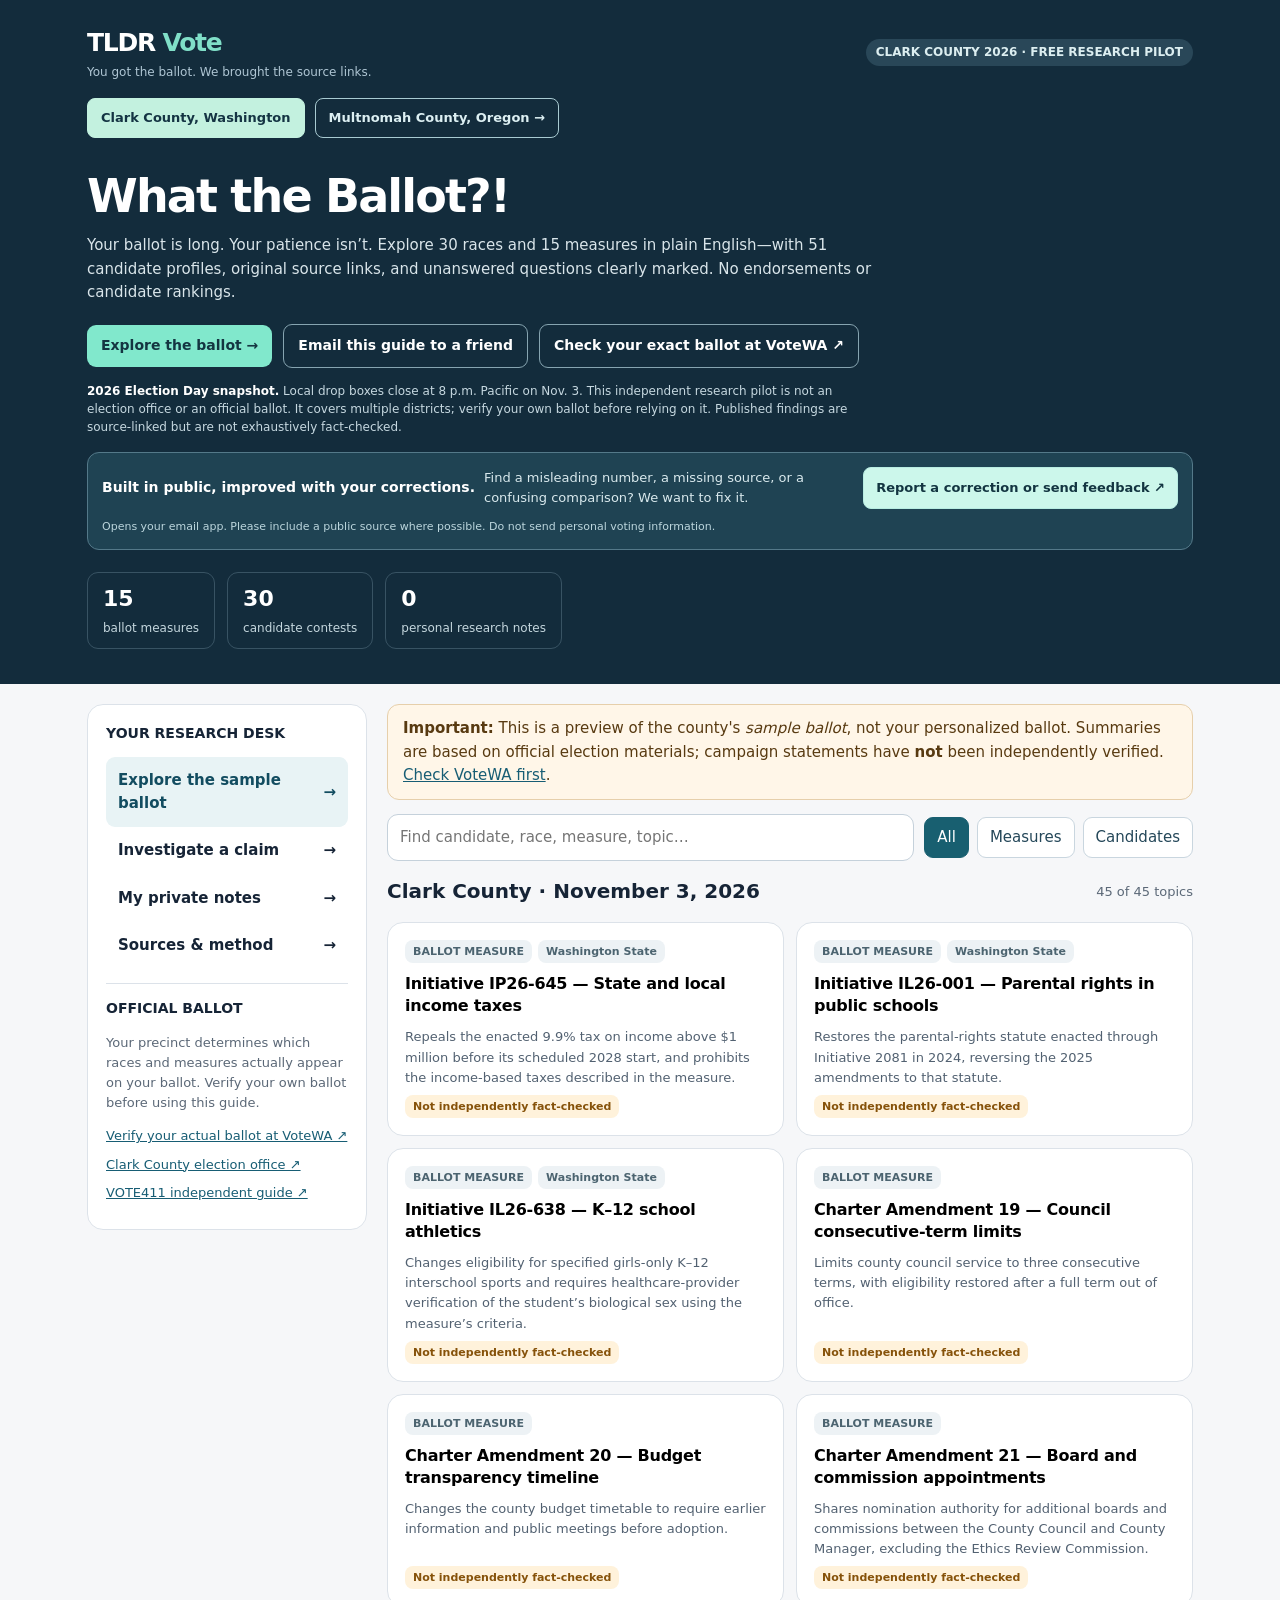
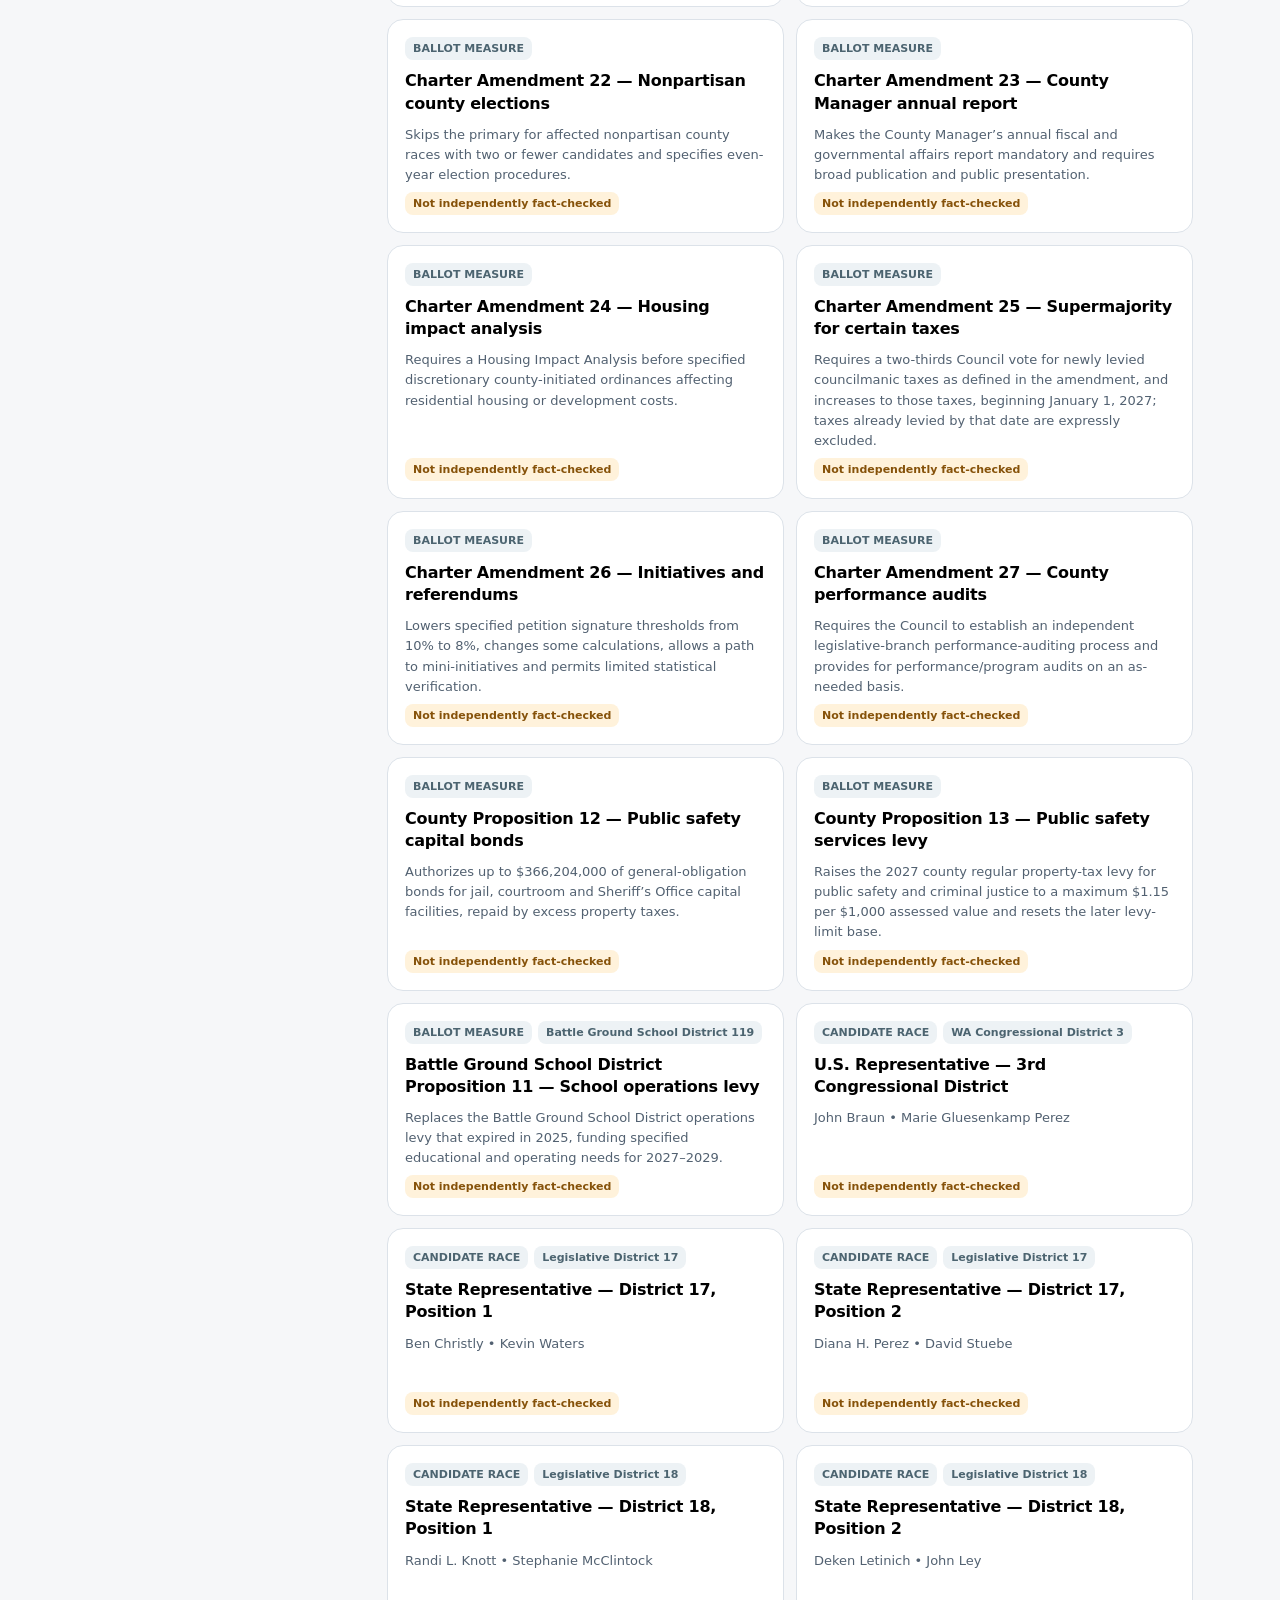
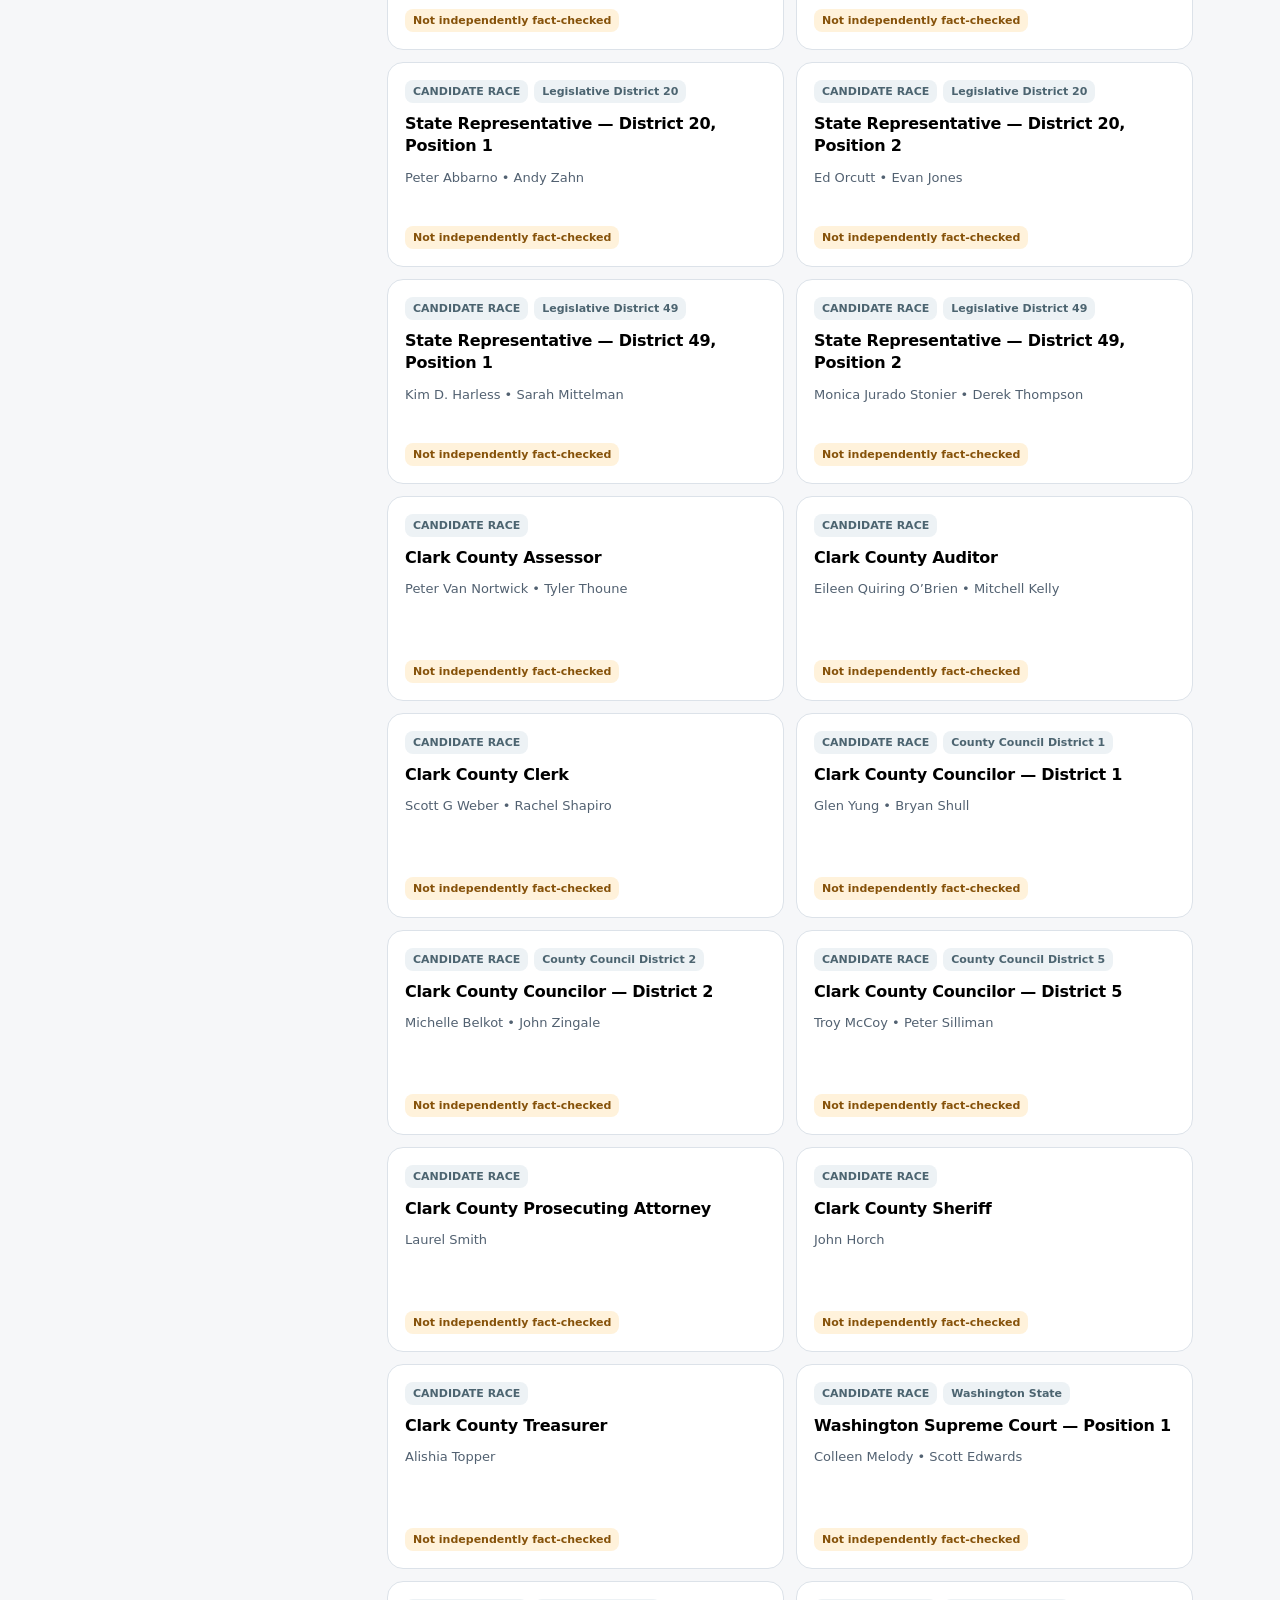
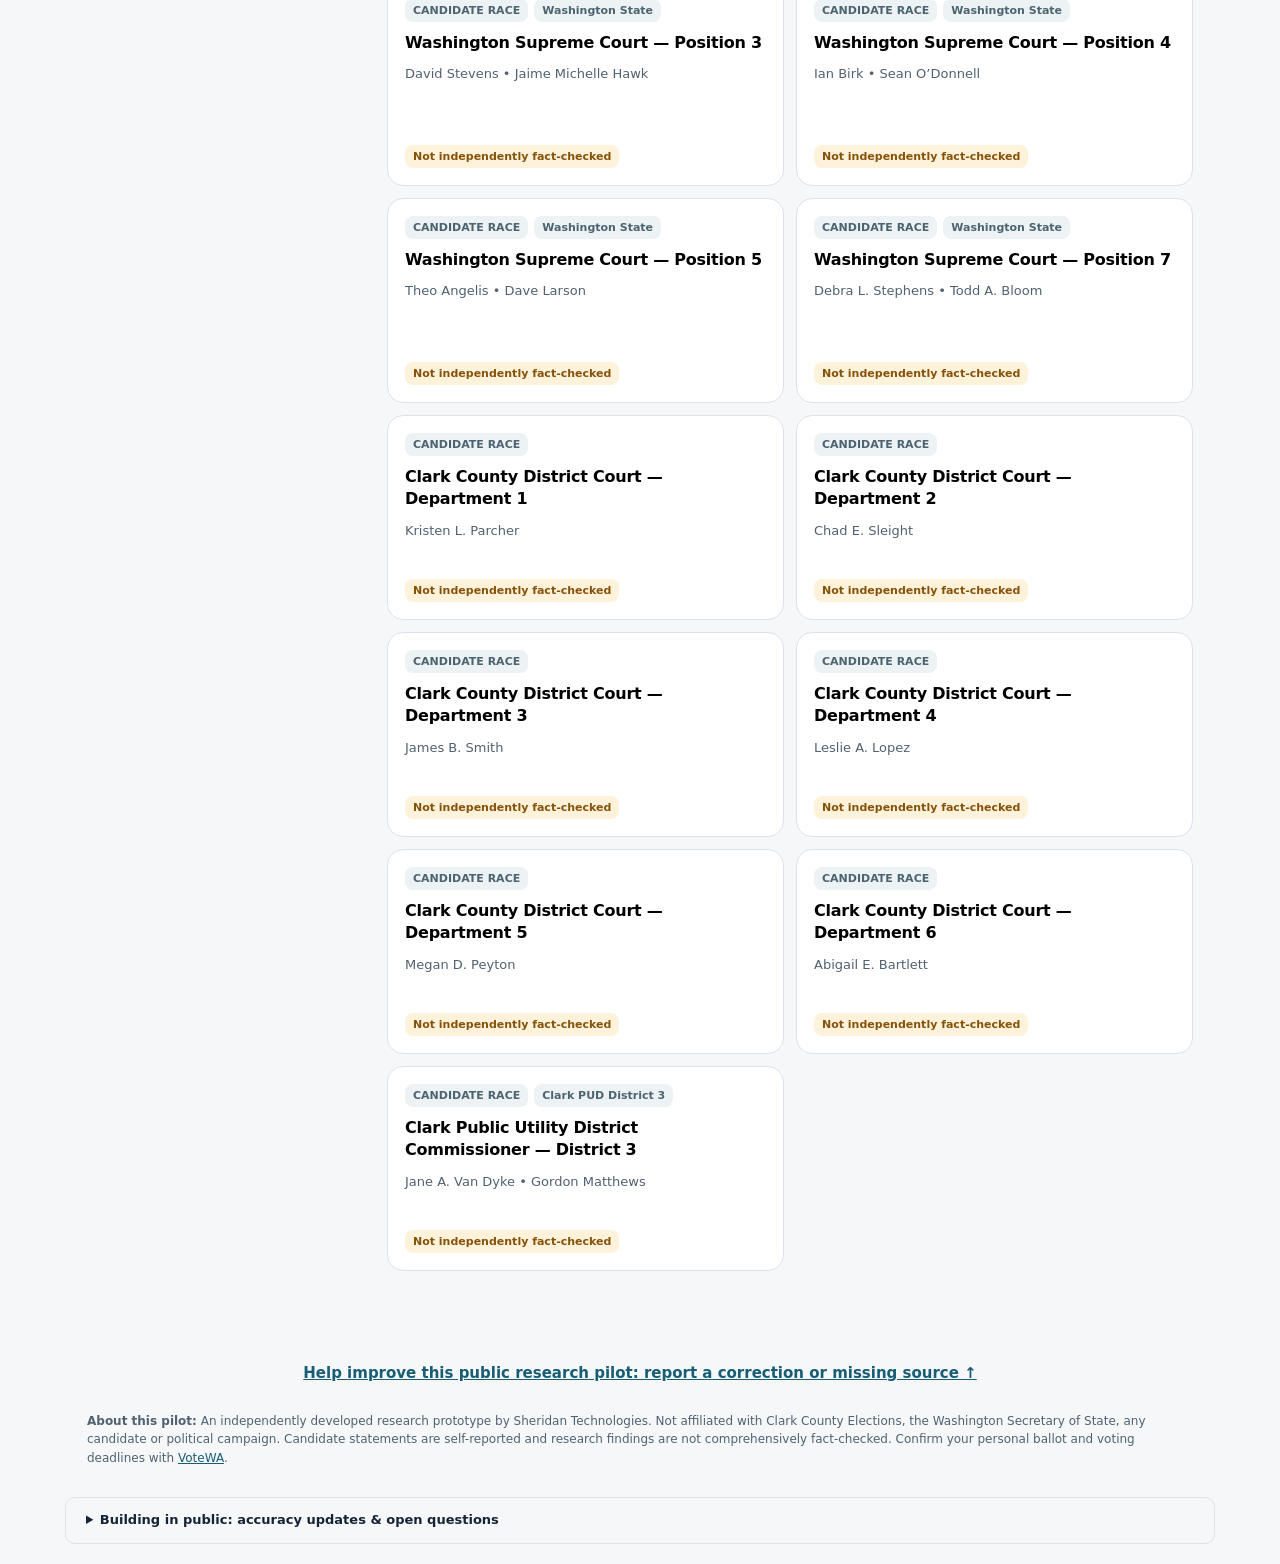
==== commit 6834e98f: "added Mult Co" ====
--- a/index.html
+++ b/index.html
@@ -5,7 +5,7 @@
  .detail,.compare,.resource{overflow-wrap:anywhere}input[type=url],select{max-width:100%;width:100%;padding:10px;border:1px solid #c5d1db;border-radius:8px}summary{cursor:pointer} .prepared-citations a{display:inline-block;margin:4px 9px 4px 0}
 /* External research panel */
 .external-research{margin-top:28px;padding-top:20px;border-top:2px solid #c6d3dc}.external-subject{margin:18px 0;padding:16px;border:1px solid #ccd6df;border-radius:12px;background:#fff}.external-finding{padding:12px 0;border-bottom:1px solid #e1e7ec}.external-finding p{margin:7px 0}.external-source{margin:9px 0;overflow-wrap:anywhere}.external-gaps{margin-top:16px;background:#fff8ed;padding:12px;border-radius:8px}.external-gaps h4{margin:0 0 8px}.external-common{margin:14px 0}.external-subject h4{font-size:16px;margin-top:0}.external-research .fine{line-height:1.5}
- .detail,.compare,.resource{overflow-wrap:anywhere}input[type=url],select{max-width:100%;width:100%;padding:10px;border:1px solid #c5d1db;border-radius:8px}summary{cursor:pointer} .prepared-citations a{display:inline-block;margin:4px 9px 4px 0}.launch-actions{display:flex;flex-wrap:wrap;align-items:center;gap:11px;margin-top:20px}.launch-actions a{font-size:14px;font-weight:700;text-decoration:none;border-radius:9px;padding:10px 14px}.launch-cta{background:#81e8cc;color:#143541}.launch-share{color:#fff;border:1px solid #86a4b0}.launch-actions a:hover{text-decoration:underline}.launch-caveat{font-size:12px!important;line-height:1.5;margin-top:14px!important;color:#c6d8e0!important}.launch-caveat b{color:#fff}@media(max-width:600px){.launch-actions{align-items:stretch}.launch-actions a{display:block;width:100%;text-align:center}}.launch-feedback{margin-top:16px;background:#1f4353;border:1px solid #547989;border-radius:12px;padding:14px;display:flex;flex-wrap:wrap;align-items:center;gap:9px}.launch-feedback b{font-size:14px;color:#fff}.launch-feedback span{font-size:13px;color:#d9e9ed;flex:1;min-width:180px}.launch-feedback a{display:inline-block;border:1px solid #b8ede2;background:#ccf7eb;color:#133541;font-size:13px;font-weight:800;border-radius:8px;padding:10px 12px;text-decoration:none}.launch-feedback small{color:#bcd6dd;width:100%;font-size:11px}.launch-feedback a:hover{text-decoration:underline}.topic-share{background:#edf5f7;padding:12px;border-radius:10px;display:flex;align-items:center;gap:8px;flex-wrap:wrap;margin:8px 0 16px}.topic-share label{display:block;width:100%;font-size:12px;font-weight:700;color:#526171}.topic-share input{flex:1;min-width:160px;max-width:100%;font-size:12px;border:1px solid #b9ced7;border-radius:7px;padding:9px}.topic-share .fine{width:100%}</style><meta name="robots" content="noindex, follow, noarchive">
+ .detail,.compare,.resource{overflow-wrap:anywhere}input[type=url],select{max-width:100%;width:100%;padding:10px;border:1px solid #c5d1db;border-radius:8px}summary{cursor:pointer} .prepared-citations a{display:inline-block;margin:4px 9px 4px 0}.launch-actions{display:flex;flex-wrap:wrap;align-items:center;gap:11px;margin-top:20px}.launch-actions a{font-size:14px;font-weight:700;text-decoration:none;border-radius:9px;padding:10px 14px}.launch-cta{background:#81e8cc;color:#143541}.launch-share{color:#fff;border:1px solid #86a4b0}.launch-actions a:hover{text-decoration:underline}.launch-caveat{font-size:12px!important;line-height:1.5;margin-top:14px!important;color:#c6d8e0!important}.launch-caveat b{color:#fff}@media(max-width:600px){.launch-actions{align-items:stretch}.launch-actions a{display:block;width:100%;text-align:center}}.launch-feedback{margin-top:16px;background:#1f4353;border:1px solid #547989;border-radius:12px;padding:14px;display:flex;flex-wrap:wrap;align-items:center;gap:9px}.launch-feedback b{font-size:14px;color:#fff}.launch-feedback span{font-size:13px;color:#d9e9ed;flex:1;min-width:180px}.launch-feedback a{display:inline-block;border:1px solid #b8ede2;background:#ccf7eb;color:#133541;font-size:13px;font-weight:800;border-radius:8px;padding:10px 12px;text-decoration:none}.launch-feedback small{color:#bcd6dd;width:100%;font-size:11px}.launch-feedback a:hover{text-decoration:underline}.topic-share{background:#edf5f7;padding:12px;border-radius:10px;display:flex;align-items:center;gap:8px;flex-wrap:wrap;margin:8px 0 16px}.topic-share label{display:block;width:100%;font-size:12px;font-weight:700;color:#526171}.topic-share input{flex:1;min-width:160px;max-width:100%;font-size:12px;border:1px solid #b9ced7;border-radius:7px;padding:9px}.topic-share .fine{width:100%}.county-switch-tldr{display:flex;flex-wrap:wrap;gap:10px;margin-top:17px}.county-switch-tldr a{display:inline-block;padding:9px 13px;text-decoration:none;font-weight:750;font-size:13px;border:1px solid #a8cad1;border-radius:8px;color:#dceff2}.county-switch-tldr a[aria-current="page"]{color:#143443;background:#c3f1df;border-color:#c3f1df}.county-switch-tldr a:hover{text-decoration:underline}</style><meta name="robots" content="noindex, follow, noarchive">
 <meta name="description" content="What the Ballot?! Explore Clark County's 2026 races and measures in plain English, with original sources, comparisons, and clearly labeled research gaps.">
 <meta property="og:type" content="website">
 <meta property="og:site_name" content="TLDR Vote">
@@ -22,7 +22,7 @@
 <meta property="og:image:height" content="604">
 <meta property="og:image:alt" content="What the Ballot?! Clark County election research homepage screenshot">
 </head><body>
-<header class="hero"><div class="shell"><div class="head"><div><div class="brand">TLDR<span> Vote</span></div><div class="mini">You got the ballot. We brought the source links.</div></div><span class="pill pilot">CLARK COUNTY 2026 · FREE RESEARCH PILOT</span></div><h1>What the Ballot?!</h1><p>Your ballot is long. Your patience isn’t. Explore 30 races and 15 measures in plain English—with 51 candidate profiles, original source links, and unanswered questions clearly marked. No endorsements or candidate rankings.</p><div class="launch-actions"><a class="launch-cta" href="#main">Explore the ballot →</a><a class="launch-share" href="mailto:?subject=What%20the%20Ballot%3F%21%20%E2%80%94%20Clark%20County%202026%20voter%20guide&body=I%20found%20a%20free%20Clark%20County%202026%20ballot-research%20pilot.%20It%20compares%20candidates%20and%20measures%20and%20links%20to%20original%20sources.%20It%20isn%27t%20an%20official%20or%20personalized%20ballot%2C%20and%20some%20findings%20remain%20unverified.%20https%3A//tldrvote.sheridansystems.tech/">Email this guide to a friend</a><a class="launch-share" href="https://voter.votewa.gov/" target="_blank" rel="noopener noreferrer">Check your exact ballot at VoteWA ↗</a></div><p class="launch-caveat"><b>2026 Election Day snapshot.</b> Local drop boxes close at 8 p.m. Pacific on Nov. 3. This independent research pilot is not an election office or an official ballot. It covers multiple districts; verify your own ballot before relying on it. Published findings are source-linked but are not exhaustively fact-checked.</p><div class="launch-feedback" id="feedback"><b>Built in public, improved with your corrections.</b><span>Find a misleading number, a missing source, or a confusing comparison? We want to fix it.</span><a href="mailto:james@sheridantech.io?subject=TLDR%20Vote%20-%20correction%20or%20feedback&body=Please%20describe%20the%20issue%20or%20improvement%3A%0A%0ARelevant%20race%20or%20measure%3A%0A%0AOriginal%20source%20URL%20%28if%20any%29%3A%0A%0A">Report a correction or send feedback ↗</a><small>Opens your email app. Please include a public source where possible. Do not send personal voting information.</small></div><div class="metrics"><div class="metric"><b id="stat-measures">15</b><span>ballot measures</span></div><div class="metric"><b id="stat-races">30</b><span>candidate contests</span></div><div class="metric"><b id="stat-notes">0</b><span>personal research notes</span></div></div></div></header>
+<header class="hero"><div class="shell"><div class="head"><div><div class="brand">TLDR<span> Vote</span></div><div class="mini">You got the ballot. We brought the source links.</div></div><span class="pill pilot">CLARK COUNTY 2026 · FREE RESEARCH PILOT</span></div><nav aria-label="Choose election county" class="county-switch-tldr"><a href="/" aria-current="page">Clark County, Washington</a><a href="/multnomah/">Multnomah County, Oregon →</a></nav><h1>What the Ballot?!</h1><p>Your ballot is long. Your patience isn’t. Explore 30 races and 15 measures in plain English—with 51 candidate profiles, original source links, and unanswered questions clearly marked. No endorsements or candidate rankings.</p><div class="launch-actions"><a class="launch-cta" href="#main">Explore the ballot →</a><a class="launch-share" href="mailto:?subject=What%20the%20Ballot%3F%21%20%E2%80%94%20Clark%20County%202026%20voter%20guide&body=I%20found%20a%20free%20Clark%20County%202026%20ballot-research%20pilot.%20It%20compares%20candidates%20and%20measures%20and%20links%20to%20original%20sources.%20It%20isn%27t%20an%20official%20or%20personalized%20ballot%2C%20and%20some%20findings%20remain%20unverified.%20https%3A//tldrvote.sheridansystems.tech/">Email this guide to a friend</a><a class="launch-share" href="https://voter.votewa.gov/" target="_blank" rel="noopener noreferrer">Check your exact ballot at VoteWA ↗</a></div><p class="launch-caveat"><b>2026 Election Day snapshot.</b> Local drop boxes close at 8 p.m. Pacific on Nov. 3. This independent research pilot is not an election office or an official ballot. It covers multiple districts; verify your own ballot before relying on it. Published findings are source-linked but are not exhaustively fact-checked.</p><div class="launch-feedback" id="feedback"><b>Built in public, improved with your corrections.</b><span>Find a misleading number, a missing source, or a confusing comparison? We want to fix it.</span><a href="mailto:james@sheridantech.io?subject=TLDR%20Vote%20-%20correction%20or%20feedback&body=Please%20describe%20the%20issue%20or%20improvement%3A%0A%0ARelevant%20race%20or%20measure%3A%0A%0AOriginal%20source%20URL%20%28if%20any%29%3A%0A%0A">Report a correction or send feedback ↗</a><small>Opens your email app. Please include a public source where possible. Do not send personal voting information.</small></div><div class="metrics"><div class="metric"><b id="stat-measures">15</b><span>ballot measures</span></div><div class="metric"><b id="stat-races">30</b><span>candidate contests</span></div><div class="metric"><b id="stat-notes">0</b><span>personal research notes</span></div></div></div></header>
 <div class="shell layout"><aside class="sidebar"><h2>YOUR RESEARCH DESK</h2><nav aria-label="Primary" id="nav"><button class="navbtn" data-view="explore" aria-current="true">Explore the sample ballot <span>→</span></button><button class="navbtn" data-view="claims" aria-current="false">Investigate a claim <span>→</span></button><button class="navbtn" data-view="notes" aria-current="false">My private notes <span>→</span></button><button class="navbtn" data-view="sources" aria-current="false">Sources & method <span>→</span></button></nav><hr style="border:0;border-top:1px solid var(--line);margin:14px 0"><h2>OFFICIAL BALLOT</h2><p>Your precinct determines which races and measures actually appear on your ballot. Verify your own ballot before using this guide.</p><a href="https://voter.votewa.gov/" target="_blank" rel="noopener noreferrer">Verify your actual ballot at VoteWA ↗</a><div class="sourcelist"><a href="https://clark.wa.gov/elections/november-3-2026-general-special-election" target="_blank" rel="noopener noreferrer">Clark County election office ↗</a><a href="https://www.vote411.org/ballot" target="_blank" rel="noopener noreferrer">VOTE411 independent guide ↗</a></div></aside><main class="main" id="main" aria-live="polite"><div class="warn"><b>Important:</b> This is a preview of the county's <em>sample ballot</em>, not your personalized ballot. Summaries are based on official election materials; campaign statements have <b>not</b> been independently verified. <a href="https://voter.votewa.gov/" target="_blank" rel="noopener noreferrer">Check VoteWA first</a>.</div><section id="content"></section></main></div>
 <script id="seed" type="application/json">{
   "id": "clark-2026-general",
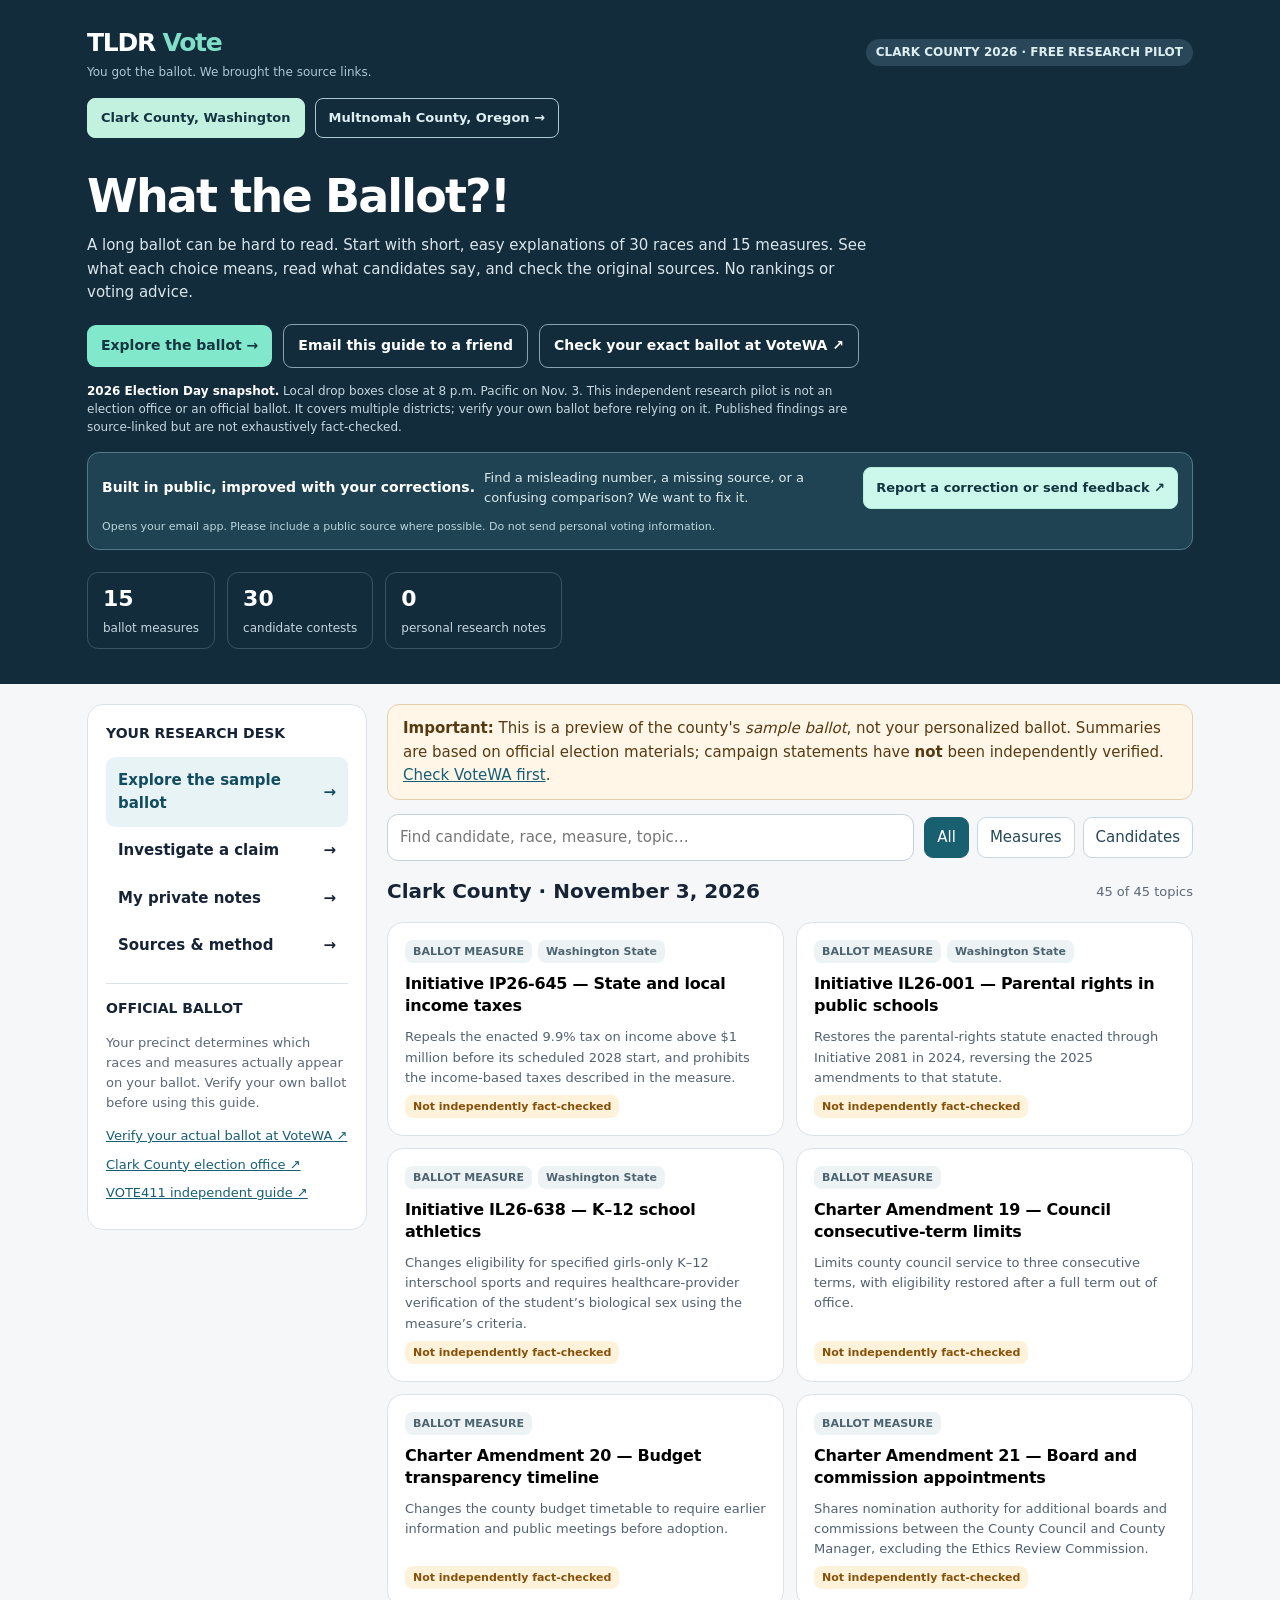
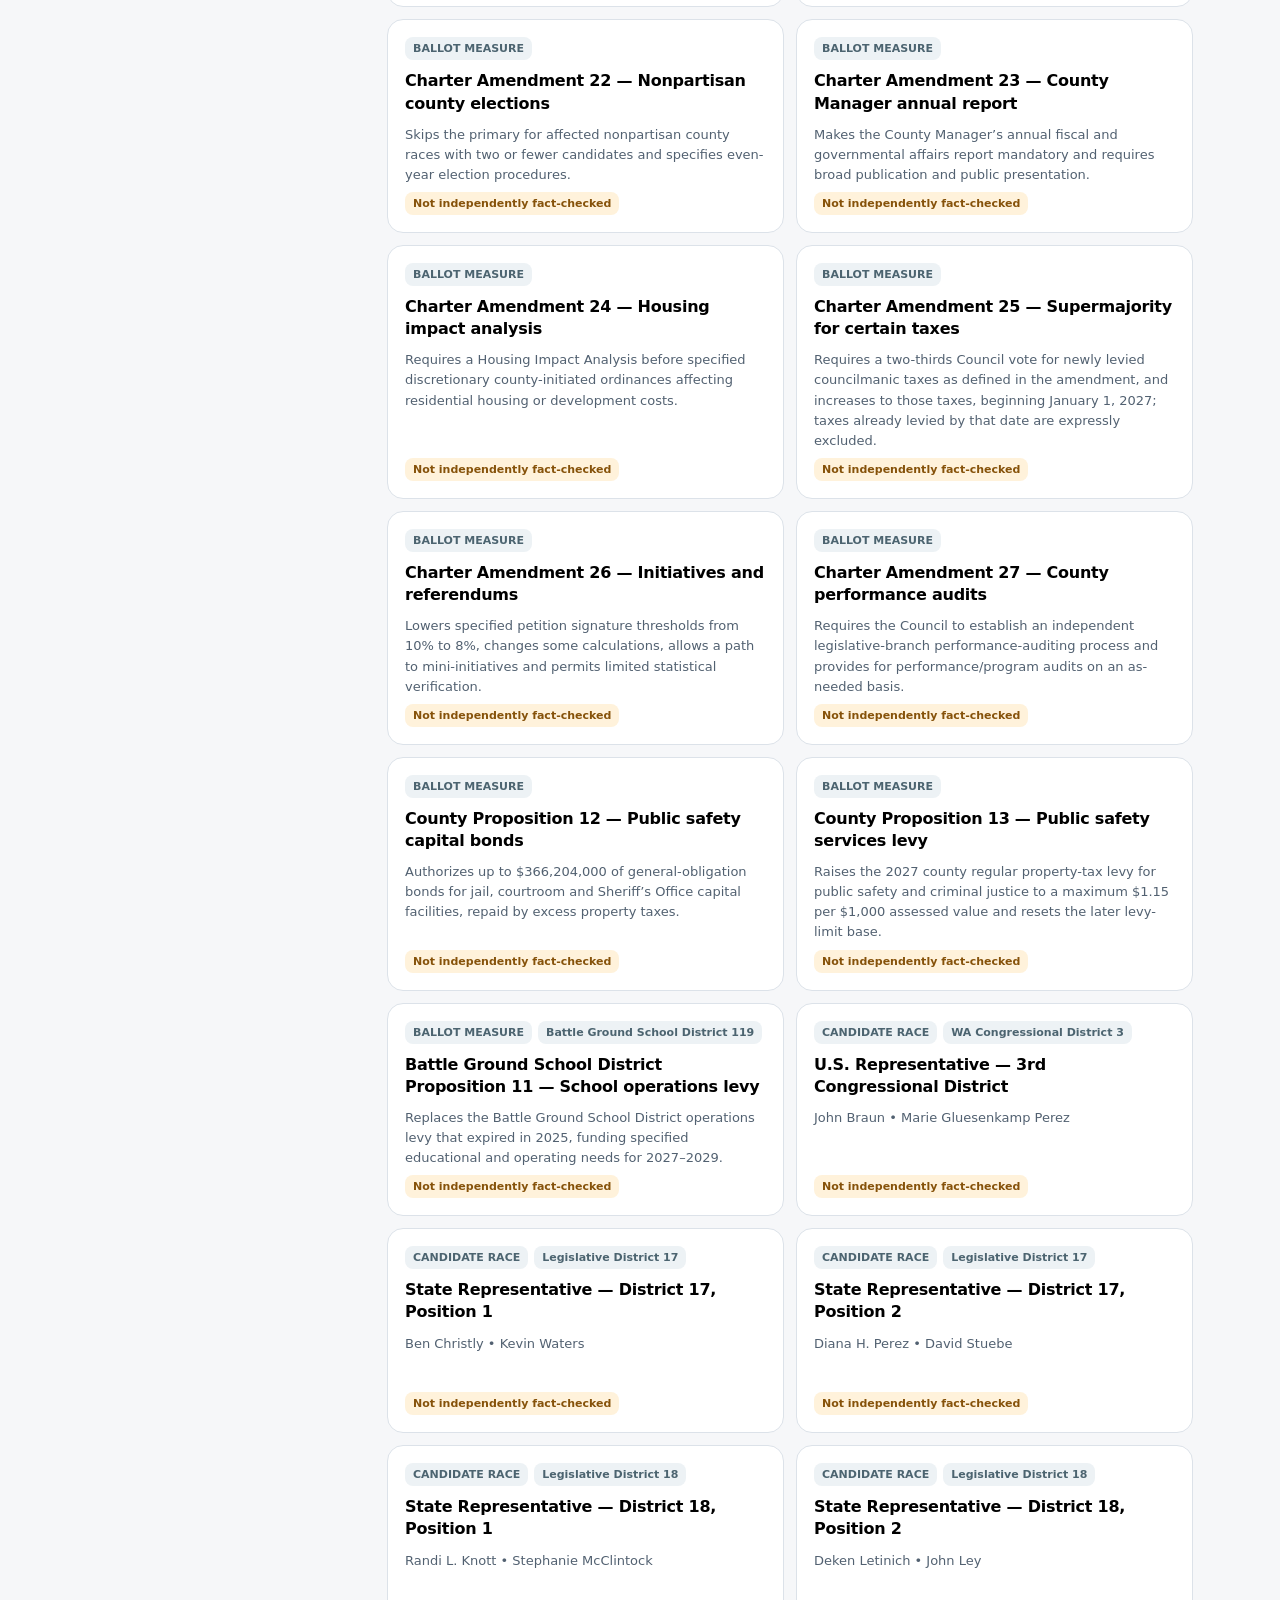
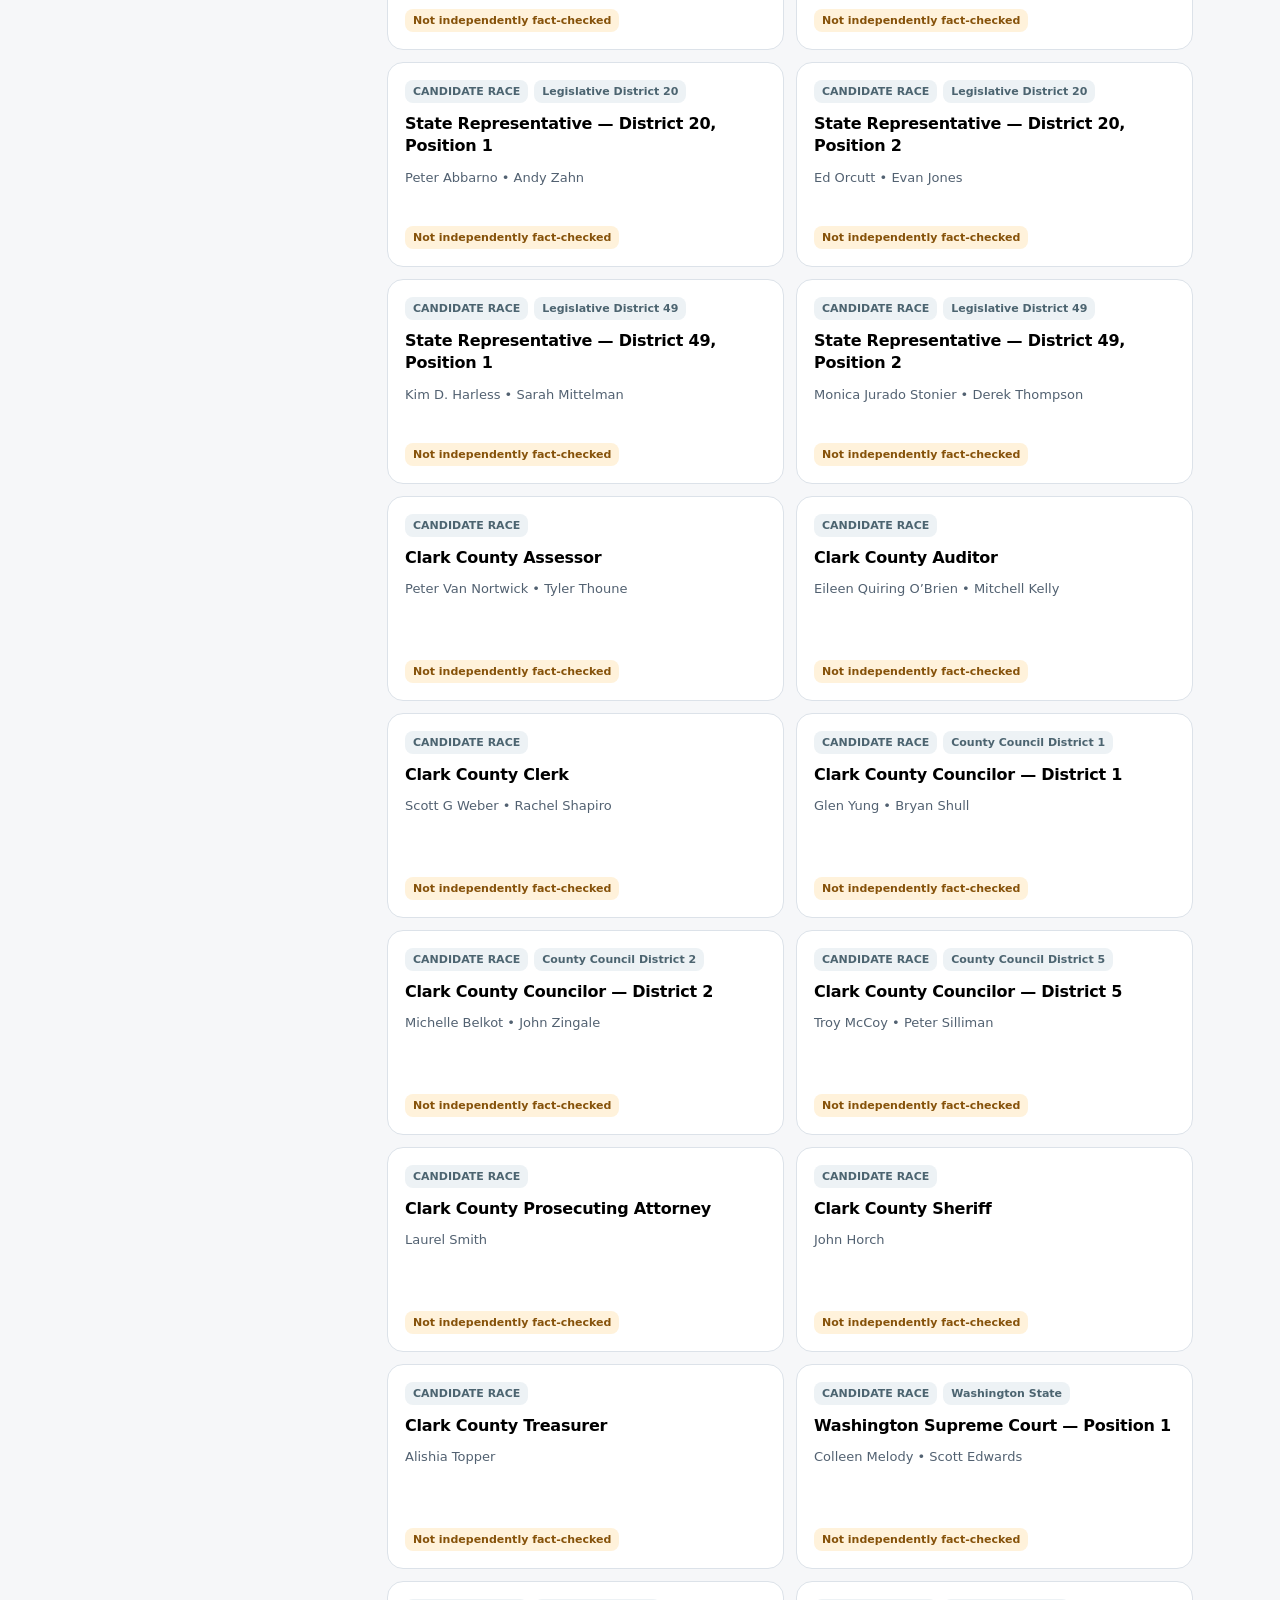
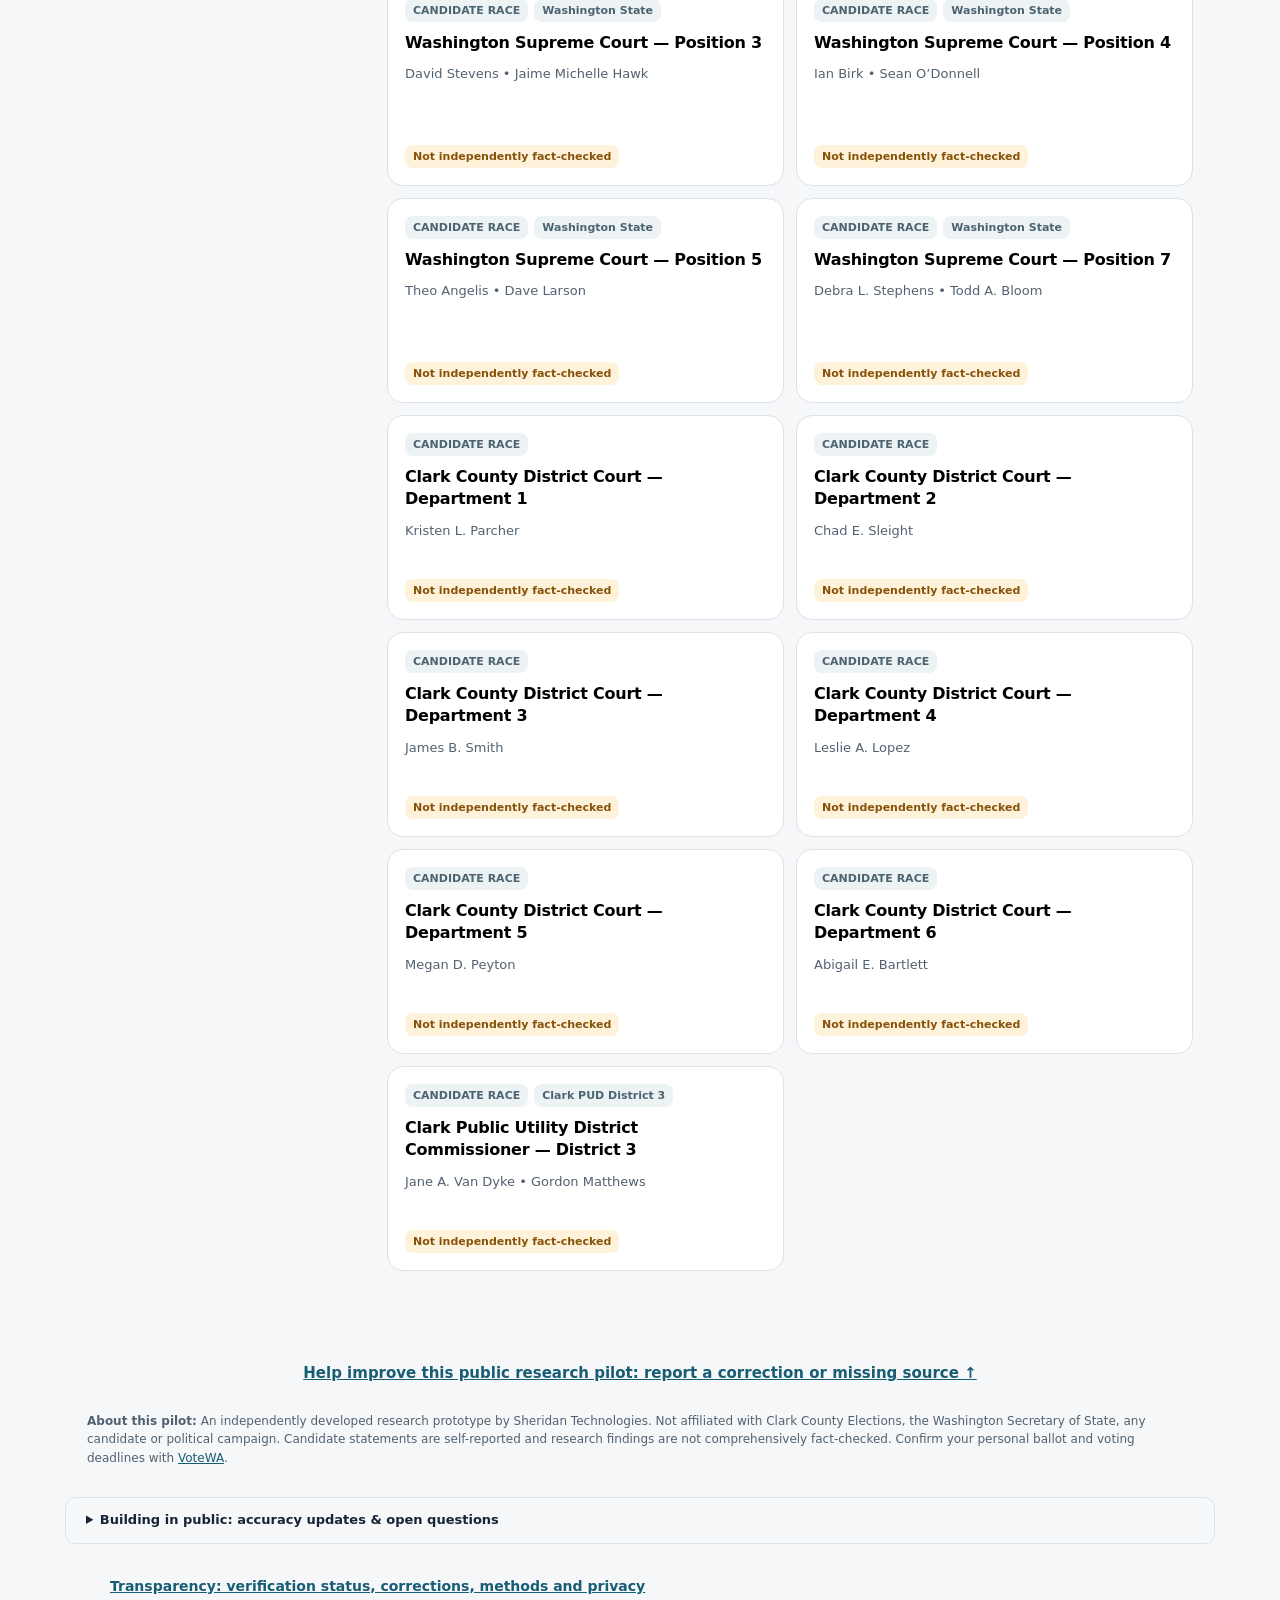
==== commit a2b05322: "Easy Read Conversion" ====
--- a/index.html
+++ b/index.html
@@ -5,7 +5,26 @@
  .detail,.compare,.resource{overflow-wrap:anywhere}input[type=url],select{max-width:100%;width:100%;padding:10px;border:1px solid #c5d1db;border-radius:8px}summary{cursor:pointer} .prepared-citations a{display:inline-block;margin:4px 9px 4px 0}
 /* External research panel */
 .external-research{margin-top:28px;padding-top:20px;border-top:2px solid #c6d3dc}.external-subject{margin:18px 0;padding:16px;border:1px solid #ccd6df;border-radius:12px;background:#fff}.external-finding{padding:12px 0;border-bottom:1px solid #e1e7ec}.external-finding p{margin:7px 0}.external-source{margin:9px 0;overflow-wrap:anywhere}.external-gaps{margin-top:16px;background:#fff8ed;padding:12px;border-radius:8px}.external-gaps h4{margin:0 0 8px}.external-common{margin:14px 0}.external-subject h4{font-size:16px;margin-top:0}.external-research .fine{line-height:1.5}
- .detail,.compare,.resource{overflow-wrap:anywhere}input[type=url],select{max-width:100%;width:100%;padding:10px;border:1px solid #c5d1db;border-radius:8px}summary{cursor:pointer} .prepared-citations a{display:inline-block;margin:4px 9px 4px 0}.launch-actions{display:flex;flex-wrap:wrap;align-items:center;gap:11px;margin-top:20px}.launch-actions a{font-size:14px;font-weight:700;text-decoration:none;border-radius:9px;padding:10px 14px}.launch-cta{background:#81e8cc;color:#143541}.launch-share{color:#fff;border:1px solid #86a4b0}.launch-actions a:hover{text-decoration:underline}.launch-caveat{font-size:12px!important;line-height:1.5;margin-top:14px!important;color:#c6d8e0!important}.launch-caveat b{color:#fff}@media(max-width:600px){.launch-actions{align-items:stretch}.launch-actions a{display:block;width:100%;text-align:center}}.launch-feedback{margin-top:16px;background:#1f4353;border:1px solid #547989;border-radius:12px;padding:14px;display:flex;flex-wrap:wrap;align-items:center;gap:9px}.launch-feedback b{font-size:14px;color:#fff}.launch-feedback span{font-size:13px;color:#d9e9ed;flex:1;min-width:180px}.launch-feedback a{display:inline-block;border:1px solid #b8ede2;background:#ccf7eb;color:#133541;font-size:13px;font-weight:800;border-radius:8px;padding:10px 12px;text-decoration:none}.launch-feedback small{color:#bcd6dd;width:100%;font-size:11px}.launch-feedback a:hover{text-decoration:underline}.topic-share{background:#edf5f7;padding:12px;border-radius:10px;display:flex;align-items:center;gap:8px;flex-wrap:wrap;margin:8px 0 16px}.topic-share label{display:block;width:100%;font-size:12px;font-weight:700;color:#526171}.topic-share input{flex:1;min-width:160px;max-width:100%;font-size:12px;border:1px solid #b9ced7;border-radius:7px;padding:9px}.topic-share .fine{width:100%}.county-switch-tldr{display:flex;flex-wrap:wrap;gap:10px;margin-top:17px}.county-switch-tldr a{display:inline-block;padding:9px 13px;text-decoration:none;font-weight:750;font-size:13px;border:1px solid #a8cad1;border-radius:8px;color:#dceff2}.county-switch-tldr a[aria-current="page"]{color:#143443;background:#c3f1df;border-color:#c3f1df}.county-switch-tldr a:hover{text-decoration:underline}</style><meta name="robots" content="noindex, follow, noarchive">
+ .detail,.compare,.resource{overflow-wrap:anywhere}input[type=url],select{max-width:100%;width:100%;padding:10px;border:1px solid #c5d1db;border-radius:8px}summary{cursor:pointer} .prepared-citations a{display:inline-block;margin:4px 9px 4px 0}.launch-actions{display:flex;flex-wrap:wrap;align-items:center;gap:11px;margin-top:20px}.launch-actions a{font-size:14px;font-weight:700;text-decoration:none;border-radius:9px;padding:10px 14px}.launch-cta{background:#81e8cc;color:#143541}.launch-share{color:#fff;border:1px solid #86a4b0}.launch-actions a:hover{text-decoration:underline}.launch-caveat{font-size:12px!important;line-height:1.5;margin-top:14px!important;color:#c6d8e0!important}.launch-caveat b{color:#fff}@media(max-width:600px){.launch-actions{align-items:stretch}.launch-actions a{display:block;width:100%;text-align:center}}.launch-feedback{margin-top:16px;background:#1f4353;border:1px solid #547989;border-radius:12px;padding:14px;display:flex;flex-wrap:wrap;align-items:center;gap:9px}.launch-feedback b{font-size:14px;color:#fff}.launch-feedback span{font-size:13px;color:#d9e9ed;flex:1;min-width:180px}.launch-feedback a{display:inline-block;border:1px solid #b8ede2;background:#ccf7eb;color:#133541;font-size:13px;font-weight:800;border-radius:8px;padding:10px 12px;text-decoration:none}.launch-feedback small{color:#bcd6dd;width:100%;font-size:11px}.launch-feedback a:hover{text-decoration:underline}.topic-share{background:#edf5f7;padding:12px;border-radius:10px;display:flex;align-items:center;gap:8px;flex-wrap:wrap;margin:8px 0 16px}.topic-share label{display:block;width:100%;font-size:12px;font-weight:700;color:#526171}.topic-share input{flex:1;min-width:160px;max-width:100%;font-size:12px;border:1px solid #b9ced7;border-radius:7px;padding:9px}.topic-share .fine{width:100%}.county-switch-tldr{display:flex;flex-wrap:wrap;gap:10px;margin-top:17px}.county-switch-tldr a{display:inline-block;padding:9px 13px;text-decoration:none;font-weight:750;font-size:13px;border:1px solid #a8cad1;border-radius:8px;color:#dceff2}.county-switch-tldr a[aria-current="page"]{color:#143443;background:#c3f1df;border-color:#c3f1df}.county-switch-tldr a:hover{text-decoration:underline}
+/* Clark County easy-read layer */
+.plain-section{padding:19px 20px;margin:22px 0 25px;border:2px solid #77a9aa;border-radius:14px;background:#f0fbf8;color:#183948}
+.plain-section h3{font-size:clamp(20px,2.6vw,26px);line-height:1.3;margin:3px 0 13px}
+.plain-section h4{font-size:16px;line-height:1.35;margin:0 0 8px}
+.plain-section p{font-size:16px;line-height:1.62;margin:6px 0 13px}
+.plain-section .plain-eyebrow{color:#185b63;font-size:12px;letter-spacing:.08em;font-weight:800}
+.plain-overview{font-weight:550}
+.plain-choice-grid{display:grid;grid-template-columns:repeat(2,minmax(0,1fr));gap:12px;margin:16px 0}
+.plain-choice{min-width:0;border:1px solid #b9d9d5;border-radius:12px;background:white;padding:14px}
+.plain-section .plain-note{border-top:1px solid #a1c8c6;padding-top:13px;margin-top:14px}
+.plain-section .plain-small{font-size:13px;color:#38545e}
+.plain-section .plain-caution{font-size:14px;border-left:4px solid #387e82;background:#e2f1ef;padding:10px 12px;margin-top:16px}
+.plain-words{border:1px solid #b2d0cc;border-radius:9px;padding:11px 14px;background:white}
+.plain-words summary{font-size:15px;font-weight:750}
+.plain-words dl{display:grid;grid-template-columns:minmax(90px,140px) 1fr;gap:9px 12px;margin:13px 0 0}
+.plain-words dt{font-weight:750}
+.plain-words dd{margin:0}
+@media(max-width:650px){.plain-section{padding:15px 13px}.plain-choice-grid{grid-template-columns:1fr}.plain-words dl{display:block}.plain-words dt{margin-top:12px}}
+.plain-advanced{margin:21px 0;padding:13px 15px;border:1px solid #c3d4da;border-radius:12px;background:white}.plain-advanced>summary{font-size:17px;font-weight:800;cursor:pointer;color:#0d5568;padding:5px}.plain-advanced[open]>summary{margin-bottom:18px}.plain-advanced:focus-within{border-color:#298b91}</style><meta name="robots" content="noindex, follow, noarchive">
 <meta name="description" content="What the Ballot?! Explore Clark County's 2026 races and measures in plain English, with original sources, comparisons, and clearly labeled research gaps.">
 <meta property="og:type" content="website">
 <meta property="og:site_name" content="TLDR Vote">
@@ -22,7 +41,7 @@
 <meta property="og:image:height" content="604">
 <meta property="og:image:alt" content="What the Ballot?! Clark County election research homepage screenshot">
 </head><body>
-<header class="hero"><div class="shell"><div class="head"><div><div class="brand">TLDR<span> Vote</span></div><div class="mini">You got the ballot. We brought the source links.</div></div><span class="pill pilot">CLARK COUNTY 2026 · FREE RESEARCH PILOT</span></div><nav aria-label="Choose election county" class="county-switch-tldr"><a href="/" aria-current="page">Clark County, Washington</a><a href="/multnomah/">Multnomah County, Oregon →</a></nav><h1>What the Ballot?!</h1><p>Your ballot is long. Your patience isn’t. Explore 30 races and 15 measures in plain English—with 51 candidate profiles, original source links, and unanswered questions clearly marked. No endorsements or candidate rankings.</p><div class="launch-actions"><a class="launch-cta" href="#main">Explore the ballot →</a><a class="launch-share" href="mailto:?subject=What%20the%20Ballot%3F%21%20%E2%80%94%20Clark%20County%202026%20voter%20guide&body=I%20found%20a%20free%20Clark%20County%202026%20ballot-research%20pilot.%20It%20compares%20candidates%20and%20measures%20and%20links%20to%20original%20sources.%20It%20isn%27t%20an%20official%20or%20personalized%20ballot%2C%20and%20some%20findings%20remain%20unverified.%20https%3A//tldrvote.sheridansystems.tech/">Email this guide to a friend</a><a class="launch-share" href="https://voter.votewa.gov/" target="_blank" rel="noopener noreferrer">Check your exact ballot at VoteWA ↗</a></div><p class="launch-caveat"><b>2026 Election Day snapshot.</b> Local drop boxes close at 8 p.m. Pacific on Nov. 3. This independent research pilot is not an election office or an official ballot. It covers multiple districts; verify your own ballot before relying on it. Published findings are source-linked but are not exhaustively fact-checked.</p><div class="launch-feedback" id="feedback"><b>Built in public, improved with your corrections.</b><span>Find a misleading number, a missing source, or a confusing comparison? We want to fix it.</span><a href="mailto:james@sheridantech.io?subject=TLDR%20Vote%20-%20correction%20or%20feedback&body=Please%20describe%20the%20issue%20or%20improvement%3A%0A%0ARelevant%20race%20or%20measure%3A%0A%0AOriginal%20source%20URL%20%28if%20any%29%3A%0A%0A">Report a correction or send feedback ↗</a><small>Opens your email app. Please include a public source where possible. Do not send personal voting information.</small></div><div class="metrics"><div class="metric"><b id="stat-measures">15</b><span>ballot measures</span></div><div class="metric"><b id="stat-races">30</b><span>candidate contests</span></div><div class="metric"><b id="stat-notes">0</b><span>personal research notes</span></div></div></div></header>
+<header class="hero"><div class="shell"><div class="head"><div><div class="brand">TLDR<span> Vote</span></div><div class="mini">You got the ballot. We brought the source links.</div></div><span class="pill pilot">CLARK COUNTY 2026 · FREE RESEARCH PILOT</span></div><nav aria-label="Choose election county" class="county-switch-tldr"><a href="/" aria-current="page">Clark County, Washington</a><a href="/multnomah/">Multnomah County, Oregon →</a></nav><h1>What the Ballot?!</h1><p>A long ballot can be hard to read. Start with short, easy explanations of 30 races and 15 measures. See what each choice means, read what candidates say, and check the original sources. No rankings or voting advice.</p><div class="launch-actions"><a class="launch-cta" href="#main">Explore the ballot →</a><a class="launch-share" href="mailto:?subject=What%20the%20Ballot%3F%21%20%E2%80%94%20Clark%20County%202026%20voter%20guide&body=I%20found%20a%20free%20Clark%20County%202026%20ballot-research%20pilot.%20It%20compares%20candidates%20and%20measures%20and%20links%20to%20original%20sources.%20It%20isn%27t%20an%20official%20or%20personalized%20ballot%2C%20and%20some%20findings%20remain%20unverified.%20https%3A//tldrvote.sheridansystems.tech/">Email this guide to a friend</a><a class="launch-share" href="https://voter.votewa.gov/" target="_blank" rel="noopener noreferrer">Check your exact ballot at VoteWA ↗</a></div><p class="launch-caveat"><b>2026 Election Day snapshot.</b> Local drop boxes close at 8 p.m. Pacific on Nov. 3. This independent research pilot is not an election office or an official ballot. It covers multiple districts; verify your own ballot before relying on it. Published findings are source-linked but are not exhaustively fact-checked.</p><div class="launch-feedback" id="feedback"><b>Built in public, improved with your corrections.</b><span>Find a misleading number, a missing source, or a confusing comparison? We want to fix it.</span><a href="mailto:james@sheridantech.io?subject=TLDR%20Vote%20-%20correction%20or%20feedback&body=Please%20describe%20the%20issue%20or%20improvement%3A%0A%0ARelevant%20race%20or%20measure%3A%0A%0AOriginal%20source%20URL%20%28if%20any%29%3A%0A%0A">Report a correction or send feedback ↗</a><small>Opens your email app. Please include a public source where possible. Do not send personal voting information.</small></div><div class="metrics"><div class="metric"><b id="stat-measures">15</b><span>ballot measures</span></div><div class="metric"><b id="stat-races">30</b><span>candidate contests</span></div><div class="metric"><b id="stat-notes">0</b><span>personal research notes</span></div></div></div></header>
 <div class="shell layout"><aside class="sidebar"><h2>YOUR RESEARCH DESK</h2><nav aria-label="Primary" id="nav"><button class="navbtn" data-view="explore" aria-current="true">Explore the sample ballot <span>→</span></button><button class="navbtn" data-view="claims" aria-current="false">Investigate a claim <span>→</span></button><button class="navbtn" data-view="notes" aria-current="false">My private notes <span>→</span></button><button class="navbtn" data-view="sources" aria-current="false">Sources & method <span>→</span></button></nav><hr style="border:0;border-top:1px solid var(--line);margin:14px 0"><h2>OFFICIAL BALLOT</h2><p>Your precinct determines which races and measures actually appear on your ballot. Verify your own ballot before using this guide.</p><a href="https://voter.votewa.gov/" target="_blank" rel="noopener noreferrer">Verify your actual ballot at VoteWA ↗</a><div class="sourcelist"><a href="https://clark.wa.gov/elections/november-3-2026-general-special-election" target="_blank" rel="noopener noreferrer">Clark County election office ↗</a><a href="https://www.vote411.org/ballot" target="_blank" rel="noopener noreferrer">VOTE411 independent guide ↗</a></div></aside><main class="main" id="main" aria-live="polite"><div class="warn"><b>Important:</b> This is a preview of the county's <em>sample ballot</em>, not your personalized ballot. Summaries are based on official election materials; campaign statements have <b>not</b> been independently verified. <a href="https://voter.votewa.gov/" target="_blank" rel="noopener noreferrer">Check VoteWA first</a>.</div><section id="content"></section></main></div>
 <script id="seed" type="application/json">{
   "id": "clark-2026-general",
@@ -6058,9 +6077,10 @@
     }
   }
 }</script>
+<script id="plain-language" type="application/json">{"version":1,"review_date":"2026-11-03","purpose":"Short, plain-language starter summaries for Clark County; not independent fact checks.","disclosure":"We explain what the ballot says in short sentences. Candidate priorities are what candidates say they want. Money amounts may be estimates. Always read the official source for exact wording.","measures":{"IP26-645":{"about":"Washington passed a tax on yearly income over $1 million. That tax is set to start with 2028 income. This vote asks whether to cancel it and block the kinds of income taxes named in the measure.","yes":"Cancel the new income tax before it starts, and add the measure’s limits on income taxes.","no":"Keep the tax law as it is now, unless lawmakers or courts change it later.","money":"State budget staff estimate the state would get about $11.4 billion less over five budget years if the tax is canceled. This is an estimate, not money already collected.","remember":"This does not mean every person pays the tax. The planned tax is on income above $1 million. Supporters and opponents use different time periods for their money claims."},"IL26-001":{"about":"This vote is about what information parents can get from schools and when schools must share it. It would bring back an earlier version of a state law.","yes":"Bring back the earlier parent-rights rules, including a shorter wait for certain school records.","no":"Keep the newer version of these rules.","money":"The state expects little or no direct cost. Some schools might have small costs to update their rules.","remember":"A YES or NO vote does not decide whether parents have any rights at all. Other laws still apply. There is disagreement about student privacy and safety."},"IL26-638":{"about":"This would change who can join girls-only teams in certain school sports. It also sets rules for how students’ sex can be checked by a health care provider.","yes":"Use the new team rules. The state says transgender girls would generally not be allowed on these girls’ teams.","no":"Keep the current team rules unless another law changes them.","money":"The state expects about $21,000 for guidance updates, plus school costs it cannot yet predict.","remember":"The measure lists different ways a provider may check eligibility. It does not say every student must take every test. People disagree about fairness, privacy, and harm."},"Charter 19":{"about":"This would limit how long someone can stay on the County Council without taking a break.","yes":"Allow up to three terms in a row. A council member could run again after sitting out one full term.","no":"Do not add this new term limit.","money":"The official explanation gives no dollar cost.","remember":"This is not a lifetime ban on serving. It is a rule about serving terms back to back."},"Charter 20":{"about":"This would make the county share budget plans earlier. The budget says how the county plans to spend money.","yes":"Require an earlier budget schedule, with more time for people to read and discuss the plan.","no":"Keep the current budget rules.","money":"The official explanation does not give a cost.","remember":"The vote changes the steps used to make the budget. It does not approve a new tax or promise lower spending."},"Charter 21":{"about":"County boards are groups that help with county work. This would change who can suggest people to serve on some of those boards.","yes":"Let both the County Council and County Manager suggest members for more boards. The Council still makes the final choice.","no":"Keep the current rules for suggesting members.","money":"The official explanation gives no dollar cost.","remember":"The county Ethics Review Commission is left out of this change. Being allowed to suggest someone is not the same as choosing them."},"Charter 22":{"about":"Some county races have only one or two people running. This would change when those races need a first-round election.","yes":"Skip the primary (first-round election) for covered nonpartisan races with two or fewer candidates.","no":"Keep the county’s current election rules.","money":"Supporters expect some savings, but the official explanation gives no dollar amount.","remember":"The offices covered are already nonpartisan, meaning candidates do not run under a party label for the office. This would not change every election."},"Charter 23":{"about":"The County Manager would have to give the public a report each year about county money and work.","yes":"Make the report and a public presentation required every year.","no":"Do not add this new reporting rule.","money":"The official explanation does not give a cost.","remember":"The proposal does not say the county must mail a printed report to every home."},"Charter 24":{"about":"Before some county rule changes that affect housing, the county would have to study how the change might affect homes and costs.","yes":"Require a housing study for the kinds of county-made rules covered by the measure.","no":"Do not make the housing study a rule in the county charter.","money":"The official explanation gives no fixed cost for these studies.","remember":"This would require a study, not force the county to build homes or lower prices. Routine changes required by state law are excluded."},"Charter 25":{"about":"This would make it harder for the County Council to approve certain new taxes or raise those taxes.","yes":"Require at least four YES votes on a five-member Council for the new taxes covered by this rule.","no":"Keep the current Council voting rules for these taxes.","money":"This vote does not lower any tax right away. What happens later depends on future Council votes.","remember":"Many charges and taxes are not covered. Taxes already being collected on January 1, 2027 are excluded."},"Charter 26":{"about":"Residents can collect signatures to ask for a vote on county rules. This would make that process easier in some cases.","yes":"Lower certain signature requirements from 10% to 8%, and change how some petitions are checked.","no":"Keep the current petition rules.","money":"Supporters think it may save staff time, but no dollar amount is confirmed.","remember":"The percentages use a special vote-count formula. They do not mean 8% of everyone living in the county. A small petition still does not automatically get on the ballot."},"Charter 27":{"about":"An audit is a check of how money is spent or how well a program works. This would create a way for the Council to ask for more county program audits.","yes":"Require an audit process and allow extra audits when needed.","no":"Keep the current county audit rules.","money":"The sides disagree about cost. The proposal does not order one paid audit each year, but setting up and using the process could still cost money.","remember":"The county already has other required audits. These would be a different kind of check."},"Prop 12":{"about":"The county wants to borrow money for jail space, courtrooms, and Sheriff’s Office buildings.","yes":"Allow up to about $366 million in bonds (borrowed money). Property taxes would pay back the borrowing and interest.","no":"Do not allow this borrowing plan through this vote.","money":"The county estimates about $711 million in total payments over time, including interest. Its homeowner example averages about $86 a year, but actual taxes can differ.","remember":"Borrowing for buildings is different from paying the people who work there. Proposition 13 is a separate vote about services and staff."},"Prop 13":{"about":"The county wants to collect more property tax to pay for police, courts, and other public safety work.","yes":"Allow the county to raise this part of the property tax in 2027 and use the higher amount when setting later tax limits.","no":"Do not allow this extra tax increase. Existing taxes and services do not simply disappear.","money":"For a home with a taxable value of $600,000, this one part of the bill would go up by about $264 a year, using the stated rates. Other parts of the tax bill are separate.","remember":"An opposing committee later said it would withdraw its earlier opposition. Read both statements, not just the first one. This is not a 62% rise in your whole tax bill."},"Prop 11 BGSD":{"about":"Battle Ground schools want a new three-year property tax to help pay for school programs and daily costs.","yes":"Approve school taxes for 2027, 2028, and 2029.","no":"Do not approve this school tax. Other school taxes and funding are separate.","money":"The three-year total is about $116 million. At the school district’s estimated rate, a home with $650,000 in taxable value would pay about $1,144 a year for this tax alone.","remember":"Only voters in the Battle Ground School District decide this. The last operations levy ended in 2025, so this is not simply the same tax continuing through 2026."}},"candidates":{"John Braun":"He says he wants lower taxes, less government spending, more factory jobs, safer communities, and more say for parents in schools.","Marie Gluesenkamp Perez":"She says she wants more skilled-trade jobs, lower housing and childcare costs, cheaper health care, and rules against conflicts of interest in Congress.","Ben Christly":"He says he wants stronger schools, more job training, more affordable homes, support for small businesses, and easier access to health care.","Kevin Waters":"He says he wants better roads and internet service, stronger schools, more affordable homes, and safer communities.","Diana H. Perez":"She says she wants lower housing costs, better roads, stronger schools, and easier access to health care and childcare.","David Stuebe":"He says he wants safer communities, affordable homes, careful use of tax money, and more open government.","Randi L. Knott":"She says she wants better-paying jobs, homes families can afford, and schools, health care, and public services that work better for families.","Stephanie McClintock":"She says she wants fewer tax increases, less wasteful spending, fewer costly school rules, more police support, and more business growth.","Deken Letinich":"He says he wants a new bridge, more homes and childcare spaces, lower daily costs, better treatment for workers, and abortion rights.","John Ley":"He says he wants to end certain taxes, lower some property taxes, add police and mental health workers, and build bridges without tolls or light rail.","Peter Abbarno":"He says he wants lower taxes, safer neighborhoods, a government that answers to people, and more jobs and school opportunities.","Andy Zahn":"He says he wants more jobs in smaller towns, affordable homes, public transportation and health care. He opposes new data centers.","Ed Orcutt":"He says he wants good-paying local jobs, protection for property owners, and public services funded without new taxes.","Evan Jones":"He says he wants building projects to get approved faster, better roads and public works, safer jobs, and more local work.","Kim D. Harless":"She says she wants cheaper housing and childcare, better school funding, health care for more people, public transit, and environmental protection.","Sarah Mittelman":"She says she wants daily life to cost less, safer communities, clearer government decisions, and better help for people in mental health crises.","Monica Jurado Stonier":"She says she wants more school support for students with disabilities, good jobs, more affordable health care, housing, and childcare.","Derek Thompson":"He says he wants to change how schools get money, protect small businesses during construction, and make government spending easier to track.","Peter Van Nortwick":"He says he wants to help people understand property taxes, expand tax relief for eligible older homeowners, and improve the assessor’s office.","Tyler Thoune":"He says property values used for taxes should match market evidence. He wants clearer records and better help when people challenge a value.","Eileen Quiring O’Brien":"She says she wants careful reviews of elections and voter lists, checks on government spending, and better service from the Auditor’s Office.","Mitchell Kelly":"He says he wants fair elections, correct records, strong money checks, and an Auditor’s Office that runs well.","Scott G Weber":"He says he wants court records to stay safe, easier online court filing, better collection of money owed to victims, and helpful service.","Rachel Shapiro":"She says she wants court records to be correct and easy to use, quicker service, clearer money records, and regular public office hours.","Glen Yung":"He says he wants more stable housing, help for people without homes, safer communities, cleaner water, and teamwork among local leaders.","Bryan Shull":"He says he wants the county to try other options before raising taxes, improve safety and roads, support businesses, and track homelessness programs.","Michelle Belkot":"She says she opposes new taxes, unwanted city-boundary changes, bridge tolls, and public funding for light rail. She puts police and roads first.","John Zingale":"He says he wants better roads and services, more homes people can afford, protection for open space, and a county government that listens.","Troy McCoy":"He says he wants careful spending, growth the county can handle, better roads and public safety, and a public vote before county taxes pay for light rail.","Peter Silliman":"He says he wants changes to county rules, safer neighborhoods, more checks on taxes and government, affordable housing, and better parks and roads.","Laurel Smith":"She says she wants people who commit crimes held responsible, fair treatment of victims, and decisions based on evidence.","John Horch":"He says the Sheriff’s Office needs more workers to answer calls, investigate crimes, handle traffic problems, and help victims.","Alishia Topper":"She says she wants to protect public money, invest it carefully, explain how it is handled, and help taxpayers.","Colleen Melody":"She says courts should protect people’s rights, give everyone a fair chance to be heard, and make decisions free from political pressure.","Scott Edwards":"He says judges should closely follow the words of the law, make steady and fair decisions, and answer for their work.","David Stevens":"He says judges should protect rights and follow the law instead of making new government policy.","Jaime Michelle Hawk":"She says courts should protect rights and be fair to people who cannot pay for a lawyer, workers, and families.","Ian Birk":"He says judges should be fair to everyone, make their own decisions, and think about how court rulings affect families.","Sean O’Donnell":"He says he wants fair courts that protect rights, treat crime victims fairly, and use his experience with family and criminal cases.","Theo Angelis":"He says he wants courts that people can use, fair treatment, and legal help for people who cannot afford it.","Dave Larson":"He says courts should be fair, independent of politics, and able to respond to crime and addiction with care and accountability.","Debra L. Stephens":"She says courts should treat people fairly, make decisions without political pressure, and work openly and well.","Todd A. Bloom":"He says his business, money, and military background would help him bring balance, fairness, and careful thinking to the court.","Kristen L. Parcher":"She says people should have a fair chance to be heard in court and be treated with patience, respect, and care.","Chad E. Sleight":"He says everyone who comes to court should be treated fairly and with respect.","James B. Smith":"He says judges should use facts and laws to make fair decisions. He also points to work helping veterans in court.","Leslie A. Lopez":"She says courts should be fair and easy to use, and that judges should prepare carefully and treat everyone with respect.","Megan D. Peyton":"She says courts should be fair, clear, and respectful of the challenges people bring with them.","Abigail E. Bartlett":"She says courts should be fair and easy to understand, and that special treatment courts can help with problems linked to drug use.","Jane A. Van Dyke":"She says she wants dependable power and water, programs that save resources, and help for customers who struggle with bills.","Gordon Matthews":"He says he wants more solar power, better planning for growing electricity needs, and changes to community solar programs."},"glossary":{"Ballot":"The list of choices you can vote on.","Tax":"Money people pay to government.","Levy":"A tax collected for a specific purpose.","Bond":"Money the government borrows and pays back, usually with interest.","Interest":"Extra money paid back on a loan.","Charter":"The main rules for how a county government works.","Audit":"A check of money or how well a program works.","Primary":"The first round of an election.","Property tax":"A tax based on the assessed value of land or buildings.","Assessed value":"A value used to calculate property tax. It may differ from the sale price.","Nonpartisan":"An election where the office is not labeled with a political party.","Estimate":"A best guess based on available information. It could change."}}</script>
 <script>
 (()=>{'use strict';
-let data=JSON.parse(document.getElementById('seed').textContent);let view='explore',filter='all',query='',active=null;const content=document.getElementById('content');const STORAGE='tldr-vote-v1-'+data.id;let notes={};try{notes=JSON.parse(localStorage.getItem(STORAGE)||'{}')||{}}catch(_){notes={}};
+let data=JSON.parse(document.getElementById('seed').textContent);let plain=JSON.parse(document.getElementById('plain-language').textContent);let view='explore',filter='all',query='',active=null;const content=document.getElementById('content');const STORAGE='tldr-vote-v1-'+data.id;let notes={};try{notes=JSON.parse(localStorage.getItem(STORAGE)||'{}')||{}}catch(_){notes={}};
 const esc=v=>String(v??'').replace(/[&<>"']/g,ch=>({'&':'&amp;','<':'&lt;','>':'&gt;','"':'&quot;',"'":'&#39;'}[ch]));const goodUrl=u=>typeof u==='string'&&/^https:\/\//.test(u)?u:'#';const link=(u,label)=>`<a href="${esc(goodUrl(u))}" target="_blank" rel="noopener noreferrer">${esc(label)} ↗</a>`;
 const N=()=>{let count=Object.values(notes).filter(x=>String(x||'').trim()).length;document.getElementById('stat-notes').textContent=count};
 const save=(id,text)=>{notes[id]=text;try{localStorage.setItem(STORAGE,JSON.stringify(notes))}catch(_){/* disabled storage */}N()};
@@ -6137,6 +6157,35 @@
 }
 
 // END_EXTERNAL_RESEARCH_UI
+/* Easy-read first layer; original evidence stays below. */
+function plainIntro(x){
+  const text=plain.measures[x.id];
+  const glossary=Object.entries(plain.glossary).map(([term,definition])=>
+    '<dt>'+esc(term)+'</dt><dd>'+esc(definition)+'</dd>').join('');
+  const terms='<details class="plain-words"><summary>What do these voting words mean?</summary><dl>'+glossary+'</dl></details>';
+  let body='';
+  if(x.type==='measure'){
+    if(!text)return '';
+    body='<p class="plain-overview">'+esc(text.about)+'</p>'+
+      '<div class="plain-choice-grid" aria-label="What each choice means">'+
+      '<div class="plain-choice"><h4>'+esc(x.choices[0]||'Yes')+' means</h4><p>'+esc(text.yes)+'</p></div>'+
+      '<div class="plain-choice"><h4>'+esc(x.choices[1]||'No')+' means</h4><p>'+esc(text.no)+'</p></div></div>'+
+      '<div class="plain-note"><h4><span aria-hidden="true">💵</span> What about money?</h4><p>'+esc(text.money)+'</p></div>'+
+      '<div class="plain-note"><h4>One thing to remember</h4><p>'+esc(text.remember)+'</p></div>';
+  }else{
+    body='<p>Here is what each person says they want to work on. These are their goals, not facts we have proved or reasons to vote for someone.</p>'+
+      '<div class="plain-choice-grid">'+x.candidates.map(c=>
+        '<div class="plain-choice"><h4>'+esc(c.name)+'</h4><p>'+esc(plain.candidates[c.name]||'No short summary is ready for this person. Read the original statement below.')+'</p>'+
+        '<p class="plain-small">'+link(c.profile_source.url,'Read this person’s original statement')+'</p></div>').join('')+'</div>'+
+      (x.candidates.length===1?'<p class="plain-small">Only one person is named on this sample ballot for this job. That does not mean we checked or recommend them.</p>':'');
+  }
+  return '<section class="plain-section" id="easy-read" aria-labelledby="easy-read-heading">'+
+    '<p class="plain-eyebrow">START HERE · EASY-READ VERSION</p>'+
+    '<h3 id="easy-read-heading">'+(x.type==='measure'?'What does this vote mean?':'What do these candidates say?')+'</h3>'+
+    body+'<p class="plain-small">'+link(x.source.url,'Read the official sample ballot')+'</p>'+'<p class="plain-caution"><strong>Important:</strong> These short notes are based on the ballot and published statements. They are not voting advice or a full fact-check. Exact wording and more research are below.</p>'+
+    terms+'</section>';
+}
+
 function detail(x){
   const people=x.type==='race'?'<h3>Same-field candidate comparison</h3><p class="fine">Experience and education are candidate-reported. Priorities are assistant-prepared paraphrases of each candidate’s statement. None is an independent endorsement or credential check.</p><div class="cols">'+x.candidates.map(p=>
     '<div class="compare"><h3>'+esc(p.name)+'</h3>'+(p.party_preference?'<span class="pill">Prefers '+esc(p.party_preference)+' Party</span>':'<span class="pill">Nonpartisan race</span>')+
@@ -6150,8 +6199,8 @@
     '<div class="tagrow"><span class="tag">'+pill(x)+'</span><span class="tag">'+esc(x.jurisdiction)+'</span><span class="tag">Prepared · No API needed</span></div>'+
     '<h2>'+esc(x.title)+'</h2><div class="topic-share"><label for="topic-link">Share this specific race or measure</label><input id="topic-link" type="text" readonly value="'+esc(location.protocol==='file:'?'https://tldrvote.sheridansystems.tech/':location.origin+location.pathname)+'#topic='+encodeURIComponent(x.id)+'"><button class="secondary" data-copy-topic="'+esc(x.id)+'">Copy link</button><span id="topic-copy-status" class="fine" role="status">Or select the URL to copy.</span></div><p class="subtitle">Election Day research snapshot: November 3, 2026 · Source review through November 3</p>'+
     '<div class="evidence"><b>Source-attributed, not independently fact-checked.</b> Official explanations, campaign arguments, candidate statements and our comparison notes are kept distinct. Forecasts are not guarantees; a pamphlet is not an endorsement of its contributors’ claims.</div>'+
-    people+context+externalResearch(x)+'<h3>Questions for further verification</h3>'+x.questions.map(q=>'<div class="q">'+esc(q)+'</div>').join('')+
-    '<h3>Official sample-ballot reference</h3><div class="fine">'+sourceLinks(x)+'</div>'+
+    plainIntro(x)+'<details class="plain-advanced"><summary>See full details and source checks</summary>'+people+context+externalResearch(x)+'<h3>Questions for further verification</h3>'+x.questions.map(q=>'<div class="q">'+esc(q)+'</div>').join('')+
+    '<h3>Official sample-ballot reference</h3><div class="fine">'+sourceLinks(x)+'</div></details>'+
     '<details class="noteblock"><summary>Optional research tools — not required for this demo</summary><div class="btnrow">'+
     '<button class="secondary" data-research="'+esc(x.id)+'">Build verification checklist</button>'+
     '<span class="fine">This public preview has no live AI service.</span></div>'+
@@ -6242,4 +6291,4 @@
 const firstTopic=()=>{const h=location.hash.slice(1);if(!h.startsWith('topic='))return null;try{return decodeURIComponent(h.slice(6))}catch(_){return null}};const requestedTopic=firstTopic();if(requestedTopic&&lookup(requestedTopic))active=requestedTopic;window.addEventListener('hashchange',()=>{const t=firstTopic();active=t&&lookup(t)?t:null;view='explore';render()});render();
 })();
 </script>
-<div class="shell" style="margin:26px auto;max-width:1150px;text-align:center"><a href="#feedback" style="font-weight:700">Help improve this public research pilot: report a correction or missing source ↑</a></div><div class="shell" style="max-width:1150px;margin:20px auto 30px;color:#506271;font-size:12px"><p><b>About this pilot:</b> An independently developed research prototype by Sheridan Technologies. Not affiliated with Clark County Elections, the Washington Secretary of State, any candidate or political campaign. Candidate statements are self-reported and research findings are not comprehensively fact-checked. Confirm your personal ballot and voting deadlines with <a href="https://voter.votewa.gov/" target="_blank" rel="noopener noreferrer">VoteWA</a>.</p></div><details id="public-changelog" style="max-width:1150px;margin:20px auto;padding:12px 20px;border:1px solid #dce2e9;border-radius:10px;font-size:13px"><summary style="cursor:pointer;font-weight:750">Building in public: accuracy updates & open questions</summary><p><b>Nov. 3, 2026 audit:</b> Corrected the description of Charter Amendment 25’s tax exclusions; clarified Charter Amendment 27’s audit procedure; corrected source attribution for Mitchell Kelly’s role and Rachel Shapiro’s proposals. More source and scope limitations remain within each research entry.</p><p>This is an independent, evolving pilot. No candidate profile or measure is certified as fully verified. If something is missing, misleading or wrong, please use the feedback link near the top and include an original source where possible.</p></details></body></html>
+<div class="shell" style="margin:26px auto;max-width:1150px;text-align:center"><a href="#feedback" style="font-weight:700">Help improve this public research pilot: report a correction or missing source ↑</a></div><div class="shell" style="max-width:1150px;margin:20px auto 30px;color:#506271;font-size:12px"><p><b>About this pilot:</b> An independently developed research prototype by Sheridan Technologies. Not affiliated with Clark County Elections, the Washington Secretary of State, any candidate or political campaign. Candidate statements are self-reported and research findings are not comprehensively fact-checked. Confirm your personal ballot and voting deadlines with <a href="https://voter.votewa.gov/" target="_blank" rel="noopener noreferrer">VoteWA</a>.</p></div><details id="public-changelog" style="max-width:1150px;margin:20px auto;padding:12px 20px;border:1px solid #dce2e9;border-radius:10px;font-size:13px"><summary style="cursor:pointer;font-weight:750">Building in public: accuracy updates & open questions</summary><p><b>Nov. 3, 2026 audit:</b> Corrected the description of Charter Amendment 25’s tax exclusions; clarified Charter Amendment 27’s audit procedure; corrected source attribution for Mitchell Kelly’s role and Rachel Shapiro’s proposals. More source and scope limitations remain within each research entry.</p><p>This is an independent, evolving pilot. No candidate profile or measure is certified as fully verified. If something is missing, misleading or wrong, please use the feedback link near the top and include an original source where possible.</p></details><div id="tldr-transparency-link" style="max-width:1100px;margin:20px auto;padding:12px 20px;font-size:14px"><a href="/transparency.html" style="font-weight:700">Transparency: verification status, corrections, methods and privacy</a></div></body></html>
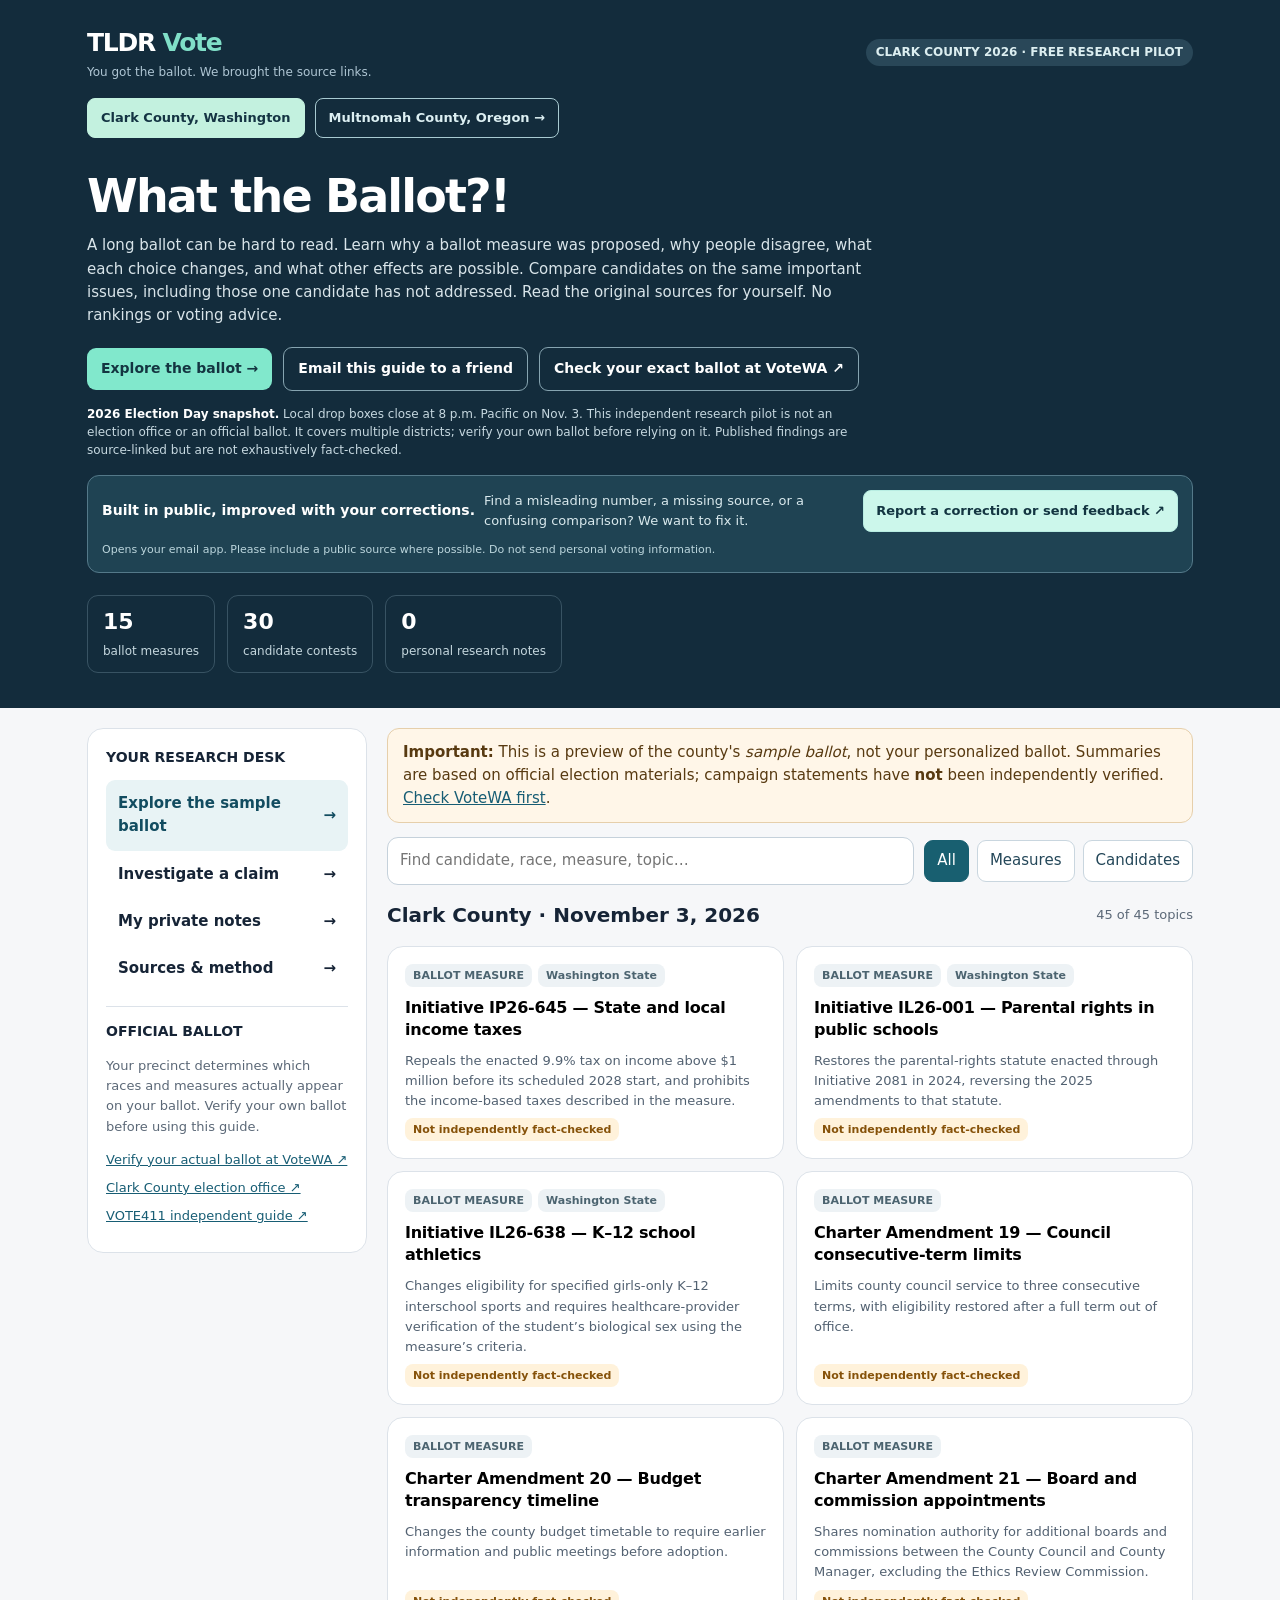
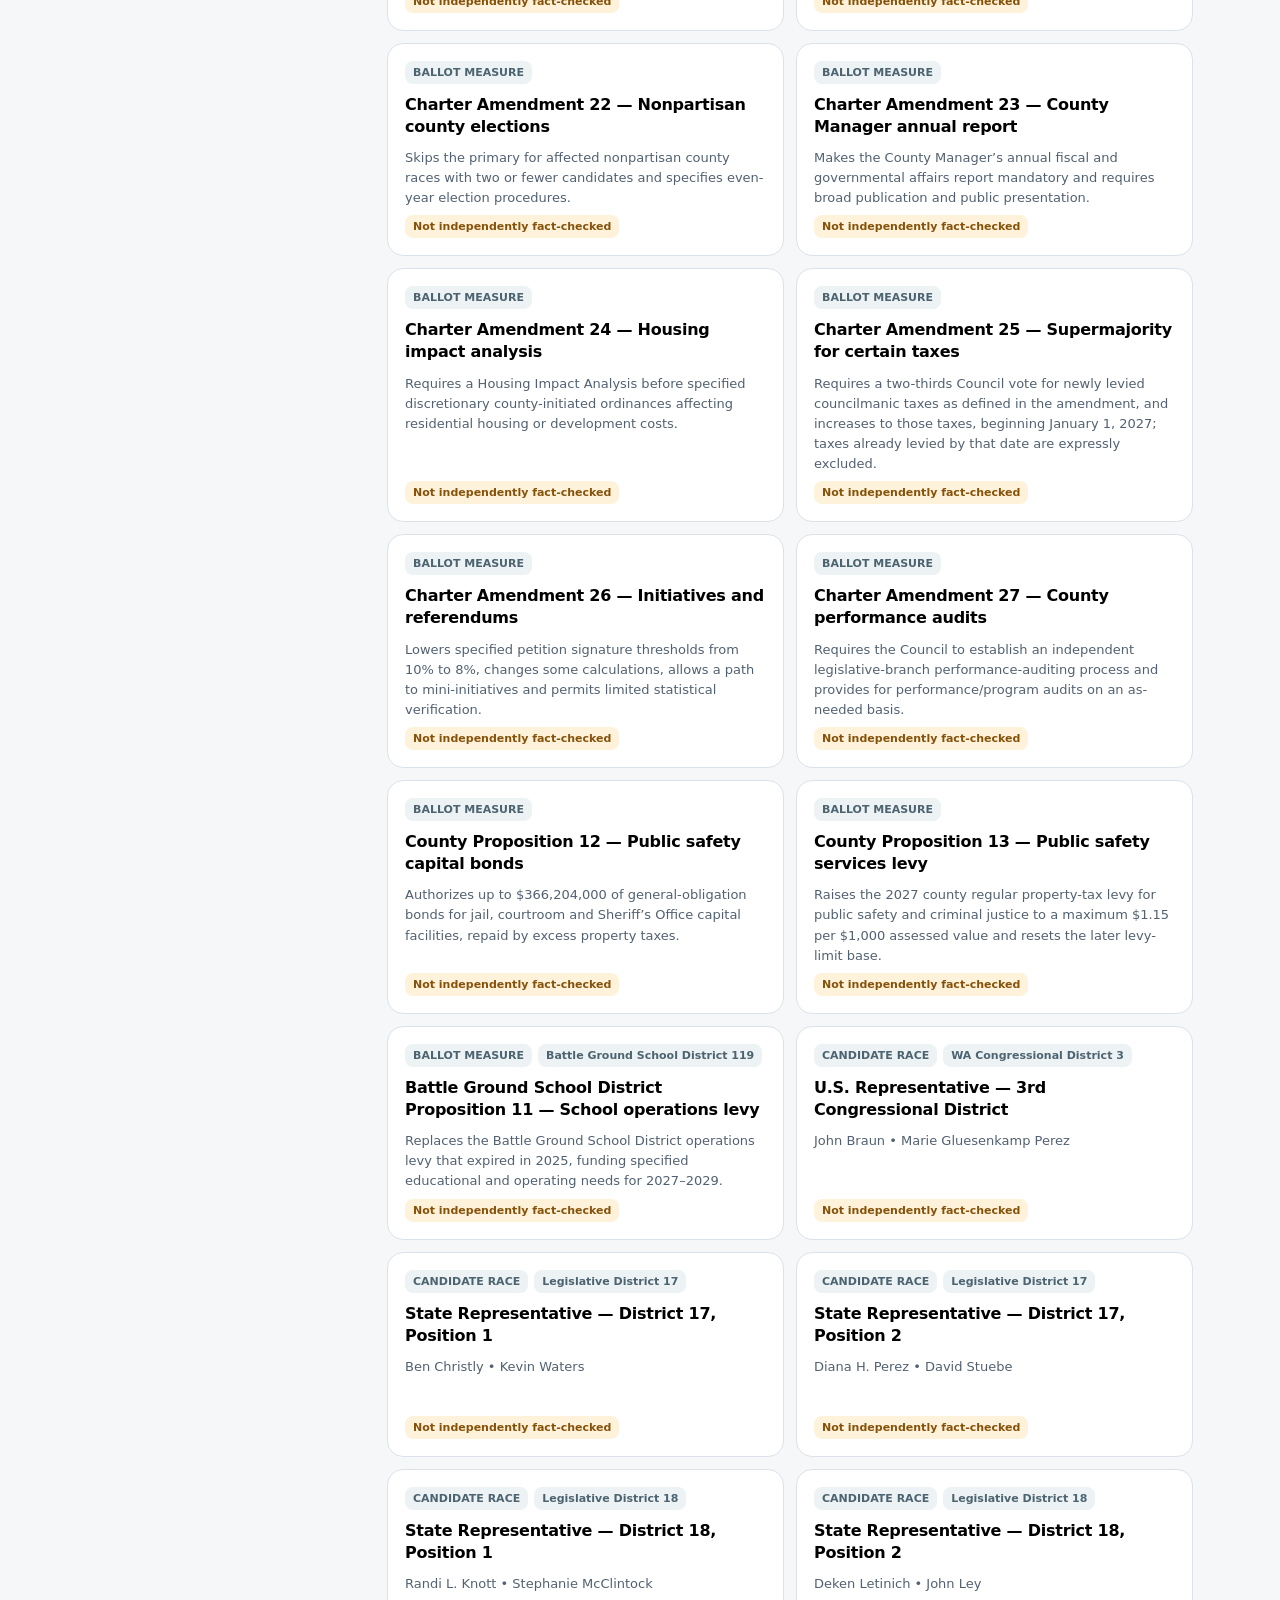
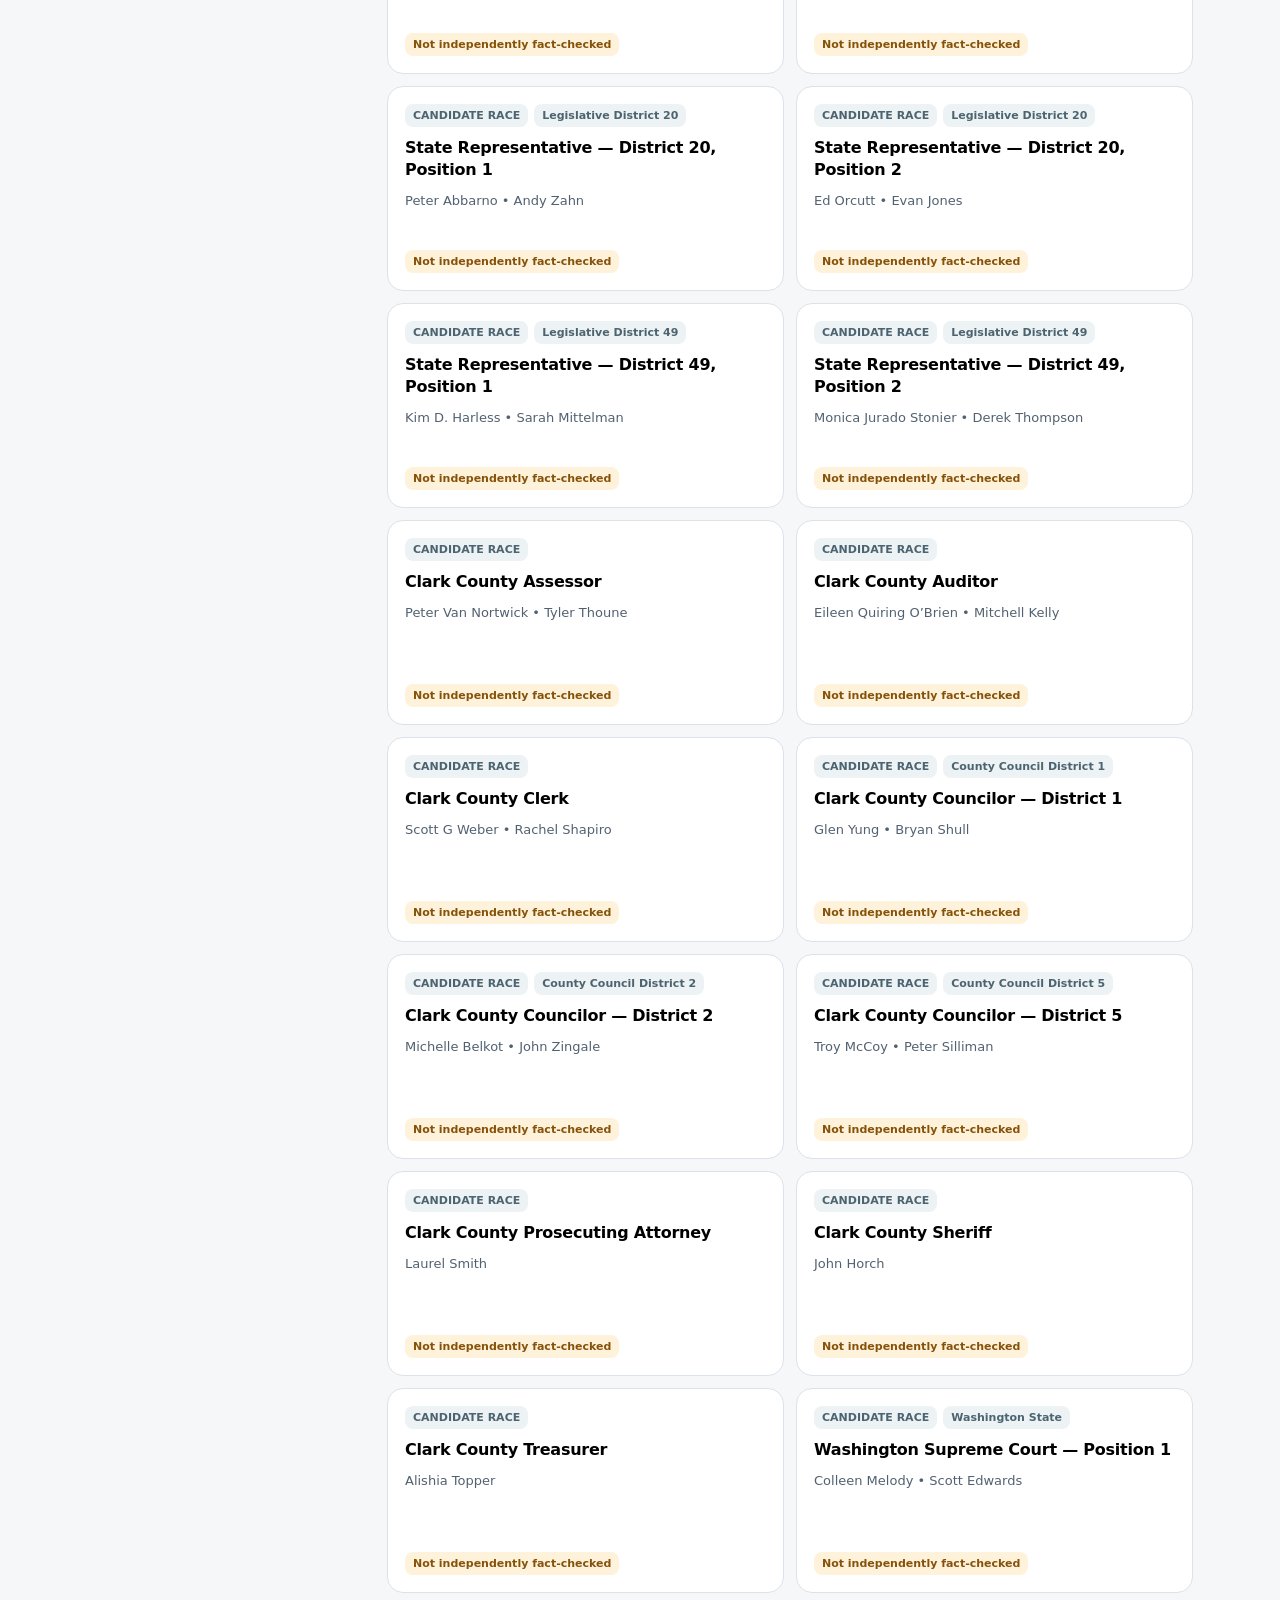
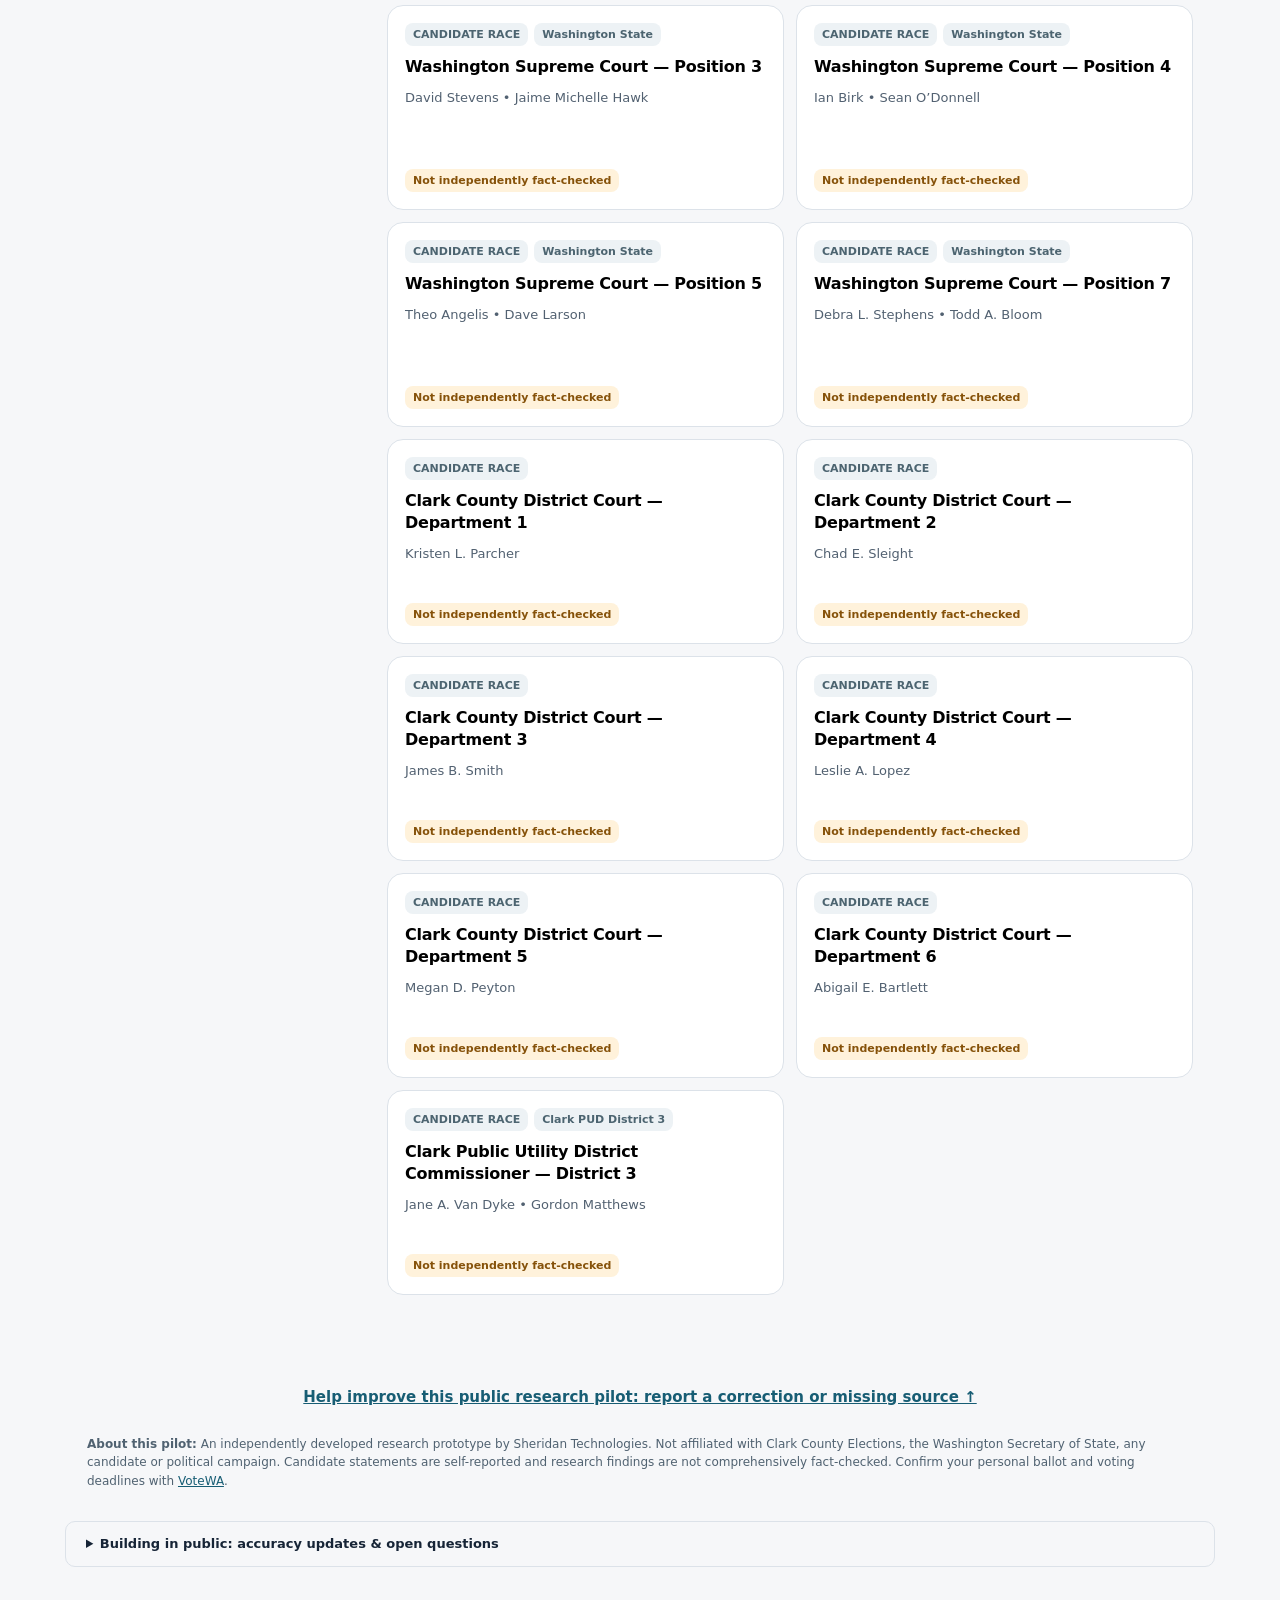
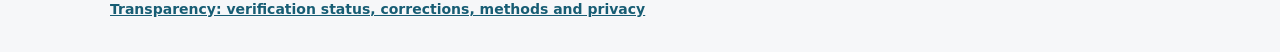
==== commit 41a650b5: "TLDR-Vote-Clark-Motivations-and-Issues-2026-11-03-FULL-PREVIEW" ====
--- a/index.html
+++ b/index.html
@@ -24,7 +24,66 @@
 .plain-words dt{font-weight:750}
 .plain-words dd{margin:0}
 @media(max-width:650px){.plain-section{padding:15px 13px}.plain-choice-grid{grid-template-columns:1fr}.plain-words dl{display:block}.plain-words dt{margin-top:12px}}
-.plain-advanced{margin:21px 0;padding:13px 15px;border:1px solid #c3d4da;border-radius:12px;background:white}.plain-advanced>summary{font-size:17px;font-weight:800;cursor:pointer;color:#0d5568;padding:5px}.plain-advanced[open]>summary{margin-bottom:18px}.plain-advanced:focus-within{border-color:#298b91}</style><meta name="robots" content="noindex, follow, noarchive">
+.plain-advanced{margin:21px 0;padding:13px 15px;border:1px solid #c3d4da;border-radius:12px;background:white}.plain-advanced>summary{font-size:17px;font-weight:800;cursor:pointer;color:#0d5568;padding:5px}.plain-advanced[open]>summary{margin-bottom:18px}.plain-advanced:focus-within{border-color:#298b91}
+/* Clear, explanatory Clark reader layer */
+.clear-explainer{padding:20px 22px;margin:22px 0 24px;background:#fff;border:1px solid #b8cdd2;border-top:4px solid #2b727c;border-radius:12px;color:#203540}
+.clear-explainer .clear-eyebrow{color:#175968;font-size:12px;font-weight:800;letter-spacing:.07em}
+.clear-explainer h3{font-size:clamp(23px,3vw,29px);line-height:1.22;letter-spacing:-.02em;margin:6px 0 20px}
+.clear-explainer h4{font-size:17px;line-height:1.35;margin:0 0 8px}
+.clear-explainer p{font-size:16px;line-height:1.65;margin:0 0 12px}
+.clear-head{padding-bottom:12px;border-bottom:1px solid #ccd9dc;margin-bottom:16px}
+.clear-decision{margin:8px 0 19px}
+.clear-choices{display:grid;grid-template-columns:repeat(2,minmax(0,1fr));gap:14px;margin:15px 0}
+.clear-choice{min-width:0;background:#f7f9fa;border:1px solid #c5d2d6;padding:16px;border-radius:10px;overflow-wrap:anywhere}
+.clear-choice h4{padding-bottom:7px;border-bottom:1px solid #cdd8dc}
+.clear-choice p{margin-bottom:0}
+.clear-facts{display:grid;grid-template-columns:repeat(2,minmax(0,1fr));gap:21px;padding:18px 0;border-top:1px solid #d9e1e4;border-bottom:1px solid #d9e1e4}
+.clear-facts h4{font-size:16px}
+.clear-tradeoff{padding:18px 0 6px}
+.clear-caution{padding:16px 18px;margin:9px 0 17px;border-left:3px solid #477b83;background:#f0f4f5;border-radius:0 8px 8px 0}
+.clear-original{padding:12px 0;border-top:1px solid #d7e2e5;margin-top:17px;font-size:14px}
+.clear-explainer .clear-source-note,.clear-explainer .clear-disclosure{font-size:13px;color:#435b66}
+.clear-disclosure{margin-top:12px!important}
+.clear-citation{margin-top:15px!important;font-size:13px!important}
+.clear-glossary{border:1px solid #ccd8db;border-radius:9px;padding:11px 14px;margin-top:14px}
+.clear-glossary summary{cursor:pointer;font-weight:720;font-size:14px}
+.clear-glossary dl{display:grid;grid-template-columns:minmax(130px,170px) 1fr;gap:9px 15px;margin:15px 0 0}
+.clear-glossary dt{font-weight:700}
+.clear-glossary dd{margin:0}
+@media(max-width:700px){
+ .clear-explainer{padding:17px 15px}
+ .clear-choices,.clear-facts{grid-template-columns:1fr;gap:11px}
+ .clear-facts{gap:17px}
+ .clear-glossary dl{display:block}
+ .clear-glossary dt{margin-top:13px}
+}
+
+/* Rationale and matched-issue comparisons */
+.motivation-panel{background:#f6f8fa;border:1px solid #ccd7dd;border-radius:12px;padding:17px;margin:16px 0 18px}
+.motivation-panel>h4{font-size:17px;margin:4px 0 9px}
+.motivation-panel>p{font-size:15px}
+.motivation-sides{display:grid;grid-template-columns:repeat(2,minmax(0,1fr));gap:13px;margin:14px 0 20px}
+.motivation-side{background:white;border:1px solid #d3dce1;border-radius:9px;padding:13px}
+.motivation-side h4{font-size:16px;line-height:1.3}
+.motivation-side p{font-size:15px}
+.motivation-sources{background:white;border:1px solid #d0dde1;border-radius:9px;padding:11px 13px;overflow-wrap:anywhere}
+.motivation-sources summary{font-size:14px}
+.issue-comparison{border-top:1px solid #d7e1e5;padding-top:19px;margin-top:20px}
+.issue-comparison>h4{font-size:19px;margin-bottom:9px}
+.issue-comparison>p{font-size:14px}
+.issue-matrix-row{border:1px solid #cad7dc;border-radius:11px;overflow:hidden;margin:13px 0}
+.issue-matrix-row h5{font-size:15px;margin:0;padding:10px 13px;background:#e9f1f4;color:#174455;border-bottom:1px solid #cad7dc}
+.issue-matrix-people{display:grid;grid-template-columns:repeat(2,minmax(0,1fr))}
+.issue-matrix-people:has(> :only-child){grid-template-columns:1fr}
+.issue-matrix-cell{min-width:0;padding:13px;overflow-wrap:anywhere;background:white}
+.issue-matrix-cell+.issue-matrix-cell{border-left:1px solid #cad7dc}
+.issue-matrix-cell b{display:block;margin-bottom:8px}
+.issue-matrix-cell p{font-size:15px;margin-bottom:7px}
+.issue-matrix-cell .no-position{color:#53636c;font-style:italic}
+.source-state{font-size:12px;color:#50636c}
+.source-short{font-size:12px;margin-top:10px}
+@media(max-width:700px){.motivation-sides,.issue-matrix-people{grid-template-columns:1fr}.issue-matrix-cell+.issue-matrix-cell{border-left:0;border-top:1px solid #cad7dc}}
+</style><meta name="robots" content="noindex, follow, noarchive">
 <meta name="description" content="What the Ballot?! Explore Clark County's 2026 races and measures in plain English, with original sources, comparisons, and clearly labeled research gaps.">
 <meta property="og:type" content="website">
 <meta property="og:site_name" content="TLDR Vote">
@@ -41,7 +100,7 @@
 <meta property="og:image:height" content="604">
 <meta property="og:image:alt" content="What the Ballot?! Clark County election research homepage screenshot">
 </head><body>
-<header class="hero"><div class="shell"><div class="head"><div><div class="brand">TLDR<span> Vote</span></div><div class="mini">You got the ballot. We brought the source links.</div></div><span class="pill pilot">CLARK COUNTY 2026 · FREE RESEARCH PILOT</span></div><nav aria-label="Choose election county" class="county-switch-tldr"><a href="/" aria-current="page">Clark County, Washington</a><a href="/multnomah/">Multnomah County, Oregon →</a></nav><h1>What the Ballot?!</h1><p>A long ballot can be hard to read. Start with short, easy explanations of 30 races and 15 measures. See what each choice means, read what candidates say, and check the original sources. No rankings or voting advice.</p><div class="launch-actions"><a class="launch-cta" href="#main">Explore the ballot →</a><a class="launch-share" href="mailto:?subject=What%20the%20Ballot%3F%21%20%E2%80%94%20Clark%20County%202026%20voter%20guide&body=I%20found%20a%20free%20Clark%20County%202026%20ballot-research%20pilot.%20It%20compares%20candidates%20and%20measures%20and%20links%20to%20original%20sources.%20It%20isn%27t%20an%20official%20or%20personalized%20ballot%2C%20and%20some%20findings%20remain%20unverified.%20https%3A//tldrvote.sheridansystems.tech/">Email this guide to a friend</a><a class="launch-share" href="https://voter.votewa.gov/" target="_blank" rel="noopener noreferrer">Check your exact ballot at VoteWA ↗</a></div><p class="launch-caveat"><b>2026 Election Day snapshot.</b> Local drop boxes close at 8 p.m. Pacific on Nov. 3. This independent research pilot is not an election office or an official ballot. It covers multiple districts; verify your own ballot before relying on it. Published findings are source-linked but are not exhaustively fact-checked.</p><div class="launch-feedback" id="feedback"><b>Built in public, improved with your corrections.</b><span>Find a misleading number, a missing source, or a confusing comparison? We want to fix it.</span><a href="mailto:james@sheridantech.io?subject=TLDR%20Vote%20-%20correction%20or%20feedback&body=Please%20describe%20the%20issue%20or%20improvement%3A%0A%0ARelevant%20race%20or%20measure%3A%0A%0AOriginal%20source%20URL%20%28if%20any%29%3A%0A%0A">Report a correction or send feedback ↗</a><small>Opens your email app. Please include a public source where possible. Do not send personal voting information.</small></div><div class="metrics"><div class="metric"><b id="stat-measures">15</b><span>ballot measures</span></div><div class="metric"><b id="stat-races">30</b><span>candidate contests</span></div><div class="metric"><b id="stat-notes">0</b><span>personal research notes</span></div></div></div></header>
+<header class="hero"><div class="shell"><div class="head"><div><div class="brand">TLDR<span> Vote</span></div><div class="mini">You got the ballot. We brought the source links.</div></div><span class="pill pilot">CLARK COUNTY 2026 · FREE RESEARCH PILOT</span></div><nav aria-label="Choose election county" class="county-switch-tldr"><a href="/" aria-current="page">Clark County, Washington</a><a href="/multnomah/">Multnomah County, Oregon →</a></nav><h1>What the Ballot?!</h1><p>A long ballot can be hard to read. Learn why a ballot measure was proposed, why people disagree, what each choice changes, and what other effects are possible. Compare candidates on the same important issues, including those one candidate has not addressed. Read the original sources for yourself. No rankings or voting advice.</p><div class="launch-actions"><a class="launch-cta" href="#main">Explore the ballot →</a><a class="launch-share" href="mailto:?subject=What%20the%20Ballot%3F%21%20%E2%80%94%20Clark%20County%202026%20voter%20guide&body=I%20found%20a%20free%20Clark%20County%202026%20ballot-research%20pilot.%20It%20compares%20candidates%20and%20measures%20and%20links%20to%20original%20sources.%20It%20isn%27t%20an%20official%20or%20personalized%20ballot%2C%20and%20some%20findings%20remain%20unverified.%20https%3A//tldrvote.sheridansystems.tech/">Email this guide to a friend</a><a class="launch-share" href="https://voter.votewa.gov/" target="_blank" rel="noopener noreferrer">Check your exact ballot at VoteWA ↗</a></div><p class="launch-caveat"><b>2026 Election Day snapshot.</b> Local drop boxes close at 8 p.m. Pacific on Nov. 3. This independent research pilot is not an election office or an official ballot. It covers multiple districts; verify your own ballot before relying on it. Published findings are source-linked but are not exhaustively fact-checked.</p><div class="launch-feedback" id="feedback"><b>Built in public, improved with your corrections.</b><span>Find a misleading number, a missing source, or a confusing comparison? We want to fix it.</span><a href="mailto:james@sheridantech.io?subject=TLDR%20Vote%20-%20correction%20or%20feedback&body=Please%20describe%20the%20issue%20or%20improvement%3A%0A%0ARelevant%20race%20or%20measure%3A%0A%0AOriginal%20source%20URL%20%28if%20any%29%3A%0A%0A">Report a correction or send feedback ↗</a><small>Opens your email app. Please include a public source where possible. Do not send personal voting information.</small></div><div class="metrics"><div class="metric"><b id="stat-measures">15</b><span>ballot measures</span></div><div class="metric"><b id="stat-races">30</b><span>candidate contests</span></div><div class="metric"><b id="stat-notes">0</b><span>personal research notes</span></div></div></div></header>
 <div class="shell layout"><aside class="sidebar"><h2>YOUR RESEARCH DESK</h2><nav aria-label="Primary" id="nav"><button class="navbtn" data-view="explore" aria-current="true">Explore the sample ballot <span>→</span></button><button class="navbtn" data-view="claims" aria-current="false">Investigate a claim <span>→</span></button><button class="navbtn" data-view="notes" aria-current="false">My private notes <span>→</span></button><button class="navbtn" data-view="sources" aria-current="false">Sources & method <span>→</span></button></nav><hr style="border:0;border-top:1px solid var(--line);margin:14px 0"><h2>OFFICIAL BALLOT</h2><p>Your precinct determines which races and measures actually appear on your ballot. Verify your own ballot before using this guide.</p><a href="https://voter.votewa.gov/" target="_blank" rel="noopener noreferrer">Verify your actual ballot at VoteWA ↗</a><div class="sourcelist"><a href="https://clark.wa.gov/elections/november-3-2026-general-special-election" target="_blank" rel="noopener noreferrer">Clark County election office ↗</a><a href="https://www.vote411.org/ballot" target="_blank" rel="noopener noreferrer">VOTE411 independent guide ↗</a></div></aside><main class="main" id="main" aria-live="polite"><div class="warn"><b>Important:</b> This is a preview of the county's <em>sample ballot</em>, not your personalized ballot. Summaries are based on official election materials; campaign statements have <b>not</b> been independently verified. <a href="https://voter.votewa.gov/" target="_blank" rel="noopener noreferrer">Check VoteWA first</a>.</div><section id="content"></section></main></div>
 <script id="seed" type="application/json">{
   "id": "clark-2026-general",
@@ -6078,9 +6137,12 @@
   }
 }</script>
 <script id="plain-language" type="application/json">{"version":1,"review_date":"2026-11-03","purpose":"Short, plain-language starter summaries for Clark County; not independent fact checks.","disclosure":"We explain what the ballot says in short sentences. Candidate priorities are what candidates say they want. Money amounts may be estimates. Always read the official source for exact wording.","measures":{"IP26-645":{"about":"Washington passed a tax on yearly income over $1 million. That tax is set to start with 2028 income. This vote asks whether to cancel it and block the kinds of income taxes named in the measure.","yes":"Cancel the new income tax before it starts, and add the measure’s limits on income taxes.","no":"Keep the tax law as it is now, unless lawmakers or courts change it later.","money":"State budget staff estimate the state would get about $11.4 billion less over five budget years if the tax is canceled. This is an estimate, not money already collected.","remember":"This does not mean every person pays the tax. The planned tax is on income above $1 million. Supporters and opponents use different time periods for their money claims."},"IL26-001":{"about":"This vote is about what information parents can get from schools and when schools must share it. It would bring back an earlier version of a state law.","yes":"Bring back the earlier parent-rights rules, including a shorter wait for certain school records.","no":"Keep the newer version of these rules.","money":"The state expects little or no direct cost. Some schools might have small costs to update their rules.","remember":"A YES or NO vote does not decide whether parents have any rights at all. Other laws still apply. There is disagreement about student privacy and safety."},"IL26-638":{"about":"This would change who can join girls-only teams in certain school sports. It also sets rules for how students’ sex can be checked by a health care provider.","yes":"Use the new team rules. The state says transgender girls would generally not be allowed on these girls’ teams.","no":"Keep the current team rules unless another law changes them.","money":"The state expects about $21,000 for guidance updates, plus school costs it cannot yet predict.","remember":"The measure lists different ways a provider may check eligibility. It does not say every student must take every test. People disagree about fairness, privacy, and harm."},"Charter 19":{"about":"This would limit how long someone can stay on the County Council without taking a break.","yes":"Allow up to three terms in a row. A council member could run again after sitting out one full term.","no":"Do not add this new term limit.","money":"The official explanation gives no dollar cost.","remember":"This is not a lifetime ban on serving. It is a rule about serving terms back to back."},"Charter 20":{"about":"This would make the county share budget plans earlier. The budget says how the county plans to spend money.","yes":"Require an earlier budget schedule, with more time for people to read and discuss the plan.","no":"Keep the current budget rules.","money":"The official explanation does not give a cost.","remember":"The vote changes the steps used to make the budget. It does not approve a new tax or promise lower spending."},"Charter 21":{"about":"County boards are groups that help with county work. This would change who can suggest people to serve on some of those boards.","yes":"Let both the County Council and County Manager suggest members for more boards. The Council still makes the final choice.","no":"Keep the current rules for suggesting members.","money":"The official explanation gives no dollar cost.","remember":"The county Ethics Review Commission is left out of this change. Being allowed to suggest someone is not the same as choosing them."},"Charter 22":{"about":"Some county races have only one or two people running. This would change when those races need a first-round election.","yes":"Skip the primary (first-round election) for covered nonpartisan races with two or fewer candidates.","no":"Keep the county’s current election rules.","money":"Supporters expect some savings, but the official explanation gives no dollar amount.","remember":"The offices covered are already nonpartisan, meaning candidates do not run under a party label for the office. This would not change every election."},"Charter 23":{"about":"The County Manager would have to give the public a report each year about county money and work.","yes":"Make the report and a public presentation required every year.","no":"Do not add this new reporting rule.","money":"The official explanation does not give a cost.","remember":"The proposal does not say the county must mail a printed report to every home."},"Charter 24":{"about":"Before some county rule changes that affect housing, the county would have to study how the change might affect homes and costs.","yes":"Require a housing study for the kinds of county-made rules covered by the measure.","no":"Do not make the housing study a rule in the county charter.","money":"The official explanation gives no fixed cost for these studies.","remember":"This would require a study, not force the county to build homes or lower prices. Routine changes required by state law are excluded."},"Charter 25":{"about":"This would make it harder for the County Council to approve certain new taxes or raise those taxes.","yes":"Require at least four YES votes on a five-member Council for the new taxes covered by this rule.","no":"Keep the current Council voting rules for these taxes.","money":"This vote does not lower any tax right away. What happens later depends on future Council votes.","remember":"Many charges and taxes are not covered. Taxes already being collected on January 1, 2027 are excluded."},"Charter 26":{"about":"Residents can collect signatures to ask for a vote on county rules. This would make that process easier in some cases.","yes":"Lower certain signature requirements from 10% to 8%, and change how some petitions are checked.","no":"Keep the current petition rules.","money":"Supporters think it may save staff time, but no dollar amount is confirmed.","remember":"The percentages use a special vote-count formula. They do not mean 8% of everyone living in the county. A small petition still does not automatically get on the ballot."},"Charter 27":{"about":"An audit is a check of how money is spent or how well a program works. This would create a way for the Council to ask for more county program audits.","yes":"Require an audit process and allow extra audits when needed.","no":"Keep the current county audit rules.","money":"The sides disagree about cost. The proposal does not order one paid audit each year, but setting up and using the process could still cost money.","remember":"The county already has other required audits. These would be a different kind of check."},"Prop 12":{"about":"The county wants to borrow money for jail space, courtrooms, and Sheriff’s Office buildings.","yes":"Allow up to about $366 million in bonds (borrowed money). Property taxes would pay back the borrowing and interest.","no":"Do not allow this borrowing plan through this vote.","money":"The county estimates about $711 million in total payments over time, including interest. Its homeowner example averages about $86 a year, but actual taxes can differ.","remember":"Borrowing for buildings is different from paying the people who work there. Proposition 13 is a separate vote about services and staff."},"Prop 13":{"about":"The county wants to collect more property tax to pay for police, courts, and other public safety work.","yes":"Allow the county to raise this part of the property tax in 2027 and use the higher amount when setting later tax limits.","no":"Do not allow this extra tax increase. Existing taxes and services do not simply disappear.","money":"For a home with a taxable value of $600,000, this one part of the bill would go up by about $264 a year, using the stated rates. Other parts of the tax bill are separate.","remember":"An opposing committee later said it would withdraw its earlier opposition. Read both statements, not just the first one. This is not a 62% rise in your whole tax bill."},"Prop 11 BGSD":{"about":"Battle Ground schools want a new three-year property tax to help pay for school programs and daily costs.","yes":"Approve school taxes for 2027, 2028, and 2029.","no":"Do not approve this school tax. Other school taxes and funding are separate.","money":"The three-year total is about $116 million. At the school district’s estimated rate, a home with $650,000 in taxable value would pay about $1,144 a year for this tax alone.","remember":"Only voters in the Battle Ground School District decide this. The last operations levy ended in 2025, so this is not simply the same tax continuing through 2026."}},"candidates":{"John Braun":"He says he wants lower taxes, less government spending, more factory jobs, safer communities, and more say for parents in schools.","Marie Gluesenkamp Perez":"She says she wants more skilled-trade jobs, lower housing and childcare costs, cheaper health care, and rules against conflicts of interest in Congress.","Ben Christly":"He says he wants stronger schools, more job training, more affordable homes, support for small businesses, and easier access to health care.","Kevin Waters":"He says he wants better roads and internet service, stronger schools, more affordable homes, and safer communities.","Diana H. Perez":"She says she wants lower housing costs, better roads, stronger schools, and easier access to health care and childcare.","David Stuebe":"He says he wants safer communities, affordable homes, careful use of tax money, and more open government.","Randi L. Knott":"She says she wants better-paying jobs, homes families can afford, and schools, health care, and public services that work better for families.","Stephanie McClintock":"She says she wants fewer tax increases, less wasteful spending, fewer costly school rules, more police support, and more business growth.","Deken Letinich":"He says he wants a new bridge, more homes and childcare spaces, lower daily costs, better treatment for workers, and abortion rights.","John Ley":"He says he wants to end certain taxes, lower some property taxes, add police and mental health workers, and build bridges without tolls or light rail.","Peter Abbarno":"He says he wants lower taxes, safer neighborhoods, a government that answers to people, and more jobs and school opportunities.","Andy Zahn":"He says he wants more jobs in smaller towns, affordable homes, public transportation and health care. He opposes new data centers.","Ed Orcutt":"He says he wants good-paying local jobs, protection for property owners, and public services funded without new taxes.","Evan Jones":"He says he wants building projects to get approved faster, better roads and public works, safer jobs, and more local work.","Kim D. Harless":"She says she wants cheaper housing and childcare, better school funding, health care for more people, public transit, and environmental protection.","Sarah Mittelman":"She says she wants daily life to cost less, safer communities, clearer government decisions, and better help for people in mental health crises.","Monica Jurado Stonier":"She says she wants more school support for students with disabilities, good jobs, more affordable health care, housing, and childcare.","Derek Thompson":"He says he wants to change how schools get money, protect small businesses during construction, and make government spending easier to track.","Peter Van Nortwick":"He says he wants to help people understand property taxes, expand tax relief for eligible older homeowners, and improve the assessor’s office.","Tyler Thoune":"He says property values used for taxes should match market evidence. He wants clearer records and better help when people challenge a value.","Eileen Quiring O’Brien":"She says she wants careful reviews of elections and voter lists, checks on government spending, and better service from the Auditor’s Office.","Mitchell Kelly":"He says he wants fair elections, correct records, strong money checks, and an Auditor’s Office that runs well.","Scott G Weber":"He says he wants court records to stay safe, easier online court filing, better collection of money owed to victims, and helpful service.","Rachel Shapiro":"She says she wants court records to be correct and easy to use, quicker service, clearer money records, and regular public office hours.","Glen Yung":"He says he wants more stable housing, help for people without homes, safer communities, cleaner water, and teamwork among local leaders.","Bryan Shull":"He says he wants the county to try other options before raising taxes, improve safety and roads, support businesses, and track homelessness programs.","Michelle Belkot":"She says she opposes new taxes, unwanted city-boundary changes, bridge tolls, and public funding for light rail. She puts police and roads first.","John Zingale":"He says he wants better roads and services, more homes people can afford, protection for open space, and a county government that listens.","Troy McCoy":"He says he wants careful spending, growth the county can handle, better roads and public safety, and a public vote before county taxes pay for light rail.","Peter Silliman":"He says he wants changes to county rules, safer neighborhoods, more checks on taxes and government, affordable housing, and better parks and roads.","Laurel Smith":"She says she wants people who commit crimes held responsible, fair treatment of victims, and decisions based on evidence.","John Horch":"He says the Sheriff’s Office needs more workers to answer calls, investigate crimes, handle traffic problems, and help victims.","Alishia Topper":"She says she wants to protect public money, invest it carefully, explain how it is handled, and help taxpayers.","Colleen Melody":"She says courts should protect people’s rights, give everyone a fair chance to be heard, and make decisions free from political pressure.","Scott Edwards":"He says judges should closely follow the words of the law, make steady and fair decisions, and answer for their work.","David Stevens":"He says judges should protect rights and follow the law instead of making new government policy.","Jaime Michelle Hawk":"She says courts should protect rights and be fair to people who cannot pay for a lawyer, workers, and families.","Ian Birk":"He says judges should be fair to everyone, make their own decisions, and think about how court rulings affect families.","Sean O’Donnell":"He says he wants fair courts that protect rights, treat crime victims fairly, and use his experience with family and criminal cases.","Theo Angelis":"He says he wants courts that people can use, fair treatment, and legal help for people who cannot afford it.","Dave Larson":"He says courts should be fair, independent of politics, and able to respond to crime and addiction with care and accountability.","Debra L. Stephens":"She says courts should treat people fairly, make decisions without political pressure, and work openly and well.","Todd A. Bloom":"He says his business, money, and military background would help him bring balance, fairness, and careful thinking to the court.","Kristen L. Parcher":"She says people should have a fair chance to be heard in court and be treated with patience, respect, and care.","Chad E. Sleight":"He says everyone who comes to court should be treated fairly and with respect.","James B. Smith":"He says judges should use facts and laws to make fair decisions. He also points to work helping veterans in court.","Leslie A. Lopez":"She says courts should be fair and easy to use, and that judges should prepare carefully and treat everyone with respect.","Megan D. Peyton":"She says courts should be fair, clear, and respectful of the challenges people bring with them.","Abigail E. Bartlett":"She says courts should be fair and easy to understand, and that special treatment courts can help with problems linked to drug use.","Jane A. Van Dyke":"She says she wants dependable power and water, programs that save resources, and help for customers who struggle with bills.","Gordon Matthews":"He says he wants more solar power, better planning for growing electricity needs, and changes to community solar programs."},"glossary":{"Ballot":"The list of choices you can vote on.","Tax":"Money people pay to government.","Levy":"A tax collected for a specific purpose.","Bond":"Money the government borrows and pays back, usually with interest.","Interest":"Extra money paid back on a loan.","Charter":"The main rules for how a county government works.","Audit":"A check of money or how well a program works.","Primary":"The first round of an election.","Property tax":"A tax based on the assessed value of land or buildings.","Assessed value":"A value used to calculate property tax. It may differ from the sale price.","Nonpartisan":"An election where the office is not labeled with a political party.","Estimate":"A best guess based on available information. It could change."}}</script>
+<!-- BEGIN CLEARER CLARK EDITION --><script id="motivation-data" type="application/json">{"version":1,"research_date":"2026-11-03","method":"Rationales attributed to the published voters pamphlet committees or official explanatory text. Reasons for supporting or questioning a change are presented without claiming to know anyone’s private motives. Potential secondary effects are clearly labeled contingent interpretations, not established future results. Missing submitted opposition is not manufactured.","no_formal_opponent_note":"When no formal opposing committee statement was located in the reviewed pamphlet, we show an analytical concern as a question, not as a position claimed by voters or opponents.","measures":{"IP26-645":{"problem":"Washington passed a tax on annual income above $1 million, and the question is whether that tax should begin as scheduled.","supporters_reason":"Supporters say a new state income tax could discourage business investment and make it easier to expand income taxes later. Their goal is to prevent that kind of tax from taking effect.","opponents_reason":"Opponents want to keep a source of revenue mainly collected from very high incomes. They argue that removing it could make it harder to fund schools, health services, and other programs.","secondary_effects":"Repealing the tax would also prohibit certain future income taxes under the measure’s terms. Future lawmakers could choose different taxes, spending cuts, or other changes in response to less revenue; this measure does not dictate which programs would lose money.","argument_basis":"pamphlet_arguments","editor_note":""},"IL26-001":{"problem":"Families, schools and lawmakers disagree about how quickly parents should receive student information and how schools should protect sensitive records.","supporters_reason":"Supporters want parents to know more about their children’s school experiences and receive covered records sooner. They believe parents need that information to guide their children and challenge school decisions.","opponents_reason":"Opponents are concerned that broader access and notification rules could reveal sensitive information in situations where a student may need privacy or protection.","secondary_effects":"Schools could have to change how staff handle requests and notifications. The consequences can differ for ordinary records and sensitive medical or child-protection situations; other privacy laws and the limited investigation exception still matter.","argument_basis":"pamphlet_arguments","editor_note":""},"IL26-638":{"problem":"People disagree about how girls-only school sports should determine eligibility, and how to balance sex-based competitive categories with privacy and student participation.","supporters_reason":"Supporters argue the new eligibility definition would protect opportunities and competitive fairness for girls in the covered sports.","opponents_reason":"Opponents are concerned about excluding transgender girls and about possible burdens, privacy problems and disputes when schools or providers verify eligibility.","secondary_effects":"The rules could change team participation, require provider paperwork and create school compliance work. Lawsuits or conflicts with other rules are possible but not certain; no comprehensive participation or health-cost estimate was verified.","argument_basis":"pamphlet_arguments","editor_note":""},"Charter 19":{"problem":"Some residents want to prevent county councilors from holding the same seat for many terms in a row.","supporters_reason":"Supporters believe a break after three terms would make more opportunities for new candidates and reduce advantages from long incumbency.","opponents_reason":"Opponents argue that voters should be able to keep an experienced councilor without a forced break, especially if the person is doing work voters like.","secondary_effects":"Term limits could increase turnover and reduce experience within the Council. They might also shift more institutional knowledge to unelected staff. Those possible effects have not been measured for this amendment.","argument_basis":"pamphlet_arguments","editor_note":""},"Charter 20":{"problem":"Residents sometimes do not get much time to review complicated county budgets before decisions are made.","supporters_reason":"Supporters want budget numbers and meetings earlier so residents and councilors can ask questions before the county adopts its spending plan.","opponents_reason":"Opponents question whether a fixed schedule belongs in the Charter and whether extra steps or early estimates could increase work without improving decisions.","secondary_effects":"Earlier deadlines may improve public access but can create pressure to produce estimates before all information is available. This measure does not guarantee lower taxes or more public participation.","argument_basis":"pamphlet_arguments","editor_note":"The schedule and any workload effect should be checked against actual budget operations."},"Charter 21":{"problem":"Some decisions about appointments to advisory boards depend heavily on who is allowed to nominate people.","supporters_reason":"Supporters want elected councilors as well as the County Manager to propose people for more county boards, while keeping final appointments with the Council.","opponents_reason":"No formal opposing statement was located in the reviewed pamphlet. A possible question to examine is whether shared nomination authority would improve recruitment or complicate appointments.","secondary_effects":"The balance of influence over who is considered for county boards could change. That does not automatically change board decisions, and the Ethics Review Commission is excluded.","argument_basis":"no_formal_opponent","editor_note":"The possible concern is an analytical question, NOT attributed to a submitted opposing committee."},"Charter 22":{"problem":"Some local races have only one or two candidates. A primary normally helps narrow down larger fields to the people who advance.","supporters_reason":"Supporters say holding a primary when no one needs to be eliminated wastes election money. They want a simpler election process.","opponents_reason":"Opponents say the primary gives challengers and voters an earlier, publicly supported chance to learn about the candidates. They worry that skipping it could make incumbents better known than challengers.","secondary_effects":"The change could save some administration costs and reduce the number of appearances on primary ballots, while also shortening the period when these races appear on mailed ballots. Neither the savings nor effect on voter knowledge is established by the text alone.","argument_basis":"pamphlet_arguments","editor_note":""},"Charter 23":{"problem":"Residents may want a regular public explanation of the county’s work and financial condition.","supporters_reason":"Supporters want a yearly report guaranteed by the Charter so residents can follow county money and activity rather than depend on officials choosing to publish one.","opponents_reason":"No formal opposing statement was located in the reviewed pamphlet. A possible concern is whether a mandated report adds staff work or becomes a promotional document instead of useful public information.","secondary_effects":"The Manager would have another required reporting step; publication could help scrutiny but could also consume staff resources. The proposal does not require printing and mailing it to every household.","argument_basis":"no_formal_opponent","editor_note":"The possible concern is an analytical question, NOT a reported opposing campaign position."},"Charter 24":{"problem":"County rules about land use and building can sometimes increase or decrease the supply and cost of housing.","supporters_reason":"Supporters believe a required housing-impact study would show tradeoffs before county leaders vote on rules that could make housing harder to build or afford.","opponents_reason":"Opponents question whether another required study could slow needed county decisions, cost money or repeat analysis already done.","secondary_effects":"The process could give Council clearer evidence but also add staff work and time for some proposals. A completed study would not itself change rent, create homes or require the Council to follow its findings.","argument_basis":"pamphlet_arguments","editor_note":""},"Charter 25":{"problem":"Some people want a stronger barrier before county leaders approve certain new taxes.","supporters_reason":"Supporters want a wider agreement on the Council—at least four of five members—before a covered new tax or increase can pass.","opponents_reason":"Opponents are concerned that a higher vote threshold could let a smaller group of councilors block funding even when most councilors believe a service needs it.","secondary_effects":"The rule could change which future tax proposals pass and how county leaders negotiate budgets. It would not directly lower existing taxes and excludes several kinds of charges and renewals.","argument_basis":"pamphlet_arguments","editor_note":""},"Charter 26":{"problem":"Residents can petition for changes, but collecting enough valid signatures for a countywide measure can be difficult.","supporters_reason":"Supporters want to lower some signature requirements so residents can bring more ideas directly to government or voters.","opponents_reason":"Opponents worry that lowering the bar may lead to more proposals, more election or verification work, and less support behind each one before it moves forward.","secondary_effects":"More petitions could reach county staff and Council; some could lead to ballot elections. An easier petition process would not guarantee a proposal becomes law, and mini-initiatives do not automatically go to the ballot.","argument_basis":"pamphlet_arguments","editor_note":""},"Charter 27":{"problem":"The County Council approves spending, but supporters say councilors should have a stronger independent way to check whether programs use public money effectively.","supporters_reason":"Supporters want the legislative branch to be able to commission performance audits that look for waste, problems or improvements in county programs.","opponents_reason":"Opponents question the cost, duplication with existing oversight, and whether the Council needs another audit process.","secondary_effects":"Audits may identify improvements and may also cost staff time or outside-contract money. The measure requires a process but does not require one paid audit every year; annual state-required audits remain separate.","argument_basis":"pamphlet_arguments","editor_note":""},"Prop 12":{"problem":"The county says its older jail and nearby justice facilities are crowded or outdated for today’s needs. The proposed answer is borrowing money for larger or updated facilities.","supporters_reason":"Supporters want enough space and safer buildings for jail operations, courtrooms and the Sheriff’s Office. They argue that delaying construction could leave existing problems unresolved.","opponents_reason":"No formal opposing statement was located in the reviewed pamphlet. A practical concern is that borrowing creates long-term property-tax obligations, with interest, and building space does not pay for the people needed to operate it.","secondary_effects":"Debt repayment could continue for decades. Construction costs may change; a larger facility could require additional staffing and operating money. The county says bonds would not be issued until operating funding is secured if the separate levy fails.","argument_basis":"no_formal_opponent","editor_note":"Financial and operating questions are analytical considerations, not an invented opposition committee."},"Prop 13":{"problem":"The county says public-safety and justice-system operations need more ongoing money, including for staff.","supporters_reason":"Supporters want more predictable funding for the Sheriff and justice system, including staffing and services that buildings alone cannot provide.","opponents_reason":"The original published opposition raised tax and budget concerns, but its committee later said it would withdraw opposition. Do not present its first argument as its unchanged current position.","secondary_effects":"The higher 2027 levy would become a base for future tax limits, not merely a one-year cost. The levy could fund services even if the separate jail bond fails; hiring enough qualified staff could still take time.","argument_basis":"withdrawn_opposition","editor_note":"Show the original statement AND the later committee rebuttal when comparing motivations."},"Prop 11 BGSD":{"problem":"Battle Ground School District says it needs money for school programs and daily operations after its previous local operations levy expired in 2025.","supporters_reason":"Supporters want local money to help pay for school staff, learning programs and services that the district says state funding does not fully cover.","opponents_reason":"Opponents question the added burden on property taxpayers and whether the district has made enough changes to control spending or prioritize classrooms.","secondary_effects":"If approved, the district would collect a local tax in 2027–2029, but passage would not restore every earlier cut. If rejected, the district would need other budget choices. The levy applies only within that school district, and actual property-tax rates may vary.","argument_basis":"pamphlet_arguments","editor_note":""}}}</script>
+<script id="issue-comparison-data" type="application/json">{"schema_version":1,"date":"2026-11-03","method":"Candidate policy fields were curated from the official candidate-supplied 2026 pamphlet statements and previously prepared source-attributed summaries; no party affiliation inference. Every issue asked of one candidate is also asked of every other candidate in the same contest. Blank positions are not filled by invention. Selected forum statements and official final-passage voting records have been added where they bear directly on an issue; those cells are labeled by source type rather than presented as equivalent evidence.","standards":{"scope":"Issue-by-issue comparison of topics raised by either person and relevant to the office. Not a promise of all possible policy stances.","stated":"Candidate stated priority, proposal, or description from cited pamphlet. This does not establish that the promise will happen.","not_found":"No explicit position found in the materials reviewed for this issue. This does not mean support, opposition, or no opinion.","judicial":"Judges should be evaluated on legal work and approach to applying law, not forced into pledges about cases that may come before them.","source_date":"2026-11-03"},"races":{"US House WA-03":{"office":"U.S. Representative — 3rd Congressional District","topics":[{"issue":"Taxes and government spending","a":"Calls for lower taxes, less unnecessary spending, and stronger checks on waste.","b":null},{"issue":"Jobs and workforce","a":"Wants to rebuild American manufacturing and support local employers.","b":"Emphasizes skilled trades and apprenticeships."},{"issue":"Housing and child care","a":"Names rising housing and child-care costs as concerns, but gives no specific plan in the reviewed statement.","b":"Wants to address housing and child-care costs."},{"issue":"Health care","a":"Says he wants to protect Social Security and Medicare.","b":"Highlights access to lower-cost health care and generic medicines."},{"issue":"Public safety","a":"Says he would support law enforcement.","b":null},{"issue":"Consumer rights and government ethics","a":null,"b":"Emphasizes the right to repair products and reducing financial conflicts in Congress."},{"issue":"Proof of citizenship and federal voter-ID bill","a":"Supported the 2026 SAVE America Act in the debate.","b":"Opposed the 2026 SAVE America Act with added voter-ID provisions, despite supporting a different earlier version.","a_source":"https://www.opb.org/article/2026/10/08/marie-gluesenkamp-perez-john-braun-debate/","a_basis":"OPB report of October 7 debate","b_source":"https://www.opb.org/article/2026/10/08/marie-gluesenkamp-perez-john-braun-debate/","b_basis":"OPB report of October 7 debate"},{"issue":"Immigration enforcement","a":"Called for deportations to focus chiefly on people who committed crimes and for cooperation with federal officials.","b":"Called for secure borders and for immigration officers to follow high legal standards.","a_source":"https://www.opb.org/article/2026/10/08/marie-gluesenkamp-perez-john-braun-debate/","a_basis":"OPB report of October 7 debate","b_source":"https://www.opb.org/article/2026/10/08/marie-gluesenkamp-perez-john-braun-debate/","b_basis":"OPB report of October 7 debate"},{"issue":"Mail voting and a temporary federal gas-tax pause","a":"Supported vote-by-mail and a temporary pause in the federal gasoline tax in the debate.","b":"Supported vote-by-mail and a temporary pause in the federal gasoline tax in the debate.","a_source":"https://www.opb.org/article/2026/10/08/marie-gluesenkamp-perez-john-braun-debate/","a_basis":"OPB report of October 7 debate","b_source":"https://www.opb.org/article/2026/10/08/marie-gluesenkamp-perez-john-braun-debate/","b_basis":"OPB report of October 7 debate"},{"issue":"Federal ban on new data centers","a":"Did not support a nationwide moratorium on data centers during the debate.","b":"Did not support a nationwide moratorium on data centers during the debate.","a_source":"https://www.opb.org/article/2026/10/08/marie-gluesenkamp-perez-john-braun-debate/","a_basis":"OPB report of October 7 debate","b_source":"https://www.opb.org/article/2026/10/08/marie-gluesenkamp-perez-john-braun-debate/","b_basis":"OPB report of October 7 debate"}],"candidate_names":["John Braun","Marie Gluesenkamp Perez"],"candidate_sources":[{"name":"John Braun","url":"https://clark.wa.gov/sites/default/files/media/document/2026-09/2026clarkcountygeneralvp_web.pdf#page=24","description":"candidate-submitted voters pamphlet; not independently fact-checked"},{"name":"Marie Gluesenkamp Perez","url":"https://clark.wa.gov/sites/default/files/media/document/2026-09/2026clarkcountygeneralvp_web.pdf#page=25","description":"candidate-submitted voters pamphlet; not independently fact-checked"}]},"LD17-P1":{"office":"State Representative — District 17, Position 1","topics":[{"issue":"Schools and job training","a":"Calls for stronger schools and skills training.","b":"Calls for school support."},{"issue":"Housing costs","a":"Wants more affordable housing.","b":"Includes affordable housing among his priorities."},{"issue":"Roads and internet","a":null,"b":"Highlights roads, bridges, and broadband access."},{"issue":"Public safety","a":null,"b":"Emphasizes police and local safety programs."},{"issue":"Health care","a":"Wants easier access to affordable health care.","b":null},{"issue":"Local businesses","a":"Highlights small-business support.","b":null},{"issue":"Recorded vote on ESSB 6346 (millionaires’ income-tax bill)","a":null,"b":"Voted NO on ESSB 6346 House final passage, March 9, 2026.","b_source":"https://app.leg.wa.gov/bi/RollCallsOnABill/RollCall?biennium=2025-26&billNumber=6346&initiative=False","b_basis":"Official House final-passage roll call","a_missing_reason":"No comparable vote for this candidate in that House roll call; it does not establish support or opposition."}],"candidate_names":["Ben Christly","Kevin Waters"],"candidate_sources":[{"name":"Ben Christly","url":"https://clark.wa.gov/sites/default/files/media/document/2026-09/2026clarkcountygeneralvp_web.pdf#page=27","description":"candidate-submitted voters pamphlet; not independently fact-checked"},{"name":"Kevin Waters","url":"https://clark.wa.gov/sites/default/files/media/document/2026-09/2026clarkcountygeneralvp_web.pdf#page=27","description":"candidate-submitted voters pamphlet; not independently fact-checked"}]},"LD17-P2":{"office":"State Representative — District 17, Position 2","topics":[{"issue":"Housing","a":"Wants to lower housing costs.","b":"Says housing should be more affordable."},{"issue":"Taxes and spending","a":null,"b":"Emphasizes keeping costs down without higher taxes and stronger government oversight."},{"issue":"Schools and child care","a":"Wants stronger public schools and child-care access.","b":null},{"issue":"Health care","a":"Wants improved access to health care.","b":null},{"issue":"Roads and public safety","a":"Supports infrastructure improvements and first responders.","b":"Emphasizes public safety."},{"issue":"Recorded vote on ESSB 6346 (millionaires’ income-tax bill)","a":null,"b":"Voted NO on ESSB 6346 House final passage, March 9, 2026.","b_source":"https://app.leg.wa.gov/bi/RollCallsOnABill/RollCall?biennium=2025-26&billNumber=6346&initiative=False","b_basis":"Official House final-passage roll call","a_missing_reason":"No comparable vote for this candidate in that House roll call; it does not establish support or opposition."}],"candidate_names":["Diana H. Perez","David Stuebe"],"candidate_sources":[{"name":"Diana H. Perez","url":"https://clark.wa.gov/sites/default/files/media/document/2026-09/2026clarkcountygeneralvp_web.pdf#page=28","description":"candidate-submitted voters pamphlet; not independently fact-checked"},{"name":"David Stuebe","url":"https://clark.wa.gov/sites/default/files/media/document/2026-09/2026clarkcountygeneralvp_web.pdf#page=28","description":"candidate-submitted voters pamphlet; not independently fact-checked"}]},"LD18-P1":{"office":"State Representative — District 18, Position 1","topics":[{"issue":"Taxes and public spending","a":null,"b":"Opposes tax increases and spending she considers excessive."},{"issue":"Jobs and wages","a":"Focuses on higher-paying jobs.","b":"Emphasizes business growth."},{"issue":"Housing","a":"Wants families to be able to afford homes.","b":null},{"issue":"Schools","a":"Discusses how education policy affects families.","b":"Wants to reduce school requirements that lack funding."},{"issue":"Police and public safety","a":null,"b":"Emphasizes law enforcement."},{"issue":"Health care","a":"Discusses health policies affecting families.","b":null},{"issue":"Recorded vote on ESSB 6346 (millionaires’ income-tax bill)","a":null,"b":"Voted NO on ESSB 6346 House final passage, March 9, 2026.","b_source":"https://app.leg.wa.gov/bi/RollCallsOnABill/RollCall?biennium=2025-26&billNumber=6346&initiative=False","b_basis":"Official House final-passage roll call","a_missing_reason":"No comparable vote for this candidate in that House roll call; it does not establish support or opposition."}],"candidate_names":["Randi L. Knott","Stephanie McClintock"],"candidate_sources":[{"name":"Randi L. Knott","url":"https://clark.wa.gov/sites/default/files/media/document/2026-09/2026clarkcountygeneralvp_web.pdf#page=29","description":"candidate-submitted voters pamphlet; not independently fact-checked"},{"name":"Stephanie McClintock","url":"https://clark.wa.gov/sites/default/files/media/document/2026-09/2026clarkcountygeneralvp_web.pdf#page=29","description":"candidate-submitted voters pamphlet; not independently fact-checked"}]},"LD18-P2":{"office":"State Representative — District 18, Position 2","topics":[{"issue":"Taxes","a":"Forum reporting says he supports the enacted tax on income above $1 million but opposes expanding it to lower-income households.","b":"Proposes repealing the income and carbon taxes and exempting $250,000 of home value from property tax.","a_source":"https://clarkcountytoday.com/story/candidates-state-and-county-elected-offices-outline","a_basis":"Attributed candidate position in local forum coverage"},{"issue":"Housing and child care","a":"Supports building more housing and child-care facilities.","b":null},{"issue":"Bridge and transit","a":"Supports building the Interstate 5 bridge.","b":"Supports new bridges without tolls or light rail."},{"issue":"Workers and jobs","a":"Emphasizes workers and labor interests.","b":null},{"issue":"Police and mental health","a":null,"b":"Calls for more police and mental-health staffing."},{"issue":"Reproductive rights and schools","a":"Supports reproductive choice.","b":"Emphasizes greater parental control in education."},{"issue":"Recorded vote on ESSB 6346 (millionaires’ income-tax bill)","a":null,"b":"Voted NO on ESSB 6346 House final passage, March 9, 2026.","b_source":"https://app.leg.wa.gov/bi/RollCallsOnABill/RollCall?biennium=2025-26&billNumber=6346&initiative=False","b_basis":"Official House final-passage roll call","a_missing_reason":"No comparable vote for this candidate in that House roll call; it does not establish support or opposition."}],"candidate_names":["Deken Letinich","John Ley"],"candidate_sources":[{"name":"Deken Letinich","url":"https://clark.wa.gov/sites/default/files/media/document/2026-09/2026clarkcountygeneralvp_web.pdf#page=30","description":"candidate-submitted voters pamphlet; not independently fact-checked"},{"name":"John Ley","url":"https://clark.wa.gov/sites/default/files/media/document/2026-09/2026clarkcountygeneralvp_web.pdf#page=30","description":"candidate-submitted voters pamphlet; not independently fact-checked"}]},"LD20-P1":{"office":"State Representative — District 20, Position 1","topics":[{"issue":"Taxes and spending","a":"Calls for tax relief and accountable government.","b":null},{"issue":"Public safety","a":"Emphasizes safer neighborhoods.","b":null},{"issue":"Jobs","a":"Emphasizes economic opportunities.","b":"Emphasizes union and rural-community jobs."},{"issue":"Housing","a":null,"b":"Supports affordable housing without spreading development farther out."},{"issue":"Transportation","a":null,"b":"Supports public transportation."},{"issue":"Health care and data centers","a":null,"b":"Wants better health care access and opposes data centers."},{"issue":"Recorded vote on ESSB 6346 (millionaires’ income-tax bill)","a":"Voted NO on ESSB 6346 House final passage, March 9, 2026.","b":null,"a_source":"https://app.leg.wa.gov/bi/RollCallsOnABill/RollCall?biennium=2025-26&billNumber=6346&initiative=False","a_basis":"Official House final-passage roll call","b_missing_reason":"No comparable vote for this candidate in that House roll call; it does not establish support or opposition."}],"candidate_names":["Peter Abbarno","Andy Zahn"],"candidate_sources":[{"name":"Peter Abbarno","url":"https://clark.wa.gov/sites/default/files/media/document/2026-09/2026clarkcountygeneralvp_web.pdf#page=31","description":"candidate-submitted voters pamphlet; not independently fact-checked"},{"name":"Andy Zahn","url":"https://clark.wa.gov/sites/default/files/media/document/2026-09/2026clarkcountygeneralvp_web.pdf#page=31","description":"candidate-submitted voters pamphlet; not independently fact-checked"}]},"LD20-P2":{"office":"State Representative — District 20, Position 2","topics":[{"issue":"Taxes and budgets","a":"Wants services funded through existing money instead of higher taxes.","b":null},{"issue":"Jobs","a":"Emphasizes jobs in natural-resource industries.","b":"Emphasizes local jobs in timber, shipping, and construction."},{"issue":"Infrastructure and permits","a":null,"b":"Wants faster permits and infrastructure projects."},{"issue":"Property rights","a":"Emphasizes protecting property rights.","b":null},{"issue":"Workplace safety","a":null,"b":"Highlights worker safety."},{"issue":"Recorded vote on ESSB 6346 (millionaires’ income-tax bill)","a":"Voted NO on ESSB 6346 House final passage, March 9, 2026.","b":null,"a_source":"https://app.leg.wa.gov/bi/RollCallsOnABill/RollCall?biennium=2025-26&billNumber=6346&initiative=False","a_basis":"Official House final-passage roll call","b_missing_reason":"No comparable vote for this candidate in that House roll call; it does not establish support or opposition."}],"candidate_names":["Ed Orcutt","Evan Jones"],"candidate_sources":[{"name":"Ed Orcutt","url":"https://clark.wa.gov/sites/default/files/media/document/2026-09/2026clarkcountygeneralvp_web.pdf#page=32","description":"candidate-submitted voters pamphlet; not independently fact-checked"},{"name":"Evan Jones","url":"https://clark.wa.gov/sites/default/files/media/document/2026-09/2026clarkcountygeneralvp_web.pdf#page=32","description":"candidate-submitted voters pamphlet; not independently fact-checked"}]},"LD49-P1":{"office":"State Representative — District 49, Position 1","topics":[{"issue":"Housing and homelessness","a":"Emphasizes affordable housing and responding to homelessness.","b":null},{"issue":"Schools and child care","a":"Calls for fully funded schools and affordable child care.","b":null},{"issue":"Health care","a":"Supports broader access to health care.","b":"Highlights nursing and mental-health crisis care."},{"issue":"Public safety","a":null,"b":"Emphasizes safe communities."},{"issue":"Taxes and government openness","a":null,"b":"Calls for transparent government and practical results."},{"issue":"Transportation and environment","a":"Supports transportation improvements and environmental protection.","b":null},{"issue":"Cost of living","a":"Wants everyday needs to be more affordable.","b":"Wants families to face lower living costs."}],"candidate_names":["Kim D. Harless","Sarah Mittelman"],"candidate_sources":[{"name":"Kim D. Harless","url":"https://clark.wa.gov/sites/default/files/media/document/2026-09/2026clarkcountygeneralvp_web.pdf#page=33","description":"candidate-submitted voters pamphlet; not independently fact-checked"},{"name":"Sarah Mittelman","url":"https://clark.wa.gov/sites/default/files/media/document/2026-09/2026clarkcountygeneralvp_web.pdf#page=33","description":"candidate-submitted voters pamphlet; not independently fact-checked"}]},"LD49-P2":{"office":"State Representative — District 49, Position 2","topics":[{"issue":"School funding","a":"Highlights special-education funding.","b":"Calls for changes to how schools are funded."},{"issue":"Housing and child care","a":"Wants housing and child care to be more affordable.","b":null},{"issue":"Health care","a":"Emphasizes affordable health care.","b":null},{"issue":"Jobs and small businesses","a":"Highlights job opportunities.","b":"Wants to protect local businesses during major construction projects."},{"issue":"Taxes and spending","a":null,"b":"Wants more accountability for tax spending."},{"issue":"Recorded vote on ESSB 6346 (millionaires’ income-tax bill)","a":"Voted YES on ESSB 6346 House final passage, March 9, 2026.","b":null,"a_source":"https://app.leg.wa.gov/bi/RollCallsOnABill/RollCall?biennium=2025-26&billNumber=6346&initiative=False","a_basis":"Official House final-passage roll call","b_missing_reason":"No comparable vote for this candidate in that House roll call; it does not establish support or opposition."}],"candidate_names":["Monica Jurado Stonier","Derek Thompson"],"candidate_sources":[{"name":"Monica Jurado Stonier","url":"https://clark.wa.gov/sites/default/files/media/document/2026-09/2026clarkcountygeneralvp_web.pdf#page=34","description":"candidate-submitted voters pamphlet; not independently fact-checked"},{"name":"Derek Thompson","url":"https://clark.wa.gov/sites/default/files/media/document/2026-09/2026clarkcountygeneralvp_web.pdf#page=34","description":"candidate-submitted voters pamphlet; not independently fact-checked"}]},"Assessor":{"office":"Clark County Assessor","topics":[{"issue":"How homes are valued","a":"Emphasizes explaining property assessments and how the office works.","b":"Wants values grounded in market evidence; questions some current valuations."},{"issue":"Property-tax relief","a":"Highlights senior tax exemptions and a possible homestead exemption.","b":null},{"issue":"Appeals and mistakes","a":null,"b":"Wants clearer answers and stronger accountability for assessment errors."},{"issue":"Office services","a":"Wants better office technology and efficiency.","b":"Calls for better customer service and transparency."}],"candidate_names":["Peter Van Nortwick","Tyler Thoune"],"candidate_sources":[{"name":"Peter Van Nortwick","url":"https://clark.wa.gov/media/document/235041#page=12","description":"candidate-submitted voters pamphlet; not independently fact-checked"},{"name":"Tyler Thoune","url":"https://clark.wa.gov/media/document/235041#page=12","description":"candidate-submitted voters pamphlet; not independently fact-checked"}]},"Auditor":{"office":"Clark County Auditor","topics":[{"issue":"Election administration","a":"Calls for reviewing election integrity and maintaining voter rolls.","b":"Emphasizes administering elections fairly and accurately."},{"issue":"Audits and public money","a":"Emphasizes scrutiny of waste, fraud, and abuse.","b":"Highlights professional auditing and finance experience."},{"issue":"Public records","a":null,"b":"Emphasizes accurate records."},{"issue":"Management and service","a":"Emphasizes government leadership and customer service.","b":"Emphasizes day-to-day office management."},{"issue":"Evidence of election problems","a":"Wants additional examination; the candidate statement is not evidence of a violation.","b":"Emphasizes impartial administration; the candidate statement is not itself an audit of election systems."}],"candidate_names":["Eileen Quiring O’Brien","Mitchell Kelly"],"candidate_sources":[{"name":"Eileen Quiring O’Brien","url":"https://clark.wa.gov/media/document/235041#page=13","description":"candidate-submitted voters pamphlet; not independently fact-checked"},{"name":"Mitchell Kelly","url":"https://clark.wa.gov/media/document/235041#page=13","description":"candidate-submitted voters pamphlet; not independently fact-checked"}]},"Clerk":{"office":"Clark County Clerk","topics":[{"issue":"Court records","a":"Emphasizes secure court records and independent digital copies.","b":"Emphasizes accurate records and easier public access."},{"issue":"Online services","a":"Highlights electronic court filing and records access.","b":"Wants faster, easier-to-use services."},{"issue":"Money and collections","a":"Highlights collection of court-ordered payments.","b":"Wants easier access to financial information."},{"issue":"Public access and contact","a":"Emphasizes efficient service.","b":"Proposes monthly public office hours."}],"candidate_names":["Scott G Weber","Rachel Shapiro"],"candidate_sources":[{"name":"Scott G Weber","url":"https://clark.wa.gov/media/document/235041#page=14","description":"candidate-submitted voters pamphlet; not independently fact-checked"},{"name":"Rachel Shapiro","url":"https://clark.wa.gov/media/document/235041#page=14","description":"candidate-submitted voters pamphlet; not independently fact-checked"}]},"Council-1":{"office":"Clark County Councilor — District 1","topics":[{"issue":"Housing and homelessness","a":"Emphasizes housing stability and homelessness services.","b":"Emphasizes accountability for homelessness programs."},{"issue":"Taxes and budgets","a":null,"b":"Says the county should try other budget options before raising taxes."},{"issue":"Public safety","a":"Includes public safety among priorities.","b":"Includes public safety among priorities."},{"issue":"Infrastructure","a":"Emphasizes clean-water infrastructure and environmental restoration.","b":"Emphasizes transportation and balanced growth."},{"issue":"Business and environment","a":"Emphasizes working with other governments and environmental restoration.","b":"Emphasizes small businesses and renewable energy."},{"issue":"Light rail on the I-5 bridge","a":"Introduced a Council resolution favoring extending light rail to Vancouver Library Square.","b":"Expressed concern that adding light rail would be very expensive.","a_source":"https://www.opb.org/article/2026/07/29/clark-county-council-primary-election-trains-taxes-growth/","a_basis":"OPB report of Council action and candidate response","b_source":"https://www.opb.org/article/2026/07/29/clark-county-council-primary-election-trains-taxes-growth/","b_basis":"OPB report of Council action and candidate response"}],"candidate_names":["Glen Yung","Bryan Shull"],"candidate_sources":[{"name":"Glen Yung","url":"https://clark.wa.gov/media/document/235041#page=15","description":"candidate-submitted voters pamphlet; not independently fact-checked"},{"name":"Bryan Shull","url":"https://clark.wa.gov/media/document/235041#page=15","description":"candidate-submitted voters pamphlet; not independently fact-checked"}]},"Council-2":{"office":"Clark County Councilor — District 2","topics":[{"issue":"Taxes","a":"Opposes new taxes.","b":"Said services still need funding despite reluctance to raise taxes; the report does not establish support for a specific tax increase.","b_source":"https://www.opb.org/article/2026/07/29/clark-county-council-primary-election-trains-taxes-growth/","b_basis":"OPB report of candidate statement"},{"issue":"Bridge tolls and light rail","a":"Voted against the county resolution supporting light rail; also opposes county subsidies and bridge tolls in her pamphlet.","b":"OPB reported his support for extending light rail on the I-5 bridge.","a_source":"https://www.opb.org/article/2026/07/29/clark-county-council-primary-election-trains-taxes-growth/","a_basis":"OPB report of recorded Council action; pamphlet position","b_source":"https://www.opb.org/article/2026/07/29/clark-county-council-primary-election-trains-taxes-growth/","b_basis":"OPB report of public position"},{"issue":"Housing and land use","a":"Voted for a county land-use map allowing some cities to expand urban growth boundaries.","b":"Supports more affordable housing while protecting natural spaces.","a_source":"https://www.opb.org/article/2026/07/29/clark-county-council-primary-election-trains-taxes-growth/","a_basis":"OPB report of recorded Council action"},{"issue":"Public safety","a":"Prioritizes law enforcement.","b":"Named public safety, roads, parks, and housing among county priorities.","b_source":"https://www.opb.org/article/2026/07/29/clark-county-council-primary-election-trains-taxes-growth/","b_basis":"OPB report of candidate forum"},{"issue":"County services","a":null,"b":"Emphasizes infrastructure and social services."},{"issue":"Annexation","a":"Opposes unwanted annexation.","b":null}],"candidate_names":["Michelle Belkot","John Zingale"],"candidate_sources":[{"name":"Michelle Belkot","url":"https://clark.wa.gov/media/document/235041#page=16","description":"candidate-submitted voters pamphlet; not independently fact-checked"},{"name":"John Zingale","url":"https://clark.wa.gov/media/document/235041#page=16","description":"candidate-submitted voters pamphlet; not independently fact-checked"}]},"Council-5":{"office":"Clark County Councilor — District 5","topics":[{"issue":"Taxes and budget","a":"Emphasizes responsible budgets.","b":"Emphasizes oversight of taxes and government spending."},{"issue":"Light rail funding","a":"Wants county tax funding for light rail to require voter approval.","b":null},{"issue":"Housing and growth","a":"Emphasizes responsible growth.","b":"Highlights housing affordability."},{"issue":"Public safety","a":"Emphasizes public safety.","b":"Emphasizes public safety."},{"issue":"Roads, parks, and other projects","a":"Emphasizes infrastructure.","b":"Emphasizes parks, trails, and infrastructure."},{"issue":"County charter changes","a":null,"b":"Emphasizes changing county charter rules."}],"candidate_names":["Troy McCoy","Peter Silliman"],"candidate_sources":[{"name":"Troy McCoy","url":"https://clark.wa.gov/media/document/235041#page=17","description":"candidate-submitted voters pamphlet; not independently fact-checked"},{"name":"Peter Silliman","url":"https://clark.wa.gov/media/document/235041#page=17","description":"candidate-submitted voters pamphlet; not independently fact-checked"}]},"Prosecutor":{"office":"Clark County Prosecuting Attorney","topics":[{"issue":"Crime and accountability","a":"Calls for holding people responsible for crimes and using evidence to make decisions.","b":null},{"issue":"Victim support","a":"Emphasizes justice for victims.","b":null},{"issue":"Fairness in prosecutions","a":"Says the office should be fair and effective.","b":null}],"candidate_names":["Laurel Smith"],"candidate_sources":[{"name":"Laurel Smith","url":"https://clark.wa.gov/media/document/235041#page=18","description":"candidate-submitted voters pamphlet; not independently fact-checked"}]},"Sheriff":{"office":"Clark County Sheriff","topics":[{"issue":"Patrol and emergency response","a":"Calls for more sheriff deputies and patrol staffing.","b":null},{"issue":"Investigations and traffic","a":"Wants additional staff for investigations and traffic enforcement.","b":null},{"issue":"Victim support","a":"Emphasizes staff needed to help victims.","b":null},{"issue":"Police funding and staffing levels","a":"Says increasing staffing is the main priority; exact costs and outcomes need agency data.","b":null}],"candidate_names":["John Horch"],"candidate_sources":[{"name":"John Horch","url":"https://clark.wa.gov/media/document/235041#page=18","description":"candidate-submitted voters pamphlet; not independently fact-checked"}]},"Treasurer":{"office":"Clark County Treasurer","topics":[{"issue":"Protecting public money","a":"Emphasizes safeguards and financial controls.","b":null},{"issue":"Investing county funds","a":"Wants responsible investment returns on public money.","b":null},{"issue":"Public information and service","a":"Emphasizes transparency and helpful taxpayer service.","b":null}],"candidate_names":["Alishia Topper"],"candidate_sources":[{"name":"Alishia Topper","url":"https://clark.wa.gov/media/document/235041#page=19","description":"candidate-submitted voters pamphlet; not independently fact-checked"}]},"SC-1":{"office":"Washington Supreme Court — Position 1","topics":[{"issue":"Following legal text and the Constitution","a":"Emphasizes civil-rights protections and judicial independence.","b":"Says judges should apply the words of laws and the Constitution as written."},{"issue":"Court fairness and access","a":"Highlights access to justice and impartiality.","b":"Emphasizes predictable decisions and accountability."},{"issue":"Judges and politics","a":"Says courts should be independent.","b":"Says courts should be independent."},{"issue":"Relevant legal experience","a":"Highlights civil-rights litigation experience.","b":"Highlights experience with legal interpretation and accountability."}],"candidate_names":["Colleen Melody","Scott Edwards"],"candidate_sources":[{"name":"Colleen Melody","url":"https://clark.wa.gov/sites/default/files/media/document/2026-09/2026clarkcountygeneralvp_web.pdf#page=36","description":"candidate-submitted voters pamphlet; not independently fact-checked"},{"name":"Scott Edwards","url":"https://clark.wa.gov/sites/default/files/media/document/2026-09/2026clarkcountygeneralvp_web.pdf#page=36","description":"candidate-submitted voters pamphlet; not independently fact-checked"}]},"SC-3":{"office":"Washington Supreme Court — Position 3","topics":[{"issue":"What a judge should decide","a":"Says policy choices belong to lawmakers and judges should avoid making policy.","b":"Emphasizes protecting legal rights through court decisions."},{"issue":"Access to lawyers and courts","a":null,"b":"Highlights legal representation for people who cannot afford it."},{"issue":"Judicial independence","a":"Emphasizes constitutional rights and limits on judicial power.","b":"Emphasizes independence from outside pressure."},{"issue":"Perspective brought to the court","a":"Highlights having been elected to a judicial role.","b":"Emphasizes experience with working families and women."}],"candidate_names":["David Stevens","Jaime Michelle Hawk"],"candidate_sources":[{"name":"David Stevens","url":"https://clark.wa.gov/sites/default/files/media/document/2026-09/2026clarkcountygeneralvp_web.pdf#page=37","description":"candidate-submitted voters pamphlet; not independently fact-checked"},{"name":"Jaime Michelle Hawk","url":"https://clark.wa.gov/sites/default/files/media/document/2026-09/2026clarkcountygeneralvp_web.pdf#page=37","description":"candidate-submitted voters pamphlet; not independently fact-checked"}]},"SC-4":{"office":"Washington Supreme Court — Position 4","topics":[{"issue":"Appeals and prior court work","a":"Highlights prior appellate court decision-making.","b":"Highlights experience leading trial-court proceedings."},{"issue":"Equal treatment in court","a":"Emphasizes fair access and treatment.","b":"Emphasizes impartiality and constitutional rights."},{"issue":"People affected by decisions","a":"Emphasizes the effects of rulings on individuals and families.","b":"Emphasizes crime victims, families, and protective orders."},{"issue":"Judicial independence","a":"Says judges should make independent decisions.","b":"Emphasizes impartiality."}],"candidate_names":["Ian Birk","Sean O’Donnell"],"candidate_sources":[{"name":"Ian Birk","url":"https://clark.wa.gov/sites/default/files/media/document/2026-09/2026clarkcountygeneralvp_web.pdf#page=38","description":"candidate-submitted voters pamphlet; not independently fact-checked"},{"name":"Sean O’Donnell","url":"https://clark.wa.gov/sites/default/files/media/document/2026-09/2026clarkcountygeneralvp_web.pdf#page=38","description":"candidate-submitted voters pamphlet; not independently fact-checked"}]},"SC-5":{"office":"Washington Supreme Court — Position 5","topics":[{"issue":"Court access and legal help","a":"Emphasizes accessible courts and legal help for people without the money to hire lawyers.","b":"Highlights court experience and fair treatment."},{"issue":"Judicial independence","a":"Emphasizes independent courts.","b":"Emphasizes courts staying independent from party politics."},{"issue":"Crime and addiction cases","a":null,"b":"Talks about responses that combine help and responsibility."},{"issue":"Rights of people before the court","a":"Highlights individual rights and help to immigrants and veterans.","b":"Emphasizes accountability and fair decisions."}],"candidate_names":["Theo Angelis","Dave Larson"],"candidate_sources":[{"name":"Theo Angelis","url":"https://clark.wa.gov/sites/default/files/media/document/2026-09/2026clarkcountygeneralvp_web.pdf#page=39","description":"candidate-submitted voters pamphlet; not independently fact-checked"},{"name":"Dave Larson","url":"https://clark.wa.gov/sites/default/files/media/document/2026-09/2026clarkcountygeneralvp_web.pdf#page=39","description":"candidate-submitted voters pamphlet; not independently fact-checked"}]},"SC-7":{"office":"Washington Supreme Court — Position 7","topics":[{"issue":"Judicial independence","a":"Emphasizes fairness and independent decisions.","b":"Emphasizes impartial application of law."},{"issue":"Experience","a":"Highlights her current Supreme Court service.","b":"Highlights his business, financial, and military background."},{"issue":"Court access and efficiency","a":"Emphasizes public access, transparency, and efficient courts.","b":null},{"issue":"Checks and accountability","a":null,"b":"Emphasizes accountability and balance."}],"candidate_names":["Debra L. Stephens","Todd A. Bloom"],"candidate_sources":[{"name":"Debra L. Stephens","url":"https://clark.wa.gov/sites/default/files/media/document/2026-09/2026clarkcountygeneralvp_web.pdf#page=40","description":"candidate-submitted voters pamphlet; not independently fact-checked"},{"name":"Todd A. Bloom","url":"https://clark.wa.gov/sites/default/files/media/document/2026-09/2026clarkcountygeneralvp_web.pdf#page=40","description":"candidate-submitted voters pamphlet; not independently fact-checked"}]},"DC-1":{"office":"Clark County District Court — Department 1","topics":[{"issue":"Fair treatment in court","a":"Highlights patience, empathy, and equal access.","b":null},{"issue":"Following law and process","a":"Emphasizes due process and integrity.","b":null},{"issue":"Improving court work","a":"Emphasizes continued judicial learning.","b":null}],"candidate_names":["Kristen L. Parcher"],"candidate_sources":[{"name":"Kristen L. Parcher","url":"https://clark.wa.gov/media/document/235041#page=19","description":"candidate-submitted voters pamphlet; not independently fact-checked"}]},"DC-2":{"office":"Clark County District Court — Department 2","topics":[{"issue":"Fair treatment in court","a":"Emphasizes treating court users with respect.","b":null},{"issue":"Court operations","a":"Emphasizes responses to changing court needs.","b":null}],"candidate_names":["Chad E. Sleight"],"candidate_sources":[{"name":"Chad E. Sleight","url":"https://clark.wa.gov/media/document/235041#page=20","description":"candidate-submitted voters pamphlet; not independently fact-checked"}]},"DC-3":{"office":"Clark County District Court — Department 3","topics":[{"issue":"Deciding cases fairly","a":"Emphasizes law, facts, and respectful treatment.","b":null},{"issue":"Specialized court programs","a":"Highlights work with Veterans Therapeutic Court.","b":null},{"issue":"Court improvements","a":"Says he wants to improve court processes.","b":null}],"candidate_names":["James B. Smith"],"candidate_sources":[{"name":"James B. Smith","url":"https://clark.wa.gov/media/document/235041#page=20","description":"candidate-submitted voters pamphlet; not independently fact-checked"}]},"DC-4":{"office":"Clark County District Court — Department 4","topics":[{"issue":"Equal access to courts","a":"Emphasizes fair access and respectful treatment.","b":null},{"issue":"Following legal rules","a":"Emphasizes preparation and impartial application of law.","b":null},{"issue":"Improving court operations","a":"Highlights court-system improvements.","b":null}],"candidate_names":["Leslie A. Lopez"],"candidate_sources":[{"name":"Leslie A. Lopez","url":"https://clark.wa.gov/media/document/235041#page=21","description":"candidate-submitted voters pamphlet; not independently fact-checked"}]},"DC-5":{"office":"Clark County District Court — Department 5","topics":[{"issue":"Fair hearings","a":"Emphasizes a fair and understandable courtroom.","b":null},{"issue":"People involved in cases","a":"Says judges should recognize the difficulties court participants face.","b":null}],"candidate_names":["Megan D. Peyton"],"candidate_sources":[{"name":"Megan D. Peyton","url":"https://clark.wa.gov/media/document/235041#page=21","description":"candidate-submitted voters pamphlet; not independently fact-checked"}]},"DC-6":{"office":"Clark County District Court — Department 6","topics":[{"issue":"Fair access to courts","a":"Emphasizes accessible, open, and fair justice.","b":null},{"issue":"Treatment courts","a":"Highlights treatment courts for certain cases involving substance use.","b":null},{"issue":"Public education","a":"Emphasizes teaching the community about the law.","b":null}],"candidate_names":["Abigail E. Bartlett"],"candidate_sources":[{"name":"Abigail E. Bartlett","url":"https://clark.wa.gov/media/document/235041#page=22","description":"candidate-submitted voters pamphlet; not independently fact-checked"}]},"PUD-3":{"office":"Clark Public Utility District Commissioner — District 3","topics":[{"issue":"Electric and water reliability","a":"Emphasizes keeping services dependable and planning for future demand.","b":"Emphasizes securing power supplies as demand grows."},{"issue":"Customer rates and assistance","a":"Highlights help for customers and certain nonprofit utility rates.","b":null},{"issue":"Conservation and efficiency","a":"Emphasizes conserving resources.","b":"Discusses changes to generation and community solar."},{"issue":"Solar power","a":"Emphasizes utility planning, including future resource needs.","b":"Proposes partnerships for solar generation east of the Cascades."},{"issue":"Utility operations and investments","a":"Highlights reliability and customer support.","b":"Calls for changes to community solar investment programs."},{"issue":"2025 water-rate decisions","a":"Voted against residential water-rate increases for 2026–2027. The separate non-residential rate changes passed unanimously.","b":null,"a_source":"https://www.clarkpublicutilities.com/news/news-release-10-22-2025/","a_basis":"Clark Public Utilities official October 22, 2025 board record","b_missing_reason":"The cited 2025 board vote does not provide a comparable vote for Matthews; this is not evidence of his position."}],"candidate_names":["Jane A. Van Dyke","Gordon Matthews"],"candidate_sources":[{"name":"Jane A. Van Dyke","url":"https://clark.wa.gov/media/document/235041#page=22","description":"candidate-submitted voters pamphlet; not independently fact-checked"},{"name":"Gordon Matthews","url":"https://clark.wa.gov/media/document/235041#page=23","description":"candidate-submitted voters pamphlet; not independently fact-checked"}]}},"external_issue_additions":24}</script>
+<script id="clearer-editorial" type="application/json">{"version":2,"date":"2026-11-03","method":"Editorial explanations written from the source-attributed prepared editorial layer and separately cited external-record checks. Interpretations, limits, and agency forecasts remain clearly labeled; original legal text and candidate statements are preserved.","purpose":"Understand what changes, why it matters, who is affected, the practical choice, what a candidate can actually control, and unresolved questions.","disclosure":"Clear explanation, not an official ballot, a voting recommendation, a legal opinion, or a complete independent fact-check. Candidate priorities are from their own published materials.","measures":{"IP26-645":{"decision":"Washington passed a new income tax on the part of someone’s yearly income above $1 million, starting with 2028 income. Voters are deciding whether to cancel that tax before it begins and restrict other income taxes described in this measure.","yes":"Cancel that planned tax and put the measure’s income-tax restrictions into law. Other tax credits and exemptions created with the law would not be directly canceled by this vote.","no":"Leave the planned tax and current rules in place, unless lawmakers or courts change them later.","affects":"The planned tax is aimed at income above $1 million, not at everyone who makes a paycheck. State services and people who use them could be affected by future budget choices.","money":"State budget analysts estimate about $11.4 billion less revenue over five fiscal years if the measure passes. That is a forecast across several years, not money the state has already collected.","tradeoff":"The choice is between keeping an expected source of state revenue and preventing this income tax from starting. Claims about which programs would be cut are predictions about future budget decisions.","caution":"One campaign used a $13 billion figure over a different time period. Do not compare that number directly with the state’s $11.4 billion estimate as if they measure the same years."},"IL26-001":{"decision":"Washington changed its parental-rights school law in 2025. This initiative asks whether to return to the earlier 2024 version. The differences include when parents can see student records, what information schools share, and some notice and opt-out rules.","yes":"Bring back the earlier rules. For example, the proposed text generally sets ten business days for access to covered student records, instead of the longer period in current law.","no":"Keep the newer version of this particular law. Other state and federal rules about parents, students, education, and privacy would still apply.","affects":"Parents, students, teachers, and school staff who handle sensitive student information could see changes to their rights or duties.","money":"The state estimates no major direct cost. Schools might have smaller costs to change forms or procedures; the exact amount is not known.","tradeoff":"Supporters want parents to get more information quickly. Opponents worry about students’ privacy and safety. These are different concerns about how the rules may work in real situations.","caution":"The proposed text includes a limited exception involving some child-abuse investigations. The exact rules and other privacy laws matter; it is not accurate to say that there is no exception at all."},"IL26-638":{"decision":"This proposal would change eligibility for certain girls-only sports teams in grades K–12. It would use the measure’s definition of biological sex and require verification by a health care provider.","yes":"Apply the new eligibility and verification rules. The state’s explanation says transgender girls would generally be excluded from the covered girls’ teams.","no":"Keep the current eligibility system rather than add these new restrictions. That does not prevent future changes through other laws or school sports rules.","affects":"Students who play covered interschool sports, their families, coaches, schools, and health care providers could be affected.","money":"The state estimates about $21,000 to update guidance, plus school costs it cannot yet calculate. This is not a complete estimate of every possible expense.","tradeoff":"Supporters emphasize fairness and sports opportunities for girls. Opponents emphasize student privacy, inclusion, and possible harm from checking eligibility. The claimed effects are disputed.","caution":"The proposal lists different ways a provider could verify eligibility; it does not require every listed test for every child. The official fiscal statement also has a timing inconsistency that has not been resolved."},"Charter 19":{"decision":"County Council members help decide county budgets, services, and land-use rules. This amendment would limit how many terms they could serve in a row.","yes":"Allow up to three consecutive terms on the Council. Someone who sits out a full term could run again. Earlier consecutive service and a term served more than halfway would count under the proposal.","no":"Do not add this new consecutive-term limit to the county’s main rules.","affects":"People running for Council and voters who want to keep or replace an experienced council member would be affected.","money":"The official explanation does not provide a dollar cost or savings estimate.","tradeoff":"Term limits can make room for new candidates, but they can also require experienced members to leave for a time. This is a choice about who can keep serving, not a promise of better results.","caution":"This is a limit on terms in a row, not a lifetime ban from Council."},"Charter 20":{"decision":"The county passes a budget to decide how much money different services can use. This amendment would move important budget information and public discussion earlier in the year.","yes":"Require earlier steps, including preliminary budget information by August 31, a public presentation by September 8, and budget adoption by November 30 under the proposed schedule.","no":"Keep the current budget-writing process rather than put these new dates in the Charter.","affects":"County departments, Council members, and residents who want to study or comment on spending would be affected.","money":"The official explanation does not calculate extra staff costs or savings.","tradeoff":"More advance notice may give residents more time to respond. Fixed deadlines could also reduce scheduling flexibility. The measure changes the process, not the amount of money collected.","caution":"Voting Yes would not itself raise taxes, cut spending, or guarantee more people will attend public meetings."},"Charter 21":{"decision":"County boards and commissions advise on specific public issues. Right now, there are rules about who can suggest people to serve on them. This measure would expand that nomination role.","yes":"Allow both the County Council and County Manager to nominate people for more boards. The Council would still make the final appointments.","no":"Keep the existing nomination process.","affects":"People who want to serve on county boards, and the officials who choose them, could be affected.","money":"The official explanation provides no estimated cost.","tradeoff":"The question is who gets to suggest names, not whether every board member is chosen directly by one councilor. More possible nominators could widen the applicant pool, but could also change the balance of influence.","caution":"The county Ethics Review Commission is specifically left out of this change."},"Charter 22":{"decision":"A primary election is an earlier round that can narrow a field of candidates. This amendment addresses certain county offices that are already nonpartisan, meaning the office is not elected under a party label.","yes":"Send a covered nonpartisan race directly to the general election when only one or two candidates file, following the amendment’s rules.","no":"Do not add these changes to the county Charter; existing state and local election rules continue to apply.","affects":"Voters and candidates in the covered county offices would see a different election schedule in some years.","money":"Supporters say skipping some primaries could save money, but the official explanation does not give a verified dollar amount.","tradeoff":"Skipping an unnecessary first round may simplify voting. However, a primary can also give candidates earlier public attention. A state law already addresses primaries in many nonpartisan races.","caution":"This does not turn partisan offices into nonpartisan ones, and it does not cancel every primary election."},"Charter 23":{"decision":"The County Manager already reports on county work. This amendment would make a yearly public report about the county’s money and activities an explicit Charter requirement.","yes":"Require an annual report, a public presentation, and broad public access to the information.","no":"Do not add this new Charter requirement; other existing reporting duties remain.","affects":"Residents trying to understand county spending and the manager and staff who prepare the report would be affected.","money":"The explanation gives no fixed cost. It does not require an expensive printed mailing to every household.","tradeoff":"A guaranteed report may make county work easier to follow. It may also take staff time and raise questions about what information belongs in the report.","caution":"The rule says the report must be widely available, not that every person must receive it by mail."},"Charter 24":{"decision":"Before passing some county-made rules that could affect housing, the county would have to study how those rules might change the number of homes, the land available, building permits, and the cost of construction.","yes":"Require a housing impact study before certain county-proposed laws with a direct, important effect on housing or development costs.","no":"Do not add this study requirement to the Charter. The county could still study housing when it chooses or when another law requires it.","affects":"People building, renting, buying, or planning homes, along with county planning staff, could be affected.","money":"The official explanation provides no reliable total for the cost of the studies. Staff or outside experts could do the work.","tradeoff":"A study could show costs and side effects before a rule passes. It could also add time or expense to some decisions. It does not tell the Council what result to choose.","caution":"Routine changes required by state law are excluded. A study requirement does not by itself create new homes or lower rent."},"Charter 25":{"decision":"Today, the five-member County Council votes on county taxes under existing rules. This amendment would require a larger majority to approve certain newly levied taxes and increases to those taxes.","yes":"Require at least four YES votes out of five Council members for the taxes covered by this new two-thirds rule.","no":"Keep the current voting requirement for those tax decisions.","affects":"County leaders planning new taxes and people who use county-funded services could be affected by future decisions.","money":"This vote does not cut an existing tax or change your bill right away. Any future money effect depends on what taxes the Council considers.","tradeoff":"A higher vote requirement can make new taxes harder to pass, but it can also make it harder to raise money for services. The rule changes who must agree; it does not pick a tax amount.","caution":"Taxes already being collected on January 1, 2027 are excluded, as are certain renewals and fees. This is not a four-vote rule for every county charge."},"Charter 26":{"decision":"People can collect signatures to ask county voters to decide an issue. This amendment would change some of those petition rules, including how many signatures are needed.","yes":"Lower certain signature thresholds from 10% to 8% under a formula based on votes in the governor’s election. It would also change parts of checking signatures and create a way to bring smaller proposals before Council.","no":"Keep the current county petition rules and signature thresholds.","affects":"Residents who organize petitions, election workers who check them, and the County Council could be affected.","money":"Supporters expect savings from different signature-checking rules, but no independently confirmed dollar amount is provided.","tradeoff":"Fewer required signatures may make it easier to bring an issue forward. It may also mean the county handles more petitions. Neither result is guaranteed.","caution":"Eight percent does not mean eight percent of every county resident. A smaller mini-initiative can get a Council hearing without automatically becoming a ballot question."},"Charter 27":{"decision":"A performance audit checks whether a program uses money well and meets its goals. This amendment would require a process for the County Council to arrange independent checks of county programs when needed.","yes":"Create that audit process and allow audits as needed. Outside contractors would have to follow specific selection and audit standards.","no":"Keep the existing system rather than add this extra Charter process.","affects":"County departments, the Council, and residents who want to know how programs perform could be affected.","money":"Opponents have claimed high yearly costs; supporters say no yearly audit is required. Neither side’s cost claim has been independently established. Setting up or using the process could still cost money.","tradeoff":"More independent checks could uncover problems or improvements. They also require time and money, so whether the benefits outweigh the costs is not settled.","caution":"An audit process would be required, but a new paid audit every year would not. Existing state-required financial audits would continue."},"Prop 12":{"decision":"Clark County wants to build or improve jail space, courtrooms, and Sheriff’s Office facilities. It would borrow money by selling bonds, which are loans paid back over many years with interest.","yes":"Let the county borrow up to about $366.2 million for those building projects and collect extra property taxes to repay the loans and interest.","no":"Do not approve this bond plan or the extra taxes tied to repaying it. That does not mean the buildings have no repair or space needs.","affects":"People who pay property tax in the area covered by the measure would help pay for the borrowing. People who use the justice system may be affected by the buildings and available space.","money":"The county estimates about $710.7 million in total repayment over time, including interest, under its assumptions. Its example averages about $86 per year for a median home, but individual bills and borrowing terms can differ.","tradeoff":"The choice is whether to borrow for large facilities now and repay over time, or leave the county to find another way to address its building needs. Construction costs and the value of alternatives need more review.","caution":"This pays for buildings, not the ongoing staff needed to run them. The county says it would delay issuing bonds if Proposition 13 fails until operating money is found."},"Prop 13":{"decision":"This is a separate property-tax decision about paying for public safety and the justice system, including staff. It would allow the county to collect a higher regular property-tax rate in 2027.","yes":"Raise this county tax component to as much as $1.15 for each $1,000 of taxable property value, and use that higher collection as the starting point for later tax limits.","no":"Do not approve this increase. Existing public-safety funding and other property taxes would still exist.","affects":"People who pay county property taxes could pay more. Sheriff and court services could receive more funding, though passing the levy does not guarantee every planned job is filled.","money":"The increase is about $0.44 for every $1,000 of taxable value. On a home assessed at $600,000, that is about $264 more in one year for this tax component. Exemptions and changing property values can alter real bills.","tradeoff":"Voters are weighing more money for services against higher property taxes. This is an increase in one part of the bill, not the same percentage increase in the entire bill.","caution":"The original opposing committee later said it would withdraw its opposition. Both statements matter. The higher 2027 amount also affects how future limits are calculated."},"Prop 11 BGSD":{"decision":"Battle Ground Public Schools is asking voters in its school district to approve money for teachers, learning programs, and other day-to-day school operations. A previous operations levy ended in 2025.","yes":"Allow the district to collect the proposed replacement school tax in 2027, 2028, and 2029.","no":"Do not authorize this replacement levy. The district would still receive other funding and would have to make budget decisions without this revenue.","affects":"Only properties and voters in Battle Ground School District are covered. This is not a countywide school tax.","money":"The proposed yearly amounts are $37.025 million, $38.690 million, and $40.430 million—a total of about $116.1 million. At the estimated rate of $1.76 per $1,000, a home assessed at $650,000 would pay about $1,144 per year for this tax alone.","tradeoff":"The decision is whether to add the proposed money for school services or leave the district to adjust spending and other resources. The district says passing it would not restore every earlier cut.","caution":"The earlier levy expired in 2025, and this operations levy was not being collected in 2026. Estimated tax rates may change with assessed property values."}},"races":{"US House WA-03":{"role":"A U.S. House member votes on national laws, federal spending, and oversight of federal agencies. This is different from the county or state government.","contrast":"Braun puts more weight on lowering taxes and government spending, manufacturing, and law enforcement. Perez emphasizes skilled trades, housing and child-care costs, cheaper medicine, and the right to repair things you own. Both discuss making life more affordable, but through different proposals.","check":"Compare their actual votes and bills, not just campaign goals. A single congressional vote cannot tell you everything about a candidate."},"LD17-P1":{"role":"A state representative helps write Washington laws and votes on the state budget. One representative cannot change a tax, school rule, or bridge plan alone.","contrast":"Christly talks more about school and job training, health care, and housing. Waters focuses more on roads, bridges, internet access, local safety, and housing. They share some goals but put different issues first.","check":"Neither statement proves a plan will work. Look for costs, bills, and specific projects behind each promise."},"LD17-P2":{"role":"A state representative helps write Washington laws and votes on the state budget. One representative cannot change a tax, school rule, or bridge plan alone.","contrast":"Perez emphasizes housing, schools, health care, and child care. Stuebe emphasizes police and safety, government oversight, and keeping costs down without higher taxes. Both discuss affordable housing.","check":"Ask what each would fund, how they would pay for it, and which measures they would support."},"LD18-P1":{"role":"A state representative helps write Washington laws and votes on the state budget. One representative cannot change a tax, school rule, or bridge plan alone.","contrast":"Knott focuses on wages, home prices, and how schools and health services affect families. McClintock emphasizes holding down taxes and government spending, fewer costly school requirements, police support, and business growth.","check":"A promise to improve services or reduce taxes needs a budget plan. Look for real proposals, not only broad goals."},"LD18-P2":{"role":"A state representative helps write Washington laws and votes on the state budget. One representative cannot change a tax, school rule, or bridge plan alone.","contrast":"Letinich highlights a new bridge, housing, child care, workers, and reproductive rights. Ley proposes ending certain taxes, a large property-tax exemption, adding police and mental-health workers, and a bridge without tolls or light rail.","check":"A bridge requires many government approvals, and a proposed tax exemption needs legal and budget details. Neither candidate can do those things alone."},"LD20-P1":{"role":"A state representative helps write Washington laws and votes on the state budget. One representative cannot change a tax, school rule, or bridge plan alone.","contrast":"Abbarno emphasizes tax relief, public safety, jobs, and school opportunities. Zahn emphasizes investment in smaller communities, union jobs, health care, transit, and affordable housing while opposing data centers.","check":"Compare what each wants to spend or change, and how those choices might affect local jobs and taxes."},"LD20-P2":{"role":"A state representative helps write Washington laws and votes on the state budget. One representative cannot change a tax, school rule, or bridge plan alone.","contrast":"Orcutt emphasizes jobs tied to natural resources, property rights, and paying for services without higher taxes. Jones emphasizes fixing slow permit approvals, building infrastructure, and creating local jobs in timber, shipping, and construction.","check":"The candidates agree that local jobs matter. The clearer question is which rules, projects, and spending choices they would change."},"LD49-P1":{"role":"A state representative helps write Washington laws and votes on the state budget. One representative cannot change a tax, school rule, or bridge plan alone.","contrast":"Harless proposes more school and child-care funding, expanded health care, housing help, transit, and environmental protections. Mittelman highlights living costs, public safety, government openness, and experience with mental-health care.","check":"Both talk about affordability. Compare specific funding plans and whether a promised policy falls within state lawmakers’ power."},"LD49-P2":{"role":"A state representative helps write Washington laws and votes on the state budget. One representative cannot change a tax, school rule, or bridge plan alone.","contrast":"Stonier highlights special-education funding and support for jobs, child care, housing, and health care. Thompson calls for school-funding changes, help for businesses affected by construction, and closer checks on tax spending.","check":"Their school and spending priorities overlap in broad terms; ask what law or budget change each would make first."},"Assessor":{"role":"The Assessor estimates property values that help calculate property taxes. The Assessor does NOT set the tax rates that governments charge.","contrast":"Van Nortwick talks about helping people understand assessments and tax exemptions and improving office systems. Thoune questions whether some assessments reflect actual sale prices and wants clearer appeals and better service.","check":"A house’s sale price, its tax assessment, and its final tax bill are not the same. An unverified claim about appeal results should not be treated as proven."},"Auditor":{"role":"The County Auditor oversees elections and certain public records and financial functions. The office must follow election law, no matter who wins.","contrast":"Quiring O’Brien wants more scrutiny of election administration and government spending and points to elected-office experience. Kelly emphasizes his auditing and county-finance work and the day-to-day administration of records and elections.","check":"Asking for an investigation is not evidence of election wrongdoing. Look for documented problems, actual audit results, and whether a proposal follows the law."},"Clerk":{"role":"The County Clerk keeps court files, handles some court payments, and helps people access records. The Clerk is not the judge who decides a case.","contrast":"Weber highlights continuing records technology, online filing, and collecting money owed through court cases. Shapiro wants easier-to-use services, clearer financial records, and regular public access to the office.","check":"Compare actual wait times, record accuracy, and the cost of proposed service changes. Candidate statements alone do not prove improvement."},"Council-1":{"role":"A county councilor votes on county services, local budgets, taxes, land-use decisions, and some county projects. City councils handle different areas.","contrast":"Yung focuses on housing stability, homelessness programs, clean-water work, and cooperation among local governments. Shull emphasizes public safety, transportation, business support, and using other budget options before raising taxes.","check":"A councilor’s claims about project success should be compared with budgets and results, not accepted from a campaign statement alone."},"Council-2":{"role":"A county councilor votes on county budgets, land-use plans, services, and local taxes. Some big transportation projects also require state or federal agreement.","contrast":"Belkot explicitly opposes bridge tolls, county subsidies for light rail, unwanted city-boundary changes, and new taxes. Zingale highlights housing, roads, social services, and protecting open land. His statement does not give the same specific bridge position.","check":"A candidate not mentioning a proposal is not proof that the candidate supports or opposes it. Ask each about the same bridge and budget questions."},"Council-5":{"role":"A county councilor decides local budgets, services, land use, and some taxes with other council members.","contrast":"McCoy emphasizes managing growth, roads, safety, and asking voters before using county tax money for light rail. Silliman emphasizes changes to county governing rules, oversight of taxes and spending, parks, housing, and infrastructure.","check":"Both mention safety and housing. Their concrete positions on the county Charter and light-rail financing are worth comparing."},"Prosecutor":{"role":"The Prosecuting Attorney leads the lawyers who bring criminal cases for the county and represents the county in legal matters. A prosecutor does not decide whether someone is guilty.","contrast":"Only Laurel Smith is named on this sample ballot. She says she would prioritize victims, fair evidence-based decisions, and holding people responsible for crimes.","check":"One named candidate does not mean this site endorses them. Review office experience and documented work, not only the statement."},"Sheriff":{"role":"The Sheriff leads the county law-enforcement agency, including patrol and investigations. The Sheriff does not alone decide how much money the county spends.","contrast":"Only John Horch is named on this sample ballot. He asks for more deputies and other staff for patrol, traffic safety, investigations, and help for victims.","check":"Whether more staff improves response time depends on funding, hiring, and actual operations. The campaign statement is not a staffing audit."},"Treasurer":{"role":"The Treasurer collects and safeguards certain public money and handles county funds. The Treasurer does not set your property’s assessed value or choose tax rates.","contrast":"Only Alishia Topper is named on this sample ballot. She emphasizes safe management and investment of public money, clear reporting, and taxpayer service.","check":"A promised investment return must be compared fairly with risk and other options. One candidate does not mean this site makes an endorsement."},"SC-1":{"role":"A Washington Supreme Court justice helps decide appeals about state law and the state Constitution. A justice is not a lawmaker and should decide cases fairly, not promise how to rule on future cases.","contrast":"Melody points to civil-rights work and making courts accessible and independent. Edwards emphasizes following the written words of the Constitution and statutes and making court decisions predictable.","check":"Judicial philosophy is not a promise to decide a particular case. Compare documented legal work, opinions where available, and current evaluation records."},"SC-3":{"role":"A Washington Supreme Court justice helps decide appeals about state law and the state Constitution. A justice is not a lawmaker and should decide cases fairly, not promise how to rule on future cases.","contrast":"Stevens emphasizes limiting judges to their legal role and leaving policy decisions to elected lawmakers. Hawk highlights protecting rights and making sure people who cannot afford a lawyer receive fair treatment.","check":"Both discuss fairness. Their past legal work and court decisions are more useful evidence than general campaign promises."},"SC-4":{"role":"A Washington Supreme Court justice helps decide appeals about state law and the state Constitution. A justice is not a lawmaker and should decide cases fairly, not promise how to rule on future cases.","contrast":"Birk points to experience writing appellate decisions and equal treatment under law. O’Donnell points to leading trial-court work involving families, criminal cases, crime victims, and protection orders.","check":"Trial courts hear evidence; appellate courts review legal questions. Different court experience is not automatically better or worse. Review representative decisions."},"SC-5":{"role":"A Washington Supreme Court justice helps decide appeals about state law and the state Constitution. A justice is not a lawmaker and should decide cases fairly, not promise how to rule on future cases.","contrast":"Angelis highlights court access, rights, and legal help he says he provided to people with fewer resources. Larson emphasizes trial-court experience and approaches to crime and addiction that combine help with responsibility.","check":"Neither statement alone proves how someone will rule as a Supreme Court justice. Look for legal records and fair comparisons."},"SC-7":{"role":"A Washington Supreme Court justice helps decide appeals about state law and the state Constitution. A justice is not a lawmaker and should decide cases fairly, not promise how to rule on future cases.","contrast":"Stephens highlights her Supreme Court experience, court access, and independence. Bloom highlights his business, financial, and military background and says that would add a different perspective.","check":"A current judge’s title is not a performance rating, and an opponent’s different background is not a negative rating. Use comparable verified records."},"DC-1":{"role":"A District Court judge hears certain local criminal, traffic, and civil cases. Judges must apply the law to the facts of each case, not campaign for a particular result.","contrast":"Only Kristen Parcher is named on this sample ballot. She emphasizes making sure people are heard, and treating them patiently, respectfully, and fairly.","check":"A candidate’s promise of fairness is not a substitute for reviewing actual judicial work."},"DC-2":{"role":"A District Court judge hears certain local criminal, traffic, and civil cases. Judges must apply the law to the facts of each case, not campaign for a particular result.","contrast":"Only Chad Sleight is named on this sample ballot. He emphasizes respectful treatment in court and responding to changes in local court needs.","check":"Look at court service, legal experience, and independently documented results rather than assuming an unopposed race was evaluated for you."},"DC-3":{"role":"A District Court judge hears certain local criminal, traffic, and civil cases. Judges must apply the law to the facts of each case, not campaign for a particular result.","contrast":"Only James Smith is named on this sample ballot. He emphasizes using facts and the law, respectful courtrooms, and work with a court program for veterans.","check":"A specialized court program can help some cases; its results and a judge’s broader record need their own evidence."},"DC-4":{"role":"A District Court judge hears certain local criminal, traffic, and civil cases. Judges must apply the law to the facts of each case, not campaign for a particular result.","contrast":"Only Leslie Lopez is named on this sample ballot. She emphasizes fair treatment, prepared decision-making, and making courts easier to use.","check":"The ballot statement describes goals, not a complete review of decisions or complaints."},"DC-5":{"role":"A District Court judge hears certain local criminal, traffic, and civil cases. Judges must apply the law to the facts of each case, not campaign for a particular result.","contrast":"Only Megan Peyton is named on this sample ballot. She emphasizes fair and understandable court hearings and awareness of the challenges people bring into court.","check":"Respect and fairness are important goals but not proof of individual case outcomes."},"DC-6":{"role":"A District Court judge hears certain local criminal, traffic, and civil cases. Judges must apply the law to the facts of each case, not campaign for a particular result.","contrast":"Only Abigail Bartlett is named on this sample ballot. She emphasizes clear courts, community legal education, and treatment courts addressing some cases involving drug use.","check":"The usefulness of a treatment court depends on case rules and measured results; these have not been reviewed in full here."},"PUD-3":{"role":"Clark Public Utilities provides electric and water services. A utility commissioner helps set its budgets, rates, and long-term power plans. The job does not control county tax rates.","contrast":"Van Dyke emphasizes dependable service, conservation, and help with bills. Matthews wants changes to buying or producing solar power, including projects east of the mountains, and to community solar programs.","check":"A promise about cheaper or cleaner power needs to account for equipment, transmission, contracts, and future demand. Electric rates and water rates are separate questions."}},"candidates":{"John Braun":"He says he wants lower taxes, less government spending, more factory jobs, safer communities, and more say for parents in schools.","Marie Gluesenkamp Perez":"She says she wants more skilled-trade jobs, lower housing and childcare costs, cheaper health care, and rules against conflicts of interest in Congress.","Ben Christly":"He says he wants stronger schools, more job training, more affordable homes, support for small businesses, and easier access to health care.","Kevin Waters":"He says he wants better roads and internet service, stronger schools, more affordable homes, and safer communities.","Diana H. Perez":"She says she wants lower housing costs, better roads, stronger schools, and easier access to health care and childcare.","David Stuebe":"He says he wants safer communities, affordable homes, careful use of tax money, and more open government.","Randi L. Knott":"She says she wants better-paying jobs, homes families can afford, and schools, health care, and public services that work better for families.","Stephanie McClintock":"She says she wants fewer tax increases, less wasteful spending, fewer costly school rules, more police support, and more business growth.","Deken Letinich":"He says he wants a new bridge, more homes and childcare spaces, lower daily costs, better treatment for workers, and abortion rights.","John Ley":"He says he wants to end certain taxes, lower some property taxes, add police and mental health workers, and build bridges without tolls or light rail.","Peter Abbarno":"He says he wants lower taxes, safer neighborhoods, a government that answers to people, and more jobs and school opportunities.","Andy Zahn":"He says he wants more jobs in smaller towns, affordable homes, public transportation and health care. He opposes new data centers.","Ed Orcutt":"He says he wants good-paying local jobs, protection for property owners, and public services funded without new taxes.","Evan Jones":"He says he wants building projects to get approved faster, better roads and public works, safer jobs, and more local work.","Kim D. Harless":"She says she wants cheaper housing and childcare, better school funding, health care for more people, public transit, and environmental protection.","Sarah Mittelman":"She says she wants daily life to cost less, safer communities, clearer government decisions, and better help for people in mental health crises.","Monica Jurado Stonier":"She says she wants more school support for students with disabilities, good jobs, more affordable health care, housing, and childcare.","Derek Thompson":"He says he wants to change how schools get money, protect small businesses during construction, and make government spending easier to track.","Peter Van Nortwick":"He says he wants to help people understand property taxes, expand tax relief for eligible older homeowners, and improve the assessor’s office.","Tyler Thoune":"He says property values used for taxes should match market evidence. He wants clearer records and better help when people challenge a value.","Eileen Quiring O’Brien":"She says she wants careful reviews of elections and voter lists, checks on government spending, and better service from the Auditor’s Office.","Mitchell Kelly":"He says he wants fair elections, correct records, strong money checks, and an Auditor’s Office that runs well.","Scott G Weber":"He says he wants court records to stay safe, easier online court filing, better collection of money owed to victims, and helpful service.","Rachel Shapiro":"She says she wants court records to be correct and easy to use, quicker service, clearer money records, and regular public office hours.","Glen Yung":"He says he wants more stable housing, help for people without homes, safer communities, cleaner water, and teamwork among local leaders.","Bryan Shull":"He says he wants the county to try other options before raising taxes, improve safety and roads, support businesses, and track homelessness programs.","Michelle Belkot":"She says she opposes new taxes, unwanted city-boundary changes, bridge tolls, and public funding for light rail. She puts police and roads first.","John Zingale":"He says he wants better roads and services, more homes people can afford, protection for open space, and a county government that listens.","Troy McCoy":"He says he wants careful spending, growth the county can handle, better roads and public safety, and a public vote before county taxes pay for light rail.","Peter Silliman":"He says he wants changes to county rules, safer neighborhoods, more checks on taxes and government, affordable housing, and better parks and roads.","Laurel Smith":"She says she wants people who commit crimes held responsible, fair treatment of victims, and decisions based on evidence.","John Horch":"He says the Sheriff’s Office needs more workers to answer calls, investigate crimes, handle traffic problems, and help victims.","Alishia Topper":"She says she wants to protect public money, invest it carefully, explain how it is handled, and help taxpayers.","Colleen Melody":"She says courts should protect people’s rights, give everyone a fair chance to be heard, and make decisions free from political pressure.","Scott Edwards":"He says judges should closely follow the words of the law, make steady and fair decisions, and answer for their work.","David Stevens":"He says judges should protect rights and follow the law instead of making new government policy.","Jaime Michelle Hawk":"She says courts should protect rights and be fair to people who cannot pay for a lawyer, workers, and families.","Ian Birk":"He says judges should be fair to everyone, make their own decisions, and think about how court rulings affect families.","Sean O’Donnell":"He says he wants fair courts that protect rights, treat crime victims fairly, and use his experience with family and criminal cases.","Theo Angelis":"He says he wants courts that people can use, fair treatment, and legal help for people who cannot afford it.","Dave Larson":"He says courts should be fair, independent of politics, and able to respond to crime and addiction with care and accountability.","Debra L. Stephens":"She says courts should treat people fairly, make decisions without political pressure, and work openly and well.","Todd A. Bloom":"He says his business, money, and military background would help him bring balance, fairness, and careful thinking to the court.","Kristen L. Parcher":"She says people should have a fair chance to be heard in court and be treated with patience, respect, and care.","Chad E. Sleight":"He says everyone who comes to court should be treated fairly and with respect.","James B. Smith":"He says judges should use facts and laws to make fair decisions. He also points to work helping veterans in court.","Leslie A. Lopez":"She says courts should be fair and easy to use, and that judges should prepare carefully and treat everyone with respect.","Megan D. Peyton":"She says courts should be fair, clear, and respectful of the challenges people bring with them.","Abigail E. Bartlett":"She says courts should be fair and easy to understand, and that special treatment courts can help with problems linked to drug use.","Jane A. Van Dyke":"She says she wants dependable power and water, programs that save resources, and help for customers who struggle with bills.","Gordon Matthews":"He says he wants more solar power, better planning for growing electricity needs, and changes to community solar programs."},"glossary":{"Ballot":"The list of choices you can vote on.","Tax":"Money people pay to government.","Levy":"A tax collected for a specific purpose.","Bond":"Money the government borrows and pays back, usually with interest.","Interest":"Extra money paid back on a loan.","Charter":"The main rules for how a county government works.","Audit":"A check of money or how well a program works.","Primary":"The first round of an election.","Property tax":"A tax based on the assessed value of land or buildings.","Assessed value":"A value used to calculate property tax. It may differ from the sale price.","Nonpartisan":"An election where the office is not labeled with a political party.","Estimate":"A best guess based on available information. It could change.","Tax credit":"A rule that reduces the amount of tax someone owes if they qualify.","Tax exemption":"A rule that allows someone or something to pay less of a certain tax if they qualify.","Bonds":"Loans a government takes out and pays back with interest.","Levy lid lift":"A vote allowing a local government to collect more property tax than its usual growth limit.","Rebuttal":"A reply to an argument. It may add information or change an earlier position.","Fiscal forecast":"An estimate of future money coming in or going out. The amount can change.","Referendum":"A vote where people decide whether to accept or reject a law or decision.","Appellate court":"A court that reviews legal questions in decisions made by other courts.","Public safety":"Services such as police, emergency response, and some court or justice programs."}}</script><!-- END CLEARER CLARK EDITION -->
 <script>
 (()=>{'use strict';
-let data=JSON.parse(document.getElementById('seed').textContent);let plain=JSON.parse(document.getElementById('plain-language').textContent);let view='explore',filter='all',query='',active=null;const content=document.getElementById('content');const STORAGE='tldr-vote-v1-'+data.id;let notes={};try{notes=JSON.parse(localStorage.getItem(STORAGE)||'{}')||{}}catch(_){notes={}};
+let data=JSON.parse(document.getElementById('seed').textContent);let plain=JSON.parse(document.getElementById('plain-language').textContent);let clear=JSON.parse(document.getElementById('clearer-editorial').textContent);let motives=JSON.parse(document.getElementById('motivation-data').textContent);let issueData=JSON.parse(document.getElementById('issue-comparison-data').textContent);let view='explore',filter='all',query='',active=null;const content=document.getElementById('content');const STORAGE='tldr-vote-v1-'+data.id;let notes={};try{notes=JSON.parse(localStorage.getItem(STORAGE)||'{}')||{}}catch(_){notes={}};
 const esc=v=>String(v??'').replace(/[&<>"']/g,ch=>({'&':'&amp;','<':'&lt;','>':'&gt;','"':'&quot;',"'":'&#39;'}[ch]));const goodUrl=u=>typeof u==='string'&&/^https:\/\//.test(u)?u:'#';const link=(u,label)=>`<a href="${esc(goodUrl(u))}" target="_blank" rel="noopener noreferrer">${esc(label)} ↗</a>`;
 const N=()=>{let count=Object.values(notes).filter(x=>String(x||'').trim()).length;document.getElementById('stat-notes').textContent=count};
 const save=(id,text)=>{notes[id]=text;try{localStorage.setItem(STORAGE,JSON.stringify(notes))}catch(_){/* disabled storage */}N()};
@@ -6186,6 +6248,99 @@
     terms+'</section>';
 }
 
+/* Explanations built from a reviewed editorial dataset; research and citations below remain unchanged. */
+/* Additional explanation and even-handed issue comparisons. */
+function rationalePanel(x){
+  const m=motives.measures[x.id];
+  if(!m)return '';
+  const hasFormalOpposition=m.argument_basis==='pamphlet_arguments';
+  const withdrawn=m.argument_basis==='withdrawn_opposition';
+  const againstTitle=hasFormalOpposition?'Why opponents argue against it':
+    withdrawn?'The original opposition and later change':
+    'A question worth examining (not a submitted opposition argument)';
+  const sourceRefs=x.prepared_measure?.source_refs||[];
+  const refs=sourceRefs.length?sourceRefs.map(v=>link(v.url,v.label)).join(' · '):link(x.source.url,'Original election filing');
+  return '<section class="motivation-panel" id="measure-motivation">'+
+    '<h4>What problem is this trying to address?</h4><p>'+esc(m.problem)+'</p>'+
+    '<div class="motivation-sides">'+
+      '<div class="motivation-side"><h4>Why supporters want it</h4><p>'+esc(m.supporters_reason)+'</p><p class="clear-source-note">Attributed supporters’ rationale, not a finding that the proposal will work.</p></div>'+
+      '<div class="motivation-side"><h4>'+esc(againstTitle)+'</h4><p>'+esc(m.opponents_reason)+'</p>'+
+        '<p class="clear-source-note">'+(hasFormalOpposition?'Attributed published opposition argument.':withdrawn?'The later change of position matters; read the rebuttal.':'The possible concern is an analytical question, not a claim that an opposing committee submitted it.')+'</p></div></div>'+
+    '<h4>Other impacts or unintended effects to consider</h4><p>'+esc(m.secondary_effects)+'</p>'+
+    '<p class="clear-source-note">These are possible effects or implementation questions, not guaranteed results.</p>'+
+    '<details class="motivation-sources"><summary>Read the original arguments and explanations</summary>'+
+      '<p>'+refs+'</p></details></section>';
+}
+function issueComparison(x){
+  const race=issueData.races[x.id];
+  if(!race)return '';
+  const people=x.candidates;
+  const sourceByName={};
+  for(const src of race.candidate_sources)sourceByName[src.name]=src.url;
+  const judicial=/^SC-|^DC-/.test(x.id);
+  const intro=judicial?'Judges cannot promise how they will decide future cases. These rows compare their stated legal approaches and experience, not pledges about particular outcomes.':
+    'Each issue appears for everyone in this race, even when someone did not address it in their submitted statement.';
+  const rows=race.topics.map(row=>{
+    const values=[row.a,row.b];
+    return '<div class="issue-matrix-row"><h5>'+esc(row.issue)+'</h5><div class="issue-matrix-people">'+people.map((c,i)=>{
+      const v=values[i];
+      const side=i===0?'a':'b';
+      const extraSource=row[side+'_source'];
+      const evidenceType=row[side+'_basis'];
+      const noVoteNote=row[side+'_missing_reason'];
+      const text=v?'<p>'+esc(v)+'</p><span class="source-state">'+esc(evidenceType||'Candidate-stated priority or approach')+'</span>':
+        '<p class="no-position">'+esc(noVoteNote||'No clear position found in the reviewed pamphlet statement.')+'</p><span class="source-state">This does not mean support or opposition.</span>';
+      const candidateSource=sourceByName[c.name]||c.profile_source?.url;
+      const sources=extraSource?link(extraSource,'Cited outside record or reporting')+' · '+link(candidateSource,'Original candidate statement'):
+        link(candidateSource,'Original candidate statement');
+      return '<div class="issue-matrix-cell"><b>'+esc(c.name)+'</b>'+text+
+        '<div class="source-short">'+sources+'</div></div>';
+    }).join('')+'</div></div>';
+  }).join('');
+  return '<section class="issue-comparison" id="issue-comparison" aria-labelledby="issue-comparison-title">'+
+    '<h4 id="issue-comparison-title">Side-by-side: where each candidate stands on the main issues</h4>'+
+    '<p>'+esc(intro)+'</p>'+
+    '<p class="clear-source-note">Entries draw on candidate-submitted statements, selected official voting records, and dated reporting. Each is labeled. A recorded vote and a campaign promise are different kinds of evidence; neither explains every position. More research appears below.</p>'+
+    rows+
+    '<p class="clear-source-note">A missing statement is an evidence gap, not a negative finding. The same questions are shown to each candidate. No ranking or endorsement.</p></section>';
+}
+
+function clearerIntro(x){
+  const termLinks='<details class="clear-glossary"><summary>Words you might see on this ballot</summary><dl>'+
+    Object.entries(clear.glossary).map(([word,definition])=>'<dt>'+esc(word)+'</dt><dd>'+esc(definition)+'</dd>').join('')+
+    '</dl></details>';
+  const notice='<p class="clear-disclosure"><strong>How to use this:</strong> We explain the choice, not how to vote. Candidate goals come from their own statements. Money figures are estimates unless marked otherwise. You can open the full evidence below.</p>';
+  const official='<div class="clear-original"><strong>Check the official wording:</strong> '+link(x.source.url,'Original sample ballot')+
+    (x.type==='measure'&&x.prepared_measure?.source_refs?.length?' · '+link(x.prepared_measure.source_refs[0].url,'Official voters’ pamphlet explanation'):'')+
+    '</div>';
+  const heading='<div class="clear-head"><span class="clear-eyebrow">THE DECISION, EXPLAINED</span>'+
+    '<h3 id="clear-explainer-title">'+(x.type==='measure'?'What are you actually voting on?':'What does this job do, and how do the candidates differ?')+'</h3></div>';
+  let body='';
+  if(x.type==='measure'){
+    const m=clear.measures[x.id];
+    if(!m)return '';
+    body='<section class="clear-decision"><h4>The big picture</h4><p>'+esc(m.decision)+'</p></section>'+rationalePanel(x)+
+      '<div class="clear-choices" role="group" aria-label="What each ballot choice would do">'+
+      '<section class="clear-choice"><h4>What “'+esc(x.choices?.[0]||'Yes')+'” means</h4><p>'+esc(m.yes)+'</p></section>'+
+      '<section class="clear-choice"><h4>What “'+esc(x.choices?.[1]||'No')+'” means</h4><p>'+esc(m.no)+'</p></section></div>'+
+      '<div class="clear-facts"><section><h4><span aria-hidden="true">👥</span> Who would this affect?</h4><p>'+esc(m.affects)+'</p></section>'+
+      '<section><h4><span aria-hidden="true">💵</span> What would it cost?</h4><p>'+esc(m.money)+'</p></section></div>'+
+      '<section class="clear-tradeoff"><h4>The main tradeoff</h4><p>'+esc(m.tradeoff)+'</p></section>'+
+      '<section class="clear-caution"><h4>One thing to remember</h4><p>'+esc(m.caution)+'</p></section>';
+  }else{
+    const r=clear.races[x.id];
+    if(!r)return '';
+    body='<section class="clear-decision"><h4>What this office actually controls</h4><p>'+esc(r.role)+'</p></section>'+
+      '<p class="clear-source-note">These are the candidates’ stated priorities, not verified promises or predictions.</p>'+
+      '<div class="clear-choices clear-candidates">'+x.candidates.map(c=>'<section class="clear-choice"><h4>'+esc(c.name)+'</h4><p>'+esc(clear.candidates[c.name]||'No short summary is available. Read the original statement below.')+'</p>'+
+      '<p class="clear-citation">'+link(c.profile_source.url,'Read the candidate’s original statement')+'</p></section>').join('')+'</div>'+issueComparison(x)+
+      (x.candidates.length>1?'<section class="clear-tradeoff"><h4>Where they differ</h4><p>'+esc(r.contrast)+'</p></section>':
+      '<section class="clear-tradeoff"><h4>About this race</h4><p>'+esc(r.contrast)+'</p></section>')+
+      '<section class="clear-caution"><h4>What is still worth checking?</h4><p>'+esc(r.check)+'</p></section>';
+  }
+  return '<section id="clear-explainer" class="clear-explainer" aria-labelledby="clear-explainer-title">'+heading+body+official+notice+termLinks+'</section>';
+}
+
 function detail(x){
   const people=x.type==='race'?'<h3>Same-field candidate comparison</h3><p class="fine">Experience and education are candidate-reported. Priorities are assistant-prepared paraphrases of each candidate’s statement. None is an independent endorsement or credential check.</p><div class="cols">'+x.candidates.map(p=>
     '<div class="compare"><h3>'+esc(p.name)+'</h3>'+(p.party_preference?'<span class="pill">Prefers '+esc(p.party_preference)+' Party</span>':'<span class="pill">Nonpartisan race</span>')+
@@ -6199,7 +6354,7 @@
     '<div class="tagrow"><span class="tag">'+pill(x)+'</span><span class="tag">'+esc(x.jurisdiction)+'</span><span class="tag">Prepared · No API needed</span></div>'+
     '<h2>'+esc(x.title)+'</h2><div class="topic-share"><label for="topic-link">Share this specific race or measure</label><input id="topic-link" type="text" readonly value="'+esc(location.protocol==='file:'?'https://tldrvote.sheridansystems.tech/':location.origin+location.pathname)+'#topic='+encodeURIComponent(x.id)+'"><button class="secondary" data-copy-topic="'+esc(x.id)+'">Copy link</button><span id="topic-copy-status" class="fine" role="status">Or select the URL to copy.</span></div><p class="subtitle">Election Day research snapshot: November 3, 2026 · Source review through November 3</p>'+
     '<div class="evidence"><b>Source-attributed, not independently fact-checked.</b> Official explanations, campaign arguments, candidate statements and our comparison notes are kept distinct. Forecasts are not guarantees; a pamphlet is not an endorsement of its contributors’ claims.</div>'+
-    plainIntro(x)+'<details class="plain-advanced"><summary>See full details and source checks</summary>'+people+context+externalResearch(x)+'<h3>Questions for further verification</h3>'+x.questions.map(q=>'<div class="q">'+esc(q)+'</div>').join('')+
+    clearerIntro(x)+'<details class="plain-advanced"><summary>See full details and source checks</summary>'+people+context+externalResearch(x)+'<h3>Questions for further verification</h3>'+x.questions.map(q=>'<div class="q">'+esc(q)+'</div>').join('')+
     '<h3>Official sample-ballot reference</h3><div class="fine">'+sourceLinks(x)+'</div></details>'+
     '<details class="noteblock"><summary>Optional research tools — not required for this demo</summary><div class="btnrow">'+
     '<button class="secondary" data-research="'+esc(x.id)+'">Build verification checklist</button>'+
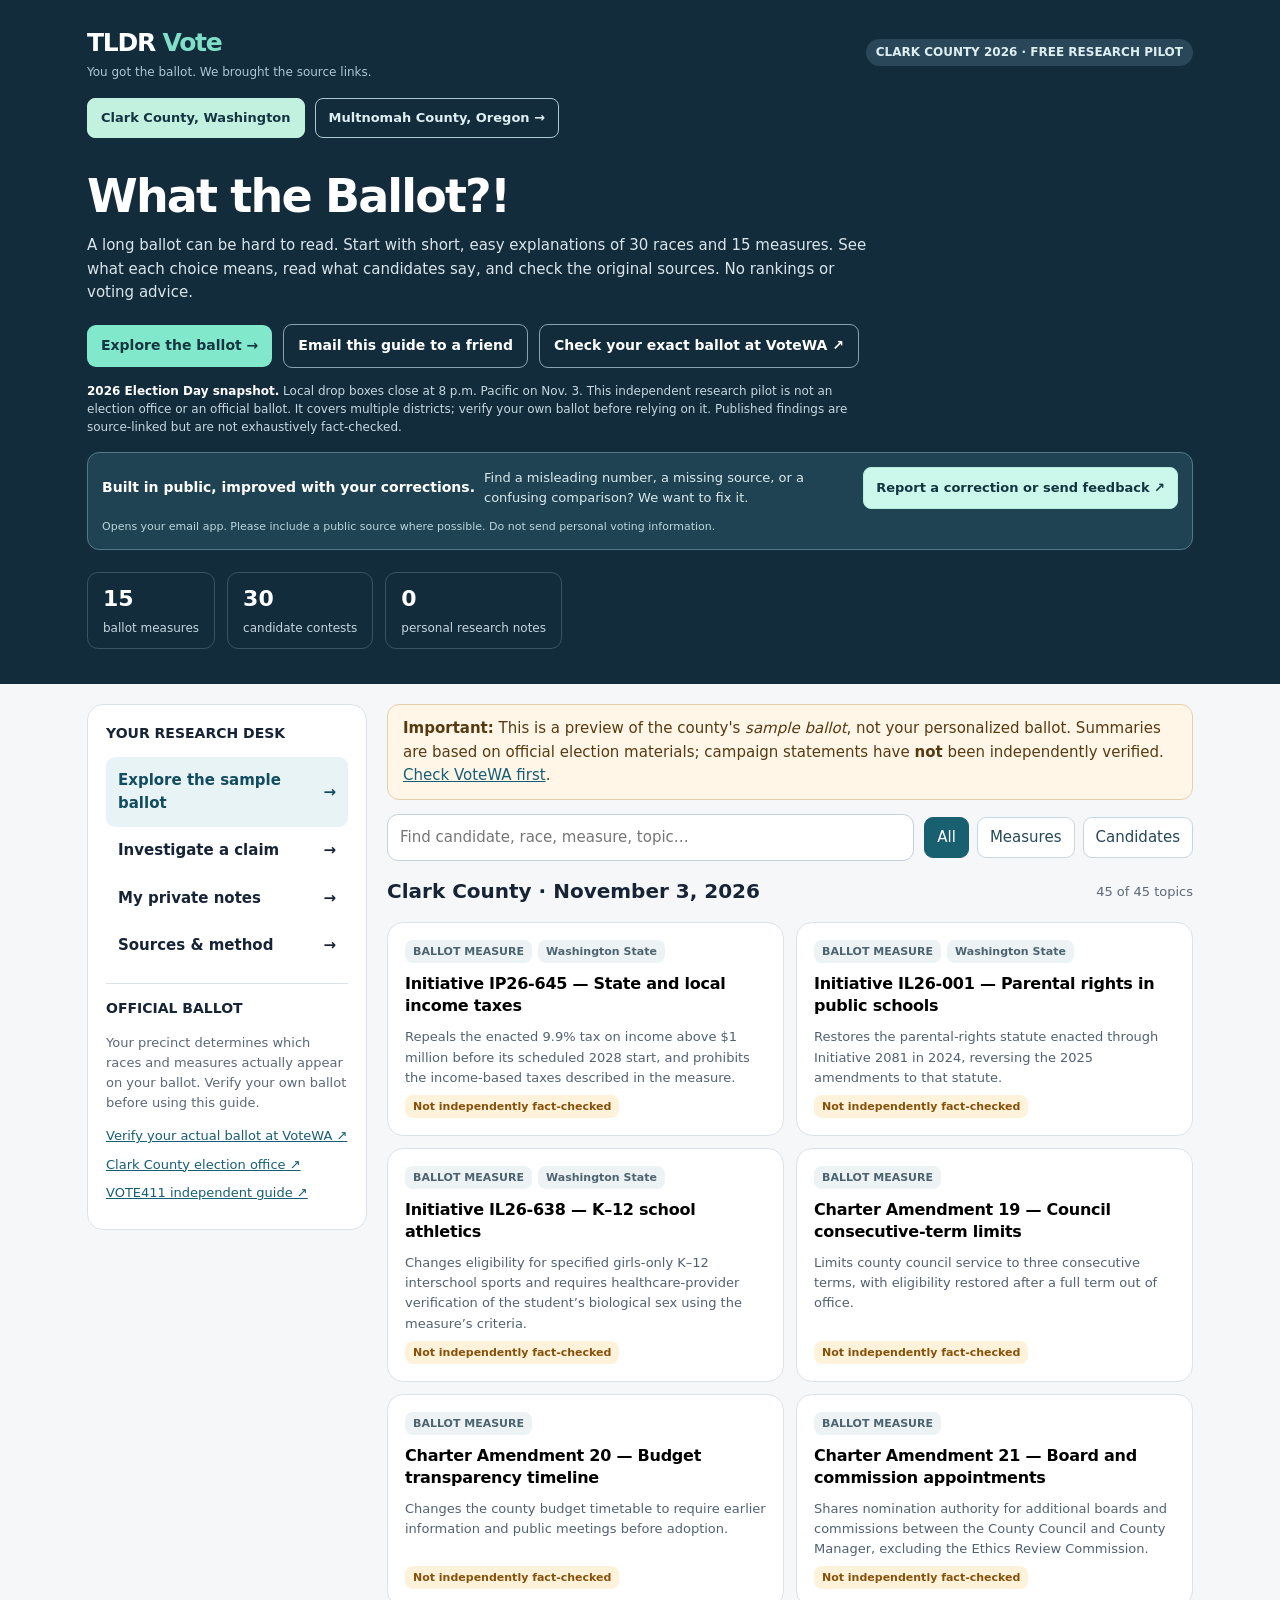
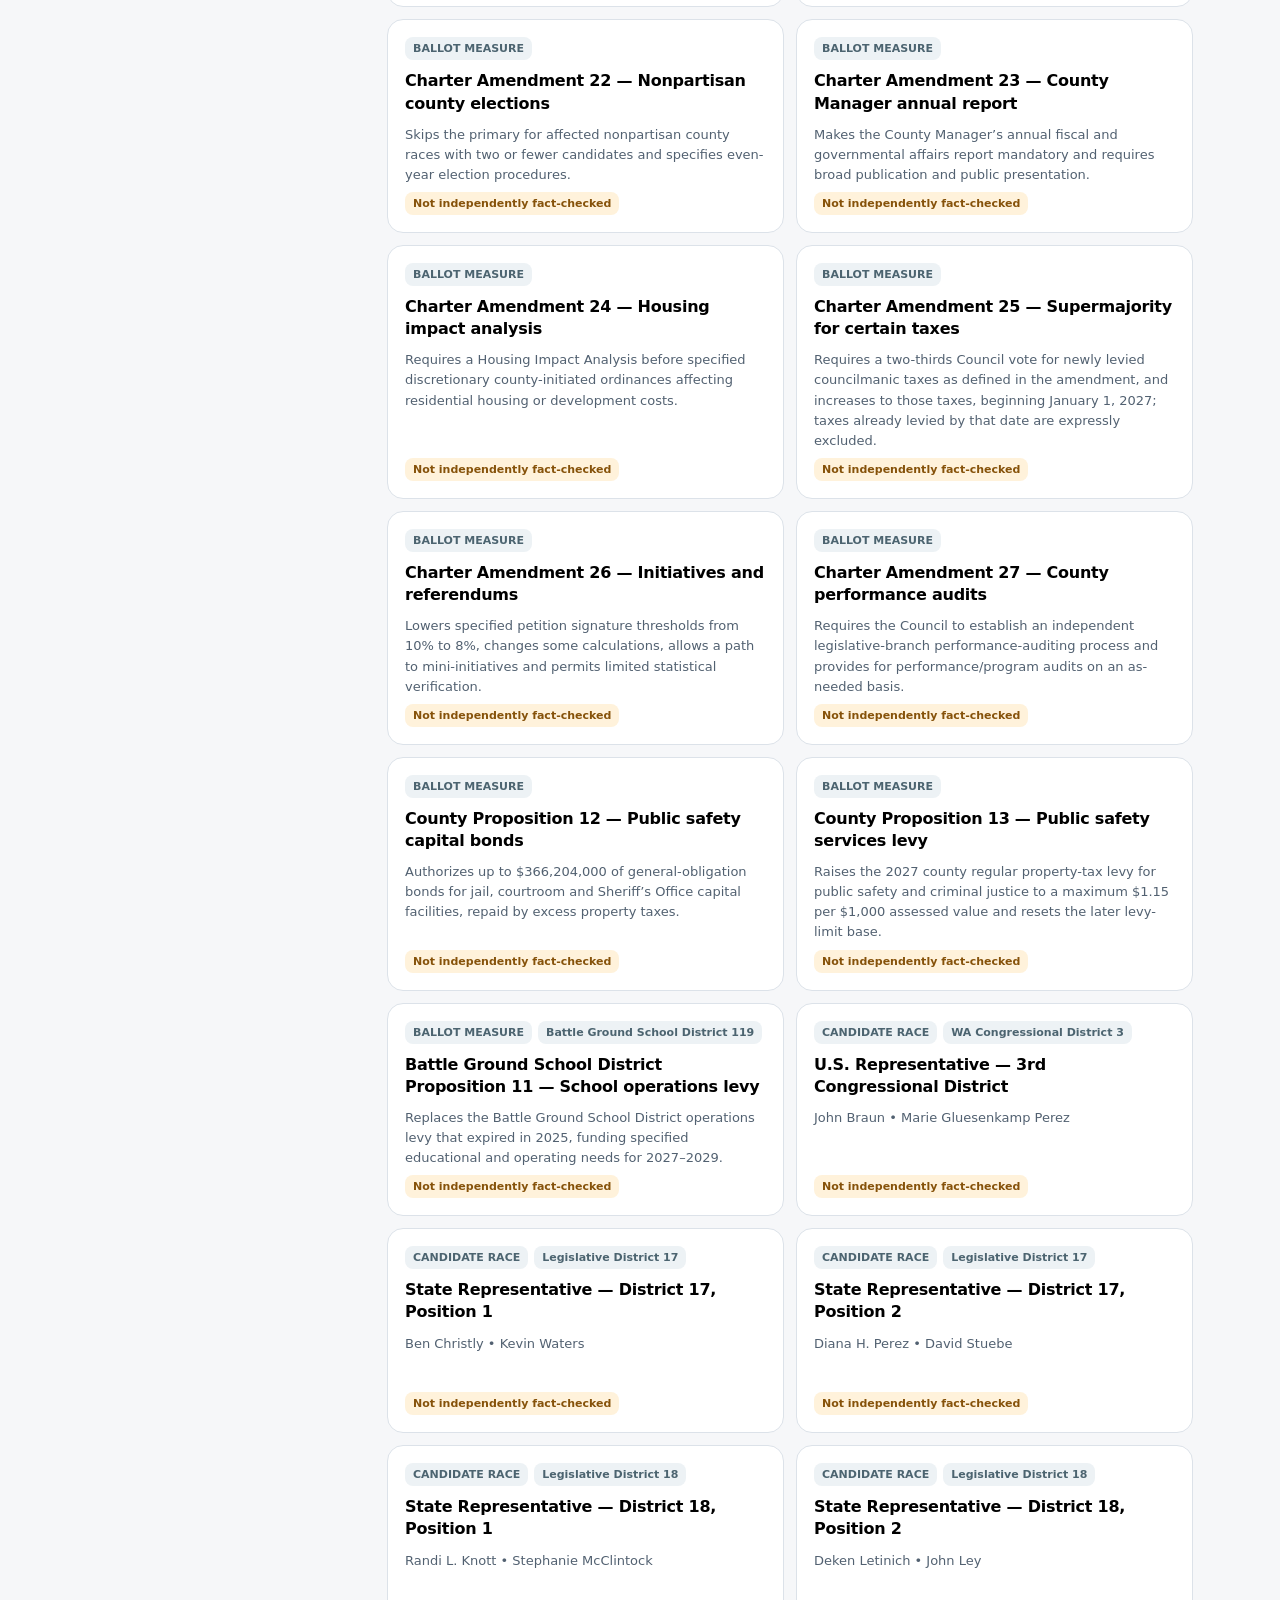
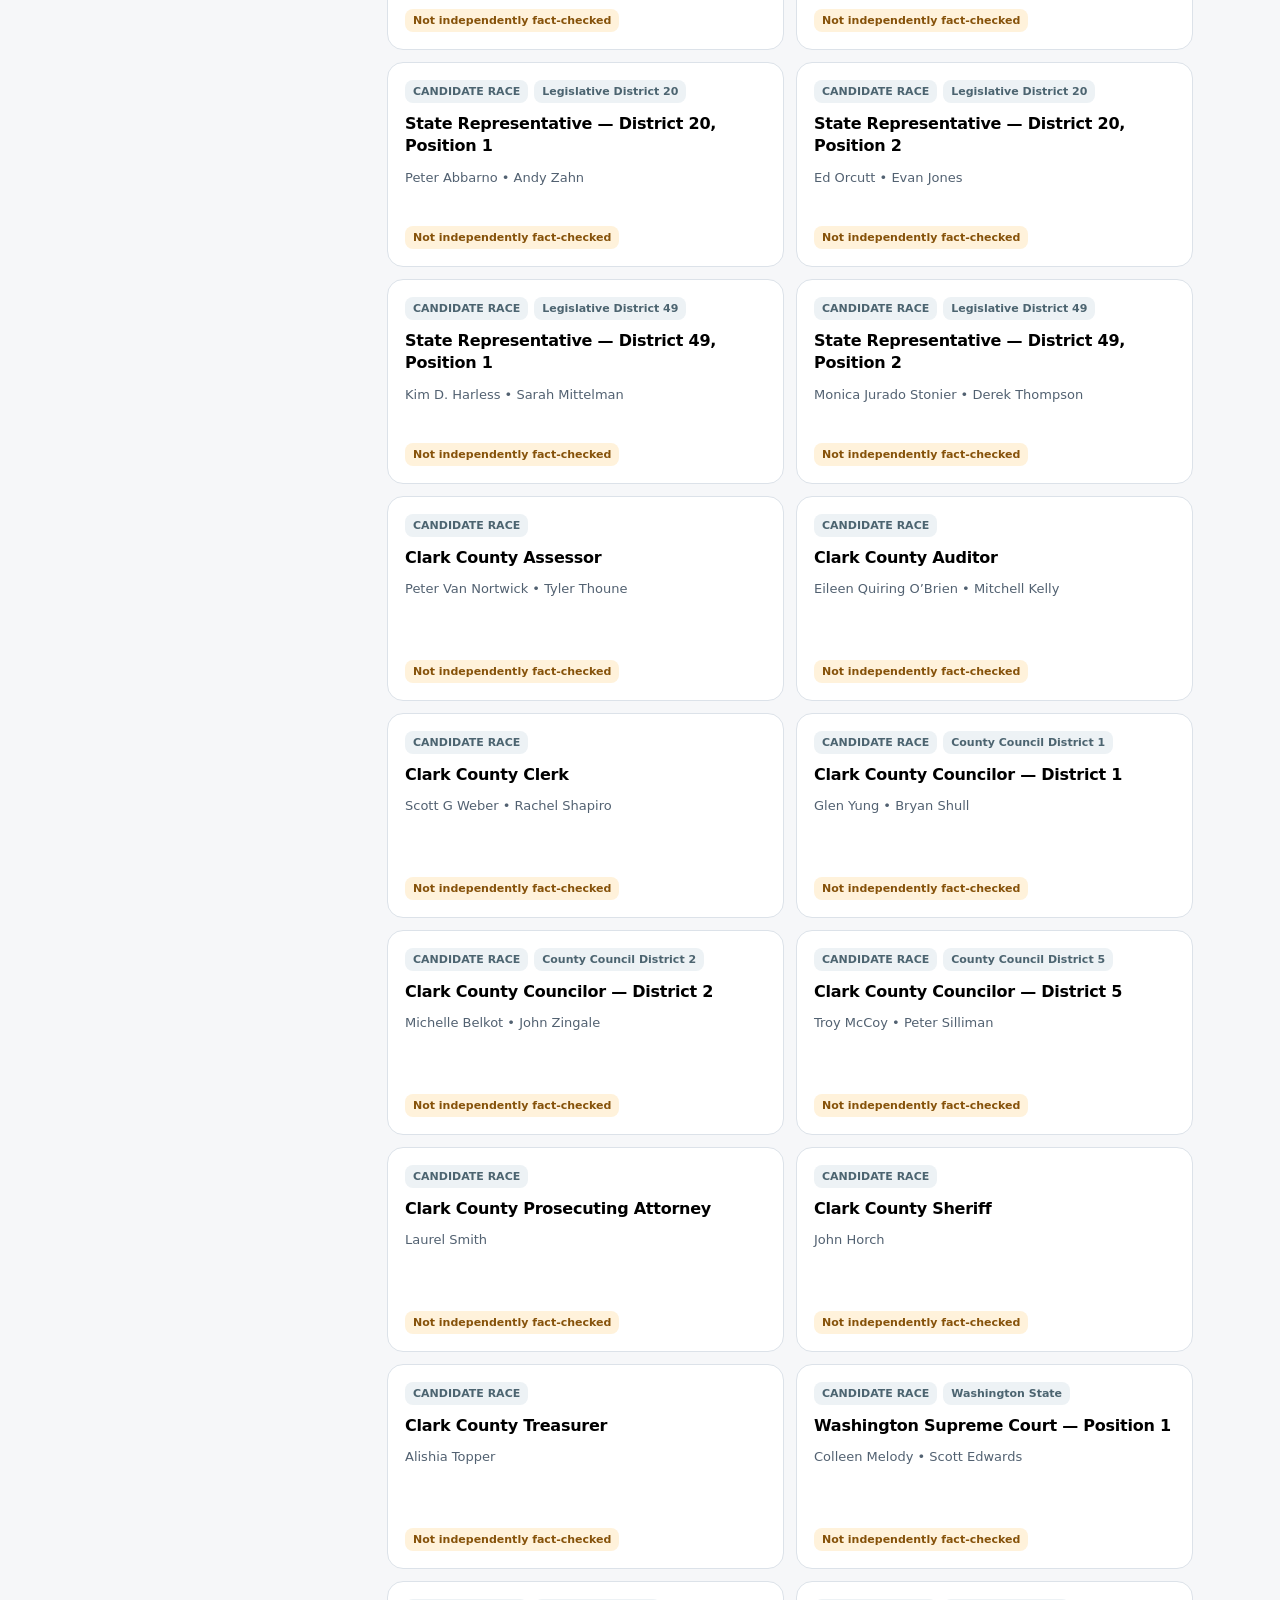
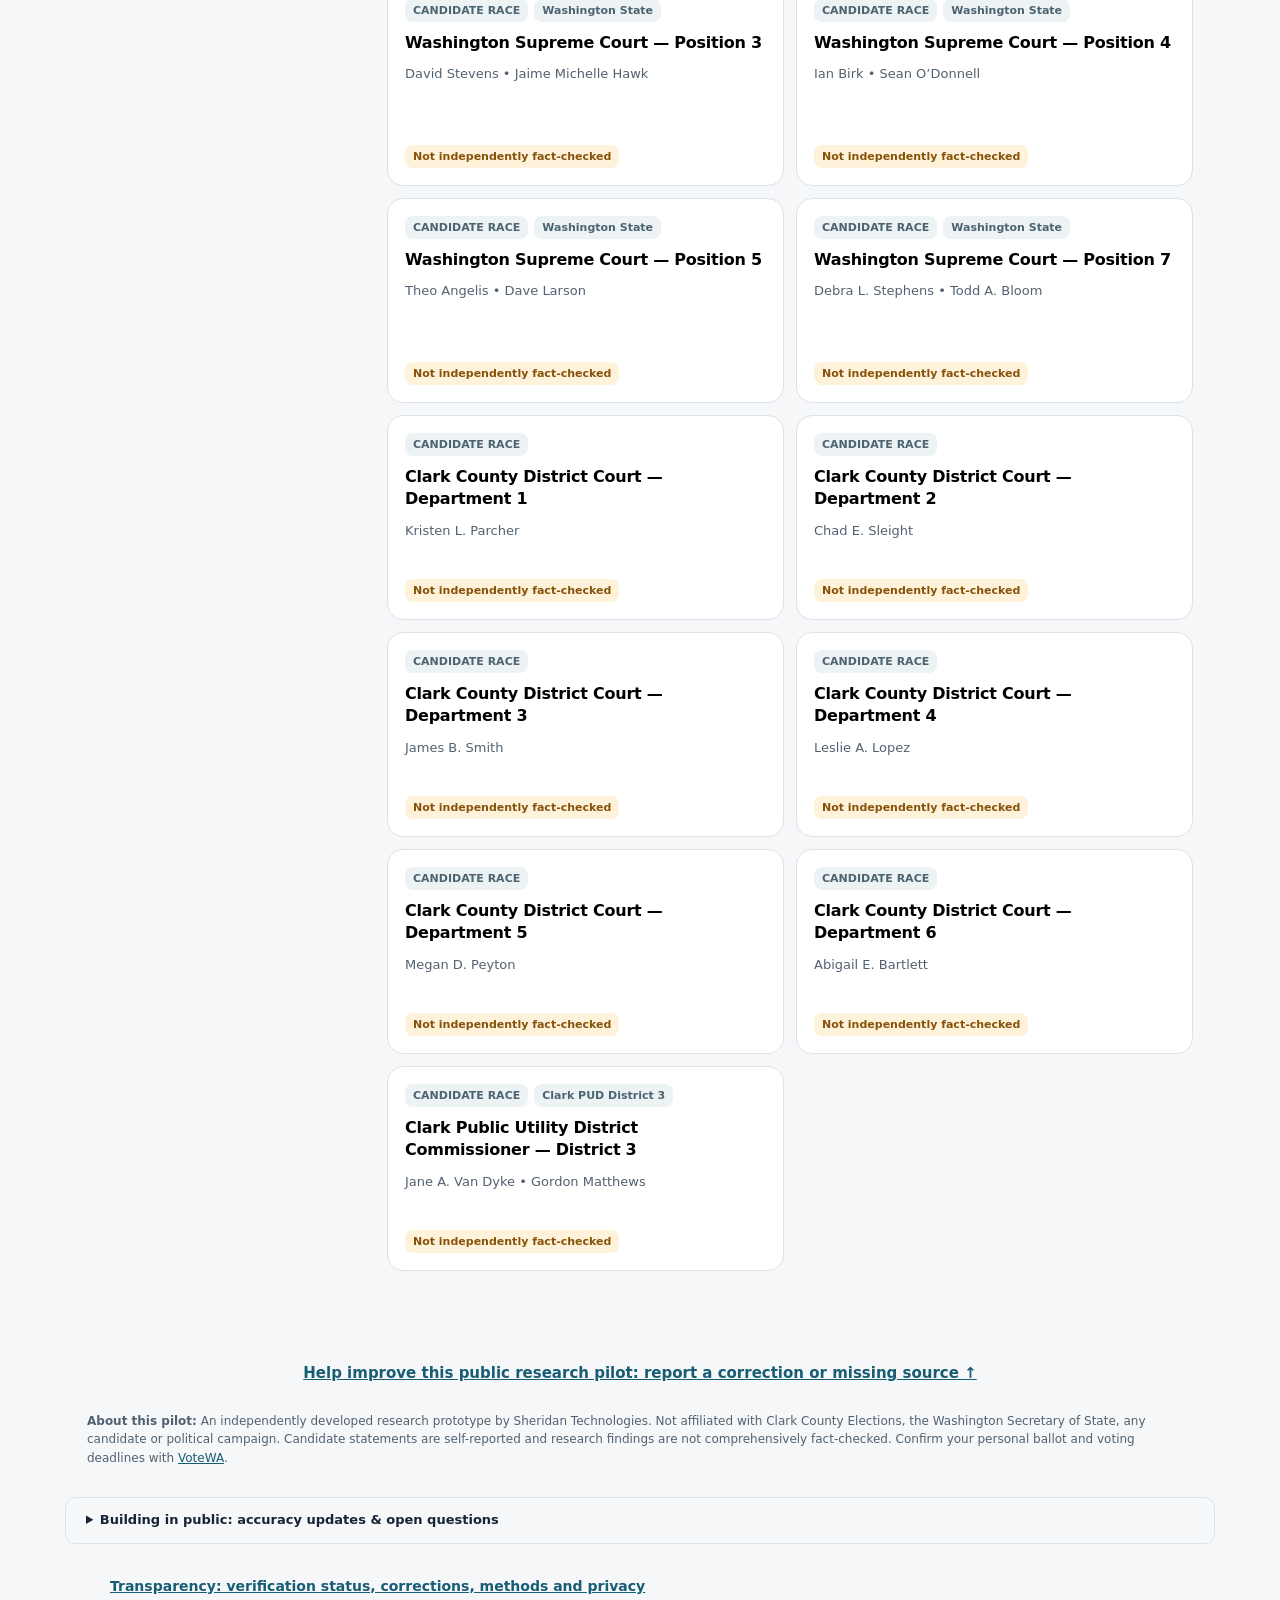
==== commit ae2ae10a: "TLDR-Vote-Two-County-Live-Rollback-20261104T040705Z" ====
--- a/index.html
+++ b/index.html
@@ -24,66 +24,7 @@
 .plain-words dt{font-weight:750}
 .plain-words dd{margin:0}
 @media(max-width:650px){.plain-section{padding:15px 13px}.plain-choice-grid{grid-template-columns:1fr}.plain-words dl{display:block}.plain-words dt{margin-top:12px}}
-.plain-advanced{margin:21px 0;padding:13px 15px;border:1px solid #c3d4da;border-radius:12px;background:white}.plain-advanced>summary{font-size:17px;font-weight:800;cursor:pointer;color:#0d5568;padding:5px}.plain-advanced[open]>summary{margin-bottom:18px}.plain-advanced:focus-within{border-color:#298b91}
-/* Clear, explanatory Clark reader layer */
-.clear-explainer{padding:20px 22px;margin:22px 0 24px;background:#fff;border:1px solid #b8cdd2;border-top:4px solid #2b727c;border-radius:12px;color:#203540}
-.clear-explainer .clear-eyebrow{color:#175968;font-size:12px;font-weight:800;letter-spacing:.07em}
-.clear-explainer h3{font-size:clamp(23px,3vw,29px);line-height:1.22;letter-spacing:-.02em;margin:6px 0 20px}
-.clear-explainer h4{font-size:17px;line-height:1.35;margin:0 0 8px}
-.clear-explainer p{font-size:16px;line-height:1.65;margin:0 0 12px}
-.clear-head{padding-bottom:12px;border-bottom:1px solid #ccd9dc;margin-bottom:16px}
-.clear-decision{margin:8px 0 19px}
-.clear-choices{display:grid;grid-template-columns:repeat(2,minmax(0,1fr));gap:14px;margin:15px 0}
-.clear-choice{min-width:0;background:#f7f9fa;border:1px solid #c5d2d6;padding:16px;border-radius:10px;overflow-wrap:anywhere}
-.clear-choice h4{padding-bottom:7px;border-bottom:1px solid #cdd8dc}
-.clear-choice p{margin-bottom:0}
-.clear-facts{display:grid;grid-template-columns:repeat(2,minmax(0,1fr));gap:21px;padding:18px 0;border-top:1px solid #d9e1e4;border-bottom:1px solid #d9e1e4}
-.clear-facts h4{font-size:16px}
-.clear-tradeoff{padding:18px 0 6px}
-.clear-caution{padding:16px 18px;margin:9px 0 17px;border-left:3px solid #477b83;background:#f0f4f5;border-radius:0 8px 8px 0}
-.clear-original{padding:12px 0;border-top:1px solid #d7e2e5;margin-top:17px;font-size:14px}
-.clear-explainer .clear-source-note,.clear-explainer .clear-disclosure{font-size:13px;color:#435b66}
-.clear-disclosure{margin-top:12px!important}
-.clear-citation{margin-top:15px!important;font-size:13px!important}
-.clear-glossary{border:1px solid #ccd8db;border-radius:9px;padding:11px 14px;margin-top:14px}
-.clear-glossary summary{cursor:pointer;font-weight:720;font-size:14px}
-.clear-glossary dl{display:grid;grid-template-columns:minmax(130px,170px) 1fr;gap:9px 15px;margin:15px 0 0}
-.clear-glossary dt{font-weight:700}
-.clear-glossary dd{margin:0}
-@media(max-width:700px){
- .clear-explainer{padding:17px 15px}
- .clear-choices,.clear-facts{grid-template-columns:1fr;gap:11px}
- .clear-facts{gap:17px}
- .clear-glossary dl{display:block}
- .clear-glossary dt{margin-top:13px}
-}
-
-/* Rationale and matched-issue comparisons */
-.motivation-panel{background:#f6f8fa;border:1px solid #ccd7dd;border-radius:12px;padding:17px;margin:16px 0 18px}
-.motivation-panel>h4{font-size:17px;margin:4px 0 9px}
-.motivation-panel>p{font-size:15px}
-.motivation-sides{display:grid;grid-template-columns:repeat(2,minmax(0,1fr));gap:13px;margin:14px 0 20px}
-.motivation-side{background:white;border:1px solid #d3dce1;border-radius:9px;padding:13px}
-.motivation-side h4{font-size:16px;line-height:1.3}
-.motivation-side p{font-size:15px}
-.motivation-sources{background:white;border:1px solid #d0dde1;border-radius:9px;padding:11px 13px;overflow-wrap:anywhere}
-.motivation-sources summary{font-size:14px}
-.issue-comparison{border-top:1px solid #d7e1e5;padding-top:19px;margin-top:20px}
-.issue-comparison>h4{font-size:19px;margin-bottom:9px}
-.issue-comparison>p{font-size:14px}
-.issue-matrix-row{border:1px solid #cad7dc;border-radius:11px;overflow:hidden;margin:13px 0}
-.issue-matrix-row h5{font-size:15px;margin:0;padding:10px 13px;background:#e9f1f4;color:#174455;border-bottom:1px solid #cad7dc}
-.issue-matrix-people{display:grid;grid-template-columns:repeat(2,minmax(0,1fr))}
-.issue-matrix-people:has(> :only-child){grid-template-columns:1fr}
-.issue-matrix-cell{min-width:0;padding:13px;overflow-wrap:anywhere;background:white}
-.issue-matrix-cell+.issue-matrix-cell{border-left:1px solid #cad7dc}
-.issue-matrix-cell b{display:block;margin-bottom:8px}
-.issue-matrix-cell p{font-size:15px;margin-bottom:7px}
-.issue-matrix-cell .no-position{color:#53636c;font-style:italic}
-.source-state{font-size:12px;color:#50636c}
-.source-short{font-size:12px;margin-top:10px}
-@media(max-width:700px){.motivation-sides,.issue-matrix-people{grid-template-columns:1fr}.issue-matrix-cell+.issue-matrix-cell{border-left:0;border-top:1px solid #cad7dc}}
-</style><meta name="robots" content="noindex, follow, noarchive">
+.plain-advanced{margin:21px 0;padding:13px 15px;border:1px solid #c3d4da;border-radius:12px;background:white}.plain-advanced>summary{font-size:17px;font-weight:800;cursor:pointer;color:#0d5568;padding:5px}.plain-advanced[open]>summary{margin-bottom:18px}.plain-advanced:focus-within{border-color:#298b91}</style><meta name="robots" content="noindex, follow, noarchive">
 <meta name="description" content="What the Ballot?! Explore Clark County's 2026 races and measures in plain English, with original sources, comparisons, and clearly labeled research gaps.">
 <meta property="og:type" content="website">
 <meta property="og:site_name" content="TLDR Vote">
@@ -100,9 +41,9 @@
 <meta property="og:image:height" content="604">
 <meta property="og:image:alt" content="What the Ballot?! Clark County election research homepage screenshot">
 </head><body>
-<header class="hero"><div class="shell"><div class="head"><div><div class="brand">TLDR<span> Vote</span></div><div class="mini">You got the ballot. We brought the source links.</div></div><span class="pill pilot">CLARK COUNTY 2026 · FREE RESEARCH PILOT</span></div><nav aria-label="Choose election county" class="county-switch-tldr"><a href="/" aria-current="page">Clark County, Washington</a><a href="/multnomah/">Multnomah County, Oregon →</a></nav><h1>What the Ballot?!</h1><p>A long ballot can be hard to read. Learn why a ballot measure was proposed, why people disagree, what each choice changes, and what other effects are possible. Compare candidates on the same important issues, including those one candidate has not addressed. Read the original sources for yourself. No rankings or voting advice.</p><div class="launch-actions"><a class="launch-cta" href="#main">Explore the ballot →</a><a class="launch-share" href="mailto:?subject=What%20the%20Ballot%3F%21%20%E2%80%94%20Clark%20County%202026%20voter%20guide&body=I%20found%20a%20free%20Clark%20County%202026%20ballot-research%20pilot.%20It%20compares%20candidates%20and%20measures%20and%20links%20to%20original%20sources.%20It%20isn%27t%20an%20official%20or%20personalized%20ballot%2C%20and%20some%20findings%20remain%20unverified.%20https%3A//tldrvote.sheridansystems.tech/">Email this guide to a friend</a><a class="launch-share" href="https://voter.votewa.gov/" target="_blank" rel="noopener noreferrer">Check your exact ballot at VoteWA ↗</a></div><p class="launch-caveat"><b>2026 Election Day snapshot.</b> Local drop boxes close at 8 p.m. Pacific on Nov. 3. This independent research pilot is not an election office or an official ballot. It covers multiple districts; verify your own ballot before relying on it. Published findings are source-linked but are not exhaustively fact-checked.</p><div class="launch-feedback" id="feedback"><b>Built in public, improved with your corrections.</b><span>Find a misleading number, a missing source, or a confusing comparison? We want to fix it.</span><a href="mailto:james@sheridantech.io?subject=TLDR%20Vote%20-%20correction%20or%20feedback&body=Please%20describe%20the%20issue%20or%20improvement%3A%0A%0ARelevant%20race%20or%20measure%3A%0A%0AOriginal%20source%20URL%20%28if%20any%29%3A%0A%0A">Report a correction or send feedback ↗</a><small>Opens your email app. Please include a public source where possible. Do not send personal voting information.</small></div><div class="metrics"><div class="metric"><b id="stat-measures">15</b><span>ballot measures</span></div><div class="metric"><b id="stat-races">30</b><span>candidate contests</span></div><div class="metric"><b id="stat-notes">0</b><span>personal research notes</span></div></div></div></header>
+<header class="hero"><div class="shell"><div class="head"><div><div class="brand">TLDR<span> Vote</span></div><div class="mini">You got the ballot. We brought the source links.</div></div><span class="pill pilot">CLARK COUNTY 2026 · FREE RESEARCH PILOT</span></div><nav aria-label="Choose election county" class="county-switch-tldr"><a href="/" aria-current="page">Clark County, Washington</a><a href="/multnomah/">Multnomah County, Oregon →</a></nav><h1>What the Ballot?!</h1><p>A long ballot can be hard to read. Start with short, easy explanations of 30 races and 15 measures. See what each choice means, read what candidates say, and check the original sources. No rankings or voting advice.</p><div class="launch-actions"><a class="launch-cta" href="#main">Explore the ballot →</a><a class="launch-share" href="/cdn-cgi/l/email-protection#[base64]">Email this guide to a friend</a><a class="launch-share" href="https://voter.votewa.gov/" target="_blank" rel="noopener noreferrer">Check your exact ballot at VoteWA ↗</a></div><p class="launch-caveat"><b>2026 Election Day snapshot.</b> Local drop boxes close at 8 p.m. Pacific on Nov. 3. This independent research pilot is not an election office or an official ballot. It covers multiple districts; verify your own ballot before relying on it. Published findings are source-linked but are not exhaustively fact-checked.</p><div class="launch-feedback" id="feedback"><b>Built in public, improved with your corrections.</b><span>Find a misleading number, a missing source, or a confusing comparison? We want to fix it.</span><a href="/cdn-cgi/l/email-protection#[base64]">Report a correction or send feedback ↗</a><small>Opens your email app. Please include a public source where possible. Do not send personal voting information.</small></div><div class="metrics"><div class="metric"><b id="stat-measures">15</b><span>ballot measures</span></div><div class="metric"><b id="stat-races">30</b><span>candidate contests</span></div><div class="metric"><b id="stat-notes">0</b><span>personal research notes</span></div></div></div></header>
 <div class="shell layout"><aside class="sidebar"><h2>YOUR RESEARCH DESK</h2><nav aria-label="Primary" id="nav"><button class="navbtn" data-view="explore" aria-current="true">Explore the sample ballot <span>→</span></button><button class="navbtn" data-view="claims" aria-current="false">Investigate a claim <span>→</span></button><button class="navbtn" data-view="notes" aria-current="false">My private notes <span>→</span></button><button class="navbtn" data-view="sources" aria-current="false">Sources & method <span>→</span></button></nav><hr style="border:0;border-top:1px solid var(--line);margin:14px 0"><h2>OFFICIAL BALLOT</h2><p>Your precinct determines which races and measures actually appear on your ballot. Verify your own ballot before using this guide.</p><a href="https://voter.votewa.gov/" target="_blank" rel="noopener noreferrer">Verify your actual ballot at VoteWA ↗</a><div class="sourcelist"><a href="https://clark.wa.gov/elections/november-3-2026-general-special-election" target="_blank" rel="noopener noreferrer">Clark County election office ↗</a><a href="https://www.vote411.org/ballot" target="_blank" rel="noopener noreferrer">VOTE411 independent guide ↗</a></div></aside><main class="main" id="main" aria-live="polite"><div class="warn"><b>Important:</b> This is a preview of the county's <em>sample ballot</em>, not your personalized ballot. Summaries are based on official election materials; campaign statements have <b>not</b> been independently verified. <a href="https://voter.votewa.gov/" target="_blank" rel="noopener noreferrer">Check VoteWA first</a>.</div><section id="content"></section></main></div>
-<script id="seed" type="application/json">{
+<script data-cfasync="false" src="/cdn-cgi/scripts/5c5dd728/cloudflare-static/email-decode.min.js"></script><script id="seed" type="application/json">{
   "id": "clark-2026-general",
   "title": "Clark County, Washington — 2026 General & Special Election",
   "election_date": "2026-11-03",
@@ -6137,12 +6078,9 @@
   }
 }</script>
 <script id="plain-language" type="application/json">{"version":1,"review_date":"2026-11-03","purpose":"Short, plain-language starter summaries for Clark County; not independent fact checks.","disclosure":"We explain what the ballot says in short sentences. Candidate priorities are what candidates say they want. Money amounts may be estimates. Always read the official source for exact wording.","measures":{"IP26-645":{"about":"Washington passed a tax on yearly income over $1 million. That tax is set to start with 2028 income. This vote asks whether to cancel it and block the kinds of income taxes named in the measure.","yes":"Cancel the new income tax before it starts, and add the measure’s limits on income taxes.","no":"Keep the tax law as it is now, unless lawmakers or courts change it later.","money":"State budget staff estimate the state would get about $11.4 billion less over five budget years if the tax is canceled. This is an estimate, not money already collected.","remember":"This does not mean every person pays the tax. The planned tax is on income above $1 million. Supporters and opponents use different time periods for their money claims."},"IL26-001":{"about":"This vote is about what information parents can get from schools and when schools must share it. It would bring back an earlier version of a state law.","yes":"Bring back the earlier parent-rights rules, including a shorter wait for certain school records.","no":"Keep the newer version of these rules.","money":"The state expects little or no direct cost. Some schools might have small costs to update their rules.","remember":"A YES or NO vote does not decide whether parents have any rights at all. Other laws still apply. There is disagreement about student privacy and safety."},"IL26-638":{"about":"This would change who can join girls-only teams in certain school sports. It also sets rules for how students’ sex can be checked by a health care provider.","yes":"Use the new team rules. The state says transgender girls would generally not be allowed on these girls’ teams.","no":"Keep the current team rules unless another law changes them.","money":"The state expects about $21,000 for guidance updates, plus school costs it cannot yet predict.","remember":"The measure lists different ways a provider may check eligibility. It does not say every student must take every test. People disagree about fairness, privacy, and harm."},"Charter 19":{"about":"This would limit how long someone can stay on the County Council without taking a break.","yes":"Allow up to three terms in a row. A council member could run again after sitting out one full term.","no":"Do not add this new term limit.","money":"The official explanation gives no dollar cost.","remember":"This is not a lifetime ban on serving. It is a rule about serving terms back to back."},"Charter 20":{"about":"This would make the county share budget plans earlier. The budget says how the county plans to spend money.","yes":"Require an earlier budget schedule, with more time for people to read and discuss the plan.","no":"Keep the current budget rules.","money":"The official explanation does not give a cost.","remember":"The vote changes the steps used to make the budget. It does not approve a new tax or promise lower spending."},"Charter 21":{"about":"County boards are groups that help with county work. This would change who can suggest people to serve on some of those boards.","yes":"Let both the County Council and County Manager suggest members for more boards. The Council still makes the final choice.","no":"Keep the current rules for suggesting members.","money":"The official explanation gives no dollar cost.","remember":"The county Ethics Review Commission is left out of this change. Being allowed to suggest someone is not the same as choosing them."},"Charter 22":{"about":"Some county races have only one or two people running. This would change when those races need a first-round election.","yes":"Skip the primary (first-round election) for covered nonpartisan races with two or fewer candidates.","no":"Keep the county’s current election rules.","money":"Supporters expect some savings, but the official explanation gives no dollar amount.","remember":"The offices covered are already nonpartisan, meaning candidates do not run under a party label for the office. This would not change every election."},"Charter 23":{"about":"The County Manager would have to give the public a report each year about county money and work.","yes":"Make the report and a public presentation required every year.","no":"Do not add this new reporting rule.","money":"The official explanation does not give a cost.","remember":"The proposal does not say the county must mail a printed report to every home."},"Charter 24":{"about":"Before some county rule changes that affect housing, the county would have to study how the change might affect homes and costs.","yes":"Require a housing study for the kinds of county-made rules covered by the measure.","no":"Do not make the housing study a rule in the county charter.","money":"The official explanation gives no fixed cost for these studies.","remember":"This would require a study, not force the county to build homes or lower prices. Routine changes required by state law are excluded."},"Charter 25":{"about":"This would make it harder for the County Council to approve certain new taxes or raise those taxes.","yes":"Require at least four YES votes on a five-member Council for the new taxes covered by this rule.","no":"Keep the current Council voting rules for these taxes.","money":"This vote does not lower any tax right away. What happens later depends on future Council votes.","remember":"Many charges and taxes are not covered. Taxes already being collected on January 1, 2027 are excluded."},"Charter 26":{"about":"Residents can collect signatures to ask for a vote on county rules. This would make that process easier in some cases.","yes":"Lower certain signature requirements from 10% to 8%, and change how some petitions are checked.","no":"Keep the current petition rules.","money":"Supporters think it may save staff time, but no dollar amount is confirmed.","remember":"The percentages use a special vote-count formula. They do not mean 8% of everyone living in the county. A small petition still does not automatically get on the ballot."},"Charter 27":{"about":"An audit is a check of how money is spent or how well a program works. This would create a way for the Council to ask for more county program audits.","yes":"Require an audit process and allow extra audits when needed.","no":"Keep the current county audit rules.","money":"The sides disagree about cost. The proposal does not order one paid audit each year, but setting up and using the process could still cost money.","remember":"The county already has other required audits. These would be a different kind of check."},"Prop 12":{"about":"The county wants to borrow money for jail space, courtrooms, and Sheriff’s Office buildings.","yes":"Allow up to about $366 million in bonds (borrowed money). Property taxes would pay back the borrowing and interest.","no":"Do not allow this borrowing plan through this vote.","money":"The county estimates about $711 million in total payments over time, including interest. Its homeowner example averages about $86 a year, but actual taxes can differ.","remember":"Borrowing for buildings is different from paying the people who work there. Proposition 13 is a separate vote about services and staff."},"Prop 13":{"about":"The county wants to collect more property tax to pay for police, courts, and other public safety work.","yes":"Allow the county to raise this part of the property tax in 2027 and use the higher amount when setting later tax limits.","no":"Do not allow this extra tax increase. Existing taxes and services do not simply disappear.","money":"For a home with a taxable value of $600,000, this one part of the bill would go up by about $264 a year, using the stated rates. Other parts of the tax bill are separate.","remember":"An opposing committee later said it would withdraw its earlier opposition. Read both statements, not just the first one. This is not a 62% rise in your whole tax bill."},"Prop 11 BGSD":{"about":"Battle Ground schools want a new three-year property tax to help pay for school programs and daily costs.","yes":"Approve school taxes for 2027, 2028, and 2029.","no":"Do not approve this school tax. Other school taxes and funding are separate.","money":"The three-year total is about $116 million. At the school district’s estimated rate, a home with $650,000 in taxable value would pay about $1,144 a year for this tax alone.","remember":"Only voters in the Battle Ground School District decide this. The last operations levy ended in 2025, so this is not simply the same tax continuing through 2026."}},"candidates":{"John Braun":"He says he wants lower taxes, less government spending, more factory jobs, safer communities, and more say for parents in schools.","Marie Gluesenkamp Perez":"She says she wants more skilled-trade jobs, lower housing and childcare costs, cheaper health care, and rules against conflicts of interest in Congress.","Ben Christly":"He says he wants stronger schools, more job training, more affordable homes, support for small businesses, and easier access to health care.","Kevin Waters":"He says he wants better roads and internet service, stronger schools, more affordable homes, and safer communities.","Diana H. Perez":"She says she wants lower housing costs, better roads, stronger schools, and easier access to health care and childcare.","David Stuebe":"He says he wants safer communities, affordable homes, careful use of tax money, and more open government.","Randi L. Knott":"She says she wants better-paying jobs, homes families can afford, and schools, health care, and public services that work better for families.","Stephanie McClintock":"She says she wants fewer tax increases, less wasteful spending, fewer costly school rules, more police support, and more business growth.","Deken Letinich":"He says he wants a new bridge, more homes and childcare spaces, lower daily costs, better treatment for workers, and abortion rights.","John Ley":"He says he wants to end certain taxes, lower some property taxes, add police and mental health workers, and build bridges without tolls or light rail.","Peter Abbarno":"He says he wants lower taxes, safer neighborhoods, a government that answers to people, and more jobs and school opportunities.","Andy Zahn":"He says he wants more jobs in smaller towns, affordable homes, public transportation and health care. He opposes new data centers.","Ed Orcutt":"He says he wants good-paying local jobs, protection for property owners, and public services funded without new taxes.","Evan Jones":"He says he wants building projects to get approved faster, better roads and public works, safer jobs, and more local work.","Kim D. Harless":"She says she wants cheaper housing and childcare, better school funding, health care for more people, public transit, and environmental protection.","Sarah Mittelman":"She says she wants daily life to cost less, safer communities, clearer government decisions, and better help for people in mental health crises.","Monica Jurado Stonier":"She says she wants more school support for students with disabilities, good jobs, more affordable health care, housing, and childcare.","Derek Thompson":"He says he wants to change how schools get money, protect small businesses during construction, and make government spending easier to track.","Peter Van Nortwick":"He says he wants to help people understand property taxes, expand tax relief for eligible older homeowners, and improve the assessor’s office.","Tyler Thoune":"He says property values used for taxes should match market evidence. He wants clearer records and better help when people challenge a value.","Eileen Quiring O’Brien":"She says she wants careful reviews of elections and voter lists, checks on government spending, and better service from the Auditor’s Office.","Mitchell Kelly":"He says he wants fair elections, correct records, strong money checks, and an Auditor’s Office that runs well.","Scott G Weber":"He says he wants court records to stay safe, easier online court filing, better collection of money owed to victims, and helpful service.","Rachel Shapiro":"She says she wants court records to be correct and easy to use, quicker service, clearer money records, and regular public office hours.","Glen Yung":"He says he wants more stable housing, help for people without homes, safer communities, cleaner water, and teamwork among local leaders.","Bryan Shull":"He says he wants the county to try other options before raising taxes, improve safety and roads, support businesses, and track homelessness programs.","Michelle Belkot":"She says she opposes new taxes, unwanted city-boundary changes, bridge tolls, and public funding for light rail. She puts police and roads first.","John Zingale":"He says he wants better roads and services, more homes people can afford, protection for open space, and a county government that listens.","Troy McCoy":"He says he wants careful spending, growth the county can handle, better roads and public safety, and a public vote before county taxes pay for light rail.","Peter Silliman":"He says he wants changes to county rules, safer neighborhoods, more checks on taxes and government, affordable housing, and better parks and roads.","Laurel Smith":"She says she wants people who commit crimes held responsible, fair treatment of victims, and decisions based on evidence.","John Horch":"He says the Sheriff’s Office needs more workers to answer calls, investigate crimes, handle traffic problems, and help victims.","Alishia Topper":"She says she wants to protect public money, invest it carefully, explain how it is handled, and help taxpayers.","Colleen Melody":"She says courts should protect people’s rights, give everyone a fair chance to be heard, and make decisions free from political pressure.","Scott Edwards":"He says judges should closely follow the words of the law, make steady and fair decisions, and answer for their work.","David Stevens":"He says judges should protect rights and follow the law instead of making new government policy.","Jaime Michelle Hawk":"She says courts should protect rights and be fair to people who cannot pay for a lawyer, workers, and families.","Ian Birk":"He says judges should be fair to everyone, make their own decisions, and think about how court rulings affect families.","Sean O’Donnell":"He says he wants fair courts that protect rights, treat crime victims fairly, and use his experience with family and criminal cases.","Theo Angelis":"He says he wants courts that people can use, fair treatment, and legal help for people who cannot afford it.","Dave Larson":"He says courts should be fair, independent of politics, and able to respond to crime and addiction with care and accountability.","Debra L. Stephens":"She says courts should treat people fairly, make decisions without political pressure, and work openly and well.","Todd A. Bloom":"He says his business, money, and military background would help him bring balance, fairness, and careful thinking to the court.","Kristen L. Parcher":"She says people should have a fair chance to be heard in court and be treated with patience, respect, and care.","Chad E. Sleight":"He says everyone who comes to court should be treated fairly and with respect.","James B. Smith":"He says judges should use facts and laws to make fair decisions. He also points to work helping veterans in court.","Leslie A. Lopez":"She says courts should be fair and easy to use, and that judges should prepare carefully and treat everyone with respect.","Megan D. Peyton":"She says courts should be fair, clear, and respectful of the challenges people bring with them.","Abigail E. Bartlett":"She says courts should be fair and easy to understand, and that special treatment courts can help with problems linked to drug use.","Jane A. Van Dyke":"She says she wants dependable power and water, programs that save resources, and help for customers who struggle with bills.","Gordon Matthews":"He says he wants more solar power, better planning for growing electricity needs, and changes to community solar programs."},"glossary":{"Ballot":"The list of choices you can vote on.","Tax":"Money people pay to government.","Levy":"A tax collected for a specific purpose.","Bond":"Money the government borrows and pays back, usually with interest.","Interest":"Extra money paid back on a loan.","Charter":"The main rules for how a county government works.","Audit":"A check of money or how well a program works.","Primary":"The first round of an election.","Property tax":"A tax based on the assessed value of land or buildings.","Assessed value":"A value used to calculate property tax. It may differ from the sale price.","Nonpartisan":"An election where the office is not labeled with a political party.","Estimate":"A best guess based on available information. It could change."}}</script>
-<!-- BEGIN CLEARER CLARK EDITION --><script id="motivation-data" type="application/json">{"version":1,"research_date":"2026-11-03","method":"Rationales attributed to the published voters pamphlet committees or official explanatory text. Reasons for supporting or questioning a change are presented without claiming to know anyone’s private motives. Potential secondary effects are clearly labeled contingent interpretations, not established future results. Missing submitted opposition is not manufactured.","no_formal_opponent_note":"When no formal opposing committee statement was located in the reviewed pamphlet, we show an analytical concern as a question, not as a position claimed by voters or opponents.","measures":{"IP26-645":{"problem":"Washington passed a tax on annual income above $1 million, and the question is whether that tax should begin as scheduled.","supporters_reason":"Supporters say a new state income tax could discourage business investment and make it easier to expand income taxes later. Their goal is to prevent that kind of tax from taking effect.","opponents_reason":"Opponents want to keep a source of revenue mainly collected from very high incomes. They argue that removing it could make it harder to fund schools, health services, and other programs.","secondary_effects":"Repealing the tax would also prohibit certain future income taxes under the measure’s terms. Future lawmakers could choose different taxes, spending cuts, or other changes in response to less revenue; this measure does not dictate which programs would lose money.","argument_basis":"pamphlet_arguments","editor_note":""},"IL26-001":{"problem":"Families, schools and lawmakers disagree about how quickly parents should receive student information and how schools should protect sensitive records.","supporters_reason":"Supporters want parents to know more about their children’s school experiences and receive covered records sooner. They believe parents need that information to guide their children and challenge school decisions.","opponents_reason":"Opponents are concerned that broader access and notification rules could reveal sensitive information in situations where a student may need privacy or protection.","secondary_effects":"Schools could have to change how staff handle requests and notifications. The consequences can differ for ordinary records and sensitive medical or child-protection situations; other privacy laws and the limited investigation exception still matter.","argument_basis":"pamphlet_arguments","editor_note":""},"IL26-638":{"problem":"People disagree about how girls-only school sports should determine eligibility, and how to balance sex-based competitive categories with privacy and student participation.","supporters_reason":"Supporters argue the new eligibility definition would protect opportunities and competitive fairness for girls in the covered sports.","opponents_reason":"Opponents are concerned about excluding transgender girls and about possible burdens, privacy problems and disputes when schools or providers verify eligibility.","secondary_effects":"The rules could change team participation, require provider paperwork and create school compliance work. Lawsuits or conflicts with other rules are possible but not certain; no comprehensive participation or health-cost estimate was verified.","argument_basis":"pamphlet_arguments","editor_note":""},"Charter 19":{"problem":"Some residents want to prevent county councilors from holding the same seat for many terms in a row.","supporters_reason":"Supporters believe a break after three terms would make more opportunities for new candidates and reduce advantages from long incumbency.","opponents_reason":"Opponents argue that voters should be able to keep an experienced councilor without a forced break, especially if the person is doing work voters like.","secondary_effects":"Term limits could increase turnover and reduce experience within the Council. They might also shift more institutional knowledge to unelected staff. Those possible effects have not been measured for this amendment.","argument_basis":"pamphlet_arguments","editor_note":""},"Charter 20":{"problem":"Residents sometimes do not get much time to review complicated county budgets before decisions are made.","supporters_reason":"Supporters want budget numbers and meetings earlier so residents and councilors can ask questions before the county adopts its spending plan.","opponents_reason":"Opponents question whether a fixed schedule belongs in the Charter and whether extra steps or early estimates could increase work without improving decisions.","secondary_effects":"Earlier deadlines may improve public access but can create pressure to produce estimates before all information is available. This measure does not guarantee lower taxes or more public participation.","argument_basis":"pamphlet_arguments","editor_note":"The schedule and any workload effect should be checked against actual budget operations."},"Charter 21":{"problem":"Some decisions about appointments to advisory boards depend heavily on who is allowed to nominate people.","supporters_reason":"Supporters want elected councilors as well as the County Manager to propose people for more county boards, while keeping final appointments with the Council.","opponents_reason":"No formal opposing statement was located in the reviewed pamphlet. A possible question to examine is whether shared nomination authority would improve recruitment or complicate appointments.","secondary_effects":"The balance of influence over who is considered for county boards could change. That does not automatically change board decisions, and the Ethics Review Commission is excluded.","argument_basis":"no_formal_opponent","editor_note":"The possible concern is an analytical question, NOT attributed to a submitted opposing committee."},"Charter 22":{"problem":"Some local races have only one or two candidates. A primary normally helps narrow down larger fields to the people who advance.","supporters_reason":"Supporters say holding a primary when no one needs to be eliminated wastes election money. They want a simpler election process.","opponents_reason":"Opponents say the primary gives challengers and voters an earlier, publicly supported chance to learn about the candidates. They worry that skipping it could make incumbents better known than challengers.","secondary_effects":"The change could save some administration costs and reduce the number of appearances on primary ballots, while also shortening the period when these races appear on mailed ballots. Neither the savings nor effect on voter knowledge is established by the text alone.","argument_basis":"pamphlet_arguments","editor_note":""},"Charter 23":{"problem":"Residents may want a regular public explanation of the county’s work and financial condition.","supporters_reason":"Supporters want a yearly report guaranteed by the Charter so residents can follow county money and activity rather than depend on officials choosing to publish one.","opponents_reason":"No formal opposing statement was located in the reviewed pamphlet. A possible concern is whether a mandated report adds staff work or becomes a promotional document instead of useful public information.","secondary_effects":"The Manager would have another required reporting step; publication could help scrutiny but could also consume staff resources. The proposal does not require printing and mailing it to every household.","argument_basis":"no_formal_opponent","editor_note":"The possible concern is an analytical question, NOT a reported opposing campaign position."},"Charter 24":{"problem":"County rules about land use and building can sometimes increase or decrease the supply and cost of housing.","supporters_reason":"Supporters believe a required housing-impact study would show tradeoffs before county leaders vote on rules that could make housing harder to build or afford.","opponents_reason":"Opponents question whether another required study could slow needed county decisions, cost money or repeat analysis already done.","secondary_effects":"The process could give Council clearer evidence but also add staff work and time for some proposals. A completed study would not itself change rent, create homes or require the Council to follow its findings.","argument_basis":"pamphlet_arguments","editor_note":""},"Charter 25":{"problem":"Some people want a stronger barrier before county leaders approve certain new taxes.","supporters_reason":"Supporters want a wider agreement on the Council—at least four of five members—before a covered new tax or increase can pass.","opponents_reason":"Opponents are concerned that a higher vote threshold could let a smaller group of councilors block funding even when most councilors believe a service needs it.","secondary_effects":"The rule could change which future tax proposals pass and how county leaders negotiate budgets. It would not directly lower existing taxes and excludes several kinds of charges and renewals.","argument_basis":"pamphlet_arguments","editor_note":""},"Charter 26":{"problem":"Residents can petition for changes, but collecting enough valid signatures for a countywide measure can be difficult.","supporters_reason":"Supporters want to lower some signature requirements so residents can bring more ideas directly to government or voters.","opponents_reason":"Opponents worry that lowering the bar may lead to more proposals, more election or verification work, and less support behind each one before it moves forward.","secondary_effects":"More petitions could reach county staff and Council; some could lead to ballot elections. An easier petition process would not guarantee a proposal becomes law, and mini-initiatives do not automatically go to the ballot.","argument_basis":"pamphlet_arguments","editor_note":""},"Charter 27":{"problem":"The County Council approves spending, but supporters say councilors should have a stronger independent way to check whether programs use public money effectively.","supporters_reason":"Supporters want the legislative branch to be able to commission performance audits that look for waste, problems or improvements in county programs.","opponents_reason":"Opponents question the cost, duplication with existing oversight, and whether the Council needs another audit process.","secondary_effects":"Audits may identify improvements and may also cost staff time or outside-contract money. The measure requires a process but does not require one paid audit every year; annual state-required audits remain separate.","argument_basis":"pamphlet_arguments","editor_note":""},"Prop 12":{"problem":"The county says its older jail and nearby justice facilities are crowded or outdated for today’s needs. The proposed answer is borrowing money for larger or updated facilities.","supporters_reason":"Supporters want enough space and safer buildings for jail operations, courtrooms and the Sheriff’s Office. They argue that delaying construction could leave existing problems unresolved.","opponents_reason":"No formal opposing statement was located in the reviewed pamphlet. A practical concern is that borrowing creates long-term property-tax obligations, with interest, and building space does not pay for the people needed to operate it.","secondary_effects":"Debt repayment could continue for decades. Construction costs may change; a larger facility could require additional staffing and operating money. The county says bonds would not be issued until operating funding is secured if the separate levy fails.","argument_basis":"no_formal_opponent","editor_note":"Financial and operating questions are analytical considerations, not an invented opposition committee."},"Prop 13":{"problem":"The county says public-safety and justice-system operations need more ongoing money, including for staff.","supporters_reason":"Supporters want more predictable funding for the Sheriff and justice system, including staffing and services that buildings alone cannot provide.","opponents_reason":"The original published opposition raised tax and budget concerns, but its committee later said it would withdraw opposition. Do not present its first argument as its unchanged current position.","secondary_effects":"The higher 2027 levy would become a base for future tax limits, not merely a one-year cost. The levy could fund services even if the separate jail bond fails; hiring enough qualified staff could still take time.","argument_basis":"withdrawn_opposition","editor_note":"Show the original statement AND the later committee rebuttal when comparing motivations."},"Prop 11 BGSD":{"problem":"Battle Ground School District says it needs money for school programs and daily operations after its previous local operations levy expired in 2025.","supporters_reason":"Supporters want local money to help pay for school staff, learning programs and services that the district says state funding does not fully cover.","opponents_reason":"Opponents question the added burden on property taxpayers and whether the district has made enough changes to control spending or prioritize classrooms.","secondary_effects":"If approved, the district would collect a local tax in 2027–2029, but passage would not restore every earlier cut. If rejected, the district would need other budget choices. The levy applies only within that school district, and actual property-tax rates may vary.","argument_basis":"pamphlet_arguments","editor_note":""}}}</script>
-<script id="issue-comparison-data" type="application/json">{"schema_version":1,"date":"2026-11-03","method":"Candidate policy fields were curated from the official candidate-supplied 2026 pamphlet statements and previously prepared source-attributed summaries; no party affiliation inference. Every issue asked of one candidate is also asked of every other candidate in the same contest. Blank positions are not filled by invention. Selected forum statements and official final-passage voting records have been added where they bear directly on an issue; those cells are labeled by source type rather than presented as equivalent evidence.","standards":{"scope":"Issue-by-issue comparison of topics raised by either person and relevant to the office. Not a promise of all possible policy stances.","stated":"Candidate stated priority, proposal, or description from cited pamphlet. This does not establish that the promise will happen.","not_found":"No explicit position found in the materials reviewed for this issue. This does not mean support, opposition, or no opinion.","judicial":"Judges should be evaluated on legal work and approach to applying law, not forced into pledges about cases that may come before them.","source_date":"2026-11-03"},"races":{"US House WA-03":{"office":"U.S. Representative — 3rd Congressional District","topics":[{"issue":"Taxes and government spending","a":"Calls for lower taxes, less unnecessary spending, and stronger checks on waste.","b":null},{"issue":"Jobs and workforce","a":"Wants to rebuild American manufacturing and support local employers.","b":"Emphasizes skilled trades and apprenticeships."},{"issue":"Housing and child care","a":"Names rising housing and child-care costs as concerns, but gives no specific plan in the reviewed statement.","b":"Wants to address housing and child-care costs."},{"issue":"Health care","a":"Says he wants to protect Social Security and Medicare.","b":"Highlights access to lower-cost health care and generic medicines."},{"issue":"Public safety","a":"Says he would support law enforcement.","b":null},{"issue":"Consumer rights and government ethics","a":null,"b":"Emphasizes the right to repair products and reducing financial conflicts in Congress."},{"issue":"Proof of citizenship and federal voter-ID bill","a":"Supported the 2026 SAVE America Act in the debate.","b":"Opposed the 2026 SAVE America Act with added voter-ID provisions, despite supporting a different earlier version.","a_source":"https://www.opb.org/article/2026/10/08/marie-gluesenkamp-perez-john-braun-debate/","a_basis":"OPB report of October 7 debate","b_source":"https://www.opb.org/article/2026/10/08/marie-gluesenkamp-perez-john-braun-debate/","b_basis":"OPB report of October 7 debate"},{"issue":"Immigration enforcement","a":"Called for deportations to focus chiefly on people who committed crimes and for cooperation with federal officials.","b":"Called for secure borders and for immigration officers to follow high legal standards.","a_source":"https://www.opb.org/article/2026/10/08/marie-gluesenkamp-perez-john-braun-debate/","a_basis":"OPB report of October 7 debate","b_source":"https://www.opb.org/article/2026/10/08/marie-gluesenkamp-perez-john-braun-debate/","b_basis":"OPB report of October 7 debate"},{"issue":"Mail voting and a temporary federal gas-tax pause","a":"Supported vote-by-mail and a temporary pause in the federal gasoline tax in the debate.","b":"Supported vote-by-mail and a temporary pause in the federal gasoline tax in the debate.","a_source":"https://www.opb.org/article/2026/10/08/marie-gluesenkamp-perez-john-braun-debate/","a_basis":"OPB report of October 7 debate","b_source":"https://www.opb.org/article/2026/10/08/marie-gluesenkamp-perez-john-braun-debate/","b_basis":"OPB report of October 7 debate"},{"issue":"Federal ban on new data centers","a":"Did not support a nationwide moratorium on data centers during the debate.","b":"Did not support a nationwide moratorium on data centers during the debate.","a_source":"https://www.opb.org/article/2026/10/08/marie-gluesenkamp-perez-john-braun-debate/","a_basis":"OPB report of October 7 debate","b_source":"https://www.opb.org/article/2026/10/08/marie-gluesenkamp-perez-john-braun-debate/","b_basis":"OPB report of October 7 debate"}],"candidate_names":["John Braun","Marie Gluesenkamp Perez"],"candidate_sources":[{"name":"John Braun","url":"https://clark.wa.gov/sites/default/files/media/document/2026-09/2026clarkcountygeneralvp_web.pdf#page=24","description":"candidate-submitted voters pamphlet; not independently fact-checked"},{"name":"Marie Gluesenkamp Perez","url":"https://clark.wa.gov/sites/default/files/media/document/2026-09/2026clarkcountygeneralvp_web.pdf#page=25","description":"candidate-submitted voters pamphlet; not independently fact-checked"}]},"LD17-P1":{"office":"State Representative — District 17, Position 1","topics":[{"issue":"Schools and job training","a":"Calls for stronger schools and skills training.","b":"Calls for school support."},{"issue":"Housing costs","a":"Wants more affordable housing.","b":"Includes affordable housing among his priorities."},{"issue":"Roads and internet","a":null,"b":"Highlights roads, bridges, and broadband access."},{"issue":"Public safety","a":null,"b":"Emphasizes police and local safety programs."},{"issue":"Health care","a":"Wants easier access to affordable health care.","b":null},{"issue":"Local businesses","a":"Highlights small-business support.","b":null},{"issue":"Recorded vote on ESSB 6346 (millionaires’ income-tax bill)","a":null,"b":"Voted NO on ESSB 6346 House final passage, March 9, 2026.","b_source":"https://app.leg.wa.gov/bi/RollCallsOnABill/RollCall?biennium=2025-26&billNumber=6346&initiative=False","b_basis":"Official House final-passage roll call","a_missing_reason":"No comparable vote for this candidate in that House roll call; it does not establish support or opposition."}],"candidate_names":["Ben Christly","Kevin Waters"],"candidate_sources":[{"name":"Ben Christly","url":"https://clark.wa.gov/sites/default/files/media/document/2026-09/2026clarkcountygeneralvp_web.pdf#page=27","description":"candidate-submitted voters pamphlet; not independently fact-checked"},{"name":"Kevin Waters","url":"https://clark.wa.gov/sites/default/files/media/document/2026-09/2026clarkcountygeneralvp_web.pdf#page=27","description":"candidate-submitted voters pamphlet; not independently fact-checked"}]},"LD17-P2":{"office":"State Representative — District 17, Position 2","topics":[{"issue":"Housing","a":"Wants to lower housing costs.","b":"Says housing should be more affordable."},{"issue":"Taxes and spending","a":null,"b":"Emphasizes keeping costs down without higher taxes and stronger government oversight."},{"issue":"Schools and child care","a":"Wants stronger public schools and child-care access.","b":null},{"issue":"Health care","a":"Wants improved access to health care.","b":null},{"issue":"Roads and public safety","a":"Supports infrastructure improvements and first responders.","b":"Emphasizes public safety."},{"issue":"Recorded vote on ESSB 6346 (millionaires’ income-tax bill)","a":null,"b":"Voted NO on ESSB 6346 House final passage, March 9, 2026.","b_source":"https://app.leg.wa.gov/bi/RollCallsOnABill/RollCall?biennium=2025-26&billNumber=6346&initiative=False","b_basis":"Official House final-passage roll call","a_missing_reason":"No comparable vote for this candidate in that House roll call; it does not establish support or opposition."}],"candidate_names":["Diana H. Perez","David Stuebe"],"candidate_sources":[{"name":"Diana H. Perez","url":"https://clark.wa.gov/sites/default/files/media/document/2026-09/2026clarkcountygeneralvp_web.pdf#page=28","description":"candidate-submitted voters pamphlet; not independently fact-checked"},{"name":"David Stuebe","url":"https://clark.wa.gov/sites/default/files/media/document/2026-09/2026clarkcountygeneralvp_web.pdf#page=28","description":"candidate-submitted voters pamphlet; not independently fact-checked"}]},"LD18-P1":{"office":"State Representative — District 18, Position 1","topics":[{"issue":"Taxes and public spending","a":null,"b":"Opposes tax increases and spending she considers excessive."},{"issue":"Jobs and wages","a":"Focuses on higher-paying jobs.","b":"Emphasizes business growth."},{"issue":"Housing","a":"Wants families to be able to afford homes.","b":null},{"issue":"Schools","a":"Discusses how education policy affects families.","b":"Wants to reduce school requirements that lack funding."},{"issue":"Police and public safety","a":null,"b":"Emphasizes law enforcement."},{"issue":"Health care","a":"Discusses health policies affecting families.","b":null},{"issue":"Recorded vote on ESSB 6346 (millionaires’ income-tax bill)","a":null,"b":"Voted NO on ESSB 6346 House final passage, March 9, 2026.","b_source":"https://app.leg.wa.gov/bi/RollCallsOnABill/RollCall?biennium=2025-26&billNumber=6346&initiative=False","b_basis":"Official House final-passage roll call","a_missing_reason":"No comparable vote for this candidate in that House roll call; it does not establish support or opposition."}],"candidate_names":["Randi L. Knott","Stephanie McClintock"],"candidate_sources":[{"name":"Randi L. Knott","url":"https://clark.wa.gov/sites/default/files/media/document/2026-09/2026clarkcountygeneralvp_web.pdf#page=29","description":"candidate-submitted voters pamphlet; not independently fact-checked"},{"name":"Stephanie McClintock","url":"https://clark.wa.gov/sites/default/files/media/document/2026-09/2026clarkcountygeneralvp_web.pdf#page=29","description":"candidate-submitted voters pamphlet; not independently fact-checked"}]},"LD18-P2":{"office":"State Representative — District 18, Position 2","topics":[{"issue":"Taxes","a":"Forum reporting says he supports the enacted tax on income above $1 million but opposes expanding it to lower-income households.","b":"Proposes repealing the income and carbon taxes and exempting $250,000 of home value from property tax.","a_source":"https://clarkcountytoday.com/story/candidates-state-and-county-elected-offices-outline","a_basis":"Attributed candidate position in local forum coverage"},{"issue":"Housing and child care","a":"Supports building more housing and child-care facilities.","b":null},{"issue":"Bridge and transit","a":"Supports building the Interstate 5 bridge.","b":"Supports new bridges without tolls or light rail."},{"issue":"Workers and jobs","a":"Emphasizes workers and labor interests.","b":null},{"issue":"Police and mental health","a":null,"b":"Calls for more police and mental-health staffing."},{"issue":"Reproductive rights and schools","a":"Supports reproductive choice.","b":"Emphasizes greater parental control in education."},{"issue":"Recorded vote on ESSB 6346 (millionaires’ income-tax bill)","a":null,"b":"Voted NO on ESSB 6346 House final passage, March 9, 2026.","b_source":"https://app.leg.wa.gov/bi/RollCallsOnABill/RollCall?biennium=2025-26&billNumber=6346&initiative=False","b_basis":"Official House final-passage roll call","a_missing_reason":"No comparable vote for this candidate in that House roll call; it does not establish support or opposition."}],"candidate_names":["Deken Letinich","John Ley"],"candidate_sources":[{"name":"Deken Letinich","url":"https://clark.wa.gov/sites/default/files/media/document/2026-09/2026clarkcountygeneralvp_web.pdf#page=30","description":"candidate-submitted voters pamphlet; not independently fact-checked"},{"name":"John Ley","url":"https://clark.wa.gov/sites/default/files/media/document/2026-09/2026clarkcountygeneralvp_web.pdf#page=30","description":"candidate-submitted voters pamphlet; not independently fact-checked"}]},"LD20-P1":{"office":"State Representative — District 20, Position 1","topics":[{"issue":"Taxes and spending","a":"Calls for tax relief and accountable government.","b":null},{"issue":"Public safety","a":"Emphasizes safer neighborhoods.","b":null},{"issue":"Jobs","a":"Emphasizes economic opportunities.","b":"Emphasizes union and rural-community jobs."},{"issue":"Housing","a":null,"b":"Supports affordable housing without spreading development farther out."},{"issue":"Transportation","a":null,"b":"Supports public transportation."},{"issue":"Health care and data centers","a":null,"b":"Wants better health care access and opposes data centers."},{"issue":"Recorded vote on ESSB 6346 (millionaires’ income-tax bill)","a":"Voted NO on ESSB 6346 House final passage, March 9, 2026.","b":null,"a_source":"https://app.leg.wa.gov/bi/RollCallsOnABill/RollCall?biennium=2025-26&billNumber=6346&initiative=False","a_basis":"Official House final-passage roll call","b_missing_reason":"No comparable vote for this candidate in that House roll call; it does not establish support or opposition."}],"candidate_names":["Peter Abbarno","Andy Zahn"],"candidate_sources":[{"name":"Peter Abbarno","url":"https://clark.wa.gov/sites/default/files/media/document/2026-09/2026clarkcountygeneralvp_web.pdf#page=31","description":"candidate-submitted voters pamphlet; not independently fact-checked"},{"name":"Andy Zahn","url":"https://clark.wa.gov/sites/default/files/media/document/2026-09/2026clarkcountygeneralvp_web.pdf#page=31","description":"candidate-submitted voters pamphlet; not independently fact-checked"}]},"LD20-P2":{"office":"State Representative — District 20, Position 2","topics":[{"issue":"Taxes and budgets","a":"Wants services funded through existing money instead of higher taxes.","b":null},{"issue":"Jobs","a":"Emphasizes jobs in natural-resource industries.","b":"Emphasizes local jobs in timber, shipping, and construction."},{"issue":"Infrastructure and permits","a":null,"b":"Wants faster permits and infrastructure projects."},{"issue":"Property rights","a":"Emphasizes protecting property rights.","b":null},{"issue":"Workplace safety","a":null,"b":"Highlights worker safety."},{"issue":"Recorded vote on ESSB 6346 (millionaires’ income-tax bill)","a":"Voted NO on ESSB 6346 House final passage, March 9, 2026.","b":null,"a_source":"https://app.leg.wa.gov/bi/RollCallsOnABill/RollCall?biennium=2025-26&billNumber=6346&initiative=False","a_basis":"Official House final-passage roll call","b_missing_reason":"No comparable vote for this candidate in that House roll call; it does not establish support or opposition."}],"candidate_names":["Ed Orcutt","Evan Jones"],"candidate_sources":[{"name":"Ed Orcutt","url":"https://clark.wa.gov/sites/default/files/media/document/2026-09/2026clarkcountygeneralvp_web.pdf#page=32","description":"candidate-submitted voters pamphlet; not independently fact-checked"},{"name":"Evan Jones","url":"https://clark.wa.gov/sites/default/files/media/document/2026-09/2026clarkcountygeneralvp_web.pdf#page=32","description":"candidate-submitted voters pamphlet; not independently fact-checked"}]},"LD49-P1":{"office":"State Representative — District 49, Position 1","topics":[{"issue":"Housing and homelessness","a":"Emphasizes affordable housing and responding to homelessness.","b":null},{"issue":"Schools and child care","a":"Calls for fully funded schools and affordable child care.","b":null},{"issue":"Health care","a":"Supports broader access to health care.","b":"Highlights nursing and mental-health crisis care."},{"issue":"Public safety","a":null,"b":"Emphasizes safe communities."},{"issue":"Taxes and government openness","a":null,"b":"Calls for transparent government and practical results."},{"issue":"Transportation and environment","a":"Supports transportation improvements and environmental protection.","b":null},{"issue":"Cost of living","a":"Wants everyday needs to be more affordable.","b":"Wants families to face lower living costs."}],"candidate_names":["Kim D. Harless","Sarah Mittelman"],"candidate_sources":[{"name":"Kim D. Harless","url":"https://clark.wa.gov/sites/default/files/media/document/2026-09/2026clarkcountygeneralvp_web.pdf#page=33","description":"candidate-submitted voters pamphlet; not independently fact-checked"},{"name":"Sarah Mittelman","url":"https://clark.wa.gov/sites/default/files/media/document/2026-09/2026clarkcountygeneralvp_web.pdf#page=33","description":"candidate-submitted voters pamphlet; not independently fact-checked"}]},"LD49-P2":{"office":"State Representative — District 49, Position 2","topics":[{"issue":"School funding","a":"Highlights special-education funding.","b":"Calls for changes to how schools are funded."},{"issue":"Housing and child care","a":"Wants housing and child care to be more affordable.","b":null},{"issue":"Health care","a":"Emphasizes affordable health care.","b":null},{"issue":"Jobs and small businesses","a":"Highlights job opportunities.","b":"Wants to protect local businesses during major construction projects."},{"issue":"Taxes and spending","a":null,"b":"Wants more accountability for tax spending."},{"issue":"Recorded vote on ESSB 6346 (millionaires’ income-tax bill)","a":"Voted YES on ESSB 6346 House final passage, March 9, 2026.","b":null,"a_source":"https://app.leg.wa.gov/bi/RollCallsOnABill/RollCall?biennium=2025-26&billNumber=6346&initiative=False","a_basis":"Official House final-passage roll call","b_missing_reason":"No comparable vote for this candidate in that House roll call; it does not establish support or opposition."}],"candidate_names":["Monica Jurado Stonier","Derek Thompson"],"candidate_sources":[{"name":"Monica Jurado Stonier","url":"https://clark.wa.gov/sites/default/files/media/document/2026-09/2026clarkcountygeneralvp_web.pdf#page=34","description":"candidate-submitted voters pamphlet; not independently fact-checked"},{"name":"Derek Thompson","url":"https://clark.wa.gov/sites/default/files/media/document/2026-09/2026clarkcountygeneralvp_web.pdf#page=34","description":"candidate-submitted voters pamphlet; not independently fact-checked"}]},"Assessor":{"office":"Clark County Assessor","topics":[{"issue":"How homes are valued","a":"Emphasizes explaining property assessments and how the office works.","b":"Wants values grounded in market evidence; questions some current valuations."},{"issue":"Property-tax relief","a":"Highlights senior tax exemptions and a possible homestead exemption.","b":null},{"issue":"Appeals and mistakes","a":null,"b":"Wants clearer answers and stronger accountability for assessment errors."},{"issue":"Office services","a":"Wants better office technology and efficiency.","b":"Calls for better customer service and transparency."}],"candidate_names":["Peter Van Nortwick","Tyler Thoune"],"candidate_sources":[{"name":"Peter Van Nortwick","url":"https://clark.wa.gov/media/document/235041#page=12","description":"candidate-submitted voters pamphlet; not independently fact-checked"},{"name":"Tyler Thoune","url":"https://clark.wa.gov/media/document/235041#page=12","description":"candidate-submitted voters pamphlet; not independently fact-checked"}]},"Auditor":{"office":"Clark County Auditor","topics":[{"issue":"Election administration","a":"Calls for reviewing election integrity and maintaining voter rolls.","b":"Emphasizes administering elections fairly and accurately."},{"issue":"Audits and public money","a":"Emphasizes scrutiny of waste, fraud, and abuse.","b":"Highlights professional auditing and finance experience."},{"issue":"Public records","a":null,"b":"Emphasizes accurate records."},{"issue":"Management and service","a":"Emphasizes government leadership and customer service.","b":"Emphasizes day-to-day office management."},{"issue":"Evidence of election problems","a":"Wants additional examination; the candidate statement is not evidence of a violation.","b":"Emphasizes impartial administration; the candidate statement is not itself an audit of election systems."}],"candidate_names":["Eileen Quiring O’Brien","Mitchell Kelly"],"candidate_sources":[{"name":"Eileen Quiring O’Brien","url":"https://clark.wa.gov/media/document/235041#page=13","description":"candidate-submitted voters pamphlet; not independently fact-checked"},{"name":"Mitchell Kelly","url":"https://clark.wa.gov/media/document/235041#page=13","description":"candidate-submitted voters pamphlet; not independently fact-checked"}]},"Clerk":{"office":"Clark County Clerk","topics":[{"issue":"Court records","a":"Emphasizes secure court records and independent digital copies.","b":"Emphasizes accurate records and easier public access."},{"issue":"Online services","a":"Highlights electronic court filing and records access.","b":"Wants faster, easier-to-use services."},{"issue":"Money and collections","a":"Highlights collection of court-ordered payments.","b":"Wants easier access to financial information."},{"issue":"Public access and contact","a":"Emphasizes efficient service.","b":"Proposes monthly public office hours."}],"candidate_names":["Scott G Weber","Rachel Shapiro"],"candidate_sources":[{"name":"Scott G Weber","url":"https://clark.wa.gov/media/document/235041#page=14","description":"candidate-submitted voters pamphlet; not independently fact-checked"},{"name":"Rachel Shapiro","url":"https://clark.wa.gov/media/document/235041#page=14","description":"candidate-submitted voters pamphlet; not independently fact-checked"}]},"Council-1":{"office":"Clark County Councilor — District 1","topics":[{"issue":"Housing and homelessness","a":"Emphasizes housing stability and homelessness services.","b":"Emphasizes accountability for homelessness programs."},{"issue":"Taxes and budgets","a":null,"b":"Says the county should try other budget options before raising taxes."},{"issue":"Public safety","a":"Includes public safety among priorities.","b":"Includes public safety among priorities."},{"issue":"Infrastructure","a":"Emphasizes clean-water infrastructure and environmental restoration.","b":"Emphasizes transportation and balanced growth."},{"issue":"Business and environment","a":"Emphasizes working with other governments and environmental restoration.","b":"Emphasizes small businesses and renewable energy."},{"issue":"Light rail on the I-5 bridge","a":"Introduced a Council resolution favoring extending light rail to Vancouver Library Square.","b":"Expressed concern that adding light rail would be very expensive.","a_source":"https://www.opb.org/article/2026/07/29/clark-county-council-primary-election-trains-taxes-growth/","a_basis":"OPB report of Council action and candidate response","b_source":"https://www.opb.org/article/2026/07/29/clark-county-council-primary-election-trains-taxes-growth/","b_basis":"OPB report of Council action and candidate response"}],"candidate_names":["Glen Yung","Bryan Shull"],"candidate_sources":[{"name":"Glen Yung","url":"https://clark.wa.gov/media/document/235041#page=15","description":"candidate-submitted voters pamphlet; not independently fact-checked"},{"name":"Bryan Shull","url":"https://clark.wa.gov/media/document/235041#page=15","description":"candidate-submitted voters pamphlet; not independently fact-checked"}]},"Council-2":{"office":"Clark County Councilor — District 2","topics":[{"issue":"Taxes","a":"Opposes new taxes.","b":"Said services still need funding despite reluctance to raise taxes; the report does not establish support for a specific tax increase.","b_source":"https://www.opb.org/article/2026/07/29/clark-county-council-primary-election-trains-taxes-growth/","b_basis":"OPB report of candidate statement"},{"issue":"Bridge tolls and light rail","a":"Voted against the county resolution supporting light rail; also opposes county subsidies and bridge tolls in her pamphlet.","b":"OPB reported his support for extending light rail on the I-5 bridge.","a_source":"https://www.opb.org/article/2026/07/29/clark-county-council-primary-election-trains-taxes-growth/","a_basis":"OPB report of recorded Council action; pamphlet position","b_source":"https://www.opb.org/article/2026/07/29/clark-county-council-primary-election-trains-taxes-growth/","b_basis":"OPB report of public position"},{"issue":"Housing and land use","a":"Voted for a county land-use map allowing some cities to expand urban growth boundaries.","b":"Supports more affordable housing while protecting natural spaces.","a_source":"https://www.opb.org/article/2026/07/29/clark-county-council-primary-election-trains-taxes-growth/","a_basis":"OPB report of recorded Council action"},{"issue":"Public safety","a":"Prioritizes law enforcement.","b":"Named public safety, roads, parks, and housing among county priorities.","b_source":"https://www.opb.org/article/2026/07/29/clark-county-council-primary-election-trains-taxes-growth/","b_basis":"OPB report of candidate forum"},{"issue":"County services","a":null,"b":"Emphasizes infrastructure and social services."},{"issue":"Annexation","a":"Opposes unwanted annexation.","b":null}],"candidate_names":["Michelle Belkot","John Zingale"],"candidate_sources":[{"name":"Michelle Belkot","url":"https://clark.wa.gov/media/document/235041#page=16","description":"candidate-submitted voters pamphlet; not independently fact-checked"},{"name":"John Zingale","url":"https://clark.wa.gov/media/document/235041#page=16","description":"candidate-submitted voters pamphlet; not independently fact-checked"}]},"Council-5":{"office":"Clark County Councilor — District 5","topics":[{"issue":"Taxes and budget","a":"Emphasizes responsible budgets.","b":"Emphasizes oversight of taxes and government spending."},{"issue":"Light rail funding","a":"Wants county tax funding for light rail to require voter approval.","b":null},{"issue":"Housing and growth","a":"Emphasizes responsible growth.","b":"Highlights housing affordability."},{"issue":"Public safety","a":"Emphasizes public safety.","b":"Emphasizes public safety."},{"issue":"Roads, parks, and other projects","a":"Emphasizes infrastructure.","b":"Emphasizes parks, trails, and infrastructure."},{"issue":"County charter changes","a":null,"b":"Emphasizes changing county charter rules."}],"candidate_names":["Troy McCoy","Peter Silliman"],"candidate_sources":[{"name":"Troy McCoy","url":"https://clark.wa.gov/media/document/235041#page=17","description":"candidate-submitted voters pamphlet; not independently fact-checked"},{"name":"Peter Silliman","url":"https://clark.wa.gov/media/document/235041#page=17","description":"candidate-submitted voters pamphlet; not independently fact-checked"}]},"Prosecutor":{"office":"Clark County Prosecuting Attorney","topics":[{"issue":"Crime and accountability","a":"Calls for holding people responsible for crimes and using evidence to make decisions.","b":null},{"issue":"Victim support","a":"Emphasizes justice for victims.","b":null},{"issue":"Fairness in prosecutions","a":"Says the office should be fair and effective.","b":null}],"candidate_names":["Laurel Smith"],"candidate_sources":[{"name":"Laurel Smith","url":"https://clark.wa.gov/media/document/235041#page=18","description":"candidate-submitted voters pamphlet; not independently fact-checked"}]},"Sheriff":{"office":"Clark County Sheriff","topics":[{"issue":"Patrol and emergency response","a":"Calls for more sheriff deputies and patrol staffing.","b":null},{"issue":"Investigations and traffic","a":"Wants additional staff for investigations and traffic enforcement.","b":null},{"issue":"Victim support","a":"Emphasizes staff needed to help victims.","b":null},{"issue":"Police funding and staffing levels","a":"Says increasing staffing is the main priority; exact costs and outcomes need agency data.","b":null}],"candidate_names":["John Horch"],"candidate_sources":[{"name":"John Horch","url":"https://clark.wa.gov/media/document/235041#page=18","description":"candidate-submitted voters pamphlet; not independently fact-checked"}]},"Treasurer":{"office":"Clark County Treasurer","topics":[{"issue":"Protecting public money","a":"Emphasizes safeguards and financial controls.","b":null},{"issue":"Investing county funds","a":"Wants responsible investment returns on public money.","b":null},{"issue":"Public information and service","a":"Emphasizes transparency and helpful taxpayer service.","b":null}],"candidate_names":["Alishia Topper"],"candidate_sources":[{"name":"Alishia Topper","url":"https://clark.wa.gov/media/document/235041#page=19","description":"candidate-submitted voters pamphlet; not independently fact-checked"}]},"SC-1":{"office":"Washington Supreme Court — Position 1","topics":[{"issue":"Following legal text and the Constitution","a":"Emphasizes civil-rights protections and judicial independence.","b":"Says judges should apply the words of laws and the Constitution as written."},{"issue":"Court fairness and access","a":"Highlights access to justice and impartiality.","b":"Emphasizes predictable decisions and accountability."},{"issue":"Judges and politics","a":"Says courts should be independent.","b":"Says courts should be independent."},{"issue":"Relevant legal experience","a":"Highlights civil-rights litigation experience.","b":"Highlights experience with legal interpretation and accountability."}],"candidate_names":["Colleen Melody","Scott Edwards"],"candidate_sources":[{"name":"Colleen Melody","url":"https://clark.wa.gov/sites/default/files/media/document/2026-09/2026clarkcountygeneralvp_web.pdf#page=36","description":"candidate-submitted voters pamphlet; not independently fact-checked"},{"name":"Scott Edwards","url":"https://clark.wa.gov/sites/default/files/media/document/2026-09/2026clarkcountygeneralvp_web.pdf#page=36","description":"candidate-submitted voters pamphlet; not independently fact-checked"}]},"SC-3":{"office":"Washington Supreme Court — Position 3","topics":[{"issue":"What a judge should decide","a":"Says policy choices belong to lawmakers and judges should avoid making policy.","b":"Emphasizes protecting legal rights through court decisions."},{"issue":"Access to lawyers and courts","a":null,"b":"Highlights legal representation for people who cannot afford it."},{"issue":"Judicial independence","a":"Emphasizes constitutional rights and limits on judicial power.","b":"Emphasizes independence from outside pressure."},{"issue":"Perspective brought to the court","a":"Highlights having been elected to a judicial role.","b":"Emphasizes experience with working families and women."}],"candidate_names":["David Stevens","Jaime Michelle Hawk"],"candidate_sources":[{"name":"David Stevens","url":"https://clark.wa.gov/sites/default/files/media/document/2026-09/2026clarkcountygeneralvp_web.pdf#page=37","description":"candidate-submitted voters pamphlet; not independently fact-checked"},{"name":"Jaime Michelle Hawk","url":"https://clark.wa.gov/sites/default/files/media/document/2026-09/2026clarkcountygeneralvp_web.pdf#page=37","description":"candidate-submitted voters pamphlet; not independently fact-checked"}]},"SC-4":{"office":"Washington Supreme Court — Position 4","topics":[{"issue":"Appeals and prior court work","a":"Highlights prior appellate court decision-making.","b":"Highlights experience leading trial-court proceedings."},{"issue":"Equal treatment in court","a":"Emphasizes fair access and treatment.","b":"Emphasizes impartiality and constitutional rights."},{"issue":"People affected by decisions","a":"Emphasizes the effects of rulings on individuals and families.","b":"Emphasizes crime victims, families, and protective orders."},{"issue":"Judicial independence","a":"Says judges should make independent decisions.","b":"Emphasizes impartiality."}],"candidate_names":["Ian Birk","Sean O’Donnell"],"candidate_sources":[{"name":"Ian Birk","url":"https://clark.wa.gov/sites/default/files/media/document/2026-09/2026clarkcountygeneralvp_web.pdf#page=38","description":"candidate-submitted voters pamphlet; not independently fact-checked"},{"name":"Sean O’Donnell","url":"https://clark.wa.gov/sites/default/files/media/document/2026-09/2026clarkcountygeneralvp_web.pdf#page=38","description":"candidate-submitted voters pamphlet; not independently fact-checked"}]},"SC-5":{"office":"Washington Supreme Court — Position 5","topics":[{"issue":"Court access and legal help","a":"Emphasizes accessible courts and legal help for people without the money to hire lawyers.","b":"Highlights court experience and fair treatment."},{"issue":"Judicial independence","a":"Emphasizes independent courts.","b":"Emphasizes courts staying independent from party politics."},{"issue":"Crime and addiction cases","a":null,"b":"Talks about responses that combine help and responsibility."},{"issue":"Rights of people before the court","a":"Highlights individual rights and help to immigrants and veterans.","b":"Emphasizes accountability and fair decisions."}],"candidate_names":["Theo Angelis","Dave Larson"],"candidate_sources":[{"name":"Theo Angelis","url":"https://clark.wa.gov/sites/default/files/media/document/2026-09/2026clarkcountygeneralvp_web.pdf#page=39","description":"candidate-submitted voters pamphlet; not independently fact-checked"},{"name":"Dave Larson","url":"https://clark.wa.gov/sites/default/files/media/document/2026-09/2026clarkcountygeneralvp_web.pdf#page=39","description":"candidate-submitted voters pamphlet; not independently fact-checked"}]},"SC-7":{"office":"Washington Supreme Court — Position 7","topics":[{"issue":"Judicial independence","a":"Emphasizes fairness and independent decisions.","b":"Emphasizes impartial application of law."},{"issue":"Experience","a":"Highlights her current Supreme Court service.","b":"Highlights his business, financial, and military background."},{"issue":"Court access and efficiency","a":"Emphasizes public access, transparency, and efficient courts.","b":null},{"issue":"Checks and accountability","a":null,"b":"Emphasizes accountability and balance."}],"candidate_names":["Debra L. Stephens","Todd A. Bloom"],"candidate_sources":[{"name":"Debra L. Stephens","url":"https://clark.wa.gov/sites/default/files/media/document/2026-09/2026clarkcountygeneralvp_web.pdf#page=40","description":"candidate-submitted voters pamphlet; not independently fact-checked"},{"name":"Todd A. Bloom","url":"https://clark.wa.gov/sites/default/files/media/document/2026-09/2026clarkcountygeneralvp_web.pdf#page=40","description":"candidate-submitted voters pamphlet; not independently fact-checked"}]},"DC-1":{"office":"Clark County District Court — Department 1","topics":[{"issue":"Fair treatment in court","a":"Highlights patience, empathy, and equal access.","b":null},{"issue":"Following law and process","a":"Emphasizes due process and integrity.","b":null},{"issue":"Improving court work","a":"Emphasizes continued judicial learning.","b":null}],"candidate_names":["Kristen L. Parcher"],"candidate_sources":[{"name":"Kristen L. Parcher","url":"https://clark.wa.gov/media/document/235041#page=19","description":"candidate-submitted voters pamphlet; not independently fact-checked"}]},"DC-2":{"office":"Clark County District Court — Department 2","topics":[{"issue":"Fair treatment in court","a":"Emphasizes treating court users with respect.","b":null},{"issue":"Court operations","a":"Emphasizes responses to changing court needs.","b":null}],"candidate_names":["Chad E. Sleight"],"candidate_sources":[{"name":"Chad E. Sleight","url":"https://clark.wa.gov/media/document/235041#page=20","description":"candidate-submitted voters pamphlet; not independently fact-checked"}]},"DC-3":{"office":"Clark County District Court — Department 3","topics":[{"issue":"Deciding cases fairly","a":"Emphasizes law, facts, and respectful treatment.","b":null},{"issue":"Specialized court programs","a":"Highlights work with Veterans Therapeutic Court.","b":null},{"issue":"Court improvements","a":"Says he wants to improve court processes.","b":null}],"candidate_names":["James B. Smith"],"candidate_sources":[{"name":"James B. Smith","url":"https://clark.wa.gov/media/document/235041#page=20","description":"candidate-submitted voters pamphlet; not independently fact-checked"}]},"DC-4":{"office":"Clark County District Court — Department 4","topics":[{"issue":"Equal access to courts","a":"Emphasizes fair access and respectful treatment.","b":null},{"issue":"Following legal rules","a":"Emphasizes preparation and impartial application of law.","b":null},{"issue":"Improving court operations","a":"Highlights court-system improvements.","b":null}],"candidate_names":["Leslie A. Lopez"],"candidate_sources":[{"name":"Leslie A. Lopez","url":"https://clark.wa.gov/media/document/235041#page=21","description":"candidate-submitted voters pamphlet; not independently fact-checked"}]},"DC-5":{"office":"Clark County District Court — Department 5","topics":[{"issue":"Fair hearings","a":"Emphasizes a fair and understandable courtroom.","b":null},{"issue":"People involved in cases","a":"Says judges should recognize the difficulties court participants face.","b":null}],"candidate_names":["Megan D. Peyton"],"candidate_sources":[{"name":"Megan D. Peyton","url":"https://clark.wa.gov/media/document/235041#page=21","description":"candidate-submitted voters pamphlet; not independently fact-checked"}]},"DC-6":{"office":"Clark County District Court — Department 6","topics":[{"issue":"Fair access to courts","a":"Emphasizes accessible, open, and fair justice.","b":null},{"issue":"Treatment courts","a":"Highlights treatment courts for certain cases involving substance use.","b":null},{"issue":"Public education","a":"Emphasizes teaching the community about the law.","b":null}],"candidate_names":["Abigail E. Bartlett"],"candidate_sources":[{"name":"Abigail E. Bartlett","url":"https://clark.wa.gov/media/document/235041#page=22","description":"candidate-submitted voters pamphlet; not independently fact-checked"}]},"PUD-3":{"office":"Clark Public Utility District Commissioner — District 3","topics":[{"issue":"Electric and water reliability","a":"Emphasizes keeping services dependable and planning for future demand.","b":"Emphasizes securing power supplies as demand grows."},{"issue":"Customer rates and assistance","a":"Highlights help for customers and certain nonprofit utility rates.","b":null},{"issue":"Conservation and efficiency","a":"Emphasizes conserving resources.","b":"Discusses changes to generation and community solar."},{"issue":"Solar power","a":"Emphasizes utility planning, including future resource needs.","b":"Proposes partnerships for solar generation east of the Cascades."},{"issue":"Utility operations and investments","a":"Highlights reliability and customer support.","b":"Calls for changes to community solar investment programs."},{"issue":"2025 water-rate decisions","a":"Voted against residential water-rate increases for 2026–2027. The separate non-residential rate changes passed unanimously.","b":null,"a_source":"https://www.clarkpublicutilities.com/news/news-release-10-22-2025/","a_basis":"Clark Public Utilities official October 22, 2025 board record","b_missing_reason":"The cited 2025 board vote does not provide a comparable vote for Matthews; this is not evidence of his position."}],"candidate_names":["Jane A. Van Dyke","Gordon Matthews"],"candidate_sources":[{"name":"Jane A. Van Dyke","url":"https://clark.wa.gov/media/document/235041#page=22","description":"candidate-submitted voters pamphlet; not independently fact-checked"},{"name":"Gordon Matthews","url":"https://clark.wa.gov/media/document/235041#page=23","description":"candidate-submitted voters pamphlet; not independently fact-checked"}]}},"external_issue_additions":24}</script>
-<script id="clearer-editorial" type="application/json">{"version":2,"date":"2026-11-03","method":"Editorial explanations written from the source-attributed prepared editorial layer and separately cited external-record checks. Interpretations, limits, and agency forecasts remain clearly labeled; original legal text and candidate statements are preserved.","purpose":"Understand what changes, why it matters, who is affected, the practical choice, what a candidate can actually control, and unresolved questions.","disclosure":"Clear explanation, not an official ballot, a voting recommendation, a legal opinion, or a complete independent fact-check. Candidate priorities are from their own published materials.","measures":{"IP26-645":{"decision":"Washington passed a new income tax on the part of someone’s yearly income above $1 million, starting with 2028 income. Voters are deciding whether to cancel that tax before it begins and restrict other income taxes described in this measure.","yes":"Cancel that planned tax and put the measure’s income-tax restrictions into law. Other tax credits and exemptions created with the law would not be directly canceled by this vote.","no":"Leave the planned tax and current rules in place, unless lawmakers or courts change them later.","affects":"The planned tax is aimed at income above $1 million, not at everyone who makes a paycheck. State services and people who use them could be affected by future budget choices.","money":"State budget analysts estimate about $11.4 billion less revenue over five fiscal years if the measure passes. That is a forecast across several years, not money the state has already collected.","tradeoff":"The choice is between keeping an expected source of state revenue and preventing this income tax from starting. Claims about which programs would be cut are predictions about future budget decisions.","caution":"One campaign used a $13 billion figure over a different time period. Do not compare that number directly with the state’s $11.4 billion estimate as if they measure the same years."},"IL26-001":{"decision":"Washington changed its parental-rights school law in 2025. This initiative asks whether to return to the earlier 2024 version. The differences include when parents can see student records, what information schools share, and some notice and opt-out rules.","yes":"Bring back the earlier rules. For example, the proposed text generally sets ten business days for access to covered student records, instead of the longer period in current law.","no":"Keep the newer version of this particular law. Other state and federal rules about parents, students, education, and privacy would still apply.","affects":"Parents, students, teachers, and school staff who handle sensitive student information could see changes to their rights or duties.","money":"The state estimates no major direct cost. Schools might have smaller costs to change forms or procedures; the exact amount is not known.","tradeoff":"Supporters want parents to get more information quickly. Opponents worry about students’ privacy and safety. These are different concerns about how the rules may work in real situations.","caution":"The proposed text includes a limited exception involving some child-abuse investigations. The exact rules and other privacy laws matter; it is not accurate to say that there is no exception at all."},"IL26-638":{"decision":"This proposal would change eligibility for certain girls-only sports teams in grades K–12. It would use the measure’s definition of biological sex and require verification by a health care provider.","yes":"Apply the new eligibility and verification rules. The state’s explanation says transgender girls would generally be excluded from the covered girls’ teams.","no":"Keep the current eligibility system rather than add these new restrictions. That does not prevent future changes through other laws or school sports rules.","affects":"Students who play covered interschool sports, their families, coaches, schools, and health care providers could be affected.","money":"The state estimates about $21,000 to update guidance, plus school costs it cannot yet calculate. This is not a complete estimate of every possible expense.","tradeoff":"Supporters emphasize fairness and sports opportunities for girls. Opponents emphasize student privacy, inclusion, and possible harm from checking eligibility. The claimed effects are disputed.","caution":"The proposal lists different ways a provider could verify eligibility; it does not require every listed test for every child. The official fiscal statement also has a timing inconsistency that has not been resolved."},"Charter 19":{"decision":"County Council members help decide county budgets, services, and land-use rules. This amendment would limit how many terms they could serve in a row.","yes":"Allow up to three consecutive terms on the Council. Someone who sits out a full term could run again. Earlier consecutive service and a term served more than halfway would count under the proposal.","no":"Do not add this new consecutive-term limit to the county’s main rules.","affects":"People running for Council and voters who want to keep or replace an experienced council member would be affected.","money":"The official explanation does not provide a dollar cost or savings estimate.","tradeoff":"Term limits can make room for new candidates, but they can also require experienced members to leave for a time. This is a choice about who can keep serving, not a promise of better results.","caution":"This is a limit on terms in a row, not a lifetime ban from Council."},"Charter 20":{"decision":"The county passes a budget to decide how much money different services can use. This amendment would move important budget information and public discussion earlier in the year.","yes":"Require earlier steps, including preliminary budget information by August 31, a public presentation by September 8, and budget adoption by November 30 under the proposed schedule.","no":"Keep the current budget-writing process rather than put these new dates in the Charter.","affects":"County departments, Council members, and residents who want to study or comment on spending would be affected.","money":"The official explanation does not calculate extra staff costs or savings.","tradeoff":"More advance notice may give residents more time to respond. Fixed deadlines could also reduce scheduling flexibility. The measure changes the process, not the amount of money collected.","caution":"Voting Yes would not itself raise taxes, cut spending, or guarantee more people will attend public meetings."},"Charter 21":{"decision":"County boards and commissions advise on specific public issues. Right now, there are rules about who can suggest people to serve on them. This measure would expand that nomination role.","yes":"Allow both the County Council and County Manager to nominate people for more boards. The Council would still make the final appointments.","no":"Keep the existing nomination process.","affects":"People who want to serve on county boards, and the officials who choose them, could be affected.","money":"The official explanation provides no estimated cost.","tradeoff":"The question is who gets to suggest names, not whether every board member is chosen directly by one councilor. More possible nominators could widen the applicant pool, but could also change the balance of influence.","caution":"The county Ethics Review Commission is specifically left out of this change."},"Charter 22":{"decision":"A primary election is an earlier round that can narrow a field of candidates. This amendment addresses certain county offices that are already nonpartisan, meaning the office is not elected under a party label.","yes":"Send a covered nonpartisan race directly to the general election when only one or two candidates file, following the amendment’s rules.","no":"Do not add these changes to the county Charter; existing state and local election rules continue to apply.","affects":"Voters and candidates in the covered county offices would see a different election schedule in some years.","money":"Supporters say skipping some primaries could save money, but the official explanation does not give a verified dollar amount.","tradeoff":"Skipping an unnecessary first round may simplify voting. However, a primary can also give candidates earlier public attention. A state law already addresses primaries in many nonpartisan races.","caution":"This does not turn partisan offices into nonpartisan ones, and it does not cancel every primary election."},"Charter 23":{"decision":"The County Manager already reports on county work. This amendment would make a yearly public report about the county’s money and activities an explicit Charter requirement.","yes":"Require an annual report, a public presentation, and broad public access to the information.","no":"Do not add this new Charter requirement; other existing reporting duties remain.","affects":"Residents trying to understand county spending and the manager and staff who prepare the report would be affected.","money":"The explanation gives no fixed cost. It does not require an expensive printed mailing to every household.","tradeoff":"A guaranteed report may make county work easier to follow. It may also take staff time and raise questions about what information belongs in the report.","caution":"The rule says the report must be widely available, not that every person must receive it by mail."},"Charter 24":{"decision":"Before passing some county-made rules that could affect housing, the county would have to study how those rules might change the number of homes, the land available, building permits, and the cost of construction.","yes":"Require a housing impact study before certain county-proposed laws with a direct, important effect on housing or development costs.","no":"Do not add this study requirement to the Charter. The county could still study housing when it chooses or when another law requires it.","affects":"People building, renting, buying, or planning homes, along with county planning staff, could be affected.","money":"The official explanation provides no reliable total for the cost of the studies. Staff or outside experts could do the work.","tradeoff":"A study could show costs and side effects before a rule passes. It could also add time or expense to some decisions. It does not tell the Council what result to choose.","caution":"Routine changes required by state law are excluded. A study requirement does not by itself create new homes or lower rent."},"Charter 25":{"decision":"Today, the five-member County Council votes on county taxes under existing rules. This amendment would require a larger majority to approve certain newly levied taxes and increases to those taxes.","yes":"Require at least four YES votes out of five Council members for the taxes covered by this new two-thirds rule.","no":"Keep the current voting requirement for those tax decisions.","affects":"County leaders planning new taxes and people who use county-funded services could be affected by future decisions.","money":"This vote does not cut an existing tax or change your bill right away. Any future money effect depends on what taxes the Council considers.","tradeoff":"A higher vote requirement can make new taxes harder to pass, but it can also make it harder to raise money for services. The rule changes who must agree; it does not pick a tax amount.","caution":"Taxes already being collected on January 1, 2027 are excluded, as are certain renewals and fees. This is not a four-vote rule for every county charge."},"Charter 26":{"decision":"People can collect signatures to ask county voters to decide an issue. This amendment would change some of those petition rules, including how many signatures are needed.","yes":"Lower certain signature thresholds from 10% to 8% under a formula based on votes in the governor’s election. It would also change parts of checking signatures and create a way to bring smaller proposals before Council.","no":"Keep the current county petition rules and signature thresholds.","affects":"Residents who organize petitions, election workers who check them, and the County Council could be affected.","money":"Supporters expect savings from different signature-checking rules, but no independently confirmed dollar amount is provided.","tradeoff":"Fewer required signatures may make it easier to bring an issue forward. It may also mean the county handles more petitions. Neither result is guaranteed.","caution":"Eight percent does not mean eight percent of every county resident. A smaller mini-initiative can get a Council hearing without automatically becoming a ballot question."},"Charter 27":{"decision":"A performance audit checks whether a program uses money well and meets its goals. This amendment would require a process for the County Council to arrange independent checks of county programs when needed.","yes":"Create that audit process and allow audits as needed. Outside contractors would have to follow specific selection and audit standards.","no":"Keep the existing system rather than add this extra Charter process.","affects":"County departments, the Council, and residents who want to know how programs perform could be affected.","money":"Opponents have claimed high yearly costs; supporters say no yearly audit is required. Neither side’s cost claim has been independently established. Setting up or using the process could still cost money.","tradeoff":"More independent checks could uncover problems or improvements. They also require time and money, so whether the benefits outweigh the costs is not settled.","caution":"An audit process would be required, but a new paid audit every year would not. Existing state-required financial audits would continue."},"Prop 12":{"decision":"Clark County wants to build or improve jail space, courtrooms, and Sheriff’s Office facilities. It would borrow money by selling bonds, which are loans paid back over many years with interest.","yes":"Let the county borrow up to about $366.2 million for those building projects and collect extra property taxes to repay the loans and interest.","no":"Do not approve this bond plan or the extra taxes tied to repaying it. That does not mean the buildings have no repair or space needs.","affects":"People who pay property tax in the area covered by the measure would help pay for the borrowing. People who use the justice system may be affected by the buildings and available space.","money":"The county estimates about $710.7 million in total repayment over time, including interest, under its assumptions. Its example averages about $86 per year for a median home, but individual bills and borrowing terms can differ.","tradeoff":"The choice is whether to borrow for large facilities now and repay over time, or leave the county to find another way to address its building needs. Construction costs and the value of alternatives need more review.","caution":"This pays for buildings, not the ongoing staff needed to run them. The county says it would delay issuing bonds if Proposition 13 fails until operating money is found."},"Prop 13":{"decision":"This is a separate property-tax decision about paying for public safety and the justice system, including staff. It would allow the county to collect a higher regular property-tax rate in 2027.","yes":"Raise this county tax component to as much as $1.15 for each $1,000 of taxable property value, and use that higher collection as the starting point for later tax limits.","no":"Do not approve this increase. Existing public-safety funding and other property taxes would still exist.","affects":"People who pay county property taxes could pay more. Sheriff and court services could receive more funding, though passing the levy does not guarantee every planned job is filled.","money":"The increase is about $0.44 for every $1,000 of taxable value. On a home assessed at $600,000, that is about $264 more in one year for this tax component. Exemptions and changing property values can alter real bills.","tradeoff":"Voters are weighing more money for services against higher property taxes. This is an increase in one part of the bill, not the same percentage increase in the entire bill.","caution":"The original opposing committee later said it would withdraw its opposition. Both statements matter. The higher 2027 amount also affects how future limits are calculated."},"Prop 11 BGSD":{"decision":"Battle Ground Public Schools is asking voters in its school district to approve money for teachers, learning programs, and other day-to-day school operations. A previous operations levy ended in 2025.","yes":"Allow the district to collect the proposed replacement school tax in 2027, 2028, and 2029.","no":"Do not authorize this replacement levy. The district would still receive other funding and would have to make budget decisions without this revenue.","affects":"Only properties and voters in Battle Ground School District are covered. This is not a countywide school tax.","money":"The proposed yearly amounts are $37.025 million, $38.690 million, and $40.430 million—a total of about $116.1 million. At the estimated rate of $1.76 per $1,000, a home assessed at $650,000 would pay about $1,144 per year for this tax alone.","tradeoff":"The decision is whether to add the proposed money for school services or leave the district to adjust spending and other resources. The district says passing it would not restore every earlier cut.","caution":"The earlier levy expired in 2025, and this operations levy was not being collected in 2026. Estimated tax rates may change with assessed property values."}},"races":{"US House WA-03":{"role":"A U.S. House member votes on national laws, federal spending, and oversight of federal agencies. This is different from the county or state government.","contrast":"Braun puts more weight on lowering taxes and government spending, manufacturing, and law enforcement. Perez emphasizes skilled trades, housing and child-care costs, cheaper medicine, and the right to repair things you own. Both discuss making life more affordable, but through different proposals.","check":"Compare their actual votes and bills, not just campaign goals. A single congressional vote cannot tell you everything about a candidate."},"LD17-P1":{"role":"A state representative helps write Washington laws and votes on the state budget. One representative cannot change a tax, school rule, or bridge plan alone.","contrast":"Christly talks more about school and job training, health care, and housing. Waters focuses more on roads, bridges, internet access, local safety, and housing. They share some goals but put different issues first.","check":"Neither statement proves a plan will work. Look for costs, bills, and specific projects behind each promise."},"LD17-P2":{"role":"A state representative helps write Washington laws and votes on the state budget. One representative cannot change a tax, school rule, or bridge plan alone.","contrast":"Perez emphasizes housing, schools, health care, and child care. Stuebe emphasizes police and safety, government oversight, and keeping costs down without higher taxes. Both discuss affordable housing.","check":"Ask what each would fund, how they would pay for it, and which measures they would support."},"LD18-P1":{"role":"A state representative helps write Washington laws and votes on the state budget. One representative cannot change a tax, school rule, or bridge plan alone.","contrast":"Knott focuses on wages, home prices, and how schools and health services affect families. McClintock emphasizes holding down taxes and government spending, fewer costly school requirements, police support, and business growth.","check":"A promise to improve services or reduce taxes needs a budget plan. Look for real proposals, not only broad goals."},"LD18-P2":{"role":"A state representative helps write Washington laws and votes on the state budget. One representative cannot change a tax, school rule, or bridge plan alone.","contrast":"Letinich highlights a new bridge, housing, child care, workers, and reproductive rights. Ley proposes ending certain taxes, a large property-tax exemption, adding police and mental-health workers, and a bridge without tolls or light rail.","check":"A bridge requires many government approvals, and a proposed tax exemption needs legal and budget details. Neither candidate can do those things alone."},"LD20-P1":{"role":"A state representative helps write Washington laws and votes on the state budget. One representative cannot change a tax, school rule, or bridge plan alone.","contrast":"Abbarno emphasizes tax relief, public safety, jobs, and school opportunities. Zahn emphasizes investment in smaller communities, union jobs, health care, transit, and affordable housing while opposing data centers.","check":"Compare what each wants to spend or change, and how those choices might affect local jobs and taxes."},"LD20-P2":{"role":"A state representative helps write Washington laws and votes on the state budget. One representative cannot change a tax, school rule, or bridge plan alone.","contrast":"Orcutt emphasizes jobs tied to natural resources, property rights, and paying for services without higher taxes. Jones emphasizes fixing slow permit approvals, building infrastructure, and creating local jobs in timber, shipping, and construction.","check":"The candidates agree that local jobs matter. The clearer question is which rules, projects, and spending choices they would change."},"LD49-P1":{"role":"A state representative helps write Washington laws and votes on the state budget. One representative cannot change a tax, school rule, or bridge plan alone.","contrast":"Harless proposes more school and child-care funding, expanded health care, housing help, transit, and environmental protections. Mittelman highlights living costs, public safety, government openness, and experience with mental-health care.","check":"Both talk about affordability. Compare specific funding plans and whether a promised policy falls within state lawmakers’ power."},"LD49-P2":{"role":"A state representative helps write Washington laws and votes on the state budget. One representative cannot change a tax, school rule, or bridge plan alone.","contrast":"Stonier highlights special-education funding and support for jobs, child care, housing, and health care. Thompson calls for school-funding changes, help for businesses affected by construction, and closer checks on tax spending.","check":"Their school and spending priorities overlap in broad terms; ask what law or budget change each would make first."},"Assessor":{"role":"The Assessor estimates property values that help calculate property taxes. The Assessor does NOT set the tax rates that governments charge.","contrast":"Van Nortwick talks about helping people understand assessments and tax exemptions and improving office systems. Thoune questions whether some assessments reflect actual sale prices and wants clearer appeals and better service.","check":"A house’s sale price, its tax assessment, and its final tax bill are not the same. An unverified claim about appeal results should not be treated as proven."},"Auditor":{"role":"The County Auditor oversees elections and certain public records and financial functions. The office must follow election law, no matter who wins.","contrast":"Quiring O’Brien wants more scrutiny of election administration and government spending and points to elected-office experience. Kelly emphasizes his auditing and county-finance work and the day-to-day administration of records and elections.","check":"Asking for an investigation is not evidence of election wrongdoing. Look for documented problems, actual audit results, and whether a proposal follows the law."},"Clerk":{"role":"The County Clerk keeps court files, handles some court payments, and helps people access records. The Clerk is not the judge who decides a case.","contrast":"Weber highlights continuing records technology, online filing, and collecting money owed through court cases. Shapiro wants easier-to-use services, clearer financial records, and regular public access to the office.","check":"Compare actual wait times, record accuracy, and the cost of proposed service changes. Candidate statements alone do not prove improvement."},"Council-1":{"role":"A county councilor votes on county services, local budgets, taxes, land-use decisions, and some county projects. City councils handle different areas.","contrast":"Yung focuses on housing stability, homelessness programs, clean-water work, and cooperation among local governments. Shull emphasizes public safety, transportation, business support, and using other budget options before raising taxes.","check":"A councilor’s claims about project success should be compared with budgets and results, not accepted from a campaign statement alone."},"Council-2":{"role":"A county councilor votes on county budgets, land-use plans, services, and local taxes. Some big transportation projects also require state or federal agreement.","contrast":"Belkot explicitly opposes bridge tolls, county subsidies for light rail, unwanted city-boundary changes, and new taxes. Zingale highlights housing, roads, social services, and protecting open land. His statement does not give the same specific bridge position.","check":"A candidate not mentioning a proposal is not proof that the candidate supports or opposes it. Ask each about the same bridge and budget questions."},"Council-5":{"role":"A county councilor decides local budgets, services, land use, and some taxes with other council members.","contrast":"McCoy emphasizes managing growth, roads, safety, and asking voters before using county tax money for light rail. Silliman emphasizes changes to county governing rules, oversight of taxes and spending, parks, housing, and infrastructure.","check":"Both mention safety and housing. Their concrete positions on the county Charter and light-rail financing are worth comparing."},"Prosecutor":{"role":"The Prosecuting Attorney leads the lawyers who bring criminal cases for the county and represents the county in legal matters. A prosecutor does not decide whether someone is guilty.","contrast":"Only Laurel Smith is named on this sample ballot. She says she would prioritize victims, fair evidence-based decisions, and holding people responsible for crimes.","check":"One named candidate does not mean this site endorses them. Review office experience and documented work, not only the statement."},"Sheriff":{"role":"The Sheriff leads the county law-enforcement agency, including patrol and investigations. The Sheriff does not alone decide how much money the county spends.","contrast":"Only John Horch is named on this sample ballot. He asks for more deputies and other staff for patrol, traffic safety, investigations, and help for victims.","check":"Whether more staff improves response time depends on funding, hiring, and actual operations. The campaign statement is not a staffing audit."},"Treasurer":{"role":"The Treasurer collects and safeguards certain public money and handles county funds. The Treasurer does not set your property’s assessed value or choose tax rates.","contrast":"Only Alishia Topper is named on this sample ballot. She emphasizes safe management and investment of public money, clear reporting, and taxpayer service.","check":"A promised investment return must be compared fairly with risk and other options. One candidate does not mean this site makes an endorsement."},"SC-1":{"role":"A Washington Supreme Court justice helps decide appeals about state law and the state Constitution. A justice is not a lawmaker and should decide cases fairly, not promise how to rule on future cases.","contrast":"Melody points to civil-rights work and making courts accessible and independent. Edwards emphasizes following the written words of the Constitution and statutes and making court decisions predictable.","check":"Judicial philosophy is not a promise to decide a particular case. Compare documented legal work, opinions where available, and current evaluation records."},"SC-3":{"role":"A Washington Supreme Court justice helps decide appeals about state law and the state Constitution. A justice is not a lawmaker and should decide cases fairly, not promise how to rule on future cases.","contrast":"Stevens emphasizes limiting judges to their legal role and leaving policy decisions to elected lawmakers. Hawk highlights protecting rights and making sure people who cannot afford a lawyer receive fair treatment.","check":"Both discuss fairness. Their past legal work and court decisions are more useful evidence than general campaign promises."},"SC-4":{"role":"A Washington Supreme Court justice helps decide appeals about state law and the state Constitution. A justice is not a lawmaker and should decide cases fairly, not promise how to rule on future cases.","contrast":"Birk points to experience writing appellate decisions and equal treatment under law. O’Donnell points to leading trial-court work involving families, criminal cases, crime victims, and protection orders.","check":"Trial courts hear evidence; appellate courts review legal questions. Different court experience is not automatically better or worse. Review representative decisions."},"SC-5":{"role":"A Washington Supreme Court justice helps decide appeals about state law and the state Constitution. A justice is not a lawmaker and should decide cases fairly, not promise how to rule on future cases.","contrast":"Angelis highlights court access, rights, and legal help he says he provided to people with fewer resources. Larson emphasizes trial-court experience and approaches to crime and addiction that combine help with responsibility.","check":"Neither statement alone proves how someone will rule as a Supreme Court justice. Look for legal records and fair comparisons."},"SC-7":{"role":"A Washington Supreme Court justice helps decide appeals about state law and the state Constitution. A justice is not a lawmaker and should decide cases fairly, not promise how to rule on future cases.","contrast":"Stephens highlights her Supreme Court experience, court access, and independence. Bloom highlights his business, financial, and military background and says that would add a different perspective.","check":"A current judge’s title is not a performance rating, and an opponent’s different background is not a negative rating. Use comparable verified records."},"DC-1":{"role":"A District Court judge hears certain local criminal, traffic, and civil cases. Judges must apply the law to the facts of each case, not campaign for a particular result.","contrast":"Only Kristen Parcher is named on this sample ballot. She emphasizes making sure people are heard, and treating them patiently, respectfully, and fairly.","check":"A candidate’s promise of fairness is not a substitute for reviewing actual judicial work."},"DC-2":{"role":"A District Court judge hears certain local criminal, traffic, and civil cases. Judges must apply the law to the facts of each case, not campaign for a particular result.","contrast":"Only Chad Sleight is named on this sample ballot. He emphasizes respectful treatment in court and responding to changes in local court needs.","check":"Look at court service, legal experience, and independently documented results rather than assuming an unopposed race was evaluated for you."},"DC-3":{"role":"A District Court judge hears certain local criminal, traffic, and civil cases. Judges must apply the law to the facts of each case, not campaign for a particular result.","contrast":"Only James Smith is named on this sample ballot. He emphasizes using facts and the law, respectful courtrooms, and work with a court program for veterans.","check":"A specialized court program can help some cases; its results and a judge’s broader record need their own evidence."},"DC-4":{"role":"A District Court judge hears certain local criminal, traffic, and civil cases. Judges must apply the law to the facts of each case, not campaign for a particular result.","contrast":"Only Leslie Lopez is named on this sample ballot. She emphasizes fair treatment, prepared decision-making, and making courts easier to use.","check":"The ballot statement describes goals, not a complete review of decisions or complaints."},"DC-5":{"role":"A District Court judge hears certain local criminal, traffic, and civil cases. Judges must apply the law to the facts of each case, not campaign for a particular result.","contrast":"Only Megan Peyton is named on this sample ballot. She emphasizes fair and understandable court hearings and awareness of the challenges people bring into court.","check":"Respect and fairness are important goals but not proof of individual case outcomes."},"DC-6":{"role":"A District Court judge hears certain local criminal, traffic, and civil cases. Judges must apply the law to the facts of each case, not campaign for a particular result.","contrast":"Only Abigail Bartlett is named on this sample ballot. She emphasizes clear courts, community legal education, and treatment courts addressing some cases involving drug use.","check":"The usefulness of a treatment court depends on case rules and measured results; these have not been reviewed in full here."},"PUD-3":{"role":"Clark Public Utilities provides electric and water services. A utility commissioner helps set its budgets, rates, and long-term power plans. The job does not control county tax rates.","contrast":"Van Dyke emphasizes dependable service, conservation, and help with bills. Matthews wants changes to buying or producing solar power, including projects east of the mountains, and to community solar programs.","check":"A promise about cheaper or cleaner power needs to account for equipment, transmission, contracts, and future demand. Electric rates and water rates are separate questions."}},"candidates":{"John Braun":"He says he wants lower taxes, less government spending, more factory jobs, safer communities, and more say for parents in schools.","Marie Gluesenkamp Perez":"She says she wants more skilled-trade jobs, lower housing and childcare costs, cheaper health care, and rules against conflicts of interest in Congress.","Ben Christly":"He says he wants stronger schools, more job training, more affordable homes, support for small businesses, and easier access to health care.","Kevin Waters":"He says he wants better roads and internet service, stronger schools, more affordable homes, and safer communities.","Diana H. Perez":"She says she wants lower housing costs, better roads, stronger schools, and easier access to health care and childcare.","David Stuebe":"He says he wants safer communities, affordable homes, careful use of tax money, and more open government.","Randi L. Knott":"She says she wants better-paying jobs, homes families can afford, and schools, health care, and public services that work better for families.","Stephanie McClintock":"She says she wants fewer tax increases, less wasteful spending, fewer costly school rules, more police support, and more business growth.","Deken Letinich":"He says he wants a new bridge, more homes and childcare spaces, lower daily costs, better treatment for workers, and abortion rights.","John Ley":"He says he wants to end certain taxes, lower some property taxes, add police and mental health workers, and build bridges without tolls or light rail.","Peter Abbarno":"He says he wants lower taxes, safer neighborhoods, a government that answers to people, and more jobs and school opportunities.","Andy Zahn":"He says he wants more jobs in smaller towns, affordable homes, public transportation and health care. He opposes new data centers.","Ed Orcutt":"He says he wants good-paying local jobs, protection for property owners, and public services funded without new taxes.","Evan Jones":"He says he wants building projects to get approved faster, better roads and public works, safer jobs, and more local work.","Kim D. Harless":"She says she wants cheaper housing and childcare, better school funding, health care for more people, public transit, and environmental protection.","Sarah Mittelman":"She says she wants daily life to cost less, safer communities, clearer government decisions, and better help for people in mental health crises.","Monica Jurado Stonier":"She says she wants more school support for students with disabilities, good jobs, more affordable health care, housing, and childcare.","Derek Thompson":"He says he wants to change how schools get money, protect small businesses during construction, and make government spending easier to track.","Peter Van Nortwick":"He says he wants to help people understand property taxes, expand tax relief for eligible older homeowners, and improve the assessor’s office.","Tyler Thoune":"He says property values used for taxes should match market evidence. He wants clearer records and better help when people challenge a value.","Eileen Quiring O’Brien":"She says she wants careful reviews of elections and voter lists, checks on government spending, and better service from the Auditor’s Office.","Mitchell Kelly":"He says he wants fair elections, correct records, strong money checks, and an Auditor’s Office that runs well.","Scott G Weber":"He says he wants court records to stay safe, easier online court filing, better collection of money owed to victims, and helpful service.","Rachel Shapiro":"She says she wants court records to be correct and easy to use, quicker service, clearer money records, and regular public office hours.","Glen Yung":"He says he wants more stable housing, help for people without homes, safer communities, cleaner water, and teamwork among local leaders.","Bryan Shull":"He says he wants the county to try other options before raising taxes, improve safety and roads, support businesses, and track homelessness programs.","Michelle Belkot":"She says she opposes new taxes, unwanted city-boundary changes, bridge tolls, and public funding for light rail. She puts police and roads first.","John Zingale":"He says he wants better roads and services, more homes people can afford, protection for open space, and a county government that listens.","Troy McCoy":"He says he wants careful spending, growth the county can handle, better roads and public safety, and a public vote before county taxes pay for light rail.","Peter Silliman":"He says he wants changes to county rules, safer neighborhoods, more checks on taxes and government, affordable housing, and better parks and roads.","Laurel Smith":"She says she wants people who commit crimes held responsible, fair treatment of victims, and decisions based on evidence.","John Horch":"He says the Sheriff’s Office needs more workers to answer calls, investigate crimes, handle traffic problems, and help victims.","Alishia Topper":"She says she wants to protect public money, invest it carefully, explain how it is handled, and help taxpayers.","Colleen Melody":"She says courts should protect people’s rights, give everyone a fair chance to be heard, and make decisions free from political pressure.","Scott Edwards":"He says judges should closely follow the words of the law, make steady and fair decisions, and answer for their work.","David Stevens":"He says judges should protect rights and follow the law instead of making new government policy.","Jaime Michelle Hawk":"She says courts should protect rights and be fair to people who cannot pay for a lawyer, workers, and families.","Ian Birk":"He says judges should be fair to everyone, make their own decisions, and think about how court rulings affect families.","Sean O’Donnell":"He says he wants fair courts that protect rights, treat crime victims fairly, and use his experience with family and criminal cases.","Theo Angelis":"He says he wants courts that people can use, fair treatment, and legal help for people who cannot afford it.","Dave Larson":"He says courts should be fair, independent of politics, and able to respond to crime and addiction with care and accountability.","Debra L. Stephens":"She says courts should treat people fairly, make decisions without political pressure, and work openly and well.","Todd A. Bloom":"He says his business, money, and military background would help him bring balance, fairness, and careful thinking to the court.","Kristen L. Parcher":"She says people should have a fair chance to be heard in court and be treated with patience, respect, and care.","Chad E. Sleight":"He says everyone who comes to court should be treated fairly and with respect.","James B. Smith":"He says judges should use facts and laws to make fair decisions. He also points to work helping veterans in court.","Leslie A. Lopez":"She says courts should be fair and easy to use, and that judges should prepare carefully and treat everyone with respect.","Megan D. Peyton":"She says courts should be fair, clear, and respectful of the challenges people bring with them.","Abigail E. Bartlett":"She says courts should be fair and easy to understand, and that special treatment courts can help with problems linked to drug use.","Jane A. Van Dyke":"She says she wants dependable power and water, programs that save resources, and help for customers who struggle with bills.","Gordon Matthews":"He says he wants more solar power, better planning for growing electricity needs, and changes to community solar programs."},"glossary":{"Ballot":"The list of choices you can vote on.","Tax":"Money people pay to government.","Levy":"A tax collected for a specific purpose.","Bond":"Money the government borrows and pays back, usually with interest.","Interest":"Extra money paid back on a loan.","Charter":"The main rules for how a county government works.","Audit":"A check of money or how well a program works.","Primary":"The first round of an election.","Property tax":"A tax based on the assessed value of land or buildings.","Assessed value":"A value used to calculate property tax. It may differ from the sale price.","Nonpartisan":"An election where the office is not labeled with a political party.","Estimate":"A best guess based on available information. It could change.","Tax credit":"A rule that reduces the amount of tax someone owes if they qualify.","Tax exemption":"A rule that allows someone or something to pay less of a certain tax if they qualify.","Bonds":"Loans a government takes out and pays back with interest.","Levy lid lift":"A vote allowing a local government to collect more property tax than its usual growth limit.","Rebuttal":"A reply to an argument. It may add information or change an earlier position.","Fiscal forecast":"An estimate of future money coming in or going out. The amount can change.","Referendum":"A vote where people decide whether to accept or reject a law or decision.","Appellate court":"A court that reviews legal questions in decisions made by other courts.","Public safety":"Services such as police, emergency response, and some court or justice programs."}}</script><!-- END CLEARER CLARK EDITION -->
 <script>
 (()=>{'use strict';
-let data=JSON.parse(document.getElementById('seed').textContent);let plain=JSON.parse(document.getElementById('plain-language').textContent);let clear=JSON.parse(document.getElementById('clearer-editorial').textContent);let motives=JSON.parse(document.getElementById('motivation-data').textContent);let issueData=JSON.parse(document.getElementById('issue-comparison-data').textContent);let view='explore',filter='all',query='',active=null;const content=document.getElementById('content');const STORAGE='tldr-vote-v1-'+data.id;let notes={};try{notes=JSON.parse(localStorage.getItem(STORAGE)||'{}')||{}}catch(_){notes={}};
+let data=JSON.parse(document.getElementById('seed').textContent);let plain=JSON.parse(document.getElementById('plain-language').textContent);let view='explore',filter='all',query='',active=null;const content=document.getElementById('content');const STORAGE='tldr-vote-v1-'+data.id;let notes={};try{notes=JSON.parse(localStorage.getItem(STORAGE)||'{}')||{}}catch(_){notes={}};
 const esc=v=>String(v??'').replace(/[&<>"']/g,ch=>({'&':'&amp;','<':'&lt;','>':'&gt;','"':'&quot;',"'":'&#39;'}[ch]));const goodUrl=u=>typeof u==='string'&&/^https:\/\//.test(u)?u:'#';const link=(u,label)=>`<a href="${esc(goodUrl(u))}" target="_blank" rel="noopener noreferrer">${esc(label)} ↗</a>`;
 const N=()=>{let count=Object.values(notes).filter(x=>String(x||'').trim()).length;document.getElementById('stat-notes').textContent=count};
 const save=(id,text)=>{notes[id]=text;try{localStorage.setItem(STORAGE,JSON.stringify(notes))}catch(_){/* disabled storage */}N()};
@@ -6248,99 +6186,6 @@
     terms+'</section>';
 }
 
-/* Explanations built from a reviewed editorial dataset; research and citations below remain unchanged. */
-/* Additional explanation and even-handed issue comparisons. */
-function rationalePanel(x){
-  const m=motives.measures[x.id];
-  if(!m)return '';
-  const hasFormalOpposition=m.argument_basis==='pamphlet_arguments';
-  const withdrawn=m.argument_basis==='withdrawn_opposition';
-  const againstTitle=hasFormalOpposition?'Why opponents argue against it':
-    withdrawn?'The original opposition and later change':
-    'A question worth examining (not a submitted opposition argument)';
-  const sourceRefs=x.prepared_measure?.source_refs||[];
-  const refs=sourceRefs.length?sourceRefs.map(v=>link(v.url,v.label)).join(' · '):link(x.source.url,'Original election filing');
-  return '<section class="motivation-panel" id="measure-motivation">'+
-    '<h4>What problem is this trying to address?</h4><p>'+esc(m.problem)+'</p>'+
-    '<div class="motivation-sides">'+
-      '<div class="motivation-side"><h4>Why supporters want it</h4><p>'+esc(m.supporters_reason)+'</p><p class="clear-source-note">Attributed supporters’ rationale, not a finding that the proposal will work.</p></div>'+
-      '<div class="motivation-side"><h4>'+esc(againstTitle)+'</h4><p>'+esc(m.opponents_reason)+'</p>'+
-        '<p class="clear-source-note">'+(hasFormalOpposition?'Attributed published opposition argument.':withdrawn?'The later change of position matters; read the rebuttal.':'The possible concern is an analytical question, not a claim that an opposing committee submitted it.')+'</p></div></div>'+
-    '<h4>Other impacts or unintended effects to consider</h4><p>'+esc(m.secondary_effects)+'</p>'+
-    '<p class="clear-source-note">These are possible effects or implementation questions, not guaranteed results.</p>'+
-    '<details class="motivation-sources"><summary>Read the original arguments and explanations</summary>'+
-      '<p>'+refs+'</p></details></section>';
-}
-function issueComparison(x){
-  const race=issueData.races[x.id];
-  if(!race)return '';
-  const people=x.candidates;
-  const sourceByName={};
-  for(const src of race.candidate_sources)sourceByName[src.name]=src.url;
-  const judicial=/^SC-|^DC-/.test(x.id);
-  const intro=judicial?'Judges cannot promise how they will decide future cases. These rows compare their stated legal approaches and experience, not pledges about particular outcomes.':
-    'Each issue appears for everyone in this race, even when someone did not address it in their submitted statement.';
-  const rows=race.topics.map(row=>{
-    const values=[row.a,row.b];
-    return '<div class="issue-matrix-row"><h5>'+esc(row.issue)+'</h5><div class="issue-matrix-people">'+people.map((c,i)=>{
-      const v=values[i];
-      const side=i===0?'a':'b';
-      const extraSource=row[side+'_source'];
-      const evidenceType=row[side+'_basis'];
-      const noVoteNote=row[side+'_missing_reason'];
-      const text=v?'<p>'+esc(v)+'</p><span class="source-state">'+esc(evidenceType||'Candidate-stated priority or approach')+'</span>':
-        '<p class="no-position">'+esc(noVoteNote||'No clear position found in the reviewed pamphlet statement.')+'</p><span class="source-state">This does not mean support or opposition.</span>';
-      const candidateSource=sourceByName[c.name]||c.profile_source?.url;
-      const sources=extraSource?link(extraSource,'Cited outside record or reporting')+' · '+link(candidateSource,'Original candidate statement'):
-        link(candidateSource,'Original candidate statement');
-      return '<div class="issue-matrix-cell"><b>'+esc(c.name)+'</b>'+text+
-        '<div class="source-short">'+sources+'</div></div>';
-    }).join('')+'</div></div>';
-  }).join('');
-  return '<section class="issue-comparison" id="issue-comparison" aria-labelledby="issue-comparison-title">'+
-    '<h4 id="issue-comparison-title">Side-by-side: where each candidate stands on the main issues</h4>'+
-    '<p>'+esc(intro)+'</p>'+
-    '<p class="clear-source-note">Entries draw on candidate-submitted statements, selected official voting records, and dated reporting. Each is labeled. A recorded vote and a campaign promise are different kinds of evidence; neither explains every position. More research appears below.</p>'+
-    rows+
-    '<p class="clear-source-note">A missing statement is an evidence gap, not a negative finding. The same questions are shown to each candidate. No ranking or endorsement.</p></section>';
-}
-
-function clearerIntro(x){
-  const termLinks='<details class="clear-glossary"><summary>Words you might see on this ballot</summary><dl>'+
-    Object.entries(clear.glossary).map(([word,definition])=>'<dt>'+esc(word)+'</dt><dd>'+esc(definition)+'</dd>').join('')+
-    '</dl></details>';
-  const notice='<p class="clear-disclosure"><strong>How to use this:</strong> We explain the choice, not how to vote. Candidate goals come from their own statements. Money figures are estimates unless marked otherwise. You can open the full evidence below.</p>';
-  const official='<div class="clear-original"><strong>Check the official wording:</strong> '+link(x.source.url,'Original sample ballot')+
-    (x.type==='measure'&&x.prepared_measure?.source_refs?.length?' · '+link(x.prepared_measure.source_refs[0].url,'Official voters’ pamphlet explanation'):'')+
-    '</div>';
-  const heading='<div class="clear-head"><span class="clear-eyebrow">THE DECISION, EXPLAINED</span>'+
-    '<h3 id="clear-explainer-title">'+(x.type==='measure'?'What are you actually voting on?':'What does this job do, and how do the candidates differ?')+'</h3></div>';
-  let body='';
-  if(x.type==='measure'){
-    const m=clear.measures[x.id];
-    if(!m)return '';
-    body='<section class="clear-decision"><h4>The big picture</h4><p>'+esc(m.decision)+'</p></section>'+rationalePanel(x)+
-      '<div class="clear-choices" role="group" aria-label="What each ballot choice would do">'+
-      '<section class="clear-choice"><h4>What “'+esc(x.choices?.[0]||'Yes')+'” means</h4><p>'+esc(m.yes)+'</p></section>'+
-      '<section class="clear-choice"><h4>What “'+esc(x.choices?.[1]||'No')+'” means</h4><p>'+esc(m.no)+'</p></section></div>'+
-      '<div class="clear-facts"><section><h4><span aria-hidden="true">👥</span> Who would this affect?</h4><p>'+esc(m.affects)+'</p></section>'+
-      '<section><h4><span aria-hidden="true">💵</span> What would it cost?</h4><p>'+esc(m.money)+'</p></section></div>'+
-      '<section class="clear-tradeoff"><h4>The main tradeoff</h4><p>'+esc(m.tradeoff)+'</p></section>'+
-      '<section class="clear-caution"><h4>One thing to remember</h4><p>'+esc(m.caution)+'</p></section>';
-  }else{
-    const r=clear.races[x.id];
-    if(!r)return '';
-    body='<section class="clear-decision"><h4>What this office actually controls</h4><p>'+esc(r.role)+'</p></section>'+
-      '<p class="clear-source-note">These are the candidates’ stated priorities, not verified promises or predictions.</p>'+
-      '<div class="clear-choices clear-candidates">'+x.candidates.map(c=>'<section class="clear-choice"><h4>'+esc(c.name)+'</h4><p>'+esc(clear.candidates[c.name]||'No short summary is available. Read the original statement below.')+'</p>'+
-      '<p class="clear-citation">'+link(c.profile_source.url,'Read the candidate’s original statement')+'</p></section>').join('')+'</div>'+issueComparison(x)+
-      (x.candidates.length>1?'<section class="clear-tradeoff"><h4>Where they differ</h4><p>'+esc(r.contrast)+'</p></section>':
-      '<section class="clear-tradeoff"><h4>About this race</h4><p>'+esc(r.contrast)+'</p></section>')+
-      '<section class="clear-caution"><h4>What is still worth checking?</h4><p>'+esc(r.check)+'</p></section>';
-  }
-  return '<section id="clear-explainer" class="clear-explainer" aria-labelledby="clear-explainer-title">'+heading+body+official+notice+termLinks+'</section>';
-}
-
 function detail(x){
   const people=x.type==='race'?'<h3>Same-field candidate comparison</h3><p class="fine">Experience and education are candidate-reported. Priorities are assistant-prepared paraphrases of each candidate’s statement. None is an independent endorsement or credential check.</p><div class="cols">'+x.candidates.map(p=>
     '<div class="compare"><h3>'+esc(p.name)+'</h3>'+(p.party_preference?'<span class="pill">Prefers '+esc(p.party_preference)+' Party</span>':'<span class="pill">Nonpartisan race</span>')+
@@ -6354,7 +6199,7 @@
     '<div class="tagrow"><span class="tag">'+pill(x)+'</span><span class="tag">'+esc(x.jurisdiction)+'</span><span class="tag">Prepared · No API needed</span></div>'+
     '<h2>'+esc(x.title)+'</h2><div class="topic-share"><label for="topic-link">Share this specific race or measure</label><input id="topic-link" type="text" readonly value="'+esc(location.protocol==='file:'?'https://tldrvote.sheridansystems.tech/':location.origin+location.pathname)+'#topic='+encodeURIComponent(x.id)+'"><button class="secondary" data-copy-topic="'+esc(x.id)+'">Copy link</button><span id="topic-copy-status" class="fine" role="status">Or select the URL to copy.</span></div><p class="subtitle">Election Day research snapshot: November 3, 2026 · Source review through November 3</p>'+
     '<div class="evidence"><b>Source-attributed, not independently fact-checked.</b> Official explanations, campaign arguments, candidate statements and our comparison notes are kept distinct. Forecasts are not guarantees; a pamphlet is not an endorsement of its contributors’ claims.</div>'+
-    clearerIntro(x)+'<details class="plain-advanced"><summary>See full details and source checks</summary>'+people+context+externalResearch(x)+'<h3>Questions for further verification</h3>'+x.questions.map(q=>'<div class="q">'+esc(q)+'</div>').join('')+
+    plainIntro(x)+'<details class="plain-advanced"><summary>See full details and source checks</summary>'+people+context+externalResearch(x)+'<h3>Questions for further verification</h3>'+x.questions.map(q=>'<div class="q">'+esc(q)+'</div>').join('')+
     '<h3>Official sample-ballot reference</h3><div class="fine">'+sourceLinks(x)+'</div></details>'+
     '<details class="noteblock"><summary>Optional research tools — not required for this demo</summary><div class="btnrow">'+
     '<button class="secondary" data-research="'+esc(x.id)+'">Build verification checklist</button>'+
@@ -6446,4 +6291,4 @@
 const firstTopic=()=>{const h=location.hash.slice(1);if(!h.startsWith('topic='))return null;try{return decodeURIComponent(h.slice(6))}catch(_){return null}};const requestedTopic=firstTopic();if(requestedTopic&&lookup(requestedTopic))active=requestedTopic;window.addEventListener('hashchange',()=>{const t=firstTopic();active=t&&lookup(t)?t:null;view='explore';render()});render();
 })();
 </script>
-<div class="shell" style="margin:26px auto;max-width:1150px;text-align:center"><a href="#feedback" style="font-weight:700">Help improve this public research pilot: report a correction or missing source ↑</a></div><div class="shell" style="max-width:1150px;margin:20px auto 30px;color:#506271;font-size:12px"><p><b>About this pilot:</b> An independently developed research prototype by Sheridan Technologies. Not affiliated with Clark County Elections, the Washington Secretary of State, any candidate or political campaign. Candidate statements are self-reported and research findings are not comprehensively fact-checked. Confirm your personal ballot and voting deadlines with <a href="https://voter.votewa.gov/" target="_blank" rel="noopener noreferrer">VoteWA</a>.</p></div><details id="public-changelog" style="max-width:1150px;margin:20px auto;padding:12px 20px;border:1px solid #dce2e9;border-radius:10px;font-size:13px"><summary style="cursor:pointer;font-weight:750">Building in public: accuracy updates & open questions</summary><p><b>Nov. 3, 2026 audit:</b> Corrected the description of Charter Amendment 25’s tax exclusions; clarified Charter Amendment 27’s audit procedure; corrected source attribution for Mitchell Kelly’s role and Rachel Shapiro’s proposals. More source and scope limitations remain within each research entry.</p><p>This is an independent, evolving pilot. No candidate profile or measure is certified as fully verified. If something is missing, misleading or wrong, please use the feedback link near the top and include an original source where possible.</p></details><div id="tldr-transparency-link" style="max-width:1100px;margin:20px auto;padding:12px 20px;font-size:14px"><a href="/transparency.html" style="font-weight:700">Transparency: verification status, corrections, methods and privacy</a></div></body></html>
+<div class="shell" style="margin:26px auto;max-width:1150px;text-align:center"><a href="#feedback" style="font-weight:700">Help improve this public research pilot: report a correction or missing source ↑</a></div><div class="shell" style="max-width:1150px;margin:20px auto 30px;color:#506271;font-size:12px"><p><b>About this pilot:</b> An independently developed research prototype by Sheridan Technologies. Not affiliated with Clark County Elections, the Washington Secretary of State, any candidate or political campaign. Candidate statements are self-reported and research findings are not comprehensively fact-checked. Confirm your personal ballot and voting deadlines with <a href="https://voter.votewa.gov/" target="_blank" rel="noopener noreferrer">VoteWA</a>.</p></div><details id="public-changelog" style="max-width:1150px;margin:20px auto;padding:12px 20px;border:1px solid #dce2e9;border-radius:10px;font-size:13px"><summary style="cursor:pointer;font-weight:750">Building in public: accuracy updates & open questions</summary><p><b>Nov. 3, 2026 audit:</b> Corrected the description of Charter Amendment 25’s tax exclusions; clarified Charter Amendment 27’s audit procedure; corrected source attribution for Mitchell Kelly’s role and Rachel Shapiro’s proposals. More source and scope limitations remain within each research entry.</p><p>This is an independent, evolving pilot. No candidate profile or measure is certified as fully verified. If something is missing, misleading or wrong, please use the feedback link near the top and include an original source where possible.</p></details><div id="tldr-transparency-link" style="max-width:1100px;margin:20px auto;padding:12px 20px;font-size:14px"><a href="/transparency.html" style="font-weight:700">Transparency: verification status, corrections, methods and privacy</a></div><script>(function(){function c(){var b=a.contentDocument||(a.contentWindow&&a.contentWindow.document);if(b){var d=b.createElement('script');d.innerHTML="window.__CF$cv$params={r:'a550c1ffab693416',t:'MTc5Mzc2NTMwOQ=='};var l=window.parent.location,o;try{o=new URL(l.origin).origin}catch(e){try{o=new URL(new URL(l.href).origin).origin}catch(e){o=''}}var u='/cdn-cgi/challenge-platform/scripts/jsd/main.js?ray=a550c1ffab693416',a=document.createElement('script');a.src=o?new URL(u,o).href:u;document.getElementsByTagName('head')[0].appendChild(a);";b.getElementsByTagName('head')[0].appendChild(d)}}if(document.body){var a=document.createElement('iframe');a.height=1;a.width=1;a.style.position='absolute';a.style.top=0;a.style.left=0;a.style.border='none';a.style.visibility='hidden';document.body.appendChild(a);if('loading'!==document.readyState)c();else if(window.addEventListener)document.addEventListener('DOMContentLoaded',c);else{var e=document.onreadystatechange||function(){};document.onreadystatechange=function(b){e(b);'loading'!==document.readyState&&(document.onreadystatechange=e,c())}}}})();</script></body></html>
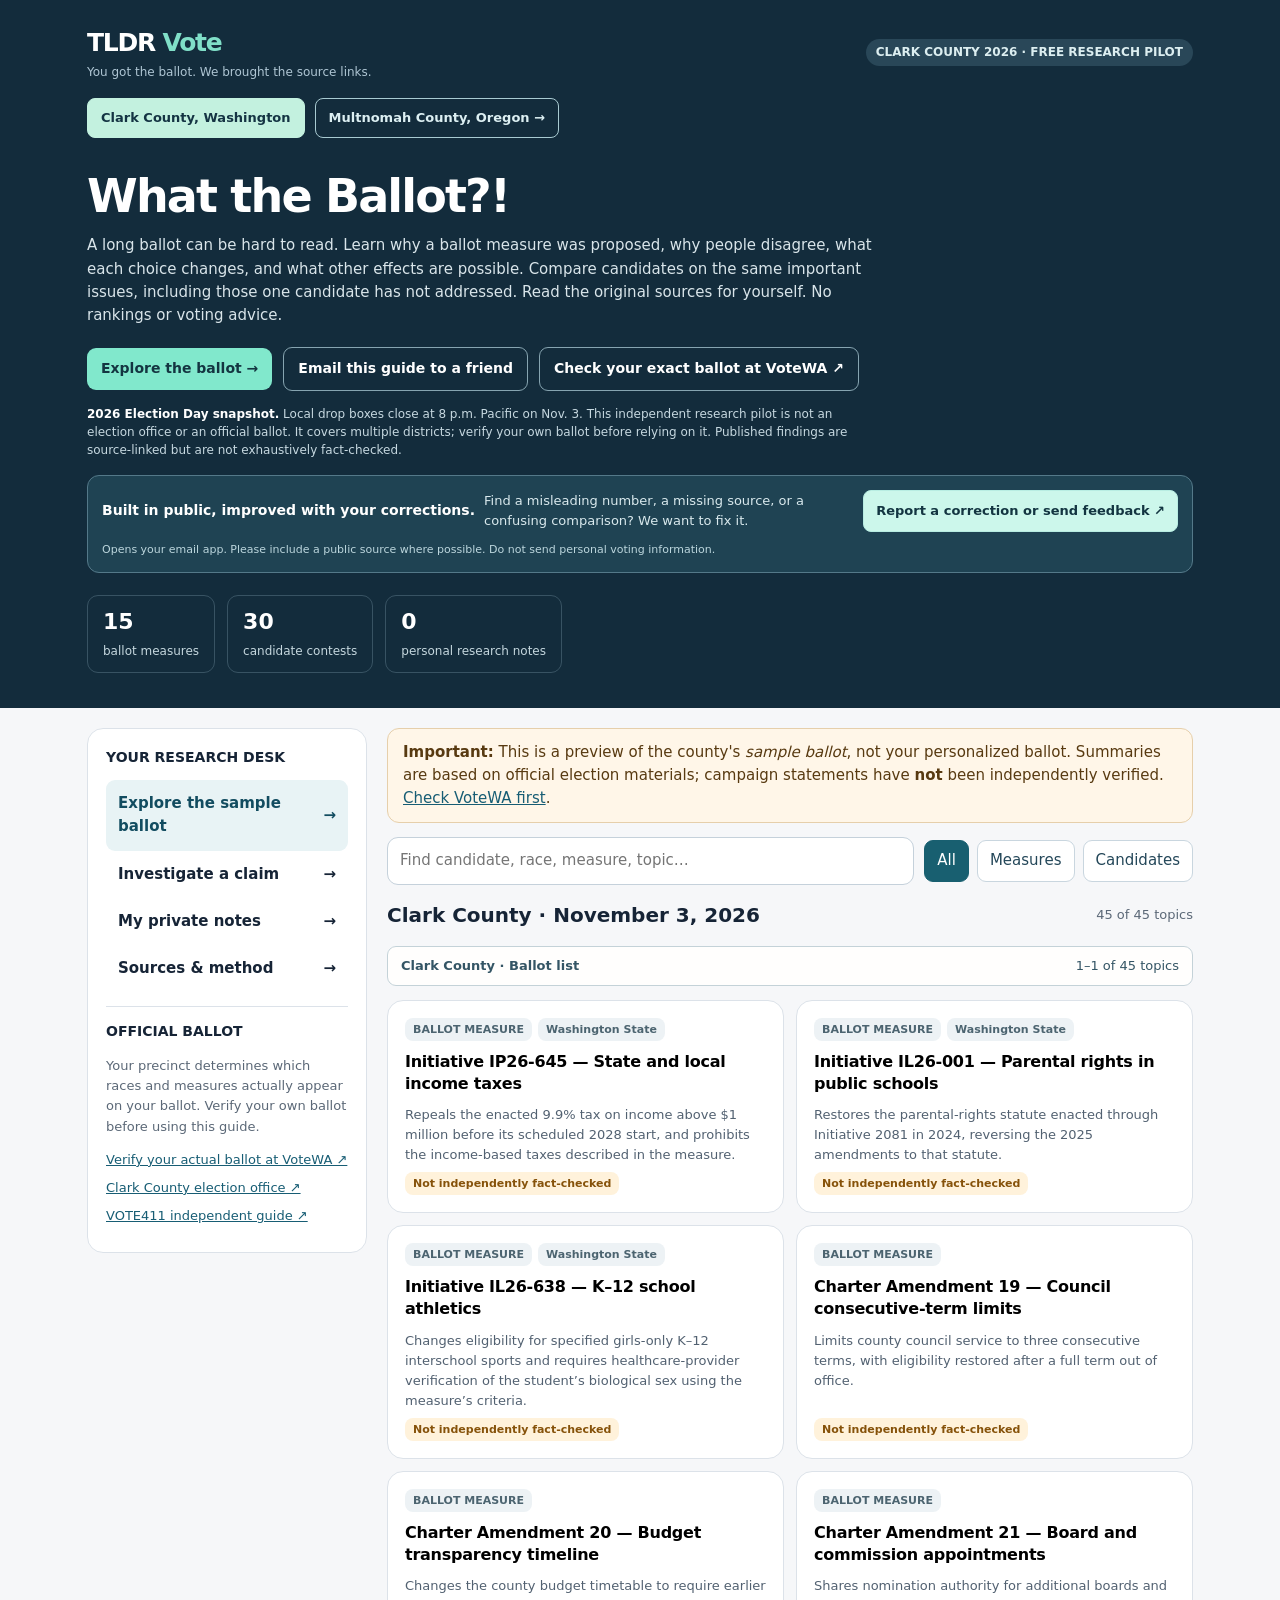
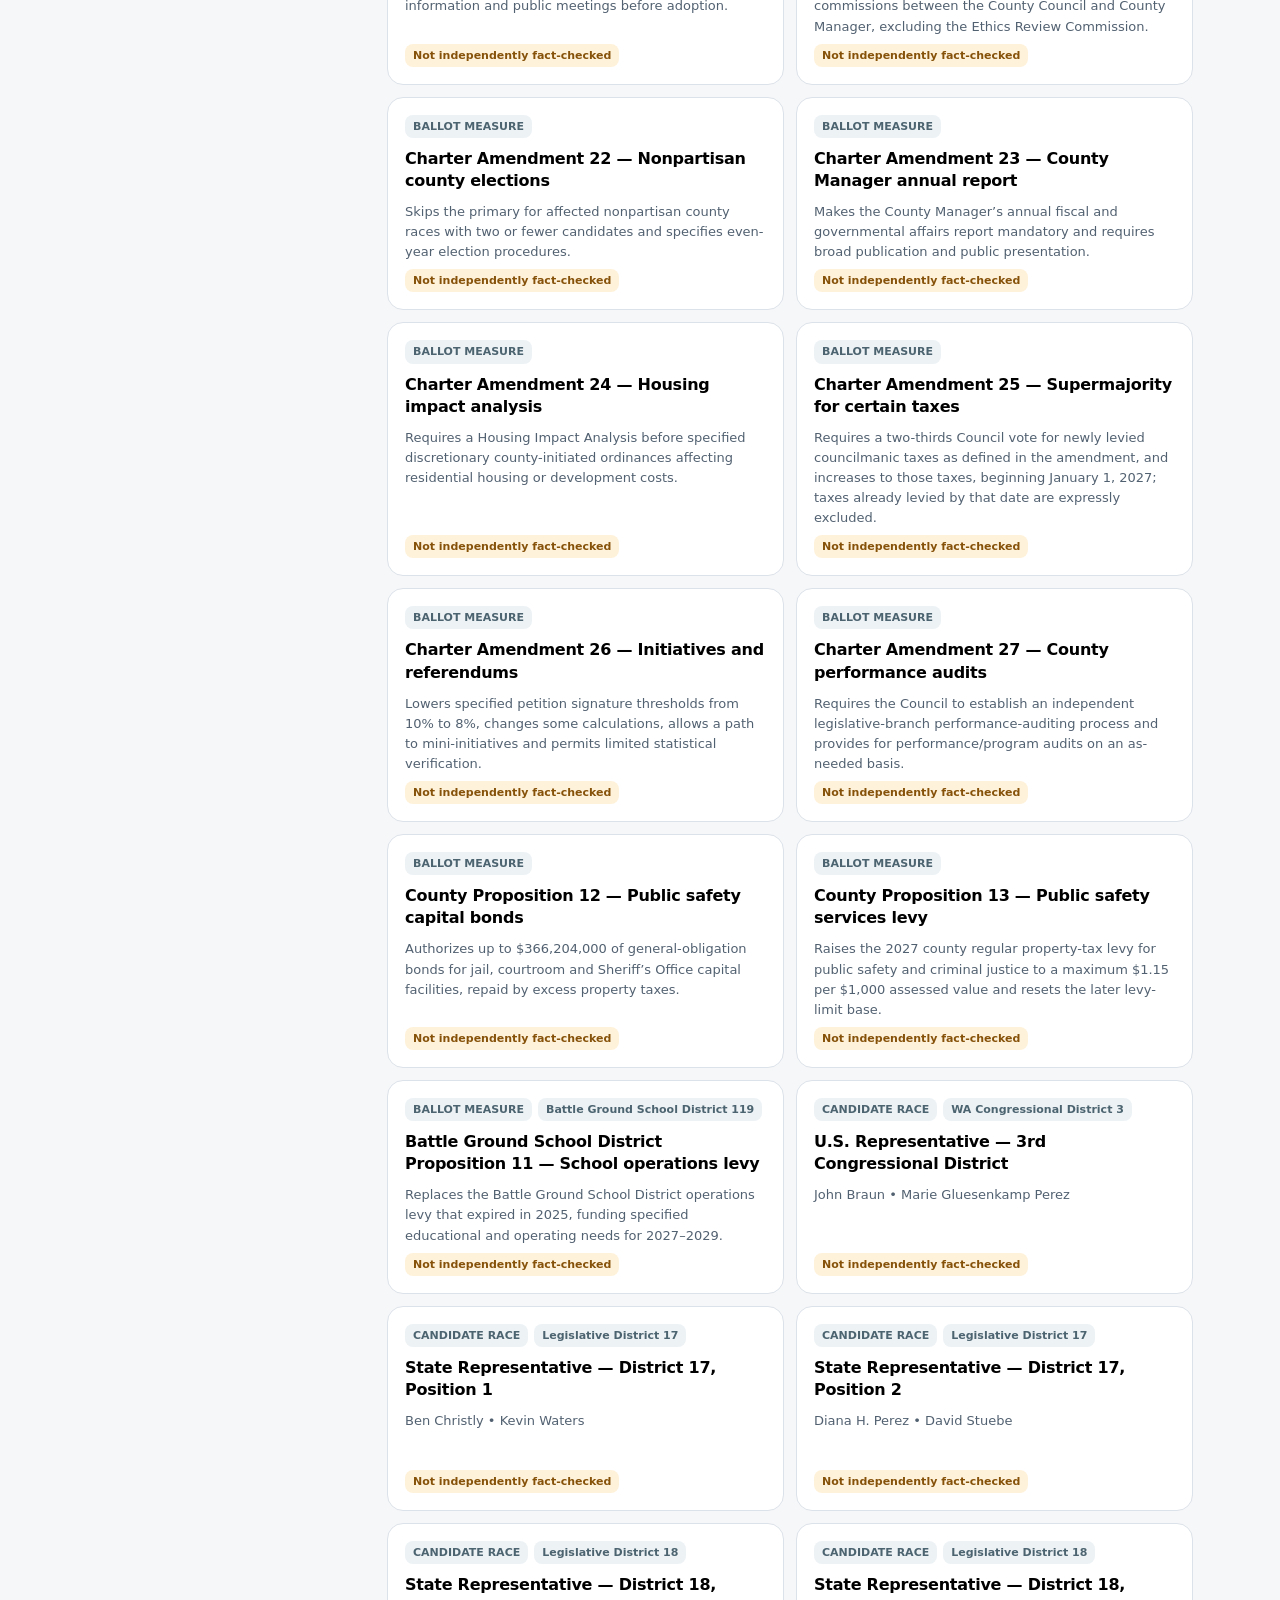
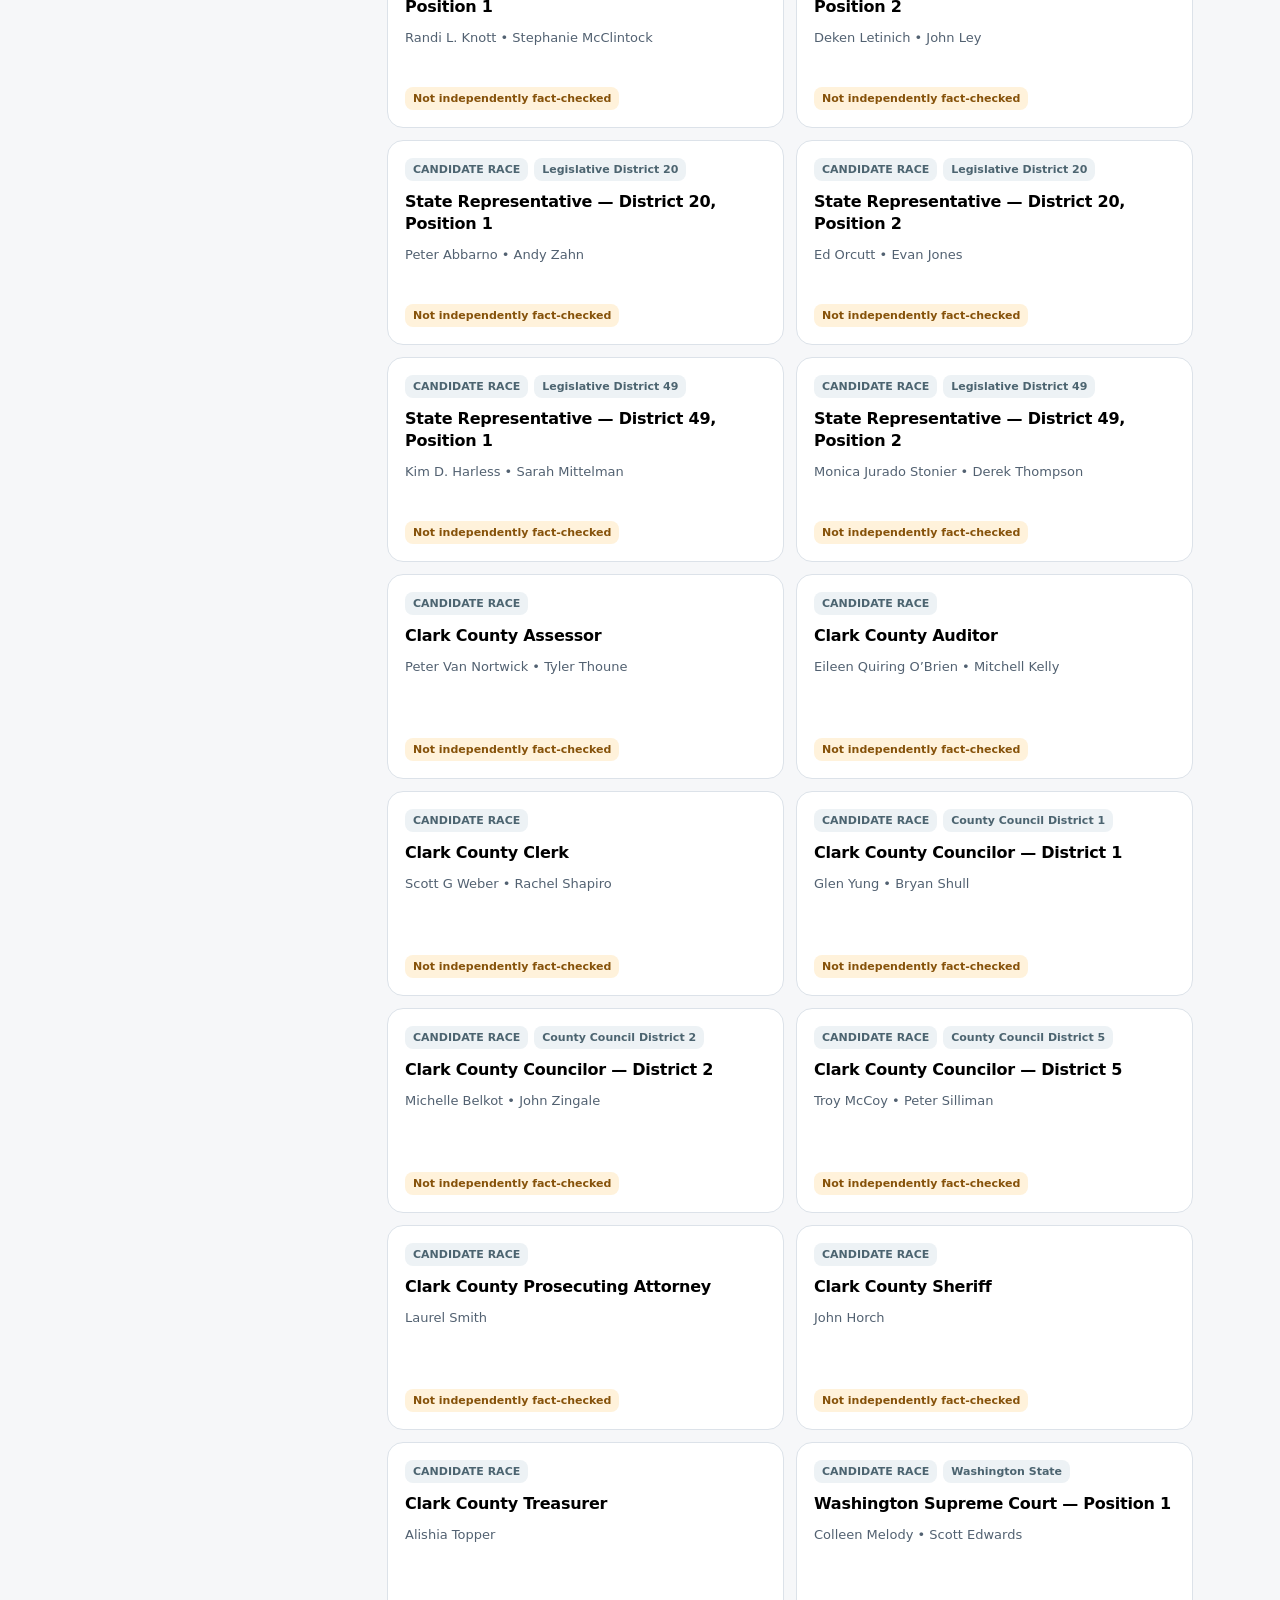
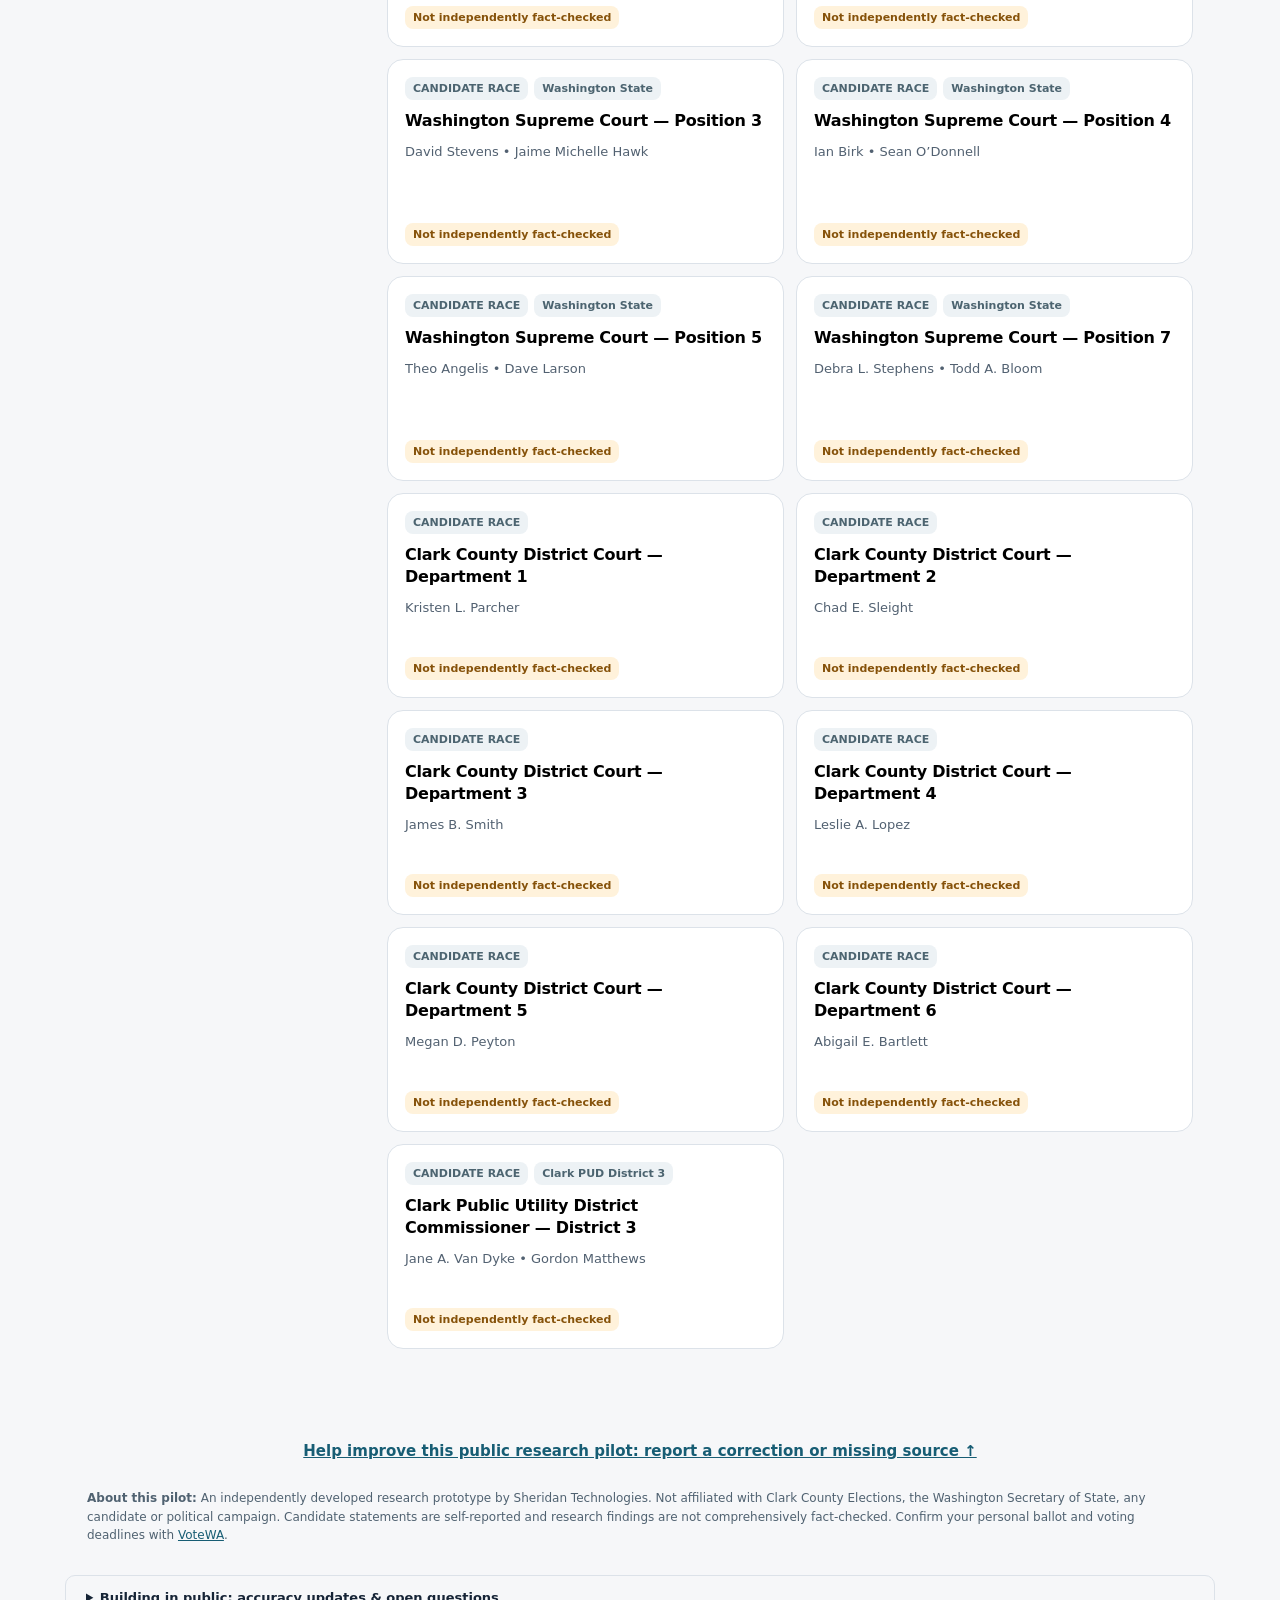
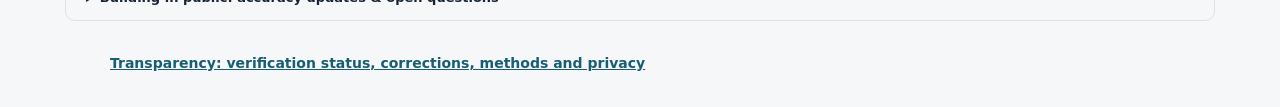
==== commit ef0131ce: "TLDR-Vote-Two-County-Navigation-v2-2026-11-03-UPDATE" ====
--- a/index.html
+++ b/index.html
@@ -24,7 +24,83 @@
 .plain-words dt{font-weight:750}
 .plain-words dd{margin:0}
 @media(max-width:650px){.plain-section{padding:15px 13px}.plain-choice-grid{grid-template-columns:1fr}.plain-words dl{display:block}.plain-words dt{margin-top:12px}}
-.plain-advanced{margin:21px 0;padding:13px 15px;border:1px solid #c3d4da;border-radius:12px;background:white}.plain-advanced>summary{font-size:17px;font-weight:800;cursor:pointer;color:#0d5568;padding:5px}.plain-advanced[open]>summary{margin-bottom:18px}.plain-advanced:focus-within{border-color:#298b91}</style><meta name="robots" content="noindex, follow, noarchive">
+.plain-advanced{margin:21px 0;padding:13px 15px;border:1px solid #c3d4da;border-radius:12px;background:white}.plain-advanced>summary{font-size:17px;font-weight:800;cursor:pointer;color:#0d5568;padding:5px}.plain-advanced[open]>summary{margin-bottom:18px}.plain-advanced:focus-within{border-color:#298b91}
+/* Clear, explanatory Clark reader layer */
+.clear-explainer{padding:20px 22px;margin:22px 0 24px;background:#fff;border:1px solid #b8cdd2;border-top:4px solid #2b727c;border-radius:12px;color:#203540}
+.clear-explainer .clear-eyebrow{color:#175968;font-size:12px;font-weight:800;letter-spacing:.07em}
+.clear-explainer h3{font-size:clamp(23px,3vw,29px);line-height:1.22;letter-spacing:-.02em;margin:6px 0 20px}
+.clear-explainer h4{font-size:17px;line-height:1.35;margin:0 0 8px}
+.clear-explainer p{font-size:16px;line-height:1.65;margin:0 0 12px}
+.clear-head{padding-bottom:12px;border-bottom:1px solid #ccd9dc;margin-bottom:16px}
+.clear-decision{margin:8px 0 19px}
+.clear-choices{display:grid;grid-template-columns:repeat(2,minmax(0,1fr));gap:14px;margin:15px 0}
+.clear-choice{min-width:0;background:#f7f9fa;border:1px solid #c5d2d6;padding:16px;border-radius:10px;overflow-wrap:anywhere}
+.clear-choice h4{padding-bottom:7px;border-bottom:1px solid #cdd8dc}
+.clear-choice p{margin-bottom:0}
+.clear-facts{display:grid;grid-template-columns:repeat(2,minmax(0,1fr));gap:21px;padding:18px 0;border-top:1px solid #d9e1e4;border-bottom:1px solid #d9e1e4}
+.clear-facts h4{font-size:16px}
+.clear-tradeoff{padding:18px 0 6px}
+.clear-caution{padding:16px 18px;margin:9px 0 17px;border-left:3px solid #477b83;background:#f0f4f5;border-radius:0 8px 8px 0}
+.clear-original{padding:12px 0;border-top:1px solid #d7e2e5;margin-top:17px;font-size:14px}
+.clear-explainer .clear-source-note,.clear-explainer .clear-disclosure{font-size:13px;color:#435b66}
+.clear-disclosure{margin-top:12px!important}
+.clear-citation{margin-top:15px!important;font-size:13px!important}
+.clear-glossary{border:1px solid #ccd8db;border-radius:9px;padding:11px 14px;margin-top:14px}
+.clear-glossary summary{cursor:pointer;font-weight:720;font-size:14px}
+.clear-glossary dl{display:grid;grid-template-columns:minmax(130px,170px) 1fr;gap:9px 15px;margin:15px 0 0}
+.clear-glossary dt{font-weight:700}
+.clear-glossary dd{margin:0}
+@media(max-width:700px){
+ .clear-explainer{padding:17px 15px}
+ .clear-choices,.clear-facts{grid-template-columns:1fr;gap:11px}
+ .clear-facts{gap:17px}
+ .clear-glossary dl{display:block}
+ .clear-glossary dt{margin-top:13px}
+}
+
+/* Rationale and matched-issue comparisons */
+.motivation-panel{background:#f6f8fa;border:1px solid #ccd7dd;border-radius:12px;padding:17px;margin:16px 0 18px}
+.motivation-panel>h4{font-size:17px;margin:4px 0 9px}
+.motivation-panel>p{font-size:15px}
+.motivation-sides{display:grid;grid-template-columns:repeat(2,minmax(0,1fr));gap:13px;margin:14px 0 20px}
+.motivation-side{background:white;border:1px solid #d3dce1;border-radius:9px;padding:13px}
+.motivation-side h4{font-size:16px;line-height:1.3}
+.motivation-side p{font-size:15px}
+.motivation-sources{background:white;border:1px solid #d0dde1;border-radius:9px;padding:11px 13px;overflow-wrap:anywhere}
+.motivation-sources summary{font-size:14px}
+.issue-comparison{border-top:1px solid #d7e1e5;padding-top:19px;margin-top:20px}
+.issue-comparison>h4{font-size:19px;margin-bottom:9px}
+.issue-comparison>p{font-size:14px}
+.issue-matrix-row{border:1px solid #cad7dc;border-radius:11px;overflow:hidden;margin:13px 0}
+.issue-matrix-row h5{font-size:15px;margin:0;padding:10px 13px;background:#e9f1f4;color:#174455;border-bottom:1px solid #cad7dc}
+.issue-matrix-people{display:grid;grid-template-columns:repeat(2,minmax(0,1fr))}
+.issue-matrix-people:has(> :only-child){grid-template-columns:1fr}
+.issue-matrix-cell{min-width:0;padding:13px;overflow-wrap:anywhere;background:white}
+.issue-matrix-cell+.issue-matrix-cell{border-left:1px solid #cad7dc}
+.issue-matrix-cell b{display:block;margin-bottom:8px}
+.issue-matrix-cell p{font-size:15px;margin-bottom:7px}
+.issue-matrix-cell .no-position{color:#53636c;font-style:italic}
+.source-state{font-size:12px;color:#50636c}
+.source-short{font-size:12px;margin-top:10px}
+@media(max-width:700px){.motivation-sides,.issue-matrix-people{grid-template-columns:1fr}.issue-matrix-cell+.issue-matrix-cell{border-left:0;border-top:1px solid #cad7dc}}
+
+/* Keep the current ballot topic, section and reading progress in view. */
+.reader-wayfinder{position:sticky;top:0;z-index:30;min-width:0;margin:10px 0 20px;border:1px solid #b8cbd2;border-radius:11px;background:#fffffffa;box-shadow:0 4px 14px #112c3b16;overflow:hidden}
+.reader-identity{display:flex;align-items:center;gap:9px 13px;flex-wrap:wrap;padding:10px 12px 6px}
+.reader-return{color:#0b586c;border:1px solid #b3ccd5;border-radius:8px;padding:7px 10px;background:#eef5f7;font-size:13px;font-weight:750;cursor:pointer}
+.reader-place{flex:1;min-width:0;font-size:13px;font-weight:700;overflow-wrap:anywhere}
+.reader-current{font-size:12px;color:#436573;font-weight:700;white-space:nowrap}
+.reader-section-buttons{display:flex;gap:5px;min-width:0;overflow-x:auto;padding:4px 10px 9px;scrollbar-width:thin}
+.reader-section-buttons button{flex:0 0 auto;border:1px solid transparent;border-radius:7px;background:transparent;color:#345c6e;font-size:12px;padding:8px 10px;cursor:pointer}
+.reader-section-buttons button[aria-current=true]{background:#e5f2f1;border-color:#a9cdca;color:#144c50;font-weight:750}
+.reader-section-buttons button:focus-visible,.reader-return:focus-visible{outline:3px solid #ad7a16;outline-offset:1px}
+.reader-progress{height:4px;background:#e3ebed}
+.reader-progress span{display:block;width:0;height:100%;background:#31867f;transition:width .09s linear}
+#clear-explainer,#measure-motivation,#issue-comparison,#outside-research,#research-note{scroll-margin-top:155px}
+.results-wayfinder{position:sticky;top:0;z-index:15;display:flex;justify-content:space-between;gap:12px;align-items:center;border:1px solid #c4d2d8;border-radius:9px;padding:9px 13px;background:#fffefdf5;margin:9px 0 14px;font-size:13px;color:#345565}
+@media(max-width:650px){.reader-identity{padding:8px 9px 3px;gap:5px 9px}.reader-return{padding:6px 8px}.reader-place{flex-basis:65%;font-size:12px}.reader-current{display:none}.reader-section-buttons{gap:3px;padding:2px 6px 7px}.reader-section-buttons button{padding:7px 9px}.results-wayfinder{padding:8px 10px;font-size:12px}}
+@media(prefers-reduced-motion:reduce){.reader-progress span{transition:none}}
+@media(max-width:650px){.reader-current{display:inline;flex:1 1 100%;padding-left:7px;white-space:normal;font-size:11px}}</style><meta name="robots" content="noindex, follow, noarchive">
 <meta name="description" content="What the Ballot?! Explore Clark County's 2026 races and measures in plain English, with original sources, comparisons, and clearly labeled research gaps.">
 <meta property="og:type" content="website">
 <meta property="og:site_name" content="TLDR Vote">
@@ -41,9 +117,9 @@
 <meta property="og:image:height" content="604">
 <meta property="og:image:alt" content="What the Ballot?! Clark County election research homepage screenshot">
 </head><body>
-<header class="hero"><div class="shell"><div class="head"><div><div class="brand">TLDR<span> Vote</span></div><div class="mini">You got the ballot. We brought the source links.</div></div><span class="pill pilot">CLARK COUNTY 2026 · FREE RESEARCH PILOT</span></div><nav aria-label="Choose election county" class="county-switch-tldr"><a href="/" aria-current="page">Clark County, Washington</a><a href="/multnomah/">Multnomah County, Oregon →</a></nav><h1>What the Ballot?!</h1><p>A long ballot can be hard to read. Start with short, easy explanations of 30 races and 15 measures. See what each choice means, read what candidates say, and check the original sources. No rankings or voting advice.</p><div class="launch-actions"><a class="launch-cta" href="#main">Explore the ballot →</a><a class="launch-share" href="/cdn-cgi/l/email-protection#[base64]">Email this guide to a friend</a><a class="launch-share" href="https://voter.votewa.gov/" target="_blank" rel="noopener noreferrer">Check your exact ballot at VoteWA ↗</a></div><p class="launch-caveat"><b>2026 Election Day snapshot.</b> Local drop boxes close at 8 p.m. Pacific on Nov. 3. This independent research pilot is not an election office or an official ballot. It covers multiple districts; verify your own ballot before relying on it. Published findings are source-linked but are not exhaustively fact-checked.</p><div class="launch-feedback" id="feedback"><b>Built in public, improved with your corrections.</b><span>Find a misleading number, a missing source, or a confusing comparison? We want to fix it.</span><a href="/cdn-cgi/l/email-protection#[base64]">Report a correction or send feedback ↗</a><small>Opens your email app. Please include a public source where possible. Do not send personal voting information.</small></div><div class="metrics"><div class="metric"><b id="stat-measures">15</b><span>ballot measures</span></div><div class="metric"><b id="stat-races">30</b><span>candidate contests</span></div><div class="metric"><b id="stat-notes">0</b><span>personal research notes</span></div></div></div></header>
+<header class="hero"><div class="shell"><div class="head"><div><div class="brand">TLDR<span> Vote</span></div><div class="mini">You got the ballot. We brought the source links.</div></div><span class="pill pilot">CLARK COUNTY 2026 · FREE RESEARCH PILOT</span></div><nav aria-label="Choose election county" class="county-switch-tldr"><a href="/" aria-current="page">Clark County, Washington</a><a href="/multnomah/">Multnomah County, Oregon →</a></nav><h1>What the Ballot?!</h1><p>A long ballot can be hard to read. Learn why a ballot measure was proposed, why people disagree, what each choice changes, and what other effects are possible. Compare candidates on the same important issues, including those one candidate has not addressed. Read the original sources for yourself. No rankings or voting advice.</p><div class="launch-actions"><a class="launch-cta" href="#main">Explore the ballot →</a><a class="launch-share" href="mailto:?subject=What%20the%20Ballot%3F%21%20%E2%80%94%20Clark%20County%202026%20voter%20guide&body=I%20found%20a%20free%20Clark%20County%202026%20ballot-research%20pilot.%20It%20compares%20candidates%20and%20measures%20and%20links%20to%20original%20sources.%20It%20isn%27t%20an%20official%20or%20personalized%20ballot%2C%20and%20some%20findings%20remain%20unverified.%20https%3A//tldrvote.sheridansystems.tech/">Email this guide to a friend</a><a class="launch-share" href="https://voter.votewa.gov/" target="_blank" rel="noopener noreferrer">Check your exact ballot at VoteWA ↗</a></div><p class="launch-caveat"><b>2026 Election Day snapshot.</b> Local drop boxes close at 8 p.m. Pacific on Nov. 3. This independent research pilot is not an election office or an official ballot. It covers multiple districts; verify your own ballot before relying on it. Published findings are source-linked but are not exhaustively fact-checked.</p><div class="launch-feedback" id="feedback"><b>Built in public, improved with your corrections.</b><span>Find a misleading number, a missing source, or a confusing comparison? We want to fix it.</span><a href="mailto:james@sheridantech.io?subject=TLDR%20Vote%20-%20correction%20or%20feedback&body=Please%20describe%20the%20issue%20or%20improvement%3A%0A%0ARelevant%20race%20or%20measure%3A%0A%0AOriginal%20source%20URL%20%28if%20any%29%3A%0A%0A">Report a correction or send feedback ↗</a><small>Opens your email app. Please include a public source where possible. Do not send personal voting information.</small></div><div class="metrics"><div class="metric"><b id="stat-measures">15</b><span>ballot measures</span></div><div class="metric"><b id="stat-races">30</b><span>candidate contests</span></div><div class="metric"><b id="stat-notes">0</b><span>personal research notes</span></div></div></div></header>
 <div class="shell layout"><aside class="sidebar"><h2>YOUR RESEARCH DESK</h2><nav aria-label="Primary" id="nav"><button class="navbtn" data-view="explore" aria-current="true">Explore the sample ballot <span>→</span></button><button class="navbtn" data-view="claims" aria-current="false">Investigate a claim <span>→</span></button><button class="navbtn" data-view="notes" aria-current="false">My private notes <span>→</span></button><button class="navbtn" data-view="sources" aria-current="false">Sources & method <span>→</span></button></nav><hr style="border:0;border-top:1px solid var(--line);margin:14px 0"><h2>OFFICIAL BALLOT</h2><p>Your precinct determines which races and measures actually appear on your ballot. Verify your own ballot before using this guide.</p><a href="https://voter.votewa.gov/" target="_blank" rel="noopener noreferrer">Verify your actual ballot at VoteWA ↗</a><div class="sourcelist"><a href="https://clark.wa.gov/elections/november-3-2026-general-special-election" target="_blank" rel="noopener noreferrer">Clark County election office ↗</a><a href="https://www.vote411.org/ballot" target="_blank" rel="noopener noreferrer">VOTE411 independent guide ↗</a></div></aside><main class="main" id="main" aria-live="polite"><div class="warn"><b>Important:</b> This is a preview of the county's <em>sample ballot</em>, not your personalized ballot. Summaries are based on official election materials; campaign statements have <b>not</b> been independently verified. <a href="https://voter.votewa.gov/" target="_blank" rel="noopener noreferrer">Check VoteWA first</a>.</div><section id="content"></section></main></div>
-<script data-cfasync="false" src="/cdn-cgi/scripts/5c5dd728/cloudflare-static/email-decode.min.js"></script><script id="seed" type="application/json">{
+<script id="seed" type="application/json">{
   "id": "clark-2026-general",
   "title": "Clark County, Washington — 2026 General & Special Election",
   "election_date": "2026-11-03",
@@ -6078,19 +6154,22 @@
   }
 }</script>
 <script id="plain-language" type="application/json">{"version":1,"review_date":"2026-11-03","purpose":"Short, plain-language starter summaries for Clark County; not independent fact checks.","disclosure":"We explain what the ballot says in short sentences. Candidate priorities are what candidates say they want. Money amounts may be estimates. Always read the official source for exact wording.","measures":{"IP26-645":{"about":"Washington passed a tax on yearly income over $1 million. That tax is set to start with 2028 income. This vote asks whether to cancel it and block the kinds of income taxes named in the measure.","yes":"Cancel the new income tax before it starts, and add the measure’s limits on income taxes.","no":"Keep the tax law as it is now, unless lawmakers or courts change it later.","money":"State budget staff estimate the state would get about $11.4 billion less over five budget years if the tax is canceled. This is an estimate, not money already collected.","remember":"This does not mean every person pays the tax. The planned tax is on income above $1 million. Supporters and opponents use different time periods for their money claims."},"IL26-001":{"about":"This vote is about what information parents can get from schools and when schools must share it. It would bring back an earlier version of a state law.","yes":"Bring back the earlier parent-rights rules, including a shorter wait for certain school records.","no":"Keep the newer version of these rules.","money":"The state expects little or no direct cost. Some schools might have small costs to update their rules.","remember":"A YES or NO vote does not decide whether parents have any rights at all. Other laws still apply. There is disagreement about student privacy and safety."},"IL26-638":{"about":"This would change who can join girls-only teams in certain school sports. It also sets rules for how students’ sex can be checked by a health care provider.","yes":"Use the new team rules. The state says transgender girls would generally not be allowed on these girls’ teams.","no":"Keep the current team rules unless another law changes them.","money":"The state expects about $21,000 for guidance updates, plus school costs it cannot yet predict.","remember":"The measure lists different ways a provider may check eligibility. It does not say every student must take every test. People disagree about fairness, privacy, and harm."},"Charter 19":{"about":"This would limit how long someone can stay on the County Council without taking a break.","yes":"Allow up to three terms in a row. A council member could run again after sitting out one full term.","no":"Do not add this new term limit.","money":"The official explanation gives no dollar cost.","remember":"This is not a lifetime ban on serving. It is a rule about serving terms back to back."},"Charter 20":{"about":"This would make the county share budget plans earlier. The budget says how the county plans to spend money.","yes":"Require an earlier budget schedule, with more time for people to read and discuss the plan.","no":"Keep the current budget rules.","money":"The official explanation does not give a cost.","remember":"The vote changes the steps used to make the budget. It does not approve a new tax or promise lower spending."},"Charter 21":{"about":"County boards are groups that help with county work. This would change who can suggest people to serve on some of those boards.","yes":"Let both the County Council and County Manager suggest members for more boards. The Council still makes the final choice.","no":"Keep the current rules for suggesting members.","money":"The official explanation gives no dollar cost.","remember":"The county Ethics Review Commission is left out of this change. Being allowed to suggest someone is not the same as choosing them."},"Charter 22":{"about":"Some county races have only one or two people running. This would change when those races need a first-round election.","yes":"Skip the primary (first-round election) for covered nonpartisan races with two or fewer candidates.","no":"Keep the county’s current election rules.","money":"Supporters expect some savings, but the official explanation gives no dollar amount.","remember":"The offices covered are already nonpartisan, meaning candidates do not run under a party label for the office. This would not change every election."},"Charter 23":{"about":"The County Manager would have to give the public a report each year about county money and work.","yes":"Make the report and a public presentation required every year.","no":"Do not add this new reporting rule.","money":"The official explanation does not give a cost.","remember":"The proposal does not say the county must mail a printed report to every home."},"Charter 24":{"about":"Before some county rule changes that affect housing, the county would have to study how the change might affect homes and costs.","yes":"Require a housing study for the kinds of county-made rules covered by the measure.","no":"Do not make the housing study a rule in the county charter.","money":"The official explanation gives no fixed cost for these studies.","remember":"This would require a study, not force the county to build homes or lower prices. Routine changes required by state law are excluded."},"Charter 25":{"about":"This would make it harder for the County Council to approve certain new taxes or raise those taxes.","yes":"Require at least four YES votes on a five-member Council for the new taxes covered by this rule.","no":"Keep the current Council voting rules for these taxes.","money":"This vote does not lower any tax right away. What happens later depends on future Council votes.","remember":"Many charges and taxes are not covered. Taxes already being collected on January 1, 2027 are excluded."},"Charter 26":{"about":"Residents can collect signatures to ask for a vote on county rules. This would make that process easier in some cases.","yes":"Lower certain signature requirements from 10% to 8%, and change how some petitions are checked.","no":"Keep the current petition rules.","money":"Supporters think it may save staff time, but no dollar amount is confirmed.","remember":"The percentages use a special vote-count formula. They do not mean 8% of everyone living in the county. A small petition still does not automatically get on the ballot."},"Charter 27":{"about":"An audit is a check of how money is spent or how well a program works. This would create a way for the Council to ask for more county program audits.","yes":"Require an audit process and allow extra audits when needed.","no":"Keep the current county audit rules.","money":"The sides disagree about cost. The proposal does not order one paid audit each year, but setting up and using the process could still cost money.","remember":"The county already has other required audits. These would be a different kind of check."},"Prop 12":{"about":"The county wants to borrow money for jail space, courtrooms, and Sheriff’s Office buildings.","yes":"Allow up to about $366 million in bonds (borrowed money). Property taxes would pay back the borrowing and interest.","no":"Do not allow this borrowing plan through this vote.","money":"The county estimates about $711 million in total payments over time, including interest. Its homeowner example averages about $86 a year, but actual taxes can differ.","remember":"Borrowing for buildings is different from paying the people who work there. Proposition 13 is a separate vote about services and staff."},"Prop 13":{"about":"The county wants to collect more property tax to pay for police, courts, and other public safety work.","yes":"Allow the county to raise this part of the property tax in 2027 and use the higher amount when setting later tax limits.","no":"Do not allow this extra tax increase. Existing taxes and services do not simply disappear.","money":"For a home with a taxable value of $600,000, this one part of the bill would go up by about $264 a year, using the stated rates. Other parts of the tax bill are separate.","remember":"An opposing committee later said it would withdraw its earlier opposition. Read both statements, not just the first one. This is not a 62% rise in your whole tax bill."},"Prop 11 BGSD":{"about":"Battle Ground schools want a new three-year property tax to help pay for school programs and daily costs.","yes":"Approve school taxes for 2027, 2028, and 2029.","no":"Do not approve this school tax. Other school taxes and funding are separate.","money":"The three-year total is about $116 million. At the school district’s estimated rate, a home with $650,000 in taxable value would pay about $1,144 a year for this tax alone.","remember":"Only voters in the Battle Ground School District decide this. The last operations levy ended in 2025, so this is not simply the same tax continuing through 2026."}},"candidates":{"John Braun":"He says he wants lower taxes, less government spending, more factory jobs, safer communities, and more say for parents in schools.","Marie Gluesenkamp Perez":"She says she wants more skilled-trade jobs, lower housing and childcare costs, cheaper health care, and rules against conflicts of interest in Congress.","Ben Christly":"He says he wants stronger schools, more job training, more affordable homes, support for small businesses, and easier access to health care.","Kevin Waters":"He says he wants better roads and internet service, stronger schools, more affordable homes, and safer communities.","Diana H. Perez":"She says she wants lower housing costs, better roads, stronger schools, and easier access to health care and childcare.","David Stuebe":"He says he wants safer communities, affordable homes, careful use of tax money, and more open government.","Randi L. Knott":"She says she wants better-paying jobs, homes families can afford, and schools, health care, and public services that work better for families.","Stephanie McClintock":"She says she wants fewer tax increases, less wasteful spending, fewer costly school rules, more police support, and more business growth.","Deken Letinich":"He says he wants a new bridge, more homes and childcare spaces, lower daily costs, better treatment for workers, and abortion rights.","John Ley":"He says he wants to end certain taxes, lower some property taxes, add police and mental health workers, and build bridges without tolls or light rail.","Peter Abbarno":"He says he wants lower taxes, safer neighborhoods, a government that answers to people, and more jobs and school opportunities.","Andy Zahn":"He says he wants more jobs in smaller towns, affordable homes, public transportation and health care. He opposes new data centers.","Ed Orcutt":"He says he wants good-paying local jobs, protection for property owners, and public services funded without new taxes.","Evan Jones":"He says he wants building projects to get approved faster, better roads and public works, safer jobs, and more local work.","Kim D. Harless":"She says she wants cheaper housing and childcare, better school funding, health care for more people, public transit, and environmental protection.","Sarah Mittelman":"She says she wants daily life to cost less, safer communities, clearer government decisions, and better help for people in mental health crises.","Monica Jurado Stonier":"She says she wants more school support for students with disabilities, good jobs, more affordable health care, housing, and childcare.","Derek Thompson":"He says he wants to change how schools get money, protect small businesses during construction, and make government spending easier to track.","Peter Van Nortwick":"He says he wants to help people understand property taxes, expand tax relief for eligible older homeowners, and improve the assessor’s office.","Tyler Thoune":"He says property values used for taxes should match market evidence. He wants clearer records and better help when people challenge a value.","Eileen Quiring O’Brien":"She says she wants careful reviews of elections and voter lists, checks on government spending, and better service from the Auditor’s Office.","Mitchell Kelly":"He says he wants fair elections, correct records, strong money checks, and an Auditor’s Office that runs well.","Scott G Weber":"He says he wants court records to stay safe, easier online court filing, better collection of money owed to victims, and helpful service.","Rachel Shapiro":"She says she wants court records to be correct and easy to use, quicker service, clearer money records, and regular public office hours.","Glen Yung":"He says he wants more stable housing, help for people without homes, safer communities, cleaner water, and teamwork among local leaders.","Bryan Shull":"He says he wants the county to try other options before raising taxes, improve safety and roads, support businesses, and track homelessness programs.","Michelle Belkot":"She says she opposes new taxes, unwanted city-boundary changes, bridge tolls, and public funding for light rail. She puts police and roads first.","John Zingale":"He says he wants better roads and services, more homes people can afford, protection for open space, and a county government that listens.","Troy McCoy":"He says he wants careful spending, growth the county can handle, better roads and public safety, and a public vote before county taxes pay for light rail.","Peter Silliman":"He says he wants changes to county rules, safer neighborhoods, more checks on taxes and government, affordable housing, and better parks and roads.","Laurel Smith":"She says she wants people who commit crimes held responsible, fair treatment of victims, and decisions based on evidence.","John Horch":"He says the Sheriff’s Office needs more workers to answer calls, investigate crimes, handle traffic problems, and help victims.","Alishia Topper":"She says she wants to protect public money, invest it carefully, explain how it is handled, and help taxpayers.","Colleen Melody":"She says courts should protect people’s rights, give everyone a fair chance to be heard, and make decisions free from political pressure.","Scott Edwards":"He says judges should closely follow the words of the law, make steady and fair decisions, and answer for their work.","David Stevens":"He says judges should protect rights and follow the law instead of making new government policy.","Jaime Michelle Hawk":"She says courts should protect rights and be fair to people who cannot pay for a lawyer, workers, and families.","Ian Birk":"He says judges should be fair to everyone, make their own decisions, and think about how court rulings affect families.","Sean O’Donnell":"He says he wants fair courts that protect rights, treat crime victims fairly, and use his experience with family and criminal cases.","Theo Angelis":"He says he wants courts that people can use, fair treatment, and legal help for people who cannot afford it.","Dave Larson":"He says courts should be fair, independent of politics, and able to respond to crime and addiction with care and accountability.","Debra L. Stephens":"She says courts should treat people fairly, make decisions without political pressure, and work openly and well.","Todd A. Bloom":"He says his business, money, and military background would help him bring balance, fairness, and careful thinking to the court.","Kristen L. Parcher":"She says people should have a fair chance to be heard in court and be treated with patience, respect, and care.","Chad E. Sleight":"He says everyone who comes to court should be treated fairly and with respect.","James B. Smith":"He says judges should use facts and laws to make fair decisions. He also points to work helping veterans in court.","Leslie A. Lopez":"She says courts should be fair and easy to use, and that judges should prepare carefully and treat everyone with respect.","Megan D. Peyton":"She says courts should be fair, clear, and respectful of the challenges people bring with them.","Abigail E. Bartlett":"She says courts should be fair and easy to understand, and that special treatment courts can help with problems linked to drug use.","Jane A. Van Dyke":"She says she wants dependable power and water, programs that save resources, and help for customers who struggle with bills.","Gordon Matthews":"He says he wants more solar power, better planning for growing electricity needs, and changes to community solar programs."},"glossary":{"Ballot":"The list of choices you can vote on.","Tax":"Money people pay to government.","Levy":"A tax collected for a specific purpose.","Bond":"Money the government borrows and pays back, usually with interest.","Interest":"Extra money paid back on a loan.","Charter":"The main rules for how a county government works.","Audit":"A check of money or how well a program works.","Primary":"The first round of an election.","Property tax":"A tax based on the assessed value of land or buildings.","Assessed value":"A value used to calculate property tax. It may differ from the sale price.","Nonpartisan":"An election where the office is not labeled with a political party.","Estimate":"A best guess based on available information. It could change."}}</script>
+<!-- BEGIN CLEARER CLARK EDITION --><script id="motivation-data" type="application/json">{"version":1,"research_date":"2026-11-03","method":"Rationales attributed to the published voters pamphlet committees or official explanatory text. Reasons for supporting or questioning a change are presented without claiming to know anyone’s private motives. Potential secondary effects are clearly labeled contingent interpretations, not established future results. Missing submitted opposition is not manufactured.","no_formal_opponent_note":"When no formal opposing committee statement was located in the reviewed pamphlet, we show an analytical concern as a question, not as a position claimed by voters or opponents.","measures":{"IP26-645":{"problem":"Washington passed a tax on annual income above $1 million, and the question is whether that tax should begin as scheduled.","supporters_reason":"Supporters say a new state income tax could discourage business investment and make it easier to expand income taxes later. Their goal is to prevent that kind of tax from taking effect.","opponents_reason":"Opponents want to keep a source of revenue mainly collected from very high incomes. They argue that removing it could make it harder to fund schools, health services, and other programs.","secondary_effects":"Repealing the tax would also prohibit certain future income taxes under the measure’s terms. Future lawmakers could choose different taxes, spending cuts, or other changes in response to less revenue; this measure does not dictate which programs would lose money.","argument_basis":"pamphlet_arguments","editor_note":""},"IL26-001":{"problem":"Families, schools and lawmakers disagree about how quickly parents should receive student information and how schools should protect sensitive records.","supporters_reason":"Supporters want parents to know more about their children’s school experiences and receive covered records sooner. They believe parents need that information to guide their children and challenge school decisions.","opponents_reason":"Opponents are concerned that broader access and notification rules could reveal sensitive information in situations where a student may need privacy or protection.","secondary_effects":"Schools could have to change how staff handle requests and notifications. The consequences can differ for ordinary records and sensitive medical or child-protection situations; other privacy laws and the limited investigation exception still matter.","argument_basis":"pamphlet_arguments","editor_note":""},"IL26-638":{"problem":"People disagree about how girls-only school sports should determine eligibility, and how to balance sex-based competitive categories with privacy and student participation.","supporters_reason":"Supporters argue the new eligibility definition would protect opportunities and competitive fairness for girls in the covered sports.","opponents_reason":"Opponents are concerned about excluding transgender girls and about possible burdens, privacy problems and disputes when schools or providers verify eligibility.","secondary_effects":"The rules could change team participation, require provider paperwork and create school compliance work. Lawsuits or conflicts with other rules are possible but not certain; no comprehensive participation or health-cost estimate was verified.","argument_basis":"pamphlet_arguments","editor_note":""},"Charter 19":{"problem":"Some residents want to prevent county councilors from holding the same seat for many terms in a row.","supporters_reason":"Supporters believe a break after three terms would make more opportunities for new candidates and reduce advantages from long incumbency.","opponents_reason":"Opponents argue that voters should be able to keep an experienced councilor without a forced break, especially if the person is doing work voters like.","secondary_effects":"Term limits could increase turnover and reduce experience within the Council. They might also shift more institutional knowledge to unelected staff. Those possible effects have not been measured for this amendment.","argument_basis":"pamphlet_arguments","editor_note":""},"Charter 20":{"problem":"Residents sometimes do not get much time to review complicated county budgets before decisions are made.","supporters_reason":"Supporters want budget numbers and meetings earlier so residents and councilors can ask questions before the county adopts its spending plan.","opponents_reason":"Opponents question whether a fixed schedule belongs in the Charter and whether extra steps or early estimates could increase work without improving decisions.","secondary_effects":"Earlier deadlines may improve public access but can create pressure to produce estimates before all information is available. This measure does not guarantee lower taxes or more public participation.","argument_basis":"pamphlet_arguments","editor_note":"The schedule and any workload effect should be checked against actual budget operations."},"Charter 21":{"problem":"Some decisions about appointments to advisory boards depend heavily on who is allowed to nominate people.","supporters_reason":"Supporters want elected councilors as well as the County Manager to propose people for more county boards, while keeping final appointments with the Council.","opponents_reason":"No formal opposing statement was located in the reviewed pamphlet. A possible question to examine is whether shared nomination authority would improve recruitment or complicate appointments.","secondary_effects":"The balance of influence over who is considered for county boards could change. That does not automatically change board decisions, and the Ethics Review Commission is excluded.","argument_basis":"no_formal_opponent","editor_note":"The possible concern is an analytical question, NOT attributed to a submitted opposing committee."},"Charter 22":{"problem":"Some local races have only one or two candidates. A primary normally helps narrow down larger fields to the people who advance.","supporters_reason":"Supporters say holding a primary when no one needs to be eliminated wastes election money. They want a simpler election process.","opponents_reason":"Opponents say the primary gives challengers and voters an earlier, publicly supported chance to learn about the candidates. They worry that skipping it could make incumbents better known than challengers.","secondary_effects":"The change could save some administration costs and reduce the number of appearances on primary ballots, while also shortening the period when these races appear on mailed ballots. Neither the savings nor effect on voter knowledge is established by the text alone.","argument_basis":"pamphlet_arguments","editor_note":""},"Charter 23":{"problem":"Residents may want a regular public explanation of the county’s work and financial condition.","supporters_reason":"Supporters want a yearly report guaranteed by the Charter so residents can follow county money and activity rather than depend on officials choosing to publish one.","opponents_reason":"No formal opposing statement was located in the reviewed pamphlet. A possible concern is whether a mandated report adds staff work or becomes a promotional document instead of useful public information.","secondary_effects":"The Manager would have another required reporting step; publication could help scrutiny but could also consume staff resources. The proposal does not require printing and mailing it to every household.","argument_basis":"no_formal_opponent","editor_note":"The possible concern is an analytical question, NOT a reported opposing campaign position."},"Charter 24":{"problem":"County rules about land use and building can sometimes increase or decrease the supply and cost of housing.","supporters_reason":"Supporters believe a required housing-impact study would show tradeoffs before county leaders vote on rules that could make housing harder to build or afford.","opponents_reason":"Opponents question whether another required study could slow needed county decisions, cost money or repeat analysis already done.","secondary_effects":"The process could give Council clearer evidence but also add staff work and time for some proposals. A completed study would not itself change rent, create homes or require the Council to follow its findings.","argument_basis":"pamphlet_arguments","editor_note":""},"Charter 25":{"problem":"Some people want a stronger barrier before county leaders approve certain new taxes.","supporters_reason":"Supporters want a wider agreement on the Council—at least four of five members—before a covered new tax or increase can pass.","opponents_reason":"Opponents are concerned that a higher vote threshold could let a smaller group of councilors block funding even when most councilors believe a service needs it.","secondary_effects":"The rule could change which future tax proposals pass and how county leaders negotiate budgets. It would not directly lower existing taxes and excludes several kinds of charges and renewals.","argument_basis":"pamphlet_arguments","editor_note":""},"Charter 26":{"problem":"Residents can petition for changes, but collecting enough valid signatures for a countywide measure can be difficult.","supporters_reason":"Supporters want to lower some signature requirements so residents can bring more ideas directly to government or voters.","opponents_reason":"Opponents worry that lowering the bar may lead to more proposals, more election or verification work, and less support behind each one before it moves forward.","secondary_effects":"More petitions could reach county staff and Council; some could lead to ballot elections. An easier petition process would not guarantee a proposal becomes law, and mini-initiatives do not automatically go to the ballot.","argument_basis":"pamphlet_arguments","editor_note":""},"Charter 27":{"problem":"The County Council approves spending, but supporters say councilors should have a stronger independent way to check whether programs use public money effectively.","supporters_reason":"Supporters want the legislative branch to be able to commission performance audits that look for waste, problems or improvements in county programs.","opponents_reason":"Opponents question the cost, duplication with existing oversight, and whether the Council needs another audit process.","secondary_effects":"Audits may identify improvements and may also cost staff time or outside-contract money. The measure requires a process but does not require one paid audit every year; annual state-required audits remain separate.","argument_basis":"pamphlet_arguments","editor_note":""},"Prop 12":{"problem":"The county says its older jail and nearby justice facilities are crowded or outdated for today’s needs. The proposed answer is borrowing money for larger or updated facilities.","supporters_reason":"Supporters want enough space and safer buildings for jail operations, courtrooms and the Sheriff’s Office. They argue that delaying construction could leave existing problems unresolved.","opponents_reason":"No formal opposing statement was located in the reviewed pamphlet. A practical concern is that borrowing creates long-term property-tax obligations, with interest, and building space does not pay for the people needed to operate it.","secondary_effects":"Debt repayment could continue for decades. Construction costs may change; a larger facility could require additional staffing and operating money. The county says bonds would not be issued until operating funding is secured if the separate levy fails.","argument_basis":"no_formal_opponent","editor_note":"Financial and operating questions are analytical considerations, not an invented opposition committee."},"Prop 13":{"problem":"The county says public-safety and justice-system operations need more ongoing money, including for staff.","supporters_reason":"Supporters want more predictable funding for the Sheriff and justice system, including staffing and services that buildings alone cannot provide.","opponents_reason":"The original published opposition raised tax and budget concerns, but its committee later said it would withdraw opposition. Do not present its first argument as its unchanged current position.","secondary_effects":"The higher 2027 levy would become a base for future tax limits, not merely a one-year cost. The levy could fund services even if the separate jail bond fails; hiring enough qualified staff could still take time.","argument_basis":"withdrawn_opposition","editor_note":"Show the original statement AND the later committee rebuttal when comparing motivations."},"Prop 11 BGSD":{"problem":"Battle Ground School District says it needs money for school programs and daily operations after its previous local operations levy expired in 2025.","supporters_reason":"Supporters want local money to help pay for school staff, learning programs and services that the district says state funding does not fully cover.","opponents_reason":"Opponents question the added burden on property taxpayers and whether the district has made enough changes to control spending or prioritize classrooms.","secondary_effects":"If approved, the district would collect a local tax in 2027–2029, but passage would not restore every earlier cut. If rejected, the district would need other budget choices. The levy applies only within that school district, and actual property-tax rates may vary.","argument_basis":"pamphlet_arguments","editor_note":""}}}</script>
+<script id="issue-comparison-data" type="application/json">{"schema_version":1,"date":"2026-11-03","method":"Candidate policy fields were curated from the official candidate-supplied 2026 pamphlet statements and previously prepared source-attributed summaries; no party affiliation inference. Every issue asked of one candidate is also asked of every other candidate in the same contest. Blank positions are not filled by invention. Selected forum statements and official final-passage voting records have been added where they bear directly on an issue; those cells are labeled by source type rather than presented as equivalent evidence.","standards":{"scope":"Issue-by-issue comparison of topics raised by either person and relevant to the office. Not a promise of all possible policy stances.","stated":"Candidate stated priority, proposal, or description from cited pamphlet. This does not establish that the promise will happen.","not_found":"No explicit position found in the materials reviewed for this issue. This does not mean support, opposition, or no opinion.","judicial":"Judges should be evaluated on legal work and approach to applying law, not forced into pledges about cases that may come before them.","source_date":"2026-11-03"},"races":{"US House WA-03":{"office":"U.S. Representative — 3rd Congressional District","topics":[{"issue":"Taxes and government spending","a":"Calls for lower taxes, less unnecessary spending, and stronger checks on waste.","b":null},{"issue":"Jobs and workforce","a":"Wants to rebuild American manufacturing and support local employers.","b":"Emphasizes skilled trades and apprenticeships."},{"issue":"Housing and child care","a":"Names rising housing and child-care costs as concerns, but gives no specific plan in the reviewed statement.","b":"Wants to address housing and child-care costs."},{"issue":"Health care","a":"Says he wants to protect Social Security and Medicare.","b":"Highlights access to lower-cost health care and generic medicines."},{"issue":"Public safety","a":"Says he would support law enforcement.","b":null},{"issue":"Consumer rights and government ethics","a":null,"b":"Emphasizes the right to repair products and reducing financial conflicts in Congress."},{"issue":"Proof of citizenship and federal voter-ID bill","a":"Supported the 2026 SAVE America Act in the debate.","b":"Opposed the 2026 SAVE America Act with added voter-ID provisions, despite supporting a different earlier version.","a_source":"https://www.opb.org/article/2026/10/08/marie-gluesenkamp-perez-john-braun-debate/","a_basis":"OPB report of October 7 debate","b_source":"https://www.opb.org/article/2026/10/08/marie-gluesenkamp-perez-john-braun-debate/","b_basis":"OPB report of October 7 debate"},{"issue":"Immigration enforcement","a":"Called for deportations to focus chiefly on people who committed crimes and for cooperation with federal officials.","b":"Called for secure borders and for immigration officers to follow high legal standards.","a_source":"https://www.opb.org/article/2026/10/08/marie-gluesenkamp-perez-john-braun-debate/","a_basis":"OPB report of October 7 debate","b_source":"https://www.opb.org/article/2026/10/08/marie-gluesenkamp-perez-john-braun-debate/","b_basis":"OPB report of October 7 debate"},{"issue":"Mail voting and a temporary federal gas-tax pause","a":"Supported vote-by-mail and a temporary pause in the federal gasoline tax in the debate.","b":"Supported vote-by-mail and a temporary pause in the federal gasoline tax in the debate.","a_source":"https://www.opb.org/article/2026/10/08/marie-gluesenkamp-perez-john-braun-debate/","a_basis":"OPB report of October 7 debate","b_source":"https://www.opb.org/article/2026/10/08/marie-gluesenkamp-perez-john-braun-debate/","b_basis":"OPB report of October 7 debate"},{"issue":"Federal ban on new data centers","a":"Did not support a nationwide moratorium on data centers during the debate.","b":"Did not support a nationwide moratorium on data centers during the debate.","a_source":"https://www.opb.org/article/2026/10/08/marie-gluesenkamp-perez-john-braun-debate/","a_basis":"OPB report of October 7 debate","b_source":"https://www.opb.org/article/2026/10/08/marie-gluesenkamp-perez-john-braun-debate/","b_basis":"OPB report of October 7 debate"}],"candidate_names":["John Braun","Marie Gluesenkamp Perez"],"candidate_sources":[{"name":"John Braun","url":"https://clark.wa.gov/sites/default/files/media/document/2026-09/2026clarkcountygeneralvp_web.pdf#page=24","description":"candidate-submitted voters pamphlet; not independently fact-checked"},{"name":"Marie Gluesenkamp Perez","url":"https://clark.wa.gov/sites/default/files/media/document/2026-09/2026clarkcountygeneralvp_web.pdf#page=25","description":"candidate-submitted voters pamphlet; not independently fact-checked"}]},"LD17-P1":{"office":"State Representative — District 17, Position 1","topics":[{"issue":"Schools and job training","a":"Calls for stronger schools and skills training.","b":"Calls for school support."},{"issue":"Housing costs","a":"Wants more affordable housing.","b":"Includes affordable housing among his priorities."},{"issue":"Roads and internet","a":null,"b":"Highlights roads, bridges, and broadband access."},{"issue":"Public safety","a":null,"b":"Emphasizes police and local safety programs."},{"issue":"Health care","a":"Wants easier access to affordable health care.","b":null},{"issue":"Local businesses","a":"Highlights small-business support.","b":null},{"issue":"Recorded vote on ESSB 6346 (millionaires’ income-tax bill)","a":null,"b":"Voted NO on ESSB 6346 House final passage, March 9, 2026.","b_source":"https://app.leg.wa.gov/bi/RollCallsOnABill/RollCall?biennium=2025-26&billNumber=6346&initiative=False","b_basis":"Official House final-passage roll call","a_missing_reason":"No comparable vote for this candidate in that House roll call; it does not establish support or opposition."}],"candidate_names":["Ben Christly","Kevin Waters"],"candidate_sources":[{"name":"Ben Christly","url":"https://clark.wa.gov/sites/default/files/media/document/2026-09/2026clarkcountygeneralvp_web.pdf#page=27","description":"candidate-submitted voters pamphlet; not independently fact-checked"},{"name":"Kevin Waters","url":"https://clark.wa.gov/sites/default/files/media/document/2026-09/2026clarkcountygeneralvp_web.pdf#page=27","description":"candidate-submitted voters pamphlet; not independently fact-checked"}]},"LD17-P2":{"office":"State Representative — District 17, Position 2","topics":[{"issue":"Housing","a":"Wants to lower housing costs.","b":"Says housing should be more affordable."},{"issue":"Taxes and spending","a":null,"b":"Emphasizes keeping costs down without higher taxes and stronger government oversight."},{"issue":"Schools and child care","a":"Wants stronger public schools and child-care access.","b":null},{"issue":"Health care","a":"Wants improved access to health care.","b":null},{"issue":"Roads and public safety","a":"Supports infrastructure improvements and first responders.","b":"Emphasizes public safety."},{"issue":"Recorded vote on ESSB 6346 (millionaires’ income-tax bill)","a":null,"b":"Voted NO on ESSB 6346 House final passage, March 9, 2026.","b_source":"https://app.leg.wa.gov/bi/RollCallsOnABill/RollCall?biennium=2025-26&billNumber=6346&initiative=False","b_basis":"Official House final-passage roll call","a_missing_reason":"No comparable vote for this candidate in that House roll call; it does not establish support or opposition."}],"candidate_names":["Diana H. Perez","David Stuebe"],"candidate_sources":[{"name":"Diana H. Perez","url":"https://clark.wa.gov/sites/default/files/media/document/2026-09/2026clarkcountygeneralvp_web.pdf#page=28","description":"candidate-submitted voters pamphlet; not independently fact-checked"},{"name":"David Stuebe","url":"https://clark.wa.gov/sites/default/files/media/document/2026-09/2026clarkcountygeneralvp_web.pdf#page=28","description":"candidate-submitted voters pamphlet; not independently fact-checked"}]},"LD18-P1":{"office":"State Representative — District 18, Position 1","topics":[{"issue":"Taxes and public spending","a":null,"b":"Opposes tax increases and spending she considers excessive."},{"issue":"Jobs and wages","a":"Focuses on higher-paying jobs.","b":"Emphasizes business growth."},{"issue":"Housing","a":"Wants families to be able to afford homes.","b":null},{"issue":"Schools","a":"Discusses how education policy affects families.","b":"Wants to reduce school requirements that lack funding."},{"issue":"Police and public safety","a":null,"b":"Emphasizes law enforcement."},{"issue":"Health care","a":"Discusses health policies affecting families.","b":null},{"issue":"Recorded vote on ESSB 6346 (millionaires’ income-tax bill)","a":null,"b":"Voted NO on ESSB 6346 House final passage, March 9, 2026.","b_source":"https://app.leg.wa.gov/bi/RollCallsOnABill/RollCall?biennium=2025-26&billNumber=6346&initiative=False","b_basis":"Official House final-passage roll call","a_missing_reason":"No comparable vote for this candidate in that House roll call; it does not establish support or opposition."}],"candidate_names":["Randi L. Knott","Stephanie McClintock"],"candidate_sources":[{"name":"Randi L. Knott","url":"https://clark.wa.gov/sites/default/files/media/document/2026-09/2026clarkcountygeneralvp_web.pdf#page=29","description":"candidate-submitted voters pamphlet; not independently fact-checked"},{"name":"Stephanie McClintock","url":"https://clark.wa.gov/sites/default/files/media/document/2026-09/2026clarkcountygeneralvp_web.pdf#page=29","description":"candidate-submitted voters pamphlet; not independently fact-checked"}]},"LD18-P2":{"office":"State Representative — District 18, Position 2","topics":[{"issue":"Taxes","a":"Forum reporting says he supports the enacted tax on income above $1 million but opposes expanding it to lower-income households.","b":"Proposes repealing the income and carbon taxes and exempting $250,000 of home value from property tax.","a_source":"https://clarkcountytoday.com/story/candidates-state-and-county-elected-offices-outline","a_basis":"Attributed candidate position in local forum coverage"},{"issue":"Housing and child care","a":"Supports building more housing and child-care facilities.","b":null},{"issue":"Bridge and transit","a":"Supports building the Interstate 5 bridge.","b":"Supports new bridges without tolls or light rail."},{"issue":"Workers and jobs","a":"Emphasizes workers and labor interests.","b":null},{"issue":"Police and mental health","a":null,"b":"Calls for more police and mental-health staffing."},{"issue":"Reproductive rights and schools","a":"Supports reproductive choice.","b":"Emphasizes greater parental control in education."},{"issue":"Recorded vote on ESSB 6346 (millionaires’ income-tax bill)","a":null,"b":"Voted NO on ESSB 6346 House final passage, March 9, 2026.","b_source":"https://app.leg.wa.gov/bi/RollCallsOnABill/RollCall?biennium=2025-26&billNumber=6346&initiative=False","b_basis":"Official House final-passage roll call","a_missing_reason":"No comparable vote for this candidate in that House roll call; it does not establish support or opposition."}],"candidate_names":["Deken Letinich","John Ley"],"candidate_sources":[{"name":"Deken Letinich","url":"https://clark.wa.gov/sites/default/files/media/document/2026-09/2026clarkcountygeneralvp_web.pdf#page=30","description":"candidate-submitted voters pamphlet; not independently fact-checked"},{"name":"John Ley","url":"https://clark.wa.gov/sites/default/files/media/document/2026-09/2026clarkcountygeneralvp_web.pdf#page=30","description":"candidate-submitted voters pamphlet; not independently fact-checked"}]},"LD20-P1":{"office":"State Representative — District 20, Position 1","topics":[{"issue":"Taxes and spending","a":"Calls for tax relief and accountable government.","b":null},{"issue":"Public safety","a":"Emphasizes safer neighborhoods.","b":null},{"issue":"Jobs","a":"Emphasizes economic opportunities.","b":"Emphasizes union and rural-community jobs."},{"issue":"Housing","a":null,"b":"Supports affordable housing without spreading development farther out."},{"issue":"Transportation","a":null,"b":"Supports public transportation."},{"issue":"Health care and data centers","a":null,"b":"Wants better health care access and opposes data centers."},{"issue":"Recorded vote on ESSB 6346 (millionaires’ income-tax bill)","a":"Voted NO on ESSB 6346 House final passage, March 9, 2026.","b":null,"a_source":"https://app.leg.wa.gov/bi/RollCallsOnABill/RollCall?biennium=2025-26&billNumber=6346&initiative=False","a_basis":"Official House final-passage roll call","b_missing_reason":"No comparable vote for this candidate in that House roll call; it does not establish support or opposition."}],"candidate_names":["Peter Abbarno","Andy Zahn"],"candidate_sources":[{"name":"Peter Abbarno","url":"https://clark.wa.gov/sites/default/files/media/document/2026-09/2026clarkcountygeneralvp_web.pdf#page=31","description":"candidate-submitted voters pamphlet; not independently fact-checked"},{"name":"Andy Zahn","url":"https://clark.wa.gov/sites/default/files/media/document/2026-09/2026clarkcountygeneralvp_web.pdf#page=31","description":"candidate-submitted voters pamphlet; not independently fact-checked"}]},"LD20-P2":{"office":"State Representative — District 20, Position 2","topics":[{"issue":"Taxes and budgets","a":"Wants services funded through existing money instead of higher taxes.","b":null},{"issue":"Jobs","a":"Emphasizes jobs in natural-resource industries.","b":"Emphasizes local jobs in timber, shipping, and construction."},{"issue":"Infrastructure and permits","a":null,"b":"Wants faster permits and infrastructure projects."},{"issue":"Property rights","a":"Emphasizes protecting property rights.","b":null},{"issue":"Workplace safety","a":null,"b":"Highlights worker safety."},{"issue":"Recorded vote on ESSB 6346 (millionaires’ income-tax bill)","a":"Voted NO on ESSB 6346 House final passage, March 9, 2026.","b":null,"a_source":"https://app.leg.wa.gov/bi/RollCallsOnABill/RollCall?biennium=2025-26&billNumber=6346&initiative=False","a_basis":"Official House final-passage roll call","b_missing_reason":"No comparable vote for this candidate in that House roll call; it does not establish support or opposition."}],"candidate_names":["Ed Orcutt","Evan Jones"],"candidate_sources":[{"name":"Ed Orcutt","url":"https://clark.wa.gov/sites/default/files/media/document/2026-09/2026clarkcountygeneralvp_web.pdf#page=32","description":"candidate-submitted voters pamphlet; not independently fact-checked"},{"name":"Evan Jones","url":"https://clark.wa.gov/sites/default/files/media/document/2026-09/2026clarkcountygeneralvp_web.pdf#page=32","description":"candidate-submitted voters pamphlet; not independently fact-checked"}]},"LD49-P1":{"office":"State Representative — District 49, Position 1","topics":[{"issue":"Housing and homelessness","a":"Emphasizes affordable housing and responding to homelessness.","b":null},{"issue":"Schools and child care","a":"Calls for fully funded schools and affordable child care.","b":null},{"issue":"Health care","a":"Supports broader access to health care.","b":"Highlights nursing and mental-health crisis care."},{"issue":"Public safety","a":null,"b":"Emphasizes safe communities."},{"issue":"Taxes and government openness","a":null,"b":"Calls for transparent government and practical results."},{"issue":"Transportation and environment","a":"Supports transportation improvements and environmental protection.","b":null},{"issue":"Cost of living","a":"Wants everyday needs to be more affordable.","b":"Wants families to face lower living costs."}],"candidate_names":["Kim D. Harless","Sarah Mittelman"],"candidate_sources":[{"name":"Kim D. Harless","url":"https://clark.wa.gov/sites/default/files/media/document/2026-09/2026clarkcountygeneralvp_web.pdf#page=33","description":"candidate-submitted voters pamphlet; not independently fact-checked"},{"name":"Sarah Mittelman","url":"https://clark.wa.gov/sites/default/files/media/document/2026-09/2026clarkcountygeneralvp_web.pdf#page=33","description":"candidate-submitted voters pamphlet; not independently fact-checked"}]},"LD49-P2":{"office":"State Representative — District 49, Position 2","topics":[{"issue":"School funding","a":"Highlights special-education funding.","b":"Calls for changes to how schools are funded."},{"issue":"Housing and child care","a":"Wants housing and child care to be more affordable.","b":null},{"issue":"Health care","a":"Emphasizes affordable health care.","b":null},{"issue":"Jobs and small businesses","a":"Highlights job opportunities.","b":"Wants to protect local businesses during major construction projects."},{"issue":"Taxes and spending","a":null,"b":"Wants more accountability for tax spending."},{"issue":"Recorded vote on ESSB 6346 (millionaires’ income-tax bill)","a":"Voted YES on ESSB 6346 House final passage, March 9, 2026.","b":null,"a_source":"https://app.leg.wa.gov/bi/RollCallsOnABill/RollCall?biennium=2025-26&billNumber=6346&initiative=False","a_basis":"Official House final-passage roll call","b_missing_reason":"No comparable vote for this candidate in that House roll call; it does not establish support or opposition."}],"candidate_names":["Monica Jurado Stonier","Derek Thompson"],"candidate_sources":[{"name":"Monica Jurado Stonier","url":"https://clark.wa.gov/sites/default/files/media/document/2026-09/2026clarkcountygeneralvp_web.pdf#page=34","description":"candidate-submitted voters pamphlet; not independently fact-checked"},{"name":"Derek Thompson","url":"https://clark.wa.gov/sites/default/files/media/document/2026-09/2026clarkcountygeneralvp_web.pdf#page=34","description":"candidate-submitted voters pamphlet; not independently fact-checked"}]},"Assessor":{"office":"Clark County Assessor","topics":[{"issue":"How homes are valued","a":"Emphasizes explaining property assessments and how the office works.","b":"Wants values grounded in market evidence; questions some current valuations."},{"issue":"Property-tax relief","a":"Highlights senior tax exemptions and a possible homestead exemption.","b":null},{"issue":"Appeals and mistakes","a":null,"b":"Wants clearer answers and stronger accountability for assessment errors."},{"issue":"Office services","a":"Wants better office technology and efficiency.","b":"Calls for better customer service and transparency."}],"candidate_names":["Peter Van Nortwick","Tyler Thoune"],"candidate_sources":[{"name":"Peter Van Nortwick","url":"https://clark.wa.gov/media/document/235041#page=12","description":"candidate-submitted voters pamphlet; not independently fact-checked"},{"name":"Tyler Thoune","url":"https://clark.wa.gov/media/document/235041#page=12","description":"candidate-submitted voters pamphlet; not independently fact-checked"}]},"Auditor":{"office":"Clark County Auditor","topics":[{"issue":"Election administration","a":"Calls for reviewing election integrity and maintaining voter rolls.","b":"Emphasizes administering elections fairly and accurately."},{"issue":"Audits and public money","a":"Emphasizes scrutiny of waste, fraud, and abuse.","b":"Highlights professional auditing and finance experience."},{"issue":"Public records","a":null,"b":"Emphasizes accurate records."},{"issue":"Management and service","a":"Emphasizes government leadership and customer service.","b":"Emphasizes day-to-day office management."},{"issue":"Evidence of election problems","a":"Wants additional examination; the candidate statement is not evidence of a violation.","b":"Emphasizes impartial administration; the candidate statement is not itself an audit of election systems."}],"candidate_names":["Eileen Quiring O’Brien","Mitchell Kelly"],"candidate_sources":[{"name":"Eileen Quiring O’Brien","url":"https://clark.wa.gov/media/document/235041#page=13","description":"candidate-submitted voters pamphlet; not independently fact-checked"},{"name":"Mitchell Kelly","url":"https://clark.wa.gov/media/document/235041#page=13","description":"candidate-submitted voters pamphlet; not independently fact-checked"}]},"Clerk":{"office":"Clark County Clerk","topics":[{"issue":"Court records","a":"Emphasizes secure court records and independent digital copies.","b":"Emphasizes accurate records and easier public access."},{"issue":"Online services","a":"Highlights electronic court filing and records access.","b":"Wants faster, easier-to-use services."},{"issue":"Money and collections","a":"Highlights collection of court-ordered payments.","b":"Wants easier access to financial information."},{"issue":"Public access and contact","a":"Emphasizes efficient service.","b":"Proposes monthly public office hours."}],"candidate_names":["Scott G Weber","Rachel Shapiro"],"candidate_sources":[{"name":"Scott G Weber","url":"https://clark.wa.gov/media/document/235041#page=14","description":"candidate-submitted voters pamphlet; not independently fact-checked"},{"name":"Rachel Shapiro","url":"https://clark.wa.gov/media/document/235041#page=14","description":"candidate-submitted voters pamphlet; not independently fact-checked"}]},"Council-1":{"office":"Clark County Councilor — District 1","topics":[{"issue":"Housing and homelessness","a":"Emphasizes housing stability and homelessness services.","b":"Emphasizes accountability for homelessness programs."},{"issue":"Taxes and budgets","a":null,"b":"Says the county should try other budget options before raising taxes."},{"issue":"Public safety","a":"Includes public safety among priorities.","b":"Includes public safety among priorities."},{"issue":"Infrastructure","a":"Emphasizes clean-water infrastructure and environmental restoration.","b":"Emphasizes transportation and balanced growth."},{"issue":"Business and environment","a":"Emphasizes working with other governments and environmental restoration.","b":"Emphasizes small businesses and renewable energy."},{"issue":"Light rail on the I-5 bridge","a":"Introduced a Council resolution favoring extending light rail to Vancouver Library Square.","b":"Expressed concern that adding light rail would be very expensive.","a_source":"https://www.opb.org/article/2026/07/29/clark-county-council-primary-election-trains-taxes-growth/","a_basis":"OPB report of Council action and candidate response","b_source":"https://www.opb.org/article/2026/07/29/clark-county-council-primary-election-trains-taxes-growth/","b_basis":"OPB report of Council action and candidate response"}],"candidate_names":["Glen Yung","Bryan Shull"],"candidate_sources":[{"name":"Glen Yung","url":"https://clark.wa.gov/media/document/235041#page=15","description":"candidate-submitted voters pamphlet; not independently fact-checked"},{"name":"Bryan Shull","url":"https://clark.wa.gov/media/document/235041#page=15","description":"candidate-submitted voters pamphlet; not independently fact-checked"}]},"Council-2":{"office":"Clark County Councilor — District 2","topics":[{"issue":"Taxes","a":"Opposes new taxes.","b":"Said services still need funding despite reluctance to raise taxes; the report does not establish support for a specific tax increase.","b_source":"https://www.opb.org/article/2026/07/29/clark-county-council-primary-election-trains-taxes-growth/","b_basis":"OPB report of candidate statement"},{"issue":"Bridge tolls and light rail","a":"Voted against the county resolution supporting light rail; also opposes county subsidies and bridge tolls in her pamphlet.","b":"OPB reported his support for extending light rail on the I-5 bridge.","a_source":"https://www.opb.org/article/2026/07/29/clark-county-council-primary-election-trains-taxes-growth/","a_basis":"OPB report of recorded Council action; pamphlet position","b_source":"https://www.opb.org/article/2026/07/29/clark-county-council-primary-election-trains-taxes-growth/","b_basis":"OPB report of public position"},{"issue":"Housing and land use","a":"Voted for a county land-use map allowing some cities to expand urban growth boundaries.","b":"Supports more affordable housing while protecting natural spaces.","a_source":"https://www.opb.org/article/2026/07/29/clark-county-council-primary-election-trains-taxes-growth/","a_basis":"OPB report of recorded Council action"},{"issue":"Public safety","a":"Prioritizes law enforcement.","b":"Named public safety, roads, parks, and housing among county priorities.","b_source":"https://www.opb.org/article/2026/07/29/clark-county-council-primary-election-trains-taxes-growth/","b_basis":"OPB report of candidate forum"},{"issue":"County services","a":null,"b":"Emphasizes infrastructure and social services."},{"issue":"Annexation","a":"Opposes unwanted annexation.","b":null}],"candidate_names":["Michelle Belkot","John Zingale"],"candidate_sources":[{"name":"Michelle Belkot","url":"https://clark.wa.gov/media/document/235041#page=16","description":"candidate-submitted voters pamphlet; not independently fact-checked"},{"name":"John Zingale","url":"https://clark.wa.gov/media/document/235041#page=16","description":"candidate-submitted voters pamphlet; not independently fact-checked"}]},"Council-5":{"office":"Clark County Councilor — District 5","topics":[{"issue":"Taxes and budget","a":"Emphasizes responsible budgets.","b":"Emphasizes oversight of taxes and government spending."},{"issue":"Light rail funding","a":"Wants county tax funding for light rail to require voter approval.","b":null},{"issue":"Housing and growth","a":"Emphasizes responsible growth.","b":"Highlights housing affordability."},{"issue":"Public safety","a":"Emphasizes public safety.","b":"Emphasizes public safety."},{"issue":"Roads, parks, and other projects","a":"Emphasizes infrastructure.","b":"Emphasizes parks, trails, and infrastructure."},{"issue":"County charter changes","a":null,"b":"Emphasizes changing county charter rules."}],"candidate_names":["Troy McCoy","Peter Silliman"],"candidate_sources":[{"name":"Troy McCoy","url":"https://clark.wa.gov/media/document/235041#page=17","description":"candidate-submitted voters pamphlet; not independently fact-checked"},{"name":"Peter Silliman","url":"https://clark.wa.gov/media/document/235041#page=17","description":"candidate-submitted voters pamphlet; not independently fact-checked"}]},"Prosecutor":{"office":"Clark County Prosecuting Attorney","topics":[{"issue":"Crime and accountability","a":"Calls for holding people responsible for crimes and using evidence to make decisions.","b":null},{"issue":"Victim support","a":"Emphasizes justice for victims.","b":null},{"issue":"Fairness in prosecutions","a":"Says the office should be fair and effective.","b":null}],"candidate_names":["Laurel Smith"],"candidate_sources":[{"name":"Laurel Smith","url":"https://clark.wa.gov/media/document/235041#page=18","description":"candidate-submitted voters pamphlet; not independently fact-checked"}]},"Sheriff":{"office":"Clark County Sheriff","topics":[{"issue":"Patrol and emergency response","a":"Calls for more sheriff deputies and patrol staffing.","b":null},{"issue":"Investigations and traffic","a":"Wants additional staff for investigations and traffic enforcement.","b":null},{"issue":"Victim support","a":"Emphasizes staff needed to help victims.","b":null},{"issue":"Police funding and staffing levels","a":"Says increasing staffing is the main priority; exact costs and outcomes need agency data.","b":null}],"candidate_names":["John Horch"],"candidate_sources":[{"name":"John Horch","url":"https://clark.wa.gov/media/document/235041#page=18","description":"candidate-submitted voters pamphlet; not independently fact-checked"}]},"Treasurer":{"office":"Clark County Treasurer","topics":[{"issue":"Protecting public money","a":"Emphasizes safeguards and financial controls.","b":null},{"issue":"Investing county funds","a":"Wants responsible investment returns on public money.","b":null},{"issue":"Public information and service","a":"Emphasizes transparency and helpful taxpayer service.","b":null}],"candidate_names":["Alishia Topper"],"candidate_sources":[{"name":"Alishia Topper","url":"https://clark.wa.gov/media/document/235041#page=19","description":"candidate-submitted voters pamphlet; not independently fact-checked"}]},"SC-1":{"office":"Washington Supreme Court — Position 1","topics":[{"issue":"Following legal text and the Constitution","a":"Emphasizes civil-rights protections and judicial independence.","b":"Says judges should apply the words of laws and the Constitution as written."},{"issue":"Court fairness and access","a":"Highlights access to justice and impartiality.","b":"Emphasizes predictable decisions and accountability."},{"issue":"Judges and politics","a":"Says courts should be independent.","b":"Says courts should be independent."},{"issue":"Relevant legal experience","a":"Highlights civil-rights litigation experience.","b":"Highlights experience with legal interpretation and accountability."}],"candidate_names":["Colleen Melody","Scott Edwards"],"candidate_sources":[{"name":"Colleen Melody","url":"https://clark.wa.gov/sites/default/files/media/document/2026-09/2026clarkcountygeneralvp_web.pdf#page=36","description":"candidate-submitted voters pamphlet; not independently fact-checked"},{"name":"Scott Edwards","url":"https://clark.wa.gov/sites/default/files/media/document/2026-09/2026clarkcountygeneralvp_web.pdf#page=36","description":"candidate-submitted voters pamphlet; not independently fact-checked"}]},"SC-3":{"office":"Washington Supreme Court — Position 3","topics":[{"issue":"What a judge should decide","a":"Says policy choices belong to lawmakers and judges should avoid making policy.","b":"Emphasizes protecting legal rights through court decisions."},{"issue":"Access to lawyers and courts","a":null,"b":"Highlights legal representation for people who cannot afford it."},{"issue":"Judicial independence","a":"Emphasizes constitutional rights and limits on judicial power.","b":"Emphasizes independence from outside pressure."},{"issue":"Perspective brought to the court","a":"Highlights having been elected to a judicial role.","b":"Emphasizes experience with working families and women."}],"candidate_names":["David Stevens","Jaime Michelle Hawk"],"candidate_sources":[{"name":"David Stevens","url":"https://clark.wa.gov/sites/default/files/media/document/2026-09/2026clarkcountygeneralvp_web.pdf#page=37","description":"candidate-submitted voters pamphlet; not independently fact-checked"},{"name":"Jaime Michelle Hawk","url":"https://clark.wa.gov/sites/default/files/media/document/2026-09/2026clarkcountygeneralvp_web.pdf#page=37","description":"candidate-submitted voters pamphlet; not independently fact-checked"}]},"SC-4":{"office":"Washington Supreme Court — Position 4","topics":[{"issue":"Appeals and prior court work","a":"Highlights prior appellate court decision-making.","b":"Highlights experience leading trial-court proceedings."},{"issue":"Equal treatment in court","a":"Emphasizes fair access and treatment.","b":"Emphasizes impartiality and constitutional rights."},{"issue":"People affected by decisions","a":"Emphasizes the effects of rulings on individuals and families.","b":"Emphasizes crime victims, families, and protective orders."},{"issue":"Judicial independence","a":"Says judges should make independent decisions.","b":"Emphasizes impartiality."}],"candidate_names":["Ian Birk","Sean O’Donnell"],"candidate_sources":[{"name":"Ian Birk","url":"https://clark.wa.gov/sites/default/files/media/document/2026-09/2026clarkcountygeneralvp_web.pdf#page=38","description":"candidate-submitted voters pamphlet; not independently fact-checked"},{"name":"Sean O’Donnell","url":"https://clark.wa.gov/sites/default/files/media/document/2026-09/2026clarkcountygeneralvp_web.pdf#page=38","description":"candidate-submitted voters pamphlet; not independently fact-checked"}]},"SC-5":{"office":"Washington Supreme Court — Position 5","topics":[{"issue":"Court access and legal help","a":"Emphasizes accessible courts and legal help for people without the money to hire lawyers.","b":"Highlights court experience and fair treatment."},{"issue":"Judicial independence","a":"Emphasizes independent courts.","b":"Emphasizes courts staying independent from party politics."},{"issue":"Crime and addiction cases","a":null,"b":"Talks about responses that combine help and responsibility."},{"issue":"Rights of people before the court","a":"Highlights individual rights and help to immigrants and veterans.","b":"Emphasizes accountability and fair decisions."}],"candidate_names":["Theo Angelis","Dave Larson"],"candidate_sources":[{"name":"Theo Angelis","url":"https://clark.wa.gov/sites/default/files/media/document/2026-09/2026clarkcountygeneralvp_web.pdf#page=39","description":"candidate-submitted voters pamphlet; not independently fact-checked"},{"name":"Dave Larson","url":"https://clark.wa.gov/sites/default/files/media/document/2026-09/2026clarkcountygeneralvp_web.pdf#page=39","description":"candidate-submitted voters pamphlet; not independently fact-checked"}]},"SC-7":{"office":"Washington Supreme Court — Position 7","topics":[{"issue":"Judicial independence","a":"Emphasizes fairness and independent decisions.","b":"Emphasizes impartial application of law."},{"issue":"Experience","a":"Highlights her current Supreme Court service.","b":"Highlights his business, financial, and military background."},{"issue":"Court access and efficiency","a":"Emphasizes public access, transparency, and efficient courts.","b":null},{"issue":"Checks and accountability","a":null,"b":"Emphasizes accountability and balance."}],"candidate_names":["Debra L. Stephens","Todd A. Bloom"],"candidate_sources":[{"name":"Debra L. Stephens","url":"https://clark.wa.gov/sites/default/files/media/document/2026-09/2026clarkcountygeneralvp_web.pdf#page=40","description":"candidate-submitted voters pamphlet; not independently fact-checked"},{"name":"Todd A. Bloom","url":"https://clark.wa.gov/sites/default/files/media/document/2026-09/2026clarkcountygeneralvp_web.pdf#page=40","description":"candidate-submitted voters pamphlet; not independently fact-checked"}]},"DC-1":{"office":"Clark County District Court — Department 1","topics":[{"issue":"Fair treatment in court","a":"Highlights patience, empathy, and equal access.","b":null},{"issue":"Following law and process","a":"Emphasizes due process and integrity.","b":null},{"issue":"Improving court work","a":"Emphasizes continued judicial learning.","b":null}],"candidate_names":["Kristen L. Parcher"],"candidate_sources":[{"name":"Kristen L. Parcher","url":"https://clark.wa.gov/media/document/235041#page=19","description":"candidate-submitted voters pamphlet; not independently fact-checked"}]},"DC-2":{"office":"Clark County District Court — Department 2","topics":[{"issue":"Fair treatment in court","a":"Emphasizes treating court users with respect.","b":null},{"issue":"Court operations","a":"Emphasizes responses to changing court needs.","b":null}],"candidate_names":["Chad E. Sleight"],"candidate_sources":[{"name":"Chad E. Sleight","url":"https://clark.wa.gov/media/document/235041#page=20","description":"candidate-submitted voters pamphlet; not independently fact-checked"}]},"DC-3":{"office":"Clark County District Court — Department 3","topics":[{"issue":"Deciding cases fairly","a":"Emphasizes law, facts, and respectful treatment.","b":null},{"issue":"Specialized court programs","a":"Highlights work with Veterans Therapeutic Court.","b":null},{"issue":"Court improvements","a":"Says he wants to improve court processes.","b":null}],"candidate_names":["James B. Smith"],"candidate_sources":[{"name":"James B. Smith","url":"https://clark.wa.gov/media/document/235041#page=20","description":"candidate-submitted voters pamphlet; not independently fact-checked"}]},"DC-4":{"office":"Clark County District Court — Department 4","topics":[{"issue":"Equal access to courts","a":"Emphasizes fair access and respectful treatment.","b":null},{"issue":"Following legal rules","a":"Emphasizes preparation and impartial application of law.","b":null},{"issue":"Improving court operations","a":"Highlights court-system improvements.","b":null}],"candidate_names":["Leslie A. Lopez"],"candidate_sources":[{"name":"Leslie A. Lopez","url":"https://clark.wa.gov/media/document/235041#page=21","description":"candidate-submitted voters pamphlet; not independently fact-checked"}]},"DC-5":{"office":"Clark County District Court — Department 5","topics":[{"issue":"Fair hearings","a":"Emphasizes a fair and understandable courtroom.","b":null},{"issue":"People involved in cases","a":"Says judges should recognize the difficulties court participants face.","b":null}],"candidate_names":["Megan D. Peyton"],"candidate_sources":[{"name":"Megan D. Peyton","url":"https://clark.wa.gov/media/document/235041#page=21","description":"candidate-submitted voters pamphlet; not independently fact-checked"}]},"DC-6":{"office":"Clark County District Court — Department 6","topics":[{"issue":"Fair access to courts","a":"Emphasizes accessible, open, and fair justice.","b":null},{"issue":"Treatment courts","a":"Highlights treatment courts for certain cases involving substance use.","b":null},{"issue":"Public education","a":"Emphasizes teaching the community about the law.","b":null}],"candidate_names":["Abigail E. Bartlett"],"candidate_sources":[{"name":"Abigail E. Bartlett","url":"https://clark.wa.gov/media/document/235041#page=22","description":"candidate-submitted voters pamphlet; not independently fact-checked"}]},"PUD-3":{"office":"Clark Public Utility District Commissioner — District 3","topics":[{"issue":"Electric and water reliability","a":"Emphasizes keeping services dependable and planning for future demand.","b":"Emphasizes securing power supplies as demand grows."},{"issue":"Customer rates and assistance","a":"Highlights help for customers and certain nonprofit utility rates.","b":null},{"issue":"Conservation and efficiency","a":"Emphasizes conserving resources.","b":"Discusses changes to generation and community solar."},{"issue":"Solar power","a":"Emphasizes utility planning, including future resource needs.","b":"Proposes partnerships for solar generation east of the Cascades."},{"issue":"Utility operations and investments","a":"Highlights reliability and customer support.","b":"Calls for changes to community solar investment programs."},{"issue":"2025 water-rate decisions","a":"Voted against residential water-rate increases for 2026–2027. The separate non-residential rate changes passed unanimously.","b":null,"a_source":"https://www.clarkpublicutilities.com/news/news-release-10-22-2025/","a_basis":"Clark Public Utilities official October 22, 2025 board record","b_missing_reason":"The cited 2025 board vote does not provide a comparable vote for Matthews; this is not evidence of his position."}],"candidate_names":["Jane A. Van Dyke","Gordon Matthews"],"candidate_sources":[{"name":"Jane A. Van Dyke","url":"https://clark.wa.gov/media/document/235041#page=22","description":"candidate-submitted voters pamphlet; not independently fact-checked"},{"name":"Gordon Matthews","url":"https://clark.wa.gov/media/document/235041#page=23","description":"candidate-submitted voters pamphlet; not independently fact-checked"}]}},"external_issue_additions":24}</script>
+<script id="clearer-editorial" type="application/json">{"version":2,"date":"2026-11-03","method":"Editorial explanations written from the source-attributed prepared editorial layer and separately cited external-record checks. Interpretations, limits, and agency forecasts remain clearly labeled; original legal text and candidate statements are preserved.","purpose":"Understand what changes, why it matters, who is affected, the practical choice, what a candidate can actually control, and unresolved questions.","disclosure":"Clear explanation, not an official ballot, a voting recommendation, a legal opinion, or a complete independent fact-check. Candidate priorities are from their own published materials.","measures":{"IP26-645":{"decision":"Washington passed a new income tax on the part of someone’s yearly income above $1 million, starting with 2028 income. Voters are deciding whether to cancel that tax before it begins and restrict other income taxes described in this measure.","yes":"Cancel that planned tax and put the measure’s income-tax restrictions into law. Other tax credits and exemptions created with the law would not be directly canceled by this vote.","no":"Leave the planned tax and current rules in place, unless lawmakers or courts change them later.","affects":"The planned tax is aimed at income above $1 million, not at everyone who makes a paycheck. State services and people who use them could be affected by future budget choices.","money":"State budget analysts estimate about $11.4 billion less revenue over five fiscal years if the measure passes. That is a forecast across several years, not money the state has already collected.","tradeoff":"The choice is between keeping an expected source of state revenue and preventing this income tax from starting. Claims about which programs would be cut are predictions about future budget decisions.","caution":"One campaign used a $13 billion figure over a different time period. Do not compare that number directly with the state’s $11.4 billion estimate as if they measure the same years."},"IL26-001":{"decision":"Washington changed its parental-rights school law in 2025. This initiative asks whether to return to the earlier 2024 version. The differences include when parents can see student records, what information schools share, and some notice and opt-out rules.","yes":"Bring back the earlier rules. For example, the proposed text generally sets ten business days for access to covered student records, instead of the longer period in current law.","no":"Keep the newer version of this particular law. Other state and federal rules about parents, students, education, and privacy would still apply.","affects":"Parents, students, teachers, and school staff who handle sensitive student information could see changes to their rights or duties.","money":"The state estimates no major direct cost. Schools might have smaller costs to change forms or procedures; the exact amount is not known.","tradeoff":"Supporters want parents to get more information quickly. Opponents worry about students’ privacy and safety. These are different concerns about how the rules may work in real situations.","caution":"The proposed text includes a limited exception involving some child-abuse investigations. The exact rules and other privacy laws matter; it is not accurate to say that there is no exception at all."},"IL26-638":{"decision":"This proposal would change eligibility for certain girls-only sports teams in grades K–12. It would use the measure’s definition of biological sex and require verification by a health care provider.","yes":"Apply the new eligibility and verification rules. The state’s explanation says transgender girls would generally be excluded from the covered girls’ teams.","no":"Keep the current eligibility system rather than add these new restrictions. That does not prevent future changes through other laws or school sports rules.","affects":"Students who play covered interschool sports, their families, coaches, schools, and health care providers could be affected.","money":"The state estimates about $21,000 to update guidance, plus school costs it cannot yet calculate. This is not a complete estimate of every possible expense.","tradeoff":"Supporters emphasize fairness and sports opportunities for girls. Opponents emphasize student privacy, inclusion, and possible harm from checking eligibility. The claimed effects are disputed.","caution":"The proposal lists different ways a provider could verify eligibility; it does not require every listed test for every child. The official fiscal statement also has a timing inconsistency that has not been resolved."},"Charter 19":{"decision":"County Council members help decide county budgets, services, and land-use rules. This amendment would limit how many terms they could serve in a row.","yes":"Allow up to three consecutive terms on the Council. Someone who sits out a full term could run again. Earlier consecutive service and a term served more than halfway would count under the proposal.","no":"Do not add this new consecutive-term limit to the county’s main rules.","affects":"People running for Council and voters who want to keep or replace an experienced council member would be affected.","money":"The official explanation does not provide a dollar cost or savings estimate.","tradeoff":"Term limits can make room for new candidates, but they can also require experienced members to leave for a time. This is a choice about who can keep serving, not a promise of better results.","caution":"This is a limit on terms in a row, not a lifetime ban from Council."},"Charter 20":{"decision":"The county passes a budget to decide how much money different services can use. This amendment would move important budget information and public discussion earlier in the year.","yes":"Require earlier steps, including preliminary budget information by August 31, a public presentation by September 8, and budget adoption by November 30 under the proposed schedule.","no":"Keep the current budget-writing process rather than put these new dates in the Charter.","affects":"County departments, Council members, and residents who want to study or comment on spending would be affected.","money":"The official explanation does not calculate extra staff costs or savings.","tradeoff":"More advance notice may give residents more time to respond. Fixed deadlines could also reduce scheduling flexibility. The measure changes the process, not the amount of money collected.","caution":"Voting Yes would not itself raise taxes, cut spending, or guarantee more people will attend public meetings."},"Charter 21":{"decision":"County boards and commissions advise on specific public issues. Right now, there are rules about who can suggest people to serve on them. This measure would expand that nomination role.","yes":"Allow both the County Council and County Manager to nominate people for more boards. The Council would still make the final appointments.","no":"Keep the existing nomination process.","affects":"People who want to serve on county boards, and the officials who choose them, could be affected.","money":"The official explanation provides no estimated cost.","tradeoff":"The question is who gets to suggest names, not whether every board member is chosen directly by one councilor. More possible nominators could widen the applicant pool, but could also change the balance of influence.","caution":"The county Ethics Review Commission is specifically left out of this change."},"Charter 22":{"decision":"A primary election is an earlier round that can narrow a field of candidates. This amendment addresses certain county offices that are already nonpartisan, meaning the office is not elected under a party label.","yes":"Send a covered nonpartisan race directly to the general election when only one or two candidates file, following the amendment’s rules.","no":"Do not add these changes to the county Charter; existing state and local election rules continue to apply.","affects":"Voters and candidates in the covered county offices would see a different election schedule in some years.","money":"Supporters say skipping some primaries could save money, but the official explanation does not give a verified dollar amount.","tradeoff":"Skipping an unnecessary first round may simplify voting. However, a primary can also give candidates earlier public attention. A state law already addresses primaries in many nonpartisan races.","caution":"This does not turn partisan offices into nonpartisan ones, and it does not cancel every primary election."},"Charter 23":{"decision":"The County Manager already reports on county work. This amendment would make a yearly public report about the county’s money and activities an explicit Charter requirement.","yes":"Require an annual report, a public presentation, and broad public access to the information.","no":"Do not add this new Charter requirement; other existing reporting duties remain.","affects":"Residents trying to understand county spending and the manager and staff who prepare the report would be affected.","money":"The explanation gives no fixed cost. It does not require an expensive printed mailing to every household.","tradeoff":"A guaranteed report may make county work easier to follow. It may also take staff time and raise questions about what information belongs in the report.","caution":"The rule says the report must be widely available, not that every person must receive it by mail."},"Charter 24":{"decision":"Before passing some county-made rules that could affect housing, the county would have to study how those rules might change the number of homes, the land available, building permits, and the cost of construction.","yes":"Require a housing impact study before certain county-proposed laws with a direct, important effect on housing or development costs.","no":"Do not add this study requirement to the Charter. The county could still study housing when it chooses or when another law requires it.","affects":"People building, renting, buying, or planning homes, along with county planning staff, could be affected.","money":"The official explanation provides no reliable total for the cost of the studies. Staff or outside experts could do the work.","tradeoff":"A study could show costs and side effects before a rule passes. It could also add time or expense to some decisions. It does not tell the Council what result to choose.","caution":"Routine changes required by state law are excluded. A study requirement does not by itself create new homes or lower rent."},"Charter 25":{"decision":"Today, the five-member County Council votes on county taxes under existing rules. This amendment would require a larger majority to approve certain newly levied taxes and increases to those taxes.","yes":"Require at least four YES votes out of five Council members for the taxes covered by this new two-thirds rule.","no":"Keep the current voting requirement for those tax decisions.","affects":"County leaders planning new taxes and people who use county-funded services could be affected by future decisions.","money":"This vote does not cut an existing tax or change your bill right away. Any future money effect depends on what taxes the Council considers.","tradeoff":"A higher vote requirement can make new taxes harder to pass, but it can also make it harder to raise money for services. The rule changes who must agree; it does not pick a tax amount.","caution":"Taxes already being collected on January 1, 2027 are excluded, as are certain renewals and fees. This is not a four-vote rule for every county charge."},"Charter 26":{"decision":"People can collect signatures to ask county voters to decide an issue. This amendment would change some of those petition rules, including how many signatures are needed.","yes":"Lower certain signature thresholds from 10% to 8% under a formula based on votes in the governor’s election. It would also change parts of checking signatures and create a way to bring smaller proposals before Council.","no":"Keep the current county petition rules and signature thresholds.","affects":"Residents who organize petitions, election workers who check them, and the County Council could be affected.","money":"Supporters expect savings from different signature-checking rules, but no independently confirmed dollar amount is provided.","tradeoff":"Fewer required signatures may make it easier to bring an issue forward. It may also mean the county handles more petitions. Neither result is guaranteed.","caution":"Eight percent does not mean eight percent of every county resident. A smaller mini-initiative can get a Council hearing without automatically becoming a ballot question."},"Charter 27":{"decision":"A performance audit checks whether a program uses money well and meets its goals. This amendment would require a process for the County Council to arrange independent checks of county programs when needed.","yes":"Create that audit process and allow audits as needed. Outside contractors would have to follow specific selection and audit standards.","no":"Keep the existing system rather than add this extra Charter process.","affects":"County departments, the Council, and residents who want to know how programs perform could be affected.","money":"Opponents have claimed high yearly costs; supporters say no yearly audit is required. Neither side’s cost claim has been independently established. Setting up or using the process could still cost money.","tradeoff":"More independent checks could uncover problems or improvements. They also require time and money, so whether the benefits outweigh the costs is not settled.","caution":"An audit process would be required, but a new paid audit every year would not. Existing state-required financial audits would continue."},"Prop 12":{"decision":"Clark County wants to build or improve jail space, courtrooms, and Sheriff’s Office facilities. It would borrow money by selling bonds, which are loans paid back over many years with interest.","yes":"Let the county borrow up to about $366.2 million for those building projects and collect extra property taxes to repay the loans and interest.","no":"Do not approve this bond plan or the extra taxes tied to repaying it. That does not mean the buildings have no repair or space needs.","affects":"People who pay property tax in the area covered by the measure would help pay for the borrowing. People who use the justice system may be affected by the buildings and available space.","money":"The county estimates about $710.7 million in total repayment over time, including interest, under its assumptions. Its example averages about $86 per year for a median home, but individual bills and borrowing terms can differ.","tradeoff":"The choice is whether to borrow for large facilities now and repay over time, or leave the county to find another way to address its building needs. Construction costs and the value of alternatives need more review.","caution":"This pays for buildings, not the ongoing staff needed to run them. The county says it would delay issuing bonds if Proposition 13 fails until operating money is found."},"Prop 13":{"decision":"This is a separate property-tax decision about paying for public safety and the justice system, including staff. It would allow the county to collect a higher regular property-tax rate in 2027.","yes":"Raise this county tax component to as much as $1.15 for each $1,000 of taxable property value, and use that higher collection as the starting point for later tax limits.","no":"Do not approve this increase. Existing public-safety funding and other property taxes would still exist.","affects":"People who pay county property taxes could pay more. Sheriff and court services could receive more funding, though passing the levy does not guarantee every planned job is filled.","money":"The increase is about $0.44 for every $1,000 of taxable value. On a home assessed at $600,000, that is about $264 more in one year for this tax component. Exemptions and changing property values can alter real bills.","tradeoff":"Voters are weighing more money for services against higher property taxes. This is an increase in one part of the bill, not the same percentage increase in the entire bill.","caution":"The original opposing committee later said it would withdraw its opposition. Both statements matter. The higher 2027 amount also affects how future limits are calculated."},"Prop 11 BGSD":{"decision":"Battle Ground Public Schools is asking voters in its school district to approve money for teachers, learning programs, and other day-to-day school operations. A previous operations levy ended in 2025.","yes":"Allow the district to collect the proposed replacement school tax in 2027, 2028, and 2029.","no":"Do not authorize this replacement levy. The district would still receive other funding and would have to make budget decisions without this revenue.","affects":"Only properties and voters in Battle Ground School District are covered. This is not a countywide school tax.","money":"The proposed yearly amounts are $37.025 million, $38.690 million, and $40.430 million—a total of about $116.1 million. At the estimated rate of $1.76 per $1,000, a home assessed at $650,000 would pay about $1,144 per year for this tax alone.","tradeoff":"The decision is whether to add the proposed money for school services or leave the district to adjust spending and other resources. The district says passing it would not restore every earlier cut.","caution":"The earlier levy expired in 2025, and this operations levy was not being collected in 2026. Estimated tax rates may change with assessed property values."}},"races":{"US House WA-03":{"role":"A U.S. House member votes on national laws, federal spending, and oversight of federal agencies. This is different from the county or state government.","contrast":"Braun puts more weight on lowering taxes and government spending, manufacturing, and law enforcement. Perez emphasizes skilled trades, housing and child-care costs, cheaper medicine, and the right to repair things you own. Both discuss making life more affordable, but through different proposals.","check":"Compare their actual votes and bills, not just campaign goals. A single congressional vote cannot tell you everything about a candidate."},"LD17-P1":{"role":"A state representative helps write Washington laws and votes on the state budget. One representative cannot change a tax, school rule, or bridge plan alone.","contrast":"Christly talks more about school and job training, health care, and housing. Waters focuses more on roads, bridges, internet access, local safety, and housing. They share some goals but put different issues first.","check":"Neither statement proves a plan will work. Look for costs, bills, and specific projects behind each promise."},"LD17-P2":{"role":"A state representative helps write Washington laws and votes on the state budget. One representative cannot change a tax, school rule, or bridge plan alone.","contrast":"Perez emphasizes housing, schools, health care, and child care. Stuebe emphasizes police and safety, government oversight, and keeping costs down without higher taxes. Both discuss affordable housing.","check":"Ask what each would fund, how they would pay for it, and which measures they would support."},"LD18-P1":{"role":"A state representative helps write Washington laws and votes on the state budget. One representative cannot change a tax, school rule, or bridge plan alone.","contrast":"Knott focuses on wages, home prices, and how schools and health services affect families. McClintock emphasizes holding down taxes and government spending, fewer costly school requirements, police support, and business growth.","check":"A promise to improve services or reduce taxes needs a budget plan. Look for real proposals, not only broad goals."},"LD18-P2":{"role":"A state representative helps write Washington laws and votes on the state budget. One representative cannot change a tax, school rule, or bridge plan alone.","contrast":"Letinich highlights a new bridge, housing, child care, workers, and reproductive rights. Ley proposes ending certain taxes, a large property-tax exemption, adding police and mental-health workers, and a bridge without tolls or light rail.","check":"A bridge requires many government approvals, and a proposed tax exemption needs legal and budget details. Neither candidate can do those things alone."},"LD20-P1":{"role":"A state representative helps write Washington laws and votes on the state budget. One representative cannot change a tax, school rule, or bridge plan alone.","contrast":"Abbarno emphasizes tax relief, public safety, jobs, and school opportunities. Zahn emphasizes investment in smaller communities, union jobs, health care, transit, and affordable housing while opposing data centers.","check":"Compare what each wants to spend or change, and how those choices might affect local jobs and taxes."},"LD20-P2":{"role":"A state representative helps write Washington laws and votes on the state budget. One representative cannot change a tax, school rule, or bridge plan alone.","contrast":"Orcutt emphasizes jobs tied to natural resources, property rights, and paying for services without higher taxes. Jones emphasizes fixing slow permit approvals, building infrastructure, and creating local jobs in timber, shipping, and construction.","check":"The candidates agree that local jobs matter. The clearer question is which rules, projects, and spending choices they would change."},"LD49-P1":{"role":"A state representative helps write Washington laws and votes on the state budget. One representative cannot change a tax, school rule, or bridge plan alone.","contrast":"Harless proposes more school and child-care funding, expanded health care, housing help, transit, and environmental protections. Mittelman highlights living costs, public safety, government openness, and experience with mental-health care.","check":"Both talk about affordability. Compare specific funding plans and whether a promised policy falls within state lawmakers’ power."},"LD49-P2":{"role":"A state representative helps write Washington laws and votes on the state budget. One representative cannot change a tax, school rule, or bridge plan alone.","contrast":"Stonier highlights special-education funding and support for jobs, child care, housing, and health care. Thompson calls for school-funding changes, help for businesses affected by construction, and closer checks on tax spending.","check":"Their school and spending priorities overlap in broad terms; ask what law or budget change each would make first."},"Assessor":{"role":"The Assessor estimates property values that help calculate property taxes. The Assessor does NOT set the tax rates that governments charge.","contrast":"Van Nortwick talks about helping people understand assessments and tax exemptions and improving office systems. Thoune questions whether some assessments reflect actual sale prices and wants clearer appeals and better service.","check":"A house’s sale price, its tax assessment, and its final tax bill are not the same. An unverified claim about appeal results should not be treated as proven."},"Auditor":{"role":"The County Auditor oversees elections and certain public records and financial functions. The office must follow election law, no matter who wins.","contrast":"Quiring O’Brien wants more scrutiny of election administration and government spending and points to elected-office experience. Kelly emphasizes his auditing and county-finance work and the day-to-day administration of records and elections.","check":"Asking for an investigation is not evidence of election wrongdoing. Look for documented problems, actual audit results, and whether a proposal follows the law."},"Clerk":{"role":"The County Clerk keeps court files, handles some court payments, and helps people access records. The Clerk is not the judge who decides a case.","contrast":"Weber highlights continuing records technology, online filing, and collecting money owed through court cases. Shapiro wants easier-to-use services, clearer financial records, and regular public access to the office.","check":"Compare actual wait times, record accuracy, and the cost of proposed service changes. Candidate statements alone do not prove improvement."},"Council-1":{"role":"A county councilor votes on county services, local budgets, taxes, land-use decisions, and some county projects. City councils handle different areas.","contrast":"Yung focuses on housing stability, homelessness programs, clean-water work, and cooperation among local governments. Shull emphasizes public safety, transportation, business support, and using other budget options before raising taxes.","check":"A councilor’s claims about project success should be compared with budgets and results, not accepted from a campaign statement alone."},"Council-2":{"role":"A county councilor votes on county budgets, land-use plans, services, and local taxes. Some big transportation projects also require state or federal agreement.","contrast":"Belkot explicitly opposes bridge tolls, county subsidies for light rail, unwanted city-boundary changes, and new taxes. Zingale highlights housing, roads, social services, and protecting open land. His statement does not give the same specific bridge position.","check":"A candidate not mentioning a proposal is not proof that the candidate supports or opposes it. Ask each about the same bridge and budget questions."},"Council-5":{"role":"A county councilor decides local budgets, services, land use, and some taxes with other council members.","contrast":"McCoy emphasizes managing growth, roads, safety, and asking voters before using county tax money for light rail. Silliman emphasizes changes to county governing rules, oversight of taxes and spending, parks, housing, and infrastructure.","check":"Both mention safety and housing. Their concrete positions on the county Charter and light-rail financing are worth comparing."},"Prosecutor":{"role":"The Prosecuting Attorney leads the lawyers who bring criminal cases for the county and represents the county in legal matters. A prosecutor does not decide whether someone is guilty.","contrast":"Only Laurel Smith is named on this sample ballot. She says she would prioritize victims, fair evidence-based decisions, and holding people responsible for crimes.","check":"One named candidate does not mean this site endorses them. Review office experience and documented work, not only the statement."},"Sheriff":{"role":"The Sheriff leads the county law-enforcement agency, including patrol and investigations. The Sheriff does not alone decide how much money the county spends.","contrast":"Only John Horch is named on this sample ballot. He asks for more deputies and other staff for patrol, traffic safety, investigations, and help for victims.","check":"Whether more staff improves response time depends on funding, hiring, and actual operations. The campaign statement is not a staffing audit."},"Treasurer":{"role":"The Treasurer collects and safeguards certain public money and handles county funds. The Treasurer does not set your property’s assessed value or choose tax rates.","contrast":"Only Alishia Topper is named on this sample ballot. She emphasizes safe management and investment of public money, clear reporting, and taxpayer service.","check":"A promised investment return must be compared fairly with risk and other options. One candidate does not mean this site makes an endorsement."},"SC-1":{"role":"A Washington Supreme Court justice helps decide appeals about state law and the state Constitution. A justice is not a lawmaker and should decide cases fairly, not promise how to rule on future cases.","contrast":"Melody points to civil-rights work and making courts accessible and independent. Edwards emphasizes following the written words of the Constitution and statutes and making court decisions predictable.","check":"Judicial philosophy is not a promise to decide a particular case. Compare documented legal work, opinions where available, and current evaluation records."},"SC-3":{"role":"A Washington Supreme Court justice helps decide appeals about state law and the state Constitution. A justice is not a lawmaker and should decide cases fairly, not promise how to rule on future cases.","contrast":"Stevens emphasizes limiting judges to their legal role and leaving policy decisions to elected lawmakers. Hawk highlights protecting rights and making sure people who cannot afford a lawyer receive fair treatment.","check":"Both discuss fairness. Their past legal work and court decisions are more useful evidence than general campaign promises."},"SC-4":{"role":"A Washington Supreme Court justice helps decide appeals about state law and the state Constitution. A justice is not a lawmaker and should decide cases fairly, not promise how to rule on future cases.","contrast":"Birk points to experience writing appellate decisions and equal treatment under law. O’Donnell points to leading trial-court work involving families, criminal cases, crime victims, and protection orders.","check":"Trial courts hear evidence; appellate courts review legal questions. Different court experience is not automatically better or worse. Review representative decisions."},"SC-5":{"role":"A Washington Supreme Court justice helps decide appeals about state law and the state Constitution. A justice is not a lawmaker and should decide cases fairly, not promise how to rule on future cases.","contrast":"Angelis highlights court access, rights, and legal help he says he provided to people with fewer resources. Larson emphasizes trial-court experience and approaches to crime and addiction that combine help with responsibility.","check":"Neither statement alone proves how someone will rule as a Supreme Court justice. Look for legal records and fair comparisons."},"SC-7":{"role":"A Washington Supreme Court justice helps decide appeals about state law and the state Constitution. A justice is not a lawmaker and should decide cases fairly, not promise how to rule on future cases.","contrast":"Stephens highlights her Supreme Court experience, court access, and independence. Bloom highlights his business, financial, and military background and says that would add a different perspective.","check":"A current judge’s title is not a performance rating, and an opponent’s different background is not a negative rating. Use comparable verified records."},"DC-1":{"role":"A District Court judge hears certain local criminal, traffic, and civil cases. Judges must apply the law to the facts of each case, not campaign for a particular result.","contrast":"Only Kristen Parcher is named on this sample ballot. She emphasizes making sure people are heard, and treating them patiently, respectfully, and fairly.","check":"A candidate’s promise of fairness is not a substitute for reviewing actual judicial work."},"DC-2":{"role":"A District Court judge hears certain local criminal, traffic, and civil cases. Judges must apply the law to the facts of each case, not campaign for a particular result.","contrast":"Only Chad Sleight is named on this sample ballot. He emphasizes respectful treatment in court and responding to changes in local court needs.","check":"Look at court service, legal experience, and independently documented results rather than assuming an unopposed race was evaluated for you."},"DC-3":{"role":"A District Court judge hears certain local criminal, traffic, and civil cases. Judges must apply the law to the facts of each case, not campaign for a particular result.","contrast":"Only James Smith is named on this sample ballot. He emphasizes using facts and the law, respectful courtrooms, and work with a court program for veterans.","check":"A specialized court program can help some cases; its results and a judge’s broader record need their own evidence."},"DC-4":{"role":"A District Court judge hears certain local criminal, traffic, and civil cases. Judges must apply the law to the facts of each case, not campaign for a particular result.","contrast":"Only Leslie Lopez is named on this sample ballot. She emphasizes fair treatment, prepared decision-making, and making courts easier to use.","check":"The ballot statement describes goals, not a complete review of decisions or complaints."},"DC-5":{"role":"A District Court judge hears certain local criminal, traffic, and civil cases. Judges must apply the law to the facts of each case, not campaign for a particular result.","contrast":"Only Megan Peyton is named on this sample ballot. She emphasizes fair and understandable court hearings and awareness of the challenges people bring into court.","check":"Respect and fairness are important goals but not proof of individual case outcomes."},"DC-6":{"role":"A District Court judge hears certain local criminal, traffic, and civil cases. Judges must apply the law to the facts of each case, not campaign for a particular result.","contrast":"Only Abigail Bartlett is named on this sample ballot. She emphasizes clear courts, community legal education, and treatment courts addressing some cases involving drug use.","check":"The usefulness of a treatment court depends on case rules and measured results; these have not been reviewed in full here."},"PUD-3":{"role":"Clark Public Utilities provides electric and water services. A utility commissioner helps set its budgets, rates, and long-term power plans. The job does not control county tax rates.","contrast":"Van Dyke emphasizes dependable service, conservation, and help with bills. Matthews wants changes to buying or producing solar power, including projects east of the mountains, and to community solar programs.","check":"A promise about cheaper or cleaner power needs to account for equipment, transmission, contracts, and future demand. Electric rates and water rates are separate questions."}},"candidates":{"John Braun":"He says he wants lower taxes, less government spending, more factory jobs, safer communities, and more say for parents in schools.","Marie Gluesenkamp Perez":"She says she wants more skilled-trade jobs, lower housing and childcare costs, cheaper health care, and rules against conflicts of interest in Congress.","Ben Christly":"He says he wants stronger schools, more job training, more affordable homes, support for small businesses, and easier access to health care.","Kevin Waters":"He says he wants better roads and internet service, stronger schools, more affordable homes, and safer communities.","Diana H. Perez":"She says she wants lower housing costs, better roads, stronger schools, and easier access to health care and childcare.","David Stuebe":"He says he wants safer communities, affordable homes, careful use of tax money, and more open government.","Randi L. Knott":"She says she wants better-paying jobs, homes families can afford, and schools, health care, and public services that work better for families.","Stephanie McClintock":"She says she wants fewer tax increases, less wasteful spending, fewer costly school rules, more police support, and more business growth.","Deken Letinich":"He says he wants a new bridge, more homes and childcare spaces, lower daily costs, better treatment for workers, and abortion rights.","John Ley":"He says he wants to end certain taxes, lower some property taxes, add police and mental health workers, and build bridges without tolls or light rail.","Peter Abbarno":"He says he wants lower taxes, safer neighborhoods, a government that answers to people, and more jobs and school opportunities.","Andy Zahn":"He says he wants more jobs in smaller towns, affordable homes, public transportation and health care. He opposes new data centers.","Ed Orcutt":"He says he wants good-paying local jobs, protection for property owners, and public services funded without new taxes.","Evan Jones":"He says he wants building projects to get approved faster, better roads and public works, safer jobs, and more local work.","Kim D. Harless":"She says she wants cheaper housing and childcare, better school funding, health care for more people, public transit, and environmental protection.","Sarah Mittelman":"She says she wants daily life to cost less, safer communities, clearer government decisions, and better help for people in mental health crises.","Monica Jurado Stonier":"She says she wants more school support for students with disabilities, good jobs, more affordable health care, housing, and childcare.","Derek Thompson":"He says he wants to change how schools get money, protect small businesses during construction, and make government spending easier to track.","Peter Van Nortwick":"He says he wants to help people understand property taxes, expand tax relief for eligible older homeowners, and improve the assessor’s office.","Tyler Thoune":"He says property values used for taxes should match market evidence. He wants clearer records and better help when people challenge a value.","Eileen Quiring O’Brien":"She says she wants careful reviews of elections and voter lists, checks on government spending, and better service from the Auditor’s Office.","Mitchell Kelly":"He says he wants fair elections, correct records, strong money checks, and an Auditor’s Office that runs well.","Scott G Weber":"He says he wants court records to stay safe, easier online court filing, better collection of money owed to victims, and helpful service.","Rachel Shapiro":"She says she wants court records to be correct and easy to use, quicker service, clearer money records, and regular public office hours.","Glen Yung":"He says he wants more stable housing, help for people without homes, safer communities, cleaner water, and teamwork among local leaders.","Bryan Shull":"He says he wants the county to try other options before raising taxes, improve safety and roads, support businesses, and track homelessness programs.","Michelle Belkot":"She says she opposes new taxes, unwanted city-boundary changes, bridge tolls, and public funding for light rail. She puts police and roads first.","John Zingale":"He says he wants better roads and services, more homes people can afford, protection for open space, and a county government that listens.","Troy McCoy":"He says he wants careful spending, growth the county can handle, better roads and public safety, and a public vote before county taxes pay for light rail.","Peter Silliman":"He says he wants changes to county rules, safer neighborhoods, more checks on taxes and government, affordable housing, and better parks and roads.","Laurel Smith":"She says she wants people who commit crimes held responsible, fair treatment of victims, and decisions based on evidence.","John Horch":"He says the Sheriff’s Office needs more workers to answer calls, investigate crimes, handle traffic problems, and help victims.","Alishia Topper":"She says she wants to protect public money, invest it carefully, explain how it is handled, and help taxpayers.","Colleen Melody":"She says courts should protect people’s rights, give everyone a fair chance to be heard, and make decisions free from political pressure.","Scott Edwards":"He says judges should closely follow the words of the law, make steady and fair decisions, and answer for their work.","David Stevens":"He says judges should protect rights and follow the law instead of making new government policy.","Jaime Michelle Hawk":"She says courts should protect rights and be fair to people who cannot pay for a lawyer, workers, and families.","Ian Birk":"He says judges should be fair to everyone, make their own decisions, and think about how court rulings affect families.","Sean O’Donnell":"He says he wants fair courts that protect rights, treat crime victims fairly, and use his experience with family and criminal cases.","Theo Angelis":"He says he wants courts that people can use, fair treatment, and legal help for people who cannot afford it.","Dave Larson":"He says courts should be fair, independent of politics, and able to respond to crime and addiction with care and accountability.","Debra L. Stephens":"She says courts should treat people fairly, make decisions without political pressure, and work openly and well.","Todd A. Bloom":"He says his business, money, and military background would help him bring balance, fairness, and careful thinking to the court.","Kristen L. Parcher":"She says people should have a fair chance to be heard in court and be treated with patience, respect, and care.","Chad E. Sleight":"He says everyone who comes to court should be treated fairly and with respect.","James B. Smith":"He says judges should use facts and laws to make fair decisions. He also points to work helping veterans in court.","Leslie A. Lopez":"She says courts should be fair and easy to use, and that judges should prepare carefully and treat everyone with respect.","Megan D. Peyton":"She says courts should be fair, clear, and respectful of the challenges people bring with them.","Abigail E. Bartlett":"She says courts should be fair and easy to understand, and that special treatment courts can help with problems linked to drug use.","Jane A. Van Dyke":"She says she wants dependable power and water, programs that save resources, and help for customers who struggle with bills.","Gordon Matthews":"He says he wants more solar power, better planning for growing electricity needs, and changes to community solar programs."},"glossary":{"Ballot":"The list of choices you can vote on.","Tax":"Money people pay to government.","Levy":"A tax collected for a specific purpose.","Bond":"Money the government borrows and pays back, usually with interest.","Interest":"Extra money paid back on a loan.","Charter":"The main rules for how a county government works.","Audit":"A check of money or how well a program works.","Primary":"The first round of an election.","Property tax":"A tax based on the assessed value of land or buildings.","Assessed value":"A value used to calculate property tax. It may differ from the sale price.","Nonpartisan":"An election where the office is not labeled with a political party.","Estimate":"A best guess based on available information. It could change.","Tax credit":"A rule that reduces the amount of tax someone owes if they qualify.","Tax exemption":"A rule that allows someone or something to pay less of a certain tax if they qualify.","Bonds":"Loans a government takes out and pays back with interest.","Levy lid lift":"A vote allowing a local government to collect more property tax than its usual growth limit.","Rebuttal":"A reply to an argument. It may add information or change an earlier position.","Fiscal forecast":"An estimate of future money coming in or going out. The amount can change.","Referendum":"A vote where people decide whether to accept or reject a law or decision.","Appellate court":"A court that reviews legal questions in decisions made by other courts.","Public safety":"Services such as police, emergency response, and some court or justice programs."}}</script><!-- END CLEARER CLARK EDITION -->
 <script>
 (()=>{'use strict';
-let data=JSON.parse(document.getElementById('seed').textContent);let plain=JSON.parse(document.getElementById('plain-language').textContent);let view='explore',filter='all',query='',active=null;const content=document.getElementById('content');const STORAGE='tldr-vote-v1-'+data.id;let notes={};try{notes=JSON.parse(localStorage.getItem(STORAGE)||'{}')||{}}catch(_){notes={}};
+let data=JSON.parse(document.getElementById('seed').textContent);let plain=JSON.parse(document.getElementById('plain-language').textContent);let clear=JSON.parse(document.getElementById('clearer-editorial').textContent);let motives=JSON.parse(document.getElementById('motivation-data').textContent);let issueData=JSON.parse(document.getElementById('issue-comparison-data').textContent);let view='explore',filter='all',query='',active=null;const content=document.getElementById('content');const STORAGE='tldr-vote-v1-'+data.id;let notes={};try{notes=JSON.parse(localStorage.getItem(STORAGE)||'{}')||{}}catch(_){notes={}};
 const esc=v=>String(v??'').replace(/[&<>"']/g,ch=>({'&':'&amp;','<':'&lt;','>':'&gt;','"':'&quot;',"'":'&#39;'}[ch]));const goodUrl=u=>typeof u==='string'&&/^https:\/\//.test(u)?u:'#';const link=(u,label)=>`<a href="${esc(goodUrl(u))}" target="_blank" rel="noopener noreferrer">${esc(label)} ↗</a>`;
 const N=()=>{let count=Object.values(notes).filter(x=>String(x||'').trim()).length;document.getElementById('stat-notes').textContent=count};
 const save=(id,text)=>{notes[id]=text;try{localStorage.setItem(STORAGE,JSON.stringify(notes))}catch(_){/* disabled storage */}N()};
 const lookup=id=>data.items.find(x=>x.id===id);
 const itemSummary=x=>x.type==='measure'?x.summary:x.candidates.map(y=>y.name).join('  •  ');
 const sourceLinks=x=>{let z=[x.source,x.pamphlet_source].filter(Boolean);return z.map(s=>link(s.url,s.label)).join(' &nbsp; · &nbsp; ')};
-const select=(v)=>{view=v;active=null;document.querySelectorAll('.navbtn').forEach(b=>b.setAttribute('aria-current',String(b.dataset.view===v)));render();window.scrollTo({top:300,behavior:'instant'})};
+const select=(v)=>{view=v;active=null;history.replaceState({tldrNav:{kind:'list',snapshot:{view:v,filter,query,scrollY:0,cardId:null,cardTop:null}}},'',location.pathname+location.search);document.querySelectorAll('.navbtn').forEach(b=>b.setAttribute('aria-current',String(b.dataset.view===v)));render();window.scrollTo({top:300,behavior:'instant'})};
 document.querySelectorAll('.navbtn').forEach(b=>b.onclick=()=>select(b.dataset.view));
 const pill=x=>x.type==='race'?'CANDIDATE RACE':'BALLOT MEASURE';
-function explore(){let arr=data.items.filter(x=>(filter==='all'||x.type===filter)&&(`${x.title} ${itemSummary(x)} ${x.jurisdiction}`.toLowerCase().includes(query.toLowerCase())));return `<div class="toolbar"><label class="visually-hidden" for="search">Search the ballot</label><input class="search" id="search" type="search" placeholder="Find candidate, race, measure, topic…" value="${esc(query)}" autocomplete="off"><div class="tabs" role="group" aria-label="Filter"><button class="tab" data-filter="all" aria-pressed="${filter==='all'}">All</button><button class="tab" data-filter="measure" aria-pressed="${filter==='measure'}">Measures</button><button class="tab" data-filter="race" aria-pressed="${filter==='race'}">Candidates</button></div></div><div class="heading"><h2>Clark County · November 3, 2026</h2><span>${arr.length} of ${data.items.length} topics</span></div><div class="cards">${arr.map(x=>`<button class="item" data-open="${esc(x.id)}"><div class="tagrow"><span class="tag">${pill(x)}</span>${x.jurisdiction!=='Clark County'?`<span class="tag">${esc(x.jurisdiction)}</span>`:''}</div><h3>${esc(x.title)}</h3><p>${esc(itemSummary(x))}</p><div class="tagrow"><span class="status">Not independently fact-checked</span>${notes[x.id]?.trim()?'<span class="tag">Your note saved</span>':''}</div></button>`).join('')||'<div class="nos">No results. Try another candidate name or keyword.</div>'}</div>`}
+function explore(){let arr=data.items.filter(x=>(filter==='all'||x.type===filter)&&(`${x.title} ${itemSummary(x)} ${x.jurisdiction}`.toLowerCase().includes(query.toLowerCase())));return `<div class="toolbar"><label class="visually-hidden" for="search">Search the ballot</label><input class="search" id="search" type="search" placeholder="Find candidate, race, measure, topic…" value="${esc(query)}" autocomplete="off"><div class="tabs" role="group" aria-label="Filter"><button class="tab" data-filter="all" aria-pressed="${filter==='all'}">All</button><button class="tab" data-filter="measure" aria-pressed="${filter==='measure'}">Measures</button><button class="tab" data-filter="race" aria-pressed="${filter==='race'}">Candidates</button></div></div><div class="heading"><h2>Clark County · November 3, 2026</h2><span>${arr.length} of ${data.items.length} topics</span></div><div class="results-wayfinder"><strong>Clark County · Ballot list</strong><span id="results-position">Browse the results</span></div><div class="cards">${arr.map(x=>`<button class="item" data-open="${esc(x.id)}"><div class="tagrow"><span class="tag">${pill(x)}</span>${x.jurisdiction!=='Clark County'?`<span class="tag">${esc(x.jurisdiction)}</span>`:''}</div><h3>${esc(x.title)}</h3><p>${esc(itemSummary(x))}</p><div class="tagrow"><span class="status">Not independently fact-checked</span>${notes[x.id]?.trim()?'<span class="tag">Your note saved</span>':''}</div></button>`).join('')||'<div class="nos">No results. Try another candidate name or keyword.</div>'}</div>`}
 function preparedMeasure(x){
   const m=x.prepared_measure;
   if(!m)return '<p>No prepared measure brief is available.</p>';
@@ -6186,6 +6265,99 @@
     terms+'</section>';
 }
 
+/* Explanations built from a reviewed editorial dataset; research and citations below remain unchanged. */
+/* Additional explanation and even-handed issue comparisons. */
+function rationalePanel(x){
+  const m=motives.measures[x.id];
+  if(!m)return '';
+  const hasFormalOpposition=m.argument_basis==='pamphlet_arguments';
+  const withdrawn=m.argument_basis==='withdrawn_opposition';
+  const againstTitle=hasFormalOpposition?'Why opponents argue against it':
+    withdrawn?'The original opposition and later change':
+    'A question worth examining (not a submitted opposition argument)';
+  const sourceRefs=x.prepared_measure?.source_refs||[];
+  const refs=sourceRefs.length?sourceRefs.map(v=>link(v.url,v.label)).join(' · '):link(x.source.url,'Original election filing');
+  return '<section class="motivation-panel" id="measure-motivation">'+
+    '<h4>What problem is this trying to address?</h4><p>'+esc(m.problem)+'</p>'+
+    '<div class="motivation-sides">'+
+      '<div class="motivation-side"><h4>Why supporters want it</h4><p>'+esc(m.supporters_reason)+'</p><p class="clear-source-note">Attributed supporters’ rationale, not a finding that the proposal will work.</p></div>'+
+      '<div class="motivation-side"><h4>'+esc(againstTitle)+'</h4><p>'+esc(m.opponents_reason)+'</p>'+
+        '<p class="clear-source-note">'+(hasFormalOpposition?'Attributed published opposition argument.':withdrawn?'The later change of position matters; read the rebuttal.':'The possible concern is an analytical question, not a claim that an opposing committee submitted it.')+'</p></div></div>'+
+    '<h4>Other impacts or unintended effects to consider</h4><p>'+esc(m.secondary_effects)+'</p>'+
+    '<p class="clear-source-note">These are possible effects or implementation questions, not guaranteed results.</p>'+
+    '<details class="motivation-sources"><summary>Read the original arguments and explanations</summary>'+
+      '<p>'+refs+'</p></details></section>';
+}
+function issueComparison(x){
+  const race=issueData.races[x.id];
+  if(!race)return '';
+  const people=x.candidates;
+  const sourceByName={};
+  for(const src of race.candidate_sources)sourceByName[src.name]=src.url;
+  const judicial=/^SC-|^DC-/.test(x.id);
+  const intro=judicial?'Judges cannot promise how they will decide future cases. These rows compare their stated legal approaches and experience, not pledges about particular outcomes.':
+    'Each issue appears for everyone in this race, even when someone did not address it in their submitted statement.';
+  const rows=race.topics.map(row=>{
+    const values=[row.a,row.b];
+    return '<div class="issue-matrix-row"><h5>'+esc(row.issue)+'</h5><div class="issue-matrix-people">'+people.map((c,i)=>{
+      const v=values[i];
+      const side=i===0?'a':'b';
+      const extraSource=row[side+'_source'];
+      const evidenceType=row[side+'_basis'];
+      const noVoteNote=row[side+'_missing_reason'];
+      const text=v?'<p>'+esc(v)+'</p><span class="source-state">'+esc(evidenceType||'Candidate-stated priority or approach')+'</span>':
+        '<p class="no-position">'+esc(noVoteNote||'No clear position found in the reviewed pamphlet statement.')+'</p><span class="source-state">This does not mean support or opposition.</span>';
+      const candidateSource=sourceByName[c.name]||c.profile_source?.url;
+      const sources=extraSource?link(extraSource,'Cited outside record or reporting')+' · '+link(candidateSource,'Original candidate statement'):
+        link(candidateSource,'Original candidate statement');
+      return '<div class="issue-matrix-cell"><b>'+esc(c.name)+'</b>'+text+
+        '<div class="source-short">'+sources+'</div></div>';
+    }).join('')+'</div></div>';
+  }).join('');
+  return '<section class="issue-comparison" id="issue-comparison" aria-labelledby="issue-comparison-title">'+
+    '<h4 id="issue-comparison-title">Side-by-side: where each candidate stands on the main issues</h4>'+
+    '<p>'+esc(intro)+'</p>'+
+    '<p class="clear-source-note">Entries draw on candidate-submitted statements, selected official voting records, and dated reporting. Each is labeled. A recorded vote and a campaign promise are different kinds of evidence; neither explains every position. More research appears below.</p>'+
+    rows+
+    '<p class="clear-source-note">A missing statement is an evidence gap, not a negative finding. The same questions are shown to each candidate. No ranking or endorsement.</p></section>';
+}
+
+function clearerIntro(x){
+  const termLinks='<details class="clear-glossary"><summary>Words you might see on this ballot</summary><dl>'+
+    Object.entries(clear.glossary).map(([word,definition])=>'<dt>'+esc(word)+'</dt><dd>'+esc(definition)+'</dd>').join('')+
+    '</dl></details>';
+  const notice='<p class="clear-disclosure"><strong>How to use this:</strong> We explain the choice, not how to vote. Candidate goals come from their own statements. Money figures are estimates unless marked otherwise. You can open the full evidence below.</p>';
+  const official='<div class="clear-original"><strong>Check the official wording:</strong> '+link(x.source.url,'Original sample ballot')+
+    (x.type==='measure'&&x.prepared_measure?.source_refs?.length?' · '+link(x.prepared_measure.source_refs[0].url,'Official voters’ pamphlet explanation'):'')+
+    '</div>';
+  const heading='<div class="clear-head"><span class="clear-eyebrow">THE DECISION, EXPLAINED</span>'+
+    '<h3 id="clear-explainer-title">'+(x.type==='measure'?'What are you actually voting on?':'What does this job do, and how do the candidates differ?')+'</h3></div>';
+  let body='';
+  if(x.type==='measure'){
+    const m=clear.measures[x.id];
+    if(!m)return '';
+    body='<section class="clear-decision"><h4>The big picture</h4><p>'+esc(m.decision)+'</p></section>'+rationalePanel(x)+
+      '<div class="clear-choices" role="group" aria-label="What each ballot choice would do">'+
+      '<section class="clear-choice"><h4>What “'+esc(x.choices?.[0]||'Yes')+'” means</h4><p>'+esc(m.yes)+'</p></section>'+
+      '<section class="clear-choice"><h4>What “'+esc(x.choices?.[1]||'No')+'” means</h4><p>'+esc(m.no)+'</p></section></div>'+
+      '<div class="clear-facts"><section><h4><span aria-hidden="true">👥</span> Who would this affect?</h4><p>'+esc(m.affects)+'</p></section>'+
+      '<section><h4><span aria-hidden="true">💵</span> What would it cost?</h4><p>'+esc(m.money)+'</p></section></div>'+
+      '<section class="clear-tradeoff"><h4>The main tradeoff</h4><p>'+esc(m.tradeoff)+'</p></section>'+
+      '<section class="clear-caution"><h4>One thing to remember</h4><p>'+esc(m.caution)+'</p></section>';
+  }else{
+    const r=clear.races[x.id];
+    if(!r)return '';
+    body='<section class="clear-decision"><h4>What this office actually controls</h4><p>'+esc(r.role)+'</p></section>'+
+      '<p class="clear-source-note">These are the candidates’ stated priorities, not verified promises or predictions.</p>'+
+      '<div class="clear-choices clear-candidates">'+x.candidates.map(c=>'<section class="clear-choice"><h4>'+esc(c.name)+'</h4><p>'+esc(clear.candidates[c.name]||'No short summary is available. Read the original statement below.')+'</p>'+
+      '<p class="clear-citation">'+link(c.profile_source.url,'Read the candidate’s original statement')+'</p></section>').join('')+'</div>'+issueComparison(x)+
+      (x.candidates.length>1?'<section class="clear-tradeoff"><h4>Where they differ</h4><p>'+esc(r.contrast)+'</p></section>':
+      '<section class="clear-tradeoff"><h4>About this race</h4><p>'+esc(r.contrast)+'</p></section>')+
+      '<section class="clear-caution"><h4>What is still worth checking?</h4><p>'+esc(r.check)+'</p></section>';
+  }
+  return '<section id="clear-explainer" class="clear-explainer" aria-labelledby="clear-explainer-title">'+heading+body+official+notice+termLinks+'</section>';
+}
+
 function detail(x){
   const people=x.type==='race'?'<h3>Same-field candidate comparison</h3><p class="fine">Experience and education are candidate-reported. Priorities are assistant-prepared paraphrases of each candidate’s statement. None is an independent endorsement or credential check.</p><div class="cols">'+x.candidates.map(p=>
     '<div class="compare"><h3>'+esc(p.name)+'</h3>'+(p.party_preference?'<span class="pill">Prefers '+esc(p.party_preference)+' Party</span>':'<span class="pill">Nonpartisan race</span>')+
@@ -6197,9 +6369,9 @@
   const context=x.type==='race'?'<div id="prepared-race-context"><h3>How to interpret this comparison</h3>'+x.prepared_context.map(v=>'<div class="evidence">'+esc(v)+'</div>').join('')+'</div><h3>Original candidate statements (transcribed from pamphlets)</h3><div id="official-statements" role="status">Loading embedded source text…</div>':'';
   return '<section class="detail" id="prepared-analysis"><button class="back" data-back="1">← Back to ballot overview</button>'+
     '<div class="tagrow"><span class="tag">'+pill(x)+'</span><span class="tag">'+esc(x.jurisdiction)+'</span><span class="tag">Prepared · No API needed</span></div>'+
-    '<h2>'+esc(x.title)+'</h2><div class="topic-share"><label for="topic-link">Share this specific race or measure</label><input id="topic-link" type="text" readonly value="'+esc(location.protocol==='file:'?'https://tldrvote.sheridansystems.tech/':location.origin+location.pathname)+'#topic='+encodeURIComponent(x.id)+'"><button class="secondary" data-copy-topic="'+esc(x.id)+'">Copy link</button><span id="topic-copy-status" class="fine" role="status">Or select the URL to copy.</span></div><p class="subtitle">Election Day research snapshot: November 3, 2026 · Source review through November 3</p>'+
+    '<h2>'+esc(x.title)+'</h2>'+readerWayfinder(x)+'<div class="topic-share"><label for="topic-link">Share this specific race or measure</label><input id="topic-link" type="text" readonly value="'+esc(location.protocol==='file:'?'https://tldrvote.sheridansystems.tech/':location.origin+location.pathname)+'#topic='+encodeURIComponent(x.id)+'"><button class="secondary" data-copy-topic="'+esc(x.id)+'">Copy link</button><span id="topic-copy-status" class="fine" role="status">Or select the URL to copy.</span></div><p class="subtitle">Election Day research snapshot: November 3, 2026 · Source review through November 3</p>'+
     '<div class="evidence"><b>Source-attributed, not independently fact-checked.</b> Official explanations, campaign arguments, candidate statements and our comparison notes are kept distinct. Forecasts are not guarantees; a pamphlet is not an endorsement of its contributors’ claims.</div>'+
-    plainIntro(x)+'<details class="plain-advanced"><summary>See full details and source checks</summary>'+people+context+externalResearch(x)+'<h3>Questions for further verification</h3>'+x.questions.map(q=>'<div class="q">'+esc(q)+'</div>').join('')+
+    clearerIntro(x)+'<details class="plain-advanced"><summary>See full details and source checks</summary>'+people+context+externalResearch(x)+'<h3>Questions for further verification</h3>'+x.questions.map(q=>'<div class="q">'+esc(q)+'</div>').join('')+
     '<h3>Official sample-ballot reference</h3><div class="fine">'+sourceLinks(x)+'</div></details>'+
     '<details class="noteblock"><summary>Optional research tools — not required for this demo</summary><div class="btnrow">'+
     '<button class="secondary" data-research="'+esc(x.id)+'">Build verification checklist</button>'+
@@ -6287,8 +6459,200 @@
   }catch(_){dest.textContent='Research server unavailable. Start python server.py and configure OPENAI_API_KEY.'}
 }
 async function runLiveResearch(id){const dest=document.getElementById('research-output');if(!dest)return;if(location.protocol!=='http:'&&location.protocol!=='https:'){dest.innerHTML='<div class="evidence"><b>Not connected:</b> Open this app through the optional localhost server (see README) to enable paid web-backed research. The offline comparison still works.</div>';return}dest.innerHTML='<div class="evidence">Research request running. The result will be an <b>unreviewed draft</b>, not a fact-check verdict.</div>';try{const response=await fetch('/api/research',{method:'POST',headers:{'Content-Type':'application/json'},body:JSON.stringify({item_id:id})});const info=await response.json();if(!response.ok){dest.textContent=info.error||'Research service unavailable';return}const refs=(info.source_urls||[]).map((url,i)=>link(url,'Source '+(i+1))).join(' · ');dest.innerHTML=`<div class="evidence"><b>Unreviewed AI-generated research draft.</b> Verify every assertion against the linked sources before citing or sharing it.</div><div class="resource" style="white-space:pre-wrap">${esc(info.text||'No research result')}</div><h3>Consulted source links</h3><div>${refs||'Source links were not supplied; do not treat this draft as verified.'}</div>`}catch(_){dest.textContent='Research server unavailable. Open this app via python server.py and configure OPENAI_API_KEY.'}}
-function render(){content.innerHTML=active?detail(lookup(active)):view==='explore'?explore():view==='claims'?claims():view==='notes'?notesView():sources();content.querySelectorAll('[data-open]').forEach(b=>b.onclick=()=>{active=b.dataset.open;location.hash='topic='+encodeURIComponent(active);render();window.scrollTo({top:260,behavior:'instant'})});content.querySelectorAll('[data-back]').forEach(b=>b.onclick=()=>{active=null;location.hash='';render()});content.querySelectorAll('[data-research]').forEach(b=>b.onclick=()=>researchPanel(lookup(b.dataset.research)));content.querySelectorAll('[data-live]').forEach(b=>b.onclick=()=>runLiveResearch(b.dataset.live));let input=content.querySelector('#search');if(input)input.oninput=()=>{query=input.value;const at=input.selectionStart;render();let fresh=content.querySelector('#search');fresh.focus();fresh.setSelectionRange(at,at)};content.querySelectorAll('[data-filter]').forEach(b=>b.onclick=()=>{filter=b.dataset.filter;render()});let note=content.querySelector('#research-note');if(note)note.oninput=()=>save(active,note.value);let ex=content.querySelector('#export-notes');if(ex)ex.onclick=downloadMarkdown;let claim=content.querySelector('#analyze-claim');if(claim)claim.onclick=makeChecklist;let copyTopic=content.querySelector('[data-copy-topic]');if(copyTopic)copyTopic.onclick=async()=>{const el=content.querySelector('#topic-link'),msg=content.querySelector('#topic-copy-status');try{await navigator.clipboard.writeText(el.value);msg.textContent='Direct link copied';}catch(_){el.focus();el.select();msg.textContent='Link selected; copy it with Ctrl+C or your device’s copy command.';}};let liveClaim=content.querySelector('#live-claim');if(liveClaim)liveClaim.onclick=runClaimResearch;let saver=content.querySelector('#save-evidence');if(saver)saver.onclick=()=>saveEvidenceRecord(active);if(active&&content.querySelector('#evidence-list'))loadEvidenceRecords(active);if(active&&content.querySelector('#official-statements'))loadCandidateStatements(active);N()}
-const firstTopic=()=>{const h=location.hash.slice(1);if(!h.startsWith('topic='))return null;try{return decodeURIComponent(h.slice(6))}catch(_){return null}};const requestedTopic=firstTopic();if(requestedTopic&&lookup(requestedTopic))active=requestedTopic;window.addEventListener('hashchange',()=>{const t=firstTopic();active=t&&lookup(t)?t:null;view='explore';render()});render();
+/* Navigation v2: history state, exact list return, sticky context and section progress. */
+let ballotReturn={view:'explore',filter:'all',query:'',scrollY:0,cardId:null,cardTop:null};
+const readerScroll=Object.create(null);
+let readerUpdateQueued=false;
+if('scrollRestoration' in history)history.scrollRestoration='manual';
+const firstTopic=()=>{const h=location.hash.slice(1);if(!h.startsWith('topic='))return null;try{return decodeURIComponent(h.slice(6))}catch(_){return null}};
+function makeReturnSnapshot(button){
+ return {view,filter,query,scrollY:window.scrollY,cardId:button?.dataset.open||null,
+  cardTop:button?button.getBoundingClientRect().top:null};
+}
+function restoreBallotPosition(snapshot){
+ requestAnimationFrame(()=>{
+  const y=Number.isFinite(snapshot?.scrollY)?Math.max(0,snapshot.scrollY):0;
+  window.scrollTo({top:y,behavior:'instant'});
+  if(snapshot?.cardId&&Number.isFinite(snapshot?.cardTop)){
+   const b=Array.from(content.querySelectorAll('[data-open]')).find(el=>el.dataset.open===snapshot.cardId);
+   if(b)window.scrollBy({top:b.getBoundingClientRect().top-snapshot.cardTop,behavior:'instant'});
+  }
+ });
+}
+function navigationListState(snapshot){
+ return {tldrNav:{kind:'list',snapshot:{...snapshot}}};
+}
+function openBallotTopic(button){
+ const id=button.dataset.open,topic=lookup(id);if(!topic)return;
+ ballotReturn=makeReturnSnapshot(button);
+ history.replaceState(navigationListState(ballotReturn),'',location.pathname+location.search);
+ history.pushState({tldrNav:{kind:'detail',id,fromList:true}},'', '#topic='+encodeURIComponent(id));
+ active=id;view='explore';render();
+ requestAnimationFrame(()=>{
+  const el=document.getElementById('prepared-analysis');
+  if(el)window.scrollTo({top:Math.max(0,el.getBoundingClientRect().top+window.scrollY-12),behavior:'instant'});
+  updateReaderLocation();
+ });
+}
+function backToBallot(){
+ const state=history.state?.tldrNav;
+ if(state?.kind==='detail'&&state.fromList){history.back();return}
+ active=null;view=ballotReturn.view||'explore';filter=ballotReturn.filter||'all';query=ballotReturn.query||'';
+ history.replaceState(navigationListState(ballotReturn),'',location.pathname+location.search);
+ render();restoreBallotPosition(ballotReturn);
+}
+function restoreBallotHistory(){
+ const state=history.state?.tldrNav;
+ if(state?.kind==='list'){
+  ballotReturn=state.snapshot||ballotReturn;
+  active=null;view=ballotReturn.view||'explore';filter=ballotReturn.filter||'all';query=ballotReturn.query||'';
+  render();restoreBallotPosition(ballotReturn);return;
+ }
+ const id=state?.kind==='detail'?state.id:firstTopic();
+ if(id&&lookup(id)){
+  active=id;view='explore';render();
+  requestAnimationFrame(()=>{
+   const el=document.getElementById('prepared-analysis');
+   const y=Number.isFinite(state?.scrollY)?state.scrollY:Number.isFinite(readerScroll[id])?readerScroll[id]:
+    el?el.getBoundingClientRect().top+window.scrollY-12:0;
+   window.scrollTo({top:Math.max(0,y),behavior:'instant'});updateReaderLocation();
+  });
+ }else{
+  active=null;render();restoreBallotPosition(ballotReturn);
+ }
+}
+function readerWayfinder(x){
+ const target=x.type==='race'?'issue-comparison':'measure-motivation';
+ const label=x.type==='race'?'Key issues':'Why and impacts';
+ return '<nav id="reader-wayfinder" class="reader-wayfinder" aria-label="This ballot topic">'+
+  '<div class="reader-identity"><button type="button" class="reader-return" data-reader-back="1">← Back to list</button>'+
+  '<span class="reader-place">Clark County <span aria-hidden="true">/</span> '+esc(x.title)+'</span>'+
+  '<span id="reader-current" class="reader-current" aria-live="off">Overview</span></div>'+
+  '<div class="reader-section-buttons" role="group" aria-label="Jump to a section">'+
+  '<button type="button" data-jump="clear-explainer">Overview</button>'+
+  '<button type="button" data-jump="'+target+'">'+label+'</button>'+
+  '<button type="button" data-jump="outside-research" data-open-details="1">Sources & checks</button>'+
+  '<button type="button" data-jump="research-note">My notes</button></div>'+
+  '<div class="reader-progress" aria-hidden="true"><span id="reader-progress-fill"></span></div></nav>';
+}
+function updateReaderLocation(){
+ const rail=document.getElementById('reader-wayfinder'),box=document.getElementById('prepared-analysis');
+ if(!rail||!box||!active)return;
+ const threshold=Math.max(rail.getBoundingClientRect().height+30,Math.min(420,window.innerHeight*0.48));
+ const sections=[
+  ['clear-explainer','Overview'],
+  [lookup(active).type==='race'?'issue-comparison':'measure-motivation',lookup(active).type==='race'?'Key issues':'Why and impacts'],
+  ['outside-research','Sources & checks'],
+  ['research-note','My notes']];
+ let current='Overview';
+ for(const [id,label] of sections){
+  const node=document.getElementById(id);
+  if(!node||node.closest('details:not([open])'))continue;
+  if(node.getBoundingClientRect().top<=threshold+5)current=label;
+ }
+ const currentLabel=document.getElementById('reader-current');if(currentLabel)currentLabel.textContent=current;
+ for(const b of rail.querySelectorAll('[data-jump]')){
+  const selected=(current==='Overview'&&b.dataset.jump==='clear-explainer')||
+   (current==='Key issues'&&b.dataset.jump==='issue-comparison')||
+   (current==='Why and impacts'&&b.dataset.jump==='measure-motivation')||
+   (current==='Sources & checks'&&b.dataset.jump==='outside-research')||
+   (current==='My notes'&&b.dataset.jump==='research-note');
+  b.setAttribute('aria-current',selected?'true':'false');
+ }
+ const top=box.getBoundingClientRect().top+window.scrollY;
+ const range=Math.max(1,box.offsetHeight-window.innerHeight+80);
+ const percent=Math.max(0,Math.min(100,(window.scrollY-top)/range*100));
+ const fill=document.getElementById('reader-progress-fill');
+ if(fill)fill.style.width=percent.toFixed(1)+'%';
+}
+function jumpReader(id,openDetails){
+ if(openDetails){
+  const parent=content.querySelector('details.plain-advanced');
+  if(parent&&!parent.open)parent.open=true;
+ }
+ const target=document.getElementById(id);
+ if(target){target.scrollIntoView({block:'start',behavior:'smooth'});requestAnimationFrame(updateReaderLocation);}
+}
+function updateBallotListPosition(){
+ const label=document.getElementById('results-position');if(!label)return;
+ const cards=Array.from(content.querySelectorAll('.cards [data-open]'));
+ if(!cards.length){label.textContent='No matching topics';return}
+ const firstVisible=cards.findIndex(el=>el.getBoundingClientRect().bottom>85);
+ const start=firstVisible<0?cards.length-1:firstVisible;
+ let end=start;
+ while(end+1<cards.length&&cards[end+1].getBoundingClientRect().top<window.innerHeight-30)end++;
+ label.textContent=(start+1)+'–'+(end+1)+' of '+cards.length+' topics';
+}
+window.addEventListener('scroll',()=>{
+ if(!active)updateBallotListPosition();
+ if(active)readerScroll[active]=window.scrollY;
+ if(readerUpdateQueued||!active)return;
+ readerUpdateQueued=true;requestAnimationFrame(()=>{readerUpdateQueued=false;updateReaderLocation()});
+},{passive:true});
+window.addEventListener('resize',updateReaderLocation);
+function render(){
+ content.innerHTML=active?detail(lookup(active)):view==='explore'?explore():view==='claims'?claims():view==='notes'?notesView():sources();
+ document.querySelectorAll('.navbtn').forEach(b=>b.setAttribute('aria-current',String(b.dataset.view===view)));
+ content.querySelectorAll('[data-open]').forEach(b=>b.onclick=()=>openBallotTopic(b));
+ content.querySelectorAll('[data-back]').forEach(b=>b.onclick=backToBallot);
+ content.querySelectorAll('[data-reader-back]').forEach(b=>b.onclick=backToBallot);
+ content.querySelectorAll('[data-jump]').forEach(b=>b.onclick=()=>jumpReader(b.dataset.jump,b.hasAttribute('data-open-details')));
+ content.querySelectorAll('[data-research]').forEach(b=>b.onclick=()=>researchPanel(lookup(b.dataset.research)));
+ content.querySelectorAll('[data-live]').forEach(b=>b.onclick=()=>runLiveResearch(b.dataset.live));
+ const input=content.querySelector('#search');
+ if(input)input.oninput=()=>{
+  const oldY=window.scrollY;query=input.value;const at=input.selectionStart;
+  render();const next=content.querySelector('#search');next.focus({preventScroll:true});next.setSelectionRange(at,at);
+  window.scrollTo({top:oldY,behavior:'instant'});
+ };
+ content.querySelectorAll('[data-filter]').forEach(b=>b.onclick=()=>{const y=window.scrollY;filter=b.dataset.filter;render();window.scrollTo({top:y,behavior:'instant'})});
+ const note=content.querySelector('#research-note');if(note)note.oninput=()=>save(active,note.value);
+ const ex=content.querySelector('#export-notes');if(ex)ex.onclick=downloadMarkdown;
+ const claim=content.querySelector('#analyze-claim');if(claim)claim.onclick=makeChecklist;
+ const copyTopic=content.querySelector('[data-copy-topic]');
+ if(copyTopic)copyTopic.onclick=async()=>{
+  const el=content.querySelector('#topic-link'),msg=content.querySelector('#topic-copy-status');
+  try{await navigator.clipboard.writeText(el.value);msg.textContent='Direct link copied'}
+  catch(_){el.focus();el.select();msg.textContent='Link selected; copy it with Ctrl+C or your device’s copy command.'}
+ };
+ const liveClaim=content.querySelector('#live-claim');if(liveClaim)liveClaim.onclick=runClaimResearch;
+ const saver=content.querySelector('#save-evidence');if(saver)saver.onclick=()=>saveEvidenceRecord(active);
+ if(active&&content.querySelector('#evidence-list'))loadEvidenceRecords(active);
+ if(active&&content.querySelector('#official-statements'))loadCandidateStatements(active);
+ if(active)requestAnimationFrame(updateReaderLocation);
+ N();
+ if(!active)requestAnimationFrame(updateBallotListPosition);
+}
+function rememberClarkBeforeCountySwitch(){
+ const current=history.state?.tldrNav;
+ if(active){
+  readerScroll[active]=window.scrollY;
+  history.replaceState({tldrNav:{kind:'detail',id:active,fromList:!!current?.fromList,scrollY:window.scrollY}},'',location.href);
+ }else{
+  ballotReturn=makeReturnSnapshot(null);
+  history.replaceState(navigationListState(ballotReturn),'',location.href);
+ }
+}
+document.querySelectorAll('a[href="/multnomah/"]').forEach(a=>a.addEventListener('click',rememberClarkBeforeCountySwitch));
+window.addEventListener('pageshow',event=>{if(event.persisted)restoreBallotHistory()});
+const initialTopic=firstTopic();
+const initialNav=history.state?.tldrNav;
+if(initialNav?.kind==='list'){
+ ballotReturn=initialNav.snapshot||ballotReturn;
+ view=ballotReturn.view||'explore';filter=ballotReturn.filter||'all';query=ballotReturn.query||'';
+}else if(initialTopic&&lookup(initialTopic)){
+ active=initialTopic;
+ history.replaceState({tldrNav:{kind:'detail',id:initialTopic,fromList:!!initialNav?.fromList,scrollY:initialNav?.scrollY}},'',location.href);
+}else{
+ history.replaceState(navigationListState(ballotReturn),'',location.href);
+}
+window.addEventListener('popstate',restoreBallotHistory);
+window.addEventListener('hashchange',()=>{
+ if(history.state?.tldrNav)return;
+ restoreBallotHistory();
+});
+render();
+if(initialNav?.kind==='list')restoreBallotPosition(ballotReturn);
 })();
 </script>
-<div class="shell" style="margin:26px auto;max-width:1150px;text-align:center"><a href="#feedback" style="font-weight:700">Help improve this public research pilot: report a correction or missing source ↑</a></div><div class="shell" style="max-width:1150px;margin:20px auto 30px;color:#506271;font-size:12px"><p><b>About this pilot:</b> An independently developed research prototype by Sheridan Technologies. Not affiliated with Clark County Elections, the Washington Secretary of State, any candidate or political campaign. Candidate statements are self-reported and research findings are not comprehensively fact-checked. Confirm your personal ballot and voting deadlines with <a href="https://voter.votewa.gov/" target="_blank" rel="noopener noreferrer">VoteWA</a>.</p></div><details id="public-changelog" style="max-width:1150px;margin:20px auto;padding:12px 20px;border:1px solid #dce2e9;border-radius:10px;font-size:13px"><summary style="cursor:pointer;font-weight:750">Building in public: accuracy updates & open questions</summary><p><b>Nov. 3, 2026 audit:</b> Corrected the description of Charter Amendment 25’s tax exclusions; clarified Charter Amendment 27’s audit procedure; corrected source attribution for Mitchell Kelly’s role and Rachel Shapiro’s proposals. More source and scope limitations remain within each research entry.</p><p>This is an independent, evolving pilot. No candidate profile or measure is certified as fully verified. If something is missing, misleading or wrong, please use the feedback link near the top and include an original source where possible.</p></details><div id="tldr-transparency-link" style="max-width:1100px;margin:20px auto;padding:12px 20px;font-size:14px"><a href="/transparency.html" style="font-weight:700">Transparency: verification status, corrections, methods and privacy</a></div><script>(function(){function c(){var b=a.contentDocument||(a.contentWindow&&a.contentWindow.document);if(b){var d=b.createElement('script');d.innerHTML="window.__CF$cv$params={r:'a550c1ffab693416',t:'MTc5Mzc2NTMwOQ=='};var l=window.parent.location,o;try{o=new URL(l.origin).origin}catch(e){try{o=new URL(new URL(l.href).origin).origin}catch(e){o=''}}var u='/cdn-cgi/challenge-platform/scripts/jsd/main.js?ray=a550c1ffab693416',a=document.createElement('script');a.src=o?new URL(u,o).href:u;document.getElementsByTagName('head')[0].appendChild(a);";b.getElementsByTagName('head')[0].appendChild(d)}}if(document.body){var a=document.createElement('iframe');a.height=1;a.width=1;a.style.position='absolute';a.style.top=0;a.style.left=0;a.style.border='none';a.style.visibility='hidden';document.body.appendChild(a);if('loading'!==document.readyState)c();else if(window.addEventListener)document.addEventListener('DOMContentLoaded',c);else{var e=document.onreadystatechange||function(){};document.onreadystatechange=function(b){e(b);'loading'!==document.readyState&&(document.onreadystatechange=e,c())}}}})();</script></body></html>
+<div class="shell" style="margin:26px auto;max-width:1150px;text-align:center"><a href="#feedback" style="font-weight:700">Help improve this public research pilot: report a correction or missing source ↑</a></div><div class="shell" style="max-width:1150px;margin:20px auto 30px;color:#506271;font-size:12px"><p><b>About this pilot:</b> An independently developed research prototype by Sheridan Technologies. Not affiliated with Clark County Elections, the Washington Secretary of State, any candidate or political campaign. Candidate statements are self-reported and research findings are not comprehensively fact-checked. Confirm your personal ballot and voting deadlines with <a href="https://voter.votewa.gov/" target="_blank" rel="noopener noreferrer">VoteWA</a>.</p></div><details id="public-changelog" style="max-width:1150px;margin:20px auto;padding:12px 20px;border:1px solid #dce2e9;border-radius:10px;font-size:13px"><summary style="cursor:pointer;font-weight:750">Building in public: accuracy updates & open questions</summary><p><b>Nov. 3, 2026 audit:</b> Corrected the description of Charter Amendment 25’s tax exclusions; clarified Charter Amendment 27’s audit procedure; corrected source attribution for Mitchell Kelly’s role and Rachel Shapiro’s proposals. More source and scope limitations remain within each research entry.</p><p>This is an independent, evolving pilot. No candidate profile or measure is certified as fully verified. If something is missing, misleading or wrong, please use the feedback link near the top and include an original source where possible.</p></details><div id="tldr-transparency-link" style="max-width:1100px;margin:20px auto;padding:12px 20px;font-size:14px"><a href="/transparency.html" style="font-weight:700">Transparency: verification status, corrections, methods and privacy</a></div></body></html>
